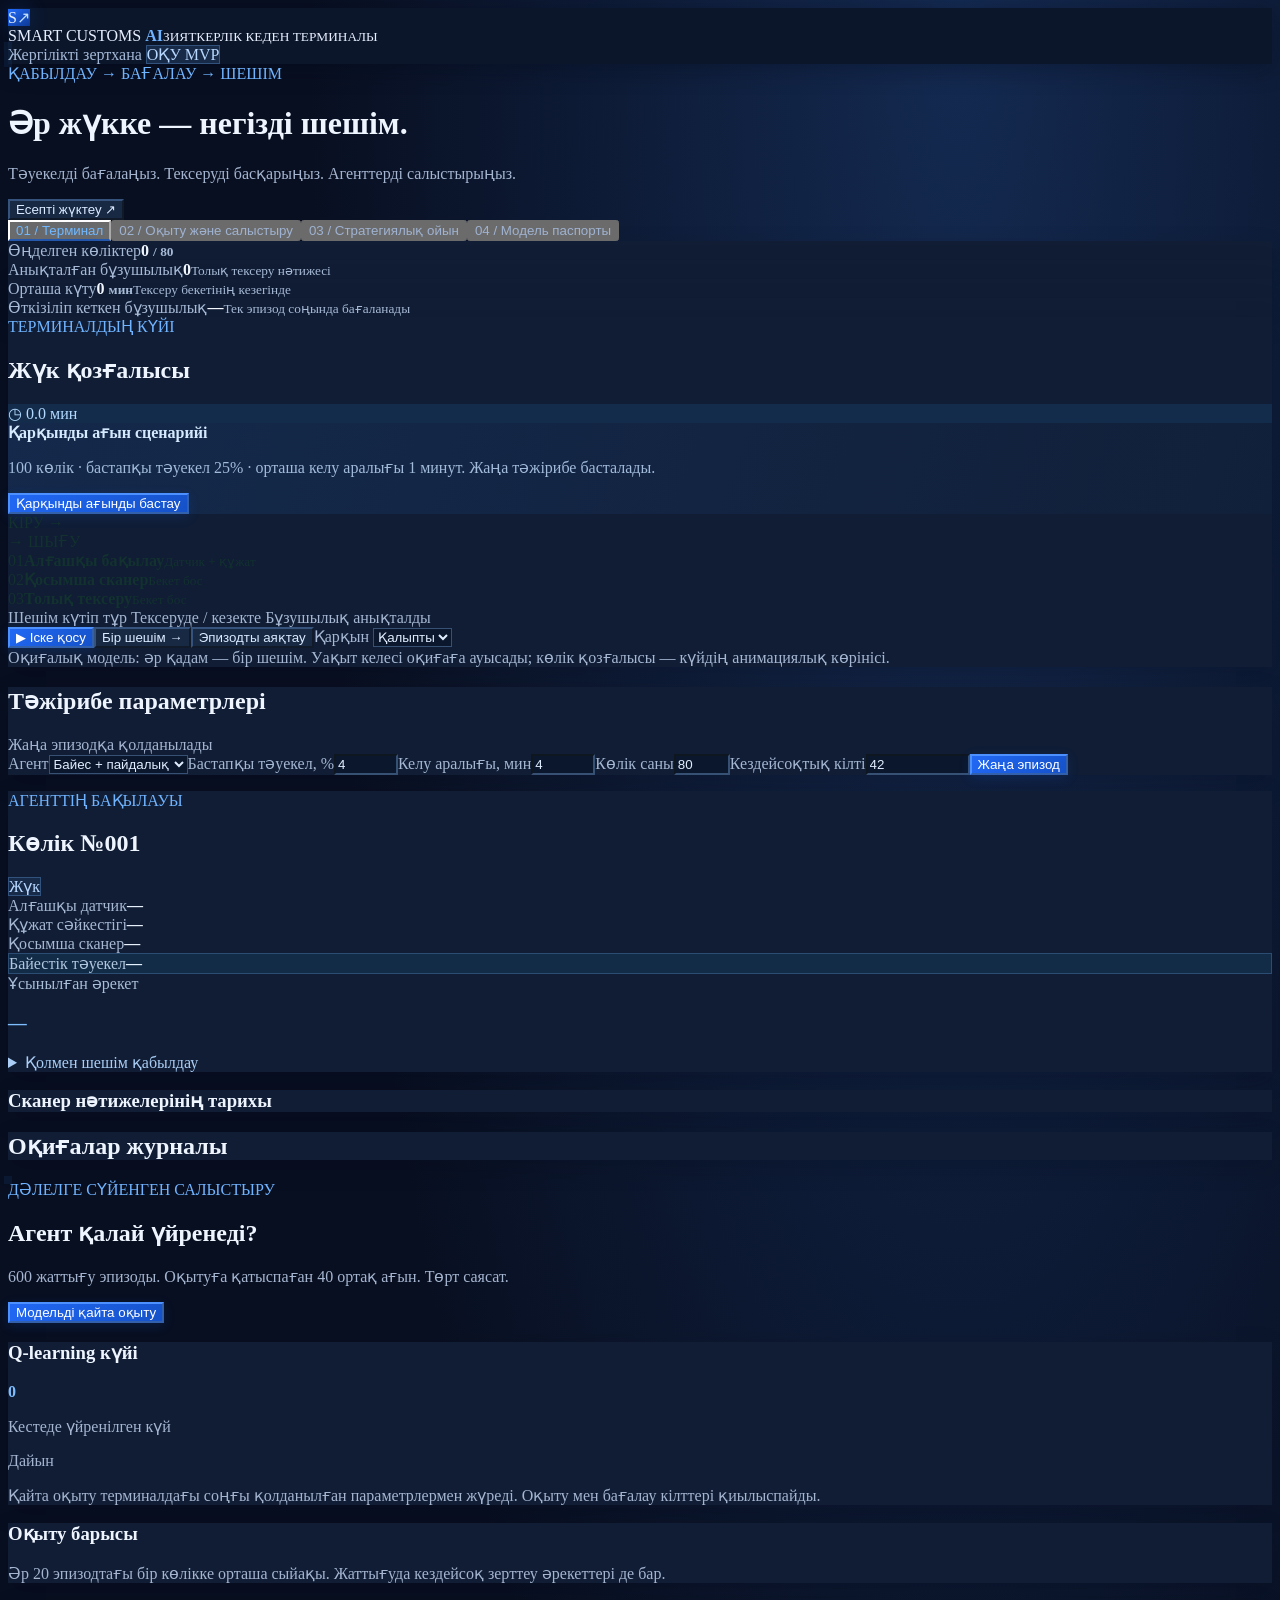
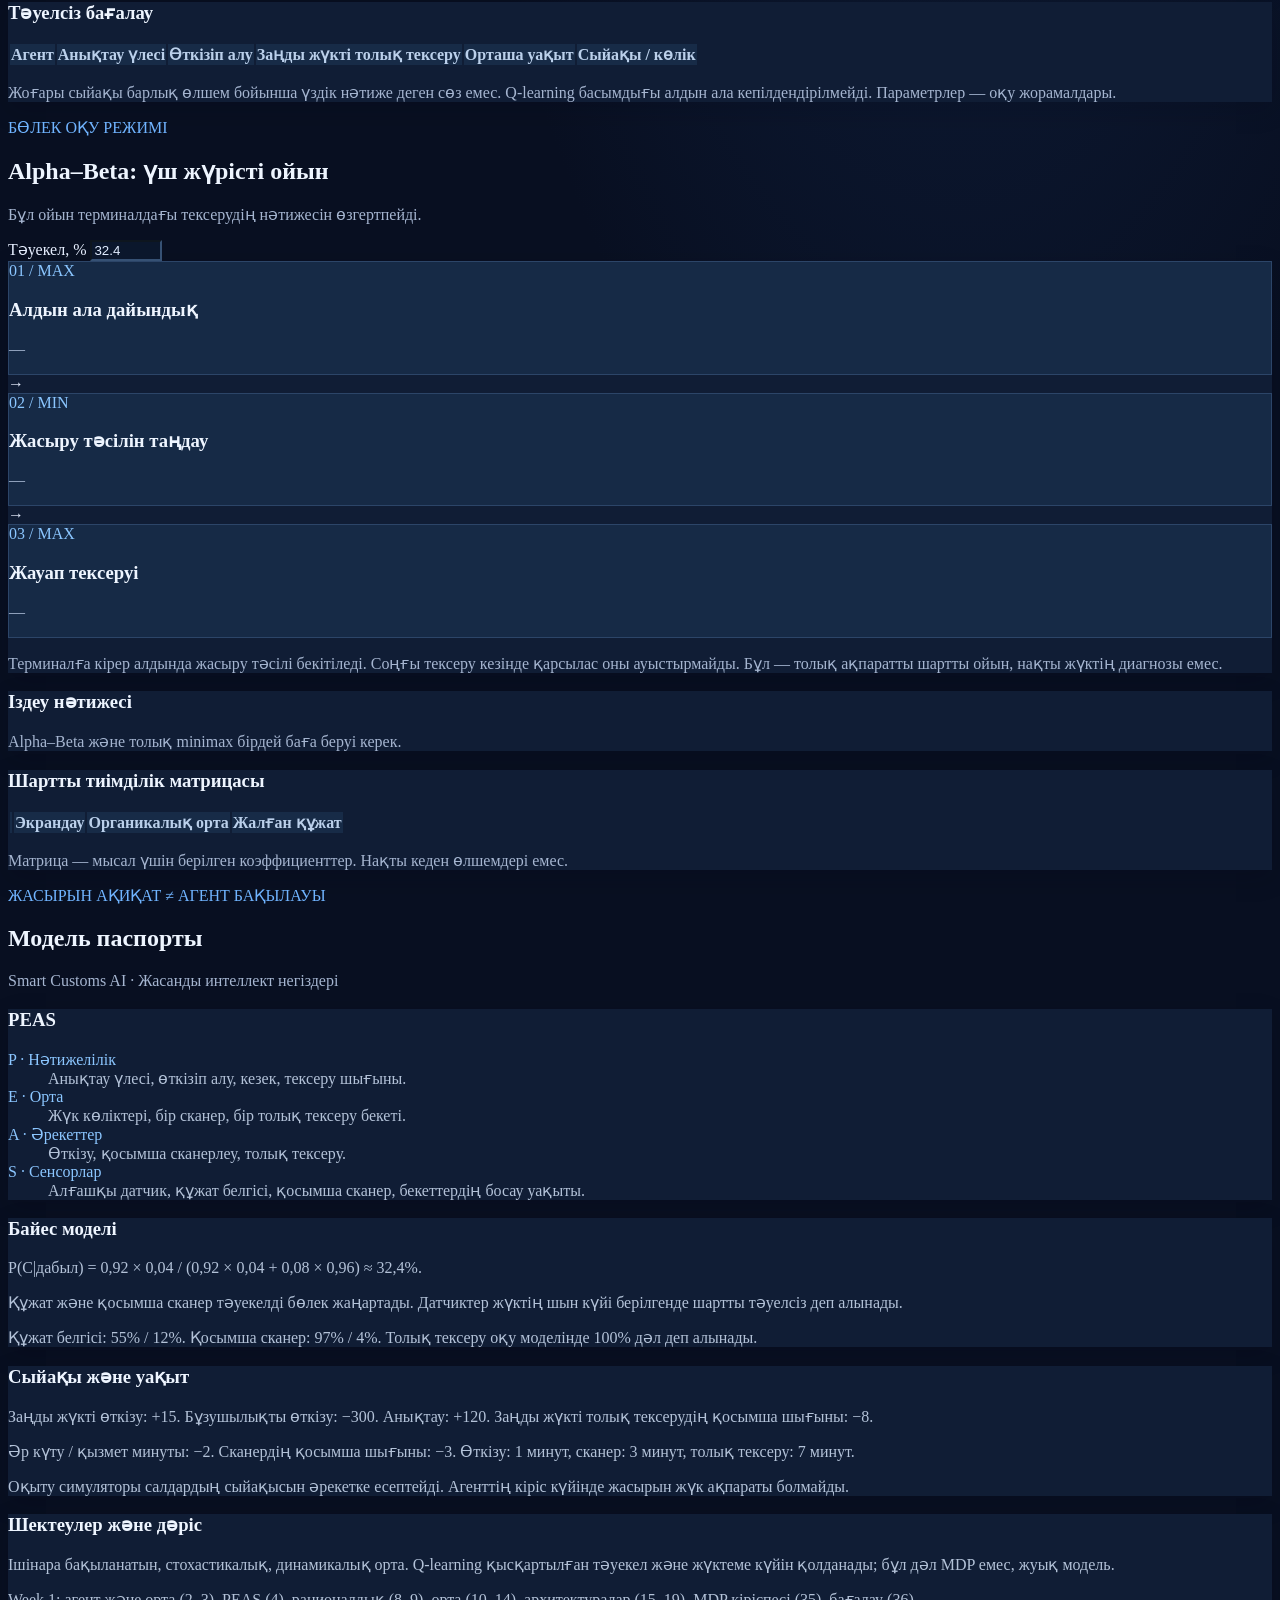
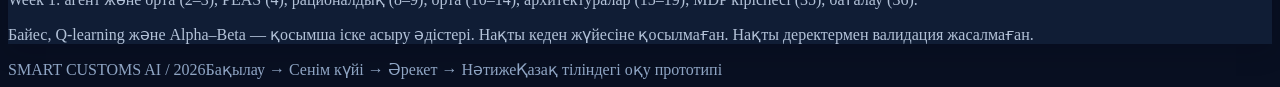
==== web/index.html @ 49b8cf47 "Add Kazakh Smart Customs AI simulator and project documentation" ====
<!doctype html>
<html lang="kk">
<head><meta charset="UTF-8"><meta name="viewport" content="width=device-width,initial-scale=1"><title>Smart Customs AI · Зияткерлік кеден</title><link rel="stylesheet" href="/style.css?v=yarddetail15"><style id="navy-theme">/* Interface theme only. The map, SVG artwork and vehicle labels retain their colors. */
:root{--ink:#e7efff;--muted:#a5b5d0;--teal:#67adff;--mint:#17385f;--line:#243b60;--paper:#080f21;--amber:#f1b955;--red:#ff9987;color-scheme:dark}
body{background:radial-gradient(ellipse at 75% 0,#142a51 0,transparent 48%),#080f21;color:var(--ink)}
header{background:#0b162b;border-bottom-color:#28446e;box-shadow:0 5px 24px #02081755}
.brand b,.eyebrow,.brand-mark span{color:#70b4ff}.brand-mark{background:linear-gradient(145deg,#216cff,#0d3992);box-shadow:0 0 20px #176eff33}.brand-mark span{color:#bfdeff}
.pill{background:#172b49;color:#b7d7ff;border:1px solid #31527d}.header-right{color:#a5b9d8}.live-dot{background:#54b6ff;box-shadow:0 0 0 4px #378bff15,0 0 10px #378bff44}
h1,h2,h3{color:#eef5ff}.intro p,p,.hint,.muted{color:#a5b5d0}
.panel,.metrics article{background:#101d35;border-color:#263e62;box-shadow:0 8px 24px #02071329}
.metrics strong{color:#f2f7ff}.metrics article>span,.metrics small,.metrics strong small{color:#a7bad6}.mini-bar,.progress{background:#203452}.mini-bar i,.progress i{background:linear-gradient(90deg,#286bff,#53c3ff)}
nav{border-color:#2a4267}.tab{color:#9fb2d1}.tab:hover{color:#d5e7ff;filter:none}.tab.active{color:#70b8ff;border-bottom-color:#3984ff;text-shadow:0 0 18px #318cff3d}
.primary,.dark{background:linear-gradient(135deg,#2168f4,#1552c9);color:#fff;border-color:#4d90ff;box-shadow:0 3px 12px #1768ff25}
.primary:hover,.dark:hover{background:linear-gradient(135deg,#347cff,#1a60e0);filter:none}
.quiet,.map-tools button{background:#172943;color:#dbeaff;border-color:#35537c}.quiet:hover,.map-tools button:hover{background:#203b60;filter:none}
button:focus-visible,input:focus-visible,select:focus-visible{outline-color:#78c3ff}
button:disabled{opacity:.5;box-shadow:none}
input,select{background:#0b172c;color:#e1edff;border-color:#365174}input:hover,select:hover{border-color:#5186bc}
.clock{background:#142c4b;border-color:#31517b;color:#b2d9ff}
.playback{border-color:#2c4264}.playback label,.fields label,.event-note,.map-footer{color:#a5b7d2}
.scenario-bar{background:linear-gradient(110deg,#14294b,#11203a);border-color:#315381}.scenario-bar b{color:#d6eaff}.scenario-bar p{color:#a2bbdb}
.operations-summary span{background:#122740;color:#bdd4ef;border-color:#458dff}.operations-summary span:last-child{border-color:#d5a255}
.exit-overview{background:#102a46;color:#c7e3ff;border-color:#4b97ff}
.signal{border-color:#273b58}.signal>span{color:#a6b8d2}.signal b{color:#e6effc}.signal b.alarm{color:#ffb094}
.risk-block{background:#122b47;border:1px solid #2b4c73}.risk-block span,.risk-block small{color:#b2c8df}.risk-block strong{color:#e3f1ff}.risk-track{background:#263e5d}.risk-track i{background:linear-gradient(90deg,#2777ff,#59c6ff)}
.recommend>span,.recommend small{color:#a9bdd7}.recommend h3,.big-number,#episode-end h3{color:#7fbdff}
.value-row{color:#a6bad5}.value-row.selected{color:#8ac8ff}
details{border-color:#2b4264}summary{color:#aacef6}details p{color:#a9bad0}.manual button{background:#1b3657;color:#daebff;border:1px solid #365780}
.log-row,.scan-history-row{border-color:#263d5c;color:#c9d9ef}.log-row time{color:#92aac9}.log-row b{color:#7ab8ff}
th{background:#172b47;color:#bbd0eb}td{border-color:#2a405e;color:#d4e3f5}tr.q-row{background:#123657}.held-row{background:#402631}.held-row td:last-child{color:#ffbcaa}
.game-flow>div{background:#162a46;border:1px solid #2c4568}.game-flow span,dt{color:#8bc6ff}.about-grid p,.about-grid dd{color:#b3c2d8}
#error{background:#3c2632;color:#ffd3c7;border-color:#82515a}
footer{color:#8fa5c4;border-color:#263e62}
.table-scroll,#logs{scrollbar-color:#42668c #112039}
/* Explicitly isolate map rendering from the interface palette. */
.map{color-scheme:light;color:#12312f}.map .vehicle{color:#fff}
</style></head>
<body>
<header><div class="brand"><span class="brand-mark">S<span>↗</span></span><div>SMART CUSTOMS <b>AI</b><small>ЗИЯТКЕРЛІК КЕДЕН ТЕРМИНАЛЫ</small></div></div><div class="header-right"><span class="live-dot"></span> Жергілікті зертхана <span class="pill">ОҚУ MVP</span></div></header>
<main>
<div class="intro"><div><div class="eyebrow">ҚАБЫЛДАУ → БАҒАЛАУ → ШЕШІМ</div><h1>Әр жүкке — негізді шешім.</h1><p>Тәуекелді бағалаңыз. Тексеруді басқарыңыз. Агенттерді салыстырыңыз.</p></div><button class="quiet" id="export">Есепті жүктеу ↗</button></div>
<nav aria-label="Бөлімдер"><button class="tab active" data-tab="terminal">01 / Терминал</button><button class="tab" data-tab="learning">02 / Оқыту және салыстыру</button><button class="tab" data-tab="strategy">03 / Стратегиялық ойын</button><button class="tab" data-tab="about">04 / Модель паспорты</button></nav>
<div id="error" role="alert" hidden></div>
<section id="terminal" class="page active">
<div class="metrics"><article><span>Өңделген көліктер</span><strong id="completed">0 <small>/ 80</small></strong><div class="mini-bar"><i id="completion-bar"></i></div></article><article><span>Анықталған бұзушылық</span><strong id="detected">0</strong><small>Толық тексеру нәтижесі</small></article><article><span>Орташа күту</span><strong id="wait">0 <small>мин</small></strong><small>Тексеру бекетінің кезегінде</small></article><article><span>Өткізіліп кеткен бұзушылық</span><strong id="missed">—</strong><small>Тек эпизод соңында бағаланады</small></article></div>
<div class="workspace"><div class="left-column"><article class="panel map-panel"><div class="panel-heading"><div><span class="eyebrow">ТЕРМИНАЛДЫҢ КҮЙІ</span><h2>Жүк қозғалысы</h2></div><div class="clock">◷ <span id="sim-time">0.0</span> мин</div></div><div class="scenario-bar"><div><b>Қарқынды ағын сценарийі</b><p>100 көлік · бастапқы тәуекел 25% · орташа келу аралығы 1 минут. Жаңа тәжірибе басталады.</p></div><button class="dark" id="dense-demo">Қарқынды ағынды бастау</button></div><div class="exit-overview" id="exit-counts"></div><div class="operations-summary"><span id="scanner-summary"></span><span id="queue-summary"></span></div><div class="map" id="map"><div class="road road-top"></div><div class="road road-bottom"></div><div class="gate-label">КІРУ →</div><div class="exit-label">→ ШЫҒУ</div><div class="building intake"><span>01</span><b>Алғашқы бақылау</b><small>Датчик + құжат</small></div><div class="building scanner"><span>02</span><b>Қосымша сканер</b><small id="scan-load">Бекет бос</small><div class="scan-beam"></div></div><div class="building inspection"><span>03</span><b>Толық тексеру</b><small id="deep-load">Бекет бос</small></div><div class="landscape landscape-one"></div><div class="landscape landscape-two"></div><div id="vehicles"></div><div id="overflow" class="overflow"></div></div><div class="map-footer"><span><i class="legend cyan"></i> Шешім күтіп тұр</span><span><i class="legend amber"></i> Тексеруде / кезекте</span><span><i class="legend red"></i> Бұзушылық анықталды</span></div><div class="playback"><button class="primary" id="play">▶ Іске қосу</button><button class="quiet" id="step">Бір шешім →</button><button class="quiet" id="finish">Эпизодты аяқтау</button><label>Қарқын <select id="speed"><option value="1500">Баяу</option><option value="800" selected>Қалыпты</option><option value="250">Жылдам</option></select></label></div><div class="event-note">Оқиғалық модель: әр қадам — бір шешім. Уақыт келесі оқиғаға ауысады; көлік қозғалысы — күйдің анимациялық көрінісі.</div></article>
<article class="panel" id="exit-results" hidden><h3>Эпизод қорытындысы · шығуды бақылау</h3><p class="hint">Шығуға рұқсат — бұзушылықтың жоқтығына кепілдік емес. Өткізіліп кеткен бұзушылық саны жоғарыдағы қорытындыда көрсетіледі.</p><div class="table-scroll exit-table"><table><thead><tr><th>Көлік</th><th>Жүк</th><th>Бақылау белгілері</th><th>Нәтиже</th></tr></thead><tbody id="exit-results-body"></tbody></table></div></article><article class="panel settings"><div class="panel-heading"><h2>Тәжірибе параметрлері</h2><span class="muted">Жаңа эпизодқа қолданылады</span></div><div class="fields"><label>Агент<select id="policy"><option value="utility">Байес + пайдалық</option><option value="q">Q-learning</option><option value="rule">Ережелік агент</option><option value="all">Барлығын тексеру</option></select></label><label>Бастапқы тәуекел, %<input id="prior" type="number" min="0.1" max="40" step="0.1" value="4"></label><label>Келу аралығы, мин<input id="gap" type="number" min="0.5" max="20" step="0.5" value="4"></label><label>Көлік саны<input id="trucks" type="number" min="10" max="500" value="80"></label><label>Кездейсоқтық кілті<input id="seed" type="number" min="0" max="999999999" value="42"></label><button class="dark" id="reset">Жаңа эпизод</button></div><p id="model-notice" class="hint"></p></article></div>
<aside><article class="panel decision"><div class="panel-heading"><div><span class="eyebrow">АГЕНТТІҢ БАҚЫЛАУЫ</span><h2 id="truck-title">Көлік №001</h2></div><span class="pill" id="cargo">Жүк</span></div><div id="observation"><div class="signal"><span>Алғашқы датчик</span><b id="primary-signal">—</b></div><div class="signal"><span>Құжат сәйкестігі</span><b id="document-signal">—</b></div><div class="signal"><span>Қосымша сканер</span><b id="scan-signal">—</b></div><div class="risk-block"><div><span>Байестік тәуекел</span><strong id="risk">—</strong></div><div class="risk-track"><i id="risk-bar"></i></div><small id="risk-detail"></small></div><div class="recommend"><span>Ұсынылған әрекет</span><h3 id="recommendation">—</h3><small id="reason"></small></div><div class="action-values" id="values"></div><details><summary>Қолмен шешім қабылдау</summary><p>Бұл әрекет агенттің ұсынысын алмастырады.</p><div class="manual"><button data-action="PASS">Өткізу</button><button data-action="SCAN">Сканерлеу</button><button data-action="DEEP">Толық тексеру</button></div></details></div><div id="episode-end" hidden><h3>Эпизод аяқталды</h3><p id="end-summary"></p><p class="hint">Енді симулятордың жасырын ақиқаты бойынша қорытынды көрсетіледі.</p></div></article><article class="panel"><h3>Сканер нәтижелерінің тарихы</h3><div id="scan-history"></div></article><article class="panel journal"><div class="panel-heading"><h2>Оқиғалар журналы</h2><span class="live-dot"></span></div><div id="logs" aria-live="polite"></div></article></aside></div>
</section>
<section id="learning" class="page"><div class="section-top"><div><span class="eyebrow">ДӘЛЕЛГЕ СҮЙЕНГЕН САЛЫСТЫРУ</span><h2>Агент қалай үйренеді?</h2><p>600 жаттығу эпизоды. Оқытуға қатыспаған 40 ортақ ағын. Төрт саясат.</p></div><button class="primary" id="train">Модельді қайта оқыту</button></div><div class="learning-grid"><article class="panel"><h3>Q-learning күйі</h3><strong class="big-number" id="trained-states">0</strong><p>Кестеде үйренілген күй</p><div class="progress"><i id="train-progress"></i></div><p id="train-status">Дайын</p><p class="hint">Қайта оқыту терминалдағы соңғы қолданылған параметрлермен жүреді. Оқыту мен бағалау кілттері қиылыспайды.</p></article><article class="panel"><h3>Оқыту барысы</h3><div id="curve" class="curve"></div><p class="hint">Әр 20 эпизодтағы бір көлікке орташа сыйақы. Жаттығуда кездейсоқ зерттеу әрекеттері де бар.</p></article></div><article class="panel comparison"><div class="panel-heading"><h3>Тәуелсіз бағалау</h3><span id="benchmark-description" class="muted"></span></div><div class="table-scroll"><table><thead><tr><th>Агент</th><th>Анықтау үлесі</th><th>Өткізіп алу</th><th>Заңды жүкті толық тексеру</th><th>Орташа уақыт</th><th>Сыйақы / көлік</th></tr></thead><tbody id="benchmark"></tbody></table></div><p id="benchmark-note" class="hint"></p><p class="hint">Жоғары сыйақы барлық өлшем бойынша үздік нәтиже деген сөз емес. Q-learning басымдығы алдын ала кепілдендірілмейді. Параметрлер — оқу жорамалдары.</p></article></section>
<section id="strategy" class="page"><div class="section-top"><div><span class="eyebrow">БӨЛЕК ОҚУ РЕЖИМІ</span><h2>Alpha–Beta: үш жүрісті ойын</h2><p>Бұл ойын терминалдағы тексерудің нәтижесін өзгертпейді.</p></div><label>Тәуекел, % <input id="game-risk" type="number" min="0" max="100" value="32.4" step="0.1"></label></div><article class="panel"><div class="game-flow"><div><span>01 / MAX</span><h3>Алдын ала дайындық</h3><p id="game-prep">—</p></div><b>→</b><div><span>02 / MIN</span><h3>Жасыру тәсілін таңдау</h3><p id="game-conceal">—</p></div><b>→</b><div><span>03 / MAX</span><h3>Жауап тексеруі</h3><p id="game-response">—</p></div></div><p class="hint">Терминалға кірер алдында жасыру тәсілі бекітіледі. Соңғы тексеру кезінде қарсылас оны ауыстырмайды. Бұл — толық ақпаратты шартты ойын, нақты жүктің диагнозы емес.</p></article><div class="learning-grid"><article class="panel"><h3>Іздеу нәтижесі</h3><p id="game-stats"></p><p>Alpha–Beta және толық minimax бірдей баға беруі керек.</p></article><article class="panel"><h3>Шартты тиімділік матрицасы</h3><div class="table-scroll"><table><thead><tr><th></th><th>Экрандау</th><th>Органикалық орта</th><th>Жалған құжат</th></tr></thead><tbody id="matrix"></tbody></table></div><p class="hint">Матрица — мысал үшін берілген коэффициенттер. Нақты кеден өлшемдері емес.</p></article></div></section>
<section id="about" class="page"><div class="section-top"><div><span class="eyebrow">ЖАСЫРЫН АҚИҚАТ ≠ АГЕНТ БАҚЫЛАУЫ</span><h2>Модель паспорты</h2><p>Smart Customs AI · Жасанды интеллект негіздері</p></div></div><div class="about-grid"><article class="panel"><h3>PEAS</h3><dl><dt>P · Нәтижелілік</dt><dd>Анықтау үлесі, өткізіп алу, кезек, тексеру шығыны.</dd><dt>E · Орта</dt><dd>Жүк көліктері, бір сканер, бір толық тексеру бекеті.</dd><dt>A · Әрекеттер</dt><dd>Өткізу, қосымша сканерлеу, толық тексеру.</dd><dt>S · Сенсорлар</dt><dd>Алғашқы датчик, құжат белгісі, қосымша сканер, бекеттердің босау уақыты.</dd></dl></article><article class="panel"><h3>Байес моделі</h3><p>P(C|дабыл) = 0,92 × 0,04 / (0,92 × 0,04 + 0,08 × 0,96) ≈ 32,4%.</p><p>Құжат және қосымша сканер тәуекелді бөлек жаңартады. Датчиктер жүктің шын күйі берілгенде шартты тәуелсіз деп алынады.</p><p>Құжат белгісі: 55% / 12%. Қосымша сканер: 97% / 4%. Толық тексеру оқу моделінде 100% дәл деп алынады.</p></article><article class="panel"><h3>Сыйақы және уақыт</h3><p>Заңды жүкті өткізу: +15. Бұзушылықты өткізу: −300. Анықтау: +120. Заңды жүкті толық тексерудің қосымша шығыны: −8.</p><p>Әр күту / қызмет минуты: −2. Сканердің қосымша шығыны: −3. Өткізу: 1 минут, сканер: 3 минут, толық тексеру: 7 минут.</p><p>Оқыту симуляторы салдардың сыйақысын әрекетке есептейді. Агенттің кіріс күйінде жасырын жүк ақпараты болмайды.</p></article><article class="panel"><h3>Шектеулер және дәріс</h3><p>Ішінара бақыланатын, стохастикалық, динамикалық орта. Q-learning қысқартылған тәуекел және жүктеме күйін қолданады; бұл дәл MDP емес, жуық модель.</p><p>Week 1: агент және орта (2–3), PEAS (4), рационалдық (8–9), орта (10–14), архитектуралар (15–19), MDP кіріспесі (35), бағалау (36).</p><p>Байес, Q-learning және Alpha–Beta — қосымша іске асыру әдістері. Нақты кеден жүйесіне қосылмаған. Нақты деректермен валидация жасалмаған.</p></article></div></section>
<footer><span>SMART CUSTOMS AI / 2026</span><span>Бақылау → Сенім күйі → Әрекет → Нәтиже</span><span>Қазақ тіліндегі оқу прототипі</span></footer>
</main><script type="application/json" id="terminal-materials">{"roof0":"[data-uri]","roof1":"[data-uri]","roof2":"[data-uri]","roof3":"[data-uri]","tree0":"[data-uri]","tree1":"[data-uri]","truck0":"[data-uri]","truck1":"[data-uri]","truck2":"[data-uri]","asphalt":"[data-uri]","meadow":"[data-uri]","concrete":"[data-uri]","pond":"[data-uri]","interior":"[data-uri]"}</script><script>console.warn('Scripts "build/three.js" and "build/three.min.js" are deprecated with r150+, and will be removed with r160. Please use ES Modules or alternatives: https://threejs.org/docs/index.html#manual/en/introduction/Installation'),
/**
 * @license
 * Copyright 2010-2023 Three.js Authors
 * SPDX-License-Identifier: MIT
 */
function(t,e){"object"==typeof exports&&"undefined"!=typeof module?e(exports):"function"==typeof define&&define.amd?define(["exports"],e):e((t="undefined"!=typeof globalThis?globalThis:t||self).THREE={})}(this,(function(t){"use strict";const e="160",n=1,i=2,r=3,s=0,a=1,o=100,l=204,c=205,h=0,u=1,d=2,p=0,m=1,f=2,g=3,_=4,v=5,x=6,y="attached",M="detached",S=300,b=301,T=302,E=303,w=304,A=306,R=1e3,C=1001,L=1002,P=1003,I=1004,U=1005,D=1006,N=1007,O=1008,F=1009,B=1012,z=1013,G=1014,H=1015,V=1016,k=1017,W=1018,X=1020,j=1023,q=1026,Y=1027,Z=1029,J=1031,K=1033,$=33776,Q=33777,tt=33778,et=33779,nt=35840,it=35841,rt=35842,st=35843,at=36196,ot=37492,lt=37496,ct=37808,ht=37809,ut=37810,dt=37811,pt=37812,mt=37813,ft=37814,gt=37815,_t=37816,vt=37817,xt=37818,yt=37819,Mt=37820,St=37821,bt=36492,Tt=36494,Et=36495,wt=36284,At=36285,Rt=36286,Ct=2300,Lt=2301,Pt=2302,It=2400,Ut=2401,Dt=2402,Nt=2500,Ot=2501,Ft=3e3,Bt=3001,zt="",Gt="srgb",Ht="srgb-linear",Vt="display-p3",kt="display-p3-linear",Wt="linear",Xt="srgb",jt="rec709",qt="p3",Yt=7680,Zt=35044,Jt="300 es",Kt=1035,$t=2e3,Qt=2001;class te{addEventListener(t,e){void 0===this._listeners&&(this._listeners={});const n=this._listeners;void 0===n[t]&&(n[t]=[]),-1===n[t].indexOf(e)&&n[t].push(e)}hasEventListener(t,e){if(void 0===this._listeners)return!1;const n=this._listeners;return void 0!==n[t]&&-1!==n[t].indexOf(e)}removeEventListener(t,e){if(void 0===this._listeners)return;const n=this._listeners[t];if(void 0!==n){const t=n.indexOf(e);-1!==t&&n.splice(t,1)}}dispatchEvent(t){if(void 0===this._listeners)return;const e=this._listeners[t.type];if(void 0!==e){t.target=this;const n=e.slice(0);for(let e=0,i=n.length;e<i;e++)n[e].call(this,t);t.target=null}}}const ee=["00","01","02","03","04","05","06","07","08","09","0a","0b","0c","0d","0e","0f","10","11","12","13","14","15","16","17","18","19","1a","1b","1c","1d","1e","1f","20","21","22","23","24","25","26","27","28","29","2a","2b","2c","2d","2e","2f","30","31","32","33","34","35","36","37","38","39","3a","3b","3c","3d","3e","3f","40","41","42","43","44","45","46","47","48","49","4a","4b","4c","4d","4e","4f","50","51","52","53","54","55","56","57","58","59","5a","5b","5c","5d","5e","5f","60","61","62","63","64","65","66","67","68","69","6a","6b","6c","6d","6e","6f","70","71","72","73","74","75","76","77","78","79","7a","7b","7c","7d","7e","7f","80","81","82","83","84","85","86","87","88","89","8a","8b","8c","8d","8e","8f","90","91","92","93","94","95","96","97","98","99","9a","9b","9c","9d","9e","9f","a0","a1","a2","a3","a4","a5","a6","a7","a8","a9","aa","ab","ac","ad","ae","af","b0","b1","b2","b3","b4","b5","b6","b7","b8","b9","ba","bb","bc","bd","be","bf","c0","c1","c2","c3","c4","c5","c6","c7","c8","c9","ca","cb","cc","cd","ce","cf","d0","d1","d2","d3","d4","d5","d6","d7","d8","d9","da","db","dc","dd","de","df","e0","e1","e2","e3","e4","e5","e6","e7","e8","e9","ea","eb","ec","ed","ee","ef","f0","f1","f2","f3","f4","f5","f6","f7","f8","f9","fa","fb","fc","fd","fe","ff"];let ne=1234567;const ie=Math.PI/180,re=180/Math.PI;function se(){const t=4294967295*Math.random()|0,e=4294967295*Math.random()|0,n=4294967295*Math.random()|0,i=4294967295*Math.random()|0;return(ee[255&t]+ee[t>>8&255]+ee[t>>16&255]+ee[t>>24&255]+"-"+ee[255&e]+ee[e>>8&255]+"-"+ee[e>>16&15|64]+ee[e>>24&255]+"-"+ee[63&n|128]+ee[n>>8&255]+"-"+ee[n>>16&255]+ee[n>>24&255]+ee[255&i]+ee[i>>8&255]+ee[i>>16&255]+ee[i>>24&255]).toLowerCase()}function ae(t,e,n){return Math.max(e,Math.min(n,t))}function oe(t,e){return(t%e+e)%e}function le(t,e,n){return(1-n)*t+n*e}function ce(t){return 0==(t&t-1)&&0!==t}function he(t){return Math.pow(2,Math.floor(Math.log(t)/Math.LN2))}function ue(t,e){switch(e.constructor){case Float32Array:return t;case Uint32Array:return t/4294967295;case Uint16Array:return t/65535;case Uint8Array:return t/255;case Int32Array:return Math.max(t/2147483647,-1);case Int16Array:return Math.max(t/32767,-1);case Int8Array:return Math.max(t/127,-1);default:throw new Error("Invalid component type.")}}function de(t,e){switch(e.constructor){case Float32Array:return t;case Uint32Array:return Math.round(4294967295*t);case Uint16Array:return Math.round(65535*t);case Uint8Array:return Math.round(255*t);case Int32Array:return Math.round(2147483647*t);case Int16Array:return Math.round(32767*t);case Int8Array:return Math.round(127*t);default:throw new Error("Invalid component type.")}}const pe={DEG2RAD:ie,RAD2DEG:re,generateUUID:se,clamp:ae,euclideanModulo:oe,mapLinear:function(t,e,n,i,r){return i+(t-e)*(r-i)/(n-e)},inverseLerp:function(t,e,n){return t!==e?(n-t)/(e-t):0},lerp:le,damp:function(t,e,n,i){return le(t,e,1-Math.exp(-n*i))},pingpong:function(t,e=1){return e-Math.abs(oe(t,2*e)-e)},smoothstep:function(t,e,n){return t<=e?0:t>=n?1:(t=(t-e)/(n-e))*t*(3-2*t)},smootherstep:function(t,e,n){return t<=e?0:t>=n?1:(t=(t-e)/(n-e))*t*t*(t*(6*t-15)+10)},randInt:function(t,e){return t+Math.floor(Math.random()*(e-t+1))},randFloat:function(t,e){return t+Math.random()*(e-t)},randFloatSpread:function(t){return t*(.5-Math.random())},seededRandom:function(t){void 0!==t&&(ne=t);let e=ne+=1831565813;return e=Math.imul(e^e>>>15,1|e),e^=e+Math.imul(e^e>>>7,61|e),((e^e>>>14)>>>0)/4294967296},degToRad:function(t){return t*ie},radToDeg:function(t){return t*re},isPowerOfTwo:ce,ceilPowerOfTwo:function(t){return Math.pow(2,Math.ceil(Math.log(t)/Math.LN2))},floorPowerOfTwo:he,setQuaternionFromProperEuler:function(t,e,n,i,r){const s=Math.cos,a=Math.sin,o=s(n/2),l=a(n/2),c=s((e+i)/2),h=a((e+i)/2),u=s((e-i)/2),d=a((e-i)/2),p=s((i-e)/2),m=a((i-e)/2);switch(r){case"XYX":t.set(o*h,l*u,l*d,o*c);break;case"YZY":t.set(l*d,o*h,l*u,o*c);break;case"ZXZ":t.set(l*u,l*d,o*h,o*c);break;case"XZX":t.set(o*h,l*m,l*p,o*c);break;case"YXY":t.set(l*p,o*h,l*m,o*c);break;case"ZYZ":t.set(l*m,l*p,o*h,o*c);break;default:console.warn("THREE.MathUtils: .setQuaternionFromProperEuler() encountered an unknown order: "+r)}},normalize:de,denormalize:ue};class me{constructor(t=0,e=0){me.prototype.isVector2=!0,this.x=t,this.y=e}get width(){return this.x}set width(t){this.x=t}get height(){return this.y}set height(t){this.y=t}set(t,e){return this.x=t,this.y=e,this}setScalar(t){return this.x=t,this.y=t,this}setX(t){return this.x=t,this}setY(t){return this.y=t,this}setComponent(t,e){switch(t){case 0:this.x=e;break;case 1:this.y=e;break;default:throw new Error("index is out of range: "+t)}return this}getComponent(t){switch(t){case 0:return this.x;case 1:return this.y;default:throw new Error("index is out of range: "+t)}}clone(){return new this.constructor(this.x,this.y)}copy(t){return this.x=t.x,this.y=t.y,this}add(t){return this.x+=t.x,this.y+=t.y,this}addScalar(t){return this.x+=t,this.y+=t,this}addVectors(t,e){return this.x=t.x+e.x,this.y=t.y+e.y,this}addScaledVector(t,e){return this.x+=t.x*e,this.y+=t.y*e,this}sub(t){return this.x-=t.x,this.y-=t.y,this}subScalar(t){return this.x-=t,this.y-=t,this}subVectors(t,e){return this.x=t.x-e.x,this.y=t.y-e.y,this}multiply(t){return this.x*=t.x,this.y*=t.y,this}multiplyScalar(t){return this.x*=t,this.y*=t,this}divide(t){return this.x/=t.x,this.y/=t.y,this}divideScalar(t){return this.multiplyScalar(1/t)}applyMatrix3(t){const e=this.x,n=this.y,i=t.elements;return this.x=i[0]*e+i[3]*n+i[6],this.y=i[1]*e+i[4]*n+i[7],this}min(t){return this.x=Math.min(this.x,t.x),this.y=Math.min(this.y,t.y),this}max(t){return this.x=Math.max(this.x,t.x),this.y=Math.max(this.y,t.y),this}clamp(t,e){return this.x=Math.max(t.x,Math.min(e.x,this.x)),this.y=Math.max(t.y,Math.min(e.y,this.y)),this}clampScalar(t,e){return this.x=Math.max(t,Math.min(e,this.x)),this.y=Math.max(t,Math.min(e,this.y)),this}clampLength(t,e){const n=this.length();return this.divideScalar(n||1).multiplyScalar(Math.max(t,Math.min(e,n)))}floor(){return this.x=Math.floor(this.x),this.y=Math.floor(this.y),this}ceil(){return this.x=Math.ceil(this.x),this.y=Math.ceil(this.y),this}round(){return this.x=Math.round(this.x),this.y=Math.round(this.y),this}roundToZero(){return this.x=Math.trunc(this.x),this.y=Math.trunc(this.y),this}negate(){return this.x=-this.x,this.y=-this.y,this}dot(t){return this.x*t.x+this.y*t.y}cross(t){return this.x*t.y-this.y*t.x}lengthSq(){return this.x*this.x+this.y*this.y}length(){return Math.sqrt(this.x*this.x+this.y*this.y)}manhattanLength(){return Math.abs(this.x)+Math.abs(this.y)}normalize(){return this.divideScalar(this.length()||1)}angle(){return Math.atan2(-this.y,-this.x)+Math.PI}angleTo(t){const e=Math.sqrt(this.lengthSq()*t.lengthSq());if(0===e)return Math.PI/2;const n=this.dot(t)/e;return Math.acos(ae(n,-1,1))}distanceTo(t){return Math.sqrt(this.distanceToSquared(t))}distanceToSquared(t){const e=this.x-t.x,n=this.y-t.y;return e*e+n*n}manhattanDistanceTo(t){return Math.abs(this.x-t.x)+Math.abs(this.y-t.y)}setLength(t){return this.normalize().multiplyScalar(t)}lerp(t,e){return this.x+=(t.x-this.x)*e,this.y+=(t.y-this.y)*e,this}lerpVectors(t,e,n){return this.x=t.x+(e.x-t.x)*n,this.y=t.y+(e.y-t.y)*n,this}equals(t){return t.x===this.x&&t.y===this.y}fromArray(t,e=0){return this.x=t[e],this.y=t[e+1],this}toArray(t=[],e=0){return t[e]=this.x,t[e+1]=this.y,t}fromBufferAttribute(t,e){return this.x=t.getX(e),this.y=t.getY(e),this}rotateAround(t,e){const n=Math.cos(e),i=Math.sin(e),r=this.x-t.x,s=this.y-t.y;return this.x=r*n-s*i+t.x,this.y=r*i+s*n+t.y,this}random(){return this.x=Math.random(),this.y=Math.random(),this}*[Symbol.iterator](){yield this.x,yield this.y}}class fe{constructor(t,e,n,i,r,s,a,o,l){fe.prototype.isMatrix3=!0,this.elements=[1,0,0,0,1,0,0,0,1],void 0!==t&&this.set(t,e,n,i,r,s,a,o,l)}set(t,e,n,i,r,s,a,o,l){const c=this.elements;return c[0]=t,c[1]=i,c[2]=a,c[3]=e,c[4]=r,c[5]=o,c[6]=n,c[7]=s,c[8]=l,this}identity(){return this.set(1,0,0,0,1,0,0,0,1),this}copy(t){const e=this.elements,n=t.elements;return e[0]=n[0],e[1]=n[1],e[2]=n[2],e[3]=n[3],e[4]=n[4],e[5]=n[5],e[6]=n[6],e[7]=n[7],e[8]=n[8],this}extractBasis(t,e,n){return t.setFromMatrix3Column(this,0),e.setFromMatrix3Column(this,1),n.setFromMatrix3Column(this,2),this}setFromMatrix4(t){const e=t.elements;return this.set(e[0],e[4],e[8],e[1],e[5],e[9],e[2],e[6],e[10]),this}multiply(t){return this.multiplyMatrices(this,t)}premultiply(t){return this.multiplyMatrices(t,this)}multiplyMatrices(t,e){const n=t.elements,i=e.elements,r=this.elements,s=n[0],a=n[3],o=n[6],l=n[1],c=n[4],h=n[7],u=n[2],d=n[5],p=n[8],m=i[0],f=i[3],g=i[6],_=i[1],v=i[4],x=i[7],y=i[2],M=i[5],S=i[8];return r[0]=s*m+a*_+o*y,r[3]=s*f+a*v+o*M,r[6]=s*g+a*x+o*S,r[1]=l*m+c*_+h*y,r[4]=l*f+c*v+h*M,r[7]=l*g+c*x+h*S,r[2]=u*m+d*_+p*y,r[5]=u*f+d*v+p*M,r[8]=u*g+d*x+p*S,this}multiplyScalar(t){const e=this.elements;return e[0]*=t,e[3]*=t,e[6]*=t,e[1]*=t,e[4]*=t,e[7]*=t,e[2]*=t,e[5]*=t,e[8]*=t,this}determinant(){const t=this.elements,e=t[0],n=t[1],i=t[2],r=t[3],s=t[4],a=t[5],o=t[6],l=t[7],c=t[8];return e*s*c-e*a*l-n*r*c+n*a*o+i*r*l-i*s*o}invert(){const t=this.elements,e=t[0],n=t[1],i=t[2],r=t[3],s=t[4],a=t[5],o=t[6],l=t[7],c=t[8],h=c*s-a*l,u=a*o-c*r,d=l*r-s*o,p=e*h+n*u+i*d;if(0===p)return this.set(0,0,0,0,0,0,0,0,0);const m=1/p;return t[0]=h*m,t[1]=(i*l-c*n)*m,t[2]=(a*n-i*s)*m,t[3]=u*m,t[4]=(c*e-i*o)*m,t[5]=(i*r-a*e)*m,t[6]=d*m,t[7]=(n*o-l*e)*m,t[8]=(s*e-n*r)*m,this}transpose(){let t;const e=this.elements;return t=e[1],e[1]=e[3],e[3]=t,t=e[2],e[2]=e[6],e[6]=t,t=e[5],e[5]=e[7],e[7]=t,this}getNormalMatrix(t){return this.setFromMatrix4(t).invert().transpose()}transposeIntoArray(t){const e=this.elements;return t[0]=e[0],t[1]=e[3],t[2]=e[6],t[3]=e[1],t[4]=e[4],t[5]=e[7],t[6]=e[2],t[7]=e[5],t[8]=e[8],this}setUvTransform(t,e,n,i,r,s,a){const o=Math.cos(r),l=Math.sin(r);return this.set(n*o,n*l,-n*(o*s+l*a)+s+t,-i*l,i*o,-i*(-l*s+o*a)+a+e,0,0,1),this}scale(t,e){return this.premultiply(ge.makeScale(t,e)),this}rotate(t){return this.premultiply(ge.makeRotation(-t)),this}translate(t,e){return this.premultiply(ge.makeTranslation(t,e)),this}makeTranslation(t,e){return t.isVector2?this.set(1,0,t.x,0,1,t.y,0,0,1):this.set(1,0,t,0,1,e,0,0,1),this}makeRotation(t){const e=Math.cos(t),n=Math.sin(t);return this.set(e,-n,0,n,e,0,0,0,1),this}makeScale(t,e){return this.set(t,0,0,0,e,0,0,0,1),this}equals(t){const e=this.elements,n=t.elements;for(let t=0;t<9;t++)if(e[t]!==n[t])return!1;return!0}fromArray(t,e=0){for(let n=0;n<9;n++)this.elements[n]=t[n+e];return this}toArray(t=[],e=0){const n=this.elements;return t[e]=n[0],t[e+1]=n[1],t[e+2]=n[2],t[e+3]=n[3],t[e+4]=n[4],t[e+5]=n[5],t[e+6]=n[6],t[e+7]=n[7],t[e+8]=n[8],t}clone(){return(new this.constructor).fromArray(this.elements)}}const ge=new fe;function _e(t){for(let e=t.length-1;e>=0;--e)if(t[e]>=65535)return!0;return!1}const ve={Int8Array:Int8Array,Uint8Array:Uint8Array,Uint8ClampedArray:Uint8ClampedArray,Int16Array:Int16Array,Uint16Array:Uint16Array,Int32Array:Int32Array,Uint32Array:Uint32Array,Float32Array:Float32Array,Float64Array:Float64Array};function xe(t,e){return new ve[t](e)}function ye(t){return document.createElementNS("http://www.w3.org/1999/xhtml",t)}function Me(){const t=ye("canvas");return t.style.display="block",t}const Se={};function be(t){t in Se||(Se[t]=!0,console.warn(t))}const Te=(new fe).set(.8224621,.177538,0,.0331941,.9668058,0,.0170827,.0723974,.9105199),Ee=(new fe).set(1.2249401,-.2249404,0,-.0420569,1.0420571,0,-.0196376,-.0786361,1.0982735),we={[Ht]:{transfer:Wt,primaries:jt,toReference:t=>t,fromReference:t=>t},[Gt]:{transfer:Xt,primaries:jt,toReference:t=>t.convertSRGBToLinear(),fromReference:t=>t.convertLinearToSRGB()},[kt]:{transfer:Wt,primaries:qt,toReference:t=>t.applyMatrix3(Ee),fromReference:t=>t.applyMatrix3(Te)},[Vt]:{transfer:Xt,primaries:qt,toReference:t=>t.convertSRGBToLinear().applyMatrix3(Ee),fromReference:t=>t.applyMatrix3(Te).convertLinearToSRGB()}},Ae=new Set([Ht,kt]),Re={enabled:!0,_workingColorSpace:Ht,get workingColorSpace(){return this._workingColorSpace},set workingColorSpace(t){if(!Ae.has(t))throw new Error(`Unsupported working color space, "${t}".`);this._workingColorSpace=t},convert:function(t,e,n){if(!1===this.enabled||e===n||!e||!n)return t;const i=we[e].toReference;return(0,we[n].fromReference)(i(t))},fromWorkingColorSpace:function(t,e){return this.convert(t,this._workingColorSpace,e)},toWorkingColorSpace:function(t,e){return this.convert(t,e,this._workingColorSpace)},getPrimaries:function(t){return we[t].primaries},getTransfer:function(t){return t===zt?Wt:we[t].transfer}};function Ce(t){return t<.04045?.0773993808*t:Math.pow(.9478672986*t+.0521327014,2.4)}function Le(t){return t<.0031308?12.92*t:1.055*Math.pow(t,.41666)-.055}let Pe;class Ie{static getDataURL(t){if(/^data:/i.test(t.src))return t.src;if("undefined"==typeof HTMLCanvasElement)return t.src;let e;if(t instanceof HTMLCanvasElement)e=t;else{void 0===Pe&&(Pe=ye("canvas")),Pe.width=t.width,Pe.height=t.height;const n=Pe.getContext("2d");t instanceof ImageData?n.putImageData(t,0,0):n.drawImage(t,0,0,t.width,t.height),e=Pe}return e.width>2048||e.height>2048?(console.warn("THREE.ImageUtils.getDataURL: Image converted to jpg for performance reasons",t),e.toDataURL("image/jpeg",.6)):e.toDataURL("image/png")}static sRGBToLinear(t){if("undefined"!=typeof HTMLImageElement&&t instanceof HTMLImageElement||"undefined"!=typeof HTMLCanvasElement&&t instanceof HTMLCanvasElement||"undefined"!=typeof ImageBitmap&&t instanceof ImageBitmap){const e=ye("canvas");e.width=t.width,e.height=t.height;const n=e.getContext("2d");n.drawImage(t,0,0,t.width,t.height);const i=n.getImageData(0,0,t.width,t.height),r=i.data;for(let t=0;t<r.length;t++)r[t]=255*Ce(r[t]/255);return n.putImageData(i,0,0),e}if(t.data){const e=t.data.slice(0);for(let t=0;t<e.length;t++)e instanceof Uint8Array||e instanceof Uint8ClampedArray?e[t]=Math.floor(255*Ce(e[t]/255)):e[t]=Ce(e[t]);return{data:e,width:t.width,height:t.height}}return console.warn("THREE.ImageUtils.sRGBToLinear(): Unsupported image type. No color space conversion applied."),t}}let Ue=0;class De{constructor(t=null){this.isSource=!0,Object.defineProperty(this,"id",{value:Ue++}),this.uuid=se(),this.data=t,this.version=0}set needsUpdate(t){!0===t&&this.version++}toJSON(t){const e=void 0===t||"string"==typeof t;if(!e&&void 0!==t.images[this.uuid])return t.images[this.uuid];const n={uuid:this.uuid,url:""},i=this.data;if(null!==i){let t;if(Array.isArray(i)){t=[];for(let e=0,n=i.length;e<n;e++)i[e].isDataTexture?t.push(Ne(i[e].image)):t.push(Ne(i[e]))}else t=Ne(i);n.url=t}return e||(t.images[this.uuid]=n),n}}function Ne(t){return"undefined"!=typeof HTMLImageElement&&t instanceof HTMLImageElement||"undefined"!=typeof HTMLCanvasElement&&t instanceof HTMLCanvasElement||"undefined"!=typeof ImageBitmap&&t instanceof ImageBitmap?Ie.getDataURL(t):t.data?{data:Array.from(t.data),width:t.width,height:t.height,type:t.data.constructor.name}:(console.warn("THREE.Texture: Unable to serialize Texture."),{})}let Oe=0;class Fe extends te{constructor(t=Fe.DEFAULT_IMAGE,e=Fe.DEFAULT_MAPPING,n=1001,i=1001,r=1006,s=1008,a=1023,o=1009,l=Fe.DEFAULT_ANISOTROPY,c=""){super(),this.isTexture=!0,Object.defineProperty(this,"id",{value:Oe++}),this.uuid=se(),this.name="",this.source=new De(t),this.mipmaps=[],this.mapping=e,this.channel=0,this.wrapS=n,this.wrapT=i,this.magFilter=r,this.minFilter=s,this.anisotropy=l,this.format=a,this.internalFormat=null,this.type=o,this.offset=new me(0,0),this.repeat=new me(1,1),this.center=new me(0,0),this.rotation=0,this.matrixAutoUpdate=!0,this.matrix=new fe,this.generateMipmaps=!0,this.premultiplyAlpha=!1,this.flipY=!0,this.unpackAlignment=4,"string"==typeof c?this.colorSpace=c:(be("THREE.Texture: Property .encoding has been replaced by .colorSpace."),this.colorSpace=c===Bt?Gt:zt),this.userData={},this.version=0,this.onUpdate=null,this.isRenderTargetTexture=!1,this.needsPMREMUpdate=!1}get image(){return this.source.data}set image(t=null){this.source.data=t}updateMatrix(){this.matrix.setUvTransform(this.offset.x,this.offset.y,this.repeat.x,this.repeat.y,this.rotation,this.center.x,this.center.y)}clone(){return(new this.constructor).copy(this)}copy(t){return this.name=t.name,this.source=t.source,this.mipmaps=t.mipmaps.slice(0),this.mapping=t.mapping,this.channel=t.channel,this.wrapS=t.wrapS,this.wrapT=t.wrapT,this.magFilter=t.magFilter,this.minFilter=t.minFilter,this.anisotropy=t.anisotropy,this.format=t.format,this.internalFormat=t.internalFormat,this.type=t.type,this.offset.copy(t.offset),this.repeat.copy(t.repeat),this.center.copy(t.center),this.rotation=t.rotation,this.matrixAutoUpdate=t.matrixAutoUpdate,this.matrix.copy(t.matrix),this.generateMipmaps=t.generateMipmaps,this.premultiplyAlpha=t.premultiplyAlpha,this.flipY=t.flipY,this.unpackAlignment=t.unpackAlignment,this.colorSpace=t.colorSpace,this.userData=JSON.parse(JSON.stringify(t.userData)),this.needsUpdate=!0,this}toJSON(t){const e=void 0===t||"string"==typeof t;if(!e&&void 0!==t.textures[this.uuid])return t.textures[this.uuid];const n={metadata:{version:4.6,type:"Texture",generator:"Texture.toJSON"},uuid:this.uuid,name:this.name,image:this.source.toJSON(t).uuid,mapping:this.mapping,channel:this.channel,repeat:[this.repeat.x,this.repeat.y],offset:[this.offset.x,this.offset.y],center:[this.center.x,this.center.y],rotation:this.rotation,wrap:[this.wrapS,this.wrapT],format:this.format,internalFormat:this.internalFormat,type:this.type,colorSpace:this.colorSpace,minFilter:this.minFilter,magFilter:this.magFilter,anisotropy:this.anisotropy,flipY:this.flipY,generateMipmaps:this.generateMipmaps,premultiplyAlpha:this.premultiplyAlpha,unpackAlignment:this.unpackAlignment};return Object.keys(this.userData).length>0&&(n.userData=this.userData),e||(t.textures[this.uuid]=n),n}dispose(){this.dispatchEvent({type:"dispose"})}transformUv(t){if(this.mapping!==S)return t;if(t.applyMatrix3(this.matrix),t.x<0||t.x>1)switch(this.wrapS){case R:t.x=t.x-Math.floor(t.x);break;case C:t.x=t.x<0?0:1;break;case L:1===Math.abs(Math.floor(t.x)%2)?t.x=Math.ceil(t.x)-t.x:t.x=t.x-Math.floor(t.x)}if(t.y<0||t.y>1)switch(this.wrapT){case R:t.y=t.y-Math.floor(t.y);break;case C:t.y=t.y<0?0:1;break;case L:1===Math.abs(Math.floor(t.y)%2)?t.y=Math.ceil(t.y)-t.y:t.y=t.y-Math.floor(t.y)}return this.flipY&&(t.y=1-t.y),t}set needsUpdate(t){!0===t&&(this.version++,this.source.needsUpdate=!0)}get encoding(){return be("THREE.Texture: Property .encoding has been replaced by .colorSpace."),this.colorSpace===Gt?Bt:Ft}set encoding(t){be("THREE.Texture: Property .encoding has been replaced by .colorSpace."),this.colorSpace=t===Bt?Gt:zt}}Fe.DEFAULT_IMAGE=null,Fe.DEFAULT_MAPPING=S,Fe.DEFAULT_ANISOTROPY=1;class Be{constructor(t=0,e=0,n=0,i=1){Be.prototype.isVector4=!0,this.x=t,this.y=e,this.z=n,this.w=i}get width(){return this.z}set width(t){this.z=t}get height(){return this.w}set height(t){this.w=t}set(t,e,n,i){return this.x=t,this.y=e,this.z=n,this.w=i,this}setScalar(t){return this.x=t,this.y=t,this.z=t,this.w=t,this}setX(t){return this.x=t,this}setY(t){return this.y=t,this}setZ(t){return this.z=t,this}setW(t){return this.w=t,this}setComponent(t,e){switch(t){case 0:this.x=e;break;case 1:this.y=e;break;case 2:this.z=e;break;case 3:this.w=e;break;default:throw new Error("index is out of range: "+t)}return this}getComponent(t){switch(t){case 0:return this.x;case 1:return this.y;case 2:return this.z;case 3:return this.w;default:throw new Error("index is out of range: "+t)}}clone(){return new this.constructor(this.x,this.y,this.z,this.w)}copy(t){return this.x=t.x,this.y=t.y,this.z=t.z,this.w=void 0!==t.w?t.w:1,this}add(t){return this.x+=t.x,this.y+=t.y,this.z+=t.z,this.w+=t.w,this}addScalar(t){return this.x+=t,this.y+=t,this.z+=t,this.w+=t,this}addVectors(t,e){return this.x=t.x+e.x,this.y=t.y+e.y,this.z=t.z+e.z,this.w=t.w+e.w,this}addScaledVector(t,e){return this.x+=t.x*e,this.y+=t.y*e,this.z+=t.z*e,this.w+=t.w*e,this}sub(t){return this.x-=t.x,this.y-=t.y,this.z-=t.z,this.w-=t.w,this}subScalar(t){return this.x-=t,this.y-=t,this.z-=t,this.w-=t,this}subVectors(t,e){return this.x=t.x-e.x,this.y=t.y-e.y,this.z=t.z-e.z,this.w=t.w-e.w,this}multiply(t){return this.x*=t.x,this.y*=t.y,this.z*=t.z,this.w*=t.w,this}multiplyScalar(t){return this.x*=t,this.y*=t,this.z*=t,this.w*=t,this}applyMatrix4(t){const e=this.x,n=this.y,i=this.z,r=this.w,s=t.elements;return this.x=s[0]*e+s[4]*n+s[8]*i+s[12]*r,this.y=s[1]*e+s[5]*n+s[9]*i+s[13]*r,this.z=s[2]*e+s[6]*n+s[10]*i+s[14]*r,this.w=s[3]*e+s[7]*n+s[11]*i+s[15]*r,this}divideScalar(t){return this.multiplyScalar(1/t)}setAxisAngleFromQuaternion(t){this.w=2*Math.acos(t.w);const e=Math.sqrt(1-t.w*t.w);return e<1e-4?(this.x=1,this.y=0,this.z=0):(this.x=t.x/e,this.y=t.y/e,this.z=t.z/e),this}setAxisAngleFromRotationMatrix(t){let e,n,i,r;const s=.01,a=.1,o=t.elements,l=o[0],c=o[4],h=o[8],u=o[1],d=o[5],p=o[9],m=o[2],f=o[6],g=o[10];if(Math.abs(c-u)<s&&Math.abs(h-m)<s&&Math.abs(p-f)<s){if(Math.abs(c+u)<a&&Math.abs(h+m)<a&&Math.abs(p+f)<a&&Math.abs(l+d+g-3)<a)return this.set(1,0,0,0),this;e=Math.PI;const t=(l+1)/2,o=(d+1)/2,_=(g+1)/2,v=(c+u)/4,x=(h+m)/4,y=(p+f)/4;return t>o&&t>_?t<s?(n=0,i=.707106781,r=.707106781):(n=Math.sqrt(t),i=v/n,r=x/n):o>_?o<s?(n=.707106781,i=0,r=.707106781):(i=Math.sqrt(o),n=v/i,r=y/i):_<s?(n=.707106781,i=.707106781,r=0):(r=Math.sqrt(_),n=x/r,i=y/r),this.set(n,i,r,e),this}let _=Math.sqrt((f-p)*(f-p)+(h-m)*(h-m)+(u-c)*(u-c));return Math.abs(_)<.001&&(_=1),this.x=(f-p)/_,this.y=(h-m)/_,this.z=(u-c)/_,this.w=Math.acos((l+d+g-1)/2),this}min(t){return this.x=Math.min(this.x,t.x),this.y=Math.min(this.y,t.y),this.z=Math.min(this.z,t.z),this.w=Math.min(this.w,t.w),this}max(t){return this.x=Math.max(this.x,t.x),this.y=Math.max(this.y,t.y),this.z=Math.max(this.z,t.z),this.w=Math.max(this.w,t.w),this}clamp(t,e){return this.x=Math.max(t.x,Math.min(e.x,this.x)),this.y=Math.max(t.y,Math.min(e.y,this.y)),this.z=Math.max(t.z,Math.min(e.z,this.z)),this.w=Math.max(t.w,Math.min(e.w,this.w)),this}clampScalar(t,e){return this.x=Math.max(t,Math.min(e,this.x)),this.y=Math.max(t,Math.min(e,this.y)),this.z=Math.max(t,Math.min(e,this.z)),this.w=Math.max(t,Math.min(e,this.w)),this}clampLength(t,e){const n=this.length();return this.divideScalar(n||1).multiplyScalar(Math.max(t,Math.min(e,n)))}floor(){return this.x=Math.floor(this.x),this.y=Math.floor(this.y),this.z=Math.floor(this.z),this.w=Math.floor(this.w),this}ceil(){return this.x=Math.ceil(this.x),this.y=Math.ceil(this.y),this.z=Math.ceil(this.z),this.w=Math.ceil(this.w),this}round(){return this.x=Math.round(this.x),this.y=Math.round(this.y),this.z=Math.round(this.z),this.w=Math.round(this.w),this}roundToZero(){return this.x=Math.trunc(this.x),this.y=Math.trunc(this.y),this.z=Math.trunc(this.z),this.w=Math.trunc(this.w),this}negate(){return this.x=-this.x,this.y=-this.y,this.z=-this.z,this.w=-this.w,this}dot(t){return this.x*t.x+this.y*t.y+this.z*t.z+this.w*t.w}lengthSq(){return this.x*this.x+this.y*this.y+this.z*this.z+this.w*this.w}length(){return Math.sqrt(this.x*this.x+this.y*this.y+this.z*this.z+this.w*this.w)}manhattanLength(){return Math.abs(this.x)+Math.abs(this.y)+Math.abs(this.z)+Math.abs(this.w)}normalize(){return this.divideScalar(this.length()||1)}setLength(t){return this.normalize().multiplyScalar(t)}lerp(t,e){return this.x+=(t.x-this.x)*e,this.y+=(t.y-this.y)*e,this.z+=(t.z-this.z)*e,this.w+=(t.w-this.w)*e,this}lerpVectors(t,e,n){return this.x=t.x+(e.x-t.x)*n,this.y=t.y+(e.y-t.y)*n,this.z=t.z+(e.z-t.z)*n,this.w=t.w+(e.w-t.w)*n,this}equals(t){return t.x===this.x&&t.y===this.y&&t.z===this.z&&t.w===this.w}fromArray(t,e=0){return this.x=t[e],this.y=t[e+1],this.z=t[e+2],this.w=t[e+3],this}toArray(t=[],e=0){return t[e]=this.x,t[e+1]=this.y,t[e+2]=this.z,t[e+3]=this.w,t}fromBufferAttribute(t,e){return this.x=t.getX(e),this.y=t.getY(e),this.z=t.getZ(e),this.w=t.getW(e),this}random(){return this.x=Math.random(),this.y=Math.random(),this.z=Math.random(),this.w=Math.random(),this}*[Symbol.iterator](){yield this.x,yield this.y,yield this.z,yield this.w}}class ze extends te{constructor(t=1,e=1,n={}){super(),this.isRenderTarget=!0,this.width=t,this.height=e,this.depth=1,this.scissor=new Be(0,0,t,e),this.scissorTest=!1,this.viewport=new Be(0,0,t,e);const i={width:t,height:e,depth:1};void 0!==n.encoding&&(be("THREE.WebGLRenderTarget: option.encoding has been replaced by option.colorSpace."),n.colorSpace=n.encoding===Bt?Gt:zt),n=Object.assign({generateMipmaps:!1,internalFormat:null,minFilter:D,depthBuffer:!0,stencilBuffer:!1,depthTexture:null,samples:0},n),this.texture=new Fe(i,n.mapping,n.wrapS,n.wrapT,n.magFilter,n.minFilter,n.format,n.type,n.anisotropy,n.colorSpace),this.texture.isRenderTargetTexture=!0,this.texture.flipY=!1,this.texture.generateMipmaps=n.generateMipmaps,this.texture.internalFormat=n.internalFormat,this.depthBuffer=n.depthBuffer,this.stencilBuffer=n.stencilBuffer,this.depthTexture=n.depthTexture,this.samples=n.samples}setSize(t,e,n=1){this.width===t&&this.height===e&&this.depth===n||(this.width=t,this.height=e,this.depth=n,this.texture.image.width=t,this.texture.image.height=e,this.texture.image.depth=n,this.dispose()),this.viewport.set(0,0,t,e),this.scissor.set(0,0,t,e)}clone(){return(new this.constructor).copy(this)}copy(t){this.width=t.width,this.height=t.height,this.depth=t.depth,this.scissor.copy(t.scissor),this.scissorTest=t.scissorTest,this.viewport.copy(t.viewport),this.texture=t.texture.clone(),this.texture.isRenderTargetTexture=!0;const e=Object.assign({},t.texture.image);return this.texture.source=new De(e),this.depthBuffer=t.depthBuffer,this.stencilBuffer=t.stencilBuffer,null!==t.depthTexture&&(this.depthTexture=t.depthTexture.clone()),this.samples=t.samples,this}dispose(){this.dispatchEvent({type:"dispose"})}}class Ge extends ze{constructor(t=1,e=1,n={}){super(t,e,n),this.isWebGLRenderTarget=!0}}class He extends Fe{constructor(t=null,e=1,n=1,i=1){super(null),this.isDataArrayTexture=!0,this.image={data:t,width:e,height:n,depth:i},this.magFilter=P,this.minFilter=P,this.wrapR=C,this.generateMipmaps=!1,this.flipY=!1,this.unpackAlignment=1}}class Ve extends Fe{constructor(t=null,e=1,n=1,i=1){super(null),this.isData3DTexture=!0,this.image={data:t,width:e,height:n,depth:i},this.magFilter=P,this.minFilter=P,this.wrapR=C,this.generateMipmaps=!1,this.flipY=!1,this.unpackAlignment=1}}class ke{constructor(t=0,e=0,n=0,i=1){this.isQuaternion=!0,this._x=t,this._y=e,this._z=n,this._w=i}static slerpFlat(t,e,n,i,r,s,a){let o=n[i+0],l=n[i+1],c=n[i+2],h=n[i+3];const u=r[s+0],d=r[s+1],p=r[s+2],m=r[s+3];if(0===a)return t[e+0]=o,t[e+1]=l,t[e+2]=c,void(t[e+3]=h);if(1===a)return t[e+0]=u,t[e+1]=d,t[e+2]=p,void(t[e+3]=m);if(h!==m||o!==u||l!==d||c!==p){let t=1-a;const e=o*u+l*d+c*p+h*m,n=e>=0?1:-1,i=1-e*e;if(i>Number.EPSILON){const r=Math.sqrt(i),s=Math.atan2(r,e*n);t=Math.sin(t*s)/r,a=Math.sin(a*s)/r}const r=a*n;if(o=o*t+u*r,l=l*t+d*r,c=c*t+p*r,h=h*t+m*r,t===1-a){const t=1/Math.sqrt(o*o+l*l+c*c+h*h);o*=t,l*=t,c*=t,h*=t}}t[e]=o,t[e+1]=l,t[e+2]=c,t[e+3]=h}static multiplyQuaternionsFlat(t,e,n,i,r,s){const a=n[i],o=n[i+1],l=n[i+2],c=n[i+3],h=r[s],u=r[s+1],d=r[s+2],p=r[s+3];return t[e]=a*p+c*h+o*d-l*u,t[e+1]=o*p+c*u+l*h-a*d,t[e+2]=l*p+c*d+a*u-o*h,t[e+3]=c*p-a*h-o*u-l*d,t}get x(){return this._x}set x(t){this._x=t,this._onChangeCallback()}get y(){return this._y}set y(t){this._y=t,this._onChangeCallback()}get z(){return this._z}set z(t){this._z=t,this._onChangeCallback()}get w(){return this._w}set w(t){this._w=t,this._onChangeCallback()}set(t,e,n,i){return this._x=t,this._y=e,this._z=n,this._w=i,this._onChangeCallback(),this}clone(){return new this.constructor(this._x,this._y,this._z,this._w)}copy(t){return this._x=t.x,this._y=t.y,this._z=t.z,this._w=t.w,this._onChangeCallback(),this}setFromEuler(t,e=!0){const n=t._x,i=t._y,r=t._z,s=t._order,a=Math.cos,o=Math.sin,l=a(n/2),c=a(i/2),h=a(r/2),u=o(n/2),d=o(i/2),p=o(r/2);switch(s){case"XYZ":this._x=u*c*h+l*d*p,this._y=l*d*h-u*c*p,this._z=l*c*p+u*d*h,this._w=l*c*h-u*d*p;break;case"YXZ":this._x=u*c*h+l*d*p,this._y=l*d*h-u*c*p,this._z=l*c*p-u*d*h,this._w=l*c*h+u*d*p;break;case"ZXY":this._x=u*c*h-l*d*p,this._y=l*d*h+u*c*p,this._z=l*c*p+u*d*h,this._w=l*c*h-u*d*p;break;case"ZYX":this._x=u*c*h-l*d*p,this._y=l*d*h+u*c*p,this._z=l*c*p-u*d*h,this._w=l*c*h+u*d*p;break;case"YZX":this._x=u*c*h+l*d*p,this._y=l*d*h+u*c*p,this._z=l*c*p-u*d*h,this._w=l*c*h-u*d*p;break;case"XZY":this._x=u*c*h-l*d*p,this._y=l*d*h-u*c*p,this._z=l*c*p+u*d*h,this._w=l*c*h+u*d*p;break;default:console.warn("THREE.Quaternion: .setFromEuler() encountered an unknown order: "+s)}return!0===e&&this._onChangeCallback(),this}setFromAxisAngle(t,e){const n=e/2,i=Math.sin(n);return this._x=t.x*i,this._y=t.y*i,this._z=t.z*i,this._w=Math.cos(n),this._onChangeCallback(),this}setFromRotationMatrix(t){const e=t.elements,n=e[0],i=e[4],r=e[8],s=e[1],a=e[5],o=e[9],l=e[2],c=e[6],h=e[10],u=n+a+h;if(u>0){const t=.5/Math.sqrt(u+1);this._w=.25/t,this._x=(c-o)*t,this._y=(r-l)*t,this._z=(s-i)*t}else if(n>a&&n>h){const t=2*Math.sqrt(1+n-a-h);this._w=(c-o)/t,this._x=.25*t,this._y=(i+s)/t,this._z=(r+l)/t}else if(a>h){const t=2*Math.sqrt(1+a-n-h);this._w=(r-l)/t,this._x=(i+s)/t,this._y=.25*t,this._z=(o+c)/t}else{const t=2*Math.sqrt(1+h-n-a);this._w=(s-i)/t,this._x=(r+l)/t,this._y=(o+c)/t,this._z=.25*t}return this._onChangeCallback(),this}setFromUnitVectors(t,e){let n=t.dot(e)+1;return n<Number.EPSILON?(n=0,Math.abs(t.x)>Math.abs(t.z)?(this._x=-t.y,this._y=t.x,this._z=0,this._w=n):(this._x=0,this._y=-t.z,this._z=t.y,this._w=n)):(this._x=t.y*e.z-t.z*e.y,this._y=t.z*e.x-t.x*e.z,this._z=t.x*e.y-t.y*e.x,this._w=n),this.normalize()}angleTo(t){return 2*Math.acos(Math.abs(ae(this.dot(t),-1,1)))}rotateTowards(t,e){const n=this.angleTo(t);if(0===n)return this;const i=Math.min(1,e/n);return this.slerp(t,i),this}identity(){return this.set(0,0,0,1)}invert(){return this.conjugate()}conjugate(){return this._x*=-1,this._y*=-1,this._z*=-1,this._onChangeCallback(),this}dot(t){return this._x*t._x+this._y*t._y+this._z*t._z+this._w*t._w}lengthSq(){return this._x*this._x+this._y*this._y+this._z*this._z+this._w*this._w}length(){return Math.sqrt(this._x*this._x+this._y*this._y+this._z*this._z+this._w*this._w)}normalize(){let t=this.length();return 0===t?(this._x=0,this._y=0,this._z=0,this._w=1):(t=1/t,this._x=this._x*t,this._y=this._y*t,this._z=this._z*t,this._w=this._w*t),this._onChangeCallback(),this}multiply(t){return this.multiplyQuaternions(this,t)}premultiply(t){return this.multiplyQuaternions(t,this)}multiplyQuaternions(t,e){const n=t._x,i=t._y,r=t._z,s=t._w,a=e._x,o=e._y,l=e._z,c=e._w;return this._x=n*c+s*a+i*l-r*o,this._y=i*c+s*o+r*a-n*l,this._z=r*c+s*l+n*o-i*a,this._w=s*c-n*a-i*o-r*l,this._onChangeCallback(),this}slerp(t,e){if(0===e)return this;if(1===e)return this.copy(t);const n=this._x,i=this._y,r=this._z,s=this._w;let a=s*t._w+n*t._x+i*t._y+r*t._z;if(a<0?(this._w=-t._w,this._x=-t._x,this._y=-t._y,this._z=-t._z,a=-a):this.copy(t),a>=1)return this._w=s,this._x=n,this._y=i,this._z=r,this;const o=1-a*a;if(o<=Number.EPSILON){const t=1-e;return this._w=t*s+e*this._w,this._x=t*n+e*this._x,this._y=t*i+e*this._y,this._z=t*r+e*this._z,this.normalize(),this}const l=Math.sqrt(o),c=Math.atan2(l,a),h=Math.sin((1-e)*c)/l,u=Math.sin(e*c)/l;return this._w=s*h+this._w*u,this._x=n*h+this._x*u,this._y=i*h+this._y*u,this._z=r*h+this._z*u,this._onChangeCallback(),this}slerpQuaternions(t,e,n){return this.copy(t).slerp(e,n)}random(){const t=Math.random(),e=Math.sqrt(1-t),n=Math.sqrt(t),i=2*Math.PI*Math.random(),r=2*Math.PI*Math.random();return this.set(e*Math.cos(i),n*Math.sin(r),n*Math.cos(r),e*Math.sin(i))}equals(t){return t._x===this._x&&t._y===this._y&&t._z===this._z&&t._w===this._w}fromArray(t,e=0){return this._x=t[e],this._y=t[e+1],this._z=t[e+2],this._w=t[e+3],this._onChangeCallback(),this}toArray(t=[],e=0){return t[e]=this._x,t[e+1]=this._y,t[e+2]=this._z,t[e+3]=this._w,t}fromBufferAttribute(t,e){return this._x=t.getX(e),this._y=t.getY(e),this._z=t.getZ(e),this._w=t.getW(e),this._onChangeCallback(),this}toJSON(){return this.toArray()}_onChange(t){return this._onChangeCallback=t,this}_onChangeCallback(){}*[Symbol.iterator](){yield this._x,yield this._y,yield this._z,yield this._w}}class We{constructor(t=0,e=0,n=0){We.prototype.isVector3=!0,this.x=t,this.y=e,this.z=n}set(t,e,n){return void 0===n&&(n=this.z),this.x=t,this.y=e,this.z=n,this}setScalar(t){return this.x=t,this.y=t,this.z=t,this}setX(t){return this.x=t,this}setY(t){return this.y=t,this}setZ(t){return this.z=t,this}setComponent(t,e){switch(t){case 0:this.x=e;break;case 1:this.y=e;break;case 2:this.z=e;break;default:throw new Error("index is out of range: "+t)}return this}getComponent(t){switch(t){case 0:return this.x;case 1:return this.y;case 2:return this.z;default:throw new Error("index is out of range: "+t)}}clone(){return new this.constructor(this.x,this.y,this.z)}copy(t){return this.x=t.x,this.y=t.y,this.z=t.z,this}add(t){return this.x+=t.x,this.y+=t.y,this.z+=t.z,this}addScalar(t){return this.x+=t,this.y+=t,this.z+=t,this}addVectors(t,e){return this.x=t.x+e.x,this.y=t.y+e.y,this.z=t.z+e.z,this}addScaledVector(t,e){return this.x+=t.x*e,this.y+=t.y*e,this.z+=t.z*e,this}sub(t){return this.x-=t.x,this.y-=t.y,this.z-=t.z,this}subScalar(t){return this.x-=t,this.y-=t,this.z-=t,this}subVectors(t,e){return this.x=t.x-e.x,this.y=t.y-e.y,this.z=t.z-e.z,this}multiply(t){return this.x*=t.x,this.y*=t.y,this.z*=t.z,this}multiplyScalar(t){return this.x*=t,this.y*=t,this.z*=t,this}multiplyVectors(t,e){return this.x=t.x*e.x,this.y=t.y*e.y,this.z=t.z*e.z,this}applyEuler(t){return this.applyQuaternion(je.setFromEuler(t))}applyAxisAngle(t,e){return this.applyQuaternion(je.setFromAxisAngle(t,e))}applyMatrix3(t){const e=this.x,n=this.y,i=this.z,r=t.elements;return this.x=r[0]*e+r[3]*n+r[6]*i,this.y=r[1]*e+r[4]*n+r[7]*i,this.z=r[2]*e+r[5]*n+r[8]*i,this}applyNormalMatrix(t){return this.applyMatrix3(t).normalize()}applyMatrix4(t){const e=this.x,n=this.y,i=this.z,r=t.elements,s=1/(r[3]*e+r[7]*n+r[11]*i+r[15]);return this.x=(r[0]*e+r[4]*n+r[8]*i+r[12])*s,this.y=(r[1]*e+r[5]*n+r[9]*i+r[13])*s,this.z=(r[2]*e+r[6]*n+r[10]*i+r[14])*s,this}applyQuaternion(t){const e=this.x,n=this.y,i=this.z,r=t.x,s=t.y,a=t.z,o=t.w,l=2*(s*i-a*n),c=2*(a*e-r*i),h=2*(r*n-s*e);return this.x=e+o*l+s*h-a*c,this.y=n+o*c+a*l-r*h,this.z=i+o*h+r*c-s*l,this}project(t){return this.applyMatrix4(t.matrixWorldInverse).applyMatrix4(t.projectionMatrix)}unproject(t){return this.applyMatrix4(t.projectionMatrixInverse).applyMatrix4(t.matrixWorld)}transformDirection(t){const e=this.x,n=this.y,i=this.z,r=t.elements;return this.x=r[0]*e+r[4]*n+r[8]*i,this.y=r[1]*e+r[5]*n+r[9]*i,this.z=r[2]*e+r[6]*n+r[10]*i,this.normalize()}divide(t){return this.x/=t.x,this.y/=t.y,this.z/=t.z,this}divideScalar(t){return this.multiplyScalar(1/t)}min(t){return this.x=Math.min(this.x,t.x),this.y=Math.min(this.y,t.y),this.z=Math.min(this.z,t.z),this}max(t){return this.x=Math.max(this.x,t.x),this.y=Math.max(this.y,t.y),this.z=Math.max(this.z,t.z),this}clamp(t,e){return this.x=Math.max(t.x,Math.min(e.x,this.x)),this.y=Math.max(t.y,Math.min(e.y,this.y)),this.z=Math.max(t.z,Math.min(e.z,this.z)),this}clampScalar(t,e){return this.x=Math.max(t,Math.min(e,this.x)),this.y=Math.max(t,Math.min(e,this.y)),this.z=Math.max(t,Math.min(e,this.z)),this}clampLength(t,e){const n=this.length();return this.divideScalar(n||1).multiplyScalar(Math.max(t,Math.min(e,n)))}floor(){return this.x=Math.floor(this.x),this.y=Math.floor(this.y),this.z=Math.floor(this.z),this}ceil(){return this.x=Math.ceil(this.x),this.y=Math.ceil(this.y),this.z=Math.ceil(this.z),this}round(){return this.x=Math.round(this.x),this.y=Math.round(this.y),this.z=Math.round(this.z),this}roundToZero(){return this.x=Math.trunc(this.x),this.y=Math.trunc(this.y),this.z=Math.trunc(this.z),this}negate(){return this.x=-this.x,this.y=-this.y,this.z=-this.z,this}dot(t){return this.x*t.x+this.y*t.y+this.z*t.z}lengthSq(){return this.x*this.x+this.y*this.y+this.z*this.z}length(){return Math.sqrt(this.x*this.x+this.y*this.y+this.z*this.z)}manhattanLength(){return Math.abs(this.x)+Math.abs(this.y)+Math.abs(this.z)}normalize(){return this.divideScalar(this.length()||1)}setLength(t){return this.normalize().multiplyScalar(t)}lerp(t,e){return this.x+=(t.x-this.x)*e,this.y+=(t.y-this.y)*e,this.z+=(t.z-this.z)*e,this}lerpVectors(t,e,n){return this.x=t.x+(e.x-t.x)*n,this.y=t.y+(e.y-t.y)*n,this.z=t.z+(e.z-t.z)*n,this}cross(t){return this.crossVectors(this,t)}crossVectors(t,e){const n=t.x,i=t.y,r=t.z,s=e.x,a=e.y,o=e.z;return this.x=i*o-r*a,this.y=r*s-n*o,this.z=n*a-i*s,this}projectOnVector(t){const e=t.lengthSq();if(0===e)return this.set(0,0,0);const n=t.dot(this)/e;return this.copy(t).multiplyScalar(n)}projectOnPlane(t){return Xe.copy(this).projectOnVector(t),this.sub(Xe)}reflect(t){return this.sub(Xe.copy(t).multiplyScalar(2*this.dot(t)))}angleTo(t){const e=Math.sqrt(this.lengthSq()*t.lengthSq());if(0===e)return Math.PI/2;const n=this.dot(t)/e;return Math.acos(ae(n,-1,1))}distanceTo(t){return Math.sqrt(this.distanceToSquared(t))}distanceToSquared(t){const e=this.x-t.x,n=this.y-t.y,i=this.z-t.z;return e*e+n*n+i*i}manhattanDistanceTo(t){return Math.abs(this.x-t.x)+Math.abs(this.y-t.y)+Math.abs(this.z-t.z)}setFromSpherical(t){return this.setFromSphericalCoords(t.radius,t.phi,t.theta)}setFromSphericalCoords(t,e,n){const i=Math.sin(e)*t;return this.x=i*Math.sin(n),this.y=Math.cos(e)*t,this.z=i*Math.cos(n),this}setFromCylindrical(t){return this.setFromCylindricalCoords(t.radius,t.theta,t.y)}setFromCylindricalCoords(t,e,n){return this.x=t*Math.sin(e),this.y=n,this.z=t*Math.cos(e),this}setFromMatrixPosition(t){const e=t.elements;return this.x=e[12],this.y=e[13],this.z=e[14],this}setFromMatrixScale(t){const e=this.setFromMatrixColumn(t,0).length(),n=this.setFromMatrixColumn(t,1).length(),i=this.setFromMatrixColumn(t,2).length();return this.x=e,this.y=n,this.z=i,this}setFromMatrixColumn(t,e){return this.fromArray(t.elements,4*e)}setFromMatrix3Column(t,e){return this.fromArray(t.elements,3*e)}setFromEuler(t){return this.x=t._x,this.y=t._y,this.z=t._z,this}setFromColor(t){return this.x=t.r,this.y=t.g,this.z=t.b,this}equals(t){return t.x===this.x&&t.y===this.y&&t.z===this.z}fromArray(t,e=0){return this.x=t[e],this.y=t[e+1],this.z=t[e+2],this}toArray(t=[],e=0){return t[e]=this.x,t[e+1]=this.y,t[e+2]=this.z,t}fromBufferAttribute(t,e){return this.x=t.getX(e),this.y=t.getY(e),this.z=t.getZ(e),this}random(){return this.x=Math.random(),this.y=Math.random(),this.z=Math.random(),this}randomDirection(){const t=2*(Math.random()-.5),e=Math.random()*Math.PI*2,n=Math.sqrt(1-t**2);return this.x=n*Math.cos(e),this.y=n*Math.sin(e),this.z=t,this}*[Symbol.iterator](){yield this.x,yield this.y,yield this.z}}const Xe=new We,je=new ke;class qe{constructor(t=new We(1/0,1/0,1/0),e=new We(-1/0,-1/0,-1/0)){this.isBox3=!0,this.min=t,this.max=e}set(t,e){return this.min.copy(t),this.max.copy(e),this}setFromArray(t){this.makeEmpty();for(let e=0,n=t.length;e<n;e+=3)this.expandByPoint(Ze.fromArray(t,e));return this}setFromBufferAttribute(t){this.makeEmpty();for(let e=0,n=t.count;e<n;e++)this.expandByPoint(Ze.fromBufferAttribute(t,e));return this}setFromPoints(t){this.makeEmpty();for(let e=0,n=t.length;e<n;e++)this.expandByPoint(t[e]);return this}setFromCenterAndSize(t,e){const n=Ze.copy(e).multiplyScalar(.5);return this.min.copy(t).sub(n),this.max.copy(t).add(n),this}setFromObject(t,e=!1){return this.makeEmpty(),this.expandByObject(t,e)}clone(){return(new this.constructor).copy(this)}copy(t){return this.min.copy(t.min),this.max.copy(t.max),this}makeEmpty(){return this.min.x=this.min.y=this.min.z=1/0,this.max.x=this.max.y=this.max.z=-1/0,this}isEmpty(){return this.max.x<this.min.x||this.max.y<this.min.y||this.max.z<this.min.z}getCenter(t){return this.isEmpty()?t.set(0,0,0):t.addVectors(this.min,this.max).multiplyScalar(.5)}getSize(t){return this.isEmpty()?t.set(0,0,0):t.subVectors(this.max,this.min)}expandByPoint(t){return this.min.min(t),this.max.max(t),this}expandByVector(t){return this.min.sub(t),this.max.add(t),this}expandByScalar(t){return this.min.addScalar(-t),this.max.addScalar(t),this}expandByObject(t,e=!1){t.updateWorldMatrix(!1,!1);const n=t.geometry;if(void 0!==n){const i=n.getAttribute("position");if(!0===e&&void 0!==i&&!0!==t.isInstancedMesh)for(let e=0,n=i.count;e<n;e++)!0===t.isMesh?t.getVertexPosition(e,Ze):Ze.fromBufferAttribute(i,e),Ze.applyMatrix4(t.matrixWorld),this.expandByPoint(Ze);else void 0!==t.boundingBox?(null===t.boundingBox&&t.computeBoundingBox(),Je.copy(t.boundingBox)):(null===n.boundingBox&&n.computeBoundingBox(),Je.copy(n.boundingBox)),Je.applyMatrix4(t.matrixWorld),this.union(Je)}const i=t.children;for(let t=0,n=i.length;t<n;t++)this.expandByObject(i[t],e);return this}containsPoint(t){return!(t.x<this.min.x||t.x>this.max.x||t.y<this.min.y||t.y>this.max.y||t.z<this.min.z||t.z>this.max.z)}containsBox(t){return this.min.x<=t.min.x&&t.max.x<=this.max.x&&this.min.y<=t.min.y&&t.max.y<=this.max.y&&this.min.z<=t.min.z&&t.max.z<=this.max.z}getParameter(t,e){return e.set((t.x-this.min.x)/(this.max.x-this.min.x),(t.y-this.min.y)/(this.max.y-this.min.y),(t.z-this.min.z)/(this.max.z-this.min.z))}intersectsBox(t){return!(t.max.x<this.min.x||t.min.x>this.max.x||t.max.y<this.min.y||t.min.y>this.max.y||t.max.z<this.min.z||t.min.z>this.max.z)}intersectsSphere(t){return this.clampPoint(t.center,Ze),Ze.distanceToSquared(t.center)<=t.radius*t.radius}intersectsPlane(t){let e,n;return t.normal.x>0?(e=t.normal.x*this.min.x,n=t.normal.x*this.max.x):(e=t.normal.x*this.max.x,n=t.normal.x*this.min.x),t.normal.y>0?(e+=t.normal.y*this.min.y,n+=t.normal.y*this.max.y):(e+=t.normal.y*this.max.y,n+=t.normal.y*this.min.y),t.normal.z>0?(e+=t.normal.z*this.min.z,n+=t.normal.z*this.max.z):(e+=t.normal.z*this.max.z,n+=t.normal.z*this.min.z),e<=-t.constant&&n>=-t.constant}intersectsTriangle(t){if(this.isEmpty())return!1;this.getCenter(rn),sn.subVectors(this.max,rn),Ke.subVectors(t.a,rn),$e.subVectors(t.b,rn),Qe.subVectors(t.c,rn),tn.subVectors($e,Ke),en.subVectors(Qe,$e),nn.subVectors(Ke,Qe);let e=[0,-tn.z,tn.y,0,-en.z,en.y,0,-nn.z,nn.y,tn.z,0,-tn.x,en.z,0,-en.x,nn.z,0,-nn.x,-tn.y,tn.x,0,-en.y,en.x,0,-nn.y,nn.x,0];return!!ln(e,Ke,$e,Qe,sn)&&(e=[1,0,0,0,1,0,0,0,1],!!ln(e,Ke,$e,Qe,sn)&&(an.crossVectors(tn,en),e=[an.x,an.y,an.z],ln(e,Ke,$e,Qe,sn)))}clampPoint(t,e){return e.copy(t).clamp(this.min,this.max)}distanceToPoint(t){return this.clampPoint(t,Ze).distanceTo(t)}getBoundingSphere(t){return this.isEmpty()?t.makeEmpty():(this.getCenter(t.center),t.radius=.5*this.getSize(Ze).length()),t}intersect(t){return this.min.max(t.min),this.max.min(t.max),this.isEmpty()&&this.makeEmpty(),this}union(t){return this.min.min(t.min),this.max.max(t.max),this}applyMatrix4(t){return this.isEmpty()||(Ye[0].set(this.min.x,this.min.y,this.min.z).applyMatrix4(t),Ye[1].set(this.min.x,this.min.y,this.max.z).applyMatrix4(t),Ye[2].set(this.min.x,this.max.y,this.min.z).applyMatrix4(t),Ye[3].set(this.min.x,this.max.y,this.max.z).applyMatrix4(t),Ye[4].set(this.max.x,this.min.y,this.min.z).applyMatrix4(t),Ye[5].set(this.max.x,this.min.y,this.max.z).applyMatrix4(t),Ye[6].set(this.max.x,this.max.y,this.min.z).applyMatrix4(t),Ye[7].set(this.max.x,this.max.y,this.max.z).applyMatrix4(t),this.setFromPoints(Ye)),this}translate(t){return this.min.add(t),this.max.add(t),this}equals(t){return t.min.equals(this.min)&&t.max.equals(this.max)}}const Ye=[new We,new We,new We,new We,new We,new We,new We,new We],Ze=new We,Je=new qe,Ke=new We,$e=new We,Qe=new We,tn=new We,en=new We,nn=new We,rn=new We,sn=new We,an=new We,on=new We;function ln(t,e,n,i,r){for(let s=0,a=t.length-3;s<=a;s+=3){on.fromArray(t,s);const a=r.x*Math.abs(on.x)+r.y*Math.abs(on.y)+r.z*Math.abs(on.z),o=e.dot(on),l=n.dot(on),c=i.dot(on);if(Math.max(-Math.max(o,l,c),Math.min(o,l,c))>a)return!1}return!0}const cn=new qe,hn=new We,un=new We;class dn{constructor(t=new We,e=-1){this.isSphere=!0,this.center=t,this.radius=e}set(t,e){return this.center.copy(t),this.radius=e,this}setFromPoints(t,e){const n=this.center;void 0!==e?n.copy(e):cn.setFromPoints(t).getCenter(n);let i=0;for(let e=0,r=t.length;e<r;e++)i=Math.max(i,n.distanceToSquared(t[e]));return this.radius=Math.sqrt(i),this}copy(t){return this.center.copy(t.center),this.radius=t.radius,this}isEmpty(){return this.radius<0}makeEmpty(){return this.center.set(0,0,0),this.radius=-1,this}containsPoint(t){return t.distanceToSquared(this.center)<=this.radius*this.radius}distanceToPoint(t){return t.distanceTo(this.center)-this.radius}intersectsSphere(t){const e=this.radius+t.radius;return t.center.distanceToSquared(this.center)<=e*e}intersectsBox(t){return t.intersectsSphere(this)}intersectsPlane(t){return Math.abs(t.distanceToPoint(this.center))<=this.radius}clampPoint(t,e){const n=this.center.distanceToSquared(t);return e.copy(t),n>this.radius*this.radius&&(e.sub(this.center).normalize(),e.multiplyScalar(this.radius).add(this.center)),e}getBoundingBox(t){return this.isEmpty()?(t.makeEmpty(),t):(t.set(this.center,this.center),t.expandByScalar(this.radius),t)}applyMatrix4(t){return this.center.applyMatrix4(t),this.radius=this.radius*t.getMaxScaleOnAxis(),this}translate(t){return this.center.add(t),this}expandByPoint(t){if(this.isEmpty())return this.center.copy(t),this.radius=0,this;hn.subVectors(t,this.center);const e=hn.lengthSq();if(e>this.radius*this.radius){const t=Math.sqrt(e),n=.5*(t-this.radius);this.center.addScaledVector(hn,n/t),this.radius+=n}return this}union(t){return t.isEmpty()?this:this.isEmpty()?(this.copy(t),this):(!0===this.center.equals(t.center)?this.radius=Math.max(this.radius,t.radius):(un.subVectors(t.center,this.center).setLength(t.radius),this.expandByPoint(hn.copy(t.center).add(un)),this.expandByPoint(hn.copy(t.center).sub(un))),this)}equals(t){return t.center.equals(this.center)&&t.radius===this.radius}clone(){return(new this.constructor).copy(this)}}const pn=new We,mn=new We,fn=new We,gn=new We,_n=new We,vn=new We,xn=new We;class yn{constructor(t=new We,e=new We(0,0,-1)){this.origin=t,this.direction=e}set(t,e){return this.origin.copy(t),this.direction.copy(e),this}copy(t){return this.origin.copy(t.origin),this.direction.copy(t.direction),this}at(t,e){return e.copy(this.origin).addScaledVector(this.direction,t)}lookAt(t){return this.direction.copy(t).sub(this.origin).normalize(),this}recast(t){return this.origin.copy(this.at(t,pn)),this}closestPointToPoint(t,e){e.subVectors(t,this.origin);const n=e.dot(this.direction);return n<0?e.copy(this.origin):e.copy(this.origin).addScaledVector(this.direction,n)}distanceToPoint(t){return Math.sqrt(this.distanceSqToPoint(t))}distanceSqToPoint(t){const e=pn.subVectors(t,this.origin).dot(this.direction);return e<0?this.origin.distanceToSquared(t):(pn.copy(this.origin).addScaledVector(this.direction,e),pn.distanceToSquared(t))}distanceSqToSegment(t,e,n,i){mn.copy(t).add(e).multiplyScalar(.5),fn.copy(e).sub(t).normalize(),gn.copy(this.origin).sub(mn);const r=.5*t.distanceTo(e),s=-this.direction.dot(fn),a=gn.dot(this.direction),o=-gn.dot(fn),l=gn.lengthSq(),c=Math.abs(1-s*s);let h,u,d,p;if(c>0)if(h=s*o-a,u=s*a-o,p=r*c,h>=0)if(u>=-p)if(u<=p){const t=1/c;h*=t,u*=t,d=h*(h+s*u+2*a)+u*(s*h+u+2*o)+l}else u=r,h=Math.max(0,-(s*u+a)),d=-h*h+u*(u+2*o)+l;else u=-r,h=Math.max(0,-(s*u+a)),d=-h*h+u*(u+2*o)+l;else u<=-p?(h=Math.max(0,-(-s*r+a)),u=h>0?-r:Math.min(Math.max(-r,-o),r),d=-h*h+u*(u+2*o)+l):u<=p?(h=0,u=Math.min(Math.max(-r,-o),r),d=u*(u+2*o)+l):(h=Math.max(0,-(s*r+a)),u=h>0?r:Math.min(Math.max(-r,-o),r),d=-h*h+u*(u+2*o)+l);else u=s>0?-r:r,h=Math.max(0,-(s*u+a)),d=-h*h+u*(u+2*o)+l;return n&&n.copy(this.origin).addScaledVector(this.direction,h),i&&i.copy(mn).addScaledVector(fn,u),d}intersectSphere(t,e){pn.subVectors(t.center,this.origin);const n=pn.dot(this.direction),i=pn.dot(pn)-n*n,r=t.radius*t.radius;if(i>r)return null;const s=Math.sqrt(r-i),a=n-s,o=n+s;return o<0?null:a<0?this.at(o,e):this.at(a,e)}intersectsSphere(t){return this.distanceSqToPoint(t.center)<=t.radius*t.radius}distanceToPlane(t){const e=t.normal.dot(this.direction);if(0===e)return 0===t.distanceToPoint(this.origin)?0:null;const n=-(this.origin.dot(t.normal)+t.constant)/e;return n>=0?n:null}intersectPlane(t,e){const n=this.distanceToPlane(t);return null===n?null:this.at(n,e)}intersectsPlane(t){const e=t.distanceToPoint(this.origin);if(0===e)return!0;return t.normal.dot(this.direction)*e<0}intersectBox(t,e){let n,i,r,s,a,o;const l=1/this.direction.x,c=1/this.direction.y,h=1/this.direction.z,u=this.origin;return l>=0?(n=(t.min.x-u.x)*l,i=(t.max.x-u.x)*l):(n=(t.max.x-u.x)*l,i=(t.min.x-u.x)*l),c>=0?(r=(t.min.y-u.y)*c,s=(t.max.y-u.y)*c):(r=(t.max.y-u.y)*c,s=(t.min.y-u.y)*c),n>s||r>i?null:((r>n||isNaN(n))&&(n=r),(s<i||isNaN(i))&&(i=s),h>=0?(a=(t.min.z-u.z)*h,o=(t.max.z-u.z)*h):(a=(t.max.z-u.z)*h,o=(t.min.z-u.z)*h),n>o||a>i?null:((a>n||n!=n)&&(n=a),(o<i||i!=i)&&(i=o),i<0?null:this.at(n>=0?n:i,e)))}intersectsBox(t){return null!==this.intersectBox(t,pn)}intersectTriangle(t,e,n,i,r){_n.subVectors(e,t),vn.subVectors(n,t),xn.crossVectors(_n,vn);let s,a=this.direction.dot(xn);if(a>0){if(i)return null;s=1}else{if(!(a<0))return null;s=-1,a=-a}gn.subVectors(this.origin,t);const o=s*this.direction.dot(vn.crossVectors(gn,vn));if(o<0)return null;const l=s*this.direction.dot(_n.cross(gn));if(l<0)return null;if(o+l>a)return null;const c=-s*gn.dot(xn);return c<0?null:this.at(c/a,r)}applyMatrix4(t){return this.origin.applyMatrix4(t),this.direction.transformDirection(t),this}equals(t){return t.origin.equals(this.origin)&&t.direction.equals(this.direction)}clone(){return(new this.constructor).copy(this)}}class Mn{constructor(t,e,n,i,r,s,a,o,l,c,h,u,d,p,m,f){Mn.prototype.isMatrix4=!0,this.elements=[1,0,0,0,0,1,0,0,0,0,1,0,0,0,0,1],void 0!==t&&this.set(t,e,n,i,r,s,a,o,l,c,h,u,d,p,m,f)}set(t,e,n,i,r,s,a,o,l,c,h,u,d,p,m,f){const g=this.elements;return g[0]=t,g[4]=e,g[8]=n,g[12]=i,g[1]=r,g[5]=s,g[9]=a,g[13]=o,g[2]=l,g[6]=c,g[10]=h,g[14]=u,g[3]=d,g[7]=p,g[11]=m,g[15]=f,this}identity(){return this.set(1,0,0,0,0,1,0,0,0,0,1,0,0,0,0,1),this}clone(){return(new Mn).fromArray(this.elements)}copy(t){const e=this.elements,n=t.elements;return e[0]=n[0],e[1]=n[1],e[2]=n[2],e[3]=n[3],e[4]=n[4],e[5]=n[5],e[6]=n[6],e[7]=n[7],e[8]=n[8],e[9]=n[9],e[10]=n[10],e[11]=n[11],e[12]=n[12],e[13]=n[13],e[14]=n[14],e[15]=n[15],this}copyPosition(t){const e=this.elements,n=t.elements;return e[12]=n[12],e[13]=n[13],e[14]=n[14],this}setFromMatrix3(t){const e=t.elements;return this.set(e[0],e[3],e[6],0,e[1],e[4],e[7],0,e[2],e[5],e[8],0,0,0,0,1),this}extractBasis(t,e,n){return t.setFromMatrixColumn(this,0),e.setFromMatrixColumn(this,1),n.setFromMatrixColumn(this,2),this}makeBasis(t,e,n){return this.set(t.x,e.x,n.x,0,t.y,e.y,n.y,0,t.z,e.z,n.z,0,0,0,0,1),this}extractRotation(t){const e=this.elements,n=t.elements,i=1/Sn.setFromMatrixColumn(t,0).length(),r=1/Sn.setFromMatrixColumn(t,1).length(),s=1/Sn.setFromMatrixColumn(t,2).length();return e[0]=n[0]*i,e[1]=n[1]*i,e[2]=n[2]*i,e[3]=0,e[4]=n[4]*r,e[5]=n[5]*r,e[6]=n[6]*r,e[7]=0,e[8]=n[8]*s,e[9]=n[9]*s,e[10]=n[10]*s,e[11]=0,e[12]=0,e[13]=0,e[14]=0,e[15]=1,this}makeRotationFromEuler(t){const e=this.elements,n=t.x,i=t.y,r=t.z,s=Math.cos(n),a=Math.sin(n),o=Math.cos(i),l=Math.sin(i),c=Math.cos(r),h=Math.sin(r);if("XYZ"===t.order){const t=s*c,n=s*h,i=a*c,r=a*h;e[0]=o*c,e[4]=-o*h,e[8]=l,e[1]=n+i*l,e[5]=t-r*l,e[9]=-a*o,e[2]=r-t*l,e[6]=i+n*l,e[10]=s*o}else if("YXZ"===t.order){const t=o*c,n=o*h,i=l*c,r=l*h;e[0]=t+r*a,e[4]=i*a-n,e[8]=s*l,e[1]=s*h,e[5]=s*c,e[9]=-a,e[2]=n*a-i,e[6]=r+t*a,e[10]=s*o}else if("ZXY"===t.order){const t=o*c,n=o*h,i=l*c,r=l*h;e[0]=t-r*a,e[4]=-s*h,e[8]=i+n*a,e[1]=n+i*a,e[5]=s*c,e[9]=r-t*a,e[2]=-s*l,e[6]=a,e[10]=s*o}else if("ZYX"===t.order){const t=s*c,n=s*h,i=a*c,r=a*h;e[0]=o*c,e[4]=i*l-n,e[8]=t*l+r,e[1]=o*h,e[5]=r*l+t,e[9]=n*l-i,e[2]=-l,e[6]=a*o,e[10]=s*o}else if("YZX"===t.order){const t=s*o,n=s*l,i=a*o,r=a*l;e[0]=o*c,e[4]=r-t*h,e[8]=i*h+n,e[1]=h,e[5]=s*c,e[9]=-a*c,e[2]=-l*c,e[6]=n*h+i,e[10]=t-r*h}else if("XZY"===t.order){const t=s*o,n=s*l,i=a*o,r=a*l;e[0]=o*c,e[4]=-h,e[8]=l*c,e[1]=t*h+r,e[5]=s*c,e[9]=n*h-i,e[2]=i*h-n,e[6]=a*c,e[10]=r*h+t}return e[3]=0,e[7]=0,e[11]=0,e[12]=0,e[13]=0,e[14]=0,e[15]=1,this}makeRotationFromQuaternion(t){return this.compose(Tn,t,En)}lookAt(t,e,n){const i=this.elements;return Rn.subVectors(t,e),0===Rn.lengthSq()&&(Rn.z=1),Rn.normalize(),wn.crossVectors(n,Rn),0===wn.lengthSq()&&(1===Math.abs(n.z)?Rn.x+=1e-4:Rn.z+=1e-4,Rn.normalize(),wn.crossVectors(n,Rn)),wn.normalize(),An.crossVectors(Rn,wn),i[0]=wn.x,i[4]=An.x,i[8]=Rn.x,i[1]=wn.y,i[5]=An.y,i[9]=Rn.y,i[2]=wn.z,i[6]=An.z,i[10]=Rn.z,this}multiply(t){return this.multiplyMatrices(this,t)}premultiply(t){return this.multiplyMatrices(t,this)}multiplyMatrices(t,e){const n=t.elements,i=e.elements,r=this.elements,s=n[0],a=n[4],o=n[8],l=n[12],c=n[1],h=n[5],u=n[9],d=n[13],p=n[2],m=n[6],f=n[10],g=n[14],_=n[3],v=n[7],x=n[11],y=n[15],M=i[0],S=i[4],b=i[8],T=i[12],E=i[1],w=i[5],A=i[9],R=i[13],C=i[2],L=i[6],P=i[10],I=i[14],U=i[3],D=i[7],N=i[11],O=i[15];return r[0]=s*M+a*E+o*C+l*U,r[4]=s*S+a*w+o*L+l*D,r[8]=s*b+a*A+o*P+l*N,r[12]=s*T+a*R+o*I+l*O,r[1]=c*M+h*E+u*C+d*U,r[5]=c*S+h*w+u*L+d*D,r[9]=c*b+h*A+u*P+d*N,r[13]=c*T+h*R+u*I+d*O,r[2]=p*M+m*E+f*C+g*U,r[6]=p*S+m*w+f*L+g*D,r[10]=p*b+m*A+f*P+g*N,r[14]=p*T+m*R+f*I+g*O,r[3]=_*M+v*E+x*C+y*U,r[7]=_*S+v*w+x*L+y*D,r[11]=_*b+v*A+x*P+y*N,r[15]=_*T+v*R+x*I+y*O,this}multiplyScalar(t){const e=this.elements;return e[0]*=t,e[4]*=t,e[8]*=t,e[12]*=t,e[1]*=t,e[5]*=t,e[9]*=t,e[13]*=t,e[2]*=t,e[6]*=t,e[10]*=t,e[14]*=t,e[3]*=t,e[7]*=t,e[11]*=t,e[15]*=t,this}determinant(){const t=this.elements,e=t[0],n=t[4],i=t[8],r=t[12],s=t[1],a=t[5],o=t[9],l=t[13],c=t[2],h=t[6],u=t[10],d=t[14];return t[3]*(+r*o*h-i*l*h-r*a*u+n*l*u+i*a*d-n*o*d)+t[7]*(+e*o*d-e*l*u+r*s*u-i*s*d+i*l*c-r*o*c)+t[11]*(+e*l*h-e*a*d-r*s*h+n*s*d+r*a*c-n*l*c)+t[15]*(-i*a*c-e*o*h+e*a*u+i*s*h-n*s*u+n*o*c)}transpose(){const t=this.elements;let e;return e=t[1],t[1]=t[4],t[4]=e,e=t[2],t[2]=t[8],t[8]=e,e=t[6],t[6]=t[9],t[9]=e,e=t[3],t[3]=t[12],t[12]=e,e=t[7],t[7]=t[13],t[13]=e,e=t[11],t[11]=t[14],t[14]=e,this}setPosition(t,e,n){const i=this.elements;return t.isVector3?(i[12]=t.x,i[13]=t.y,i[14]=t.z):(i[12]=t,i[13]=e,i[14]=n),this}invert(){const t=this.elements,e=t[0],n=t[1],i=t[2],r=t[3],s=t[4],a=t[5],o=t[6],l=t[7],c=t[8],h=t[9],u=t[10],d=t[11],p=t[12],m=t[13],f=t[14],g=t[15],_=h*f*l-m*u*l+m*o*d-a*f*d-h*o*g+a*u*g,v=p*u*l-c*f*l-p*o*d+s*f*d+c*o*g-s*u*g,x=c*m*l-p*h*l+p*a*d-s*m*d-c*a*g+s*h*g,y=p*h*o-c*m*o-p*a*u+s*m*u+c*a*f-s*h*f,M=e*_+n*v+i*x+r*y;if(0===M)return this.set(0,0,0,0,0,0,0,0,0,0,0,0,0,0,0,0);const S=1/M;return t[0]=_*S,t[1]=(m*u*r-h*f*r-m*i*d+n*f*d+h*i*g-n*u*g)*S,t[2]=(a*f*r-m*o*r+m*i*l-n*f*l-a*i*g+n*o*g)*S,t[3]=(h*o*r-a*u*r-h*i*l+n*u*l+a*i*d-n*o*d)*S,t[4]=v*S,t[5]=(c*f*r-p*u*r+p*i*d-e*f*d-c*i*g+e*u*g)*S,t[6]=(p*o*r-s*f*r-p*i*l+e*f*l+s*i*g-e*o*g)*S,t[7]=(s*u*r-c*o*r+c*i*l-e*u*l-s*i*d+e*o*d)*S,t[8]=x*S,t[9]=(p*h*r-c*m*r-p*n*d+e*m*d+c*n*g-e*h*g)*S,t[10]=(s*m*r-p*a*r+p*n*l-e*m*l-s*n*g+e*a*g)*S,t[11]=(c*a*r-s*h*r-c*n*l+e*h*l+s*n*d-e*a*d)*S,t[12]=y*S,t[13]=(c*m*i-p*h*i+p*n*u-e*m*u-c*n*f+e*h*f)*S,t[14]=(p*a*i-s*m*i-p*n*o+e*m*o+s*n*f-e*a*f)*S,t[15]=(s*h*i-c*a*i+c*n*o-e*h*o-s*n*u+e*a*u)*S,this}scale(t){const e=this.elements,n=t.x,i=t.y,r=t.z;return e[0]*=n,e[4]*=i,e[8]*=r,e[1]*=n,e[5]*=i,e[9]*=r,e[2]*=n,e[6]*=i,e[10]*=r,e[3]*=n,e[7]*=i,e[11]*=r,this}getMaxScaleOnAxis(){const t=this.elements,e=t[0]*t[0]+t[1]*t[1]+t[2]*t[2],n=t[4]*t[4]+t[5]*t[5]+t[6]*t[6],i=t[8]*t[8]+t[9]*t[9]+t[10]*t[10];return Math.sqrt(Math.max(e,n,i))}makeTranslation(t,e,n){return t.isVector3?this.set(1,0,0,t.x,0,1,0,t.y,0,0,1,t.z,0,0,0,1):this.set(1,0,0,t,0,1,0,e,0,0,1,n,0,0,0,1),this}makeRotationX(t){const e=Math.cos(t),n=Math.sin(t);return this.set(1,0,0,0,0,e,-n,0,0,n,e,0,0,0,0,1),this}makeRotationY(t){const e=Math.cos(t),n=Math.sin(t);return this.set(e,0,n,0,0,1,0,0,-n,0,e,0,0,0,0,1),this}makeRotationZ(t){const e=Math.cos(t),n=Math.sin(t);return this.set(e,-n,0,0,n,e,0,0,0,0,1,0,0,0,0,1),this}makeRotationAxis(t,e){const n=Math.cos(e),i=Math.sin(e),r=1-n,s=t.x,a=t.y,o=t.z,l=r*s,c=r*a;return this.set(l*s+n,l*a-i*o,l*o+i*a,0,l*a+i*o,c*a+n,c*o-i*s,0,l*o-i*a,c*o+i*s,r*o*o+n,0,0,0,0,1),this}makeScale(t,e,n){return this.set(t,0,0,0,0,e,0,0,0,0,n,0,0,0,0,1),this}makeShear(t,e,n,i,r,s){return this.set(1,n,r,0,t,1,s,0,e,i,1,0,0,0,0,1),this}compose(t,e,n){const i=this.elements,r=e._x,s=e._y,a=e._z,o=e._w,l=r+r,c=s+s,h=a+a,u=r*l,d=r*c,p=r*h,m=s*c,f=s*h,g=a*h,_=o*l,v=o*c,x=o*h,y=n.x,M=n.y,S=n.z;return i[0]=(1-(m+g))*y,i[1]=(d+x)*y,i[2]=(p-v)*y,i[3]=0,i[4]=(d-x)*M,i[5]=(1-(u+g))*M,i[6]=(f+_)*M,i[7]=0,i[8]=(p+v)*S,i[9]=(f-_)*S,i[10]=(1-(u+m))*S,i[11]=0,i[12]=t.x,i[13]=t.y,i[14]=t.z,i[15]=1,this}decompose(t,e,n){const i=this.elements;let r=Sn.set(i[0],i[1],i[2]).length();const s=Sn.set(i[4],i[5],i[6]).length(),a=Sn.set(i[8],i[9],i[10]).length();this.determinant()<0&&(r=-r),t.x=i[12],t.y=i[13],t.z=i[14],bn.copy(this);const o=1/r,l=1/s,c=1/a;return bn.elements[0]*=o,bn.elements[1]*=o,bn.elements[2]*=o,bn.elements[4]*=l,bn.elements[5]*=l,bn.elements[6]*=l,bn.elements[8]*=c,bn.elements[9]*=c,bn.elements[10]*=c,e.setFromRotationMatrix(bn),n.x=r,n.y=s,n.z=a,this}makePerspective(t,e,n,i,r,s,a=2e3){const o=this.elements,l=2*r/(e-t),c=2*r/(n-i),h=(e+t)/(e-t),u=(n+i)/(n-i);let d,p;if(a===$t)d=-(s+r)/(s-r),p=-2*s*r/(s-r);else{if(a!==Qt)throw new Error("THREE.Matrix4.makePerspective(): Invalid coordinate system: "+a);d=-s/(s-r),p=-s*r/(s-r)}return o[0]=l,o[4]=0,o[8]=h,o[12]=0,o[1]=0,o[5]=c,o[9]=u,o[13]=0,o[2]=0,o[6]=0,o[10]=d,o[14]=p,o[3]=0,o[7]=0,o[11]=-1,o[15]=0,this}makeOrthographic(t,e,n,i,r,s,a=2e3){const o=this.elements,l=1/(e-t),c=1/(n-i),h=1/(s-r),u=(e+t)*l,d=(n+i)*c;let p,m;if(a===$t)p=(s+r)*h,m=-2*h;else{if(a!==Qt)throw new Error("THREE.Matrix4.makeOrthographic(): Invalid coordinate system: "+a);p=r*h,m=-1*h}return o[0]=2*l,o[4]=0,o[8]=0,o[12]=-u,o[1]=0,o[5]=2*c,o[9]=0,o[13]=-d,o[2]=0,o[6]=0,o[10]=m,o[14]=-p,o[3]=0,o[7]=0,o[11]=0,o[15]=1,this}equals(t){const e=this.elements,n=t.elements;for(let t=0;t<16;t++)if(e[t]!==n[t])return!1;return!0}fromArray(t,e=0){for(let n=0;n<16;n++)this.elements[n]=t[n+e];return this}toArray(t=[],e=0){const n=this.elements;return t[e]=n[0],t[e+1]=n[1],t[e+2]=n[2],t[e+3]=n[3],t[e+4]=n[4],t[e+5]=n[5],t[e+6]=n[6],t[e+7]=n[7],t[e+8]=n[8],t[e+9]=n[9],t[e+10]=n[10],t[e+11]=n[11],t[e+12]=n[12],t[e+13]=n[13],t[e+14]=n[14],t[e+15]=n[15],t}}const Sn=new We,bn=new Mn,Tn=new We(0,0,0),En=new We(1,1,1),wn=new We,An=new We,Rn=new We,Cn=new Mn,Ln=new ke;class Pn{constructor(t=0,e=0,n=0,i=Pn.DEFAULT_ORDER){this.isEuler=!0,this._x=t,this._y=e,this._z=n,this._order=i}get x(){return this._x}set x(t){this._x=t,this._onChangeCallback()}get y(){return this._y}set y(t){this._y=t,this._onChangeCallback()}get z(){return this._z}set z(t){this._z=t,this._onChangeCallback()}get order(){return this._order}set order(t){this._order=t,this._onChangeCallback()}set(t,e,n,i=this._order){return this._x=t,this._y=e,this._z=n,this._order=i,this._onChangeCallback(),this}clone(){return new this.constructor(this._x,this._y,this._z,this._order)}copy(t){return this._x=t._x,this._y=t._y,this._z=t._z,this._order=t._order,this._onChangeCallback(),this}setFromRotationMatrix(t,e=this._order,n=!0){const i=t.elements,r=i[0],s=i[4],a=i[8],o=i[1],l=i[5],c=i[9],h=i[2],u=i[6],d=i[10];switch(e){case"XYZ":this._y=Math.asin(ae(a,-1,1)),Math.abs(a)<.9999999?(this._x=Math.atan2(-c,d),this._z=Math.atan2(-s,r)):(this._x=Math.atan2(u,l),this._z=0);break;case"YXZ":this._x=Math.asin(-ae(c,-1,1)),Math.abs(c)<.9999999?(this._y=Math.atan2(a,d),this._z=Math.atan2(o,l)):(this._y=Math.atan2(-h,r),this._z=0);break;case"ZXY":this._x=Math.asin(ae(u,-1,1)),Math.abs(u)<.9999999?(this._y=Math.atan2(-h,d),this._z=Math.atan2(-s,l)):(this._y=0,this._z=Math.atan2(o,r));break;case"ZYX":this._y=Math.asin(-ae(h,-1,1)),Math.abs(h)<.9999999?(this._x=Math.atan2(u,d),this._z=Math.atan2(o,r)):(this._x=0,this._z=Math.atan2(-s,l));break;case"YZX":this._z=Math.asin(ae(o,-1,1)),Math.abs(o)<.9999999?(this._x=Math.atan2(-c,l),this._y=Math.atan2(-h,r)):(this._x=0,this._y=Math.atan2(a,d));break;case"XZY":this._z=Math.asin(-ae(s,-1,1)),Math.abs(s)<.9999999?(this._x=Math.atan2(u,l),this._y=Math.atan2(a,r)):(this._x=Math.atan2(-c,d),this._y=0);break;default:console.warn("THREE.Euler: .setFromRotationMatrix() encountered an unknown order: "+e)}return this._order=e,!0===n&&this._onChangeCallback(),this}setFromQuaternion(t,e,n){return Cn.makeRotationFromQuaternion(t),this.setFromRotationMatrix(Cn,e,n)}setFromVector3(t,e=this._order){return this.set(t.x,t.y,t.z,e)}reorder(t){return Ln.setFromEuler(this),this.setFromQuaternion(Ln,t)}equals(t){return t._x===this._x&&t._y===this._y&&t._z===this._z&&t._order===this._order}fromArray(t){return this._x=t[0],this._y=t[1],this._z=t[2],void 0!==t[3]&&(this._order=t[3]),this._onChangeCallback(),this}toArray(t=[],e=0){return t[e]=this._x,t[e+1]=this._y,t[e+2]=this._z,t[e+3]=this._order,t}_onChange(t){return this._onChangeCallback=t,this}_onChangeCallback(){}*[Symbol.iterator](){yield this._x,yield this._y,yield this._z,yield this._order}}Pn.DEFAULT_ORDER="XYZ";class In{constructor(){this.mask=1}set(t){this.mask=(1<<t|0)>>>0}enable(t){this.mask|=1<<t|0}enableAll(){this.mask=-1}toggle(t){this.mask^=1<<t|0}disable(t){this.mask&=~(1<<t|0)}disableAll(){this.mask=0}test(t){return 0!=(this.mask&t.mask)}isEnabled(t){return 0!=(this.mask&(1<<t|0))}}let Un=0;const Dn=new We,Nn=new ke,On=new Mn,Fn=new We,Bn=new We,zn=new We,Gn=new ke,Hn=new We(1,0,0),Vn=new We(0,1,0),kn=new We(0,0,1),Wn={type:"added"},Xn={type:"removed"};class jn extends te{constructor(){super(),this.isObject3D=!0,Object.defineProperty(this,"id",{value:Un++}),this.uuid=se(),this.name="",this.type="Object3D",this.parent=null,this.children=[],this.up=jn.DEFAULT_UP.clone();const t=new We,e=new Pn,n=new ke,i=new We(1,1,1);e._onChange((function(){n.setFromEuler(e,!1)})),n._onChange((function(){e.setFromQuaternion(n,void 0,!1)})),Object.defineProperties(this,{position:{configurable:!0,enumerable:!0,value:t},rotation:{configurable:!0,enumerable:!0,value:e},quaternion:{configurable:!0,enumerable:!0,value:n},scale:{configurable:!0,enumerable:!0,value:i},modelViewMatrix:{value:new Mn},normalMatrix:{value:new fe}}),this.matrix=new Mn,this.matrixWorld=new Mn,this.matrixAutoUpdate=jn.DEFAULT_MATRIX_AUTO_UPDATE,this.matrixWorldAutoUpdate=jn.DEFAULT_MATRIX_WORLD_AUTO_UPDATE,this.matrixWorldNeedsUpdate=!1,this.layers=new In,this.visible=!0,this.castShadow=!1,this.receiveShadow=!1,this.frustumCulled=!0,this.renderOrder=0,this.animations=[],this.userData={}}onBeforeShadow(){}onAfterShadow(){}onBeforeRender(){}onAfterRender(){}applyMatrix4(t){this.matrixAutoUpdate&&this.updateMatrix(),this.matrix.premultiply(t),this.matrix.decompose(this.position,this.quaternion,this.scale)}applyQuaternion(t){return this.quaternion.premultiply(t),this}setRotationFromAxisAngle(t,e){this.quaternion.setFromAxisAngle(t,e)}setRotationFromEuler(t){this.quaternion.setFromEuler(t,!0)}setRotationFromMatrix(t){this.quaternion.setFromRotationMatrix(t)}setRotationFromQuaternion(t){this.quaternion.copy(t)}rotateOnAxis(t,e){return Nn.setFromAxisAngle(t,e),this.quaternion.multiply(Nn),this}rotateOnWorldAxis(t,e){return Nn.setFromAxisAngle(t,e),this.quaternion.premultiply(Nn),this}rotateX(t){return this.rotateOnAxis(Hn,t)}rotateY(t){return this.rotateOnAxis(Vn,t)}rotateZ(t){return this.rotateOnAxis(kn,t)}translateOnAxis(t,e){return Dn.copy(t).applyQuaternion(this.quaternion),this.position.add(Dn.multiplyScalar(e)),this}translateX(t){return this.translateOnAxis(Hn,t)}translateY(t){return this.translateOnAxis(Vn,t)}translateZ(t){return this.translateOnAxis(kn,t)}localToWorld(t){return this.updateWorldMatrix(!0,!1),t.applyMatrix4(this.matrixWorld)}worldToLocal(t){return this.updateWorldMatrix(!0,!1),t.applyMatrix4(On.copy(this.matrixWorld).invert())}lookAt(t,e,n){t.isVector3?Fn.copy(t):Fn.set(t,e,n);const i=this.parent;this.updateWorldMatrix(!0,!1),Bn.setFromMatrixPosition(this.matrixWorld),this.isCamera||this.isLight?On.lookAt(Bn,Fn,this.up):On.lookAt(Fn,Bn,this.up),this.quaternion.setFromRotationMatrix(On),i&&(On.extractRotation(i.matrixWorld),Nn.setFromRotationMatrix(On),this.quaternion.premultiply(Nn.invert()))}add(t){if(arguments.length>1){for(let t=0;t<arguments.length;t++)this.add(arguments[t]);return this}return t===this?(console.error("THREE.Object3D.add: object can't be added as a child of itself.",t),this):(t&&t.isObject3D?(null!==t.parent&&t.parent.remove(t),t.parent=this,this.children.push(t),t.dispatchEvent(Wn)):console.error("THREE.Object3D.add: object not an instance of THREE.Object3D.",t),this)}remove(t){if(arguments.length>1){for(let t=0;t<arguments.length;t++)this.remove(arguments[t]);return this}const e=this.children.indexOf(t);return-1!==e&&(t.parent=null,this.children.splice(e,1),t.dispatchEvent(Xn)),this}removeFromParent(){const t=this.parent;return null!==t&&t.remove(this),this}clear(){return this.remove(...this.children)}attach(t){return this.updateWorldMatrix(!0,!1),On.copy(this.matrixWorld).invert(),null!==t.parent&&(t.parent.updateWorldMatrix(!0,!1),On.multiply(t.parent.matrixWorld)),t.applyMatrix4(On),this.add(t),t.updateWorldMatrix(!1,!0),this}getObjectById(t){return this.getObjectByProperty("id",t)}getObjectByName(t){return this.getObjectByProperty("name",t)}getObjectByProperty(t,e){if(this[t]===e)return this;for(let n=0,i=this.children.length;n<i;n++){const i=this.children[n].getObjectByProperty(t,e);if(void 0!==i)return i}}getObjectsByProperty(t,e,n=[]){this[t]===e&&n.push(this);const i=this.children;for(let r=0,s=i.length;r<s;r++)i[r].getObjectsByProperty(t,e,n);return n}getWorldPosition(t){return this.updateWorldMatrix(!0,!1),t.setFromMatrixPosition(this.matrixWorld)}getWorldQuaternion(t){return this.updateWorldMatrix(!0,!1),this.matrixWorld.decompose(Bn,t,zn),t}getWorldScale(t){return this.updateWorldMatrix(!0,!1),this.matrixWorld.decompose(Bn,Gn,t),t}getWorldDirection(t){this.updateWorldMatrix(!0,!1);const e=this.matrixWorld.elements;return t.set(e[8],e[9],e[10]).normalize()}raycast(){}traverse(t){t(this);const e=this.children;for(let n=0,i=e.length;n<i;n++)e[n].traverse(t)}traverseVisible(t){if(!1===this.visible)return;t(this);const e=this.children;for(let n=0,i=e.length;n<i;n++)e[n].traverseVisible(t)}traverseAncestors(t){const e=this.parent;null!==e&&(t(e),e.traverseAncestors(t))}updateMatrix(){this.matrix.compose(this.position,this.quaternion,this.scale),this.matrixWorldNeedsUpdate=!0}updateMatrixWorld(t){this.matrixAutoUpdate&&this.updateMatrix(),(this.matrixWorldNeedsUpdate||t)&&(null===this.parent?this.matrixWorld.copy(this.matrix):this.matrixWorld.multiplyMatrices(this.parent.matrixWorld,this.matrix),this.matrixWorldNeedsUpdate=!1,t=!0);const e=this.children;for(let n=0,i=e.length;n<i;n++){const i=e[n];!0!==i.matrixWorldAutoUpdate&&!0!==t||i.updateMatrixWorld(t)}}updateWorldMatrix(t,e){const n=this.parent;if(!0===t&&null!==n&&!0===n.matrixWorldAutoUpdate&&n.updateWorldMatrix(!0,!1),this.matrixAutoUpdate&&this.updateMatrix(),null===this.parent?this.matrixWorld.copy(this.matrix):this.matrixWorld.multiplyMatrices(this.parent.matrixWorld,this.matrix),!0===e){const t=this.children;for(let e=0,n=t.length;e<n;e++){const n=t[e];!0===n.matrixWorldAutoUpdate&&n.updateWorldMatrix(!1,!0)}}}toJSON(t){const e=void 0===t||"string"==typeof t,n={};e&&(t={geometries:{},materials:{},textures:{},images:{},shapes:{},skeletons:{},animations:{},nodes:{}},n.metadata={version:4.6,type:"Object",generator:"Object3D.toJSON"});const i={};function r(e,n){return void 0===e[n.uuid]&&(e[n.uuid]=n.toJSON(t)),n.uuid}if(i.uuid=this.uuid,i.type=this.type,""!==this.name&&(i.name=this.name),!0===this.castShadow&&(i.castShadow=!0),!0===this.receiveShadow&&(i.receiveShadow=!0),!1===this.visible&&(i.visible=!1),!1===this.frustumCulled&&(i.frustumCulled=!1),0!==this.renderOrder&&(i.renderOrder=this.renderOrder),Object.keys(this.userData).length>0&&(i.userData=this.userData),i.layers=this.layers.mask,i.matrix=this.matrix.toArray(),i.up=this.up.toArray(),!1===this.matrixAutoUpdate&&(i.matrixAutoUpdate=!1),this.isInstancedMesh&&(i.type="InstancedMesh",i.count=this.count,i.instanceMatrix=this.instanceMatrix.toJSON(),null!==this.instanceColor&&(i.instanceColor=this.instanceColor.toJSON())),this.isBatchedMesh&&(i.type="BatchedMesh",i.perObjectFrustumCulled=this.perObjectFrustumCulled,i.sortObjects=this.sortObjects,i.drawRanges=this._drawRanges,i.reservedRanges=this._reservedRanges,i.visibility=this._visibility,i.active=this._active,i.bounds=this._bounds.map((t=>({boxInitialized:t.boxInitialized,boxMin:t.box.min.toArray(),boxMax:t.box.max.toArray(),sphereInitialized:t.sphereInitialized,sphereRadius:t.sphere.radius,sphereCenter:t.sphere.center.toArray()}))),i.maxGeometryCount=this._maxGeometryCount,i.maxVertexCount=this._maxVertexCount,i.maxIndexCount=this._maxIndexCount,i.geometryInitialized=this._geometryInitialized,i.geometryCount=this._geometryCount,i.matricesTexture=this._matricesTexture.toJSON(t),null!==this.boundingSphere&&(i.boundingSphere={center:i.boundingSphere.center.toArray(),radius:i.boundingSphere.radius}),null!==this.boundingBox&&(i.boundingBox={min:i.boundingBox.min.toArray(),max:i.boundingBox.max.toArray()})),this.isScene)this.background&&(this.background.isColor?i.background=this.background.toJSON():this.background.isTexture&&(i.background=this.background.toJSON(t).uuid)),this.environment&&this.environment.isTexture&&!0!==this.environment.isRenderTargetTexture&&(i.environment=this.environment.toJSON(t).uuid);else if(this.isMesh||this.isLine||this.isPoints){i.geometry=r(t.geometries,this.geometry);const e=this.geometry.parameters;if(void 0!==e&&void 0!==e.shapes){const n=e.shapes;if(Array.isArray(n))for(let e=0,i=n.length;e<i;e++){const i=n[e];r(t.shapes,i)}else r(t.shapes,n)}}if(this.isSkinnedMesh&&(i.bindMode=this.bindMode,i.bindMatrix=this.bindMatrix.toArray(),void 0!==this.skeleton&&(r(t.skeletons,this.skeleton),i.skeleton=this.skeleton.uuid)),void 0!==this.material)if(Array.isArray(this.material)){const e=[];for(let n=0,i=this.material.length;n<i;n++)e.push(r(t.materials,this.material[n]));i.material=e}else i.material=r(t.materials,this.material);if(this.children.length>0){i.children=[];for(let e=0;e<this.children.length;e++)i.children.push(this.children[e].toJSON(t).object)}if(this.animations.length>0){i.animations=[];for(let e=0;e<this.animations.length;e++){const n=this.animations[e];i.animations.push(r(t.animations,n))}}if(e){const e=s(t.geometries),i=s(t.materials),r=s(t.textures),a=s(t.images),o=s(t.shapes),l=s(t.skeletons),c=s(t.animations),h=s(t.nodes);e.length>0&&(n.geometries=e),i.length>0&&(n.materials=i),r.length>0&&(n.textures=r),a.length>0&&(n.images=a),o.length>0&&(n.shapes=o),l.length>0&&(n.skeletons=l),c.length>0&&(n.animations=c),h.length>0&&(n.nodes=h)}return n.object=i,n;function s(t){const e=[];for(const n in t){const i=t[n];delete i.metadata,e.push(i)}return e}}clone(t){return(new this.constructor).copy(this,t)}copy(t,e=!0){if(this.name=t.name,this.up.copy(t.up),this.position.copy(t.position),this.rotation.order=t.rotation.order,this.quaternion.copy(t.quaternion),this.scale.copy(t.scale),this.matrix.copy(t.matrix),this.matrixWorld.copy(t.matrixWorld),this.matrixAutoUpdate=t.matrixAutoUpdate,this.matrixWorldAutoUpdate=t.matrixWorldAutoUpdate,this.matrixWorldNeedsUpdate=t.matrixWorldNeedsUpdate,this.layers.mask=t.layers.mask,this.visible=t.visible,this.castShadow=t.castShadow,this.receiveShadow=t.receiveShadow,this.frustumCulled=t.frustumCulled,this.renderOrder=t.renderOrder,this.animations=t.animations.slice(),this.userData=JSON.parse(JSON.stringify(t.userData)),!0===e)for(let e=0;e<t.children.length;e++){const n=t.children[e];this.add(n.clone())}return this}}jn.DEFAULT_UP=new We(0,1,0),jn.DEFAULT_MATRIX_AUTO_UPDATE=!0,jn.DEFAULT_MATRIX_WORLD_AUTO_UPDATE=!0;const qn=new We,Yn=new We,Zn=new We,Jn=new We,Kn=new We,$n=new We,Qn=new We,ti=new We,ei=new We,ni=new We;let ii=!1;class ri{constructor(t=new We,e=new We,n=new We){this.a=t,this.b=e,this.c=n}static getNormal(t,e,n,i){i.subVectors(n,e),qn.subVectors(t,e),i.cross(qn);const r=i.lengthSq();return r>0?i.multiplyScalar(1/Math.sqrt(r)):i.set(0,0,0)}static getBarycoord(t,e,n,i,r){qn.subVectors(i,e),Yn.subVectors(n,e),Zn.subVectors(t,e);const s=qn.dot(qn),a=qn.dot(Yn),o=qn.dot(Zn),l=Yn.dot(Yn),c=Yn.dot(Zn),h=s*l-a*a;if(0===h)return r.set(0,0,0),null;const u=1/h,d=(l*o-a*c)*u,p=(s*c-a*o)*u;return r.set(1-d-p,p,d)}static containsPoint(t,e,n,i){return null!==this.getBarycoord(t,e,n,i,Jn)&&(Jn.x>=0&&Jn.y>=0&&Jn.x+Jn.y<=1)}static getUV(t,e,n,i,r,s,a,o){return!1===ii&&(console.warn("THREE.Triangle.getUV() has been renamed to THREE.Triangle.getInterpolation()."),ii=!0),this.getInterpolation(t,e,n,i,r,s,a,o)}static getInterpolation(t,e,n,i,r,s,a,o){return null===this.getBarycoord(t,e,n,i,Jn)?(o.x=0,o.y=0,"z"in o&&(o.z=0),"w"in o&&(o.w=0),null):(o.setScalar(0),o.addScaledVector(r,Jn.x),o.addScaledVector(s,Jn.y),o.addScaledVector(a,Jn.z),o)}static isFrontFacing(t,e,n,i){return qn.subVectors(n,e),Yn.subVectors(t,e),qn.cross(Yn).dot(i)<0}set(t,e,n){return this.a.copy(t),this.b.copy(e),this.c.copy(n),this}setFromPointsAndIndices(t,e,n,i){return this.a.copy(t[e]),this.b.copy(t[n]),this.c.copy(t[i]),this}setFromAttributeAndIndices(t,e,n,i){return this.a.fromBufferAttribute(t,e),this.b.fromBufferAttribute(t,n),this.c.fromBufferAttribute(t,i),this}clone(){return(new this.constructor).copy(this)}copy(t){return this.a.copy(t.a),this.b.copy(t.b),this.c.copy(t.c),this}getArea(){return qn.subVectors(this.c,this.b),Yn.subVectors(this.a,this.b),.5*qn.cross(Yn).length()}getMidpoint(t){return t.addVectors(this.a,this.b).add(this.c).multiplyScalar(1/3)}getNormal(t){return ri.getNormal(this.a,this.b,this.c,t)}getPlane(t){return t.setFromCoplanarPoints(this.a,this.b,this.c)}getBarycoord(t,e){return ri.getBarycoord(t,this.a,this.b,this.c,e)}getUV(t,e,n,i,r){return!1===ii&&(console.warn("THREE.Triangle.getUV() has been renamed to THREE.Triangle.getInterpolation()."),ii=!0),ri.getInterpolation(t,this.a,this.b,this.c,e,n,i,r)}getInterpolation(t,e,n,i,r){return ri.getInterpolation(t,this.a,this.b,this.c,e,n,i,r)}containsPoint(t){return ri.containsPoint(t,this.a,this.b,this.c)}isFrontFacing(t){return ri.isFrontFacing(this.a,this.b,this.c,t)}intersectsBox(t){return t.intersectsTriangle(this)}closestPointToPoint(t,e){const n=this.a,i=this.b,r=this.c;let s,a;Kn.subVectors(i,n),$n.subVectors(r,n),ti.subVectors(t,n);const o=Kn.dot(ti),l=$n.dot(ti);if(o<=0&&l<=0)return e.copy(n);ei.subVectors(t,i);const c=Kn.dot(ei),h=$n.dot(ei);if(c>=0&&h<=c)return e.copy(i);const u=o*h-c*l;if(u<=0&&o>=0&&c<=0)return s=o/(o-c),e.copy(n).addScaledVector(Kn,s);ni.subVectors(t,r);const d=Kn.dot(ni),p=$n.dot(ni);if(p>=0&&d<=p)return e.copy(r);const m=d*l-o*p;if(m<=0&&l>=0&&p<=0)return a=l/(l-p),e.copy(n).addScaledVector($n,a);const f=c*p-d*h;if(f<=0&&h-c>=0&&d-p>=0)return Qn.subVectors(r,i),a=(h-c)/(h-c+(d-p)),e.copy(i).addScaledVector(Qn,a);const g=1/(f+m+u);return s=m*g,a=u*g,e.copy(n).addScaledVector(Kn,s).addScaledVector($n,a)}equals(t){return t.a.equals(this.a)&&t.b.equals(this.b)&&t.c.equals(this.c)}}const si={aliceblue:15792383,antiquewhite:16444375,aqua:65535,aquamarine:8388564,azure:15794175,beige:16119260,bisque:16770244,black:0,blanchedalmond:16772045,blue:255,blueviolet:9055202,brown:10824234,burlywood:14596231,cadetblue:6266528,chartreuse:8388352,chocolate:13789470,coral:16744272,cornflowerblue:6591981,cornsilk:16775388,crimson:14423100,cyan:65535,darkblue:139,darkcyan:35723,darkgoldenrod:12092939,darkgray:11119017,darkgreen:25600,darkgrey:11119017,darkkhaki:12433259,darkmagenta:9109643,darkolivegreen:5597999,darkorange:16747520,darkorchid:10040012,darkred:9109504,darksalmon:15308410,darkseagreen:9419919,darkslateblue:4734347,darkslategray:3100495,darkslategrey:3100495,darkturquoise:52945,darkviolet:9699539,deeppink:16716947,deepskyblue:49151,dimgray:6908265,dimgrey:6908265,dodgerblue:2003199,firebrick:11674146,floralwhite:16775920,forestgreen:2263842,fuchsia:16711935,gainsboro:14474460,ghostwhite:16316671,gold:16766720,goldenrod:14329120,gray:8421504,green:32768,greenyellow:11403055,grey:8421504,honeydew:15794160,hotpink:16738740,indianred:13458524,indigo:4915330,ivory:16777200,khaki:15787660,lavender:15132410,lavenderblush:16773365,lawngreen:8190976,lemonchiffon:16775885,lightblue:11393254,lightcoral:15761536,lightcyan:14745599,lightgoldenrodyellow:16448210,lightgray:13882323,lightgreen:9498256,lightgrey:13882323,lightpink:16758465,lightsalmon:16752762,lightseagreen:2142890,lightskyblue:8900346,lightslategray:7833753,lightslategrey:7833753,lightsteelblue:11584734,lightyellow:16777184,lime:65280,limegreen:3329330,linen:16445670,magenta:16711935,maroon:8388608,mediumaquamarine:6737322,mediumblue:205,mediumorchid:12211667,mediumpurple:9662683,mediumseagreen:3978097,mediumslateblue:8087790,mediumspringgreen:64154,mediumturquoise:4772300,mediumvioletred:13047173,midnightblue:1644912,mintcream:16121850,mistyrose:16770273,moccasin:16770229,navajowhite:16768685,navy:128,oldlace:16643558,olive:8421376,olivedrab:7048739,orange:16753920,orangered:16729344,orchid:14315734,palegoldenrod:15657130,palegreen:10025880,paleturquoise:11529966,palevioletred:14381203,papayawhip:16773077,peachpuff:16767673,peru:13468991,pink:16761035,plum:14524637,powderblue:11591910,purple:8388736,rebeccapurple:6697881,red:16711680,rosybrown:12357519,royalblue:4286945,saddlebrown:9127187,salmon:16416882,sandybrown:16032864,seagreen:3050327,seashell:16774638,sienna:10506797,silver:12632256,skyblue:8900331,slateblue:6970061,slategray:7372944,slategrey:7372944,snow:16775930,springgreen:65407,steelblue:4620980,tan:13808780,teal:32896,thistle:14204888,tomato:16737095,turquoise:4251856,violet:15631086,wheat:16113331,white:16777215,whitesmoke:16119285,yellow:16776960,yellowgreen:10145074},ai={h:0,s:0,l:0},oi={h:0,s:0,l:0};function li(t,e,n){return n<0&&(n+=1),n>1&&(n-=1),n<1/6?t+6*(e-t)*n:n<.5?e:n<2/3?t+6*(e-t)*(2/3-n):t}class ci{constructor(t,e,n){return this.isColor=!0,this.r=1,this.g=1,this.b=1,this.set(t,e,n)}set(t,e,n){if(void 0===e&&void 0===n){const e=t;e&&e.isColor?this.copy(e):"number"==typeof e?this.setHex(e):"string"==typeof e&&this.setStyle(e)}else this.setRGB(t,e,n);return this}setScalar(t){return this.r=t,this.g=t,this.b=t,this}setHex(t,e=Gt){return t=Math.floor(t),this.r=(t>>16&255)/255,this.g=(t>>8&255)/255,this.b=(255&t)/255,Re.toWorkingColorSpace(this,e),this}setRGB(t,e,n,i=Re.workingColorSpace){return this.r=t,this.g=e,this.b=n,Re.toWorkingColorSpace(this,i),this}setHSL(t,e,n,i=Re.workingColorSpace){if(t=oe(t,1),e=ae(e,0,1),n=ae(n,0,1),0===e)this.r=this.g=this.b=n;else{const i=n<=.5?n*(1+e):n+e-n*e,r=2*n-i;this.r=li(r,i,t+1/3),this.g=li(r,i,t),this.b=li(r,i,t-1/3)}return Re.toWorkingColorSpace(this,i),this}setStyle(t,e=Gt){function n(e){void 0!==e&&parseFloat(e)<1&&console.warn("THREE.Color: Alpha component of "+t+" will be ignored.")}let i;if(i=/^(\w+)\(([^\)]*)\)/.exec(t)){let r;const s=i[1],a=i[2];switch(s){case"rgb":case"rgba":if(r=/^\s*(\d+)\s*,\s*(\d+)\s*,\s*(\d+)\s*(?:,\s*(\d*\.?\d+)\s*)?$/.exec(a))return n(r[4]),this.setRGB(Math.min(255,parseInt(r[1],10))/255,Math.min(255,parseInt(r[2],10))/255,Math.min(255,parseInt(r[3],10))/255,e);if(r=/^\s*(\d+)\%\s*,\s*(\d+)\%\s*,\s*(\d+)\%\s*(?:,\s*(\d*\.?\d+)\s*)?$/.exec(a))return n(r[4]),this.setRGB(Math.min(100,parseInt(r[1],10))/100,Math.min(100,parseInt(r[2],10))/100,Math.min(100,parseInt(r[3],10))/100,e);break;case"hsl":case"hsla":if(r=/^\s*(\d*\.?\d+)\s*,\s*(\d*\.?\d+)\%\s*,\s*(\d*\.?\d+)\%\s*(?:,\s*(\d*\.?\d+)\s*)?$/.exec(a))return n(r[4]),this.setHSL(parseFloat(r[1])/360,parseFloat(r[2])/100,parseFloat(r[3])/100,e);break;default:console.warn("THREE.Color: Unknown color model "+t)}}else if(i=/^\#([A-Fa-f\d]+)$/.exec(t)){const n=i[1],r=n.length;if(3===r)return this.setRGB(parseInt(n.charAt(0),16)/15,parseInt(n.charAt(1),16)/15,parseInt(n.charAt(2),16)/15,e);if(6===r)return this.setHex(parseInt(n,16),e);console.warn("THREE.Color: Invalid hex color "+t)}else if(t&&t.length>0)return this.setColorName(t,e);return this}setColorName(t,e=Gt){const n=si[t.toLowerCase()];return void 0!==n?this.setHex(n,e):console.warn("THREE.Color: Unknown color "+t),this}clone(){return new this.constructor(this.r,this.g,this.b)}copy(t){return this.r=t.r,this.g=t.g,this.b=t.b,this}copySRGBToLinear(t){return this.r=Ce(t.r),this.g=Ce(t.g),this.b=Ce(t.b),this}copyLinearToSRGB(t){return this.r=Le(t.r),this.g=Le(t.g),this.b=Le(t.b),this}convertSRGBToLinear(){return this.copySRGBToLinear(this),this}convertLinearToSRGB(){return this.copyLinearToSRGB(this),this}getHex(t=Gt){return Re.fromWorkingColorSpace(hi.copy(this),t),65536*Math.round(ae(255*hi.r,0,255))+256*Math.round(ae(255*hi.g,0,255))+Math.round(ae(255*hi.b,0,255))}getHexString(t=Gt){return("000000"+this.getHex(t).toString(16)).slice(-6)}getHSL(t,e=Re.workingColorSpace){Re.fromWorkingColorSpace(hi.copy(this),e);const n=hi.r,i=hi.g,r=hi.b,s=Math.max(n,i,r),a=Math.min(n,i,r);let o,l;const c=(a+s)/2;if(a===s)o=0,l=0;else{const t=s-a;switch(l=c<=.5?t/(s+a):t/(2-s-a),s){case n:o=(i-r)/t+(i<r?6:0);break;case i:o=(r-n)/t+2;break;case r:o=(n-i)/t+4}o/=6}return t.h=o,t.s=l,t.l=c,t}getRGB(t,e=Re.workingColorSpace){return Re.fromWorkingColorSpace(hi.copy(this),e),t.r=hi.r,t.g=hi.g,t.b=hi.b,t}getStyle(t=Gt){Re.fromWorkingColorSpace(hi.copy(this),t);const e=hi.r,n=hi.g,i=hi.b;return t!==Gt?`color(${t} ${e.toFixed(3)} ${n.toFixed(3)} ${i.toFixed(3)})`:`rgb(${Math.round(255*e)},${Math.round(255*n)},${Math.round(255*i)})`}offsetHSL(t,e,n){return this.getHSL(ai),this.setHSL(ai.h+t,ai.s+e,ai.l+n)}add(t){return this.r+=t.r,this.g+=t.g,this.b+=t.b,this}addColors(t,e){return this.r=t.r+e.r,this.g=t.g+e.g,this.b=t.b+e.b,this}addScalar(t){return this.r+=t,this.g+=t,this.b+=t,this}sub(t){return this.r=Math.max(0,this.r-t.r),this.g=Math.max(0,this.g-t.g),this.b=Math.max(0,this.b-t.b),this}multiply(t){return this.r*=t.r,this.g*=t.g,this.b*=t.b,this}multiplyScalar(t){return this.r*=t,this.g*=t,this.b*=t,this}lerp(t,e){return this.r+=(t.r-this.r)*e,this.g+=(t.g-this.g)*e,this.b+=(t.b-this.b)*e,this}lerpColors(t,e,n){return this.r=t.r+(e.r-t.r)*n,this.g=t.g+(e.g-t.g)*n,this.b=t.b+(e.b-t.b)*n,this}lerpHSL(t,e){this.getHSL(ai),t.getHSL(oi);const n=le(ai.h,oi.h,e),i=le(ai.s,oi.s,e),r=le(ai.l,oi.l,e);return this.setHSL(n,i,r),this}setFromVector3(t){return this.r=t.x,this.g=t.y,this.b=t.z,this}applyMatrix3(t){const e=this.r,n=this.g,i=this.b,r=t.elements;return this.r=r[0]*e+r[3]*n+r[6]*i,this.g=r[1]*e+r[4]*n+r[7]*i,this.b=r[2]*e+r[5]*n+r[8]*i,this}equals(t){return t.r===this.r&&t.g===this.g&&t.b===this.b}fromArray(t,e=0){return this.r=t[e],this.g=t[e+1],this.b=t[e+2],this}toArray(t=[],e=0){return t[e]=this.r,t[e+1]=this.g,t[e+2]=this.b,t}fromBufferAttribute(t,e){return this.r=t.getX(e),this.g=t.getY(e),this.b=t.getZ(e),this}toJSON(){return this.getHex()}*[Symbol.iterator](){yield this.r,yield this.g,yield this.b}}const hi=new ci;ci.NAMES=si;let ui=0;class di extends te{constructor(){super(),this.isMaterial=!0,Object.defineProperty(this,"id",{value:ui++}),this.uuid=se(),this.name="",this.type="Material",this.blending=1,this.side=s,this.vertexColors=!1,this.opacity=1,this.transparent=!1,this.alphaHash=!1,this.blendSrc=l,this.blendDst=c,this.blendEquation=o,this.blendSrcAlpha=null,this.blendDstAlpha=null,this.blendEquationAlpha=null,this.blendColor=new ci(0,0,0),this.blendAlpha=0,this.depthFunc=3,this.depthTest=!0,this.depthWrite=!0,this.stencilWriteMask=255,this.stencilFunc=519,this.stencilRef=0,this.stencilFuncMask=255,this.stencilFail=Yt,this.stencilZFail=Yt,this.stencilZPass=Yt,this.stencilWrite=!1,this.clippingPlanes=null,this.clipIntersection=!1,this.clipShadows=!1,this.shadowSide=null,this.colorWrite=!0,this.precision=null,this.polygonOffset=!1,this.polygonOffsetFactor=0,this.polygonOffsetUnits=0,this.dithering=!1,this.alphaToCoverage=!1,this.premultipliedAlpha=!1,this.forceSinglePass=!1,this.visible=!0,this.toneMapped=!0,this.userData={},this.version=0,this._alphaTest=0}get alphaTest(){return this._alphaTest}set alphaTest(t){this._alphaTest>0!=t>0&&this.version++,this._alphaTest=t}onBuild(){}onBeforeRender(){}onBeforeCompile(){}customProgramCacheKey(){return this.onBeforeCompile.toString()}setValues(t){if(void 0!==t)for(const e in t){const n=t[e];if(void 0===n){console.warn(`THREE.Material: parameter '${e}' has value of undefined.`);continue}const i=this[e];void 0!==i?i&&i.isColor?i.set(n):i&&i.isVector3&&n&&n.isVector3?i.copy(n):this[e]=n:console.warn(`THREE.Material: '${e}' is not a property of THREE.${this.type}.`)}}toJSON(t){const e=void 0===t||"string"==typeof t;e&&(t={textures:{},images:{}});const n={metadata:{version:4.6,type:"Material",generator:"Material.toJSON"}};function i(t){const e=[];for(const n in t){const i=t[n];delete i.metadata,e.push(i)}return e}if(n.uuid=this.uuid,n.type=this.type,""!==this.name&&(n.name=this.name),this.color&&this.color.isColor&&(n.color=this.color.getHex()),void 0!==this.roughness&&(n.roughness=this.roughness),void 0!==this.metalness&&(n.metalness=this.metalness),void 0!==this.sheen&&(n.sheen=this.sheen),this.sheenColor&&this.sheenColor.isColor&&(n.sheenColor=this.sheenColor.getHex()),void 0!==this.sheenRoughness&&(n.sheenRoughness=this.sheenRoughness),this.emissive&&this.emissive.isColor&&(n.emissive=this.emissive.getHex()),this.emissiveIntensity&&1!==this.emissiveIntensity&&(n.emissiveIntensity=this.emissiveIntensity),this.specular&&this.specular.isColor&&(n.specular=this.specular.getHex()),void 0!==this.specularIntensity&&(n.specularIntensity=this.specularIntensity),this.specularColor&&this.specularColor.isColor&&(n.specularColor=this.specularColor.getHex()),void 0!==this.shininess&&(n.shininess=this.shininess),void 0!==this.clearcoat&&(n.clearcoat=this.clearcoat),void 0!==this.clearcoatRoughness&&(n.clearcoatRoughness=this.clearcoatRoughness),this.clearcoatMap&&this.clearcoatMap.isTexture&&(n.clearcoatMap=this.clearcoatMap.toJSON(t).uuid),this.clearcoatRoughnessMap&&this.clearcoatRoughnessMap.isTexture&&(n.clearcoatRoughnessMap=this.clearcoatRoughnessMap.toJSON(t).uuid),this.clearcoatNormalMap&&this.clearcoatNormalMap.isTexture&&(n.clearcoatNormalMap=this.clearcoatNormalMap.toJSON(t).uuid,n.clearcoatNormalScale=this.clearcoatNormalScale.toArray()),void 0!==this.iridescence&&(n.iridescence=this.iridescence),void 0!==this.iridescenceIOR&&(n.iridescenceIOR=this.iridescenceIOR),void 0!==this.iridescenceThicknessRange&&(n.iridescenceThicknessRange=this.iridescenceThicknessRange),this.iridescenceMap&&this.iridescenceMap.isTexture&&(n.iridescenceMap=this.iridescenceMap.toJSON(t).uuid),this.iridescenceThicknessMap&&this.iridescenceThicknessMap.isTexture&&(n.iridescenceThicknessMap=this.iridescenceThicknessMap.toJSON(t).uuid),void 0!==this.anisotropy&&(n.anisotropy=this.anisotropy),void 0!==this.anisotropyRotation&&(n.anisotropyRotation=this.anisotropyRotation),this.anisotropyMap&&this.anisotropyMap.isTexture&&(n.anisotropyMap=this.anisotropyMap.toJSON(t).uuid),this.map&&this.map.isTexture&&(n.map=this.map.toJSON(t).uuid),this.matcap&&this.matcap.isTexture&&(n.matcap=this.matcap.toJSON(t).uuid),this.alphaMap&&this.alphaMap.isTexture&&(n.alphaMap=this.alphaMap.toJSON(t).uuid),this.lightMap&&this.lightMap.isTexture&&(n.lightMap=this.lightMap.toJSON(t).uuid,n.lightMapIntensity=this.lightMapIntensity),this.aoMap&&this.aoMap.isTexture&&(n.aoMap=this.aoMap.toJSON(t).uuid,n.aoMapIntensity=this.aoMapIntensity),this.bumpMap&&this.bumpMap.isTexture&&(n.bumpMap=this.bumpMap.toJSON(t).uuid,n.bumpScale=this.bumpScale),this.normalMap&&this.normalMap.isTexture&&(n.normalMap=this.normalMap.toJSON(t).uuid,n.normalMapType=this.normalMapType,n.normalScale=this.normalScale.toArray()),this.displacementMap&&this.displacementMap.isTexture&&(n.displacementMap=this.displacementMap.toJSON(t).uuid,n.displacementScale=this.displacementScale,n.displacementBias=this.displacementBias),this.roughnessMap&&this.roughnessMap.isTexture&&(n.roughnessMap=this.roughnessMap.toJSON(t).uuid),this.metalnessMap&&this.metalnessMap.isTexture&&(n.metalnessMap=this.metalnessMap.toJSON(t).uuid),this.emissiveMap&&this.emissiveMap.isTexture&&(n.emissiveMap=this.emissiveMap.toJSON(t).uuid),this.specularMap&&this.specularMap.isTexture&&(n.specularMap=this.specularMap.toJSON(t).uuid),this.specularIntensityMap&&this.specularIntensityMap.isTexture&&(n.specularIntensityMap=this.specularIntensityMap.toJSON(t).uuid),this.specularColorMap&&this.specularColorMap.isTexture&&(n.specularColorMap=this.specularColorMap.toJSON(t).uuid),this.envMap&&this.envMap.isTexture&&(n.envMap=this.envMap.toJSON(t).uuid,void 0!==this.combine&&(n.combine=this.combine)),void 0!==this.envMapIntensity&&(n.envMapIntensity=this.envMapIntensity),void 0!==this.reflectivity&&(n.reflectivity=this.reflectivity),void 0!==this.refractionRatio&&(n.refractionRatio=this.refractionRatio),this.gradientMap&&this.gradientMap.isTexture&&(n.gradientMap=this.gradientMap.toJSON(t).uuid),void 0!==this.transmission&&(n.transmission=this.transmission),this.transmissionMap&&this.transmissionMap.isTexture&&(n.transmissionMap=this.transmissionMap.toJSON(t).uuid),void 0!==this.thickness&&(n.thickness=this.thickness),this.thicknessMap&&this.thicknessMap.isTexture&&(n.thicknessMap=this.thicknessMap.toJSON(t).uuid),void 0!==this.attenuationDistance&&this.attenuationDistance!==1/0&&(n.attenuationDistance=this.attenuationDistance),void 0!==this.attenuationColor&&(n.attenuationColor=this.attenuationColor.getHex()),void 0!==this.size&&(n.size=this.size),null!==this.shadowSide&&(n.shadowSide=this.shadowSide),void 0!==this.sizeAttenuation&&(n.sizeAttenuation=this.sizeAttenuation),1!==this.blending&&(n.blending=this.blending),this.side!==s&&(n.side=this.side),!0===this.vertexColors&&(n.vertexColors=!0),this.opacity<1&&(n.opacity=this.opacity),!0===this.transparent&&(n.transparent=!0),this.blendSrc!==l&&(n.blendSrc=this.blendSrc),this.blendDst!==c&&(n.blendDst=this.blendDst),this.blendEquation!==o&&(n.blendEquation=this.blendEquation),null!==this.blendSrcAlpha&&(n.blendSrcAlpha=this.blendSrcAlpha),null!==this.blendDstAlpha&&(n.blendDstAlpha=this.blendDstAlpha),null!==this.blendEquationAlpha&&(n.blendEquationAlpha=this.blendEquationAlpha),this.blendColor&&this.blendColor.isColor&&(n.blendColor=this.blendColor.getHex()),0!==this.blendAlpha&&(n.blendAlpha=this.blendAlpha),3!==this.depthFunc&&(n.depthFunc=this.depthFunc),!1===this.depthTest&&(n.depthTest=this.depthTest),!1===this.depthWrite&&(n.depthWrite=this.depthWrite),!1===this.colorWrite&&(n.colorWrite=this.colorWrite),255!==this.stencilWriteMask&&(n.stencilWriteMask=this.stencilWriteMask),519!==this.stencilFunc&&(n.stencilFunc=this.stencilFunc),0!==this.stencilRef&&(n.stencilRef=this.stencilRef),255!==this.stencilFuncMask&&(n.stencilFuncMask=this.stencilFuncMask),this.stencilFail!==Yt&&(n.stencilFail=this.stencilFail),this.stencilZFail!==Yt&&(n.stencilZFail=this.stencilZFail),this.stencilZPass!==Yt&&(n.stencilZPass=this.stencilZPass),!0===this.stencilWrite&&(n.stencilWrite=this.stencilWrite),void 0!==this.rotation&&0!==this.rotation&&(n.rotation=this.rotation),!0===this.polygonOffset&&(n.polygonOffset=!0),0!==this.polygonOffsetFactor&&(n.polygonOffsetFactor=this.polygonOffsetFactor),0!==this.polygonOffsetUnits&&(n.polygonOffsetUnits=this.polygonOffsetUnits),void 0!==this.linewidth&&1!==this.linewidth&&(n.linewidth=this.linewidth),void 0!==this.dashSize&&(n.dashSize=this.dashSize),void 0!==this.gapSize&&(n.gapSize=this.gapSize),void 0!==this.scale&&(n.scale=this.scale),!0===this.dithering&&(n.dithering=!0),this.alphaTest>0&&(n.alphaTest=this.alphaTest),!0===this.alphaHash&&(n.alphaHash=!0),!0===this.alphaToCoverage&&(n.alphaToCoverage=!0),!0===this.premultipliedAlpha&&(n.premultipliedAlpha=!0),!0===this.forceSinglePass&&(n.forceSinglePass=!0),!0===this.wireframe&&(n.wireframe=!0),this.wireframeLinewidth>1&&(n.wireframeLinewidth=this.wireframeLinewidth),"round"!==this.wireframeLinecap&&(n.wireframeLinecap=this.wireframeLinecap),"round"!==this.wireframeLinejoin&&(n.wireframeLinejoin=this.wireframeLinejoin),!0===this.flatShading&&(n.flatShading=!0),!1===this.visible&&(n.visible=!1),!1===this.toneMapped&&(n.toneMapped=!1),!1===this.fog&&(n.fog=!1),Object.keys(this.userData).length>0&&(n.userData=this.userData),e){const e=i(t.textures),r=i(t.images);e.length>0&&(n.textures=e),r.length>0&&(n.images=r)}return n}clone(){return(new this.constructor).copy(this)}copy(t){this.name=t.name,this.blending=t.blending,this.side=t.side,this.vertexColors=t.vertexColors,this.opacity=t.opacity,this.transparent=t.transparent,this.blendSrc=t.blendSrc,this.blendDst=t.blendDst,this.blendEquation=t.blendEquation,this.blendSrcAlpha=t.blendSrcAlpha,this.blendDstAlpha=t.blendDstAlpha,this.blendEquationAlpha=t.blendEquationAlpha,this.blendColor.copy(t.blendColor),this.blendAlpha=t.blendAlpha,this.depthFunc=t.depthFunc,this.depthTest=t.depthTest,this.depthWrite=t.depthWrite,this.stencilWriteMask=t.stencilWriteMask,this.stencilFunc=t.stencilFunc,this.stencilRef=t.stencilRef,this.stencilFuncMask=t.stencilFuncMask,this.stencilFail=t.stencilFail,this.stencilZFail=t.stencilZFail,this.stencilZPass=t.stencilZPass,this.stencilWrite=t.stencilWrite;const e=t.clippingPlanes;let n=null;if(null!==e){const t=e.length;n=new Array(t);for(let i=0;i!==t;++i)n[i]=e[i].clone()}return this.clippingPlanes=n,this.clipIntersection=t.clipIntersection,this.clipShadows=t.clipShadows,this.shadowSide=t.shadowSide,this.colorWrite=t.colorWrite,this.precision=t.precision,this.polygonOffset=t.polygonOffset,this.polygonOffsetFactor=t.polygonOffsetFactor,this.polygonOffsetUnits=t.polygonOffsetUnits,this.dithering=t.dithering,this.alphaTest=t.alphaTest,this.alphaHash=t.alphaHash,this.alphaToCoverage=t.alphaToCoverage,this.premultipliedAlpha=t.premultipliedAlpha,this.forceSinglePass=t.forceSinglePass,this.visible=t.visible,this.toneMapped=t.toneMapped,this.userData=JSON.parse(JSON.stringify(t.userData)),this}dispose(){this.dispatchEvent({type:"dispose"})}set needsUpdate(t){!0===t&&this.version++}}class pi extends di{constructor(t){super(),this.isMeshBasicMaterial=!0,this.type="MeshBasicMaterial",this.color=new ci(16777215),this.map=null,this.lightMap=null,this.lightMapIntensity=1,this.aoMap=null,this.aoMapIntensity=1,this.specularMap=null,this.alphaMap=null,this.envMap=null,this.combine=h,this.reflectivity=1,this.refractionRatio=.98,this.wireframe=!1,this.wireframeLinewidth=1,this.wireframeLinecap="round",this.wireframeLinejoin="round",this.fog=!0,this.setValues(t)}copy(t){return super.copy(t),this.color.copy(t.color),this.map=t.map,this.lightMap=t.lightMap,this.lightMapIntensity=t.lightMapIntensity,this.aoMap=t.aoMap,this.aoMapIntensity=t.aoMapIntensity,this.specularMap=t.specularMap,this.alphaMap=t.alphaMap,this.envMap=t.envMap,this.combine=t.combine,this.reflectivity=t.reflectivity,this.refractionRatio=t.refractionRatio,this.wireframe=t.wireframe,this.wireframeLinewidth=t.wireframeLinewidth,this.wireframeLinecap=t.wireframeLinecap,this.wireframeLinejoin=t.wireframeLinejoin,this.fog=t.fog,this}}const mi=fi();function fi(){const t=new ArrayBuffer(4),e=new Float32Array(t),n=new Uint32Array(t),i=new Uint32Array(512),r=new Uint32Array(512);for(let t=0;t<256;++t){const e=t-127;e<-27?(i[t]=0,i[256|t]=32768,r[t]=24,r[256|t]=24):e<-14?(i[t]=1024>>-e-14,i[256|t]=1024>>-e-14|32768,r[t]=-e-1,r[256|t]=-e-1):e<=15?(i[t]=e+15<<10,i[256|t]=e+15<<10|32768,r[t]=13,r[256|t]=13):e<128?(i[t]=31744,i[256|t]=64512,r[t]=24,r[256|t]=24):(i[t]=31744,i[256|t]=64512,r[t]=13,r[256|t]=13)}const s=new Uint32Array(2048),a=new Uint32Array(64),o=new Uint32Array(64);for(let t=1;t<1024;++t){let e=t<<13,n=0;for(;0==(8388608&e);)e<<=1,n-=8388608;e&=-8388609,n+=947912704,s[t]=e|n}for(let t=1024;t<2048;++t)s[t]=939524096+(t-1024<<13);for(let t=1;t<31;++t)a[t]=t<<23;a[31]=1199570944,a[32]=2147483648;for(let t=33;t<63;++t)a[t]=2147483648+(t-32<<23);a[63]=3347054592;for(let t=1;t<64;++t)32!==t&&(o[t]=1024);return{floatView:e,uint32View:n,baseTable:i,shiftTable:r,mantissaTable:s,exponentTable:a,offsetTable:o}}function gi(t){Math.abs(t)>65504&&console.warn("THREE.DataUtils.toHalfFloat(): Value out of range."),t=ae(t,-65504,65504),mi.floatView[0]=t;const e=mi.uint32View[0],n=e>>23&511;return mi.baseTable[n]+((8388607&e)>>mi.shiftTable[n])}function _i(t){const e=t>>10;return mi.uint32View[0]=mi.mantissaTable[mi.offsetTable[e]+(1023&t)]+mi.exponentTable[e],mi.floatView[0]}const vi={toHalfFloat:gi,fromHalfFloat:_i},xi=new We,yi=new me;class Mi{constructor(t,e,n=!1){if(Array.isArray(t))throw new TypeError("THREE.BufferAttribute: array should be a Typed Array.");this.isBufferAttribute=!0,this.name="",this.array=t,this.itemSize=e,this.count=void 0!==t?t.length/e:0,this.normalized=n,this.usage=Zt,this._updateRange={offset:0,count:-1},this.updateRanges=[],this.gpuType=H,this.version=0}onUploadCallback(){}set needsUpdate(t){!0===t&&this.version++}get updateRange(){return console.warn("THREE.BufferAttribute: updateRange() is deprecated and will be removed in r169. Use addUpdateRange() instead."),this._updateRange}setUsage(t){return this.usage=t,this}addUpdateRange(t,e){this.updateRanges.push({start:t,count:e})}clearUpdateRanges(){this.updateRanges.length=0}copy(t){return this.name=t.name,this.array=new t.array.constructor(t.array),this.itemSize=t.itemSize,this.count=t.count,this.normalized=t.normalized,this.usage=t.usage,this.gpuType=t.gpuType,this}copyAt(t,e,n){t*=this.itemSize,n*=e.itemSize;for(let i=0,r=this.itemSize;i<r;i++)this.array[t+i]=e.array[n+i];return this}copyArray(t){return this.array.set(t),this}applyMatrix3(t){if(2===this.itemSize)for(let e=0,n=this.count;e<n;e++)yi.fromBufferAttribute(this,e),yi.applyMatrix3(t),this.setXY(e,yi.x,yi.y);else if(3===this.itemSize)for(let e=0,n=this.count;e<n;e++)xi.fromBufferAttribute(this,e),xi.applyMatrix3(t),this.setXYZ(e,xi.x,xi.y,xi.z);return this}applyMatrix4(t){for(let e=0,n=this.count;e<n;e++)xi.fromBufferAttribute(this,e),xi.applyMatrix4(t),this.setXYZ(e,xi.x,xi.y,xi.z);return this}applyNormalMatrix(t){for(let e=0,n=this.count;e<n;e++)xi.fromBufferAttribute(this,e),xi.applyNormalMatrix(t),this.setXYZ(e,xi.x,xi.y,xi.z);return this}transformDirection(t){for(let e=0,n=this.count;e<n;e++)xi.fromBufferAttribute(this,e),xi.transformDirection(t),this.setXYZ(e,xi.x,xi.y,xi.z);return this}set(t,e=0){return this.array.set(t,e),this}getComponent(t,e){let n=this.array[t*this.itemSize+e];return this.normalized&&(n=ue(n,this.array)),n}setComponent(t,e,n){return this.normalized&&(n=de(n,this.array)),this.array[t*this.itemSize+e]=n,this}getX(t){let e=this.array[t*this.itemSize];return this.normalized&&(e=ue(e,this.array)),e}setX(t,e){return this.normalized&&(e=de(e,this.array)),this.array[t*this.itemSize]=e,this}getY(t){let e=this.array[t*this.itemSize+1];return this.normalized&&(e=ue(e,this.array)),e}setY(t,e){return this.normalized&&(e=de(e,this.array)),this.array[t*this.itemSize+1]=e,this}getZ(t){let e=this.array[t*this.itemSize+2];return this.normalized&&(e=ue(e,this.array)),e}setZ(t,e){return this.normalized&&(e=de(e,this.array)),this.array[t*this.itemSize+2]=e,this}getW(t){let e=this.array[t*this.itemSize+3];return this.normalized&&(e=ue(e,this.array)),e}setW(t,e){return this.normalized&&(e=de(e,this.array)),this.array[t*this.itemSize+3]=e,this}setXY(t,e,n){return t*=this.itemSize,this.normalized&&(e=de(e,this.array),n=de(n,this.array)),this.array[t+0]=e,this.array[t+1]=n,this}setXYZ(t,e,n,i){return t*=this.itemSize,this.normalized&&(e=de(e,this.array),n=de(n,this.array),i=de(i,this.array)),this.array[t+0]=e,this.array[t+1]=n,this.array[t+2]=i,this}setXYZW(t,e,n,i,r){return t*=this.itemSize,this.normalized&&(e=de(e,this.array),n=de(n,this.array),i=de(i,this.array),r=de(r,this.array)),this.array[t+0]=e,this.array[t+1]=n,this.array[t+2]=i,this.array[t+3]=r,this}onUpload(t){return this.onUploadCallback=t,this}clone(){return new this.constructor(this.array,this.itemSize).copy(this)}toJSON(){const t={itemSize:this.itemSize,type:this.array.constructor.name,array:Array.from(this.array),normalized:this.normalized};return""!==this.name&&(t.name=this.name),this.usage!==Zt&&(t.usage=this.usage),t}}class Si extends Mi{constructor(t,e,n){super(new Uint16Array(t),e,n)}}class bi extends Mi{constructor(t,e,n){super(new Uint32Array(t),e,n)}}class Ti extends Mi{constructor(t,e,n){super(new Float32Array(t),e,n)}}let Ei=0;const wi=new Mn,Ai=new jn,Ri=new We,Ci=new qe,Li=new qe,Pi=new We;class Ii extends te{constructor(){super(),this.isBufferGeometry=!0,Object.defineProperty(this,"id",{value:Ei++}),this.uuid=se(),this.name="",this.type="BufferGeometry",this.index=null,this.attributes={},this.morphAttributes={},this.morphTargetsRelative=!1,this.groups=[],this.boundingBox=null,this.boundingSphere=null,this.drawRange={start:0,count:1/0},this.userData={}}getIndex(){return this.index}setIndex(t){return Array.isArray(t)?this.index=new(_e(t)?bi:Si)(t,1):this.index=t,this}getAttribute(t){return this.attributes[t]}setAttribute(t,e){return this.attributes[t]=e,this}deleteAttribute(t){return delete this.attributes[t],this}hasAttribute(t){return void 0!==this.attributes[t]}addGroup(t,e,n=0){this.groups.push({start:t,count:e,materialIndex:n})}clearGroups(){this.groups=[]}setDrawRange(t,e){this.drawRange.start=t,this.drawRange.count=e}applyMatrix4(t){const e=this.attributes.position;void 0!==e&&(e.applyMatrix4(t),e.needsUpdate=!0);const n=this.attributes.normal;if(void 0!==n){const e=(new fe).getNormalMatrix(t);n.applyNormalMatrix(e),n.needsUpdate=!0}const i=this.attributes.tangent;return void 0!==i&&(i.transformDirection(t),i.needsUpdate=!0),null!==this.boundingBox&&this.computeBoundingBox(),null!==this.boundingSphere&&this.computeBoundingSphere(),this}applyQuaternion(t){return wi.makeRotationFromQuaternion(t),this.applyMatrix4(wi),this}rotateX(t){return wi.makeRotationX(t),this.applyMatrix4(wi),this}rotateY(t){return wi.makeRotationY(t),this.applyMatrix4(wi),this}rotateZ(t){return wi.makeRotationZ(t),this.applyMatrix4(wi),this}translate(t,e,n){return wi.makeTranslation(t,e,n),this.applyMatrix4(wi),this}scale(t,e,n){return wi.makeScale(t,e,n),this.applyMatrix4(wi),this}lookAt(t){return Ai.lookAt(t),Ai.updateMatrix(),this.applyMatrix4(Ai.matrix),this}center(){return this.computeBoundingBox(),this.boundingBox.getCenter(Ri).negate(),this.translate(Ri.x,Ri.y,Ri.z),this}setFromPoints(t){const e=[];for(let n=0,i=t.length;n<i;n++){const i=t[n];e.push(i.x,i.y,i.z||0)}return this.setAttribute("position",new Ti(e,3)),this}computeBoundingBox(){null===this.boundingBox&&(this.boundingBox=new qe);const t=this.attributes.position,e=this.morphAttributes.position;if(t&&t.isGLBufferAttribute)return console.error('THREE.BufferGeometry.computeBoundingBox(): GLBufferAttribute requires a manual bounding box. Alternatively set "mesh.frustumCulled" to "false".',this),void this.boundingBox.set(new We(-1/0,-1/0,-1/0),new We(1/0,1/0,1/0));if(void 0!==t){if(this.boundingBox.setFromBufferAttribute(t),e)for(let t=0,n=e.length;t<n;t++){const n=e[t];Ci.setFromBufferAttribute(n),this.morphTargetsRelative?(Pi.addVectors(this.boundingBox.min,Ci.min),this.boundingBox.expandByPoint(Pi),Pi.addVectors(this.boundingBox.max,Ci.max),this.boundingBox.expandByPoint(Pi)):(this.boundingBox.expandByPoint(Ci.min),this.boundingBox.expandByPoint(Ci.max))}}else this.boundingBox.makeEmpty();(isNaN(this.boundingBox.min.x)||isNaN(this.boundingBox.min.y)||isNaN(this.boundingBox.min.z))&&console.error('THREE.BufferGeometry.computeBoundingBox(): Computed min/max have NaN values. The "position" attribute is likely to have NaN values.',this)}computeBoundingSphere(){null===this.boundingSphere&&(this.boundingSphere=new dn);const t=this.attributes.position,e=this.morphAttributes.position;if(t&&t.isGLBufferAttribute)return console.error('THREE.BufferGeometry.computeBoundingSphere(): GLBufferAttribute requires a manual bounding sphere. Alternatively set "mesh.frustumCulled" to "false".',this),void this.boundingSphere.set(new We,1/0);if(t){const n=this.boundingSphere.center;if(Ci.setFromBufferAttribute(t),e)for(let t=0,n=e.length;t<n;t++){const n=e[t];Li.setFromBufferAttribute(n),this.morphTargetsRelative?(Pi.addVectors(Ci.min,Li.min),Ci.expandByPoint(Pi),Pi.addVectors(Ci.max,Li.max),Ci.expandByPoint(Pi)):(Ci.expandByPoint(Li.min),Ci.expandByPoint(Li.max))}Ci.getCenter(n);let i=0;for(let e=0,r=t.count;e<r;e++)Pi.fromBufferAttribute(t,e),i=Math.max(i,n.distanceToSquared(Pi));if(e)for(let r=0,s=e.length;r<s;r++){const s=e[r],a=this.morphTargetsRelative;for(let e=0,r=s.count;e<r;e++)Pi.fromBufferAttribute(s,e),a&&(Ri.fromBufferAttribute(t,e),Pi.add(Ri)),i=Math.max(i,n.distanceToSquared(Pi))}this.boundingSphere.radius=Math.sqrt(i),isNaN(this.boundingSphere.radius)&&console.error('THREE.BufferGeometry.computeBoundingSphere(): Computed radius is NaN. The "position" attribute is likely to have NaN values.',this)}}computeTangents(){const t=this.index,e=this.attributes;if(null===t||void 0===e.position||void 0===e.normal||void 0===e.uv)return void console.error("THREE.BufferGeometry: .computeTangents() failed. Missing required attributes (index, position, normal or uv)");const n=t.array,i=e.position.array,r=e.normal.array,s=e.uv.array,a=i.length/3;!1===this.hasAttribute("tangent")&&this.setAttribute("tangent",new Mi(new Float32Array(4*a),4));const o=this.getAttribute("tangent").array,l=[],c=[];for(let t=0;t<a;t++)l[t]=new We,c[t]=new We;const h=new We,u=new We,d=new We,p=new me,m=new me,f=new me,g=new We,_=new We;function v(t,e,n){h.fromArray(i,3*t),u.fromArray(i,3*e),d.fromArray(i,3*n),p.fromArray(s,2*t),m.fromArray(s,2*e),f.fromArray(s,2*n),u.sub(h),d.sub(h),m.sub(p),f.sub(p);const r=1/(m.x*f.y-f.x*m.y);isFinite(r)&&(g.copy(u).multiplyScalar(f.y).addScaledVector(d,-m.y).multiplyScalar(r),_.copy(d).multiplyScalar(m.x).addScaledVector(u,-f.x).multiplyScalar(r),l[t].add(g),l[e].add(g),l[n].add(g),c[t].add(_),c[e].add(_),c[n].add(_))}let x=this.groups;0===x.length&&(x=[{start:0,count:n.length}]);for(let t=0,e=x.length;t<e;++t){const e=x[t],i=e.start;for(let t=i,r=i+e.count;t<r;t+=3)v(n[t+0],n[t+1],n[t+2])}const y=new We,M=new We,S=new We,b=new We;function T(t){S.fromArray(r,3*t),b.copy(S);const e=l[t];y.copy(e),y.sub(S.multiplyScalar(S.dot(e))).normalize(),M.crossVectors(b,e);const n=M.dot(c[t])<0?-1:1;o[4*t]=y.x,o[4*t+1]=y.y,o[4*t+2]=y.z,o[4*t+3]=n}for(let t=0,e=x.length;t<e;++t){const e=x[t],i=e.start;for(let t=i,r=i+e.count;t<r;t+=3)T(n[t+0]),T(n[t+1]),T(n[t+2])}}computeVertexNormals(){const t=this.index,e=this.getAttribute("position");if(void 0!==e){let n=this.getAttribute("normal");if(void 0===n)n=new Mi(new Float32Array(3*e.count),3),this.setAttribute("normal",n);else for(let t=0,e=n.count;t<e;t++)n.setXYZ(t,0,0,0);const i=new We,r=new We,s=new We,a=new We,o=new We,l=new We,c=new We,h=new We;if(t)for(let u=0,d=t.count;u<d;u+=3){const d=t.getX(u+0),p=t.getX(u+1),m=t.getX(u+2);i.fromBufferAttribute(e,d),r.fromBufferAttribute(e,p),s.fromBufferAttribute(e,m),c.subVectors(s,r),h.subVectors(i,r),c.cross(h),a.fromBufferAttribute(n,d),o.fromBufferAttribute(n,p),l.fromBufferAttribute(n,m),a.add(c),o.add(c),l.add(c),n.setXYZ(d,a.x,a.y,a.z),n.setXYZ(p,o.x,o.y,o.z),n.setXYZ(m,l.x,l.y,l.z)}else for(let t=0,a=e.count;t<a;t+=3)i.fromBufferAttribute(e,t+0),r.fromBufferAttribute(e,t+1),s.fromBufferAttribute(e,t+2),c.subVectors(s,r),h.subVectors(i,r),c.cross(h),n.setXYZ(t+0,c.x,c.y,c.z),n.setXYZ(t+1,c.x,c.y,c.z),n.setXYZ(t+2,c.x,c.y,c.z);this.normalizeNormals(),n.needsUpdate=!0}}normalizeNormals(){const t=this.attributes.normal;for(let e=0,n=t.count;e<n;e++)Pi.fromBufferAttribute(t,e),Pi.normalize(),t.setXYZ(e,Pi.x,Pi.y,Pi.z)}toNonIndexed(){function t(t,e){const n=t.array,i=t.itemSize,r=t.normalized,s=new n.constructor(e.length*i);let a=0,o=0;for(let r=0,l=e.length;r<l;r++){a=t.isInterleavedBufferAttribute?e[r]*t.data.stride+t.offset:e[r]*i;for(let t=0;t<i;t++)s[o++]=n[a++]}return new Mi(s,i,r)}if(null===this.index)return console.warn("THREE.BufferGeometry.toNonIndexed(): BufferGeometry is already non-indexed."),this;const e=new Ii,n=this.index.array,i=this.attributes;for(const r in i){const s=t(i[r],n);e.setAttribute(r,s)}const r=this.morphAttributes;for(const i in r){const s=[],a=r[i];for(let e=0,i=a.length;e<i;e++){const i=t(a[e],n);s.push(i)}e.morphAttributes[i]=s}e.morphTargetsRelative=this.morphTargetsRelative;const s=this.groups;for(let t=0,n=s.length;t<n;t++){const n=s[t];e.addGroup(n.start,n.count,n.materialIndex)}return e}toJSON(){const t={metadata:{version:4.6,type:"BufferGeometry",generator:"BufferGeometry.toJSON"}};if(t.uuid=this.uuid,t.type=this.type,""!==this.name&&(t.name=this.name),Object.keys(this.userData).length>0&&(t.userData=this.userData),void 0!==this.parameters){const e=this.parameters;for(const n in e)void 0!==e[n]&&(t[n]=e[n]);return t}t.data={attributes:{}};const e=this.index;null!==e&&(t.data.index={type:e.array.constructor.name,array:Array.prototype.slice.call(e.array)});const n=this.attributes;for(const e in n){const i=n[e];t.data.attributes[e]=i.toJSON(t.data)}const i={};let r=!1;for(const e in this.morphAttributes){const n=this.morphAttributes[e],s=[];for(let e=0,i=n.length;e<i;e++){const i=n[e];s.push(i.toJSON(t.data))}s.length>0&&(i[e]=s,r=!0)}r&&(t.data.morphAttributes=i,t.data.morphTargetsRelative=this.morphTargetsRelative);const s=this.groups;s.length>0&&(t.data.groups=JSON.parse(JSON.stringify(s)));const a=this.boundingSphere;return null!==a&&(t.data.boundingSphere={center:a.center.toArray(),radius:a.radius}),t}clone(){return(new this.constructor).copy(this)}copy(t){this.index=null,this.attributes={},this.morphAttributes={},this.groups=[],this.boundingBox=null,this.boundingSphere=null;const e={};this.name=t.name;const n=t.index;null!==n&&this.setIndex(n.clone(e));const i=t.attributes;for(const t in i){const n=i[t];this.setAttribute(t,n.clone(e))}const r=t.morphAttributes;for(const t in r){const n=[],i=r[t];for(let t=0,r=i.length;t<r;t++)n.push(i[t].clone(e));this.morphAttributes[t]=n}this.morphTargetsRelative=t.morphTargetsRelative;const s=t.groups;for(let t=0,e=s.length;t<e;t++){const e=s[t];this.addGroup(e.start,e.count,e.materialIndex)}const a=t.boundingBox;null!==a&&(this.boundingBox=a.clone());const o=t.boundingSphere;return null!==o&&(this.boundingSphere=o.clone()),this.drawRange.start=t.drawRange.start,this.drawRange.count=t.drawRange.count,this.userData=t.userData,this}dispose(){this.dispatchEvent({type:"dispose"})}}const Ui=new Mn,Di=new yn,Ni=new dn,Oi=new We,Fi=new We,Bi=new We,zi=new We,Gi=new We,Hi=new We,Vi=new me,ki=new me,Wi=new me,Xi=new We,ji=new We,qi=new We,Yi=new We,Zi=new We;class Ji extends jn{constructor(t=new Ii,e=new pi){super(),this.isMesh=!0,this.type="Mesh",this.geometry=t,this.material=e,this.updateMorphTargets()}copy(t,e){return super.copy(t,e),void 0!==t.morphTargetInfluences&&(this.morphTargetInfluences=t.morphTargetInfluences.slice()),void 0!==t.morphTargetDictionary&&(this.morphTargetDictionary=Object.assign({},t.morphTargetDictionary)),this.material=Array.isArray(t.material)?t.material.slice():t.material,this.geometry=t.geometry,this}updateMorphTargets(){const t=this.geometry.morphAttributes,e=Object.keys(t);if(e.length>0){const n=t[e[0]];if(void 0!==n){this.morphTargetInfluences=[],this.morphTargetDictionary={};for(let t=0,e=n.length;t<e;t++){const e=n[t].name||String(t);this.morphTargetInfluences.push(0),this.morphTargetDictionary[e]=t}}}}getVertexPosition(t,e){const n=this.geometry,i=n.attributes.position,r=n.morphAttributes.position,s=n.morphTargetsRelative;e.fromBufferAttribute(i,t);const a=this.morphTargetInfluences;if(r&&a){Hi.set(0,0,0);for(let n=0,i=r.length;n<i;n++){const i=a[n],o=r[n];0!==i&&(Gi.fromBufferAttribute(o,t),s?Hi.addScaledVector(Gi,i):Hi.addScaledVector(Gi.sub(e),i))}e.add(Hi)}return e}raycast(t,e){const n=this.geometry,i=this.material,r=this.matrixWorld;if(void 0!==i){if(null===n.boundingSphere&&n.computeBoundingSphere(),Ni.copy(n.boundingSphere),Ni.applyMatrix4(r),Di.copy(t.ray).recast(t.near),!1===Ni.containsPoint(Di.origin)){if(null===Di.intersectSphere(Ni,Oi))return;if(Di.origin.distanceToSquared(Oi)>(t.far-t.near)**2)return}Ui.copy(r).invert(),Di.copy(t.ray).applyMatrix4(Ui),null!==n.boundingBox&&!1===Di.intersectsBox(n.boundingBox)||this._computeIntersections(t,e,Di)}}_computeIntersections(t,e,n){let i;const r=this.geometry,s=this.material,a=r.index,o=r.attributes.position,l=r.attributes.uv,c=r.attributes.uv1,h=r.attributes.normal,u=r.groups,d=r.drawRange;if(null!==a)if(Array.isArray(s))for(let r=0,o=u.length;r<o;r++){const o=u[r],p=s[o.materialIndex];for(let r=Math.max(o.start,d.start),s=Math.min(a.count,Math.min(o.start+o.count,d.start+d.count));r<s;r+=3){i=Ki(this,p,t,n,l,c,h,a.getX(r),a.getX(r+1),a.getX(r+2)),i&&(i.faceIndex=Math.floor(r/3),i.face.materialIndex=o.materialIndex,e.push(i))}}else{for(let r=Math.max(0,d.start),o=Math.min(a.count,d.start+d.count);r<o;r+=3){i=Ki(this,s,t,n,l,c,h,a.getX(r),a.getX(r+1),a.getX(r+2)),i&&(i.faceIndex=Math.floor(r/3),e.push(i))}}else if(void 0!==o)if(Array.isArray(s))for(let r=0,a=u.length;r<a;r++){const a=u[r],p=s[a.materialIndex];for(let r=Math.max(a.start,d.start),s=Math.min(o.count,Math.min(a.start+a.count,d.start+d.count));r<s;r+=3){i=Ki(this,p,t,n,l,c,h,r,r+1,r+2),i&&(i.faceIndex=Math.floor(r/3),i.face.materialIndex=a.materialIndex,e.push(i))}}else{for(let r=Math.max(0,d.start),a=Math.min(o.count,d.start+d.count);r<a;r+=3){i=Ki(this,s,t,n,l,c,h,r,r+1,r+2),i&&(i.faceIndex=Math.floor(r/3),e.push(i))}}}}function Ki(t,e,n,i,r,o,l,c,h,u){t.getVertexPosition(c,Fi),t.getVertexPosition(h,Bi),t.getVertexPosition(u,zi);const d=function(t,e,n,i,r,o,l,c){let h;if(h=e.side===a?i.intersectTriangle(l,o,r,!0,c):i.intersectTriangle(r,o,l,e.side===s,c),null===h)return null;Zi.copy(c),Zi.applyMatrix4(t.matrixWorld);const u=n.ray.origin.distanceTo(Zi);return u<n.near||u>n.far?null:{distance:u,point:Zi.clone(),object:t}}(t,e,n,i,Fi,Bi,zi,Yi);if(d){r&&(Vi.fromBufferAttribute(r,c),ki.fromBufferAttribute(r,h),Wi.fromBufferAttribute(r,u),d.uv=ri.getInterpolation(Yi,Fi,Bi,zi,Vi,ki,Wi,new me)),o&&(Vi.fromBufferAttribute(o,c),ki.fromBufferAttribute(o,h),Wi.fromBufferAttribute(o,u),d.uv1=ri.getInterpolation(Yi,Fi,Bi,zi,Vi,ki,Wi,new me),d.uv2=d.uv1),l&&(Xi.fromBufferAttribute(l,c),ji.fromBufferAttribute(l,h),qi.fromBufferAttribute(l,u),d.normal=ri.getInterpolation(Yi,Fi,Bi,zi,Xi,ji,qi,new We),d.normal.dot(i.direction)>0&&d.normal.multiplyScalar(-1));const t={a:c,b:h,c:u,normal:new We,materialIndex:0};ri.getNormal(Fi,Bi,zi,t.normal),d.face=t}return d}class $i extends Ii{constructor(t=1,e=1,n=1,i=1,r=1,s=1){super(),this.type="BoxGeometry",this.parameters={width:t,height:e,depth:n,widthSegments:i,heightSegments:r,depthSegments:s};const a=this;i=Math.floor(i),r=Math.floor(r),s=Math.floor(s);const o=[],l=[],c=[],h=[];let u=0,d=0;function p(t,e,n,i,r,s,p,m,f,g,_){const v=s/f,x=p/g,y=s/2,M=p/2,S=m/2,b=f+1,T=g+1;let E=0,w=0;const A=new We;for(let s=0;s<T;s++){const a=s*x-M;for(let o=0;o<b;o++){const u=o*v-y;A[t]=u*i,A[e]=a*r,A[n]=S,l.push(A.x,A.y,A.z),A[t]=0,A[e]=0,A[n]=m>0?1:-1,c.push(A.x,A.y,A.z),h.push(o/f),h.push(1-s/g),E+=1}}for(let t=0;t<g;t++)for(let e=0;e<f;e++){const n=u+e+b*t,i=u+e+b*(t+1),r=u+(e+1)+b*(t+1),s=u+(e+1)+b*t;o.push(n,i,s),o.push(i,r,s),w+=6}a.addGroup(d,w,_),d+=w,u+=E}p("z","y","x",-1,-1,n,e,t,s,r,0),p("z","y","x",1,-1,n,e,-t,s,r,1),p("x","z","y",1,1,t,n,e,i,s,2),p("x","z","y",1,-1,t,n,-e,i,s,3),p("x","y","z",1,-1,t,e,n,i,r,4),p("x","y","z",-1,-1,t,e,-n,i,r,5),this.setIndex(o),this.setAttribute("position",new Ti(l,3)),this.setAttribute("normal",new Ti(c,3)),this.setAttribute("uv",new Ti(h,2))}copy(t){return super.copy(t),this.parameters=Object.assign({},t.parameters),this}static fromJSON(t){return new $i(t.width,t.height,t.depth,t.widthSegments,t.heightSegments,t.depthSegments)}}function Qi(t){const e={};for(const n in t){e[n]={};for(const i in t[n]){const r=t[n][i];r&&(r.isColor||r.isMatrix3||r.isMatrix4||r.isVector2||r.isVector3||r.isVector4||r.isTexture||r.isQuaternion)?r.isRenderTargetTexture?(console.warn("UniformsUtils: Textures of render targets cannot be cloned via cloneUniforms() or mergeUniforms()."),e[n][i]=null):e[n][i]=r.clone():Array.isArray(r)?e[n][i]=r.slice():e[n][i]=r}}return e}function tr(t){const e={};for(let n=0;n<t.length;n++){const i=Qi(t[n]);for(const t in i)e[t]=i[t]}return e}function er(t){return null===t.getRenderTarget()?t.outputColorSpace:Re.workingColorSpace}const nr={clone:Qi,merge:tr};class ir extends di{constructor(t){super(),this.isShaderMaterial=!0,this.type="ShaderMaterial",this.defines={},this.uniforms={},this.uniformsGroups=[],this.vertexShader="void main() {\n\tgl_Position = projectionMatrix * modelViewMatrix * vec4( position, 1.0 );\n}",this.fragmentShader="void main() {\n\tgl_FragColor = vec4( 1.0, 0.0, 0.0, 1.0 );\n}",this.linewidth=1,this.wireframe=!1,this.wireframeLinewidth=1,this.fog=!1,this.lights=!1,this.clipping=!1,this.forceSinglePass=!0,this.extensions={derivatives:!1,fragDepth:!1,drawBuffers:!1,shaderTextureLOD:!1,clipCullDistance:!1},this.defaultAttributeValues={color:[1,1,1],uv:[0,0],uv1:[0,0]},this.index0AttributeName=void 0,this.uniformsNeedUpdate=!1,this.glslVersion=null,void 0!==t&&this.setValues(t)}copy(t){return super.copy(t),this.fragmentShader=t.fragmentShader,this.vertexShader=t.vertexShader,this.uniforms=Qi(t.uniforms),this.uniformsGroups=function(t){const e=[];for(let n=0;n<t.length;n++)e.push(t[n].clone());return e}(t.uniformsGroups),this.defines=Object.assign({},t.defines),this.wireframe=t.wireframe,this.wireframeLinewidth=t.wireframeLinewidth,this.fog=t.fog,this.lights=t.lights,this.clipping=t.clipping,this.extensions=Object.assign({},t.extensions),this.glslVersion=t.glslVersion,this}toJSON(t){const e=super.toJSON(t);e.glslVersion=this.glslVersion,e.uniforms={};for(const n in this.uniforms){const i=this.uniforms[n].value;i&&i.isTexture?e.uniforms[n]={type:"t",value:i.toJSON(t).uuid}:i&&i.isColor?e.uniforms[n]={type:"c",value:i.getHex()}:i&&i.isVector2?e.uniforms[n]={type:"v2",value:i.toArray()}:i&&i.isVector3?e.uniforms[n]={type:"v3",value:i.toArray()}:i&&i.isVector4?e.uniforms[n]={type:"v4",value:i.toArray()}:i&&i.isMatrix3?e.uniforms[n]={type:"m3",value:i.toArray()}:i&&i.isMatrix4?e.uniforms[n]={type:"m4",value:i.toArray()}:e.uniforms[n]={value:i}}Object.keys(this.defines).length>0&&(e.defines=this.defines),e.vertexShader=this.vertexShader,e.fragmentShader=this.fragmentShader,e.lights=this.lights,e.clipping=this.clipping;const n={};for(const t in this.extensions)!0===this.extensions[t]&&(n[t]=!0);return Object.keys(n).length>0&&(e.extensions=n),e}}class rr extends jn{constructor(){super(),this.isCamera=!0,this.type="Camera",this.matrixWorldInverse=new Mn,this.projectionMatrix=new Mn,this.projectionMatrixInverse=new Mn,this.coordinateSystem=$t}copy(t,e){return super.copy(t,e),this.matrixWorldInverse.copy(t.matrixWorldInverse),this.projectionMatrix.copy(t.projectionMatrix),this.projectionMatrixInverse.copy(t.projectionMatrixInverse),this.coordinateSystem=t.coordinateSystem,this}getWorldDirection(t){return super.getWorldDirection(t).negate()}updateMatrixWorld(t){super.updateMatrixWorld(t),this.matrixWorldInverse.copy(this.matrixWorld).invert()}updateWorldMatrix(t,e){super.updateWorldMatrix(t,e),this.matrixWorldInverse.copy(this.matrixWorld).invert()}clone(){return(new this.constructor).copy(this)}}class sr extends rr{constructor(t=50,e=1,n=.1,i=2e3){super(),this.isPerspectiveCamera=!0,this.type="PerspectiveCamera",this.fov=t,this.zoom=1,this.near=n,this.far=i,this.focus=10,this.aspect=e,this.view=null,this.filmGauge=35,this.filmOffset=0,this.updateProjectionMatrix()}copy(t,e){return super.copy(t,e),this.fov=t.fov,this.zoom=t.zoom,this.near=t.near,this.far=t.far,this.focus=t.focus,this.aspect=t.aspect,this.view=null===t.view?null:Object.assign({},t.view),this.filmGauge=t.filmGauge,this.filmOffset=t.filmOffset,this}setFocalLength(t){const e=.5*this.getFilmHeight()/t;this.fov=2*re*Math.atan(e),this.updateProjectionMatrix()}getFocalLength(){const t=Math.tan(.5*ie*this.fov);return.5*this.getFilmHeight()/t}getEffectiveFOV(){return 2*re*Math.atan(Math.tan(.5*ie*this.fov)/this.zoom)}getFilmWidth(){return this.filmGauge*Math.min(this.aspect,1)}getFilmHeight(){return this.filmGauge/Math.max(this.aspect,1)}setViewOffset(t,e,n,i,r,s){this.aspect=t/e,null===this.view&&(this.view={enabled:!0,fullWidth:1,fullHeight:1,offsetX:0,offsetY:0,width:1,height:1}),this.view.enabled=!0,this.view.fullWidth=t,this.view.fullHeight=e,this.view.offsetX=n,this.view.offsetY=i,this.view.width=r,this.view.height=s,this.updateProjectionMatrix()}clearViewOffset(){null!==this.view&&(this.view.enabled=!1),this.updateProjectionMatrix()}updateProjectionMatrix(){const t=this.near;let e=t*Math.tan(.5*ie*this.fov)/this.zoom,n=2*e,i=this.aspect*n,r=-.5*i;const s=this.view;if(null!==this.view&&this.view.enabled){const t=s.fullWidth,a=s.fullHeight;r+=s.offsetX*i/t,e-=s.offsetY*n/a,i*=s.width/t,n*=s.height/a}const a=this.filmOffset;0!==a&&(r+=t*a/this.getFilmWidth()),this.projectionMatrix.makePerspective(r,r+i,e,e-n,t,this.far,this.coordinateSystem),this.projectionMatrixInverse.copy(this.projectionMatrix).invert()}toJSON(t){const e=super.toJSON(t);return e.object.fov=this.fov,e.object.zoom=this.zoom,e.object.near=this.near,e.object.far=this.far,e.object.focus=this.focus,e.object.aspect=this.aspect,null!==this.view&&(e.object.view=Object.assign({},this.view)),e.object.filmGauge=this.filmGauge,e.object.filmOffset=this.filmOffset,e}}const ar=-90;class or extends jn{constructor(t,e,n){super(),this.type="CubeCamera",this.renderTarget=n,this.coordinateSystem=null,this.activeMipmapLevel=0;const i=new sr(ar,1,t,e);i.layers=this.layers,this.add(i);const r=new sr(ar,1,t,e);r.layers=this.layers,this.add(r);const s=new sr(ar,1,t,e);s.layers=this.layers,this.add(s);const a=new sr(ar,1,t,e);a.layers=this.layers,this.add(a);const o=new sr(ar,1,t,e);o.layers=this.layers,this.add(o);const l=new sr(ar,1,t,e);l.layers=this.layers,this.add(l)}updateCoordinateSystem(){const t=this.coordinateSystem,e=this.children.concat(),[n,i,r,s,a,o]=e;for(const t of e)this.remove(t);if(t===$t)n.up.set(0,1,0),n.lookAt(1,0,0),i.up.set(0,1,0),i.lookAt(-1,0,0),r.up.set(0,0,-1),r.lookAt(0,1,0),s.up.set(0,0,1),s.lookAt(0,-1,0),a.up.set(0,1,0),a.lookAt(0,0,1),o.up.set(0,1,0),o.lookAt(0,0,-1);else{if(t!==Qt)throw new Error("THREE.CubeCamera.updateCoordinateSystem(): Invalid coordinate system: "+t);n.up.set(0,-1,0),n.lookAt(-1,0,0),i.up.set(0,-1,0),i.lookAt(1,0,0),r.up.set(0,0,1),r.lookAt(0,1,0),s.up.set(0,0,-1),s.lookAt(0,-1,0),a.up.set(0,-1,0),a.lookAt(0,0,1),o.up.set(0,-1,0),o.lookAt(0,0,-1)}for(const t of e)this.add(t),t.updateMatrixWorld()}update(t,e){null===this.parent&&this.updateMatrixWorld();const{renderTarget:n,activeMipmapLevel:i}=this;this.coordinateSystem!==t.coordinateSystem&&(this.coordinateSystem=t.coordinateSystem,this.updateCoordinateSystem());const[r,s,a,o,l,c]=this.children,h=t.getRenderTarget(),u=t.getActiveCubeFace(),d=t.getActiveMipmapLevel(),p=t.xr.enabled;t.xr.enabled=!1;const m=n.texture.generateMipmaps;n.texture.generateMipmaps=!1,t.setRenderTarget(n,0,i),t.render(e,r),t.setRenderTarget(n,1,i),t.render(e,s),t.setRenderTarget(n,2,i),t.render(e,a),t.setRenderTarget(n,3,i),t.render(e,o),t.setRenderTarget(n,4,i),t.render(e,l),n.texture.generateMipmaps=m,t.setRenderTarget(n,5,i),t.render(e,c),t.setRenderTarget(h,u,d),t.xr.enabled=p,n.texture.needsPMREMUpdate=!0}}class lr extends Fe{constructor(t,e,n,i,r,s,a,o,l,c){super(t=void 0!==t?t:[],e=void 0!==e?e:b,n,i,r,s,a,o,l,c),this.isCubeTexture=!0,this.flipY=!1}get images(){return this.image}set images(t){this.image=t}}class cr extends Ge{constructor(t=1,e={}){super(t,t,e),this.isWebGLCubeRenderTarget=!0;const n={width:t,height:t,depth:1},i=[n,n,n,n,n,n];void 0!==e.encoding&&(be("THREE.WebGLCubeRenderTarget: option.encoding has been replaced by option.colorSpace."),e.colorSpace=e.encoding===Bt?Gt:zt),this.texture=new lr(i,e.mapping,e.wrapS,e.wrapT,e.magFilter,e.minFilter,e.format,e.type,e.anisotropy,e.colorSpace),this.texture.isRenderTargetTexture=!0,this.texture.generateMipmaps=void 0!==e.generateMipmaps&&e.generateMipmaps,this.texture.minFilter=void 0!==e.minFilter?e.minFilter:D}fromEquirectangularTexture(t,e){this.texture.type=e.type,this.texture.colorSpace=e.colorSpace,this.texture.generateMipmaps=e.generateMipmaps,this.texture.minFilter=e.minFilter,this.texture.magFilter=e.magFilter;const n={uniforms:{tEquirect:{value:null}},vertexShader:"\n\n\t\t\t\tvarying vec3 vWorldDirection;\n\n\t\t\t\tvec3 transformDirection( in vec3 dir, in mat4 matrix ) {\n\n\t\t\t\t\treturn normalize( ( matrix * vec4( dir, 0.0 ) ).xyz );\n\n\t\t\t\t}\n\n\t\t\t\tvoid main() {\n\n\t\t\t\t\tvWorldDirection = transformDirection( position, modelMatrix );\n\n\t\t\t\t\t#include <begin_vertex>\n\t\t\t\t\t#include <project_vertex>\n\n\t\t\t\t}\n\t\t\t",fragmentShader:"\n\n\t\t\t\tuniform sampler2D tEquirect;\n\n\t\t\t\tvarying vec3 vWorldDirection;\n\n\t\t\t\t#include <common>\n\n\t\t\t\tvoid main() {\n\n\t\t\t\t\tvec3 direction = normalize( vWorldDirection );\n\n\t\t\t\t\tvec2 sampleUV = equirectUv( direction );\n\n\t\t\t\t\tgl_FragColor = texture2D( tEquirect, sampleUV );\n\n\t\t\t\t}\n\t\t\t"},i=new $i(5,5,5),r=new ir({name:"CubemapFromEquirect",uniforms:Qi(n.uniforms),vertexShader:n.vertexShader,fragmentShader:n.fragmentShader,side:a,blending:0});r.uniforms.tEquirect.value=e;const s=new Ji(i,r),o=e.minFilter;e.minFilter===O&&(e.minFilter=D);return new or(1,10,this).update(t,s),e.minFilter=o,s.geometry.dispose(),s.material.dispose(),this}clear(t,e,n,i){const r=t.getRenderTarget();for(let r=0;r<6;r++)t.setRenderTarget(this,r),t.clear(e,n,i);t.setRenderTarget(r)}}const hr=new We,ur=new We,dr=new fe;class pr{constructor(t=new We(1,0,0),e=0){this.isPlane=!0,this.normal=t,this.constant=e}set(t,e){return this.normal.copy(t),this.constant=e,this}setComponents(t,e,n,i){return this.normal.set(t,e,n),this.constant=i,this}setFromNormalAndCoplanarPoint(t,e){return this.normal.copy(t),this.constant=-e.dot(this.normal),this}setFromCoplanarPoints(t,e,n){const i=hr.subVectors(n,e).cross(ur.subVectors(t,e)).normalize();return this.setFromNormalAndCoplanarPoint(i,t),this}copy(t){return this.normal.copy(t.normal),this.constant=t.constant,this}normalize(){const t=1/this.normal.length();return this.normal.multiplyScalar(t),this.constant*=t,this}negate(){return this.constant*=-1,this.normal.negate(),this}distanceToPoint(t){return this.normal.dot(t)+this.constant}distanceToSphere(t){return this.distanceToPoint(t.center)-t.radius}projectPoint(t,e){return e.copy(t).addScaledVector(this.normal,-this.distanceToPoint(t))}intersectLine(t,e){const n=t.delta(hr),i=this.normal.dot(n);if(0===i)return 0===this.distanceToPoint(t.start)?e.copy(t.start):null;const r=-(t.start.dot(this.normal)+this.constant)/i;return r<0||r>1?null:e.copy(t.start).addScaledVector(n,r)}intersectsLine(t){const e=this.distanceToPoint(t.start),n=this.distanceToPoint(t.end);return e<0&&n>0||n<0&&e>0}intersectsBox(t){return t.intersectsPlane(this)}intersectsSphere(t){return t.intersectsPlane(this)}coplanarPoint(t){return t.copy(this.normal).multiplyScalar(-this.constant)}applyMatrix4(t,e){const n=e||dr.getNormalMatrix(t),i=this.coplanarPoint(hr).applyMatrix4(t),r=this.normal.applyMatrix3(n).normalize();return this.constant=-i.dot(r),this}translate(t){return this.constant-=t.dot(this.normal),this}equals(t){return t.normal.equals(this.normal)&&t.constant===this.constant}clone(){return(new this.constructor).copy(this)}}const mr=new dn,fr=new We;class gr{constructor(t=new pr,e=new pr,n=new pr,i=new pr,r=new pr,s=new pr){this.planes=[t,e,n,i,r,s]}set(t,e,n,i,r,s){const a=this.planes;return a[0].copy(t),a[1].copy(e),a[2].copy(n),a[3].copy(i),a[4].copy(r),a[5].copy(s),this}copy(t){const e=this.planes;for(let n=0;n<6;n++)e[n].copy(t.planes[n]);return this}setFromProjectionMatrix(t,e=2e3){const n=this.planes,i=t.elements,r=i[0],s=i[1],a=i[2],o=i[3],l=i[4],c=i[5],h=i[6],u=i[7],d=i[8],p=i[9],m=i[10],f=i[11],g=i[12],_=i[13],v=i[14],x=i[15];if(n[0].setComponents(o-r,u-l,f-d,x-g).normalize(),n[1].setComponents(o+r,u+l,f+d,x+g).normalize(),n[2].setComponents(o+s,u+c,f+p,x+_).normalize(),n[3].setComponents(o-s,u-c,f-p,x-_).normalize(),n[4].setComponents(o-a,u-h,f-m,x-v).normalize(),e===$t)n[5].setComponents(o+a,u+h,f+m,x+v).normalize();else{if(e!==Qt)throw new Error("THREE.Frustum.setFromProjectionMatrix(): Invalid coordinate system: "+e);n[5].setComponents(a,h,m,v).normalize()}return this}intersectsObject(t){if(void 0!==t.boundingSphere)null===t.boundingSphere&&t.computeBoundingSphere(),mr.copy(t.boundingSphere).applyMatrix4(t.matrixWorld);else{const e=t.geometry;null===e.boundingSphere&&e.computeBoundingSphere(),mr.copy(e.boundingSphere).applyMatrix4(t.matrixWorld)}return this.intersectsSphere(mr)}intersectsSprite(t){return mr.center.set(0,0,0),mr.radius=.7071067811865476,mr.applyMatrix4(t.matrixWorld),this.intersectsSphere(mr)}intersectsSphere(t){const e=this.planes,n=t.center,i=-t.radius;for(let t=0;t<6;t++){if(e[t].distanceToPoint(n)<i)return!1}return!0}intersectsBox(t){const e=this.planes;for(let n=0;n<6;n++){const i=e[n];if(fr.x=i.normal.x>0?t.max.x:t.min.x,fr.y=i.normal.y>0?t.max.y:t.min.y,fr.z=i.normal.z>0?t.max.z:t.min.z,i.distanceToPoint(fr)<0)return!1}return!0}containsPoint(t){const e=this.planes;for(let n=0;n<6;n++)if(e[n].distanceToPoint(t)<0)return!1;return!0}clone(){return(new this.constructor).copy(this)}}function _r(){let t=null,e=!1,n=null,i=null;function r(e,s){n(e,s),i=t.requestAnimationFrame(r)}return{start:function(){!0!==e&&null!==n&&(i=t.requestAnimationFrame(r),e=!0)},stop:function(){t.cancelAnimationFrame(i),e=!1},setAnimationLoop:function(t){n=t},setContext:function(e){t=e}}}function vr(t,e){const n=e.isWebGL2,i=new WeakMap;return{get:function(t){return t.isInterleavedBufferAttribute&&(t=t.data),i.get(t)},remove:function(e){e.isInterleavedBufferAttribute&&(e=e.data);const n=i.get(e);n&&(t.deleteBuffer(n.buffer),i.delete(e))},update:function(e,r){if(e.isGLBufferAttribute){const t=i.get(e);return void((!t||t.version<e.version)&&i.set(e,{buffer:e.buffer,type:e.type,bytesPerElement:e.elementSize,version:e.version}))}e.isInterleavedBufferAttribute&&(e=e.data);const s=i.get(e);if(void 0===s)i.set(e,function(e,i){const r=e.array,s=e.usage,a=r.byteLength,o=t.createBuffer();let l;if(t.bindBuffer(i,o),t.bufferData(i,r,s),e.onUploadCallback(),r instanceof Float32Array)l=t.FLOAT;else if(r instanceof Uint16Array)if(e.isFloat16BufferAttribute){if(!n)throw new Error("THREE.WebGLAttributes: Usage of Float16BufferAttribute requires WebGL2.");l=t.HALF_FLOAT}else l=t.UNSIGNED_SHORT;else if(r instanceof Int16Array)l=t.SHORT;else if(r instanceof Uint32Array)l=t.UNSIGNED_INT;else if(r instanceof Int32Array)l=t.INT;else if(r instanceof Int8Array)l=t.BYTE;else if(r instanceof Uint8Array)l=t.UNSIGNED_BYTE;else{if(!(r instanceof Uint8ClampedArray))throw new Error("THREE.WebGLAttributes: Unsupported buffer data format: "+r);l=t.UNSIGNED_BYTE}return{buffer:o,type:l,bytesPerElement:r.BYTES_PER_ELEMENT,version:e.version,size:a}}(e,r));else if(s.version<e.version){if(s.size!==e.array.byteLength)throw new Error("THREE.WebGLAttributes: The size of the buffer attribute's array buffer does not match the original size. Resizing buffer attributes is not supported.");!function(e,i,r){const s=i.array,a=i._updateRange,o=i.updateRanges;if(t.bindBuffer(r,e),-1===a.count&&0===o.length&&t.bufferSubData(r,0,s),0!==o.length){for(let e=0,i=o.length;e<i;e++){const i=o[e];n?t.bufferSubData(r,i.start*s.BYTES_PER_ELEMENT,s,i.start,i.count):t.bufferSubData(r,i.start*s.BYTES_PER_ELEMENT,s.subarray(i.start,i.start+i.count))}i.clearUpdateRanges()}-1!==a.count&&(n?t.bufferSubData(r,a.offset*s.BYTES_PER_ELEMENT,s,a.offset,a.count):t.bufferSubData(r,a.offset*s.BYTES_PER_ELEMENT,s.subarray(a.offset,a.offset+a.count)),a.count=-1),i.onUploadCallback()}(s.buffer,e,r),s.version=e.version}}}}class xr extends Ii{constructor(t=1,e=1,n=1,i=1){super(),this.type="PlaneGeometry",this.parameters={width:t,height:e,widthSegments:n,heightSegments:i};const r=t/2,s=e/2,a=Math.floor(n),o=Math.floor(i),l=a+1,c=o+1,h=t/a,u=e/o,d=[],p=[],m=[],f=[];for(let t=0;t<c;t++){const e=t*u-s;for(let n=0;n<l;n++){const i=n*h-r;p.push(i,-e,0),m.push(0,0,1),f.push(n/a),f.push(1-t/o)}}for(let t=0;t<o;t++)for(let e=0;e<a;e++){const n=e+l*t,i=e+l*(t+1),r=e+1+l*(t+1),s=e+1+l*t;d.push(n,i,s),d.push(i,r,s)}this.setIndex(d),this.setAttribute("position",new Ti(p,3)),this.setAttribute("normal",new Ti(m,3)),this.setAttribute("uv",new Ti(f,2))}copy(t){return super.copy(t),this.parameters=Object.assign({},t.parameters),this}static fromJSON(t){return new xr(t.width,t.height,t.widthSegments,t.heightSegments)}}const yr={alphahash_fragment:"#ifdef USE_ALPHAHASH\n\tif ( diffuseColor.a < getAlphaHashThreshold( vPosition ) ) discard;\n#endif",alphahash_pars_fragment:"#ifdef USE_ALPHAHASH\n\tconst float ALPHA_HASH_SCALE = 0.05;\n\tfloat hash2D( vec2 value ) {\n\t\treturn fract( 1.0e4 * sin( 17.0 * value.x + 0.1 * value.y ) * ( 0.1 + abs( sin( 13.0 * value.y + value.x ) ) ) );\n\t}\n\tfloat hash3D( vec3 value ) {\n\t\treturn hash2D( vec2( hash2D( value.xy ), value.z ) );\n\t}\n\tfloat getAlphaHashThreshold( vec3 position ) {\n\t\tfloat maxDeriv = max(\n\t\t\tlength( dFdx( position.xyz ) ),\n\t\t\tlength( dFdy( position.xyz ) )\n\t\t);\n\t\tfloat pixScale = 1.0 / ( ALPHA_HASH_SCALE * maxDeriv );\n\t\tvec2 pixScales = vec2(\n\t\t\texp2( floor( log2( pixScale ) ) ),\n\t\t\texp2( ceil( log2( pixScale ) ) )\n\t\t);\n\t\tvec2 alpha = vec2(\n\t\t\thash3D( floor( pixScales.x * position.xyz ) ),\n\t\t\thash3D( floor( pixScales.y * position.xyz ) )\n\t\t);\n\t\tfloat lerpFactor = fract( log2( pixScale ) );\n\t\tfloat x = ( 1.0 - lerpFactor ) * alpha.x + lerpFactor * alpha.y;\n\t\tfloat a = min( lerpFactor, 1.0 - lerpFactor );\n\t\tvec3 cases = vec3(\n\t\t\tx * x / ( 2.0 * a * ( 1.0 - a ) ),\n\t\t\t( x - 0.5 * a ) / ( 1.0 - a ),\n\t\t\t1.0 - ( ( 1.0 - x ) * ( 1.0 - x ) / ( 2.0 * a * ( 1.0 - a ) ) )\n\t\t);\n\t\tfloat threshold = ( x < ( 1.0 - a ) )\n\t\t\t? ( ( x < a ) ? cases.x : cases.y )\n\t\t\t: cases.z;\n\t\treturn clamp( threshold , 1.0e-6, 1.0 );\n\t}\n#endif",alphamap_fragment:"#ifdef USE_ALPHAMAP\n\tdiffuseColor.a *= texture2D( alphaMap, vAlphaMapUv ).g;\n#endif",alphamap_pars_fragment:"#ifdef USE_ALPHAMAP\n\tuniform sampler2D alphaMap;\n#endif",alphatest_fragment:"#ifdef USE_ALPHATEST\n\tif ( diffuseColor.a < alphaTest ) discard;\n#endif",alphatest_pars_fragment:"#ifdef USE_ALPHATEST\n\tuniform float alphaTest;\n#endif",aomap_fragment:"#ifdef USE_AOMAP\n\tfloat ambientOcclusion = ( texture2D( aoMap, vAoMapUv ).r - 1.0 ) * aoMapIntensity + 1.0;\n\treflectedLight.indirectDiffuse *= ambientOcclusion;\n\t#if defined( USE_CLEARCOAT ) \n\t\tclearcoatSpecularIndirect *= ambientOcclusion;\n\t#endif\n\t#if defined( USE_SHEEN ) \n\t\tsheenSpecularIndirect *= ambientOcclusion;\n\t#endif\n\t#if defined( USE_ENVMAP ) && defined( STANDARD )\n\t\tfloat dotNV = saturate( dot( geometryNormal, geometryViewDir ) );\n\t\treflectedLight.indirectSpecular *= computeSpecularOcclusion( dotNV, ambientOcclusion, material.roughness );\n\t#endif\n#endif",aomap_pars_fragment:"#ifdef USE_AOMAP\n\tuniform sampler2D aoMap;\n\tuniform float aoMapIntensity;\n#endif",batching_pars_vertex:"#ifdef USE_BATCHING\n\tattribute float batchId;\n\tuniform highp sampler2D batchingTexture;\n\tmat4 getBatchingMatrix( const in float i ) {\n\t\tint size = textureSize( batchingTexture, 0 ).x;\n\t\tint j = int( i ) * 4;\n\t\tint x = j % size;\n\t\tint y = j / size;\n\t\tvec4 v1 = texelFetch( batchingTexture, ivec2( x, y ), 0 );\n\t\tvec4 v2 = texelFetch( batchingTexture, ivec2( x + 1, y ), 0 );\n\t\tvec4 v3 = texelFetch( batchingTexture, ivec2( x + 2, y ), 0 );\n\t\tvec4 v4 = texelFetch( batchingTexture, ivec2( x + 3, y ), 0 );\n\t\treturn mat4( v1, v2, v3, v4 );\n\t}\n#endif",batching_vertex:"#ifdef USE_BATCHING\n\tmat4 batchingMatrix = getBatchingMatrix( batchId );\n#endif",begin_vertex:"vec3 transformed = vec3( position );\n#ifdef USE_ALPHAHASH\n\tvPosition = vec3( position );\n#endif",beginnormal_vertex:"vec3 objectNormal = vec3( normal );\n#ifdef USE_TANGENT\n\tvec3 objectTangent = vec3( tangent.xyz );\n#endif",bsdfs:"float G_BlinnPhong_Implicit( ) {\n\treturn 0.25;\n}\nfloat D_BlinnPhong( const in float shininess, const in float dotNH ) {\n\treturn RECIPROCAL_PI * ( shininess * 0.5 + 1.0 ) * pow( dotNH, shininess );\n}\nvec3 BRDF_BlinnPhong( const in vec3 lightDir, const in vec3 viewDir, const in vec3 normal, const in vec3 specularColor, const in float shininess ) {\n\tvec3 halfDir = normalize( lightDir + viewDir );\n\tfloat dotNH = saturate( dot( normal, halfDir ) );\n\tfloat dotVH = saturate( dot( viewDir, halfDir ) );\n\tvec3 F = F_Schlick( specularColor, 1.0, dotVH );\n\tfloat G = G_BlinnPhong_Implicit( );\n\tfloat D = D_BlinnPhong( shininess, dotNH );\n\treturn F * ( G * D );\n} // validated",iridescence_fragment:"#ifdef USE_IRIDESCENCE\n\tconst mat3 XYZ_TO_REC709 = mat3(\n\t\t 3.2404542, -0.9692660,  0.0556434,\n\t\t-1.5371385,  1.8760108, -0.2040259,\n\t\t-0.4985314,  0.0415560,  1.0572252\n\t);\n\tvec3 Fresnel0ToIor( vec3 fresnel0 ) {\n\t\tvec3 sqrtF0 = sqrt( fresnel0 );\n\t\treturn ( vec3( 1.0 ) + sqrtF0 ) / ( vec3( 1.0 ) - sqrtF0 );\n\t}\n\tvec3 IorToFresnel0( vec3 transmittedIor, float incidentIor ) {\n\t\treturn pow2( ( transmittedIor - vec3( incidentIor ) ) / ( transmittedIor + vec3( incidentIor ) ) );\n\t}\n\tfloat IorToFresnel0( float transmittedIor, float incidentIor ) {\n\t\treturn pow2( ( transmittedIor - incidentIor ) / ( transmittedIor + incidentIor ));\n\t}\n\tvec3 evalSensitivity( float OPD, vec3 shift ) {\n\t\tfloat phase = 2.0 * PI * OPD * 1.0e-9;\n\t\tvec3 val = vec3( 5.4856e-13, 4.4201e-13, 5.2481e-13 );\n\t\tvec3 pos = vec3( 1.6810e+06, 1.7953e+06, 2.2084e+06 );\n\t\tvec3 var = vec3( 4.3278e+09, 9.3046e+09, 6.6121e+09 );\n\t\tvec3 xyz = val * sqrt( 2.0 * PI * var ) * cos( pos * phase + shift ) * exp( - pow2( phase ) * var );\n\t\txyz.x += 9.7470e-14 * sqrt( 2.0 * PI * 4.5282e+09 ) * cos( 2.2399e+06 * phase + shift[ 0 ] ) * exp( - 4.5282e+09 * pow2( phase ) );\n\t\txyz /= 1.0685e-7;\n\t\tvec3 rgb = XYZ_TO_REC709 * xyz;\n\t\treturn rgb;\n\t}\n\tvec3 evalIridescence( float outsideIOR, float eta2, float cosTheta1, float thinFilmThickness, vec3 baseF0 ) {\n\t\tvec3 I;\n\t\tfloat iridescenceIOR = mix( outsideIOR, eta2, smoothstep( 0.0, 0.03, thinFilmThickness ) );\n\t\tfloat sinTheta2Sq = pow2( outsideIOR / iridescenceIOR ) * ( 1.0 - pow2( cosTheta1 ) );\n\t\tfloat cosTheta2Sq = 1.0 - sinTheta2Sq;\n\t\tif ( cosTheta2Sq < 0.0 ) {\n\t\t\treturn vec3( 1.0 );\n\t\t}\n\t\tfloat cosTheta2 = sqrt( cosTheta2Sq );\n\t\tfloat R0 = IorToFresnel0( iridescenceIOR, outsideIOR );\n\t\tfloat R12 = F_Schlick( R0, 1.0, cosTheta1 );\n\t\tfloat T121 = 1.0 - R12;\n\t\tfloat phi12 = 0.0;\n\t\tif ( iridescenceIOR < outsideIOR ) phi12 = PI;\n\t\tfloat phi21 = PI - phi12;\n\t\tvec3 baseIOR = Fresnel0ToIor( clamp( baseF0, 0.0, 0.9999 ) );\t\tvec3 R1 = IorToFresnel0( baseIOR, iridescenceIOR );\n\t\tvec3 R23 = F_Schlick( R1, 1.0, cosTheta2 );\n\t\tvec3 phi23 = vec3( 0.0 );\n\t\tif ( baseIOR[ 0 ] < iridescenceIOR ) phi23[ 0 ] = PI;\n\t\tif ( baseIOR[ 1 ] < iridescenceIOR ) phi23[ 1 ] = PI;\n\t\tif ( baseIOR[ 2 ] < iridescenceIOR ) phi23[ 2 ] = PI;\n\t\tfloat OPD = 2.0 * iridescenceIOR * thinFilmThickness * cosTheta2;\n\t\tvec3 phi = vec3( phi21 ) + phi23;\n\t\tvec3 R123 = clamp( R12 * R23, 1e-5, 0.9999 );\n\t\tvec3 r123 = sqrt( R123 );\n\t\tvec3 Rs = pow2( T121 ) * R23 / ( vec3( 1.0 ) - R123 );\n\t\tvec3 C0 = R12 + Rs;\n\t\tI = C0;\n\t\tvec3 Cm = Rs - T121;\n\t\tfor ( int m = 1; m <= 2; ++ m ) {\n\t\t\tCm *= r123;\n\t\t\tvec3 Sm = 2.0 * evalSensitivity( float( m ) * OPD, float( m ) * phi );\n\t\t\tI += Cm * Sm;\n\t\t}\n\t\treturn max( I, vec3( 0.0 ) );\n\t}\n#endif",bumpmap_pars_fragment:"#ifdef USE_BUMPMAP\n\tuniform sampler2D bumpMap;\n\tuniform float bumpScale;\n\tvec2 dHdxy_fwd() {\n\t\tvec2 dSTdx = dFdx( vBumpMapUv );\n\t\tvec2 dSTdy = dFdy( vBumpMapUv );\n\t\tfloat Hll = bumpScale * texture2D( bumpMap, vBumpMapUv ).x;\n\t\tfloat dBx = bumpScale * texture2D( bumpMap, vBumpMapUv + dSTdx ).x - Hll;\n\t\tfloat dBy = bumpScale * texture2D( bumpMap, vBumpMapUv + dSTdy ).x - Hll;\n\t\treturn vec2( dBx, dBy );\n\t}\n\tvec3 perturbNormalArb( vec3 surf_pos, vec3 surf_norm, vec2 dHdxy, float faceDirection ) {\n\t\tvec3 vSigmaX = normalize( dFdx( surf_pos.xyz ) );\n\t\tvec3 vSigmaY = normalize( dFdy( surf_pos.xyz ) );\n\t\tvec3 vN = surf_norm;\n\t\tvec3 R1 = cross( vSigmaY, vN );\n\t\tvec3 R2 = cross( vN, vSigmaX );\n\t\tfloat fDet = dot( vSigmaX, R1 ) * faceDirection;\n\t\tvec3 vGrad = sign( fDet ) * ( dHdxy.x * R1 + dHdxy.y * R2 );\n\t\treturn normalize( abs( fDet ) * surf_norm - vGrad );\n\t}\n#endif",clipping_planes_fragment:"#if NUM_CLIPPING_PLANES > 0\n\tvec4 plane;\n\t#pragma unroll_loop_start\n\tfor ( int i = 0; i < UNION_CLIPPING_PLANES; i ++ ) {\n\t\tplane = clippingPlanes[ i ];\n\t\tif ( dot( vClipPosition, plane.xyz ) > plane.w ) discard;\n\t}\n\t#pragma unroll_loop_end\n\t#if UNION_CLIPPING_PLANES < NUM_CLIPPING_PLANES\n\t\tbool clipped = true;\n\t\t#pragma unroll_loop_start\n\t\tfor ( int i = UNION_CLIPPING_PLANES; i < NUM_CLIPPING_PLANES; i ++ ) {\n\t\t\tplane = clippingPlanes[ i ];\n\t\t\tclipped = ( dot( vClipPosition, plane.xyz ) > plane.w ) && clipped;\n\t\t}\n\t\t#pragma unroll_loop_end\n\t\tif ( clipped ) discard;\n\t#endif\n#endif",clipping_planes_pars_fragment:"#if NUM_CLIPPING_PLANES > 0\n\tvarying vec3 vClipPosition;\n\tuniform vec4 clippingPlanes[ NUM_CLIPPING_PLANES ];\n#endif",clipping_planes_pars_vertex:"#if NUM_CLIPPING_PLANES > 0\n\tvarying vec3 vClipPosition;\n#endif",clipping_planes_vertex:"#if NUM_CLIPPING_PLANES > 0\n\tvClipPosition = - mvPosition.xyz;\n#endif",color_fragment:"#if defined( USE_COLOR_ALPHA )\n\tdiffuseColor *= vColor;\n#elif defined( USE_COLOR )\n\tdiffuseColor.rgb *= vColor;\n#endif",color_pars_fragment:"#if defined( USE_COLOR_ALPHA )\n\tvarying vec4 vColor;\n#elif defined( USE_COLOR )\n\tvarying vec3 vColor;\n#endif",color_pars_vertex:"#if defined( USE_COLOR_ALPHA )\n\tvarying vec4 vColor;\n#elif defined( USE_COLOR ) || defined( USE_INSTANCING_COLOR )\n\tvarying vec3 vColor;\n#endif",color_vertex:"#if defined( USE_COLOR_ALPHA )\n\tvColor = vec4( 1.0 );\n#elif defined( USE_COLOR ) || defined( USE_INSTANCING_COLOR )\n\tvColor = vec3( 1.0 );\n#endif\n#ifdef USE_COLOR\n\tvColor *= color;\n#endif\n#ifdef USE_INSTANCING_COLOR\n\tvColor.xyz *= instanceColor.xyz;\n#endif",common:"#define PI 3.141592653589793\n#define PI2 6.283185307179586\n#define PI_HALF 1.5707963267948966\n#define RECIPROCAL_PI 0.3183098861837907\n#define RECIPROCAL_PI2 0.15915494309189535\n#define EPSILON 1e-6\n#ifndef saturate\n#define saturate( a ) clamp( a, 0.0, 1.0 )\n#endif\n#define whiteComplement( a ) ( 1.0 - saturate( a ) )\nfloat pow2( const in float x ) { return x*x; }\nvec3 pow2( const in vec3 x ) { return x*x; }\nfloat pow3( const in float x ) { return x*x*x; }\nfloat pow4( const in float x ) { float x2 = x*x; return x2*x2; }\nfloat max3( const in vec3 v ) { return max( max( v.x, v.y ), v.z ); }\nfloat average( const in vec3 v ) { return dot( v, vec3( 0.3333333 ) ); }\nhighp float rand( const in vec2 uv ) {\n\tconst highp float a = 12.9898, b = 78.233, c = 43758.5453;\n\thighp float dt = dot( uv.xy, vec2( a,b ) ), sn = mod( dt, PI );\n\treturn fract( sin( sn ) * c );\n}\n#ifdef HIGH_PRECISION\n\tfloat precisionSafeLength( vec3 v ) { return length( v ); }\n#else\n\tfloat precisionSafeLength( vec3 v ) {\n\t\tfloat maxComponent = max3( abs( v ) );\n\t\treturn length( v / maxComponent ) * maxComponent;\n\t}\n#endif\nstruct IncidentLight {\n\tvec3 color;\n\tvec3 direction;\n\tbool visible;\n};\nstruct ReflectedLight {\n\tvec3 directDiffuse;\n\tvec3 directSpecular;\n\tvec3 indirectDiffuse;\n\tvec3 indirectSpecular;\n};\n#ifdef USE_ALPHAHASH\n\tvarying vec3 vPosition;\n#endif\nvec3 transformDirection( in vec3 dir, in mat4 matrix ) {\n\treturn normalize( ( matrix * vec4( dir, 0.0 ) ).xyz );\n}\nvec3 inverseTransformDirection( in vec3 dir, in mat4 matrix ) {\n\treturn normalize( ( vec4( dir, 0.0 ) * matrix ).xyz );\n}\nmat3 transposeMat3( const in mat3 m ) {\n\tmat3 tmp;\n\ttmp[ 0 ] = vec3( m[ 0 ].x, m[ 1 ].x, m[ 2 ].x );\n\ttmp[ 1 ] = vec3( m[ 0 ].y, m[ 1 ].y, m[ 2 ].y );\n\ttmp[ 2 ] = vec3( m[ 0 ].z, m[ 1 ].z, m[ 2 ].z );\n\treturn tmp;\n}\nfloat luminance( const in vec3 rgb ) {\n\tconst vec3 weights = vec3( 0.2126729, 0.7151522, 0.0721750 );\n\treturn dot( weights, rgb );\n}\nbool isPerspectiveMatrix( mat4 m ) {\n\treturn m[ 2 ][ 3 ] == - 1.0;\n}\nvec2 equirectUv( in vec3 dir ) {\n\tfloat u = atan( dir.z, dir.x ) * RECIPROCAL_PI2 + 0.5;\n\tfloat v = asin( clamp( dir.y, - 1.0, 1.0 ) ) * RECIPROCAL_PI + 0.5;\n\treturn vec2( u, v );\n}\nvec3 BRDF_Lambert( const in vec3 diffuseColor ) {\n\treturn RECIPROCAL_PI * diffuseColor;\n}\nvec3 F_Schlick( const in vec3 f0, const in float f90, const in float dotVH ) {\n\tfloat fresnel = exp2( ( - 5.55473 * dotVH - 6.98316 ) * dotVH );\n\treturn f0 * ( 1.0 - fresnel ) + ( f90 * fresnel );\n}\nfloat F_Schlick( const in float f0, const in float f90, const in float dotVH ) {\n\tfloat fresnel = exp2( ( - 5.55473 * dotVH - 6.98316 ) * dotVH );\n\treturn f0 * ( 1.0 - fresnel ) + ( f90 * fresnel );\n} // validated",cube_uv_reflection_fragment:"#ifdef ENVMAP_TYPE_CUBE_UV\n\t#define cubeUV_minMipLevel 4.0\n\t#define cubeUV_minTileSize 16.0\n\tfloat getFace( vec3 direction ) {\n\t\tvec3 absDirection = abs( direction );\n\t\tfloat face = - 1.0;\n\t\tif ( absDirection.x > absDirection.z ) {\n\t\t\tif ( absDirection.x > absDirection.y )\n\t\t\t\tface = direction.x > 0.0 ? 0.0 : 3.0;\n\t\t\telse\n\t\t\t\tface = direction.y > 0.0 ? 1.0 : 4.0;\n\t\t} else {\n\t\t\tif ( absDirection.z > absDirection.y )\n\t\t\t\tface = direction.z > 0.0 ? 2.0 : 5.0;\n\t\t\telse\n\t\t\t\tface = direction.y > 0.0 ? 1.0 : 4.0;\n\t\t}\n\t\treturn face;\n\t}\n\tvec2 getUV( vec3 direction, float face ) {\n\t\tvec2 uv;\n\t\tif ( face == 0.0 ) {\n\t\t\tuv = vec2( direction.z, direction.y ) / abs( direction.x );\n\t\t} else if ( face == 1.0 ) {\n\t\t\tuv = vec2( - direction.x, - direction.z ) / abs( direction.y );\n\t\t} else if ( face == 2.0 ) {\n\t\t\tuv = vec2( - direction.x, direction.y ) / abs( direction.z );\n\t\t} else if ( face == 3.0 ) {\n\t\t\tuv = vec2( - direction.z, direction.y ) / abs( direction.x );\n\t\t} else if ( face == 4.0 ) {\n\t\t\tuv = vec2( - direction.x, direction.z ) / abs( direction.y );\n\t\t} else {\n\t\t\tuv = vec2( direction.x, direction.y ) / abs( direction.z );\n\t\t}\n\t\treturn 0.5 * ( uv + 1.0 );\n\t}\n\tvec3 bilinearCubeUV( sampler2D envMap, vec3 direction, float mipInt ) {\n\t\tfloat face = getFace( direction );\n\t\tfloat filterInt = max( cubeUV_minMipLevel - mipInt, 0.0 );\n\t\tmipInt = max( mipInt, cubeUV_minMipLevel );\n\t\tfloat faceSize = exp2( mipInt );\n\t\thighp vec2 uv = getUV( direction, face ) * ( faceSize - 2.0 ) + 1.0;\n\t\tif ( face > 2.0 ) {\n\t\t\tuv.y += faceSize;\n\t\t\tface -= 3.0;\n\t\t}\n\t\tuv.x += face * faceSize;\n\t\tuv.x += filterInt * 3.0 * cubeUV_minTileSize;\n\t\tuv.y += 4.0 * ( exp2( CUBEUV_MAX_MIP ) - faceSize );\n\t\tuv.x *= CUBEUV_TEXEL_WIDTH;\n\t\tuv.y *= CUBEUV_TEXEL_HEIGHT;\n\t\t#ifdef texture2DGradEXT\n\t\t\treturn texture2DGradEXT( envMap, uv, vec2( 0.0 ), vec2( 0.0 ) ).rgb;\n\t\t#else\n\t\t\treturn texture2D( envMap, uv ).rgb;\n\t\t#endif\n\t}\n\t#define cubeUV_r0 1.0\n\t#define cubeUV_m0 - 2.0\n\t#define cubeUV_r1 0.8\n\t#define cubeUV_m1 - 1.0\n\t#define cubeUV_r4 0.4\n\t#define cubeUV_m4 2.0\n\t#define cubeUV_r5 0.305\n\t#define cubeUV_m5 3.0\n\t#define cubeUV_r6 0.21\n\t#define cubeUV_m6 4.0\n\tfloat roughnessToMip( float roughness ) {\n\t\tfloat mip = 0.0;\n\t\tif ( roughness >= cubeUV_r1 ) {\n\t\t\tmip = ( cubeUV_r0 - roughness ) * ( cubeUV_m1 - cubeUV_m0 ) / ( cubeUV_r0 - cubeUV_r1 ) + cubeUV_m0;\n\t\t} else if ( roughness >= cubeUV_r4 ) {\n\t\t\tmip = ( cubeUV_r1 - roughness ) * ( cubeUV_m4 - cubeUV_m1 ) / ( cubeUV_r1 - cubeUV_r4 ) + cubeUV_m1;\n\t\t} else if ( roughness >= cubeUV_r5 ) {\n\t\t\tmip = ( cubeUV_r4 - roughness ) * ( cubeUV_m5 - cubeUV_m4 ) / ( cubeUV_r4 - cubeUV_r5 ) + cubeUV_m4;\n\t\t} else if ( roughness >= cubeUV_r6 ) {\n\t\t\tmip = ( cubeUV_r5 - roughness ) * ( cubeUV_m6 - cubeUV_m5 ) / ( cubeUV_r5 - cubeUV_r6 ) + cubeUV_m5;\n\t\t} else {\n\t\t\tmip = - 2.0 * log2( 1.16 * roughness );\t\t}\n\t\treturn mip;\n\t}\n\tvec4 textureCubeUV( sampler2D envMap, vec3 sampleDir, float roughness ) {\n\t\tfloat mip = clamp( roughnessToMip( roughness ), cubeUV_m0, CUBEUV_MAX_MIP );\n\t\tfloat mipF = fract( mip );\n\t\tfloat mipInt = floor( mip );\n\t\tvec3 color0 = bilinearCubeUV( envMap, sampleDir, mipInt );\n\t\tif ( mipF == 0.0 ) {\n\t\t\treturn vec4( color0, 1.0 );\n\t\t} else {\n\t\t\tvec3 color1 = bilinearCubeUV( envMap, sampleDir, mipInt + 1.0 );\n\t\t\treturn vec4( mix( color0, color1, mipF ), 1.0 );\n\t\t}\n\t}\n#endif",defaultnormal_vertex:"vec3 transformedNormal = objectNormal;\n#ifdef USE_TANGENT\n\tvec3 transformedTangent = objectTangent;\n#endif\n#ifdef USE_BATCHING\n\tmat3 bm = mat3( batchingMatrix );\n\ttransformedNormal /= vec3( dot( bm[ 0 ], bm[ 0 ] ), dot( bm[ 1 ], bm[ 1 ] ), dot( bm[ 2 ], bm[ 2 ] ) );\n\ttransformedNormal = bm * transformedNormal;\n\t#ifdef USE_TANGENT\n\t\ttransformedTangent = bm * transformedTangent;\n\t#endif\n#endif\n#ifdef USE_INSTANCING\n\tmat3 im = mat3( instanceMatrix );\n\ttransformedNormal /= vec3( dot( im[ 0 ], im[ 0 ] ), dot( im[ 1 ], im[ 1 ] ), dot( im[ 2 ], im[ 2 ] ) );\n\ttransformedNormal = im * transformedNormal;\n\t#ifdef USE_TANGENT\n\t\ttransformedTangent = im * transformedTangent;\n\t#endif\n#endif\ntransformedNormal = normalMatrix * transformedNormal;\n#ifdef FLIP_SIDED\n\ttransformedNormal = - transformedNormal;\n#endif\n#ifdef USE_TANGENT\n\ttransformedTangent = ( modelViewMatrix * vec4( transformedTangent, 0.0 ) ).xyz;\n\t#ifdef FLIP_SIDED\n\t\ttransformedTangent = - transformedTangent;\n\t#endif\n#endif",displacementmap_pars_vertex:"#ifdef USE_DISPLACEMENTMAP\n\tuniform sampler2D displacementMap;\n\tuniform float displacementScale;\n\tuniform float displacementBias;\n#endif",displacementmap_vertex:"#ifdef USE_DISPLACEMENTMAP\n\ttransformed += normalize( objectNormal ) * ( texture2D( displacementMap, vDisplacementMapUv ).x * displacementScale + displacementBias );\n#endif",emissivemap_fragment:"#ifdef USE_EMISSIVEMAP\n\tvec4 emissiveColor = texture2D( emissiveMap, vEmissiveMapUv );\n\ttotalEmissiveRadiance *= emissiveColor.rgb;\n#endif",emissivemap_pars_fragment:"#ifdef USE_EMISSIVEMAP\n\tuniform sampler2D emissiveMap;\n#endif",colorspace_fragment:"gl_FragColor = linearToOutputTexel( gl_FragColor );",colorspace_pars_fragment:"\nconst mat3 LINEAR_SRGB_TO_LINEAR_DISPLAY_P3 = mat3(\n\tvec3( 0.8224621, 0.177538, 0.0 ),\n\tvec3( 0.0331941, 0.9668058, 0.0 ),\n\tvec3( 0.0170827, 0.0723974, 0.9105199 )\n);\nconst mat3 LINEAR_DISPLAY_P3_TO_LINEAR_SRGB = mat3(\n\tvec3( 1.2249401, - 0.2249404, 0.0 ),\n\tvec3( - 0.0420569, 1.0420571, 0.0 ),\n\tvec3( - 0.0196376, - 0.0786361, 1.0982735 )\n);\nvec4 LinearSRGBToLinearDisplayP3( in vec4 value ) {\n\treturn vec4( value.rgb * LINEAR_SRGB_TO_LINEAR_DISPLAY_P3, value.a );\n}\nvec4 LinearDisplayP3ToLinearSRGB( in vec4 value ) {\n\treturn vec4( value.rgb * LINEAR_DISPLAY_P3_TO_LINEAR_SRGB, value.a );\n}\nvec4 LinearTransferOETF( in vec4 value ) {\n\treturn value;\n}\nvec4 sRGBTransferOETF( in vec4 value ) {\n\treturn vec4( mix( pow( value.rgb, vec3( 0.41666 ) ) * 1.055 - vec3( 0.055 ), value.rgb * 12.92, vec3( lessThanEqual( value.rgb, vec3( 0.0031308 ) ) ) ), value.a );\n}\nvec4 LinearToLinear( in vec4 value ) {\n\treturn value;\n}\nvec4 LinearTosRGB( in vec4 value ) {\n\treturn sRGBTransferOETF( value );\n}",envmap_fragment:"#ifdef USE_ENVMAP\n\t#ifdef ENV_WORLDPOS\n\t\tvec3 cameraToFrag;\n\t\tif ( isOrthographic ) {\n\t\t\tcameraToFrag = normalize( vec3( - viewMatrix[ 0 ][ 2 ], - viewMatrix[ 1 ][ 2 ], - viewMatrix[ 2 ][ 2 ] ) );\n\t\t} else {\n\t\t\tcameraToFrag = normalize( vWorldPosition - cameraPosition );\n\t\t}\n\t\tvec3 worldNormal = inverseTransformDirection( normal, viewMatrix );\n\t\t#ifdef ENVMAP_MODE_REFLECTION\n\t\t\tvec3 reflectVec = reflect( cameraToFrag, worldNormal );\n\t\t#else\n\t\t\tvec3 reflectVec = refract( cameraToFrag, worldNormal, refractionRatio );\n\t\t#endif\n\t#else\n\t\tvec3 reflectVec = vReflect;\n\t#endif\n\t#ifdef ENVMAP_TYPE_CUBE\n\t\tvec4 envColor = textureCube( envMap, vec3( flipEnvMap * reflectVec.x, reflectVec.yz ) );\n\t#else\n\t\tvec4 envColor = vec4( 0.0 );\n\t#endif\n\t#ifdef ENVMAP_BLENDING_MULTIPLY\n\t\toutgoingLight = mix( outgoingLight, outgoingLight * envColor.xyz, specularStrength * reflectivity );\n\t#elif defined( ENVMAP_BLENDING_MIX )\n\t\toutgoingLight = mix( outgoingLight, envColor.xyz, specularStrength * reflectivity );\n\t#elif defined( ENVMAP_BLENDING_ADD )\n\t\toutgoingLight += envColor.xyz * specularStrength * reflectivity;\n\t#endif\n#endif",envmap_common_pars_fragment:"#ifdef USE_ENVMAP\n\tuniform float envMapIntensity;\n\tuniform float flipEnvMap;\n\t#ifdef ENVMAP_TYPE_CUBE\n\t\tuniform samplerCube envMap;\n\t#else\n\t\tuniform sampler2D envMap;\n\t#endif\n\t\n#endif",envmap_pars_fragment:"#ifdef USE_ENVMAP\n\tuniform float reflectivity;\n\t#if defined( USE_BUMPMAP ) || defined( USE_NORMALMAP ) || defined( PHONG ) || defined( LAMBERT )\n\t\t#define ENV_WORLDPOS\n\t#endif\n\t#ifdef ENV_WORLDPOS\n\t\tvarying vec3 vWorldPosition;\n\t\tuniform float refractionRatio;\n\t#else\n\t\tvarying vec3 vReflect;\n\t#endif\n#endif",envmap_pars_vertex:"#ifdef USE_ENVMAP\n\t#if defined( USE_BUMPMAP ) || defined( USE_NORMALMAP ) || defined( PHONG ) || defined( LAMBERT )\n\t\t#define ENV_WORLDPOS\n\t#endif\n\t#ifdef ENV_WORLDPOS\n\t\t\n\t\tvarying vec3 vWorldPosition;\n\t#else\n\t\tvarying vec3 vReflect;\n\t\tuniform float refractionRatio;\n\t#endif\n#endif",envmap_physical_pars_fragment:"#ifdef USE_ENVMAP\n\tvec3 getIBLIrradiance( const in vec3 normal ) {\n\t\t#ifdef ENVMAP_TYPE_CUBE_UV\n\t\t\tvec3 worldNormal = inverseTransformDirection( normal, viewMatrix );\n\t\t\tvec4 envMapColor = textureCubeUV( envMap, worldNormal, 1.0 );\n\t\t\treturn PI * envMapColor.rgb * envMapIntensity;\n\t\t#else\n\t\t\treturn vec3( 0.0 );\n\t\t#endif\n\t}\n\tvec3 getIBLRadiance( const in vec3 viewDir, const in vec3 normal, const in float roughness ) {\n\t\t#ifdef ENVMAP_TYPE_CUBE_UV\n\t\t\tvec3 reflectVec = reflect( - viewDir, normal );\n\t\t\treflectVec = normalize( mix( reflectVec, normal, roughness * roughness) );\n\t\t\treflectVec = inverseTransformDirection( reflectVec, viewMatrix );\n\t\t\tvec4 envMapColor = textureCubeUV( envMap, reflectVec, roughness );\n\t\t\treturn envMapColor.rgb * envMapIntensity;\n\t\t#else\n\t\t\treturn vec3( 0.0 );\n\t\t#endif\n\t}\n\t#ifdef USE_ANISOTROPY\n\t\tvec3 getIBLAnisotropyRadiance( const in vec3 viewDir, const in vec3 normal, const in float roughness, const in vec3 bitangent, const in float anisotropy ) {\n\t\t\t#ifdef ENVMAP_TYPE_CUBE_UV\n\t\t\t\tvec3 bentNormal = cross( bitangent, viewDir );\n\t\t\t\tbentNormal = normalize( cross( bentNormal, bitangent ) );\n\t\t\t\tbentNormal = normalize( mix( bentNormal, normal, pow2( pow2( 1.0 - anisotropy * ( 1.0 - roughness ) ) ) ) );\n\t\t\t\treturn getIBLRadiance( viewDir, bentNormal, roughness );\n\t\t\t#else\n\t\t\t\treturn vec3( 0.0 );\n\t\t\t#endif\n\t\t}\n\t#endif\n#endif",envmap_vertex:"#ifdef USE_ENVMAP\n\t#ifdef ENV_WORLDPOS\n\t\tvWorldPosition = worldPosition.xyz;\n\t#else\n\t\tvec3 cameraToVertex;\n\t\tif ( isOrthographic ) {\n\t\t\tcameraToVertex = normalize( vec3( - viewMatrix[ 0 ][ 2 ], - viewMatrix[ 1 ][ 2 ], - viewMatrix[ 2 ][ 2 ] ) );\n\t\t} else {\n\t\t\tcameraToVertex = normalize( worldPosition.xyz - cameraPosition );\n\t\t}\n\t\tvec3 worldNormal = inverseTransformDirection( transformedNormal, viewMatrix );\n\t\t#ifdef ENVMAP_MODE_REFLECTION\n\t\t\tvReflect = reflect( cameraToVertex, worldNormal );\n\t\t#else\n\t\t\tvReflect = refract( cameraToVertex, worldNormal, refractionRatio );\n\t\t#endif\n\t#endif\n#endif",fog_vertex:"#ifdef USE_FOG\n\tvFogDepth = - mvPosition.z;\n#endif",fog_pars_vertex:"#ifdef USE_FOG\n\tvarying float vFogDepth;\n#endif",fog_fragment:"#ifdef USE_FOG\n\t#ifdef FOG_EXP2\n\t\tfloat fogFactor = 1.0 - exp( - fogDensity * fogDensity * vFogDepth * vFogDepth );\n\t#else\n\t\tfloat fogFactor = smoothstep( fogNear, fogFar, vFogDepth );\n\t#endif\n\tgl_FragColor.rgb = mix( gl_FragColor.rgb, fogColor, fogFactor );\n#endif",fog_pars_fragment:"#ifdef USE_FOG\n\tuniform vec3 fogColor;\n\tvarying float vFogDepth;\n\t#ifdef FOG_EXP2\n\t\tuniform float fogDensity;\n\t#else\n\t\tuniform float fogNear;\n\t\tuniform float fogFar;\n\t#endif\n#endif",gradientmap_pars_fragment:"#ifdef USE_GRADIENTMAP\n\tuniform sampler2D gradientMap;\n#endif\nvec3 getGradientIrradiance( vec3 normal, vec3 lightDirection ) {\n\tfloat dotNL = dot( normal, lightDirection );\n\tvec2 coord = vec2( dotNL * 0.5 + 0.5, 0.0 );\n\t#ifdef USE_GRADIENTMAP\n\t\treturn vec3( texture2D( gradientMap, coord ).r );\n\t#else\n\t\tvec2 fw = fwidth( coord ) * 0.5;\n\t\treturn mix( vec3( 0.7 ), vec3( 1.0 ), smoothstep( 0.7 - fw.x, 0.7 + fw.x, coord.x ) );\n\t#endif\n}",lightmap_fragment:"#ifdef USE_LIGHTMAP\n\tvec4 lightMapTexel = texture2D( lightMap, vLightMapUv );\n\tvec3 lightMapIrradiance = lightMapTexel.rgb * lightMapIntensity;\n\treflectedLight.indirectDiffuse += lightMapIrradiance;\n#endif",lightmap_pars_fragment:"#ifdef USE_LIGHTMAP\n\tuniform sampler2D lightMap;\n\tuniform float lightMapIntensity;\n#endif",lights_lambert_fragment:"LambertMaterial material;\nmaterial.diffuseColor = diffuseColor.rgb;\nmaterial.specularStrength = specularStrength;",lights_lambert_pars_fragment:"varying vec3 vViewPosition;\nstruct LambertMaterial {\n\tvec3 diffuseColor;\n\tfloat specularStrength;\n};\nvoid RE_Direct_Lambert( const in IncidentLight directLight, const in vec3 geometryPosition, const in vec3 geometryNormal, const in vec3 geometryViewDir, const in vec3 geometryClearcoatNormal, const in LambertMaterial material, inout ReflectedLight reflectedLight ) {\n\tfloat dotNL = saturate( dot( geometryNormal, directLight.direction ) );\n\tvec3 irradiance = dotNL * directLight.color;\n\treflectedLight.directDiffuse += irradiance * BRDF_Lambert( material.diffuseColor );\n}\nvoid RE_IndirectDiffuse_Lambert( const in vec3 irradiance, const in vec3 geometryPosition, const in vec3 geometryNormal, const in vec3 geometryViewDir, const in vec3 geometryClearcoatNormal, const in LambertMaterial material, inout ReflectedLight reflectedLight ) {\n\treflectedLight.indirectDiffuse += irradiance * BRDF_Lambert( material.diffuseColor );\n}\n#define RE_Direct\t\t\t\tRE_Direct_Lambert\n#define RE_IndirectDiffuse\t\tRE_IndirectDiffuse_Lambert",lights_pars_begin:"uniform bool receiveShadow;\nuniform vec3 ambientLightColor;\n#if defined( USE_LIGHT_PROBES )\n\tuniform vec3 lightProbe[ 9 ];\n#endif\nvec3 shGetIrradianceAt( in vec3 normal, in vec3 shCoefficients[ 9 ] ) {\n\tfloat x = normal.x, y = normal.y, z = normal.z;\n\tvec3 result = shCoefficients[ 0 ] * 0.886227;\n\tresult += shCoefficients[ 1 ] * 2.0 * 0.511664 * y;\n\tresult += shCoefficients[ 2 ] * 2.0 * 0.511664 * z;\n\tresult += shCoefficients[ 3 ] * 2.0 * 0.511664 * x;\n\tresult += shCoefficients[ 4 ] * 2.0 * 0.429043 * x * y;\n\tresult += shCoefficients[ 5 ] * 2.0 * 0.429043 * y * z;\n\tresult += shCoefficients[ 6 ] * ( 0.743125 * z * z - 0.247708 );\n\tresult += shCoefficients[ 7 ] * 2.0 * 0.429043 * x * z;\n\tresult += shCoefficients[ 8 ] * 0.429043 * ( x * x - y * y );\n\treturn result;\n}\nvec3 getLightProbeIrradiance( const in vec3 lightProbe[ 9 ], const in vec3 normal ) {\n\tvec3 worldNormal = inverseTransformDirection( normal, viewMatrix );\n\tvec3 irradiance = shGetIrradianceAt( worldNormal, lightProbe );\n\treturn irradiance;\n}\nvec3 getAmbientLightIrradiance( const in vec3 ambientLightColor ) {\n\tvec3 irradiance = ambientLightColor;\n\treturn irradiance;\n}\nfloat getDistanceAttenuation( const in float lightDistance, const in float cutoffDistance, const in float decayExponent ) {\n\t#if defined ( LEGACY_LIGHTS )\n\t\tif ( cutoffDistance > 0.0 && decayExponent > 0.0 ) {\n\t\t\treturn pow( saturate( - lightDistance / cutoffDistance + 1.0 ), decayExponent );\n\t\t}\n\t\treturn 1.0;\n\t#else\n\t\tfloat distanceFalloff = 1.0 / max( pow( lightDistance, decayExponent ), 0.01 );\n\t\tif ( cutoffDistance > 0.0 ) {\n\t\t\tdistanceFalloff *= pow2( saturate( 1.0 - pow4( lightDistance / cutoffDistance ) ) );\n\t\t}\n\t\treturn distanceFalloff;\n\t#endif\n}\nfloat getSpotAttenuation( const in float coneCosine, const in float penumbraCosine, const in float angleCosine ) {\n\treturn smoothstep( coneCosine, penumbraCosine, angleCosine );\n}\n#if NUM_DIR_LIGHTS > 0\n\tstruct DirectionalLight {\n\t\tvec3 direction;\n\t\tvec3 color;\n\t};\n\tuniform DirectionalLight directionalLights[ NUM_DIR_LIGHTS ];\n\tvoid getDirectionalLightInfo( const in DirectionalLight directionalLight, out IncidentLight light ) {\n\t\tlight.color = directionalLight.color;\n\t\tlight.direction = directionalLight.direction;\n\t\tlight.visible = true;\n\t}\n#endif\n#if NUM_POINT_LIGHTS > 0\n\tstruct PointLight {\n\t\tvec3 position;\n\t\tvec3 color;\n\t\tfloat distance;\n\t\tfloat decay;\n\t};\n\tuniform PointLight pointLights[ NUM_POINT_LIGHTS ];\n\tvoid getPointLightInfo( const in PointLight pointLight, const in vec3 geometryPosition, out IncidentLight light ) {\n\t\tvec3 lVector = pointLight.position - geometryPosition;\n\t\tlight.direction = normalize( lVector );\n\t\tfloat lightDistance = length( lVector );\n\t\tlight.color = pointLight.color;\n\t\tlight.color *= getDistanceAttenuation( lightDistance, pointLight.distance, pointLight.decay );\n\t\tlight.visible = ( light.color != vec3( 0.0 ) );\n\t}\n#endif\n#if NUM_SPOT_LIGHTS > 0\n\tstruct SpotLight {\n\t\tvec3 position;\n\t\tvec3 direction;\n\t\tvec3 color;\n\t\tfloat distance;\n\t\tfloat decay;\n\t\tfloat coneCos;\n\t\tfloat penumbraCos;\n\t};\n\tuniform SpotLight spotLights[ NUM_SPOT_LIGHTS ];\n\tvoid getSpotLightInfo( const in SpotLight spotLight, const in vec3 geometryPosition, out IncidentLight light ) {\n\t\tvec3 lVector = spotLight.position - geometryPosition;\n\t\tlight.direction = normalize( lVector );\n\t\tfloat angleCos = dot( light.direction, spotLight.direction );\n\t\tfloat spotAttenuation = getSpotAttenuation( spotLight.coneCos, spotLight.penumbraCos, angleCos );\n\t\tif ( spotAttenuation > 0.0 ) {\n\t\t\tfloat lightDistance = length( lVector );\n\t\t\tlight.color = spotLight.color * spotAttenuation;\n\t\t\tlight.color *= getDistanceAttenuation( lightDistance, spotLight.distance, spotLight.decay );\n\t\t\tlight.visible = ( light.color != vec3( 0.0 ) );\n\t\t} else {\n\t\t\tlight.color = vec3( 0.0 );\n\t\t\tlight.visible = false;\n\t\t}\n\t}\n#endif\n#if NUM_RECT_AREA_LIGHTS > 0\n\tstruct RectAreaLight {\n\t\tvec3 color;\n\t\tvec3 position;\n\t\tvec3 halfWidth;\n\t\tvec3 halfHeight;\n\t};\n\tuniform sampler2D ltc_1;\tuniform sampler2D ltc_2;\n\tuniform RectAreaLight rectAreaLights[ NUM_RECT_AREA_LIGHTS ];\n#endif\n#if NUM_HEMI_LIGHTS > 0\n\tstruct HemisphereLight {\n\t\tvec3 direction;\n\t\tvec3 skyColor;\n\t\tvec3 groundColor;\n\t};\n\tuniform HemisphereLight hemisphereLights[ NUM_HEMI_LIGHTS ];\n\tvec3 getHemisphereLightIrradiance( const in HemisphereLight hemiLight, const in vec3 normal ) {\n\t\tfloat dotNL = dot( normal, hemiLight.direction );\n\t\tfloat hemiDiffuseWeight = 0.5 * dotNL + 0.5;\n\t\tvec3 irradiance = mix( hemiLight.groundColor, hemiLight.skyColor, hemiDiffuseWeight );\n\t\treturn irradiance;\n\t}\n#endif",lights_toon_fragment:"ToonMaterial material;\nmaterial.diffuseColor = diffuseColor.rgb;",lights_toon_pars_fragment:"varying vec3 vViewPosition;\nstruct ToonMaterial {\n\tvec3 diffuseColor;\n};\nvoid RE_Direct_Toon( const in IncidentLight directLight, const in vec3 geometryPosition, const in vec3 geometryNormal, const in vec3 geometryViewDir, const in vec3 geometryClearcoatNormal, const in ToonMaterial material, inout ReflectedLight reflectedLight ) {\n\tvec3 irradiance = getGradientIrradiance( geometryNormal, directLight.direction ) * directLight.color;\n\treflectedLight.directDiffuse += irradiance * BRDF_Lambert( material.diffuseColor );\n}\nvoid RE_IndirectDiffuse_Toon( const in vec3 irradiance, const in vec3 geometryPosition, const in vec3 geometryNormal, const in vec3 geometryViewDir, const in vec3 geometryClearcoatNormal, const in ToonMaterial material, inout ReflectedLight reflectedLight ) {\n\treflectedLight.indirectDiffuse += irradiance * BRDF_Lambert( material.diffuseColor );\n}\n#define RE_Direct\t\t\t\tRE_Direct_Toon\n#define RE_IndirectDiffuse\t\tRE_IndirectDiffuse_Toon",lights_phong_fragment:"BlinnPhongMaterial material;\nmaterial.diffuseColor = diffuseColor.rgb;\nmaterial.specularColor = specular;\nmaterial.specularShininess = shininess;\nmaterial.specularStrength = specularStrength;",lights_phong_pars_fragment:"varying vec3 vViewPosition;\nstruct BlinnPhongMaterial {\n\tvec3 diffuseColor;\n\tvec3 specularColor;\n\tfloat specularShininess;\n\tfloat specularStrength;\n};\nvoid RE_Direct_BlinnPhong( const in IncidentLight directLight, const in vec3 geometryPosition, const in vec3 geometryNormal, const in vec3 geometryViewDir, const in vec3 geometryClearcoatNormal, const in BlinnPhongMaterial material, inout ReflectedLight reflectedLight ) {\n\tfloat dotNL = saturate( dot( geometryNormal, directLight.direction ) );\n\tvec3 irradiance = dotNL * directLight.color;\n\treflectedLight.directDiffuse += irradiance * BRDF_Lambert( material.diffuseColor );\n\treflectedLight.directSpecular += irradiance * BRDF_BlinnPhong( directLight.direction, geometryViewDir, geometryNormal, material.specularColor, material.specularShininess ) * material.specularStrength;\n}\nvoid RE_IndirectDiffuse_BlinnPhong( const in vec3 irradiance, const in vec3 geometryPosition, const in vec3 geometryNormal, const in vec3 geometryViewDir, const in vec3 geometryClearcoatNormal, const in BlinnPhongMaterial material, inout ReflectedLight reflectedLight ) {\n\treflectedLight.indirectDiffuse += irradiance * BRDF_Lambert( material.diffuseColor );\n}\n#define RE_Direct\t\t\t\tRE_Direct_BlinnPhong\n#define RE_IndirectDiffuse\t\tRE_IndirectDiffuse_BlinnPhong",lights_physical_fragment:"PhysicalMaterial material;\nmaterial.diffuseColor = diffuseColor.rgb * ( 1.0 - metalnessFactor );\nvec3 dxy = max( abs( dFdx( nonPerturbedNormal ) ), abs( dFdy( nonPerturbedNormal ) ) );\nfloat geometryRoughness = max( max( dxy.x, dxy.y ), dxy.z );\nmaterial.roughness = max( roughnessFactor, 0.0525 );material.roughness += geometryRoughness;\nmaterial.roughness = min( material.roughness, 1.0 );\n#ifdef IOR\n\tmaterial.ior = ior;\n\t#ifdef USE_SPECULAR\n\t\tfloat specularIntensityFactor = specularIntensity;\n\t\tvec3 specularColorFactor = specularColor;\n\t\t#ifdef USE_SPECULAR_COLORMAP\n\t\t\tspecularColorFactor *= texture2D( specularColorMap, vSpecularColorMapUv ).rgb;\n\t\t#endif\n\t\t#ifdef USE_SPECULAR_INTENSITYMAP\n\t\t\tspecularIntensityFactor *= texture2D( specularIntensityMap, vSpecularIntensityMapUv ).a;\n\t\t#endif\n\t\tmaterial.specularF90 = mix( specularIntensityFactor, 1.0, metalnessFactor );\n\t#else\n\t\tfloat specularIntensityFactor = 1.0;\n\t\tvec3 specularColorFactor = vec3( 1.0 );\n\t\tmaterial.specularF90 = 1.0;\n\t#endif\n\tmaterial.specularColor = mix( min( pow2( ( material.ior - 1.0 ) / ( material.ior + 1.0 ) ) * specularColorFactor, vec3( 1.0 ) ) * specularIntensityFactor, diffuseColor.rgb, metalnessFactor );\n#else\n\tmaterial.specularColor = mix( vec3( 0.04 ), diffuseColor.rgb, metalnessFactor );\n\tmaterial.specularF90 = 1.0;\n#endif\n#ifdef USE_CLEARCOAT\n\tmaterial.clearcoat = clearcoat;\n\tmaterial.clearcoatRoughness = clearcoatRoughness;\n\tmaterial.clearcoatF0 = vec3( 0.04 );\n\tmaterial.clearcoatF90 = 1.0;\n\t#ifdef USE_CLEARCOATMAP\n\t\tmaterial.clearcoat *= texture2D( clearcoatMap, vClearcoatMapUv ).x;\n\t#endif\n\t#ifdef USE_CLEARCOAT_ROUGHNESSMAP\n\t\tmaterial.clearcoatRoughness *= texture2D( clearcoatRoughnessMap, vClearcoatRoughnessMapUv ).y;\n\t#endif\n\tmaterial.clearcoat = saturate( material.clearcoat );\tmaterial.clearcoatRoughness = max( material.clearcoatRoughness, 0.0525 );\n\tmaterial.clearcoatRoughness += geometryRoughness;\n\tmaterial.clearcoatRoughness = min( material.clearcoatRoughness, 1.0 );\n#endif\n#ifdef USE_IRIDESCENCE\n\tmaterial.iridescence = iridescence;\n\tmaterial.iridescenceIOR = iridescenceIOR;\n\t#ifdef USE_IRIDESCENCEMAP\n\t\tmaterial.iridescence *= texture2D( iridescenceMap, vIridescenceMapUv ).r;\n\t#endif\n\t#ifdef USE_IRIDESCENCE_THICKNESSMAP\n\t\tmaterial.iridescenceThickness = (iridescenceThicknessMaximum - iridescenceThicknessMinimum) * texture2D( iridescenceThicknessMap, vIridescenceThicknessMapUv ).g + iridescenceThicknessMinimum;\n\t#else\n\t\tmaterial.iridescenceThickness = iridescenceThicknessMaximum;\n\t#endif\n#endif\n#ifdef USE_SHEEN\n\tmaterial.sheenColor = sheenColor;\n\t#ifdef USE_SHEEN_COLORMAP\n\t\tmaterial.sheenColor *= texture2D( sheenColorMap, vSheenColorMapUv ).rgb;\n\t#endif\n\tmaterial.sheenRoughness = clamp( sheenRoughness, 0.07, 1.0 );\n\t#ifdef USE_SHEEN_ROUGHNESSMAP\n\t\tmaterial.sheenRoughness *= texture2D( sheenRoughnessMap, vSheenRoughnessMapUv ).a;\n\t#endif\n#endif\n#ifdef USE_ANISOTROPY\n\t#ifdef USE_ANISOTROPYMAP\n\t\tmat2 anisotropyMat = mat2( anisotropyVector.x, anisotropyVector.y, - anisotropyVector.y, anisotropyVector.x );\n\t\tvec3 anisotropyPolar = texture2D( anisotropyMap, vAnisotropyMapUv ).rgb;\n\t\tvec2 anisotropyV = anisotropyMat * normalize( 2.0 * anisotropyPolar.rg - vec2( 1.0 ) ) * anisotropyPolar.b;\n\t#else\n\t\tvec2 anisotropyV = anisotropyVector;\n\t#endif\n\tmaterial.anisotropy = length( anisotropyV );\n\tif( material.anisotropy == 0.0 ) {\n\t\tanisotropyV = vec2( 1.0, 0.0 );\n\t} else {\n\t\tanisotropyV /= material.anisotropy;\n\t\tmaterial.anisotropy = saturate( material.anisotropy );\n\t}\n\tmaterial.alphaT = mix( pow2( material.roughness ), 1.0, pow2( material.anisotropy ) );\n\tmaterial.anisotropyT = tbn[ 0 ] * anisotropyV.x + tbn[ 1 ] * anisotropyV.y;\n\tmaterial.anisotropyB = tbn[ 1 ] * anisotropyV.x - tbn[ 0 ] * anisotropyV.y;\n#endif",lights_physical_pars_fragment:"struct PhysicalMaterial {\n\tvec3 diffuseColor;\n\tfloat roughness;\n\tvec3 specularColor;\n\tfloat specularF90;\n\t#ifdef USE_CLEARCOAT\n\t\tfloat clearcoat;\n\t\tfloat clearcoatRoughness;\n\t\tvec3 clearcoatF0;\n\t\tfloat clearcoatF90;\n\t#endif\n\t#ifdef USE_IRIDESCENCE\n\t\tfloat iridescence;\n\t\tfloat iridescenceIOR;\n\t\tfloat iridescenceThickness;\n\t\tvec3 iridescenceFresnel;\n\t\tvec3 iridescenceF0;\n\t#endif\n\t#ifdef USE_SHEEN\n\t\tvec3 sheenColor;\n\t\tfloat sheenRoughness;\n\t#endif\n\t#ifdef IOR\n\t\tfloat ior;\n\t#endif\n\t#ifdef USE_TRANSMISSION\n\t\tfloat transmission;\n\t\tfloat transmissionAlpha;\n\t\tfloat thickness;\n\t\tfloat attenuationDistance;\n\t\tvec3 attenuationColor;\n\t#endif\n\t#ifdef USE_ANISOTROPY\n\t\tfloat anisotropy;\n\t\tfloat alphaT;\n\t\tvec3 anisotropyT;\n\t\tvec3 anisotropyB;\n\t#endif\n};\nvec3 clearcoatSpecularDirect = vec3( 0.0 );\nvec3 clearcoatSpecularIndirect = vec3( 0.0 );\nvec3 sheenSpecularDirect = vec3( 0.0 );\nvec3 sheenSpecularIndirect = vec3(0.0 );\nvec3 Schlick_to_F0( const in vec3 f, const in float f90, const in float dotVH ) {\n    float x = clamp( 1.0 - dotVH, 0.0, 1.0 );\n    float x2 = x * x;\n    float x5 = clamp( x * x2 * x2, 0.0, 0.9999 );\n    return ( f - vec3( f90 ) * x5 ) / ( 1.0 - x5 );\n}\nfloat V_GGX_SmithCorrelated( const in float alpha, const in float dotNL, const in float dotNV ) {\n\tfloat a2 = pow2( alpha );\n\tfloat gv = dotNL * sqrt( a2 + ( 1.0 - a2 ) * pow2( dotNV ) );\n\tfloat gl = dotNV * sqrt( a2 + ( 1.0 - a2 ) * pow2( dotNL ) );\n\treturn 0.5 / max( gv + gl, EPSILON );\n}\nfloat D_GGX( const in float alpha, const in float dotNH ) {\n\tfloat a2 = pow2( alpha );\n\tfloat denom = pow2( dotNH ) * ( a2 - 1.0 ) + 1.0;\n\treturn RECIPROCAL_PI * a2 / pow2( denom );\n}\n#ifdef USE_ANISOTROPY\n\tfloat V_GGX_SmithCorrelated_Anisotropic( const in float alphaT, const in float alphaB, const in float dotTV, const in float dotBV, const in float dotTL, const in float dotBL, const in float dotNV, const in float dotNL ) {\n\t\tfloat gv = dotNL * length( vec3( alphaT * dotTV, alphaB * dotBV, dotNV ) );\n\t\tfloat gl = dotNV * length( vec3( alphaT * dotTL, alphaB * dotBL, dotNL ) );\n\t\tfloat v = 0.5 / ( gv + gl );\n\t\treturn saturate(v);\n\t}\n\tfloat D_GGX_Anisotropic( const in float alphaT, const in float alphaB, const in float dotNH, const in float dotTH, const in float dotBH ) {\n\t\tfloat a2 = alphaT * alphaB;\n\t\thighp vec3 v = vec3( alphaB * dotTH, alphaT * dotBH, a2 * dotNH );\n\t\thighp float v2 = dot( v, v );\n\t\tfloat w2 = a2 / v2;\n\t\treturn RECIPROCAL_PI * a2 * pow2 ( w2 );\n\t}\n#endif\n#ifdef USE_CLEARCOAT\n\tvec3 BRDF_GGX_Clearcoat( const in vec3 lightDir, const in vec3 viewDir, const in vec3 normal, const in PhysicalMaterial material) {\n\t\tvec3 f0 = material.clearcoatF0;\n\t\tfloat f90 = material.clearcoatF90;\n\t\tfloat roughness = material.clearcoatRoughness;\n\t\tfloat alpha = pow2( roughness );\n\t\tvec3 halfDir = normalize( lightDir + viewDir );\n\t\tfloat dotNL = saturate( dot( normal, lightDir ) );\n\t\tfloat dotNV = saturate( dot( normal, viewDir ) );\n\t\tfloat dotNH = saturate( dot( normal, halfDir ) );\n\t\tfloat dotVH = saturate( dot( viewDir, halfDir ) );\n\t\tvec3 F = F_Schlick( f0, f90, dotVH );\n\t\tfloat V = V_GGX_SmithCorrelated( alpha, dotNL, dotNV );\n\t\tfloat D = D_GGX( alpha, dotNH );\n\t\treturn F * ( V * D );\n\t}\n#endif\nvec3 BRDF_GGX( const in vec3 lightDir, const in vec3 viewDir, const in vec3 normal, const in PhysicalMaterial material ) {\n\tvec3 f0 = material.specularColor;\n\tfloat f90 = material.specularF90;\n\tfloat roughness = material.roughness;\n\tfloat alpha = pow2( roughness );\n\tvec3 halfDir = normalize( lightDir + viewDir );\n\tfloat dotNL = saturate( dot( normal, lightDir ) );\n\tfloat dotNV = saturate( dot( normal, viewDir ) );\n\tfloat dotNH = saturate( dot( normal, halfDir ) );\n\tfloat dotVH = saturate( dot( viewDir, halfDir ) );\n\tvec3 F = F_Schlick( f0, f90, dotVH );\n\t#ifdef USE_IRIDESCENCE\n\t\tF = mix( F, material.iridescenceFresnel, material.iridescence );\n\t#endif\n\t#ifdef USE_ANISOTROPY\n\t\tfloat dotTL = dot( material.anisotropyT, lightDir );\n\t\tfloat dotTV = dot( material.anisotropyT, viewDir );\n\t\tfloat dotTH = dot( material.anisotropyT, halfDir );\n\t\tfloat dotBL = dot( material.anisotropyB, lightDir );\n\t\tfloat dotBV = dot( material.anisotropyB, viewDir );\n\t\tfloat dotBH = dot( material.anisotropyB, halfDir );\n\t\tfloat V = V_GGX_SmithCorrelated_Anisotropic( material.alphaT, alpha, dotTV, dotBV, dotTL, dotBL, dotNV, dotNL );\n\t\tfloat D = D_GGX_Anisotropic( material.alphaT, alpha, dotNH, dotTH, dotBH );\n\t#else\n\t\tfloat V = V_GGX_SmithCorrelated( alpha, dotNL, dotNV );\n\t\tfloat D = D_GGX( alpha, dotNH );\n\t#endif\n\treturn F * ( V * D );\n}\nvec2 LTC_Uv( const in vec3 N, const in vec3 V, const in float roughness ) {\n\tconst float LUT_SIZE = 64.0;\n\tconst float LUT_SCALE = ( LUT_SIZE - 1.0 ) / LUT_SIZE;\n\tconst float LUT_BIAS = 0.5 / LUT_SIZE;\n\tfloat dotNV = saturate( dot( N, V ) );\n\tvec2 uv = vec2( roughness, sqrt( 1.0 - dotNV ) );\n\tuv = uv * LUT_SCALE + LUT_BIAS;\n\treturn uv;\n}\nfloat LTC_ClippedSphereFormFactor( const in vec3 f ) {\n\tfloat l = length( f );\n\treturn max( ( l * l + f.z ) / ( l + 1.0 ), 0.0 );\n}\nvec3 LTC_EdgeVectorFormFactor( const in vec3 v1, const in vec3 v2 ) {\n\tfloat x = dot( v1, v2 );\n\tfloat y = abs( x );\n\tfloat a = 0.8543985 + ( 0.4965155 + 0.0145206 * y ) * y;\n\tfloat b = 3.4175940 + ( 4.1616724 + y ) * y;\n\tfloat v = a / b;\n\tfloat theta_sintheta = ( x > 0.0 ) ? v : 0.5 * inversesqrt( max( 1.0 - x * x, 1e-7 ) ) - v;\n\treturn cross( v1, v2 ) * theta_sintheta;\n}\nvec3 LTC_Evaluate( const in vec3 N, const in vec3 V, const in vec3 P, const in mat3 mInv, const in vec3 rectCoords[ 4 ] ) {\n\tvec3 v1 = rectCoords[ 1 ] - rectCoords[ 0 ];\n\tvec3 v2 = rectCoords[ 3 ] - rectCoords[ 0 ];\n\tvec3 lightNormal = cross( v1, v2 );\n\tif( dot( lightNormal, P - rectCoords[ 0 ] ) < 0.0 ) return vec3( 0.0 );\n\tvec3 T1, T2;\n\tT1 = normalize( V - N * dot( V, N ) );\n\tT2 = - cross( N, T1 );\n\tmat3 mat = mInv * transposeMat3( mat3( T1, T2, N ) );\n\tvec3 coords[ 4 ];\n\tcoords[ 0 ] = mat * ( rectCoords[ 0 ] - P );\n\tcoords[ 1 ] = mat * ( rectCoords[ 1 ] - P );\n\tcoords[ 2 ] = mat * ( rectCoords[ 2 ] - P );\n\tcoords[ 3 ] = mat * ( rectCoords[ 3 ] - P );\n\tcoords[ 0 ] = normalize( coords[ 0 ] );\n\tcoords[ 1 ] = normalize( coords[ 1 ] );\n\tcoords[ 2 ] = normalize( coords[ 2 ] );\n\tcoords[ 3 ] = normalize( coords[ 3 ] );\n\tvec3 vectorFormFactor = vec3( 0.0 );\n\tvectorFormFactor += LTC_EdgeVectorFormFactor( coords[ 0 ], coords[ 1 ] );\n\tvectorFormFactor += LTC_EdgeVectorFormFactor( coords[ 1 ], coords[ 2 ] );\n\tvectorFormFactor += LTC_EdgeVectorFormFactor( coords[ 2 ], coords[ 3 ] );\n\tvectorFormFactor += LTC_EdgeVectorFormFactor( coords[ 3 ], coords[ 0 ] );\n\tfloat result = LTC_ClippedSphereFormFactor( vectorFormFactor );\n\treturn vec3( result );\n}\n#if defined( USE_SHEEN )\nfloat D_Charlie( float roughness, float dotNH ) {\n\tfloat alpha = pow2( roughness );\n\tfloat invAlpha = 1.0 / alpha;\n\tfloat cos2h = dotNH * dotNH;\n\tfloat sin2h = max( 1.0 - cos2h, 0.0078125 );\n\treturn ( 2.0 + invAlpha ) * pow( sin2h, invAlpha * 0.5 ) / ( 2.0 * PI );\n}\nfloat V_Neubelt( float dotNV, float dotNL ) {\n\treturn saturate( 1.0 / ( 4.0 * ( dotNL + dotNV - dotNL * dotNV ) ) );\n}\nvec3 BRDF_Sheen( const in vec3 lightDir, const in vec3 viewDir, const in vec3 normal, vec3 sheenColor, const in float sheenRoughness ) {\n\tvec3 halfDir = normalize( lightDir + viewDir );\n\tfloat dotNL = saturate( dot( normal, lightDir ) );\n\tfloat dotNV = saturate( dot( normal, viewDir ) );\n\tfloat dotNH = saturate( dot( normal, halfDir ) );\n\tfloat D = D_Charlie( sheenRoughness, dotNH );\n\tfloat V = V_Neubelt( dotNV, dotNL );\n\treturn sheenColor * ( D * V );\n}\n#endif\nfloat IBLSheenBRDF( const in vec3 normal, const in vec3 viewDir, const in float roughness ) {\n\tfloat dotNV = saturate( dot( normal, viewDir ) );\n\tfloat r2 = roughness * roughness;\n\tfloat a = roughness < 0.25 ? -339.2 * r2 + 161.4 * roughness - 25.9 : -8.48 * r2 + 14.3 * roughness - 9.95;\n\tfloat b = roughness < 0.25 ? 44.0 * r2 - 23.7 * roughness + 3.26 : 1.97 * r2 - 3.27 * roughness + 0.72;\n\tfloat DG = exp( a * dotNV + b ) + ( roughness < 0.25 ? 0.0 : 0.1 * ( roughness - 0.25 ) );\n\treturn saturate( DG * RECIPROCAL_PI );\n}\nvec2 DFGApprox( const in vec3 normal, const in vec3 viewDir, const in float roughness ) {\n\tfloat dotNV = saturate( dot( normal, viewDir ) );\n\tconst vec4 c0 = vec4( - 1, - 0.0275, - 0.572, 0.022 );\n\tconst vec4 c1 = vec4( 1, 0.0425, 1.04, - 0.04 );\n\tvec4 r = roughness * c0 + c1;\n\tfloat a004 = min( r.x * r.x, exp2( - 9.28 * dotNV ) ) * r.x + r.y;\n\tvec2 fab = vec2( - 1.04, 1.04 ) * a004 + r.zw;\n\treturn fab;\n}\nvec3 EnvironmentBRDF( const in vec3 normal, const in vec3 viewDir, const in vec3 specularColor, const in float specularF90, const in float roughness ) {\n\tvec2 fab = DFGApprox( normal, viewDir, roughness );\n\treturn specularColor * fab.x + specularF90 * fab.y;\n}\n#ifdef USE_IRIDESCENCE\nvoid computeMultiscatteringIridescence( const in vec3 normal, const in vec3 viewDir, const in vec3 specularColor, const in float specularF90, const in float iridescence, const in vec3 iridescenceF0, const in float roughness, inout vec3 singleScatter, inout vec3 multiScatter ) {\n#else\nvoid computeMultiscattering( const in vec3 normal, const in vec3 viewDir, const in vec3 specularColor, const in float specularF90, const in float roughness, inout vec3 singleScatter, inout vec3 multiScatter ) {\n#endif\n\tvec2 fab = DFGApprox( normal, viewDir, roughness );\n\t#ifdef USE_IRIDESCENCE\n\t\tvec3 Fr = mix( specularColor, iridescenceF0, iridescence );\n\t#else\n\t\tvec3 Fr = specularColor;\n\t#endif\n\tvec3 FssEss = Fr * fab.x + specularF90 * fab.y;\n\tfloat Ess = fab.x + fab.y;\n\tfloat Ems = 1.0 - Ess;\n\tvec3 Favg = Fr + ( 1.0 - Fr ) * 0.047619;\tvec3 Fms = FssEss * Favg / ( 1.0 - Ems * Favg );\n\tsingleScatter += FssEss;\n\tmultiScatter += Fms * Ems;\n}\n#if NUM_RECT_AREA_LIGHTS > 0\n\tvoid RE_Direct_RectArea_Physical( const in RectAreaLight rectAreaLight, const in vec3 geometryPosition, const in vec3 geometryNormal, const in vec3 geometryViewDir, const in vec3 geometryClearcoatNormal, const in PhysicalMaterial material, inout ReflectedLight reflectedLight ) {\n\t\tvec3 normal = geometryNormal;\n\t\tvec3 viewDir = geometryViewDir;\n\t\tvec3 position = geometryPosition;\n\t\tvec3 lightPos = rectAreaLight.position;\n\t\tvec3 halfWidth = rectAreaLight.halfWidth;\n\t\tvec3 halfHeight = rectAreaLight.halfHeight;\n\t\tvec3 lightColor = rectAreaLight.color;\n\t\tfloat roughness = material.roughness;\n\t\tvec3 rectCoords[ 4 ];\n\t\trectCoords[ 0 ] = lightPos + halfWidth - halfHeight;\t\trectCoords[ 1 ] = lightPos - halfWidth - halfHeight;\n\t\trectCoords[ 2 ] = lightPos - halfWidth + halfHeight;\n\t\trectCoords[ 3 ] = lightPos + halfWidth + halfHeight;\n\t\tvec2 uv = LTC_Uv( normal, viewDir, roughness );\n\t\tvec4 t1 = texture2D( ltc_1, uv );\n\t\tvec4 t2 = texture2D( ltc_2, uv );\n\t\tmat3 mInv = mat3(\n\t\t\tvec3( t1.x, 0, t1.y ),\n\t\t\tvec3(    0, 1,    0 ),\n\t\t\tvec3( t1.z, 0, t1.w )\n\t\t);\n\t\tvec3 fresnel = ( material.specularColor * t2.x + ( vec3( 1.0 ) - material.specularColor ) * t2.y );\n\t\treflectedLight.directSpecular += lightColor * fresnel * LTC_Evaluate( normal, viewDir, position, mInv, rectCoords );\n\t\treflectedLight.directDiffuse += lightColor * material.diffuseColor * LTC_Evaluate( normal, viewDir, position, mat3( 1.0 ), rectCoords );\n\t}\n#endif\nvoid RE_Direct_Physical( const in IncidentLight directLight, const in vec3 geometryPosition, const in vec3 geometryNormal, const in vec3 geometryViewDir, const in vec3 geometryClearcoatNormal, const in PhysicalMaterial material, inout ReflectedLight reflectedLight ) {\n\tfloat dotNL = saturate( dot( geometryNormal, directLight.direction ) );\n\tvec3 irradiance = dotNL * directLight.color;\n\t#ifdef USE_CLEARCOAT\n\t\tfloat dotNLcc = saturate( dot( geometryClearcoatNormal, directLight.direction ) );\n\t\tvec3 ccIrradiance = dotNLcc * directLight.color;\n\t\tclearcoatSpecularDirect += ccIrradiance * BRDF_GGX_Clearcoat( directLight.direction, geometryViewDir, geometryClearcoatNormal, material );\n\t#endif\n\t#ifdef USE_SHEEN\n\t\tsheenSpecularDirect += irradiance * BRDF_Sheen( directLight.direction, geometryViewDir, geometryNormal, material.sheenColor, material.sheenRoughness );\n\t#endif\n\treflectedLight.directSpecular += irradiance * BRDF_GGX( directLight.direction, geometryViewDir, geometryNormal, material );\n\treflectedLight.directDiffuse += irradiance * BRDF_Lambert( material.diffuseColor );\n}\nvoid RE_IndirectDiffuse_Physical( const in vec3 irradiance, const in vec3 geometryPosition, const in vec3 geometryNormal, const in vec3 geometryViewDir, const in vec3 geometryClearcoatNormal, const in PhysicalMaterial material, inout ReflectedLight reflectedLight ) {\n\treflectedLight.indirectDiffuse += irradiance * BRDF_Lambert( material.diffuseColor );\n}\nvoid RE_IndirectSpecular_Physical( const in vec3 radiance, const in vec3 irradiance, const in vec3 clearcoatRadiance, const in vec3 geometryPosition, const in vec3 geometryNormal, const in vec3 geometryViewDir, const in vec3 geometryClearcoatNormal, const in PhysicalMaterial material, inout ReflectedLight reflectedLight) {\n\t#ifdef USE_CLEARCOAT\n\t\tclearcoatSpecularIndirect += clearcoatRadiance * EnvironmentBRDF( geometryClearcoatNormal, geometryViewDir, material.clearcoatF0, material.clearcoatF90, material.clearcoatRoughness );\n\t#endif\n\t#ifdef USE_SHEEN\n\t\tsheenSpecularIndirect += irradiance * material.sheenColor * IBLSheenBRDF( geometryNormal, geometryViewDir, material.sheenRoughness );\n\t#endif\n\tvec3 singleScattering = vec3( 0.0 );\n\tvec3 multiScattering = vec3( 0.0 );\n\tvec3 cosineWeightedIrradiance = irradiance * RECIPROCAL_PI;\n\t#ifdef USE_IRIDESCENCE\n\t\tcomputeMultiscatteringIridescence( geometryNormal, geometryViewDir, material.specularColor, material.specularF90, material.iridescence, material.iridescenceFresnel, material.roughness, singleScattering, multiScattering );\n\t#else\n\t\tcomputeMultiscattering( geometryNormal, geometryViewDir, material.specularColor, material.specularF90, material.roughness, singleScattering, multiScattering );\n\t#endif\n\tvec3 totalScattering = singleScattering + multiScattering;\n\tvec3 diffuse = material.diffuseColor * ( 1.0 - max( max( totalScattering.r, totalScattering.g ), totalScattering.b ) );\n\treflectedLight.indirectSpecular += radiance * singleScattering;\n\treflectedLight.indirectSpecular += multiScattering * cosineWeightedIrradiance;\n\treflectedLight.indirectDiffuse += diffuse * cosineWeightedIrradiance;\n}\n#define RE_Direct\t\t\t\tRE_Direct_Physical\n#define RE_Direct_RectArea\t\tRE_Direct_RectArea_Physical\n#define RE_IndirectDiffuse\t\tRE_IndirectDiffuse_Physical\n#define RE_IndirectSpecular\t\tRE_IndirectSpecular_Physical\nfloat computeSpecularOcclusion( const in float dotNV, const in float ambientOcclusion, const in float roughness ) {\n\treturn saturate( pow( dotNV + ambientOcclusion, exp2( - 16.0 * roughness - 1.0 ) ) - 1.0 + ambientOcclusion );\n}",lights_fragment_begin:"\nvec3 geometryPosition = - vViewPosition;\nvec3 geometryNormal = normal;\nvec3 geometryViewDir = ( isOrthographic ) ? vec3( 0, 0, 1 ) : normalize( vViewPosition );\nvec3 geometryClearcoatNormal = vec3( 0.0 );\n#ifdef USE_CLEARCOAT\n\tgeometryClearcoatNormal = clearcoatNormal;\n#endif\n#ifdef USE_IRIDESCENCE\n\tfloat dotNVi = saturate( dot( normal, geometryViewDir ) );\n\tif ( material.iridescenceThickness == 0.0 ) {\n\t\tmaterial.iridescence = 0.0;\n\t} else {\n\t\tmaterial.iridescence = saturate( material.iridescence );\n\t}\n\tif ( material.iridescence > 0.0 ) {\n\t\tmaterial.iridescenceFresnel = evalIridescence( 1.0, material.iridescenceIOR, dotNVi, material.iridescenceThickness, material.specularColor );\n\t\tmaterial.iridescenceF0 = Schlick_to_F0( material.iridescenceFresnel, 1.0, dotNVi );\n\t}\n#endif\nIncidentLight directLight;\n#if ( NUM_POINT_LIGHTS > 0 ) && defined( RE_Direct )\n\tPointLight pointLight;\n\t#if defined( USE_SHADOWMAP ) && NUM_POINT_LIGHT_SHADOWS > 0\n\tPointLightShadow pointLightShadow;\n\t#endif\n\t#pragma unroll_loop_start\n\tfor ( int i = 0; i < NUM_POINT_LIGHTS; i ++ ) {\n\t\tpointLight = pointLights[ i ];\n\t\tgetPointLightInfo( pointLight, geometryPosition, directLight );\n\t\t#if defined( USE_SHADOWMAP ) && ( UNROLLED_LOOP_INDEX < NUM_POINT_LIGHT_SHADOWS )\n\t\tpointLightShadow = pointLightShadows[ i ];\n\t\tdirectLight.color *= ( directLight.visible && receiveShadow ) ? getPointShadow( pointShadowMap[ i ], pointLightShadow.shadowMapSize, pointLightShadow.shadowBias, pointLightShadow.shadowRadius, vPointShadowCoord[ i ], pointLightShadow.shadowCameraNear, pointLightShadow.shadowCameraFar ) : 1.0;\n\t\t#endif\n\t\tRE_Direct( directLight, geometryPosition, geometryNormal, geometryViewDir, geometryClearcoatNormal, material, reflectedLight );\n\t}\n\t#pragma unroll_loop_end\n#endif\n#if ( NUM_SPOT_LIGHTS > 0 ) && defined( RE_Direct )\n\tSpotLight spotLight;\n\tvec4 spotColor;\n\tvec3 spotLightCoord;\n\tbool inSpotLightMap;\n\t#if defined( USE_SHADOWMAP ) && NUM_SPOT_LIGHT_SHADOWS > 0\n\tSpotLightShadow spotLightShadow;\n\t#endif\n\t#pragma unroll_loop_start\n\tfor ( int i = 0; i < NUM_SPOT_LIGHTS; i ++ ) {\n\t\tspotLight = spotLights[ i ];\n\t\tgetSpotLightInfo( spotLight, geometryPosition, directLight );\n\t\t#if ( UNROLLED_LOOP_INDEX < NUM_SPOT_LIGHT_SHADOWS_WITH_MAPS )\n\t\t#define SPOT_LIGHT_MAP_INDEX UNROLLED_LOOP_INDEX\n\t\t#elif ( UNROLLED_LOOP_INDEX < NUM_SPOT_LIGHT_SHADOWS )\n\t\t#define SPOT_LIGHT_MAP_INDEX NUM_SPOT_LIGHT_MAPS\n\t\t#else\n\t\t#define SPOT_LIGHT_MAP_INDEX ( UNROLLED_LOOP_INDEX - NUM_SPOT_LIGHT_SHADOWS + NUM_SPOT_LIGHT_SHADOWS_WITH_MAPS )\n\t\t#endif\n\t\t#if ( SPOT_LIGHT_MAP_INDEX < NUM_SPOT_LIGHT_MAPS )\n\t\t\tspotLightCoord = vSpotLightCoord[ i ].xyz / vSpotLightCoord[ i ].w;\n\t\t\tinSpotLightMap = all( lessThan( abs( spotLightCoord * 2. - 1. ), vec3( 1.0 ) ) );\n\t\t\tspotColor = texture2D( spotLightMap[ SPOT_LIGHT_MAP_INDEX ], spotLightCoord.xy );\n\t\t\tdirectLight.color = inSpotLightMap ? directLight.color * spotColor.rgb : directLight.color;\n\t\t#endif\n\t\t#undef SPOT_LIGHT_MAP_INDEX\n\t\t#if defined( USE_SHADOWMAP ) && ( UNROLLED_LOOP_INDEX < NUM_SPOT_LIGHT_SHADOWS )\n\t\tspotLightShadow = spotLightShadows[ i ];\n\t\tdirectLight.color *= ( directLight.visible && receiveShadow ) ? getShadow( spotShadowMap[ i ], spotLightShadow.shadowMapSize, spotLightShadow.shadowBias, spotLightShadow.shadowRadius, vSpotLightCoord[ i ] ) : 1.0;\n\t\t#endif\n\t\tRE_Direct( directLight, geometryPosition, geometryNormal, geometryViewDir, geometryClearcoatNormal, material, reflectedLight );\n\t}\n\t#pragma unroll_loop_end\n#endif\n#if ( NUM_DIR_LIGHTS > 0 ) && defined( RE_Direct )\n\tDirectionalLight directionalLight;\n\t#if defined( USE_SHADOWMAP ) && NUM_DIR_LIGHT_SHADOWS > 0\n\tDirectionalLightShadow directionalLightShadow;\n\t#endif\n\t#pragma unroll_loop_start\n\tfor ( int i = 0; i < NUM_DIR_LIGHTS; i ++ ) {\n\t\tdirectionalLight = directionalLights[ i ];\n\t\tgetDirectionalLightInfo( directionalLight, directLight );\n\t\t#if defined( USE_SHADOWMAP ) && ( UNROLLED_LOOP_INDEX < NUM_DIR_LIGHT_SHADOWS )\n\t\tdirectionalLightShadow = directionalLightShadows[ i ];\n\t\tdirectLight.color *= ( directLight.visible && receiveShadow ) ? getShadow( directionalShadowMap[ i ], directionalLightShadow.shadowMapSize, directionalLightShadow.shadowBias, directionalLightShadow.shadowRadius, vDirectionalShadowCoord[ i ] ) : 1.0;\n\t\t#endif\n\t\tRE_Direct( directLight, geometryPosition, geometryNormal, geometryViewDir, geometryClearcoatNormal, material, reflectedLight );\n\t}\n\t#pragma unroll_loop_end\n#endif\n#if ( NUM_RECT_AREA_LIGHTS > 0 ) && defined( RE_Direct_RectArea )\n\tRectAreaLight rectAreaLight;\n\t#pragma unroll_loop_start\n\tfor ( int i = 0; i < NUM_RECT_AREA_LIGHTS; i ++ ) {\n\t\trectAreaLight = rectAreaLights[ i ];\n\t\tRE_Direct_RectArea( rectAreaLight, geometryPosition, geometryNormal, geometryViewDir, geometryClearcoatNormal, material, reflectedLight );\n\t}\n\t#pragma unroll_loop_end\n#endif\n#if defined( RE_IndirectDiffuse )\n\tvec3 iblIrradiance = vec3( 0.0 );\n\tvec3 irradiance = getAmbientLightIrradiance( ambientLightColor );\n\t#if defined( USE_LIGHT_PROBES )\n\t\tirradiance += getLightProbeIrradiance( lightProbe, geometryNormal );\n\t#endif\n\t#if ( NUM_HEMI_LIGHTS > 0 )\n\t\t#pragma unroll_loop_start\n\t\tfor ( int i = 0; i < NUM_HEMI_LIGHTS; i ++ ) {\n\t\t\tirradiance += getHemisphereLightIrradiance( hemisphereLights[ i ], geometryNormal );\n\t\t}\n\t\t#pragma unroll_loop_end\n\t#endif\n#endif\n#if defined( RE_IndirectSpecular )\n\tvec3 radiance = vec3( 0.0 );\n\tvec3 clearcoatRadiance = vec3( 0.0 );\n#endif",lights_fragment_maps:"#if defined( RE_IndirectDiffuse )\n\t#ifdef USE_LIGHTMAP\n\t\tvec4 lightMapTexel = texture2D( lightMap, vLightMapUv );\n\t\tvec3 lightMapIrradiance = lightMapTexel.rgb * lightMapIntensity;\n\t\tirradiance += lightMapIrradiance;\n\t#endif\n\t#if defined( USE_ENVMAP ) && defined( STANDARD ) && defined( ENVMAP_TYPE_CUBE_UV )\n\t\tiblIrradiance += getIBLIrradiance( geometryNormal );\n\t#endif\n#endif\n#if defined( USE_ENVMAP ) && defined( RE_IndirectSpecular )\n\t#ifdef USE_ANISOTROPY\n\t\tradiance += getIBLAnisotropyRadiance( geometryViewDir, geometryNormal, material.roughness, material.anisotropyB, material.anisotropy );\n\t#else\n\t\tradiance += getIBLRadiance( geometryViewDir, geometryNormal, material.roughness );\n\t#endif\n\t#ifdef USE_CLEARCOAT\n\t\tclearcoatRadiance += getIBLRadiance( geometryViewDir, geometryClearcoatNormal, material.clearcoatRoughness );\n\t#endif\n#endif",lights_fragment_end:"#if defined( RE_IndirectDiffuse )\n\tRE_IndirectDiffuse( irradiance, geometryPosition, geometryNormal, geometryViewDir, geometryClearcoatNormal, material, reflectedLight );\n#endif\n#if defined( RE_IndirectSpecular )\n\tRE_IndirectSpecular( radiance, iblIrradiance, clearcoatRadiance, geometryPosition, geometryNormal, geometryViewDir, geometryClearcoatNormal, material, reflectedLight );\n#endif",logdepthbuf_fragment:"#if defined( USE_LOGDEPTHBUF ) && defined( USE_LOGDEPTHBUF_EXT )\n\tgl_FragDepthEXT = vIsPerspective == 0.0 ? gl_FragCoord.z : log2( vFragDepth ) * logDepthBufFC * 0.5;\n#endif",logdepthbuf_pars_fragment:"#if defined( USE_LOGDEPTHBUF ) && defined( USE_LOGDEPTHBUF_EXT )\n\tuniform float logDepthBufFC;\n\tvarying float vFragDepth;\n\tvarying float vIsPerspective;\n#endif",logdepthbuf_pars_vertex:"#ifdef USE_LOGDEPTHBUF\n\t#ifdef USE_LOGDEPTHBUF_EXT\n\t\tvarying float vFragDepth;\n\t\tvarying float vIsPerspective;\n\t#else\n\t\tuniform float logDepthBufFC;\n\t#endif\n#endif",logdepthbuf_vertex:"#ifdef USE_LOGDEPTHBUF\n\t#ifdef USE_LOGDEPTHBUF_EXT\n\t\tvFragDepth = 1.0 + gl_Position.w;\n\t\tvIsPerspective = float( isPerspectiveMatrix( projectionMatrix ) );\n\t#else\n\t\tif ( isPerspectiveMatrix( projectionMatrix ) ) {\n\t\t\tgl_Position.z = log2( max( EPSILON, gl_Position.w + 1.0 ) ) * logDepthBufFC - 1.0;\n\t\t\tgl_Position.z *= gl_Position.w;\n\t\t}\n\t#endif\n#endif",map_fragment:"#ifdef USE_MAP\n\tvec4 sampledDiffuseColor = texture2D( map, vMapUv );\n\t#ifdef DECODE_VIDEO_TEXTURE\n\t\tsampledDiffuseColor = vec4( mix( pow( sampledDiffuseColor.rgb * 0.9478672986 + vec3( 0.0521327014 ), vec3( 2.4 ) ), sampledDiffuseColor.rgb * 0.0773993808, vec3( lessThanEqual( sampledDiffuseColor.rgb, vec3( 0.04045 ) ) ) ), sampledDiffuseColor.w );\n\t\n\t#endif\n\tdiffuseColor *= sampledDiffuseColor;\n#endif",map_pars_fragment:"#ifdef USE_MAP\n\tuniform sampler2D map;\n#endif",map_particle_fragment:"#if defined( USE_MAP ) || defined( USE_ALPHAMAP )\n\t#if defined( USE_POINTS_UV )\n\t\tvec2 uv = vUv;\n\t#else\n\t\tvec2 uv = ( uvTransform * vec3( gl_PointCoord.x, 1.0 - gl_PointCoord.y, 1 ) ).xy;\n\t#endif\n#endif\n#ifdef USE_MAP\n\tdiffuseColor *= texture2D( map, uv );\n#endif\n#ifdef USE_ALPHAMAP\n\tdiffuseColor.a *= texture2D( alphaMap, uv ).g;\n#endif",map_particle_pars_fragment:"#if defined( USE_POINTS_UV )\n\tvarying vec2 vUv;\n#else\n\t#if defined( USE_MAP ) || defined( USE_ALPHAMAP )\n\t\tuniform mat3 uvTransform;\n\t#endif\n#endif\n#ifdef USE_MAP\n\tuniform sampler2D map;\n#endif\n#ifdef USE_ALPHAMAP\n\tuniform sampler2D alphaMap;\n#endif",metalnessmap_fragment:"float metalnessFactor = metalness;\n#ifdef USE_METALNESSMAP\n\tvec4 texelMetalness = texture2D( metalnessMap, vMetalnessMapUv );\n\tmetalnessFactor *= texelMetalness.b;\n#endif",metalnessmap_pars_fragment:"#ifdef USE_METALNESSMAP\n\tuniform sampler2D metalnessMap;\n#endif",morphcolor_vertex:"#if defined( USE_MORPHCOLORS ) && defined( MORPHTARGETS_TEXTURE )\n\tvColor *= morphTargetBaseInfluence;\n\tfor ( int i = 0; i < MORPHTARGETS_COUNT; i ++ ) {\n\t\t#if defined( USE_COLOR_ALPHA )\n\t\t\tif ( morphTargetInfluences[ i ] != 0.0 ) vColor += getMorph( gl_VertexID, i, 2 ) * morphTargetInfluences[ i ];\n\t\t#elif defined( USE_COLOR )\n\t\t\tif ( morphTargetInfluences[ i ] != 0.0 ) vColor += getMorph( gl_VertexID, i, 2 ).rgb * morphTargetInfluences[ i ];\n\t\t#endif\n\t}\n#endif",morphnormal_vertex:"#ifdef USE_MORPHNORMALS\n\tobjectNormal *= morphTargetBaseInfluence;\n\t#ifdef MORPHTARGETS_TEXTURE\n\t\tfor ( int i = 0; i < MORPHTARGETS_COUNT; i ++ ) {\n\t\t\tif ( morphTargetInfluences[ i ] != 0.0 ) objectNormal += getMorph( gl_VertexID, i, 1 ).xyz * morphTargetInfluences[ i ];\n\t\t}\n\t#else\n\t\tobjectNormal += morphNormal0 * morphTargetInfluences[ 0 ];\n\t\tobjectNormal += morphNormal1 * morphTargetInfluences[ 1 ];\n\t\tobjectNormal += morphNormal2 * morphTargetInfluences[ 2 ];\n\t\tobjectNormal += morphNormal3 * morphTargetInfluences[ 3 ];\n\t#endif\n#endif",morphtarget_pars_vertex:"#ifdef USE_MORPHTARGETS\n\tuniform float morphTargetBaseInfluence;\n\t#ifdef MORPHTARGETS_TEXTURE\n\t\tuniform float morphTargetInfluences[ MORPHTARGETS_COUNT ];\n\t\tuniform sampler2DArray morphTargetsTexture;\n\t\tuniform ivec2 morphTargetsTextureSize;\n\t\tvec4 getMorph( const in int vertexIndex, const in int morphTargetIndex, const in int offset ) {\n\t\t\tint texelIndex = vertexIndex * MORPHTARGETS_TEXTURE_STRIDE + offset;\n\t\t\tint y = texelIndex / morphTargetsTextureSize.x;\n\t\t\tint x = texelIndex - y * morphTargetsTextureSize.x;\n\t\t\tivec3 morphUV = ivec3( x, y, morphTargetIndex );\n\t\t\treturn texelFetch( morphTargetsTexture, morphUV, 0 );\n\t\t}\n\t#else\n\t\t#ifndef USE_MORPHNORMALS\n\t\t\tuniform float morphTargetInfluences[ 8 ];\n\t\t#else\n\t\t\tuniform float morphTargetInfluences[ 4 ];\n\t\t#endif\n\t#endif\n#endif",morphtarget_vertex:"#ifdef USE_MORPHTARGETS\n\ttransformed *= morphTargetBaseInfluence;\n\t#ifdef MORPHTARGETS_TEXTURE\n\t\tfor ( int i = 0; i < MORPHTARGETS_COUNT; i ++ ) {\n\t\t\tif ( morphTargetInfluences[ i ] != 0.0 ) transformed += getMorph( gl_VertexID, i, 0 ).xyz * morphTargetInfluences[ i ];\n\t\t}\n\t#else\n\t\ttransformed += morphTarget0 * morphTargetInfluences[ 0 ];\n\t\ttransformed += morphTarget1 * morphTargetInfluences[ 1 ];\n\t\ttransformed += morphTarget2 * morphTargetInfluences[ 2 ];\n\t\ttransformed += morphTarget3 * morphTargetInfluences[ 3 ];\n\t\t#ifndef USE_MORPHNORMALS\n\t\t\ttransformed += morphTarget4 * morphTargetInfluences[ 4 ];\n\t\t\ttransformed += morphTarget5 * morphTargetInfluences[ 5 ];\n\t\t\ttransformed += morphTarget6 * morphTargetInfluences[ 6 ];\n\t\t\ttransformed += morphTarget7 * morphTargetInfluences[ 7 ];\n\t\t#endif\n\t#endif\n#endif",normal_fragment_begin:"float faceDirection = gl_FrontFacing ? 1.0 : - 1.0;\n#ifdef FLAT_SHADED\n\tvec3 fdx = dFdx( vViewPosition );\n\tvec3 fdy = dFdy( vViewPosition );\n\tvec3 normal = normalize( cross( fdx, fdy ) );\n#else\n\tvec3 normal = normalize( vNormal );\n\t#ifdef DOUBLE_SIDED\n\t\tnormal *= faceDirection;\n\t#endif\n#endif\n#if defined( USE_NORMALMAP_TANGENTSPACE ) || defined( USE_CLEARCOAT_NORMALMAP ) || defined( USE_ANISOTROPY )\n\t#ifdef USE_TANGENT\n\t\tmat3 tbn = mat3( normalize( vTangent ), normalize( vBitangent ), normal );\n\t#else\n\t\tmat3 tbn = getTangentFrame( - vViewPosition, normal,\n\t\t#if defined( USE_NORMALMAP )\n\t\t\tvNormalMapUv\n\t\t#elif defined( USE_CLEARCOAT_NORMALMAP )\n\t\t\tvClearcoatNormalMapUv\n\t\t#else\n\t\t\tvUv\n\t\t#endif\n\t\t);\n\t#endif\n\t#if defined( DOUBLE_SIDED ) && ! defined( FLAT_SHADED )\n\t\ttbn[0] *= faceDirection;\n\t\ttbn[1] *= faceDirection;\n\t#endif\n#endif\n#ifdef USE_CLEARCOAT_NORMALMAP\n\t#ifdef USE_TANGENT\n\t\tmat3 tbn2 = mat3( normalize( vTangent ), normalize( vBitangent ), normal );\n\t#else\n\t\tmat3 tbn2 = getTangentFrame( - vViewPosition, normal, vClearcoatNormalMapUv );\n\t#endif\n\t#if defined( DOUBLE_SIDED ) && ! defined( FLAT_SHADED )\n\t\ttbn2[0] *= faceDirection;\n\t\ttbn2[1] *= faceDirection;\n\t#endif\n#endif\nvec3 nonPerturbedNormal = normal;",normal_fragment_maps:"#ifdef USE_NORMALMAP_OBJECTSPACE\n\tnormal = texture2D( normalMap, vNormalMapUv ).xyz * 2.0 - 1.0;\n\t#ifdef FLIP_SIDED\n\t\tnormal = - normal;\n\t#endif\n\t#ifdef DOUBLE_SIDED\n\t\tnormal = normal * faceDirection;\n\t#endif\n\tnormal = normalize( normalMatrix * normal );\n#elif defined( USE_NORMALMAP_TANGENTSPACE )\n\tvec3 mapN = texture2D( normalMap, vNormalMapUv ).xyz * 2.0 - 1.0;\n\tmapN.xy *= normalScale;\n\tnormal = normalize( tbn * mapN );\n#elif defined( USE_BUMPMAP )\n\tnormal = perturbNormalArb( - vViewPosition, normal, dHdxy_fwd(), faceDirection );\n#endif",normal_pars_fragment:"#ifndef FLAT_SHADED\n\tvarying vec3 vNormal;\n\t#ifdef USE_TANGENT\n\t\tvarying vec3 vTangent;\n\t\tvarying vec3 vBitangent;\n\t#endif\n#endif",normal_pars_vertex:"#ifndef FLAT_SHADED\n\tvarying vec3 vNormal;\n\t#ifdef USE_TANGENT\n\t\tvarying vec3 vTangent;\n\t\tvarying vec3 vBitangent;\n\t#endif\n#endif",normal_vertex:"#ifndef FLAT_SHADED\n\tvNormal = normalize( transformedNormal );\n\t#ifdef USE_TANGENT\n\t\tvTangent = normalize( transformedTangent );\n\t\tvBitangent = normalize( cross( vNormal, vTangent ) * tangent.w );\n\t#endif\n#endif",normalmap_pars_fragment:"#ifdef USE_NORMALMAP\n\tuniform sampler2D normalMap;\n\tuniform vec2 normalScale;\n#endif\n#ifdef USE_NORMALMAP_OBJECTSPACE\n\tuniform mat3 normalMatrix;\n#endif\n#if ! defined ( USE_TANGENT ) && ( defined ( USE_NORMALMAP_TANGENTSPACE ) || defined ( USE_CLEARCOAT_NORMALMAP ) || defined( USE_ANISOTROPY ) )\n\tmat3 getTangentFrame( vec3 eye_pos, vec3 surf_norm, vec2 uv ) {\n\t\tvec3 q0 = dFdx( eye_pos.xyz );\n\t\tvec3 q1 = dFdy( eye_pos.xyz );\n\t\tvec2 st0 = dFdx( uv.st );\n\t\tvec2 st1 = dFdy( uv.st );\n\t\tvec3 N = surf_norm;\n\t\tvec3 q1perp = cross( q1, N );\n\t\tvec3 q0perp = cross( N, q0 );\n\t\tvec3 T = q1perp * st0.x + q0perp * st1.x;\n\t\tvec3 B = q1perp * st0.y + q0perp * st1.y;\n\t\tfloat det = max( dot( T, T ), dot( B, B ) );\n\t\tfloat scale = ( det == 0.0 ) ? 0.0 : inversesqrt( det );\n\t\treturn mat3( T * scale, B * scale, N );\n\t}\n#endif",clearcoat_normal_fragment_begin:"#ifdef USE_CLEARCOAT\n\tvec3 clearcoatNormal = nonPerturbedNormal;\n#endif",clearcoat_normal_fragment_maps:"#ifdef USE_CLEARCOAT_NORMALMAP\n\tvec3 clearcoatMapN = texture2D( clearcoatNormalMap, vClearcoatNormalMapUv ).xyz * 2.0 - 1.0;\n\tclearcoatMapN.xy *= clearcoatNormalScale;\n\tclearcoatNormal = normalize( tbn2 * clearcoatMapN );\n#endif",clearcoat_pars_fragment:"#ifdef USE_CLEARCOATMAP\n\tuniform sampler2D clearcoatMap;\n#endif\n#ifdef USE_CLEARCOAT_NORMALMAP\n\tuniform sampler2D clearcoatNormalMap;\n\tuniform vec2 clearcoatNormalScale;\n#endif\n#ifdef USE_CLEARCOAT_ROUGHNESSMAP\n\tuniform sampler2D clearcoatRoughnessMap;\n#endif",iridescence_pars_fragment:"#ifdef USE_IRIDESCENCEMAP\n\tuniform sampler2D iridescenceMap;\n#endif\n#ifdef USE_IRIDESCENCE_THICKNESSMAP\n\tuniform sampler2D iridescenceThicknessMap;\n#endif",opaque_fragment:"#ifdef OPAQUE\ndiffuseColor.a = 1.0;\n#endif\n#ifdef USE_TRANSMISSION\ndiffuseColor.a *= material.transmissionAlpha;\n#endif\ngl_FragColor = vec4( outgoingLight, diffuseColor.a );",packing:"vec3 packNormalToRGB( const in vec3 normal ) {\n\treturn normalize( normal ) * 0.5 + 0.5;\n}\nvec3 unpackRGBToNormal( const in vec3 rgb ) {\n\treturn 2.0 * rgb.xyz - 1.0;\n}\nconst float PackUpscale = 256. / 255.;const float UnpackDownscale = 255. / 256.;\nconst vec3 PackFactors = vec3( 256. * 256. * 256., 256. * 256., 256. );\nconst vec4 UnpackFactors = UnpackDownscale / vec4( PackFactors, 1. );\nconst float ShiftRight8 = 1. / 256.;\nvec4 packDepthToRGBA( const in float v ) {\n\tvec4 r = vec4( fract( v * PackFactors ), v );\n\tr.yzw -= r.xyz * ShiftRight8;\treturn r * PackUpscale;\n}\nfloat unpackRGBAToDepth( const in vec4 v ) {\n\treturn dot( v, UnpackFactors );\n}\nvec2 packDepthToRG( in highp float v ) {\n\treturn packDepthToRGBA( v ).yx;\n}\nfloat unpackRGToDepth( const in highp vec2 v ) {\n\treturn unpackRGBAToDepth( vec4( v.xy, 0.0, 0.0 ) );\n}\nvec4 pack2HalfToRGBA( vec2 v ) {\n\tvec4 r = vec4( v.x, fract( v.x * 255.0 ), v.y, fract( v.y * 255.0 ) );\n\treturn vec4( r.x - r.y / 255.0, r.y, r.z - r.w / 255.0, r.w );\n}\nvec2 unpackRGBATo2Half( vec4 v ) {\n\treturn vec2( v.x + ( v.y / 255.0 ), v.z + ( v.w / 255.0 ) );\n}\nfloat viewZToOrthographicDepth( const in float viewZ, const in float near, const in float far ) {\n\treturn ( viewZ + near ) / ( near - far );\n}\nfloat orthographicDepthToViewZ( const in float depth, const in float near, const in float far ) {\n\treturn depth * ( near - far ) - near;\n}\nfloat viewZToPerspectiveDepth( const in float viewZ, const in float near, const in float far ) {\n\treturn ( ( near + viewZ ) * far ) / ( ( far - near ) * viewZ );\n}\nfloat perspectiveDepthToViewZ( const in float depth, const in float near, const in float far ) {\n\treturn ( near * far ) / ( ( far - near ) * depth - far );\n}",premultiplied_alpha_fragment:"#ifdef PREMULTIPLIED_ALPHA\n\tgl_FragColor.rgb *= gl_FragColor.a;\n#endif",project_vertex:"vec4 mvPosition = vec4( transformed, 1.0 );\n#ifdef USE_BATCHING\n\tmvPosition = batchingMatrix * mvPosition;\n#endif\n#ifdef USE_INSTANCING\n\tmvPosition = instanceMatrix * mvPosition;\n#endif\nmvPosition = modelViewMatrix * mvPosition;\ngl_Position = projectionMatrix * mvPosition;",dithering_fragment:"#ifdef DITHERING\n\tgl_FragColor.rgb = dithering( gl_FragColor.rgb );\n#endif",dithering_pars_fragment:"#ifdef DITHERING\n\tvec3 dithering( vec3 color ) {\n\t\tfloat grid_position = rand( gl_FragCoord.xy );\n\t\tvec3 dither_shift_RGB = vec3( 0.25 / 255.0, -0.25 / 255.0, 0.25 / 255.0 );\n\t\tdither_shift_RGB = mix( 2.0 * dither_shift_RGB, -2.0 * dither_shift_RGB, grid_position );\n\t\treturn color + dither_shift_RGB;\n\t}\n#endif",roughnessmap_fragment:"float roughnessFactor = roughness;\n#ifdef USE_ROUGHNESSMAP\n\tvec4 texelRoughness = texture2D( roughnessMap, vRoughnessMapUv );\n\troughnessFactor *= texelRoughness.g;\n#endif",roughnessmap_pars_fragment:"#ifdef USE_ROUGHNESSMAP\n\tuniform sampler2D roughnessMap;\n#endif",shadowmap_pars_fragment:"#if NUM_SPOT_LIGHT_COORDS > 0\n\tvarying vec4 vSpotLightCoord[ NUM_SPOT_LIGHT_COORDS ];\n#endif\n#if NUM_SPOT_LIGHT_MAPS > 0\n\tuniform sampler2D spotLightMap[ NUM_SPOT_LIGHT_MAPS ];\n#endif\n#ifdef USE_SHADOWMAP\n\t#if NUM_DIR_LIGHT_SHADOWS > 0\n\t\tuniform sampler2D directionalShadowMap[ NUM_DIR_LIGHT_SHADOWS ];\n\t\tvarying vec4 vDirectionalShadowCoord[ NUM_DIR_LIGHT_SHADOWS ];\n\t\tstruct DirectionalLightShadow {\n\t\t\tfloat shadowBias;\n\t\t\tfloat shadowNormalBias;\n\t\t\tfloat shadowRadius;\n\t\t\tvec2 shadowMapSize;\n\t\t};\n\t\tuniform DirectionalLightShadow directionalLightShadows[ NUM_DIR_LIGHT_SHADOWS ];\n\t#endif\n\t#if NUM_SPOT_LIGHT_SHADOWS > 0\n\t\tuniform sampler2D spotShadowMap[ NUM_SPOT_LIGHT_SHADOWS ];\n\t\tstruct SpotLightShadow {\n\t\t\tfloat shadowBias;\n\t\t\tfloat shadowNormalBias;\n\t\t\tfloat shadowRadius;\n\t\t\tvec2 shadowMapSize;\n\t\t};\n\t\tuniform SpotLightShadow spotLightShadows[ NUM_SPOT_LIGHT_SHADOWS ];\n\t#endif\n\t#if NUM_POINT_LIGHT_SHADOWS > 0\n\t\tuniform sampler2D pointShadowMap[ NUM_POINT_LIGHT_SHADOWS ];\n\t\tvarying vec4 vPointShadowCoord[ NUM_POINT_LIGHT_SHADOWS ];\n\t\tstruct PointLightShadow {\n\t\t\tfloat shadowBias;\n\t\t\tfloat shadowNormalBias;\n\t\t\tfloat shadowRadius;\n\t\t\tvec2 shadowMapSize;\n\t\t\tfloat shadowCameraNear;\n\t\t\tfloat shadowCameraFar;\n\t\t};\n\t\tuniform PointLightShadow pointLightShadows[ NUM_POINT_LIGHT_SHADOWS ];\n\t#endif\n\tfloat texture2DCompare( sampler2D depths, vec2 uv, float compare ) {\n\t\treturn step( compare, unpackRGBAToDepth( texture2D( depths, uv ) ) );\n\t}\n\tvec2 texture2DDistribution( sampler2D shadow, vec2 uv ) {\n\t\treturn unpackRGBATo2Half( texture2D( shadow, uv ) );\n\t}\n\tfloat VSMShadow (sampler2D shadow, vec2 uv, float compare ){\n\t\tfloat occlusion = 1.0;\n\t\tvec2 distribution = texture2DDistribution( shadow, uv );\n\t\tfloat hard_shadow = step( compare , distribution.x );\n\t\tif (hard_shadow != 1.0 ) {\n\t\t\tfloat distance = compare - distribution.x ;\n\t\t\tfloat variance = max( 0.00000, distribution.y * distribution.y );\n\t\t\tfloat softness_probability = variance / (variance + distance * distance );\t\t\tsoftness_probability = clamp( ( softness_probability - 0.3 ) / ( 0.95 - 0.3 ), 0.0, 1.0 );\t\t\tocclusion = clamp( max( hard_shadow, softness_probability ), 0.0, 1.0 );\n\t\t}\n\t\treturn occlusion;\n\t}\n\tfloat getShadow( sampler2D shadowMap, vec2 shadowMapSize, float shadowBias, float shadowRadius, vec4 shadowCoord ) {\n\t\tfloat shadow = 1.0;\n\t\tshadowCoord.xyz /= shadowCoord.w;\n\t\tshadowCoord.z += shadowBias;\n\t\tbool inFrustum = shadowCoord.x >= 0.0 && shadowCoord.x <= 1.0 && shadowCoord.y >= 0.0 && shadowCoord.y <= 1.0;\n\t\tbool frustumTest = inFrustum && shadowCoord.z <= 1.0;\n\t\tif ( frustumTest ) {\n\t\t#if defined( SHADOWMAP_TYPE_PCF )\n\t\t\tvec2 texelSize = vec2( 1.0 ) / shadowMapSize;\n\t\t\tfloat dx0 = - texelSize.x * shadowRadius;\n\t\t\tfloat dy0 = - texelSize.y * shadowRadius;\n\t\t\tfloat dx1 = + texelSize.x * shadowRadius;\n\t\t\tfloat dy1 = + texelSize.y * shadowRadius;\n\t\t\tfloat dx2 = dx0 / 2.0;\n\t\t\tfloat dy2 = dy0 / 2.0;\n\t\t\tfloat dx3 = dx1 / 2.0;\n\t\t\tfloat dy3 = dy1 / 2.0;\n\t\t\tshadow = (\n\t\t\t\ttexture2DCompare( shadowMap, shadowCoord.xy + vec2( dx0, dy0 ), shadowCoord.z ) +\n\t\t\t\ttexture2DCompare( shadowMap, shadowCoord.xy + vec2( 0.0, dy0 ), shadowCoord.z ) +\n\t\t\t\ttexture2DCompare( shadowMap, shadowCoord.xy + vec2( dx1, dy0 ), shadowCoord.z ) +\n\t\t\t\ttexture2DCompare( shadowMap, shadowCoord.xy + vec2( dx2, dy2 ), shadowCoord.z ) +\n\t\t\t\ttexture2DCompare( shadowMap, shadowCoord.xy + vec2( 0.0, dy2 ), shadowCoord.z ) +\n\t\t\t\ttexture2DCompare( shadowMap, shadowCoord.xy + vec2( dx3, dy2 ), shadowCoord.z ) +\n\t\t\t\ttexture2DCompare( shadowMap, shadowCoord.xy + vec2( dx0, 0.0 ), shadowCoord.z ) +\n\t\t\t\ttexture2DCompare( shadowMap, shadowCoord.xy + vec2( dx2, 0.0 ), shadowCoord.z ) +\n\t\t\t\ttexture2DCompare( shadowMap, shadowCoord.xy, shadowCoord.z ) +\n\t\t\t\ttexture2DCompare( shadowMap, shadowCoord.xy + vec2( dx3, 0.0 ), shadowCoord.z ) +\n\t\t\t\ttexture2DCompare( shadowMap, shadowCoord.xy + vec2( dx1, 0.0 ), shadowCoord.z ) +\n\t\t\t\ttexture2DCompare( shadowMap, shadowCoord.xy + vec2( dx2, dy3 ), shadowCoord.z ) +\n\t\t\t\ttexture2DCompare( shadowMap, shadowCoord.xy + vec2( 0.0, dy3 ), shadowCoord.z ) +\n\t\t\t\ttexture2DCompare( shadowMap, shadowCoord.xy + vec2( dx3, dy3 ), shadowCoord.z ) +\n\t\t\t\ttexture2DCompare( shadowMap, shadowCoord.xy + vec2( dx0, dy1 ), shadowCoord.z ) +\n\t\t\t\ttexture2DCompare( shadowMap, shadowCoord.xy + vec2( 0.0, dy1 ), shadowCoord.z ) +\n\t\t\t\ttexture2DCompare( shadowMap, shadowCoord.xy + vec2( dx1, dy1 ), shadowCoord.z )\n\t\t\t) * ( 1.0 / 17.0 );\n\t\t#elif defined( SHADOWMAP_TYPE_PCF_SOFT )\n\t\t\tvec2 texelSize = vec2( 1.0 ) / shadowMapSize;\n\t\t\tfloat dx = texelSize.x;\n\t\t\tfloat dy = texelSize.y;\n\t\t\tvec2 uv = shadowCoord.xy;\n\t\t\tvec2 f = fract( uv * shadowMapSize + 0.5 );\n\t\t\tuv -= f * texelSize;\n\t\t\tshadow = (\n\t\t\t\ttexture2DCompare( shadowMap, uv, shadowCoord.z ) +\n\t\t\t\ttexture2DCompare( shadowMap, uv + vec2( dx, 0.0 ), shadowCoord.z ) +\n\t\t\t\ttexture2DCompare( shadowMap, uv + vec2( 0.0, dy ), shadowCoord.z ) +\n\t\t\t\ttexture2DCompare( shadowMap, uv + texelSize, shadowCoord.z ) +\n\t\t\t\tmix( texture2DCompare( shadowMap, uv + vec2( -dx, 0.0 ), shadowCoord.z ),\n\t\t\t\t\t texture2DCompare( shadowMap, uv + vec2( 2.0 * dx, 0.0 ), shadowCoord.z ),\n\t\t\t\t\t f.x ) +\n\t\t\t\tmix( texture2DCompare( shadowMap, uv + vec2( -dx, dy ), shadowCoord.z ),\n\t\t\t\t\t texture2DCompare( shadowMap, uv + vec2( 2.0 * dx, dy ), shadowCoord.z ),\n\t\t\t\t\t f.x ) +\n\t\t\t\tmix( texture2DCompare( shadowMap, uv + vec2( 0.0, -dy ), shadowCoord.z ),\n\t\t\t\t\t texture2DCompare( shadowMap, uv + vec2( 0.0, 2.0 * dy ), shadowCoord.z ),\n\t\t\t\t\t f.y ) +\n\t\t\t\tmix( texture2DCompare( shadowMap, uv + vec2( dx, -dy ), shadowCoord.z ),\n\t\t\t\t\t texture2DCompare( shadowMap, uv + vec2( dx, 2.0 * dy ), shadowCoord.z ),\n\t\t\t\t\t f.y ) +\n\t\t\t\tmix( mix( texture2DCompare( shadowMap, uv + vec2( -dx, -dy ), shadowCoord.z ),\n\t\t\t\t\t\t  texture2DCompare( shadowMap, uv + vec2( 2.0 * dx, -dy ), shadowCoord.z ),\n\t\t\t\t\t\t  f.x ),\n\t\t\t\t\t mix( texture2DCompare( shadowMap, uv + vec2( -dx, 2.0 * dy ), shadowCoord.z ),\n\t\t\t\t\t\t  texture2DCompare( shadowMap, uv + vec2( 2.0 * dx, 2.0 * dy ), shadowCoord.z ),\n\t\t\t\t\t\t  f.x ),\n\t\t\t\t\t f.y )\n\t\t\t) * ( 1.0 / 9.0 );\n\t\t#elif defined( SHADOWMAP_TYPE_VSM )\n\t\t\tshadow = VSMShadow( shadowMap, shadowCoord.xy, shadowCoord.z );\n\t\t#else\n\t\t\tshadow = texture2DCompare( shadowMap, shadowCoord.xy, shadowCoord.z );\n\t\t#endif\n\t\t}\n\t\treturn shadow;\n\t}\n\tvec2 cubeToUV( vec3 v, float texelSizeY ) {\n\t\tvec3 absV = abs( v );\n\t\tfloat scaleToCube = 1.0 / max( absV.x, max( absV.y, absV.z ) );\n\t\tabsV *= scaleToCube;\n\t\tv *= scaleToCube * ( 1.0 - 2.0 * texelSizeY );\n\t\tvec2 planar = v.xy;\n\t\tfloat almostATexel = 1.5 * texelSizeY;\n\t\tfloat almostOne = 1.0 - almostATexel;\n\t\tif ( absV.z >= almostOne ) {\n\t\t\tif ( v.z > 0.0 )\n\t\t\t\tplanar.x = 4.0 - v.x;\n\t\t} else if ( absV.x >= almostOne ) {\n\t\t\tfloat signX = sign( v.x );\n\t\t\tplanar.x = v.z * signX + 2.0 * signX;\n\t\t} else if ( absV.y >= almostOne ) {\n\t\t\tfloat signY = sign( v.y );\n\t\t\tplanar.x = v.x + 2.0 * signY + 2.0;\n\t\t\tplanar.y = v.z * signY - 2.0;\n\t\t}\n\t\treturn vec2( 0.125, 0.25 ) * planar + vec2( 0.375, 0.75 );\n\t}\n\tfloat getPointShadow( sampler2D shadowMap, vec2 shadowMapSize, float shadowBias, float shadowRadius, vec4 shadowCoord, float shadowCameraNear, float shadowCameraFar ) {\n\t\tvec2 texelSize = vec2( 1.0 ) / ( shadowMapSize * vec2( 4.0, 2.0 ) );\n\t\tvec3 lightToPosition = shadowCoord.xyz;\n\t\tfloat dp = ( length( lightToPosition ) - shadowCameraNear ) / ( shadowCameraFar - shadowCameraNear );\t\tdp += shadowBias;\n\t\tvec3 bd3D = normalize( lightToPosition );\n\t\t#if defined( SHADOWMAP_TYPE_PCF ) || defined( SHADOWMAP_TYPE_PCF_SOFT ) || defined( SHADOWMAP_TYPE_VSM )\n\t\t\tvec2 offset = vec2( - 1, 1 ) * shadowRadius * texelSize.y;\n\t\t\treturn (\n\t\t\t\ttexture2DCompare( shadowMap, cubeToUV( bd3D + offset.xyy, texelSize.y ), dp ) +\n\t\t\t\ttexture2DCompare( shadowMap, cubeToUV( bd3D + offset.yyy, texelSize.y ), dp ) +\n\t\t\t\ttexture2DCompare( shadowMap, cubeToUV( bd3D + offset.xyx, texelSize.y ), dp ) +\n\t\t\t\ttexture2DCompare( shadowMap, cubeToUV( bd3D + offset.yyx, texelSize.y ), dp ) +\n\t\t\t\ttexture2DCompare( shadowMap, cubeToUV( bd3D, texelSize.y ), dp ) +\n\t\t\t\ttexture2DCompare( shadowMap, cubeToUV( bd3D + offset.xxy, texelSize.y ), dp ) +\n\t\t\t\ttexture2DCompare( shadowMap, cubeToUV( bd3D + offset.yxy, texelSize.y ), dp ) +\n\t\t\t\ttexture2DCompare( shadowMap, cubeToUV( bd3D + offset.xxx, texelSize.y ), dp ) +\n\t\t\t\ttexture2DCompare( shadowMap, cubeToUV( bd3D + offset.yxx, texelSize.y ), dp )\n\t\t\t) * ( 1.0 / 9.0 );\n\t\t#else\n\t\t\treturn texture2DCompare( shadowMap, cubeToUV( bd3D, texelSize.y ), dp );\n\t\t#endif\n\t}\n#endif",shadowmap_pars_vertex:"#if NUM_SPOT_LIGHT_COORDS > 0\n\tuniform mat4 spotLightMatrix[ NUM_SPOT_LIGHT_COORDS ];\n\tvarying vec4 vSpotLightCoord[ NUM_SPOT_LIGHT_COORDS ];\n#endif\n#ifdef USE_SHADOWMAP\n\t#if NUM_DIR_LIGHT_SHADOWS > 0\n\t\tuniform mat4 directionalShadowMatrix[ NUM_DIR_LIGHT_SHADOWS ];\n\t\tvarying vec4 vDirectionalShadowCoord[ NUM_DIR_LIGHT_SHADOWS ];\n\t\tstruct DirectionalLightShadow {\n\t\t\tfloat shadowBias;\n\t\t\tfloat shadowNormalBias;\n\t\t\tfloat shadowRadius;\n\t\t\tvec2 shadowMapSize;\n\t\t};\n\t\tuniform DirectionalLightShadow directionalLightShadows[ NUM_DIR_LIGHT_SHADOWS ];\n\t#endif\n\t#if NUM_SPOT_LIGHT_SHADOWS > 0\n\t\tstruct SpotLightShadow {\n\t\t\tfloat shadowBias;\n\t\t\tfloat shadowNormalBias;\n\t\t\tfloat shadowRadius;\n\t\t\tvec2 shadowMapSize;\n\t\t};\n\t\tuniform SpotLightShadow spotLightShadows[ NUM_SPOT_LIGHT_SHADOWS ];\n\t#endif\n\t#if NUM_POINT_LIGHT_SHADOWS > 0\n\t\tuniform mat4 pointShadowMatrix[ NUM_POINT_LIGHT_SHADOWS ];\n\t\tvarying vec4 vPointShadowCoord[ NUM_POINT_LIGHT_SHADOWS ];\n\t\tstruct PointLightShadow {\n\t\t\tfloat shadowBias;\n\t\t\tfloat shadowNormalBias;\n\t\t\tfloat shadowRadius;\n\t\t\tvec2 shadowMapSize;\n\t\t\tfloat shadowCameraNear;\n\t\t\tfloat shadowCameraFar;\n\t\t};\n\t\tuniform PointLightShadow pointLightShadows[ NUM_POINT_LIGHT_SHADOWS ];\n\t#endif\n#endif",shadowmap_vertex:"#if ( defined( USE_SHADOWMAP ) && ( NUM_DIR_LIGHT_SHADOWS > 0 || NUM_POINT_LIGHT_SHADOWS > 0 ) ) || ( NUM_SPOT_LIGHT_COORDS > 0 )\n\tvec3 shadowWorldNormal = inverseTransformDirection( transformedNormal, viewMatrix );\n\tvec4 shadowWorldPosition;\n#endif\n#if defined( USE_SHADOWMAP )\n\t#if NUM_DIR_LIGHT_SHADOWS > 0\n\t\t#pragma unroll_loop_start\n\t\tfor ( int i = 0; i < NUM_DIR_LIGHT_SHADOWS; i ++ ) {\n\t\t\tshadowWorldPosition = worldPosition + vec4( shadowWorldNormal * directionalLightShadows[ i ].shadowNormalBias, 0 );\n\t\t\tvDirectionalShadowCoord[ i ] = directionalShadowMatrix[ i ] * shadowWorldPosition;\n\t\t}\n\t\t#pragma unroll_loop_end\n\t#endif\n\t#if NUM_POINT_LIGHT_SHADOWS > 0\n\t\t#pragma unroll_loop_start\n\t\tfor ( int i = 0; i < NUM_POINT_LIGHT_SHADOWS; i ++ ) {\n\t\t\tshadowWorldPosition = worldPosition + vec4( shadowWorldNormal * pointLightShadows[ i ].shadowNormalBias, 0 );\n\t\t\tvPointShadowCoord[ i ] = pointShadowMatrix[ i ] * shadowWorldPosition;\n\t\t}\n\t\t#pragma unroll_loop_end\n\t#endif\n#endif\n#if NUM_SPOT_LIGHT_COORDS > 0\n\t#pragma unroll_loop_start\n\tfor ( int i = 0; i < NUM_SPOT_LIGHT_COORDS; i ++ ) {\n\t\tshadowWorldPosition = worldPosition;\n\t\t#if ( defined( USE_SHADOWMAP ) && UNROLLED_LOOP_INDEX < NUM_SPOT_LIGHT_SHADOWS )\n\t\t\tshadowWorldPosition.xyz += shadowWorldNormal * spotLightShadows[ i ].shadowNormalBias;\n\t\t#endif\n\t\tvSpotLightCoord[ i ] = spotLightMatrix[ i ] * shadowWorldPosition;\n\t}\n\t#pragma unroll_loop_end\n#endif",shadowmask_pars_fragment:"float getShadowMask() {\n\tfloat shadow = 1.0;\n\t#ifdef USE_SHADOWMAP\n\t#if NUM_DIR_LIGHT_SHADOWS > 0\n\tDirectionalLightShadow directionalLight;\n\t#pragma unroll_loop_start\n\tfor ( int i = 0; i < NUM_DIR_LIGHT_SHADOWS; i ++ ) {\n\t\tdirectionalLight = directionalLightShadows[ i ];\n\t\tshadow *= receiveShadow ? getShadow( directionalShadowMap[ i ], directionalLight.shadowMapSize, directionalLight.shadowBias, directionalLight.shadowRadius, vDirectionalShadowCoord[ i ] ) : 1.0;\n\t}\n\t#pragma unroll_loop_end\n\t#endif\n\t#if NUM_SPOT_LIGHT_SHADOWS > 0\n\tSpotLightShadow spotLight;\n\t#pragma unroll_loop_start\n\tfor ( int i = 0; i < NUM_SPOT_LIGHT_SHADOWS; i ++ ) {\n\t\tspotLight = spotLightShadows[ i ];\n\t\tshadow *= receiveShadow ? getShadow( spotShadowMap[ i ], spotLight.shadowMapSize, spotLight.shadowBias, spotLight.shadowRadius, vSpotLightCoord[ i ] ) : 1.0;\n\t}\n\t#pragma unroll_loop_end\n\t#endif\n\t#if NUM_POINT_LIGHT_SHADOWS > 0\n\tPointLightShadow pointLight;\n\t#pragma unroll_loop_start\n\tfor ( int i = 0; i < NUM_POINT_LIGHT_SHADOWS; i ++ ) {\n\t\tpointLight = pointLightShadows[ i ];\n\t\tshadow *= receiveShadow ? getPointShadow( pointShadowMap[ i ], pointLight.shadowMapSize, pointLight.shadowBias, pointLight.shadowRadius, vPointShadowCoord[ i ], pointLight.shadowCameraNear, pointLight.shadowCameraFar ) : 1.0;\n\t}\n\t#pragma unroll_loop_end\n\t#endif\n\t#endif\n\treturn shadow;\n}",skinbase_vertex:"#ifdef USE_SKINNING\n\tmat4 boneMatX = getBoneMatrix( skinIndex.x );\n\tmat4 boneMatY = getBoneMatrix( skinIndex.y );\n\tmat4 boneMatZ = getBoneMatrix( skinIndex.z );\n\tmat4 boneMatW = getBoneMatrix( skinIndex.w );\n#endif",skinning_pars_vertex:"#ifdef USE_SKINNING\n\tuniform mat4 bindMatrix;\n\tuniform mat4 bindMatrixInverse;\n\tuniform highp sampler2D boneTexture;\n\tmat4 getBoneMatrix( const in float i ) {\n\t\tint size = textureSize( boneTexture, 0 ).x;\n\t\tint j = int( i ) * 4;\n\t\tint x = j % size;\n\t\tint y = j / size;\n\t\tvec4 v1 = texelFetch( boneTexture, ivec2( x, y ), 0 );\n\t\tvec4 v2 = texelFetch( boneTexture, ivec2( x + 1, y ), 0 );\n\t\tvec4 v3 = texelFetch( boneTexture, ivec2( x + 2, y ), 0 );\n\t\tvec4 v4 = texelFetch( boneTexture, ivec2( x + 3, y ), 0 );\n\t\treturn mat4( v1, v2, v3, v4 );\n\t}\n#endif",skinning_vertex:"#ifdef USE_SKINNING\n\tvec4 skinVertex = bindMatrix * vec4( transformed, 1.0 );\n\tvec4 skinned = vec4( 0.0 );\n\tskinned += boneMatX * skinVertex * skinWeight.x;\n\tskinned += boneMatY * skinVertex * skinWeight.y;\n\tskinned += boneMatZ * skinVertex * skinWeight.z;\n\tskinned += boneMatW * skinVertex * skinWeight.w;\n\ttransformed = ( bindMatrixInverse * skinned ).xyz;\n#endif",skinnormal_vertex:"#ifdef USE_SKINNING\n\tmat4 skinMatrix = mat4( 0.0 );\n\tskinMatrix += skinWeight.x * boneMatX;\n\tskinMatrix += skinWeight.y * boneMatY;\n\tskinMatrix += skinWeight.z * boneMatZ;\n\tskinMatrix += skinWeight.w * boneMatW;\n\tskinMatrix = bindMatrixInverse * skinMatrix * bindMatrix;\n\tobjectNormal = vec4( skinMatrix * vec4( objectNormal, 0.0 ) ).xyz;\n\t#ifdef USE_TANGENT\n\t\tobjectTangent = vec4( skinMatrix * vec4( objectTangent, 0.0 ) ).xyz;\n\t#endif\n#endif",specularmap_fragment:"float specularStrength;\n#ifdef USE_SPECULARMAP\n\tvec4 texelSpecular = texture2D( specularMap, vSpecularMapUv );\n\tspecularStrength = texelSpecular.r;\n#else\n\tspecularStrength = 1.0;\n#endif",specularmap_pars_fragment:"#ifdef USE_SPECULARMAP\n\tuniform sampler2D specularMap;\n#endif",tonemapping_fragment:"#if defined( TONE_MAPPING )\n\tgl_FragColor.rgb = toneMapping( gl_FragColor.rgb );\n#endif",tonemapping_pars_fragment:"#ifndef saturate\n#define saturate( a ) clamp( a, 0.0, 1.0 )\n#endif\nuniform float toneMappingExposure;\nvec3 LinearToneMapping( vec3 color ) {\n\treturn saturate( toneMappingExposure * color );\n}\nvec3 ReinhardToneMapping( vec3 color ) {\n\tcolor *= toneMappingExposure;\n\treturn saturate( color / ( vec3( 1.0 ) + color ) );\n}\nvec3 OptimizedCineonToneMapping( vec3 color ) {\n\tcolor *= toneMappingExposure;\n\tcolor = max( vec3( 0.0 ), color - 0.004 );\n\treturn pow( ( color * ( 6.2 * color + 0.5 ) ) / ( color * ( 6.2 * color + 1.7 ) + 0.06 ), vec3( 2.2 ) );\n}\nvec3 RRTAndODTFit( vec3 v ) {\n\tvec3 a = v * ( v + 0.0245786 ) - 0.000090537;\n\tvec3 b = v * ( 0.983729 * v + 0.4329510 ) + 0.238081;\n\treturn a / b;\n}\nvec3 ACESFilmicToneMapping( vec3 color ) {\n\tconst mat3 ACESInputMat = mat3(\n\t\tvec3( 0.59719, 0.07600, 0.02840 ),\t\tvec3( 0.35458, 0.90834, 0.13383 ),\n\t\tvec3( 0.04823, 0.01566, 0.83777 )\n\t);\n\tconst mat3 ACESOutputMat = mat3(\n\t\tvec3(  1.60475, -0.10208, -0.00327 ),\t\tvec3( -0.53108,  1.10813, -0.07276 ),\n\t\tvec3( -0.07367, -0.00605,  1.07602 )\n\t);\n\tcolor *= toneMappingExposure / 0.6;\n\tcolor = ACESInputMat * color;\n\tcolor = RRTAndODTFit( color );\n\tcolor = ACESOutputMat * color;\n\treturn saturate( color );\n}\nconst mat3 LINEAR_REC2020_TO_LINEAR_SRGB = mat3(\n\tvec3( 1.6605, - 0.1246, - 0.0182 ),\n\tvec3( - 0.5876, 1.1329, - 0.1006 ),\n\tvec3( - 0.0728, - 0.0083, 1.1187 )\n);\nconst mat3 LINEAR_SRGB_TO_LINEAR_REC2020 = mat3(\n\tvec3( 0.6274, 0.0691, 0.0164 ),\n\tvec3( 0.3293, 0.9195, 0.0880 ),\n\tvec3( 0.0433, 0.0113, 0.8956 )\n);\nvec3 agxDefaultContrastApprox( vec3 x ) {\n\tvec3 x2 = x * x;\n\tvec3 x4 = x2 * x2;\n\treturn + 15.5 * x4 * x2\n\t\t- 40.14 * x4 * x\n\t\t+ 31.96 * x4\n\t\t- 6.868 * x2 * x\n\t\t+ 0.4298 * x2\n\t\t+ 0.1191 * x\n\t\t- 0.00232;\n}\nvec3 AgXToneMapping( vec3 color ) {\n\tconst mat3 AgXInsetMatrix = mat3(\n\t\tvec3( 0.856627153315983, 0.137318972929847, 0.11189821299995 ),\n\t\tvec3( 0.0951212405381588, 0.761241990602591, 0.0767994186031903 ),\n\t\tvec3( 0.0482516061458583, 0.101439036467562, 0.811302368396859 )\n\t);\n\tconst mat3 AgXOutsetMatrix = mat3(\n\t\tvec3( 1.1271005818144368, - 0.1413297634984383, - 0.14132976349843826 ),\n\t\tvec3( - 0.11060664309660323, 1.157823702216272, - 0.11060664309660294 ),\n\t\tvec3( - 0.016493938717834573, - 0.016493938717834257, 1.2519364065950405 )\n\t);\n\tconst float AgxMinEv = - 12.47393;\tconst float AgxMaxEv = 4.026069;\n\tcolor = LINEAR_SRGB_TO_LINEAR_REC2020 * color;\n\tcolor *= toneMappingExposure;\n\tcolor = AgXInsetMatrix * color;\n\tcolor = max( color, 1e-10 );\tcolor = log2( color );\n\tcolor = ( color - AgxMinEv ) / ( AgxMaxEv - AgxMinEv );\n\tcolor = clamp( color, 0.0, 1.0 );\n\tcolor = agxDefaultContrastApprox( color );\n\tcolor = AgXOutsetMatrix * color;\n\tcolor = pow( max( vec3( 0.0 ), color ), vec3( 2.2 ) );\n\tcolor = LINEAR_REC2020_TO_LINEAR_SRGB * color;\n\treturn color;\n}\nvec3 CustomToneMapping( vec3 color ) { return color; }",transmission_fragment:"#ifdef USE_TRANSMISSION\n\tmaterial.transmission = transmission;\n\tmaterial.transmissionAlpha = 1.0;\n\tmaterial.thickness = thickness;\n\tmaterial.attenuationDistance = attenuationDistance;\n\tmaterial.attenuationColor = attenuationColor;\n\t#ifdef USE_TRANSMISSIONMAP\n\t\tmaterial.transmission *= texture2D( transmissionMap, vTransmissionMapUv ).r;\n\t#endif\n\t#ifdef USE_THICKNESSMAP\n\t\tmaterial.thickness *= texture2D( thicknessMap, vThicknessMapUv ).g;\n\t#endif\n\tvec3 pos = vWorldPosition;\n\tvec3 v = normalize( cameraPosition - pos );\n\tvec3 n = inverseTransformDirection( normal, viewMatrix );\n\tvec4 transmitted = getIBLVolumeRefraction(\n\t\tn, v, material.roughness, material.diffuseColor, material.specularColor, material.specularF90,\n\t\tpos, modelMatrix, viewMatrix, projectionMatrix, material.ior, material.thickness,\n\t\tmaterial.attenuationColor, material.attenuationDistance );\n\tmaterial.transmissionAlpha = mix( material.transmissionAlpha, transmitted.a, material.transmission );\n\ttotalDiffuse = mix( totalDiffuse, transmitted.rgb, material.transmission );\n#endif",transmission_pars_fragment:"#ifdef USE_TRANSMISSION\n\tuniform float transmission;\n\tuniform float thickness;\n\tuniform float attenuationDistance;\n\tuniform vec3 attenuationColor;\n\t#ifdef USE_TRANSMISSIONMAP\n\t\tuniform sampler2D transmissionMap;\n\t#endif\n\t#ifdef USE_THICKNESSMAP\n\t\tuniform sampler2D thicknessMap;\n\t#endif\n\tuniform vec2 transmissionSamplerSize;\n\tuniform sampler2D transmissionSamplerMap;\n\tuniform mat4 modelMatrix;\n\tuniform mat4 projectionMatrix;\n\tvarying vec3 vWorldPosition;\n\tfloat w0( float a ) {\n\t\treturn ( 1.0 / 6.0 ) * ( a * ( a * ( - a + 3.0 ) - 3.0 ) + 1.0 );\n\t}\n\tfloat w1( float a ) {\n\t\treturn ( 1.0 / 6.0 ) * ( a *  a * ( 3.0 * a - 6.0 ) + 4.0 );\n\t}\n\tfloat w2( float a ){\n\t\treturn ( 1.0 / 6.0 ) * ( a * ( a * ( - 3.0 * a + 3.0 ) + 3.0 ) + 1.0 );\n\t}\n\tfloat w3( float a ) {\n\t\treturn ( 1.0 / 6.0 ) * ( a * a * a );\n\t}\n\tfloat g0( float a ) {\n\t\treturn w0( a ) + w1( a );\n\t}\n\tfloat g1( float a ) {\n\t\treturn w2( a ) + w3( a );\n\t}\n\tfloat h0( float a ) {\n\t\treturn - 1.0 + w1( a ) / ( w0( a ) + w1( a ) );\n\t}\n\tfloat h1( float a ) {\n\t\treturn 1.0 + w3( a ) / ( w2( a ) + w3( a ) );\n\t}\n\tvec4 bicubic( sampler2D tex, vec2 uv, vec4 texelSize, float lod ) {\n\t\tuv = uv * texelSize.zw + 0.5;\n\t\tvec2 iuv = floor( uv );\n\t\tvec2 fuv = fract( uv );\n\t\tfloat g0x = g0( fuv.x );\n\t\tfloat g1x = g1( fuv.x );\n\t\tfloat h0x = h0( fuv.x );\n\t\tfloat h1x = h1( fuv.x );\n\t\tfloat h0y = h0( fuv.y );\n\t\tfloat h1y = h1( fuv.y );\n\t\tvec2 p0 = ( vec2( iuv.x + h0x, iuv.y + h0y ) - 0.5 ) * texelSize.xy;\n\t\tvec2 p1 = ( vec2( iuv.x + h1x, iuv.y + h0y ) - 0.5 ) * texelSize.xy;\n\t\tvec2 p2 = ( vec2( iuv.x + h0x, iuv.y + h1y ) - 0.5 ) * texelSize.xy;\n\t\tvec2 p3 = ( vec2( iuv.x + h1x, iuv.y + h1y ) - 0.5 ) * texelSize.xy;\n\t\treturn g0( fuv.y ) * ( g0x * textureLod( tex, p0, lod ) + g1x * textureLod( tex, p1, lod ) ) +\n\t\t\tg1( fuv.y ) * ( g0x * textureLod( tex, p2, lod ) + g1x * textureLod( tex, p3, lod ) );\n\t}\n\tvec4 textureBicubic( sampler2D sampler, vec2 uv, float lod ) {\n\t\tvec2 fLodSize = vec2( textureSize( sampler, int( lod ) ) );\n\t\tvec2 cLodSize = vec2( textureSize( sampler, int( lod + 1.0 ) ) );\n\t\tvec2 fLodSizeInv = 1.0 / fLodSize;\n\t\tvec2 cLodSizeInv = 1.0 / cLodSize;\n\t\tvec4 fSample = bicubic( sampler, uv, vec4( fLodSizeInv, fLodSize ), floor( lod ) );\n\t\tvec4 cSample = bicubic( sampler, uv, vec4( cLodSizeInv, cLodSize ), ceil( lod ) );\n\t\treturn mix( fSample, cSample, fract( lod ) );\n\t}\n\tvec3 getVolumeTransmissionRay( const in vec3 n, const in vec3 v, const in float thickness, const in float ior, const in mat4 modelMatrix ) {\n\t\tvec3 refractionVector = refract( - v, normalize( n ), 1.0 / ior );\n\t\tvec3 modelScale;\n\t\tmodelScale.x = length( vec3( modelMatrix[ 0 ].xyz ) );\n\t\tmodelScale.y = length( vec3( modelMatrix[ 1 ].xyz ) );\n\t\tmodelScale.z = length( vec3( modelMatrix[ 2 ].xyz ) );\n\t\treturn normalize( refractionVector ) * thickness * modelScale;\n\t}\n\tfloat applyIorToRoughness( const in float roughness, const in float ior ) {\n\t\treturn roughness * clamp( ior * 2.0 - 2.0, 0.0, 1.0 );\n\t}\n\tvec4 getTransmissionSample( const in vec2 fragCoord, const in float roughness, const in float ior ) {\n\t\tfloat lod = log2( transmissionSamplerSize.x ) * applyIorToRoughness( roughness, ior );\n\t\treturn textureBicubic( transmissionSamplerMap, fragCoord.xy, lod );\n\t}\n\tvec3 volumeAttenuation( const in float transmissionDistance, const in vec3 attenuationColor, const in float attenuationDistance ) {\n\t\tif ( isinf( attenuationDistance ) ) {\n\t\t\treturn vec3( 1.0 );\n\t\t} else {\n\t\t\tvec3 attenuationCoefficient = -log( attenuationColor ) / attenuationDistance;\n\t\t\tvec3 transmittance = exp( - attenuationCoefficient * transmissionDistance );\t\t\treturn transmittance;\n\t\t}\n\t}\n\tvec4 getIBLVolumeRefraction( const in vec3 n, const in vec3 v, const in float roughness, const in vec3 diffuseColor,\n\t\tconst in vec3 specularColor, const in float specularF90, const in vec3 position, const in mat4 modelMatrix,\n\t\tconst in mat4 viewMatrix, const in mat4 projMatrix, const in float ior, const in float thickness,\n\t\tconst in vec3 attenuationColor, const in float attenuationDistance ) {\n\t\tvec3 transmissionRay = getVolumeTransmissionRay( n, v, thickness, ior, modelMatrix );\n\t\tvec3 refractedRayExit = position + transmissionRay;\n\t\tvec4 ndcPos = projMatrix * viewMatrix * vec4( refractedRayExit, 1.0 );\n\t\tvec2 refractionCoords = ndcPos.xy / ndcPos.w;\n\t\trefractionCoords += 1.0;\n\t\trefractionCoords /= 2.0;\n\t\tvec4 transmittedLight = getTransmissionSample( refractionCoords, roughness, ior );\n\t\tvec3 transmittance = diffuseColor * volumeAttenuation( length( transmissionRay ), attenuationColor, attenuationDistance );\n\t\tvec3 attenuatedColor = transmittance * transmittedLight.rgb;\n\t\tvec3 F = EnvironmentBRDF( n, v, specularColor, specularF90, roughness );\n\t\tfloat transmittanceFactor = ( transmittance.r + transmittance.g + transmittance.b ) / 3.0;\n\t\treturn vec4( ( 1.0 - F ) * attenuatedColor, 1.0 - ( 1.0 - transmittedLight.a ) * transmittanceFactor );\n\t}\n#endif",uv_pars_fragment:"#if defined( USE_UV ) || defined( USE_ANISOTROPY )\n\tvarying vec2 vUv;\n#endif\n#ifdef USE_MAP\n\tvarying vec2 vMapUv;\n#endif\n#ifdef USE_ALPHAMAP\n\tvarying vec2 vAlphaMapUv;\n#endif\n#ifdef USE_LIGHTMAP\n\tvarying vec2 vLightMapUv;\n#endif\n#ifdef USE_AOMAP\n\tvarying vec2 vAoMapUv;\n#endif\n#ifdef USE_BUMPMAP\n\tvarying vec2 vBumpMapUv;\n#endif\n#ifdef USE_NORMALMAP\n\tvarying vec2 vNormalMapUv;\n#endif\n#ifdef USE_EMISSIVEMAP\n\tvarying vec2 vEmissiveMapUv;\n#endif\n#ifdef USE_METALNESSMAP\n\tvarying vec2 vMetalnessMapUv;\n#endif\n#ifdef USE_ROUGHNESSMAP\n\tvarying vec2 vRoughnessMapUv;\n#endif\n#ifdef USE_ANISOTROPYMAP\n\tvarying vec2 vAnisotropyMapUv;\n#endif\n#ifdef USE_CLEARCOATMAP\n\tvarying vec2 vClearcoatMapUv;\n#endif\n#ifdef USE_CLEARCOAT_NORMALMAP\n\tvarying vec2 vClearcoatNormalMapUv;\n#endif\n#ifdef USE_CLEARCOAT_ROUGHNESSMAP\n\tvarying vec2 vClearcoatRoughnessMapUv;\n#endif\n#ifdef USE_IRIDESCENCEMAP\n\tvarying vec2 vIridescenceMapUv;\n#endif\n#ifdef USE_IRIDESCENCE_THICKNESSMAP\n\tvarying vec2 vIridescenceThicknessMapUv;\n#endif\n#ifdef USE_SHEEN_COLORMAP\n\tvarying vec2 vSheenColorMapUv;\n#endif\n#ifdef USE_SHEEN_ROUGHNESSMAP\n\tvarying vec2 vSheenRoughnessMapUv;\n#endif\n#ifdef USE_SPECULARMAP\n\tvarying vec2 vSpecularMapUv;\n#endif\n#ifdef USE_SPECULAR_COLORMAP\n\tvarying vec2 vSpecularColorMapUv;\n#endif\n#ifdef USE_SPECULAR_INTENSITYMAP\n\tvarying vec2 vSpecularIntensityMapUv;\n#endif\n#ifdef USE_TRANSMISSIONMAP\n\tuniform mat3 transmissionMapTransform;\n\tvarying vec2 vTransmissionMapUv;\n#endif\n#ifdef USE_THICKNESSMAP\n\tuniform mat3 thicknessMapTransform;\n\tvarying vec2 vThicknessMapUv;\n#endif",uv_pars_vertex:"#if defined( USE_UV ) || defined( USE_ANISOTROPY )\n\tvarying vec2 vUv;\n#endif\n#ifdef USE_MAP\n\tuniform mat3 mapTransform;\n\tvarying vec2 vMapUv;\n#endif\n#ifdef USE_ALPHAMAP\n\tuniform mat3 alphaMapTransform;\n\tvarying vec2 vAlphaMapUv;\n#endif\n#ifdef USE_LIGHTMAP\n\tuniform mat3 lightMapTransform;\n\tvarying vec2 vLightMapUv;\n#endif\n#ifdef USE_AOMAP\n\tuniform mat3 aoMapTransform;\n\tvarying vec2 vAoMapUv;\n#endif\n#ifdef USE_BUMPMAP\n\tuniform mat3 bumpMapTransform;\n\tvarying vec2 vBumpMapUv;\n#endif\n#ifdef USE_NORMALMAP\n\tuniform mat3 normalMapTransform;\n\tvarying vec2 vNormalMapUv;\n#endif\n#ifdef USE_DISPLACEMENTMAP\n\tuniform mat3 displacementMapTransform;\n\tvarying vec2 vDisplacementMapUv;\n#endif\n#ifdef USE_EMISSIVEMAP\n\tuniform mat3 emissiveMapTransform;\n\tvarying vec2 vEmissiveMapUv;\n#endif\n#ifdef USE_METALNESSMAP\n\tuniform mat3 metalnessMapTransform;\n\tvarying vec2 vMetalnessMapUv;\n#endif\n#ifdef USE_ROUGHNESSMAP\n\tuniform mat3 roughnessMapTransform;\n\tvarying vec2 vRoughnessMapUv;\n#endif\n#ifdef USE_ANISOTROPYMAP\n\tuniform mat3 anisotropyMapTransform;\n\tvarying vec2 vAnisotropyMapUv;\n#endif\n#ifdef USE_CLEARCOATMAP\n\tuniform mat3 clearcoatMapTransform;\n\tvarying vec2 vClearcoatMapUv;\n#endif\n#ifdef USE_CLEARCOAT_NORMALMAP\n\tuniform mat3 clearcoatNormalMapTransform;\n\tvarying vec2 vClearcoatNormalMapUv;\n#endif\n#ifdef USE_CLEARCOAT_ROUGHNESSMAP\n\tuniform mat3 clearcoatRoughnessMapTransform;\n\tvarying vec2 vClearcoatRoughnessMapUv;\n#endif\n#ifdef USE_SHEEN_COLORMAP\n\tuniform mat3 sheenColorMapTransform;\n\tvarying vec2 vSheenColorMapUv;\n#endif\n#ifdef USE_SHEEN_ROUGHNESSMAP\n\tuniform mat3 sheenRoughnessMapTransform;\n\tvarying vec2 vSheenRoughnessMapUv;\n#endif\n#ifdef USE_IRIDESCENCEMAP\n\tuniform mat3 iridescenceMapTransform;\n\tvarying vec2 vIridescenceMapUv;\n#endif\n#ifdef USE_IRIDESCENCE_THICKNESSMAP\n\tuniform mat3 iridescenceThicknessMapTransform;\n\tvarying vec2 vIridescenceThicknessMapUv;\n#endif\n#ifdef USE_SPECULARMAP\n\tuniform mat3 specularMapTransform;\n\tvarying vec2 vSpecularMapUv;\n#endif\n#ifdef USE_SPECULAR_COLORMAP\n\tuniform mat3 specularColorMapTransform;\n\tvarying vec2 vSpecularColorMapUv;\n#endif\n#ifdef USE_SPECULAR_INTENSITYMAP\n\tuniform mat3 specularIntensityMapTransform;\n\tvarying vec2 vSpecularIntensityMapUv;\n#endif\n#ifdef USE_TRANSMISSIONMAP\n\tuniform mat3 transmissionMapTransform;\n\tvarying vec2 vTransmissionMapUv;\n#endif\n#ifdef USE_THICKNESSMAP\n\tuniform mat3 thicknessMapTransform;\n\tvarying vec2 vThicknessMapUv;\n#endif",uv_vertex:"#if defined( USE_UV ) || defined( USE_ANISOTROPY )\n\tvUv = vec3( uv, 1 ).xy;\n#endif\n#ifdef USE_MAP\n\tvMapUv = ( mapTransform * vec3( MAP_UV, 1 ) ).xy;\n#endif\n#ifdef USE_ALPHAMAP\n\tvAlphaMapUv = ( alphaMapTransform * vec3( ALPHAMAP_UV, 1 ) ).xy;\n#endif\n#ifdef USE_LIGHTMAP\n\tvLightMapUv = ( lightMapTransform * vec3( LIGHTMAP_UV, 1 ) ).xy;\n#endif\n#ifdef USE_AOMAP\n\tvAoMapUv = ( aoMapTransform * vec3( AOMAP_UV, 1 ) ).xy;\n#endif\n#ifdef USE_BUMPMAP\n\tvBumpMapUv = ( bumpMapTransform * vec3( BUMPMAP_UV, 1 ) ).xy;\n#endif\n#ifdef USE_NORMALMAP\n\tvNormalMapUv = ( normalMapTransform * vec3( NORMALMAP_UV, 1 ) ).xy;\n#endif\n#ifdef USE_DISPLACEMENTMAP\n\tvDisplacementMapUv = ( displacementMapTransform * vec3( DISPLACEMENTMAP_UV, 1 ) ).xy;\n#endif\n#ifdef USE_EMISSIVEMAP\n\tvEmissiveMapUv = ( emissiveMapTransform * vec3( EMISSIVEMAP_UV, 1 ) ).xy;\n#endif\n#ifdef USE_METALNESSMAP\n\tvMetalnessMapUv = ( metalnessMapTransform * vec3( METALNESSMAP_UV, 1 ) ).xy;\n#endif\n#ifdef USE_ROUGHNESSMAP\n\tvRoughnessMapUv = ( roughnessMapTransform * vec3( ROUGHNESSMAP_UV, 1 ) ).xy;\n#endif\n#ifdef USE_ANISOTROPYMAP\n\tvAnisotropyMapUv = ( anisotropyMapTransform * vec3( ANISOTROPYMAP_UV, 1 ) ).xy;\n#endif\n#ifdef USE_CLEARCOATMAP\n\tvClearcoatMapUv = ( clearcoatMapTransform * vec3( CLEARCOATMAP_UV, 1 ) ).xy;\n#endif\n#ifdef USE_CLEARCOAT_NORMALMAP\n\tvClearcoatNormalMapUv = ( clearcoatNormalMapTransform * vec3( CLEARCOAT_NORMALMAP_UV, 1 ) ).xy;\n#endif\n#ifdef USE_CLEARCOAT_ROUGHNESSMAP\n\tvClearcoatRoughnessMapUv = ( clearcoatRoughnessMapTransform * vec3( CLEARCOAT_ROUGHNESSMAP_UV, 1 ) ).xy;\n#endif\n#ifdef USE_IRIDESCENCEMAP\n\tvIridescenceMapUv = ( iridescenceMapTransform * vec3( IRIDESCENCEMAP_UV, 1 ) ).xy;\n#endif\n#ifdef USE_IRIDESCENCE_THICKNESSMAP\n\tvIridescenceThicknessMapUv = ( iridescenceThicknessMapTransform * vec3( IRIDESCENCE_THICKNESSMAP_UV, 1 ) ).xy;\n#endif\n#ifdef USE_SHEEN_COLORMAP\n\tvSheenColorMapUv = ( sheenColorMapTransform * vec3( SHEEN_COLORMAP_UV, 1 ) ).xy;\n#endif\n#ifdef USE_SHEEN_ROUGHNESSMAP\n\tvSheenRoughnessMapUv = ( sheenRoughnessMapTransform * vec3( SHEEN_ROUGHNESSMAP_UV, 1 ) ).xy;\n#endif\n#ifdef USE_SPECULARMAP\n\tvSpecularMapUv = ( specularMapTransform * vec3( SPECULARMAP_UV, 1 ) ).xy;\n#endif\n#ifdef USE_SPECULAR_COLORMAP\n\tvSpecularColorMapUv = ( specularColorMapTransform * vec3( SPECULAR_COLORMAP_UV, 1 ) ).xy;\n#endif\n#ifdef USE_SPECULAR_INTENSITYMAP\n\tvSpecularIntensityMapUv = ( specularIntensityMapTransform * vec3( SPECULAR_INTENSITYMAP_UV, 1 ) ).xy;\n#endif\n#ifdef USE_TRANSMISSIONMAP\n\tvTransmissionMapUv = ( transmissionMapTransform * vec3( TRANSMISSIONMAP_UV, 1 ) ).xy;\n#endif\n#ifdef USE_THICKNESSMAP\n\tvThicknessMapUv = ( thicknessMapTransform * vec3( THICKNESSMAP_UV, 1 ) ).xy;\n#endif",worldpos_vertex:"#if defined( USE_ENVMAP ) || defined( DISTANCE ) || defined ( USE_SHADOWMAP ) || defined ( USE_TRANSMISSION ) || NUM_SPOT_LIGHT_COORDS > 0\n\tvec4 worldPosition = vec4( transformed, 1.0 );\n\t#ifdef USE_BATCHING\n\t\tworldPosition = batchingMatrix * worldPosition;\n\t#endif\n\t#ifdef USE_INSTANCING\n\t\tworldPosition = instanceMatrix * worldPosition;\n\t#endif\n\tworldPosition = modelMatrix * worldPosition;\n#endif",background_vert:"varying vec2 vUv;\nuniform mat3 uvTransform;\nvoid main() {\n\tvUv = ( uvTransform * vec3( uv, 1 ) ).xy;\n\tgl_Position = vec4( position.xy, 1.0, 1.0 );\n}",background_frag:"uniform sampler2D t2D;\nuniform float backgroundIntensity;\nvarying vec2 vUv;\nvoid main() {\n\tvec4 texColor = texture2D( t2D, vUv );\n\t#ifdef DECODE_VIDEO_TEXTURE\n\t\ttexColor = vec4( mix( pow( texColor.rgb * 0.9478672986 + vec3( 0.0521327014 ), vec3( 2.4 ) ), texColor.rgb * 0.0773993808, vec3( lessThanEqual( texColor.rgb, vec3( 0.04045 ) ) ) ), texColor.w );\n\t#endif\n\ttexColor.rgb *= backgroundIntensity;\n\tgl_FragColor = texColor;\n\t#include <tonemapping_fragment>\n\t#include <colorspace_fragment>\n}",backgroundCube_vert:"varying vec3 vWorldDirection;\n#include <common>\nvoid main() {\n\tvWorldDirection = transformDirection( position, modelMatrix );\n\t#include <begin_vertex>\n\t#include <project_vertex>\n\tgl_Position.z = gl_Position.w;\n}",backgroundCube_frag:"#ifdef ENVMAP_TYPE_CUBE\n\tuniform samplerCube envMap;\n#elif defined( ENVMAP_TYPE_CUBE_UV )\n\tuniform sampler2D envMap;\n#endif\nuniform float flipEnvMap;\nuniform float backgroundBlurriness;\nuniform float backgroundIntensity;\nvarying vec3 vWorldDirection;\n#include <cube_uv_reflection_fragment>\nvoid main() {\n\t#ifdef ENVMAP_TYPE_CUBE\n\t\tvec4 texColor = textureCube( envMap, vec3( flipEnvMap * vWorldDirection.x, vWorldDirection.yz ) );\n\t#elif defined( ENVMAP_TYPE_CUBE_UV )\n\t\tvec4 texColor = textureCubeUV( envMap, vWorldDirection, backgroundBlurriness );\n\t#else\n\t\tvec4 texColor = vec4( 0.0, 0.0, 0.0, 1.0 );\n\t#endif\n\ttexColor.rgb *= backgroundIntensity;\n\tgl_FragColor = texColor;\n\t#include <tonemapping_fragment>\n\t#include <colorspace_fragment>\n}",cube_vert:"varying vec3 vWorldDirection;\n#include <common>\nvoid main() {\n\tvWorldDirection = transformDirection( position, modelMatrix );\n\t#include <begin_vertex>\n\t#include <project_vertex>\n\tgl_Position.z = gl_Position.w;\n}",cube_frag:"uniform samplerCube tCube;\nuniform float tFlip;\nuniform float opacity;\nvarying vec3 vWorldDirection;\nvoid main() {\n\tvec4 texColor = textureCube( tCube, vec3( tFlip * vWorldDirection.x, vWorldDirection.yz ) );\n\tgl_FragColor = texColor;\n\tgl_FragColor.a *= opacity;\n\t#include <tonemapping_fragment>\n\t#include <colorspace_fragment>\n}",depth_vert:"#include <common>\n#include <batching_pars_vertex>\n#include <uv_pars_vertex>\n#include <displacementmap_pars_vertex>\n#include <morphtarget_pars_vertex>\n#include <skinning_pars_vertex>\n#include <logdepthbuf_pars_vertex>\n#include <clipping_planes_pars_vertex>\nvarying vec2 vHighPrecisionZW;\nvoid main() {\n\t#include <uv_vertex>\n\t#include <batching_vertex>\n\t#include <skinbase_vertex>\n\t#ifdef USE_DISPLACEMENTMAP\n\t\t#include <beginnormal_vertex>\n\t\t#include <morphnormal_vertex>\n\t\t#include <skinnormal_vertex>\n\t#endif\n\t#include <begin_vertex>\n\t#include <morphtarget_vertex>\n\t#include <skinning_vertex>\n\t#include <displacementmap_vertex>\n\t#include <project_vertex>\n\t#include <logdepthbuf_vertex>\n\t#include <clipping_planes_vertex>\n\tvHighPrecisionZW = gl_Position.zw;\n}",depth_frag:"#if DEPTH_PACKING == 3200\n\tuniform float opacity;\n#endif\n#include <common>\n#include <packing>\n#include <uv_pars_fragment>\n#include <map_pars_fragment>\n#include <alphamap_pars_fragment>\n#include <alphatest_pars_fragment>\n#include <alphahash_pars_fragment>\n#include <logdepthbuf_pars_fragment>\n#include <clipping_planes_pars_fragment>\nvarying vec2 vHighPrecisionZW;\nvoid main() {\n\t#include <clipping_planes_fragment>\n\tvec4 diffuseColor = vec4( 1.0 );\n\t#if DEPTH_PACKING == 3200\n\t\tdiffuseColor.a = opacity;\n\t#endif\n\t#include <map_fragment>\n\t#include <alphamap_fragment>\n\t#include <alphatest_fragment>\n\t#include <alphahash_fragment>\n\t#include <logdepthbuf_fragment>\n\tfloat fragCoordZ = 0.5 * vHighPrecisionZW[0] / vHighPrecisionZW[1] + 0.5;\n\t#if DEPTH_PACKING == 3200\n\t\tgl_FragColor = vec4( vec3( 1.0 - fragCoordZ ), opacity );\n\t#elif DEPTH_PACKING == 3201\n\t\tgl_FragColor = packDepthToRGBA( fragCoordZ );\n\t#endif\n}",distanceRGBA_vert:"#define DISTANCE\nvarying vec3 vWorldPosition;\n#include <common>\n#include <batching_pars_vertex>\n#include <uv_pars_vertex>\n#include <displacementmap_pars_vertex>\n#include <morphtarget_pars_vertex>\n#include <skinning_pars_vertex>\n#include <clipping_planes_pars_vertex>\nvoid main() {\n\t#include <uv_vertex>\n\t#include <batching_vertex>\n\t#include <skinbase_vertex>\n\t#ifdef USE_DISPLACEMENTMAP\n\t\t#include <beginnormal_vertex>\n\t\t#include <morphnormal_vertex>\n\t\t#include <skinnormal_vertex>\n\t#endif\n\t#include <begin_vertex>\n\t#include <morphtarget_vertex>\n\t#include <skinning_vertex>\n\t#include <displacementmap_vertex>\n\t#include <project_vertex>\n\t#include <worldpos_vertex>\n\t#include <clipping_planes_vertex>\n\tvWorldPosition = worldPosition.xyz;\n}",distanceRGBA_frag:"#define DISTANCE\nuniform vec3 referencePosition;\nuniform float nearDistance;\nuniform float farDistance;\nvarying vec3 vWorldPosition;\n#include <common>\n#include <packing>\n#include <uv_pars_fragment>\n#include <map_pars_fragment>\n#include <alphamap_pars_fragment>\n#include <alphatest_pars_fragment>\n#include <alphahash_pars_fragment>\n#include <clipping_planes_pars_fragment>\nvoid main () {\n\t#include <clipping_planes_fragment>\n\tvec4 diffuseColor = vec4( 1.0 );\n\t#include <map_fragment>\n\t#include <alphamap_fragment>\n\t#include <alphatest_fragment>\n\t#include <alphahash_fragment>\n\tfloat dist = length( vWorldPosition - referencePosition );\n\tdist = ( dist - nearDistance ) / ( farDistance - nearDistance );\n\tdist = saturate( dist );\n\tgl_FragColor = packDepthToRGBA( dist );\n}",equirect_vert:"varying vec3 vWorldDirection;\n#include <common>\nvoid main() {\n\tvWorldDirection = transformDirection( position, modelMatrix );\n\t#include <begin_vertex>\n\t#include <project_vertex>\n}",equirect_frag:"uniform sampler2D tEquirect;\nvarying vec3 vWorldDirection;\n#include <common>\nvoid main() {\n\tvec3 direction = normalize( vWorldDirection );\n\tvec2 sampleUV = equirectUv( direction );\n\tgl_FragColor = texture2D( tEquirect, sampleUV );\n\t#include <tonemapping_fragment>\n\t#include <colorspace_fragment>\n}",linedashed_vert:"uniform float scale;\nattribute float lineDistance;\nvarying float vLineDistance;\n#include <common>\n#include <uv_pars_vertex>\n#include <color_pars_vertex>\n#include <fog_pars_vertex>\n#include <morphtarget_pars_vertex>\n#include <logdepthbuf_pars_vertex>\n#include <clipping_planes_pars_vertex>\nvoid main() {\n\tvLineDistance = scale * lineDistance;\n\t#include <uv_vertex>\n\t#include <color_vertex>\n\t#include <morphcolor_vertex>\n\t#include <begin_vertex>\n\t#include <morphtarget_vertex>\n\t#include <project_vertex>\n\t#include <logdepthbuf_vertex>\n\t#include <clipping_planes_vertex>\n\t#include <fog_vertex>\n}",linedashed_frag:"uniform vec3 diffuse;\nuniform float opacity;\nuniform float dashSize;\nuniform float totalSize;\nvarying float vLineDistance;\n#include <common>\n#include <color_pars_fragment>\n#include <uv_pars_fragment>\n#include <map_pars_fragment>\n#include <fog_pars_fragment>\n#include <logdepthbuf_pars_fragment>\n#include <clipping_planes_pars_fragment>\nvoid main() {\n\t#include <clipping_planes_fragment>\n\tif ( mod( vLineDistance, totalSize ) > dashSize ) {\n\t\tdiscard;\n\t}\n\tvec3 outgoingLight = vec3( 0.0 );\n\tvec4 diffuseColor = vec4( diffuse, opacity );\n\t#include <logdepthbuf_fragment>\n\t#include <map_fragment>\n\t#include <color_fragment>\n\toutgoingLight = diffuseColor.rgb;\n\t#include <opaque_fragment>\n\t#include <tonemapping_fragment>\n\t#include <colorspace_fragment>\n\t#include <fog_fragment>\n\t#include <premultiplied_alpha_fragment>\n}",meshbasic_vert:"#include <common>\n#include <batching_pars_vertex>\n#include <uv_pars_vertex>\n#include <envmap_pars_vertex>\n#include <color_pars_vertex>\n#include <fog_pars_vertex>\n#include <morphtarget_pars_vertex>\n#include <skinning_pars_vertex>\n#include <logdepthbuf_pars_vertex>\n#include <clipping_planes_pars_vertex>\nvoid main() {\n\t#include <uv_vertex>\n\t#include <color_vertex>\n\t#include <morphcolor_vertex>\n\t#include <batching_vertex>\n\t#if defined ( USE_ENVMAP ) || defined ( USE_SKINNING )\n\t\t#include <beginnormal_vertex>\n\t\t#include <morphnormal_vertex>\n\t\t#include <skinbase_vertex>\n\t\t#include <skinnormal_vertex>\n\t\t#include <defaultnormal_vertex>\n\t#endif\n\t#include <begin_vertex>\n\t#include <morphtarget_vertex>\n\t#include <skinning_vertex>\n\t#include <project_vertex>\n\t#include <logdepthbuf_vertex>\n\t#include <clipping_planes_vertex>\n\t#include <worldpos_vertex>\n\t#include <envmap_vertex>\n\t#include <fog_vertex>\n}",meshbasic_frag:"uniform vec3 diffuse;\nuniform float opacity;\n#ifndef FLAT_SHADED\n\tvarying vec3 vNormal;\n#endif\n#include <common>\n#include <dithering_pars_fragment>\n#include <color_pars_fragment>\n#include <uv_pars_fragment>\n#include <map_pars_fragment>\n#include <alphamap_pars_fragment>\n#include <alphatest_pars_fragment>\n#include <alphahash_pars_fragment>\n#include <aomap_pars_fragment>\n#include <lightmap_pars_fragment>\n#include <envmap_common_pars_fragment>\n#include <envmap_pars_fragment>\n#include <fog_pars_fragment>\n#include <specularmap_pars_fragment>\n#include <logdepthbuf_pars_fragment>\n#include <clipping_planes_pars_fragment>\nvoid main() {\n\t#include <clipping_planes_fragment>\n\tvec4 diffuseColor = vec4( diffuse, opacity );\n\t#include <logdepthbuf_fragment>\n\t#include <map_fragment>\n\t#include <color_fragment>\n\t#include <alphamap_fragment>\n\t#include <alphatest_fragment>\n\t#include <alphahash_fragment>\n\t#include <specularmap_fragment>\n\tReflectedLight reflectedLight = ReflectedLight( vec3( 0.0 ), vec3( 0.0 ), vec3( 0.0 ), vec3( 0.0 ) );\n\t#ifdef USE_LIGHTMAP\n\t\tvec4 lightMapTexel = texture2D( lightMap, vLightMapUv );\n\t\treflectedLight.indirectDiffuse += lightMapTexel.rgb * lightMapIntensity * RECIPROCAL_PI;\n\t#else\n\t\treflectedLight.indirectDiffuse += vec3( 1.0 );\n\t#endif\n\t#include <aomap_fragment>\n\treflectedLight.indirectDiffuse *= diffuseColor.rgb;\n\tvec3 outgoingLight = reflectedLight.indirectDiffuse;\n\t#include <envmap_fragment>\n\t#include <opaque_fragment>\n\t#include <tonemapping_fragment>\n\t#include <colorspace_fragment>\n\t#include <fog_fragment>\n\t#include <premultiplied_alpha_fragment>\n\t#include <dithering_fragment>\n}",meshlambert_vert:"#define LAMBERT\nvarying vec3 vViewPosition;\n#include <common>\n#include <batching_pars_vertex>\n#include <uv_pars_vertex>\n#include <displacementmap_pars_vertex>\n#include <envmap_pars_vertex>\n#include <color_pars_vertex>\n#include <fog_pars_vertex>\n#include <normal_pars_vertex>\n#include <morphtarget_pars_vertex>\n#include <skinning_pars_vertex>\n#include <shadowmap_pars_vertex>\n#include <logdepthbuf_pars_vertex>\n#include <clipping_planes_pars_vertex>\nvoid main() {\n\t#include <uv_vertex>\n\t#include <color_vertex>\n\t#include <morphcolor_vertex>\n\t#include <batching_vertex>\n\t#include <beginnormal_vertex>\n\t#include <morphnormal_vertex>\n\t#include <skinbase_vertex>\n\t#include <skinnormal_vertex>\n\t#include <defaultnormal_vertex>\n\t#include <normal_vertex>\n\t#include <begin_vertex>\n\t#include <morphtarget_vertex>\n\t#include <skinning_vertex>\n\t#include <displacementmap_vertex>\n\t#include <project_vertex>\n\t#include <logdepthbuf_vertex>\n\t#include <clipping_planes_vertex>\n\tvViewPosition = - mvPosition.xyz;\n\t#include <worldpos_vertex>\n\t#include <envmap_vertex>\n\t#include <shadowmap_vertex>\n\t#include <fog_vertex>\n}",meshlambert_frag:"#define LAMBERT\nuniform vec3 diffuse;\nuniform vec3 emissive;\nuniform float opacity;\n#include <common>\n#include <packing>\n#include <dithering_pars_fragment>\n#include <color_pars_fragment>\n#include <uv_pars_fragment>\n#include <map_pars_fragment>\n#include <alphamap_pars_fragment>\n#include <alphatest_pars_fragment>\n#include <alphahash_pars_fragment>\n#include <aomap_pars_fragment>\n#include <lightmap_pars_fragment>\n#include <emissivemap_pars_fragment>\n#include <envmap_common_pars_fragment>\n#include <envmap_pars_fragment>\n#include <fog_pars_fragment>\n#include <bsdfs>\n#include <lights_pars_begin>\n#include <normal_pars_fragment>\n#include <lights_lambert_pars_fragment>\n#include <shadowmap_pars_fragment>\n#include <bumpmap_pars_fragment>\n#include <normalmap_pars_fragment>\n#include <specularmap_pars_fragment>\n#include <logdepthbuf_pars_fragment>\n#include <clipping_planes_pars_fragment>\nvoid main() {\n\t#include <clipping_planes_fragment>\n\tvec4 diffuseColor = vec4( diffuse, opacity );\n\tReflectedLight reflectedLight = ReflectedLight( vec3( 0.0 ), vec3( 0.0 ), vec3( 0.0 ), vec3( 0.0 ) );\n\tvec3 totalEmissiveRadiance = emissive;\n\t#include <logdepthbuf_fragment>\n\t#include <map_fragment>\n\t#include <color_fragment>\n\t#include <alphamap_fragment>\n\t#include <alphatest_fragment>\n\t#include <alphahash_fragment>\n\t#include <specularmap_fragment>\n\t#include <normal_fragment_begin>\n\t#include <normal_fragment_maps>\n\t#include <emissivemap_fragment>\n\t#include <lights_lambert_fragment>\n\t#include <lights_fragment_begin>\n\t#include <lights_fragment_maps>\n\t#include <lights_fragment_end>\n\t#include <aomap_fragment>\n\tvec3 outgoingLight = reflectedLight.directDiffuse + reflectedLight.indirectDiffuse + totalEmissiveRadiance;\n\t#include <envmap_fragment>\n\t#include <opaque_fragment>\n\t#include <tonemapping_fragment>\n\t#include <colorspace_fragment>\n\t#include <fog_fragment>\n\t#include <premultiplied_alpha_fragment>\n\t#include <dithering_fragment>\n}",meshmatcap_vert:"#define MATCAP\nvarying vec3 vViewPosition;\n#include <common>\n#include <batching_pars_vertex>\n#include <uv_pars_vertex>\n#include <color_pars_vertex>\n#include <displacementmap_pars_vertex>\n#include <fog_pars_vertex>\n#include <normal_pars_vertex>\n#include <morphtarget_pars_vertex>\n#include <skinning_pars_vertex>\n#include <logdepthbuf_pars_vertex>\n#include <clipping_planes_pars_vertex>\nvoid main() {\n\t#include <uv_vertex>\n\t#include <color_vertex>\n\t#include <morphcolor_vertex>\n\t#include <batching_vertex>\n\t#include <beginnormal_vertex>\n\t#include <morphnormal_vertex>\n\t#include <skinbase_vertex>\n\t#include <skinnormal_vertex>\n\t#include <defaultnormal_vertex>\n\t#include <normal_vertex>\n\t#include <begin_vertex>\n\t#include <morphtarget_vertex>\n\t#include <skinning_vertex>\n\t#include <displacementmap_vertex>\n\t#include <project_vertex>\n\t#include <logdepthbuf_vertex>\n\t#include <clipping_planes_vertex>\n\t#include <fog_vertex>\n\tvViewPosition = - mvPosition.xyz;\n}",meshmatcap_frag:"#define MATCAP\nuniform vec3 diffuse;\nuniform float opacity;\nuniform sampler2D matcap;\nvarying vec3 vViewPosition;\n#include <common>\n#include <dithering_pars_fragment>\n#include <color_pars_fragment>\n#include <uv_pars_fragment>\n#include <map_pars_fragment>\n#include <alphamap_pars_fragment>\n#include <alphatest_pars_fragment>\n#include <alphahash_pars_fragment>\n#include <fog_pars_fragment>\n#include <normal_pars_fragment>\n#include <bumpmap_pars_fragment>\n#include <normalmap_pars_fragment>\n#include <logdepthbuf_pars_fragment>\n#include <clipping_planes_pars_fragment>\nvoid main() {\n\t#include <clipping_planes_fragment>\n\tvec4 diffuseColor = vec4( diffuse, opacity );\n\t#include <logdepthbuf_fragment>\n\t#include <map_fragment>\n\t#include <color_fragment>\n\t#include <alphamap_fragment>\n\t#include <alphatest_fragment>\n\t#include <alphahash_fragment>\n\t#include <normal_fragment_begin>\n\t#include <normal_fragment_maps>\n\tvec3 viewDir = normalize( vViewPosition );\n\tvec3 x = normalize( vec3( viewDir.z, 0.0, - viewDir.x ) );\n\tvec3 y = cross( viewDir, x );\n\tvec2 uv = vec2( dot( x, normal ), dot( y, normal ) ) * 0.495 + 0.5;\n\t#ifdef USE_MATCAP\n\t\tvec4 matcapColor = texture2D( matcap, uv );\n\t#else\n\t\tvec4 matcapColor = vec4( vec3( mix( 0.2, 0.8, uv.y ) ), 1.0 );\n\t#endif\n\tvec3 outgoingLight = diffuseColor.rgb * matcapColor.rgb;\n\t#include <opaque_fragment>\n\t#include <tonemapping_fragment>\n\t#include <colorspace_fragment>\n\t#include <fog_fragment>\n\t#include <premultiplied_alpha_fragment>\n\t#include <dithering_fragment>\n}",meshnormal_vert:"#define NORMAL\n#if defined( FLAT_SHADED ) || defined( USE_BUMPMAP ) || defined( USE_NORMALMAP_TANGENTSPACE )\n\tvarying vec3 vViewPosition;\n#endif\n#include <common>\n#include <batching_pars_vertex>\n#include <uv_pars_vertex>\n#include <displacementmap_pars_vertex>\n#include <normal_pars_vertex>\n#include <morphtarget_pars_vertex>\n#include <skinning_pars_vertex>\n#include <logdepthbuf_pars_vertex>\n#include <clipping_planes_pars_vertex>\nvoid main() {\n\t#include <uv_vertex>\n\t#include <batching_vertex>\n\t#include <beginnormal_vertex>\n\t#include <morphnormal_vertex>\n\t#include <skinbase_vertex>\n\t#include <skinnormal_vertex>\n\t#include <defaultnormal_vertex>\n\t#include <normal_vertex>\n\t#include <begin_vertex>\n\t#include <morphtarget_vertex>\n\t#include <skinning_vertex>\n\t#include <displacementmap_vertex>\n\t#include <project_vertex>\n\t#include <logdepthbuf_vertex>\n\t#include <clipping_planes_vertex>\n#if defined( FLAT_SHADED ) || defined( USE_BUMPMAP ) || defined( USE_NORMALMAP_TANGENTSPACE )\n\tvViewPosition = - mvPosition.xyz;\n#endif\n}",meshnormal_frag:"#define NORMAL\nuniform float opacity;\n#if defined( FLAT_SHADED ) || defined( USE_BUMPMAP ) || defined( USE_NORMALMAP_TANGENTSPACE )\n\tvarying vec3 vViewPosition;\n#endif\n#include <packing>\n#include <uv_pars_fragment>\n#include <normal_pars_fragment>\n#include <bumpmap_pars_fragment>\n#include <normalmap_pars_fragment>\n#include <logdepthbuf_pars_fragment>\n#include <clipping_planes_pars_fragment>\nvoid main() {\n\t#include <clipping_planes_fragment>\n\t#include <logdepthbuf_fragment>\n\t#include <normal_fragment_begin>\n\t#include <normal_fragment_maps>\n\tgl_FragColor = vec4( packNormalToRGB( normal ), opacity );\n\t#ifdef OPAQUE\n\t\tgl_FragColor.a = 1.0;\n\t#endif\n}",meshphong_vert:"#define PHONG\nvarying vec3 vViewPosition;\n#include <common>\n#include <batching_pars_vertex>\n#include <uv_pars_vertex>\n#include <displacementmap_pars_vertex>\n#include <envmap_pars_vertex>\n#include <color_pars_vertex>\n#include <fog_pars_vertex>\n#include <normal_pars_vertex>\n#include <morphtarget_pars_vertex>\n#include <skinning_pars_vertex>\n#include <shadowmap_pars_vertex>\n#include <logdepthbuf_pars_vertex>\n#include <clipping_planes_pars_vertex>\nvoid main() {\n\t#include <uv_vertex>\n\t#include <color_vertex>\n\t#include <morphcolor_vertex>\n\t#include <batching_vertex>\n\t#include <beginnormal_vertex>\n\t#include <morphnormal_vertex>\n\t#include <skinbase_vertex>\n\t#include <skinnormal_vertex>\n\t#include <defaultnormal_vertex>\n\t#include <normal_vertex>\n\t#include <begin_vertex>\n\t#include <morphtarget_vertex>\n\t#include <skinning_vertex>\n\t#include <displacementmap_vertex>\n\t#include <project_vertex>\n\t#include <logdepthbuf_vertex>\n\t#include <clipping_planes_vertex>\n\tvViewPosition = - mvPosition.xyz;\n\t#include <worldpos_vertex>\n\t#include <envmap_vertex>\n\t#include <shadowmap_vertex>\n\t#include <fog_vertex>\n}",meshphong_frag:"#define PHONG\nuniform vec3 diffuse;\nuniform vec3 emissive;\nuniform vec3 specular;\nuniform float shininess;\nuniform float opacity;\n#include <common>\n#include <packing>\n#include <dithering_pars_fragment>\n#include <color_pars_fragment>\n#include <uv_pars_fragment>\n#include <map_pars_fragment>\n#include <alphamap_pars_fragment>\n#include <alphatest_pars_fragment>\n#include <alphahash_pars_fragment>\n#include <aomap_pars_fragment>\n#include <lightmap_pars_fragment>\n#include <emissivemap_pars_fragment>\n#include <envmap_common_pars_fragment>\n#include <envmap_pars_fragment>\n#include <fog_pars_fragment>\n#include <bsdfs>\n#include <lights_pars_begin>\n#include <normal_pars_fragment>\n#include <lights_phong_pars_fragment>\n#include <shadowmap_pars_fragment>\n#include <bumpmap_pars_fragment>\n#include <normalmap_pars_fragment>\n#include <specularmap_pars_fragment>\n#include <logdepthbuf_pars_fragment>\n#include <clipping_planes_pars_fragment>\nvoid main() {\n\t#include <clipping_planes_fragment>\n\tvec4 diffuseColor = vec4( diffuse, opacity );\n\tReflectedLight reflectedLight = ReflectedLight( vec3( 0.0 ), vec3( 0.0 ), vec3( 0.0 ), vec3( 0.0 ) );\n\tvec3 totalEmissiveRadiance = emissive;\n\t#include <logdepthbuf_fragment>\n\t#include <map_fragment>\n\t#include <color_fragment>\n\t#include <alphamap_fragment>\n\t#include <alphatest_fragment>\n\t#include <alphahash_fragment>\n\t#include <specularmap_fragment>\n\t#include <normal_fragment_begin>\n\t#include <normal_fragment_maps>\n\t#include <emissivemap_fragment>\n\t#include <lights_phong_fragment>\n\t#include <lights_fragment_begin>\n\t#include <lights_fragment_maps>\n\t#include <lights_fragment_end>\n\t#include <aomap_fragment>\n\tvec3 outgoingLight = reflectedLight.directDiffuse + reflectedLight.indirectDiffuse + reflectedLight.directSpecular + reflectedLight.indirectSpecular + totalEmissiveRadiance;\n\t#include <envmap_fragment>\n\t#include <opaque_fragment>\n\t#include <tonemapping_fragment>\n\t#include <colorspace_fragment>\n\t#include <fog_fragment>\n\t#include <premultiplied_alpha_fragment>\n\t#include <dithering_fragment>\n}",meshphysical_vert:"#define STANDARD\nvarying vec3 vViewPosition;\n#ifdef USE_TRANSMISSION\n\tvarying vec3 vWorldPosition;\n#endif\n#include <common>\n#include <batching_pars_vertex>\n#include <uv_pars_vertex>\n#include <displacementmap_pars_vertex>\n#include <color_pars_vertex>\n#include <fog_pars_vertex>\n#include <normal_pars_vertex>\n#include <morphtarget_pars_vertex>\n#include <skinning_pars_vertex>\n#include <shadowmap_pars_vertex>\n#include <logdepthbuf_pars_vertex>\n#include <clipping_planes_pars_vertex>\nvoid main() {\n\t#include <uv_vertex>\n\t#include <color_vertex>\n\t#include <morphcolor_vertex>\n\t#include <batching_vertex>\n\t#include <beginnormal_vertex>\n\t#include <morphnormal_vertex>\n\t#include <skinbase_vertex>\n\t#include <skinnormal_vertex>\n\t#include <defaultnormal_vertex>\n\t#include <normal_vertex>\n\t#include <begin_vertex>\n\t#include <morphtarget_vertex>\n\t#include <skinning_vertex>\n\t#include <displacementmap_vertex>\n\t#include <project_vertex>\n\t#include <logdepthbuf_vertex>\n\t#include <clipping_planes_vertex>\n\tvViewPosition = - mvPosition.xyz;\n\t#include <worldpos_vertex>\n\t#include <shadowmap_vertex>\n\t#include <fog_vertex>\n#ifdef USE_TRANSMISSION\n\tvWorldPosition = worldPosition.xyz;\n#endif\n}",meshphysical_frag:"#define STANDARD\n#ifdef PHYSICAL\n\t#define IOR\n\t#define USE_SPECULAR\n#endif\nuniform vec3 diffuse;\nuniform vec3 emissive;\nuniform float roughness;\nuniform float metalness;\nuniform float opacity;\n#ifdef IOR\n\tuniform float ior;\n#endif\n#ifdef USE_SPECULAR\n\tuniform float specularIntensity;\n\tuniform vec3 specularColor;\n\t#ifdef USE_SPECULAR_COLORMAP\n\t\tuniform sampler2D specularColorMap;\n\t#endif\n\t#ifdef USE_SPECULAR_INTENSITYMAP\n\t\tuniform sampler2D specularIntensityMap;\n\t#endif\n#endif\n#ifdef USE_CLEARCOAT\n\tuniform float clearcoat;\n\tuniform float clearcoatRoughness;\n#endif\n#ifdef USE_IRIDESCENCE\n\tuniform float iridescence;\n\tuniform float iridescenceIOR;\n\tuniform float iridescenceThicknessMinimum;\n\tuniform float iridescenceThicknessMaximum;\n#endif\n#ifdef USE_SHEEN\n\tuniform vec3 sheenColor;\n\tuniform float sheenRoughness;\n\t#ifdef USE_SHEEN_COLORMAP\n\t\tuniform sampler2D sheenColorMap;\n\t#endif\n\t#ifdef USE_SHEEN_ROUGHNESSMAP\n\t\tuniform sampler2D sheenRoughnessMap;\n\t#endif\n#endif\n#ifdef USE_ANISOTROPY\n\tuniform vec2 anisotropyVector;\n\t#ifdef USE_ANISOTROPYMAP\n\t\tuniform sampler2D anisotropyMap;\n\t#endif\n#endif\nvarying vec3 vViewPosition;\n#include <common>\n#include <packing>\n#include <dithering_pars_fragment>\n#include <color_pars_fragment>\n#include <uv_pars_fragment>\n#include <map_pars_fragment>\n#include <alphamap_pars_fragment>\n#include <alphatest_pars_fragment>\n#include <alphahash_pars_fragment>\n#include <aomap_pars_fragment>\n#include <lightmap_pars_fragment>\n#include <emissivemap_pars_fragment>\n#include <iridescence_fragment>\n#include <cube_uv_reflection_fragment>\n#include <envmap_common_pars_fragment>\n#include <envmap_physical_pars_fragment>\n#include <fog_pars_fragment>\n#include <lights_pars_begin>\n#include <normal_pars_fragment>\n#include <lights_physical_pars_fragment>\n#include <transmission_pars_fragment>\n#include <shadowmap_pars_fragment>\n#include <bumpmap_pars_fragment>\n#include <normalmap_pars_fragment>\n#include <clearcoat_pars_fragment>\n#include <iridescence_pars_fragment>\n#include <roughnessmap_pars_fragment>\n#include <metalnessmap_pars_fragment>\n#include <logdepthbuf_pars_fragment>\n#include <clipping_planes_pars_fragment>\nvoid main() {\n\t#include <clipping_planes_fragment>\n\tvec4 diffuseColor = vec4( diffuse, opacity );\n\tReflectedLight reflectedLight = ReflectedLight( vec3( 0.0 ), vec3( 0.0 ), vec3( 0.0 ), vec3( 0.0 ) );\n\tvec3 totalEmissiveRadiance = emissive;\n\t#include <logdepthbuf_fragment>\n\t#include <map_fragment>\n\t#include <color_fragment>\n\t#include <alphamap_fragment>\n\t#include <alphatest_fragment>\n\t#include <alphahash_fragment>\n\t#include <roughnessmap_fragment>\n\t#include <metalnessmap_fragment>\n\t#include <normal_fragment_begin>\n\t#include <normal_fragment_maps>\n\t#include <clearcoat_normal_fragment_begin>\n\t#include <clearcoat_normal_fragment_maps>\n\t#include <emissivemap_fragment>\n\t#include <lights_physical_fragment>\n\t#include <lights_fragment_begin>\n\t#include <lights_fragment_maps>\n\t#include <lights_fragment_end>\n\t#include <aomap_fragment>\n\tvec3 totalDiffuse = reflectedLight.directDiffuse + reflectedLight.indirectDiffuse;\n\tvec3 totalSpecular = reflectedLight.directSpecular + reflectedLight.indirectSpecular;\n\t#include <transmission_fragment>\n\tvec3 outgoingLight = totalDiffuse + totalSpecular + totalEmissiveRadiance;\n\t#ifdef USE_SHEEN\n\t\tfloat sheenEnergyComp = 1.0 - 0.157 * max3( material.sheenColor );\n\t\toutgoingLight = outgoingLight * sheenEnergyComp + sheenSpecularDirect + sheenSpecularIndirect;\n\t#endif\n\t#ifdef USE_CLEARCOAT\n\t\tfloat dotNVcc = saturate( dot( geometryClearcoatNormal, geometryViewDir ) );\n\t\tvec3 Fcc = F_Schlick( material.clearcoatF0, material.clearcoatF90, dotNVcc );\n\t\toutgoingLight = outgoingLight * ( 1.0 - material.clearcoat * Fcc ) + ( clearcoatSpecularDirect + clearcoatSpecularIndirect ) * material.clearcoat;\n\t#endif\n\t#include <opaque_fragment>\n\t#include <tonemapping_fragment>\n\t#include <colorspace_fragment>\n\t#include <fog_fragment>\n\t#include <premultiplied_alpha_fragment>\n\t#include <dithering_fragment>\n}",meshtoon_vert:"#define TOON\nvarying vec3 vViewPosition;\n#include <common>\n#include <batching_pars_vertex>\n#include <uv_pars_vertex>\n#include <displacementmap_pars_vertex>\n#include <color_pars_vertex>\n#include <fog_pars_vertex>\n#include <normal_pars_vertex>\n#include <morphtarget_pars_vertex>\n#include <skinning_pars_vertex>\n#include <shadowmap_pars_vertex>\n#include <logdepthbuf_pars_vertex>\n#include <clipping_planes_pars_vertex>\nvoid main() {\n\t#include <uv_vertex>\n\t#include <color_vertex>\n\t#include <morphcolor_vertex>\n\t#include <batching_vertex>\n\t#include <beginnormal_vertex>\n\t#include <morphnormal_vertex>\n\t#include <skinbase_vertex>\n\t#include <skinnormal_vertex>\n\t#include <defaultnormal_vertex>\n\t#include <normal_vertex>\n\t#include <begin_vertex>\n\t#include <morphtarget_vertex>\n\t#include <skinning_vertex>\n\t#include <displacementmap_vertex>\n\t#include <project_vertex>\n\t#include <logdepthbuf_vertex>\n\t#include <clipping_planes_vertex>\n\tvViewPosition = - mvPosition.xyz;\n\t#include <worldpos_vertex>\n\t#include <shadowmap_vertex>\n\t#include <fog_vertex>\n}",meshtoon_frag:"#define TOON\nuniform vec3 diffuse;\nuniform vec3 emissive;\nuniform float opacity;\n#include <common>\n#include <packing>\n#include <dithering_pars_fragment>\n#include <color_pars_fragment>\n#include <uv_pars_fragment>\n#include <map_pars_fragment>\n#include <alphamap_pars_fragment>\n#include <alphatest_pars_fragment>\n#include <alphahash_pars_fragment>\n#include <aomap_pars_fragment>\n#include <lightmap_pars_fragment>\n#include <emissivemap_pars_fragment>\n#include <gradientmap_pars_fragment>\n#include <fog_pars_fragment>\n#include <bsdfs>\n#include <lights_pars_begin>\n#include <normal_pars_fragment>\n#include <lights_toon_pars_fragment>\n#include <shadowmap_pars_fragment>\n#include <bumpmap_pars_fragment>\n#include <normalmap_pars_fragment>\n#include <logdepthbuf_pars_fragment>\n#include <clipping_planes_pars_fragment>\nvoid main() {\n\t#include <clipping_planes_fragment>\n\tvec4 diffuseColor = vec4( diffuse, opacity );\n\tReflectedLight reflectedLight = ReflectedLight( vec3( 0.0 ), vec3( 0.0 ), vec3( 0.0 ), vec3( 0.0 ) );\n\tvec3 totalEmissiveRadiance = emissive;\n\t#include <logdepthbuf_fragment>\n\t#include <map_fragment>\n\t#include <color_fragment>\n\t#include <alphamap_fragment>\n\t#include <alphatest_fragment>\n\t#include <alphahash_fragment>\n\t#include <normal_fragment_begin>\n\t#include <normal_fragment_maps>\n\t#include <emissivemap_fragment>\n\t#include <lights_toon_fragment>\n\t#include <lights_fragment_begin>\n\t#include <lights_fragment_maps>\n\t#include <lights_fragment_end>\n\t#include <aomap_fragment>\n\tvec3 outgoingLight = reflectedLight.directDiffuse + reflectedLight.indirectDiffuse + totalEmissiveRadiance;\n\t#include <opaque_fragment>\n\t#include <tonemapping_fragment>\n\t#include <colorspace_fragment>\n\t#include <fog_fragment>\n\t#include <premultiplied_alpha_fragment>\n\t#include <dithering_fragment>\n}",points_vert:"uniform float size;\nuniform float scale;\n#include <common>\n#include <color_pars_vertex>\n#include <fog_pars_vertex>\n#include <morphtarget_pars_vertex>\n#include <logdepthbuf_pars_vertex>\n#include <clipping_planes_pars_vertex>\n#ifdef USE_POINTS_UV\n\tvarying vec2 vUv;\n\tuniform mat3 uvTransform;\n#endif\nvoid main() {\n\t#ifdef USE_POINTS_UV\n\t\tvUv = ( uvTransform * vec3( uv, 1 ) ).xy;\n\t#endif\n\t#include <color_vertex>\n\t#include <morphcolor_vertex>\n\t#include <begin_vertex>\n\t#include <morphtarget_vertex>\n\t#include <project_vertex>\n\tgl_PointSize = size;\n\t#ifdef USE_SIZEATTENUATION\n\t\tbool isPerspective = isPerspectiveMatrix( projectionMatrix );\n\t\tif ( isPerspective ) gl_PointSize *= ( scale / - mvPosition.z );\n\t#endif\n\t#include <logdepthbuf_vertex>\n\t#include <clipping_planes_vertex>\n\t#include <worldpos_vertex>\n\t#include <fog_vertex>\n}",points_frag:"uniform vec3 diffuse;\nuniform float opacity;\n#include <common>\n#include <color_pars_fragment>\n#include <map_particle_pars_fragment>\n#include <alphatest_pars_fragment>\n#include <alphahash_pars_fragment>\n#include <fog_pars_fragment>\n#include <logdepthbuf_pars_fragment>\n#include <clipping_planes_pars_fragment>\nvoid main() {\n\t#include <clipping_planes_fragment>\n\tvec3 outgoingLight = vec3( 0.0 );\n\tvec4 diffuseColor = vec4( diffuse, opacity );\n\t#include <logdepthbuf_fragment>\n\t#include <map_particle_fragment>\n\t#include <color_fragment>\n\t#include <alphatest_fragment>\n\t#include <alphahash_fragment>\n\toutgoingLight = diffuseColor.rgb;\n\t#include <opaque_fragment>\n\t#include <tonemapping_fragment>\n\t#include <colorspace_fragment>\n\t#include <fog_fragment>\n\t#include <premultiplied_alpha_fragment>\n}",shadow_vert:"#include <common>\n#include <batching_pars_vertex>\n#include <fog_pars_vertex>\n#include <morphtarget_pars_vertex>\n#include <skinning_pars_vertex>\n#include <logdepthbuf_pars_vertex>\n#include <shadowmap_pars_vertex>\nvoid main() {\n\t#include <batching_vertex>\n\t#include <beginnormal_vertex>\n\t#include <morphnormal_vertex>\n\t#include <skinbase_vertex>\n\t#include <skinnormal_vertex>\n\t#include <defaultnormal_vertex>\n\t#include <begin_vertex>\n\t#include <morphtarget_vertex>\n\t#include <skinning_vertex>\n\t#include <project_vertex>\n\t#include <logdepthbuf_vertex>\n\t#include <worldpos_vertex>\n\t#include <shadowmap_vertex>\n\t#include <fog_vertex>\n}",shadow_frag:"uniform vec3 color;\nuniform float opacity;\n#include <common>\n#include <packing>\n#include <fog_pars_fragment>\n#include <bsdfs>\n#include <lights_pars_begin>\n#include <logdepthbuf_pars_fragment>\n#include <shadowmap_pars_fragment>\n#include <shadowmask_pars_fragment>\nvoid main() {\n\t#include <logdepthbuf_fragment>\n\tgl_FragColor = vec4( color, opacity * ( 1.0 - getShadowMask() ) );\n\t#include <tonemapping_fragment>\n\t#include <colorspace_fragment>\n\t#include <fog_fragment>\n}",sprite_vert:"uniform float rotation;\nuniform vec2 center;\n#include <common>\n#include <uv_pars_vertex>\n#include <fog_pars_vertex>\n#include <logdepthbuf_pars_vertex>\n#include <clipping_planes_pars_vertex>\nvoid main() {\n\t#include <uv_vertex>\n\tvec4 mvPosition = modelViewMatrix * vec4( 0.0, 0.0, 0.0, 1.0 );\n\tvec2 scale;\n\tscale.x = length( vec3( modelMatrix[ 0 ].x, modelMatrix[ 0 ].y, modelMatrix[ 0 ].z ) );\n\tscale.y = length( vec3( modelMatrix[ 1 ].x, modelMatrix[ 1 ].y, modelMatrix[ 1 ].z ) );\n\t#ifndef USE_SIZEATTENUATION\n\t\tbool isPerspective = isPerspectiveMatrix( projectionMatrix );\n\t\tif ( isPerspective ) scale *= - mvPosition.z;\n\t#endif\n\tvec2 alignedPosition = ( position.xy - ( center - vec2( 0.5 ) ) ) * scale;\n\tvec2 rotatedPosition;\n\trotatedPosition.x = cos( rotation ) * alignedPosition.x - sin( rotation ) * alignedPosition.y;\n\trotatedPosition.y = sin( rotation ) * alignedPosition.x + cos( rotation ) * alignedPosition.y;\n\tmvPosition.xy += rotatedPosition;\n\tgl_Position = projectionMatrix * mvPosition;\n\t#include <logdepthbuf_vertex>\n\t#include <clipping_planes_vertex>\n\t#include <fog_vertex>\n}",sprite_frag:"uniform vec3 diffuse;\nuniform float opacity;\n#include <common>\n#include <uv_pars_fragment>\n#include <map_pars_fragment>\n#include <alphamap_pars_fragment>\n#include <alphatest_pars_fragment>\n#include <alphahash_pars_fragment>\n#include <fog_pars_fragment>\n#include <logdepthbuf_pars_fragment>\n#include <clipping_planes_pars_fragment>\nvoid main() {\n\t#include <clipping_planes_fragment>\n\tvec3 outgoingLight = vec3( 0.0 );\n\tvec4 diffuseColor = vec4( diffuse, opacity );\n\t#include <logdepthbuf_fragment>\n\t#include <map_fragment>\n\t#include <alphamap_fragment>\n\t#include <alphatest_fragment>\n\t#include <alphahash_fragment>\n\toutgoingLight = diffuseColor.rgb;\n\t#include <opaque_fragment>\n\t#include <tonemapping_fragment>\n\t#include <colorspace_fragment>\n\t#include <fog_fragment>\n}"},Mr={common:{diffuse:{value:new ci(16777215)},opacity:{value:1},map:{value:null},mapTransform:{value:new fe},alphaMap:{value:null},alphaMapTransform:{value:new fe},alphaTest:{value:0}},specularmap:{specularMap:{value:null},specularMapTransform:{value:new fe}},envmap:{envMap:{value:null},flipEnvMap:{value:-1},reflectivity:{value:1},ior:{value:1.5},refractionRatio:{value:.98}},aomap:{aoMap:{value:null},aoMapIntensity:{value:1},aoMapTransform:{value:new fe}},lightmap:{lightMap:{value:null},lightMapIntensity:{value:1},lightMapTransform:{value:new fe}},bumpmap:{bumpMap:{value:null},bumpMapTransform:{value:new fe},bumpScale:{value:1}},normalmap:{normalMap:{value:null},normalMapTransform:{value:new fe},normalScale:{value:new me(1,1)}},displacementmap:{displacementMap:{value:null},displacementMapTransform:{value:new fe},displacementScale:{value:1},displacementBias:{value:0}},emissivemap:{emissiveMap:{value:null},emissiveMapTransform:{value:new fe}},metalnessmap:{metalnessMap:{value:null},metalnessMapTransform:{value:new fe}},roughnessmap:{roughnessMap:{value:null},roughnessMapTransform:{value:new fe}},gradientmap:{gradientMap:{value:null}},fog:{fogDensity:{value:25e-5},fogNear:{value:1},fogFar:{value:2e3},fogColor:{value:new ci(16777215)}},lights:{ambientLightColor:{value:[]},lightProbe:{value:[]},directionalLights:{value:[],properties:{direction:{},color:{}}},directionalLightShadows:{value:[],properties:{shadowBias:{},shadowNormalBias:{},shadowRadius:{},shadowMapSize:{}}},directionalShadowMap:{value:[]},directionalShadowMatrix:{value:[]},spotLights:{value:[],properties:{color:{},position:{},direction:{},distance:{},coneCos:{},penumbraCos:{},decay:{}}},spotLightShadows:{value:[],properties:{shadowBias:{},shadowNormalBias:{},shadowRadius:{},shadowMapSize:{}}},spotLightMap:{value:[]},spotShadowMap:{value:[]},spotLightMatrix:{value:[]},pointLights:{value:[],properties:{color:{},position:{},decay:{},distance:{}}},pointLightShadows:{value:[],properties:{shadowBias:{},shadowNormalBias:{},shadowRadius:{},shadowMapSize:{},shadowCameraNear:{},shadowCameraFar:{}}},pointShadowMap:{value:[]},pointShadowMatrix:{value:[]},hemisphereLights:{value:[],properties:{direction:{},skyColor:{},groundColor:{}}},rectAreaLights:{value:[],properties:{color:{},position:{},width:{},height:{}}},ltc_1:{value:null},ltc_2:{value:null}},points:{diffuse:{value:new ci(16777215)},opacity:{value:1},size:{value:1},scale:{value:1},map:{value:null},alphaMap:{value:null},alphaMapTransform:{value:new fe},alphaTest:{value:0},uvTransform:{value:new fe}},sprite:{diffuse:{value:new ci(16777215)},opacity:{value:1},center:{value:new me(.5,.5)},rotation:{value:0},map:{value:null},mapTransform:{value:new fe},alphaMap:{value:null},alphaMapTransform:{value:new fe},alphaTest:{value:0}}},Sr={basic:{uniforms:tr([Mr.common,Mr.specularmap,Mr.envmap,Mr.aomap,Mr.lightmap,Mr.fog]),vertexShader:yr.meshbasic_vert,fragmentShader:yr.meshbasic_frag},lambert:{uniforms:tr([Mr.common,Mr.specularmap,Mr.envmap,Mr.aomap,Mr.lightmap,Mr.emissivemap,Mr.bumpmap,Mr.normalmap,Mr.displacementmap,Mr.fog,Mr.lights,{emissive:{value:new ci(0)}}]),vertexShader:yr.meshlambert_vert,fragmentShader:yr.meshlambert_frag},phong:{uniforms:tr([Mr.common,Mr.specularmap,Mr.envmap,Mr.aomap,Mr.lightmap,Mr.emissivemap,Mr.bumpmap,Mr.normalmap,Mr.displacementmap,Mr.fog,Mr.lights,{emissive:{value:new ci(0)},specular:{value:new ci(1118481)},shininess:{value:30}}]),vertexShader:yr.meshphong_vert,fragmentShader:yr.meshphong_frag},standard:{uniforms:tr([Mr.common,Mr.envmap,Mr.aomap,Mr.lightmap,Mr.emissivemap,Mr.bumpmap,Mr.normalmap,Mr.displacementmap,Mr.roughnessmap,Mr.metalnessmap,Mr.fog,Mr.lights,{emissive:{value:new ci(0)},roughness:{value:1},metalness:{value:0},envMapIntensity:{value:1}}]),vertexShader:yr.meshphysical_vert,fragmentShader:yr.meshphysical_frag},toon:{uniforms:tr([Mr.common,Mr.aomap,Mr.lightmap,Mr.emissivemap,Mr.bumpmap,Mr.normalmap,Mr.displacementmap,Mr.gradientmap,Mr.fog,Mr.lights,{emissive:{value:new ci(0)}}]),vertexShader:yr.meshtoon_vert,fragmentShader:yr.meshtoon_frag},matcap:{uniforms:tr([Mr.common,Mr.bumpmap,Mr.normalmap,Mr.displacementmap,Mr.fog,{matcap:{value:null}}]),vertexShader:yr.meshmatcap_vert,fragmentShader:yr.meshmatcap_frag},points:{uniforms:tr([Mr.points,Mr.fog]),vertexShader:yr.points_vert,fragmentShader:yr.points_frag},dashed:{uniforms:tr([Mr.common,Mr.fog,{scale:{value:1},dashSize:{value:1},totalSize:{value:2}}]),vertexShader:yr.linedashed_vert,fragmentShader:yr.linedashed_frag},depth:{uniforms:tr([Mr.common,Mr.displacementmap]),vertexShader:yr.depth_vert,fragmentShader:yr.depth_frag},normal:{uniforms:tr([Mr.common,Mr.bumpmap,Mr.normalmap,Mr.displacementmap,{opacity:{value:1}}]),vertexShader:yr.meshnormal_vert,fragmentShader:yr.meshnormal_frag},sprite:{uniforms:tr([Mr.sprite,Mr.fog]),vertexShader:yr.sprite_vert,fragmentShader:yr.sprite_frag},background:{uniforms:{uvTransform:{value:new fe},t2D:{value:null},backgroundIntensity:{value:1}},vertexShader:yr.background_vert,fragmentShader:yr.background_frag},backgroundCube:{uniforms:{envMap:{value:null},flipEnvMap:{value:-1},backgroundBlurriness:{value:0},backgroundIntensity:{value:1}},vertexShader:yr.backgroundCube_vert,fragmentShader:yr.backgroundCube_frag},cube:{uniforms:{tCube:{value:null},tFlip:{value:-1},opacity:{value:1}},vertexShader:yr.cube_vert,fragmentShader:yr.cube_frag},equirect:{uniforms:{tEquirect:{value:null}},vertexShader:yr.equirect_vert,fragmentShader:yr.equirect_frag},distanceRGBA:{uniforms:tr([Mr.common,Mr.displacementmap,{referencePosition:{value:new We},nearDistance:{value:1},farDistance:{value:1e3}}]),vertexShader:yr.distanceRGBA_vert,fragmentShader:yr.distanceRGBA_frag},shadow:{uniforms:tr([Mr.lights,Mr.fog,{color:{value:new ci(0)},opacity:{value:1}}]),vertexShader:yr.shadow_vert,fragmentShader:yr.shadow_frag}};Sr.physical={uniforms:tr([Sr.standard.uniforms,{clearcoat:{value:0},clearcoatMap:{value:null},clearcoatMapTransform:{value:new fe},clearcoatNormalMap:{value:null},clearcoatNormalMapTransform:{value:new fe},clearcoatNormalScale:{value:new me(1,1)},clearcoatRoughness:{value:0},clearcoatRoughnessMap:{value:null},clearcoatRoughnessMapTransform:{value:new fe},iridescence:{value:0},iridescenceMap:{value:null},iridescenceMapTransform:{value:new fe},iridescenceIOR:{value:1.3},iridescenceThicknessMinimum:{value:100},iridescenceThicknessMaximum:{value:400},iridescenceThicknessMap:{value:null},iridescenceThicknessMapTransform:{value:new fe},sheen:{value:0},sheenColor:{value:new ci(0)},sheenColorMap:{value:null},sheenColorMapTransform:{value:new fe},sheenRoughness:{value:1},sheenRoughnessMap:{value:null},sheenRoughnessMapTransform:{value:new fe},transmission:{value:0},transmissionMap:{value:null},transmissionMapTransform:{value:new fe},transmissionSamplerSize:{value:new me},transmissionSamplerMap:{value:null},thickness:{value:0},thicknessMap:{value:null},thicknessMapTransform:{value:new fe},attenuationDistance:{value:0},attenuationColor:{value:new ci(0)},specularColor:{value:new ci(1,1,1)},specularColorMap:{value:null},specularColorMapTransform:{value:new fe},specularIntensity:{value:1},specularIntensityMap:{value:null},specularIntensityMapTransform:{value:new fe},anisotropyVector:{value:new me},anisotropyMap:{value:null},anisotropyMapTransform:{value:new fe}}]),vertexShader:yr.meshphysical_vert,fragmentShader:yr.meshphysical_frag};const br={r:0,b:0,g:0};function Tr(t,e,n,i,r,o,l){const c=new ci(0);let h,u,d=!0===o?0:1,p=null,m=0,f=null;function g(e,n){e.getRGB(br,er(t)),i.buffers.color.setClear(br.r,br.g,br.b,n,l)}return{getClearColor:function(){return c},setClearColor:function(t,e=1){c.set(t),d=e,g(c,d)},getClearAlpha:function(){return d},setClearAlpha:function(t){d=t,g(c,d)},render:function(o,_){let v=!1,x=!0===_.isScene?_.background:null;if(x&&x.isTexture){x=(_.backgroundBlurriness>0?n:e).get(x)}null===x?g(c,d):x&&x.isColor&&(g(x,1),v=!0);const y=t.xr.getEnvironmentBlendMode();"additive"===y?i.buffers.color.setClear(0,0,0,1,l):"alpha-blend"===y&&i.buffers.color.setClear(0,0,0,0,l),(t.autoClear||v)&&t.clear(t.autoClearColor,t.autoClearDepth,t.autoClearStencil),x&&(x.isCubeTexture||x.mapping===A)?(void 0===u&&(u=new Ji(new $i(1,1,1),new ir({name:"BackgroundCubeMaterial",uniforms:Qi(Sr.backgroundCube.uniforms),vertexShader:Sr.backgroundCube.vertexShader,fragmentShader:Sr.backgroundCube.fragmentShader,side:a,depthTest:!1,depthWrite:!1,fog:!1})),u.geometry.deleteAttribute("normal"),u.geometry.deleteAttribute("uv"),u.onBeforeRender=function(t,e,n){this.matrixWorld.copyPosition(n.matrixWorld)},Object.defineProperty(u.material,"envMap",{get:function(){return this.uniforms.envMap.value}}),r.update(u)),u.material.uniforms.envMap.value=x,u.material.uniforms.flipEnvMap.value=x.isCubeTexture&&!1===x.isRenderTargetTexture?-1:1,u.material.uniforms.backgroundBlurriness.value=_.backgroundBlurriness,u.material.uniforms.backgroundIntensity.value=_.backgroundIntensity,u.material.toneMapped=Re.getTransfer(x.colorSpace)!==Xt,p===x&&m===x.version&&f===t.toneMapping||(u.material.needsUpdate=!0,p=x,m=x.version,f=t.toneMapping),u.layers.enableAll(),o.unshift(u,u.geometry,u.material,0,0,null)):x&&x.isTexture&&(void 0===h&&(h=new Ji(new xr(2,2),new ir({name:"BackgroundMaterial",uniforms:Qi(Sr.background.uniforms),vertexShader:Sr.background.vertexShader,fragmentShader:Sr.background.fragmentShader,side:s,depthTest:!1,depthWrite:!1,fog:!1})),h.geometry.deleteAttribute("normal"),Object.defineProperty(h.material,"map",{get:function(){return this.uniforms.t2D.value}}),r.update(h)),h.material.uniforms.t2D.value=x,h.material.uniforms.backgroundIntensity.value=_.backgroundIntensity,h.material.toneMapped=Re.getTransfer(x.colorSpace)!==Xt,!0===x.matrixAutoUpdate&&x.updateMatrix(),h.material.uniforms.uvTransform.value.copy(x.matrix),p===x&&m===x.version&&f===t.toneMapping||(h.material.needsUpdate=!0,p=x,m=x.version,f=t.toneMapping),h.layers.enableAll(),o.unshift(h,h.geometry,h.material,0,0,null))}}}function Er(t,e,n,i){const r=t.getParameter(t.MAX_VERTEX_ATTRIBS),s=i.isWebGL2?null:e.get("OES_vertex_array_object"),a=i.isWebGL2||null!==s,o={},l=p(null);let c=l,h=!1;function u(e){return i.isWebGL2?t.bindVertexArray(e):s.bindVertexArrayOES(e)}function d(e){return i.isWebGL2?t.deleteVertexArray(e):s.deleteVertexArrayOES(e)}function p(t){const e=[],n=[],i=[];for(let t=0;t<r;t++)e[t]=0,n[t]=0,i[t]=0;return{geometry:null,program:null,wireframe:!1,newAttributes:e,enabledAttributes:n,attributeDivisors:i,object:t,attributes:{},index:null}}function m(){const t=c.newAttributes;for(let e=0,n=t.length;e<n;e++)t[e]=0}function f(t){g(t,0)}function g(n,r){const s=c.newAttributes,a=c.enabledAttributes,o=c.attributeDivisors;if(s[n]=1,0===a[n]&&(t.enableVertexAttribArray(n),a[n]=1),o[n]!==r){(i.isWebGL2?t:e.get("ANGLE_instanced_arrays"))[i.isWebGL2?"vertexAttribDivisor":"vertexAttribDivisorANGLE"](n,r),o[n]=r}}function _(){const e=c.newAttributes,n=c.enabledAttributes;for(let i=0,r=n.length;i<r;i++)n[i]!==e[i]&&(t.disableVertexAttribArray(i),n[i]=0)}function v(e,n,i,r,s,a,o){!0===o?t.vertexAttribIPointer(e,n,i,s,a):t.vertexAttribPointer(e,n,i,r,s,a)}function x(){y(),h=!0,c!==l&&(c=l,u(c.object))}function y(){l.geometry=null,l.program=null,l.wireframe=!1}return{setup:function(r,l,d,x,y){let M=!1;if(a){const e=function(e,n,r){const a=!0===r.wireframe;let l=o[e.id];void 0===l&&(l={},o[e.id]=l);let c=l[n.id];void 0===c&&(c={},l[n.id]=c);let h=c[a];void 0===h&&(h=p(i.isWebGL2?t.createVertexArray():s.createVertexArrayOES()),c[a]=h);return h}(x,d,l);c!==e&&(c=e,u(c.object)),M=function(t,e,n,i){const r=c.attributes,s=e.attributes;let a=0;const o=n.getAttributes();for(const e in o){if(o[e].location>=0){const n=r[e];let i=s[e];if(void 0===i&&("instanceMatrix"===e&&t.instanceMatrix&&(i=t.instanceMatrix),"instanceColor"===e&&t.instanceColor&&(i=t.instanceColor)),void 0===n)return!0;if(n.attribute!==i)return!0;if(i&&n.data!==i.data)return!0;a++}}return c.attributesNum!==a||c.index!==i}(r,x,d,y),M&&function(t,e,n,i){const r={},s=e.attributes;let a=0;const o=n.getAttributes();for(const e in o){if(o[e].location>=0){let n=s[e];void 0===n&&("instanceMatrix"===e&&t.instanceMatrix&&(n=t.instanceMatrix),"instanceColor"===e&&t.instanceColor&&(n=t.instanceColor));const i={};i.attribute=n,n&&n.data&&(i.data=n.data),r[e]=i,a++}}c.attributes=r,c.attributesNum=a,c.index=i}(r,x,d,y)}else{const t=!0===l.wireframe;c.geometry===x.id&&c.program===d.id&&c.wireframe===t||(c.geometry=x.id,c.program=d.id,c.wireframe=t,M=!0)}null!==y&&n.update(y,t.ELEMENT_ARRAY_BUFFER),(M||h)&&(h=!1,function(r,s,a,o){if(!1===i.isWebGL2&&(r.isInstancedMesh||o.isInstancedBufferGeometry)&&null===e.get("ANGLE_instanced_arrays"))return;m();const l=o.attributes,c=a.getAttributes(),h=s.defaultAttributeValues;for(const e in c){const s=c[e];if(s.location>=0){let a=l[e];if(void 0===a&&("instanceMatrix"===e&&r.instanceMatrix&&(a=r.instanceMatrix),"instanceColor"===e&&r.instanceColor&&(a=r.instanceColor)),void 0!==a){const e=a.normalized,l=a.itemSize,c=n.get(a);if(void 0===c)continue;const h=c.buffer,u=c.type,d=c.bytesPerElement,p=!0===i.isWebGL2&&(u===t.INT||u===t.UNSIGNED_INT||a.gpuType===z);if(a.isInterleavedBufferAttribute){const n=a.data,i=n.stride,c=a.offset;if(n.isInstancedInterleavedBuffer){for(let t=0;t<s.locationSize;t++)g(s.location+t,n.meshPerAttribute);!0!==r.isInstancedMesh&&void 0===o._maxInstanceCount&&(o._maxInstanceCount=n.meshPerAttribute*n.count)}else for(let t=0;t<s.locationSize;t++)f(s.location+t);t.bindBuffer(t.ARRAY_BUFFER,h);for(let t=0;t<s.locationSize;t++)v(s.location+t,l/s.locationSize,u,e,i*d,(c+l/s.locationSize*t)*d,p)}else{if(a.isInstancedBufferAttribute){for(let t=0;t<s.locationSize;t++)g(s.location+t,a.meshPerAttribute);!0!==r.isInstancedMesh&&void 0===o._maxInstanceCount&&(o._maxInstanceCount=a.meshPerAttribute*a.count)}else for(let t=0;t<s.locationSize;t++)f(s.location+t);t.bindBuffer(t.ARRAY_BUFFER,h);for(let t=0;t<s.locationSize;t++)v(s.location+t,l/s.locationSize,u,e,l*d,l/s.locationSize*t*d,p)}}else if(void 0!==h){const n=h[e];if(void 0!==n)switch(n.length){case 2:t.vertexAttrib2fv(s.location,n);break;case 3:t.vertexAttrib3fv(s.location,n);break;case 4:t.vertexAttrib4fv(s.location,n);break;default:t.vertexAttrib1fv(s.location,n)}}}}_()}(r,l,d,x),null!==y&&t.bindBuffer(t.ELEMENT_ARRAY_BUFFER,n.get(y).buffer))},reset:x,resetDefaultState:y,dispose:function(){x();for(const t in o){const e=o[t];for(const t in e){const n=e[t];for(const t in n)d(n[t].object),delete n[t];delete e[t]}delete o[t]}},releaseStatesOfGeometry:function(t){if(void 0===o[t.id])return;const e=o[t.id];for(const t in e){const n=e[t];for(const t in n)d(n[t].object),delete n[t];delete e[t]}delete o[t.id]},releaseStatesOfProgram:function(t){for(const e in o){const n=o[e];if(void 0===n[t.id])continue;const i=n[t.id];for(const t in i)d(i[t].object),delete i[t];delete n[t.id]}},initAttributes:m,enableAttribute:f,disableUnusedAttributes:_}}function wr(t,e,n,i){const r=i.isWebGL2;let s;this.setMode=function(t){s=t},this.render=function(e,i){t.drawArrays(s,e,i),n.update(i,s,1)},this.renderInstances=function(i,a,o){if(0===o)return;let l,c;if(r)l=t,c="drawArraysInstanced";else if(l=e.get("ANGLE_instanced_arrays"),c="drawArraysInstancedANGLE",null===l)return void console.error("THREE.WebGLBufferRenderer: using THREE.InstancedBufferGeometry but hardware does not support extension ANGLE_instanced_arrays.");l[c](s,i,a,o),n.update(a,s,o)},this.renderMultiDraw=function(t,i,r){if(0===r)return;const a=e.get("WEBGL_multi_draw");if(null===a)for(let e=0;e<r;e++)this.render(t[e],i[e]);else{a.multiDrawArraysWEBGL(s,t,0,i,0,r);let e=0;for(let t=0;t<r;t++)e+=i[t];n.update(e,s,1)}}}function Ar(t,e,n){let i;function r(e){if("highp"===e){if(t.getShaderPrecisionFormat(t.VERTEX_SHADER,t.HIGH_FLOAT).precision>0&&t.getShaderPrecisionFormat(t.FRAGMENT_SHADER,t.HIGH_FLOAT).precision>0)return"highp";e="mediump"}return"mediump"===e&&t.getShaderPrecisionFormat(t.VERTEX_SHADER,t.MEDIUM_FLOAT).precision>0&&t.getShaderPrecisionFormat(t.FRAGMENT_SHADER,t.MEDIUM_FLOAT).precision>0?"mediump":"lowp"}const s="undefined"!=typeof WebGL2RenderingContext&&"WebGL2RenderingContext"===t.constructor.name;let a=void 0!==n.precision?n.precision:"highp";const o=r(a);o!==a&&(console.warn("THREE.WebGLRenderer:",a,"not supported, using",o,"instead."),a=o);const l=s||e.has("WEBGL_draw_buffers"),c=!0===n.logarithmicDepthBuffer,h=t.getParameter(t.MAX_TEXTURE_IMAGE_UNITS),u=t.getParameter(t.MAX_VERTEX_TEXTURE_IMAGE_UNITS),d=t.getParameter(t.MAX_TEXTURE_SIZE),p=t.getParameter(t.MAX_CUBE_MAP_TEXTURE_SIZE),m=t.getParameter(t.MAX_VERTEX_ATTRIBS),f=t.getParameter(t.MAX_VERTEX_UNIFORM_VECTORS),g=t.getParameter(t.MAX_VARYING_VECTORS),_=t.getParameter(t.MAX_FRAGMENT_UNIFORM_VECTORS),v=u>0,x=s||e.has("OES_texture_float");return{isWebGL2:s,drawBuffers:l,getMaxAnisotropy:function(){if(void 0!==i)return i;if(!0===e.has("EXT_texture_filter_anisotropic")){const n=e.get("EXT_texture_filter_anisotropic");i=t.getParameter(n.MAX_TEXTURE_MAX_ANISOTROPY_EXT)}else i=0;return i},getMaxPrecision:r,precision:a,logarithmicDepthBuffer:c,maxTextures:h,maxVertexTextures:u,maxTextureSize:d,maxCubemapSize:p,maxAttributes:m,maxVertexUniforms:f,maxVaryings:g,maxFragmentUniforms:_,vertexTextures:v,floatFragmentTextures:x,floatVertexTextures:v&&x,maxSamples:s?t.getParameter(t.MAX_SAMPLES):0}}function Rr(t){const e=this;let n=null,i=0,r=!1,s=!1;const a=new pr,o=new fe,l={value:null,needsUpdate:!1};function c(t,n,i,r){const s=null!==t?t.length:0;let c=null;if(0!==s){if(c=l.value,!0!==r||null===c){const e=i+4*s,r=n.matrixWorldInverse;o.getNormalMatrix(r),(null===c||c.length<e)&&(c=new Float32Array(e));for(let e=0,n=i;e!==s;++e,n+=4)a.copy(t[e]).applyMatrix4(r,o),a.normal.toArray(c,n),c[n+3]=a.constant}l.value=c,l.needsUpdate=!0}return e.numPlanes=s,e.numIntersection=0,c}this.uniform=l,this.numPlanes=0,this.numIntersection=0,this.init=function(t,e){const n=0!==t.length||e||0!==i||r;return r=e,i=t.length,n},this.beginShadows=function(){s=!0,c(null)},this.endShadows=function(){s=!1},this.setGlobalState=function(t,e){n=c(t,e,0)},this.setState=function(a,o,h){const u=a.clippingPlanes,d=a.clipIntersection,p=a.clipShadows,m=t.get(a);if(!r||null===u||0===u.length||s&&!p)s?c(null):function(){l.value!==n&&(l.value=n,l.needsUpdate=i>0);e.numPlanes=i,e.numIntersection=0}();else{const t=s?0:i,e=4*t;let r=m.clippingState||null;l.value=r,r=c(u,o,e,h);for(let t=0;t!==e;++t)r[t]=n[t];m.clippingState=r,this.numIntersection=d?this.numPlanes:0,this.numPlanes+=t}}}function Cr(t){let e=new WeakMap;function n(t,e){return e===E?t.mapping=b:e===w&&(t.mapping=T),t}function i(t){const n=t.target;n.removeEventListener("dispose",i);const r=e.get(n);void 0!==r&&(e.delete(n),r.dispose())}return{get:function(r){if(r&&r.isTexture){const s=r.mapping;if(s===E||s===w){if(e.has(r)){return n(e.get(r).texture,r.mapping)}{const s=r.image;if(s&&s.height>0){const a=new cr(s.height/2);return a.fromEquirectangularTexture(t,r),e.set(r,a),r.addEventListener("dispose",i),n(a.texture,r.mapping)}return null}}}return r},dispose:function(){e=new WeakMap}}}class Lr extends rr{constructor(t=-1,e=1,n=1,i=-1,r=.1,s=2e3){super(),this.isOrthographicCamera=!0,this.type="OrthographicCamera",this.zoom=1,this.view=null,this.left=t,this.right=e,this.top=n,this.bottom=i,this.near=r,this.far=s,this.updateProjectionMatrix()}copy(t,e){return super.copy(t,e),this.left=t.left,this.right=t.right,this.top=t.top,this.bottom=t.bottom,this.near=t.near,this.far=t.far,this.zoom=t.zoom,this.view=null===t.view?null:Object.assign({},t.view),this}setViewOffset(t,e,n,i,r,s){null===this.view&&(this.view={enabled:!0,fullWidth:1,fullHeight:1,offsetX:0,offsetY:0,width:1,height:1}),this.view.enabled=!0,this.view.fullWidth=t,this.view.fullHeight=e,this.view.offsetX=n,this.view.offsetY=i,this.view.width=r,this.view.height=s,this.updateProjectionMatrix()}clearViewOffset(){null!==this.view&&(this.view.enabled=!1),this.updateProjectionMatrix()}updateProjectionMatrix(){const t=(this.right-this.left)/(2*this.zoom),e=(this.top-this.bottom)/(2*this.zoom),n=(this.right+this.left)/2,i=(this.top+this.bottom)/2;let r=n-t,s=n+t,a=i+e,o=i-e;if(null!==this.view&&this.view.enabled){const t=(this.right-this.left)/this.view.fullWidth/this.zoom,e=(this.top-this.bottom)/this.view.fullHeight/this.zoom;r+=t*this.view.offsetX,s=r+t*this.view.width,a-=e*this.view.offsetY,o=a-e*this.view.height}this.projectionMatrix.makeOrthographic(r,s,a,o,this.near,this.far,this.coordinateSystem),this.projectionMatrixInverse.copy(this.projectionMatrix).invert()}toJSON(t){const e=super.toJSON(t);return e.object.zoom=this.zoom,e.object.left=this.left,e.object.right=this.right,e.object.top=this.top,e.object.bottom=this.bottom,e.object.near=this.near,e.object.far=this.far,null!==this.view&&(e.object.view=Object.assign({},this.view)),e}}const Pr=[.125,.215,.35,.446,.526,.582],Ir=20,Ur=new Lr,Dr=new ci;let Nr=null,Or=0,Fr=0;const Br=(1+Math.sqrt(5))/2,zr=1/Br,Gr=[new We(1,1,1),new We(-1,1,1),new We(1,1,-1),new We(-1,1,-1),new We(0,Br,zr),new We(0,Br,-zr),new We(zr,0,Br),new We(-zr,0,Br),new We(Br,zr,0),new We(-Br,zr,0)];class Hr{constructor(t){this._renderer=t,this._pingPongRenderTarget=null,this._lodMax=0,this._cubeSize=0,this._lodPlanes=[],this._sizeLods=[],this._sigmas=[],this._blurMaterial=null,this._cubemapMaterial=null,this._equirectMaterial=null,this._compileMaterial(this._blurMaterial)}fromScene(t,e=0,n=.1,i=100){Nr=this._renderer.getRenderTarget(),Or=this._renderer.getActiveCubeFace(),Fr=this._renderer.getActiveMipmapLevel(),this._setSize(256);const r=this._allocateTargets();return r.depthBuffer=!0,this._sceneToCubeUV(t,n,i,r),e>0&&this._blur(r,0,0,e),this._applyPMREM(r),this._cleanup(r),r}fromEquirectangular(t,e=null){return this._fromTexture(t,e)}fromCubemap(t,e=null){return this._fromTexture(t,e)}compileCubemapShader(){null===this._cubemapMaterial&&(this._cubemapMaterial=Xr(),this._compileMaterial(this._cubemapMaterial))}compileEquirectangularShader(){null===this._equirectMaterial&&(this._equirectMaterial=Wr(),this._compileMaterial(this._equirectMaterial))}dispose(){this._dispose(),null!==this._cubemapMaterial&&this._cubemapMaterial.dispose(),null!==this._equirectMaterial&&this._equirectMaterial.dispose()}_setSize(t){this._lodMax=Math.floor(Math.log2(t)),this._cubeSize=Math.pow(2,this._lodMax)}_dispose(){null!==this._blurMaterial&&this._blurMaterial.dispose(),null!==this._pingPongRenderTarget&&this._pingPongRenderTarget.dispose();for(let t=0;t<this._lodPlanes.length;t++)this._lodPlanes[t].dispose()}_cleanup(t){this._renderer.setRenderTarget(Nr,Or,Fr),t.scissorTest=!1,kr(t,0,0,t.width,t.height)}_fromTexture(t,e){t.mapping===b||t.mapping===T?this._setSize(0===t.image.length?16:t.image[0].width||t.image[0].image.width):this._setSize(t.image.width/4),Nr=this._renderer.getRenderTarget(),Or=this._renderer.getActiveCubeFace(),Fr=this._renderer.getActiveMipmapLevel();const n=e||this._allocateTargets();return this._textureToCubeUV(t,n),this._applyPMREM(n),this._cleanup(n),n}_allocateTargets(){const t=3*Math.max(this._cubeSize,112),e=4*this._cubeSize,n={magFilter:D,minFilter:D,generateMipmaps:!1,type:V,format:j,colorSpace:Ht,depthBuffer:!1},i=Vr(t,e,n);if(null===this._pingPongRenderTarget||this._pingPongRenderTarget.width!==t||this._pingPongRenderTarget.height!==e){null!==this._pingPongRenderTarget&&this._dispose(),this._pingPongRenderTarget=Vr(t,e,n);const{_lodMax:i}=this;({sizeLods:this._sizeLods,lodPlanes:this._lodPlanes,sigmas:this._sigmas}=function(t){const e=[],n=[],i=[];let r=t;const s=t-4+1+Pr.length;for(let a=0;a<s;a++){const s=Math.pow(2,r);n.push(s);let o=1/s;a>t-4?o=Pr[a-t+4-1]:0===a&&(o=0),i.push(o);const l=1/(s-2),c=-l,h=1+l,u=[c,c,h,c,h,h,c,c,h,h,c,h],d=6,p=6,m=3,f=2,g=1,_=new Float32Array(m*p*d),v=new Float32Array(f*p*d),x=new Float32Array(g*p*d);for(let t=0;t<d;t++){const e=t%3*2/3-1,n=t>2?0:-1,i=[e,n,0,e+2/3,n,0,e+2/3,n+1,0,e,n,0,e+2/3,n+1,0,e,n+1,0];_.set(i,m*p*t),v.set(u,f*p*t);const r=[t,t,t,t,t,t];x.set(r,g*p*t)}const y=new Ii;y.setAttribute("position",new Mi(_,m)),y.setAttribute("uv",new Mi(v,f)),y.setAttribute("faceIndex",new Mi(x,g)),e.push(y),r>4&&r--}return{lodPlanes:e,sizeLods:n,sigmas:i}}(i)),this._blurMaterial=function(t,e,n){const i=new Float32Array(Ir),r=new We(0,1,0),s=new ir({name:"SphericalGaussianBlur",defines:{n:Ir,CUBEUV_TEXEL_WIDTH:1/e,CUBEUV_TEXEL_HEIGHT:1/n,CUBEUV_MAX_MIP:`${t}.0`},uniforms:{envMap:{value:null},samples:{value:1},weights:{value:i},latitudinal:{value:!1},dTheta:{value:0},mipInt:{value:0},poleAxis:{value:r}},vertexShader:jr(),fragmentShader:"\n\n\t\t\tprecision mediump float;\n\t\t\tprecision mediump int;\n\n\t\t\tvarying vec3 vOutputDirection;\n\n\t\t\tuniform sampler2D envMap;\n\t\t\tuniform int samples;\n\t\t\tuniform float weights[ n ];\n\t\t\tuniform bool latitudinal;\n\t\t\tuniform float dTheta;\n\t\t\tuniform float mipInt;\n\t\t\tuniform vec3 poleAxis;\n\n\t\t\t#define ENVMAP_TYPE_CUBE_UV\n\t\t\t#include <cube_uv_reflection_fragment>\n\n\t\t\tvec3 getSample( float theta, vec3 axis ) {\n\n\t\t\t\tfloat cosTheta = cos( theta );\n\t\t\t\t// Rodrigues' axis-angle rotation\n\t\t\t\tvec3 sampleDirection = vOutputDirection * cosTheta\n\t\t\t\t\t+ cross( axis, vOutputDirection ) * sin( theta )\n\t\t\t\t\t+ axis * dot( axis, vOutputDirection ) * ( 1.0 - cosTheta );\n\n\t\t\t\treturn bilinearCubeUV( envMap, sampleDirection, mipInt );\n\n\t\t\t}\n\n\t\t\tvoid main() {\n\n\t\t\t\tvec3 axis = latitudinal ? poleAxis : cross( poleAxis, vOutputDirection );\n\n\t\t\t\tif ( all( equal( axis, vec3( 0.0 ) ) ) ) {\n\n\t\t\t\t\taxis = vec3( vOutputDirection.z, 0.0, - vOutputDirection.x );\n\n\t\t\t\t}\n\n\t\t\t\taxis = normalize( axis );\n\n\t\t\t\tgl_FragColor = vec4( 0.0, 0.0, 0.0, 1.0 );\n\t\t\t\tgl_FragColor.rgb += weights[ 0 ] * getSample( 0.0, axis );\n\n\t\t\t\tfor ( int i = 1; i < n; i++ ) {\n\n\t\t\t\t\tif ( i >= samples ) {\n\n\t\t\t\t\t\tbreak;\n\n\t\t\t\t\t}\n\n\t\t\t\t\tfloat theta = dTheta * float( i );\n\t\t\t\t\tgl_FragColor.rgb += weights[ i ] * getSample( -1.0 * theta, axis );\n\t\t\t\t\tgl_FragColor.rgb += weights[ i ] * getSample( theta, axis );\n\n\t\t\t\t}\n\n\t\t\t}\n\t\t",blending:0,depthTest:!1,depthWrite:!1});return s}(i,t,e)}return i}_compileMaterial(t){const e=new Ji(this._lodPlanes[0],t);this._renderer.compile(e,Ur)}_sceneToCubeUV(t,e,n,i){const r=new sr(90,1,e,n),s=[1,-1,1,1,1,1],o=[1,1,1,-1,-1,-1],l=this._renderer,c=l.autoClear,h=l.toneMapping;l.getClearColor(Dr),l.toneMapping=p,l.autoClear=!1;const u=new pi({name:"PMREM.Background",side:a,depthWrite:!1,depthTest:!1}),d=new Ji(new $i,u);let m=!1;const f=t.background;f?f.isColor&&(u.color.copy(f),t.background=null,m=!0):(u.color.copy(Dr),m=!0);for(let e=0;e<6;e++){const n=e%3;0===n?(r.up.set(0,s[e],0),r.lookAt(o[e],0,0)):1===n?(r.up.set(0,0,s[e]),r.lookAt(0,o[e],0)):(r.up.set(0,s[e],0),r.lookAt(0,0,o[e]));const a=this._cubeSize;kr(i,n*a,e>2?a:0,a,a),l.setRenderTarget(i),m&&l.render(d,r),l.render(t,r)}d.geometry.dispose(),d.material.dispose(),l.toneMapping=h,l.autoClear=c,t.background=f}_textureToCubeUV(t,e){const n=this._renderer,i=t.mapping===b||t.mapping===T;i?(null===this._cubemapMaterial&&(this._cubemapMaterial=Xr()),this._cubemapMaterial.uniforms.flipEnvMap.value=!1===t.isRenderTargetTexture?-1:1):null===this._equirectMaterial&&(this._equirectMaterial=Wr());const r=i?this._cubemapMaterial:this._equirectMaterial,s=new Ji(this._lodPlanes[0],r);r.uniforms.envMap.value=t;const a=this._cubeSize;kr(e,0,0,3*a,2*a),n.setRenderTarget(e),n.render(s,Ur)}_applyPMREM(t){const e=this._renderer,n=e.autoClear;e.autoClear=!1;for(let e=1;e<this._lodPlanes.length;e++){const n=Math.sqrt(this._sigmas[e]*this._sigmas[e]-this._sigmas[e-1]*this._sigmas[e-1]),i=Gr[(e-1)%Gr.length];this._blur(t,e-1,e,n,i)}e.autoClear=n}_blur(t,e,n,i,r){const s=this._pingPongRenderTarget;this._halfBlur(t,s,e,n,i,"latitudinal",r),this._halfBlur(s,t,n,n,i,"longitudinal",r)}_halfBlur(t,e,n,i,r,s,a){const o=this._renderer,l=this._blurMaterial;"latitudinal"!==s&&"longitudinal"!==s&&console.error("blur direction must be either latitudinal or longitudinal!");const c=new Ji(this._lodPlanes[i],l),h=l.uniforms,u=this._sizeLods[n]-1,d=isFinite(r)?Math.PI/(2*u):2*Math.PI/39,p=r/d,m=isFinite(r)?1+Math.floor(3*p):Ir;m>Ir&&console.warn(`sigmaRadians, ${r}, is too large and will clip, as it requested ${m} samples when the maximum is set to 20`);const f=[];let g=0;for(let t=0;t<Ir;++t){const e=t/p,n=Math.exp(-e*e/2);f.push(n),0===t?g+=n:t<m&&(g+=2*n)}for(let t=0;t<f.length;t++)f[t]=f[t]/g;h.envMap.value=t.texture,h.samples.value=m,h.weights.value=f,h.latitudinal.value="latitudinal"===s,a&&(h.poleAxis.value=a);const{_lodMax:_}=this;h.dTheta.value=d,h.mipInt.value=_-n;const v=this._sizeLods[i];kr(e,3*v*(i>_-4?i-_+4:0),4*(this._cubeSize-v),3*v,2*v),o.setRenderTarget(e),o.render(c,Ur)}}function Vr(t,e,n){const i=new Ge(t,e,n);return i.texture.mapping=A,i.texture.name="PMREM.cubeUv",i.scissorTest=!0,i}function kr(t,e,n,i,r){t.viewport.set(e,n,i,r),t.scissor.set(e,n,i,r)}function Wr(){return new ir({name:"EquirectangularToCubeUV",uniforms:{envMap:{value:null}},vertexShader:jr(),fragmentShader:"\n\n\t\t\tprecision mediump float;\n\t\t\tprecision mediump int;\n\n\t\t\tvarying vec3 vOutputDirection;\n\n\t\t\tuniform sampler2D envMap;\n\n\t\t\t#include <common>\n\n\t\t\tvoid main() {\n\n\t\t\t\tvec3 outputDirection = normalize( vOutputDirection );\n\t\t\t\tvec2 uv = equirectUv( outputDirection );\n\n\t\t\t\tgl_FragColor = vec4( texture2D ( envMap, uv ).rgb, 1.0 );\n\n\t\t\t}\n\t\t",blending:0,depthTest:!1,depthWrite:!1})}function Xr(){return new ir({name:"CubemapToCubeUV",uniforms:{envMap:{value:null},flipEnvMap:{value:-1}},vertexShader:jr(),fragmentShader:"\n\n\t\t\tprecision mediump float;\n\t\t\tprecision mediump int;\n\n\t\t\tuniform float flipEnvMap;\n\n\t\t\tvarying vec3 vOutputDirection;\n\n\t\t\tuniform samplerCube envMap;\n\n\t\t\tvoid main() {\n\n\t\t\t\tgl_FragColor = textureCube( envMap, vec3( flipEnvMap * vOutputDirection.x, vOutputDirection.yz ) );\n\n\t\t\t}\n\t\t",blending:0,depthTest:!1,depthWrite:!1})}function jr(){return"\n\n\t\tprecision mediump float;\n\t\tprecision mediump int;\n\n\t\tattribute float faceIndex;\n\n\t\tvarying vec3 vOutputDirection;\n\n\t\t// RH coordinate system; PMREM face-indexing convention\n\t\tvec3 getDirection( vec2 uv, float face ) {\n\n\t\t\tuv = 2.0 * uv - 1.0;\n\n\t\t\tvec3 direction = vec3( uv, 1.0 );\n\n\t\t\tif ( face == 0.0 ) {\n\n\t\t\t\tdirection = direction.zyx; // ( 1, v, u ) pos x\n\n\t\t\t} else if ( face == 1.0 ) {\n\n\t\t\t\tdirection = direction.xzy;\n\t\t\t\tdirection.xz *= -1.0; // ( -u, 1, -v ) pos y\n\n\t\t\t} else if ( face == 2.0 ) {\n\n\t\t\t\tdirection.x *= -1.0; // ( -u, v, 1 ) pos z\n\n\t\t\t} else if ( face == 3.0 ) {\n\n\t\t\t\tdirection = direction.zyx;\n\t\t\t\tdirection.xz *= -1.0; // ( -1, v, -u ) neg x\n\n\t\t\t} else if ( face == 4.0 ) {\n\n\t\t\t\tdirection = direction.xzy;\n\t\t\t\tdirection.xy *= -1.0; // ( -u, -1, v ) neg y\n\n\t\t\t} else if ( face == 5.0 ) {\n\n\t\t\t\tdirection.z *= -1.0; // ( u, v, -1 ) neg z\n\n\t\t\t}\n\n\t\t\treturn direction;\n\n\t\t}\n\n\t\tvoid main() {\n\n\t\t\tvOutputDirection = getDirection( uv, faceIndex );\n\t\t\tgl_Position = vec4( position, 1.0 );\n\n\t\t}\n\t"}function qr(t){let e=new WeakMap,n=null;function i(t){const n=t.target;n.removeEventListener("dispose",i);const r=e.get(n);void 0!==r&&(e.delete(n),r.dispose())}return{get:function(r){if(r&&r.isTexture){const s=r.mapping,a=s===E||s===w,o=s===b||s===T;if(a||o){if(r.isRenderTargetTexture&&!0===r.needsPMREMUpdate){r.needsPMREMUpdate=!1;let i=e.get(r);return null===n&&(n=new Hr(t)),i=a?n.fromEquirectangular(r,i):n.fromCubemap(r,i),e.set(r,i),i.texture}if(e.has(r))return e.get(r).texture;{const s=r.image;if(a&&s&&s.height>0||o&&s&&function(t){let e=0;const n=6;for(let i=0;i<n;i++)void 0!==t[i]&&e++;return e===n}(s)){null===n&&(n=new Hr(t));const s=a?n.fromEquirectangular(r):n.fromCubemap(r);return e.set(r,s),r.addEventListener("dispose",i),s.texture}return null}}}return r},dispose:function(){e=new WeakMap,null!==n&&(n.dispose(),n=null)}}}function Yr(t){const e={};function n(n){if(void 0!==e[n])return e[n];let i;switch(n){case"WEBGL_depth_texture":i=t.getExtension("WEBGL_depth_texture")||t.getExtension("MOZ_WEBGL_depth_texture")||t.getExtension("WEBKIT_WEBGL_depth_texture");break;case"EXT_texture_filter_anisotropic":i=t.getExtension("EXT_texture_filter_anisotropic")||t.getExtension("MOZ_EXT_texture_filter_anisotropic")||t.getExtension("WEBKIT_EXT_texture_filter_anisotropic");break;case"WEBGL_compressed_texture_s3tc":i=t.getExtension("WEBGL_compressed_texture_s3tc")||t.getExtension("MOZ_WEBGL_compressed_texture_s3tc")||t.getExtension("WEBKIT_WEBGL_compressed_texture_s3tc");break;case"WEBGL_compressed_texture_pvrtc":i=t.getExtension("WEBGL_compressed_texture_pvrtc")||t.getExtension("WEBKIT_WEBGL_compressed_texture_pvrtc");break;default:i=t.getExtension(n)}return e[n]=i,i}return{has:function(t){return null!==n(t)},init:function(t){t.isWebGL2?(n("EXT_color_buffer_float"),n("WEBGL_clip_cull_distance")):(n("WEBGL_depth_texture"),n("OES_texture_float"),n("OES_texture_half_float"),n("OES_texture_half_float_linear"),n("OES_standard_derivatives"),n("OES_element_index_uint"),n("OES_vertex_array_object"),n("ANGLE_instanced_arrays")),n("OES_texture_float_linear"),n("EXT_color_buffer_half_float"),n("WEBGL_multisampled_render_to_texture")},get:function(t){const e=n(t);return null===e&&console.warn("THREE.WebGLRenderer: "+t+" extension not supported."),e}}}function Zr(t,e,n,i){const r={},s=new WeakMap;function a(t){const o=t.target;null!==o.index&&e.remove(o.index);for(const t in o.attributes)e.remove(o.attributes[t]);for(const t in o.morphAttributes){const n=o.morphAttributes[t];for(let t=0,i=n.length;t<i;t++)e.remove(n[t])}o.removeEventListener("dispose",a),delete r[o.id];const l=s.get(o);l&&(e.remove(l),s.delete(o)),i.releaseStatesOfGeometry(o),!0===o.isInstancedBufferGeometry&&delete o._maxInstanceCount,n.memory.geometries--}function o(t){const n=[],i=t.index,r=t.attributes.position;let a=0;if(null!==i){const t=i.array;a=i.version;for(let e=0,i=t.length;e<i;e+=3){const i=t[e+0],r=t[e+1],s=t[e+2];n.push(i,r,r,s,s,i)}}else{if(void 0===r)return;{const t=r.array;a=r.version;for(let e=0,i=t.length/3-1;e<i;e+=3){const t=e+0,i=e+1,r=e+2;n.push(t,i,i,r,r,t)}}}const o=new(_e(n)?bi:Si)(n,1);o.version=a;const l=s.get(t);l&&e.remove(l),s.set(t,o)}return{get:function(t,e){return!0===r[e.id]||(e.addEventListener("dispose",a),r[e.id]=!0,n.memory.geometries++),e},update:function(n){const i=n.attributes;for(const n in i)e.update(i[n],t.ARRAY_BUFFER);const r=n.morphAttributes;for(const n in r){const i=r[n];for(let n=0,r=i.length;n<r;n++)e.update(i[n],t.ARRAY_BUFFER)}},getWireframeAttribute:function(t){const e=s.get(t);if(e){const n=t.index;null!==n&&e.version<n.version&&o(t)}else o(t);return s.get(t)}}}function Jr(t,e,n,i){const r=i.isWebGL2;let s,a,o;this.setMode=function(t){s=t},this.setIndex=function(t){a=t.type,o=t.bytesPerElement},this.render=function(e,i){t.drawElements(s,i,a,e*o),n.update(i,s,1)},this.renderInstances=function(i,l,c){if(0===c)return;let h,u;if(r)h=t,u="drawElementsInstanced";else if(h=e.get("ANGLE_instanced_arrays"),u="drawElementsInstancedANGLE",null===h)return void console.error("THREE.WebGLIndexedBufferRenderer: using THREE.InstancedBufferGeometry but hardware does not support extension ANGLE_instanced_arrays.");h[u](s,l,a,i*o,c),n.update(l,s,c)},this.renderMultiDraw=function(t,i,r){if(0===r)return;const l=e.get("WEBGL_multi_draw");if(null===l)for(let e=0;e<r;e++)this.render(t[e]/o,i[e]);else{l.multiDrawElementsWEBGL(s,i,0,a,t,0,r);let e=0;for(let t=0;t<r;t++)e+=i[t];n.update(e,s,1)}}}function Kr(t){const e={frame:0,calls:0,triangles:0,points:0,lines:0};return{memory:{geometries:0,textures:0},render:e,programs:null,autoReset:!0,reset:function(){e.calls=0,e.triangles=0,e.points=0,e.lines=0},update:function(n,i,r){switch(e.calls++,i){case t.TRIANGLES:e.triangles+=r*(n/3);break;case t.LINES:e.lines+=r*(n/2);break;case t.LINE_STRIP:e.lines+=r*(n-1);break;case t.LINE_LOOP:e.lines+=r*n;break;case t.POINTS:e.points+=r*n;break;default:console.error("THREE.WebGLInfo: Unknown draw mode:",i)}}}}function $r(t,e){return t[0]-e[0]}function Qr(t,e){return Math.abs(e[1])-Math.abs(t[1])}function ts(t,e,n){const i={},r=new Float32Array(8),s=new WeakMap,a=new Be,o=[];for(let t=0;t<8;t++)o[t]=[t,0];return{update:function(l,c,h){const u=l.morphTargetInfluences;if(!0===e.isWebGL2){const d=c.morphAttributes.position||c.morphAttributes.normal||c.morphAttributes.color,p=void 0!==d?d.length:0;let m=s.get(c);if(void 0===m||m.count!==p){void 0!==m&&m.texture.dispose();const _=void 0!==c.morphAttributes.position,v=void 0!==c.morphAttributes.normal,x=void 0!==c.morphAttributes.color,y=c.morphAttributes.position||[],M=c.morphAttributes.normal||[],S=c.morphAttributes.color||[];let b=0;!0===_&&(b=1),!0===v&&(b=2),!0===x&&(b=3);let T=c.attributes.position.count*b,E=1;T>e.maxTextureSize&&(E=Math.ceil(T/e.maxTextureSize),T=e.maxTextureSize);const w=new Float32Array(T*E*4*p),A=new He(w,T,E,p);A.type=H,A.needsUpdate=!0;const R=4*b;for(let L=0;L<p;L++){const P=y[L],I=M[L],U=S[L],D=T*E*4*L;for(let N=0;N<P.count;N++){const O=N*R;!0===_&&(a.fromBufferAttribute(P,N),w[D+O+0]=a.x,w[D+O+1]=a.y,w[D+O+2]=a.z,w[D+O+3]=0),!0===v&&(a.fromBufferAttribute(I,N),w[D+O+4]=a.x,w[D+O+5]=a.y,w[D+O+6]=a.z,w[D+O+7]=0),!0===x&&(a.fromBufferAttribute(U,N),w[D+O+8]=a.x,w[D+O+9]=a.y,w[D+O+10]=a.z,w[D+O+11]=4===U.itemSize?a.w:1)}}function C(){A.dispose(),s.delete(c),c.removeEventListener("dispose",C)}m={count:p,texture:A,size:new me(T,E)},s.set(c,m),c.addEventListener("dispose",C)}let f=0;for(let F=0;F<u.length;F++)f+=u[F];const g=c.morphTargetsRelative?1:1-f;h.getUniforms().setValue(t,"morphTargetBaseInfluence",g),h.getUniforms().setValue(t,"morphTargetInfluences",u),h.getUniforms().setValue(t,"morphTargetsTexture",m.texture,n),h.getUniforms().setValue(t,"morphTargetsTextureSize",m.size)}else{const B=void 0===u?0:u.length;let z=i[c.id];if(void 0===z||z.length!==B){z=[];for(let X=0;X<B;X++)z[X]=[X,0];i[c.id]=z}for(let j=0;j<B;j++){const q=z[j];q[0]=j,q[1]=u[j]}z.sort(Qr);for(let Y=0;Y<8;Y++)Y<B&&z[Y][1]?(o[Y][0]=z[Y][0],o[Y][1]=z[Y][1]):(o[Y][0]=Number.MAX_SAFE_INTEGER,o[Y][1]=0);o.sort($r);const G=c.morphAttributes.position,V=c.morphAttributes.normal;let k=0;for(let Z=0;Z<8;Z++){const J=o[Z],K=J[0],$=J[1];K!==Number.MAX_SAFE_INTEGER&&$?(G&&c.getAttribute("morphTarget"+Z)!==G[K]&&c.setAttribute("morphTarget"+Z,G[K]),V&&c.getAttribute("morphNormal"+Z)!==V[K]&&c.setAttribute("morphNormal"+Z,V[K]),r[Z]=$,k+=$):(G&&!0===c.hasAttribute("morphTarget"+Z)&&c.deleteAttribute("morphTarget"+Z),V&&!0===c.hasAttribute("morphNormal"+Z)&&c.deleteAttribute("morphNormal"+Z),r[Z]=0)}const W=c.morphTargetsRelative?1:1-k;h.getUniforms().setValue(t,"morphTargetBaseInfluence",W),h.getUniforms().setValue(t,"morphTargetInfluences",r)}}}}function es(t,e,n,i){let r=new WeakMap;function s(t){const e=t.target;e.removeEventListener("dispose",s),n.remove(e.instanceMatrix),null!==e.instanceColor&&n.remove(e.instanceColor)}return{update:function(a){const o=i.render.frame,l=a.geometry,c=e.get(a,l);if(r.get(c)!==o&&(e.update(c),r.set(c,o)),a.isInstancedMesh&&(!1===a.hasEventListener("dispose",s)&&a.addEventListener("dispose",s),r.get(a)!==o&&(n.update(a.instanceMatrix,t.ARRAY_BUFFER),null!==a.instanceColor&&n.update(a.instanceColor,t.ARRAY_BUFFER),r.set(a,o))),a.isSkinnedMesh){const t=a.skeleton;r.get(t)!==o&&(t.update(),r.set(t,o))}return c},dispose:function(){r=new WeakMap}}}class ns extends Fe{constructor(t,e,n,i,r,s,a,o,l,c){if((c=void 0!==c?c:q)!==q&&c!==Y)throw new Error("DepthTexture format must be either THREE.DepthFormat or THREE.DepthStencilFormat");void 0===n&&c===q&&(n=G),void 0===n&&c===Y&&(n=X),super(null,i,r,s,a,o,c,n,l),this.isDepthTexture=!0,this.image={width:t,height:e},this.magFilter=void 0!==a?a:P,this.minFilter=void 0!==o?o:P,this.flipY=!1,this.generateMipmaps=!1,this.compareFunction=null}copy(t){return super.copy(t),this.compareFunction=t.compareFunction,this}toJSON(t){const e=super.toJSON(t);return null!==this.compareFunction&&(e.compareFunction=this.compareFunction),e}}const is=new Fe,rs=new ns(1,1);rs.compareFunction=515;const ss=new He,as=new Ve,os=new lr,ls=[],cs=[],hs=new Float32Array(16),us=new Float32Array(9),ds=new Float32Array(4);function ps(t,e,n){const i=t[0];if(i<=0||i>0)return t;const r=e*n;let s=ls[r];if(void 0===s&&(s=new Float32Array(r),ls[r]=s),0!==e){i.toArray(s,0);for(let i=1,r=0;i!==e;++i)r+=n,t[i].toArray(s,r)}return s}function ms(t,e){if(t.length!==e.length)return!1;for(let n=0,i=t.length;n<i;n++)if(t[n]!==e[n])return!1;return!0}function fs(t,e){for(let n=0,i=e.length;n<i;n++)t[n]=e[n]}function gs(t,e){let n=cs[e];void 0===n&&(n=new Int32Array(e),cs[e]=n);for(let i=0;i!==e;++i)n[i]=t.allocateTextureUnit();return n}function _s(t,e){const n=this.cache;n[0]!==e&&(t.uniform1f(this.addr,e),n[0]=e)}function vs(t,e){const n=this.cache;if(void 0!==e.x)n[0]===e.x&&n[1]===e.y||(t.uniform2f(this.addr,e.x,e.y),n[0]=e.x,n[1]=e.y);else{if(ms(n,e))return;t.uniform2fv(this.addr,e),fs(n,e)}}function xs(t,e){const n=this.cache;if(void 0!==e.x)n[0]===e.x&&n[1]===e.y&&n[2]===e.z||(t.uniform3f(this.addr,e.x,e.y,e.z),n[0]=e.x,n[1]=e.y,n[2]=e.z);else if(void 0!==e.r)n[0]===e.r&&n[1]===e.g&&n[2]===e.b||(t.uniform3f(this.addr,e.r,e.g,e.b),n[0]=e.r,n[1]=e.g,n[2]=e.b);else{if(ms(n,e))return;t.uniform3fv(this.addr,e),fs(n,e)}}function ys(t,e){const n=this.cache;if(void 0!==e.x)n[0]===e.x&&n[1]===e.y&&n[2]===e.z&&n[3]===e.w||(t.uniform4f(this.addr,e.x,e.y,e.z,e.w),n[0]=e.x,n[1]=e.y,n[2]=e.z,n[3]=e.w);else{if(ms(n,e))return;t.uniform4fv(this.addr,e),fs(n,e)}}function Ms(t,e){const n=this.cache,i=e.elements;if(void 0===i){if(ms(n,e))return;t.uniformMatrix2fv(this.addr,!1,e),fs(n,e)}else{if(ms(n,i))return;ds.set(i),t.uniformMatrix2fv(this.addr,!1,ds),fs(n,i)}}function Ss(t,e){const n=this.cache,i=e.elements;if(void 0===i){if(ms(n,e))return;t.uniformMatrix3fv(this.addr,!1,e),fs(n,e)}else{if(ms(n,i))return;us.set(i),t.uniformMatrix3fv(this.addr,!1,us),fs(n,i)}}function bs(t,e){const n=this.cache,i=e.elements;if(void 0===i){if(ms(n,e))return;t.uniformMatrix4fv(this.addr,!1,e),fs(n,e)}else{if(ms(n,i))return;hs.set(i),t.uniformMatrix4fv(this.addr,!1,hs),fs(n,i)}}function Ts(t,e){const n=this.cache;n[0]!==e&&(t.uniform1i(this.addr,e),n[0]=e)}function Es(t,e){const n=this.cache;if(void 0!==e.x)n[0]===e.x&&n[1]===e.y||(t.uniform2i(this.addr,e.x,e.y),n[0]=e.x,n[1]=e.y);else{if(ms(n,e))return;t.uniform2iv(this.addr,e),fs(n,e)}}function ws(t,e){const n=this.cache;if(void 0!==e.x)n[0]===e.x&&n[1]===e.y&&n[2]===e.z||(t.uniform3i(this.addr,e.x,e.y,e.z),n[0]=e.x,n[1]=e.y,n[2]=e.z);else{if(ms(n,e))return;t.uniform3iv(this.addr,e),fs(n,e)}}function As(t,e){const n=this.cache;if(void 0!==e.x)n[0]===e.x&&n[1]===e.y&&n[2]===e.z&&n[3]===e.w||(t.uniform4i(this.addr,e.x,e.y,e.z,e.w),n[0]=e.x,n[1]=e.y,n[2]=e.z,n[3]=e.w);else{if(ms(n,e))return;t.uniform4iv(this.addr,e),fs(n,e)}}function Rs(t,e){const n=this.cache;n[0]!==e&&(t.uniform1ui(this.addr,e),n[0]=e)}function Cs(t,e){const n=this.cache;if(void 0!==e.x)n[0]===e.x&&n[1]===e.y||(t.uniform2ui(this.addr,e.x,e.y),n[0]=e.x,n[1]=e.y);else{if(ms(n,e))return;t.uniform2uiv(this.addr,e),fs(n,e)}}function Ls(t,e){const n=this.cache;if(void 0!==e.x)n[0]===e.x&&n[1]===e.y&&n[2]===e.z||(t.uniform3ui(this.addr,e.x,e.y,e.z),n[0]=e.x,n[1]=e.y,n[2]=e.z);else{if(ms(n,e))return;t.uniform3uiv(this.addr,e),fs(n,e)}}function Ps(t,e){const n=this.cache;if(void 0!==e.x)n[0]===e.x&&n[1]===e.y&&n[2]===e.z&&n[3]===e.w||(t.uniform4ui(this.addr,e.x,e.y,e.z,e.w),n[0]=e.x,n[1]=e.y,n[2]=e.z,n[3]=e.w);else{if(ms(n,e))return;t.uniform4uiv(this.addr,e),fs(n,e)}}function Is(t,e,n){const i=this.cache,r=n.allocateTextureUnit();i[0]!==r&&(t.uniform1i(this.addr,r),i[0]=r);const s=this.type===t.SAMPLER_2D_SHADOW?rs:is;n.setTexture2D(e||s,r)}function Us(t,e,n){const i=this.cache,r=n.allocateTextureUnit();i[0]!==r&&(t.uniform1i(this.addr,r),i[0]=r),n.setTexture3D(e||as,r)}function Ds(t,e,n){const i=this.cache,r=n.allocateTextureUnit();i[0]!==r&&(t.uniform1i(this.addr,r),i[0]=r),n.setTextureCube(e||os,r)}function Ns(t,e,n){const i=this.cache,r=n.allocateTextureUnit();i[0]!==r&&(t.uniform1i(this.addr,r),i[0]=r),n.setTexture2DArray(e||ss,r)}function Os(t,e){t.uniform1fv(this.addr,e)}function Fs(t,e){const n=ps(e,this.size,2);t.uniform2fv(this.addr,n)}function Bs(t,e){const n=ps(e,this.size,3);t.uniform3fv(this.addr,n)}function zs(t,e){const n=ps(e,this.size,4);t.uniform4fv(this.addr,n)}function Gs(t,e){const n=ps(e,this.size,4);t.uniformMatrix2fv(this.addr,!1,n)}function Hs(t,e){const n=ps(e,this.size,9);t.uniformMatrix3fv(this.addr,!1,n)}function Vs(t,e){const n=ps(e,this.size,16);t.uniformMatrix4fv(this.addr,!1,n)}function ks(t,e){t.uniform1iv(this.addr,e)}function Ws(t,e){t.uniform2iv(this.addr,e)}function Xs(t,e){t.uniform3iv(this.addr,e)}function js(t,e){t.uniform4iv(this.addr,e)}function qs(t,e){t.uniform1uiv(this.addr,e)}function Ys(t,e){t.uniform2uiv(this.addr,e)}function Zs(t,e){t.uniform3uiv(this.addr,e)}function Js(t,e){t.uniform4uiv(this.addr,e)}function Ks(t,e,n){const i=this.cache,r=e.length,s=gs(n,r);ms(i,s)||(t.uniform1iv(this.addr,s),fs(i,s));for(let t=0;t!==r;++t)n.setTexture2D(e[t]||is,s[t])}function $s(t,e,n){const i=this.cache,r=e.length,s=gs(n,r);ms(i,s)||(t.uniform1iv(this.addr,s),fs(i,s));for(let t=0;t!==r;++t)n.setTexture3D(e[t]||as,s[t])}function Qs(t,e,n){const i=this.cache,r=e.length,s=gs(n,r);ms(i,s)||(t.uniform1iv(this.addr,s),fs(i,s));for(let t=0;t!==r;++t)n.setTextureCube(e[t]||os,s[t])}function ta(t,e,n){const i=this.cache,r=e.length,s=gs(n,r);ms(i,s)||(t.uniform1iv(this.addr,s),fs(i,s));for(let t=0;t!==r;++t)n.setTexture2DArray(e[t]||ss,s[t])}class ea{constructor(t,e,n){this.id=t,this.addr=n,this.cache=[],this.type=e.type,this.setValue=function(t){switch(t){case 5126:return _s;case 35664:return vs;case 35665:return xs;case 35666:return ys;case 35674:return Ms;case 35675:return Ss;case 35676:return bs;case 5124:case 35670:return Ts;case 35667:case 35671:return Es;case 35668:case 35672:return ws;case 35669:case 35673:return As;case 5125:return Rs;case 36294:return Cs;case 36295:return Ls;case 36296:return Ps;case 35678:case 36198:case 36298:case 36306:case 35682:return Is;case 35679:case 36299:case 36307:return Us;case 35680:case 36300:case 36308:case 36293:return Ds;case 36289:case 36303:case 36311:case 36292:return Ns}}(e.type)}}class na{constructor(t,e,n){this.id=t,this.addr=n,this.cache=[],this.type=e.type,this.size=e.size,this.setValue=function(t){switch(t){case 5126:return Os;case 35664:return Fs;case 35665:return Bs;case 35666:return zs;case 35674:return Gs;case 35675:return Hs;case 35676:return Vs;case 5124:case 35670:return ks;case 35667:case 35671:return Ws;case 35668:case 35672:return Xs;case 35669:case 35673:return js;case 5125:return qs;case 36294:return Ys;case 36295:return Zs;case 36296:return Js;case 35678:case 36198:case 36298:case 36306:case 35682:return Ks;case 35679:case 36299:case 36307:return $s;case 35680:case 36300:case 36308:case 36293:return Qs;case 36289:case 36303:case 36311:case 36292:return ta}}(e.type)}}class ia{constructor(t){this.id=t,this.seq=[],this.map={}}setValue(t,e,n){const i=this.seq;for(let r=0,s=i.length;r!==s;++r){const s=i[r];s.setValue(t,e[s.id],n)}}}const ra=/(\w+)(\])?(\[|\.)?/g;function sa(t,e){t.seq.push(e),t.map[e.id]=e}function aa(t,e,n){const i=t.name,r=i.length;for(ra.lastIndex=0;;){const s=ra.exec(i),a=ra.lastIndex;let o=s[1];const l="]"===s[2],c=s[3];if(l&&(o|=0),void 0===c||"["===c&&a+2===r){sa(n,void 0===c?new ea(o,t,e):new na(o,t,e));break}{let t=n.map[o];void 0===t&&(t=new ia(o),sa(n,t)),n=t}}}class oa{constructor(t,e){this.seq=[],this.map={};const n=t.getProgramParameter(e,t.ACTIVE_UNIFORMS);for(let i=0;i<n;++i){const n=t.getActiveUniform(e,i);aa(n,t.getUniformLocation(e,n.name),this)}}setValue(t,e,n,i){const r=this.map[e];void 0!==r&&r.setValue(t,n,i)}setOptional(t,e,n){const i=e[n];void 0!==i&&this.setValue(t,n,i)}static upload(t,e,n,i){for(let r=0,s=e.length;r!==s;++r){const s=e[r],a=n[s.id];!1!==a.needsUpdate&&s.setValue(t,a.value,i)}}static seqWithValue(t,e){const n=[];for(let i=0,r=t.length;i!==r;++i){const r=t[i];r.id in e&&n.push(r)}return n}}function la(t,e,n){const i=t.createShader(e);return t.shaderSource(i,n),t.compileShader(i),i}const ca=37297;let ha=0;function ua(t,e,n){const i=t.getShaderParameter(e,t.COMPILE_STATUS),r=t.getShaderInfoLog(e).trim();if(i&&""===r)return"";const s=/ERROR: 0:(\d+)/.exec(r);if(s){const i=parseInt(s[1]);return n.toUpperCase()+"\n\n"+r+"\n\n"+function(t,e){const n=t.split("\n"),i=[],r=Math.max(e-6,0),s=Math.min(e+6,n.length);for(let t=r;t<s;t++){const r=t+1;i.push(`${r===e?">":" "} ${r}: ${n[t]}`)}return i.join("\n")}(t.getShaderSource(e),i)}return r}function da(t,e){const n=function(t){const e=Re.getPrimaries(Re.workingColorSpace),n=Re.getPrimaries(t);let i;switch(e===n?i="":e===qt&&n===jt?i="LinearDisplayP3ToLinearSRGB":e===jt&&n===qt&&(i="LinearSRGBToLinearDisplayP3"),t){case Ht:case kt:return[i,"LinearTransferOETF"];case Gt:case Vt:return[i,"sRGBTransferOETF"];default:return console.warn("THREE.WebGLProgram: Unsupported color space:",t),[i,"LinearTransferOETF"]}}(e);return`vec4 ${t}( vec4 value ) { return ${n[0]}( ${n[1]}( value ) ); }`}function pa(t,e){let n;switch(e){case m:n="Linear";break;case f:n="Reinhard";break;case g:n="OptimizedCineon";break;case _:n="ACESFilmic";break;case x:n="AgX";break;case v:n="Custom";break;default:console.warn("THREE.WebGLProgram: Unsupported toneMapping:",e),n="Linear"}return"vec3 "+t+"( vec3 color ) { return "+n+"ToneMapping( color ); }"}function ma(t){return""!==t}function fa(t,e){const n=e.numSpotLightShadows+e.numSpotLightMaps-e.numSpotLightShadowsWithMaps;return t.replace(/NUM_DIR_LIGHTS/g,e.numDirLights).replace(/NUM_SPOT_LIGHTS/g,e.numSpotLights).replace(/NUM_SPOT_LIGHT_MAPS/g,e.numSpotLightMaps).replace(/NUM_SPOT_LIGHT_COORDS/g,n).replace(/NUM_RECT_AREA_LIGHTS/g,e.numRectAreaLights).replace(/NUM_POINT_LIGHTS/g,e.numPointLights).replace(/NUM_HEMI_LIGHTS/g,e.numHemiLights).replace(/NUM_DIR_LIGHT_SHADOWS/g,e.numDirLightShadows).replace(/NUM_SPOT_LIGHT_SHADOWS_WITH_MAPS/g,e.numSpotLightShadowsWithMaps).replace(/NUM_SPOT_LIGHT_SHADOWS/g,e.numSpotLightShadows).replace(/NUM_POINT_LIGHT_SHADOWS/g,e.numPointLightShadows)}function ga(t,e){return t.replace(/NUM_CLIPPING_PLANES/g,e.numClippingPlanes).replace(/UNION_CLIPPING_PLANES/g,e.numClippingPlanes-e.numClipIntersection)}const _a=/^[ \t]*#include +<([\w\d./]+)>/gm;function va(t){return t.replace(_a,ya)}const xa=new Map([["encodings_fragment","colorspace_fragment"],["encodings_pars_fragment","colorspace_pars_fragment"],["output_fragment","opaque_fragment"]]);function ya(t,e){let n=yr[e];if(void 0===n){const t=xa.get(e);if(void 0===t)throw new Error("Can not resolve #include <"+e+">");n=yr[t],console.warn('THREE.WebGLRenderer: Shader chunk "%s" has been deprecated. Use "%s" instead.',e,t)}return va(n)}const Ma=/#pragma unroll_loop_start\s+for\s*\(\s*int\s+i\s*=\s*(\d+)\s*;\s*i\s*<\s*(\d+)\s*;\s*i\s*\+\+\s*\)\s*{([\s\S]+?)}\s+#pragma unroll_loop_end/g;function Sa(t){return t.replace(Ma,ba)}function ba(t,e,n,i){let r="";for(let t=parseInt(e);t<parseInt(n);t++)r+=i.replace(/\[\s*i\s*\]/g,"[ "+t+" ]").replace(/UNROLLED_LOOP_INDEX/g,t);return r}function Ta(t){let e="precision "+t.precision+" float;\nprecision "+t.precision+" int;";return"highp"===t.precision?e+="\n#define HIGH_PRECISION":"mediump"===t.precision?e+="\n#define MEDIUM_PRECISION":"lowp"===t.precision&&(e+="\n#define LOW_PRECISION"),e}function Ea(t,e,s,a){const o=t.getContext(),l=s.defines;let c=s.vertexShader,m=s.fragmentShader;const f=function(t){let e="SHADOWMAP_TYPE_BASIC";return t.shadowMapType===n?e="SHADOWMAP_TYPE_PCF":t.shadowMapType===i?e="SHADOWMAP_TYPE_PCF_SOFT":t.shadowMapType===r&&(e="SHADOWMAP_TYPE_VSM"),e}(s),g=function(t){let e="ENVMAP_TYPE_CUBE";if(t.envMap)switch(t.envMapMode){case b:case T:e="ENVMAP_TYPE_CUBE";break;case A:e="ENVMAP_TYPE_CUBE_UV"}return e}(s),_=function(t){let e="ENVMAP_MODE_REFLECTION";t.envMap&&t.envMapMode===T&&(e="ENVMAP_MODE_REFRACTION");return e}(s),v=function(t){let e="ENVMAP_BLENDING_NONE";if(t.envMap)switch(t.combine){case h:e="ENVMAP_BLENDING_MULTIPLY";break;case u:e="ENVMAP_BLENDING_MIX";break;case d:e="ENVMAP_BLENDING_ADD"}return e}(s),x=function(t){const e=t.envMapCubeUVHeight;if(null===e)return null;const n=Math.log2(e)-2,i=1/e;return{texelWidth:1/(3*Math.max(Math.pow(2,n),112)),texelHeight:i,maxMip:n}}(s),y=s.isWebGL2?"":function(t){return[t.extensionDerivatives||t.envMapCubeUVHeight||t.bumpMap||t.normalMapTangentSpace||t.clearcoatNormalMap||t.flatShading||"physical"===t.shaderID?"#extension GL_OES_standard_derivatives : enable":"",(t.extensionFragDepth||t.logarithmicDepthBuffer)&&t.rendererExtensionFragDepth?"#extension GL_EXT_frag_depth : enable":"",t.extensionDrawBuffers&&t.rendererExtensionDrawBuffers?"#extension GL_EXT_draw_buffers : require":"",(t.extensionShaderTextureLOD||t.envMap||t.transmission)&&t.rendererExtensionShaderTextureLod?"#extension GL_EXT_shader_texture_lod : enable":""].filter(ma).join("\n")}(s),M=function(t){return[t.extensionClipCullDistance?"#extension GL_ANGLE_clip_cull_distance : require":""].filter(ma).join("\n")}(s),S=function(t){const e=[];for(const n in t){const i=t[n];!1!==i&&e.push("#define "+n+" "+i)}return e.join("\n")}(l),E=o.createProgram();let w,R,C=s.glslVersion?"#version "+s.glslVersion+"\n":"";s.isRawShaderMaterial?(w=["#define SHADER_TYPE "+s.shaderType,"#define SHADER_NAME "+s.shaderName,S].filter(ma).join("\n"),w.length>0&&(w+="\n"),R=[y,"#define SHADER_TYPE "+s.shaderType,"#define SHADER_NAME "+s.shaderName,S].filter(ma).join("\n"),R.length>0&&(R+="\n")):(w=[Ta(s),"#define SHADER_TYPE "+s.shaderType,"#define SHADER_NAME "+s.shaderName,S,s.extensionClipCullDistance?"#define USE_CLIP_DISTANCE":"",s.batching?"#define USE_BATCHING":"",s.instancing?"#define USE_INSTANCING":"",s.instancingColor?"#define USE_INSTANCING_COLOR":"",s.useFog&&s.fog?"#define USE_FOG":"",s.useFog&&s.fogExp2?"#define FOG_EXP2":"",s.map?"#define USE_MAP":"",s.envMap?"#define USE_ENVMAP":"",s.envMap?"#define "+_:"",s.lightMap?"#define USE_LIGHTMAP":"",s.aoMap?"#define USE_AOMAP":"",s.bumpMap?"#define USE_BUMPMAP":"",s.normalMap?"#define USE_NORMALMAP":"",s.normalMapObjectSpace?"#define USE_NORMALMAP_OBJECTSPACE":"",s.normalMapTangentSpace?"#define USE_NORMALMAP_TANGENTSPACE":"",s.displacementMap?"#define USE_DISPLACEMENTMAP":"",s.emissiveMap?"#define USE_EMISSIVEMAP":"",s.anisotropy?"#define USE_ANISOTROPY":"",s.anisotropyMap?"#define USE_ANISOTROPYMAP":"",s.clearcoatMap?"#define USE_CLEARCOATMAP":"",s.clearcoatRoughnessMap?"#define USE_CLEARCOAT_ROUGHNESSMAP":"",s.clearcoatNormalMap?"#define USE_CLEARCOAT_NORMALMAP":"",s.iridescenceMap?"#define USE_IRIDESCENCEMAP":"",s.iridescenceThicknessMap?"#define USE_IRIDESCENCE_THICKNESSMAP":"",s.specularMap?"#define USE_SPECULARMAP":"",s.specularColorMap?"#define USE_SPECULAR_COLORMAP":"",s.specularIntensityMap?"#define USE_SPECULAR_INTENSITYMAP":"",s.roughnessMap?"#define USE_ROUGHNESSMAP":"",s.metalnessMap?"#define USE_METALNESSMAP":"",s.alphaMap?"#define USE_ALPHAMAP":"",s.alphaHash?"#define USE_ALPHAHASH":"",s.transmission?"#define USE_TRANSMISSION":"",s.transmissionMap?"#define USE_TRANSMISSIONMAP":"",s.thicknessMap?"#define USE_THICKNESSMAP":"",s.sheenColorMap?"#define USE_SHEEN_COLORMAP":"",s.sheenRoughnessMap?"#define USE_SHEEN_ROUGHNESSMAP":"",s.mapUv?"#define MAP_UV "+s.mapUv:"",s.alphaMapUv?"#define ALPHAMAP_UV "+s.alphaMapUv:"",s.lightMapUv?"#define LIGHTMAP_UV "+s.lightMapUv:"",s.aoMapUv?"#define AOMAP_UV "+s.aoMapUv:"",s.emissiveMapUv?"#define EMISSIVEMAP_UV "+s.emissiveMapUv:"",s.bumpMapUv?"#define BUMPMAP_UV "+s.bumpMapUv:"",s.normalMapUv?"#define NORMALMAP_UV "+s.normalMapUv:"",s.displacementMapUv?"#define DISPLACEMENTMAP_UV "+s.displacementMapUv:"",s.metalnessMapUv?"#define METALNESSMAP_UV "+s.metalnessMapUv:"",s.roughnessMapUv?"#define ROUGHNESSMAP_UV "+s.roughnessMapUv:"",s.anisotropyMapUv?"#define ANISOTROPYMAP_UV "+s.anisotropyMapUv:"",s.clearcoatMapUv?"#define CLEARCOATMAP_UV "+s.clearcoatMapUv:"",s.clearcoatNormalMapUv?"#define CLEARCOAT_NORMALMAP_UV "+s.clearcoatNormalMapUv:"",s.clearcoatRoughnessMapUv?"#define CLEARCOAT_ROUGHNESSMAP_UV "+s.clearcoatRoughnessMapUv:"",s.iridescenceMapUv?"#define IRIDESCENCEMAP_UV "+s.iridescenceMapUv:"",s.iridescenceThicknessMapUv?"#define IRIDESCENCE_THICKNESSMAP_UV "+s.iridescenceThicknessMapUv:"",s.sheenColorMapUv?"#define SHEEN_COLORMAP_UV "+s.sheenColorMapUv:"",s.sheenRoughnessMapUv?"#define SHEEN_ROUGHNESSMAP_UV "+s.sheenRoughnessMapUv:"",s.specularMapUv?"#define SPECULARMAP_UV "+s.specularMapUv:"",s.specularColorMapUv?"#define SPECULAR_COLORMAP_UV "+s.specularColorMapUv:"",s.specularIntensityMapUv?"#define SPECULAR_INTENSITYMAP_UV "+s.specularIntensityMapUv:"",s.transmissionMapUv?"#define TRANSMISSIONMAP_UV "+s.transmissionMapUv:"",s.thicknessMapUv?"#define THICKNESSMAP_UV "+s.thicknessMapUv:"",s.vertexTangents&&!1===s.flatShading?"#define USE_TANGENT":"",s.vertexColors?"#define USE_COLOR":"",s.vertexAlphas?"#define USE_COLOR_ALPHA":"",s.vertexUv1s?"#define USE_UV1":"",s.vertexUv2s?"#define USE_UV2":"",s.vertexUv3s?"#define USE_UV3":"",s.pointsUvs?"#define USE_POINTS_UV":"",s.flatShading?"#define FLAT_SHADED":"",s.skinning?"#define USE_SKINNING":"",s.morphTargets?"#define USE_MORPHTARGETS":"",s.morphNormals&&!1===s.flatShading?"#define USE_MORPHNORMALS":"",s.morphColors&&s.isWebGL2?"#define USE_MORPHCOLORS":"",s.morphTargetsCount>0&&s.isWebGL2?"#define MORPHTARGETS_TEXTURE":"",s.morphTargetsCount>0&&s.isWebGL2?"#define MORPHTARGETS_TEXTURE_STRIDE "+s.morphTextureStride:"",s.morphTargetsCount>0&&s.isWebGL2?"#define MORPHTARGETS_COUNT "+s.morphTargetsCount:"",s.doubleSided?"#define DOUBLE_SIDED":"",s.flipSided?"#define FLIP_SIDED":"",s.shadowMapEnabled?"#define USE_SHADOWMAP":"",s.shadowMapEnabled?"#define "+f:"",s.sizeAttenuation?"#define USE_SIZEATTENUATION":"",s.numLightProbes>0?"#define USE_LIGHT_PROBES":"",s.useLegacyLights?"#define LEGACY_LIGHTS":"",s.logarithmicDepthBuffer?"#define USE_LOGDEPTHBUF":"",s.logarithmicDepthBuffer&&s.rendererExtensionFragDepth?"#define USE_LOGDEPTHBUF_EXT":"","uniform mat4 modelMatrix;","uniform mat4 modelViewMatrix;","uniform mat4 projectionMatrix;","uniform mat4 viewMatrix;","uniform mat3 normalMatrix;","uniform vec3 cameraPosition;","uniform bool isOrthographic;","#ifdef USE_INSTANCING","\tattribute mat4 instanceMatrix;","#endif","#ifdef USE_INSTANCING_COLOR","\tattribute vec3 instanceColor;","#endif","attribute vec3 position;","attribute vec3 normal;","attribute vec2 uv;","#ifdef USE_UV1","\tattribute vec2 uv1;","#endif","#ifdef USE_UV2","\tattribute vec2 uv2;","#endif","#ifdef USE_UV3","\tattribute vec2 uv3;","#endif","#ifdef USE_TANGENT","\tattribute vec4 tangent;","#endif","#if defined( USE_COLOR_ALPHA )","\tattribute vec4 color;","#elif defined( USE_COLOR )","\tattribute vec3 color;","#endif","#if ( defined( USE_MORPHTARGETS ) && ! defined( MORPHTARGETS_TEXTURE ) )","\tattribute vec3 morphTarget0;","\tattribute vec3 morphTarget1;","\tattribute vec3 morphTarget2;","\tattribute vec3 morphTarget3;","\t#ifdef USE_MORPHNORMALS","\t\tattribute vec3 morphNormal0;","\t\tattribute vec3 morphNormal1;","\t\tattribute vec3 morphNormal2;","\t\tattribute vec3 morphNormal3;","\t#else","\t\tattribute vec3 morphTarget4;","\t\tattribute vec3 morphTarget5;","\t\tattribute vec3 morphTarget6;","\t\tattribute vec3 morphTarget7;","\t#endif","#endif","#ifdef USE_SKINNING","\tattribute vec4 skinIndex;","\tattribute vec4 skinWeight;","#endif","\n"].filter(ma).join("\n"),R=[y,Ta(s),"#define SHADER_TYPE "+s.shaderType,"#define SHADER_NAME "+s.shaderName,S,s.useFog&&s.fog?"#define USE_FOG":"",s.useFog&&s.fogExp2?"#define FOG_EXP2":"",s.map?"#define USE_MAP":"",s.matcap?"#define USE_MATCAP":"",s.envMap?"#define USE_ENVMAP":"",s.envMap?"#define "+g:"",s.envMap?"#define "+_:"",s.envMap?"#define "+v:"",x?"#define CUBEUV_TEXEL_WIDTH "+x.texelWidth:"",x?"#define CUBEUV_TEXEL_HEIGHT "+x.texelHeight:"",x?"#define CUBEUV_MAX_MIP "+x.maxMip+".0":"",s.lightMap?"#define USE_LIGHTMAP":"",s.aoMap?"#define USE_AOMAP":"",s.bumpMap?"#define USE_BUMPMAP":"",s.normalMap?"#define USE_NORMALMAP":"",s.normalMapObjectSpace?"#define USE_NORMALMAP_OBJECTSPACE":"",s.normalMapTangentSpace?"#define USE_NORMALMAP_TANGENTSPACE":"",s.emissiveMap?"#define USE_EMISSIVEMAP":"",s.anisotropy?"#define USE_ANISOTROPY":"",s.anisotropyMap?"#define USE_ANISOTROPYMAP":"",s.clearcoat?"#define USE_CLEARCOAT":"",s.clearcoatMap?"#define USE_CLEARCOATMAP":"",s.clearcoatRoughnessMap?"#define USE_CLEARCOAT_ROUGHNESSMAP":"",s.clearcoatNormalMap?"#define USE_CLEARCOAT_NORMALMAP":"",s.iridescence?"#define USE_IRIDESCENCE":"",s.iridescenceMap?"#define USE_IRIDESCENCEMAP":"",s.iridescenceThicknessMap?"#define USE_IRIDESCENCE_THICKNESSMAP":"",s.specularMap?"#define USE_SPECULARMAP":"",s.specularColorMap?"#define USE_SPECULAR_COLORMAP":"",s.specularIntensityMap?"#define USE_SPECULAR_INTENSITYMAP":"",s.roughnessMap?"#define USE_ROUGHNESSMAP":"",s.metalnessMap?"#define USE_METALNESSMAP":"",s.alphaMap?"#define USE_ALPHAMAP":"",s.alphaTest?"#define USE_ALPHATEST":"",s.alphaHash?"#define USE_ALPHAHASH":"",s.sheen?"#define USE_SHEEN":"",s.sheenColorMap?"#define USE_SHEEN_COLORMAP":"",s.sheenRoughnessMap?"#define USE_SHEEN_ROUGHNESSMAP":"",s.transmission?"#define USE_TRANSMISSION":"",s.transmissionMap?"#define USE_TRANSMISSIONMAP":"",s.thicknessMap?"#define USE_THICKNESSMAP":"",s.vertexTangents&&!1===s.flatShading?"#define USE_TANGENT":"",s.vertexColors||s.instancingColor?"#define USE_COLOR":"",s.vertexAlphas?"#define USE_COLOR_ALPHA":"",s.vertexUv1s?"#define USE_UV1":"",s.vertexUv2s?"#define USE_UV2":"",s.vertexUv3s?"#define USE_UV3":"",s.pointsUvs?"#define USE_POINTS_UV":"",s.gradientMap?"#define USE_GRADIENTMAP":"",s.flatShading?"#define FLAT_SHADED":"",s.doubleSided?"#define DOUBLE_SIDED":"",s.flipSided?"#define FLIP_SIDED":"",s.shadowMapEnabled?"#define USE_SHADOWMAP":"",s.shadowMapEnabled?"#define "+f:"",s.premultipliedAlpha?"#define PREMULTIPLIED_ALPHA":"",s.numLightProbes>0?"#define USE_LIGHT_PROBES":"",s.useLegacyLights?"#define LEGACY_LIGHTS":"",s.decodeVideoTexture?"#define DECODE_VIDEO_TEXTURE":"",s.logarithmicDepthBuffer?"#define USE_LOGDEPTHBUF":"",s.logarithmicDepthBuffer&&s.rendererExtensionFragDepth?"#define USE_LOGDEPTHBUF_EXT":"","uniform mat4 viewMatrix;","uniform vec3 cameraPosition;","uniform bool isOrthographic;",s.toneMapping!==p?"#define TONE_MAPPING":"",s.toneMapping!==p?yr.tonemapping_pars_fragment:"",s.toneMapping!==p?pa("toneMapping",s.toneMapping):"",s.dithering?"#define DITHERING":"",s.opaque?"#define OPAQUE":"",yr.colorspace_pars_fragment,da("linearToOutputTexel",s.outputColorSpace),s.useDepthPacking?"#define DEPTH_PACKING "+s.depthPacking:"","\n"].filter(ma).join("\n")),c=va(c),c=fa(c,s),c=ga(c,s),m=va(m),m=fa(m,s),m=ga(m,s),c=Sa(c),m=Sa(m),s.isWebGL2&&!0!==s.isRawShaderMaterial&&(C="#version 300 es\n",w=[M,"precision mediump sampler2DArray;","#define attribute in","#define varying out","#define texture2D texture"].join("\n")+"\n"+w,R=["precision mediump sampler2DArray;","#define varying in",s.glslVersion===Jt?"":"layout(location = 0) out highp vec4 pc_fragColor;",s.glslVersion===Jt?"":"#define gl_FragColor pc_fragColor","#define gl_FragDepthEXT gl_FragDepth","#define texture2D texture","#define textureCube texture","#define texture2DProj textureProj","#define texture2DLodEXT textureLod","#define texture2DProjLodEXT textureProjLod","#define textureCubeLodEXT textureLod","#define texture2DGradEXT textureGrad","#define texture2DProjGradEXT textureProjGrad","#define textureCubeGradEXT textureGrad"].join("\n")+"\n"+R);const L=C+w+c,P=C+R+m,I=la(o,o.VERTEX_SHADER,L),U=la(o,o.FRAGMENT_SHADER,P);function D(e){if(t.debug.checkShaderErrors){const n=o.getProgramInfoLog(E).trim(),i=o.getShaderInfoLog(I).trim(),r=o.getShaderInfoLog(U).trim();let s=!0,a=!0;if(!1===o.getProgramParameter(E,o.LINK_STATUS))if(s=!1,"function"==typeof t.debug.onShaderError)t.debug.onShaderError(o,E,I,U);else{const t=ua(o,I,"vertex"),e=ua(o,U,"fragment");console.error("THREE.WebGLProgram: Shader Error "+o.getError()+" - VALIDATE_STATUS "+o.getProgramParameter(E,o.VALIDATE_STATUS)+"\n\nProgram Info Log: "+n+"\n"+t+"\n"+e)}else""!==n?console.warn("THREE.WebGLProgram: Program Info Log:",n):""!==i&&""!==r||(a=!1);a&&(e.diagnostics={runnable:s,programLog:n,vertexShader:{log:i,prefix:w},fragmentShader:{log:r,prefix:R}})}o.deleteShader(I),o.deleteShader(U),N=new oa(o,E),O=function(t,e){const n={},i=t.getProgramParameter(e,t.ACTIVE_ATTRIBUTES);for(let r=0;r<i;r++){const i=t.getActiveAttrib(e,r),s=i.name;let a=1;i.type===t.FLOAT_MAT2&&(a=2),i.type===t.FLOAT_MAT3&&(a=3),i.type===t.FLOAT_MAT4&&(a=4),n[s]={type:i.type,location:t.getAttribLocation(e,s),locationSize:a}}return n}(o,E)}let N,O;o.attachShader(E,I),o.attachShader(E,U),void 0!==s.index0AttributeName?o.bindAttribLocation(E,0,s.index0AttributeName):!0===s.morphTargets&&o.bindAttribLocation(E,0,"position"),o.linkProgram(E),this.getUniforms=function(){return void 0===N&&D(this),N},this.getAttributes=function(){return void 0===O&&D(this),O};let F=!1===s.rendererExtensionParallelShaderCompile;return this.isReady=function(){return!1===F&&(F=o.getProgramParameter(E,ca)),F},this.destroy=function(){a.releaseStatesOfProgram(this),o.deleteProgram(E),this.program=void 0},this.type=s.shaderType,this.name=s.shaderName,this.id=ha++,this.cacheKey=e,this.usedTimes=1,this.program=E,this.vertexShader=I,this.fragmentShader=U,this}let wa=0;class Aa{constructor(){this.shaderCache=new Map,this.materialCache=new Map}update(t){const e=t.vertexShader,n=t.fragmentShader,i=this._getShaderStage(e),r=this._getShaderStage(n),s=this._getShaderCacheForMaterial(t);return!1===s.has(i)&&(s.add(i),i.usedTimes++),!1===s.has(r)&&(s.add(r),r.usedTimes++),this}remove(t){const e=this.materialCache.get(t);for(const t of e)t.usedTimes--,0===t.usedTimes&&this.shaderCache.delete(t.code);return this.materialCache.delete(t),this}getVertexShaderID(t){return this._getShaderStage(t.vertexShader).id}getFragmentShaderID(t){return this._getShaderStage(t.fragmentShader).id}dispose(){this.shaderCache.clear(),this.materialCache.clear()}_getShaderCacheForMaterial(t){const e=this.materialCache;let n=e.get(t);return void 0===n&&(n=new Set,e.set(t,n)),n}_getShaderStage(t){const e=this.shaderCache;let n=e.get(t);return void 0===n&&(n=new Ra(t),e.set(t,n)),n}}class Ra{constructor(t){this.id=wa++,this.code=t,this.usedTimes=0}}function Ca(t,e,n,i,r,s,o){const l=new In,c=new Aa,h=[],u=r.isWebGL2,d=r.logarithmicDepthBuffer,m=r.vertexTextures;let f=r.precision;const g={MeshDepthMaterial:"depth",MeshDistanceMaterial:"distanceRGBA",MeshNormalMaterial:"normal",MeshBasicMaterial:"basic",MeshLambertMaterial:"lambert",MeshPhongMaterial:"phong",MeshToonMaterial:"toon",MeshStandardMaterial:"physical",MeshPhysicalMaterial:"physical",MeshMatcapMaterial:"matcap",LineBasicMaterial:"basic",LineDashedMaterial:"dashed",PointsMaterial:"points",ShadowMaterial:"shadow",SpriteMaterial:"sprite"};function _(t){return 0===t?"uv":`uv${t}`}return{getParameters:function(s,l,h,v,x){const y=v.fog,M=x.geometry,S=s.isMeshStandardMaterial?v.environment:null,b=(s.isMeshStandardMaterial?n:e).get(s.envMap||S),T=b&&b.mapping===A?b.image.height:null,E=g[s.type];null!==s.precision&&(f=r.getMaxPrecision(s.precision),f!==s.precision&&console.warn("THREE.WebGLProgram.getParameters:",s.precision,"not supported, using",f,"instead."));const w=M.morphAttributes.position||M.morphAttributes.normal||M.morphAttributes.color,R=void 0!==w?w.length:0;let C,L,P,I,U=0;if(void 0!==M.morphAttributes.position&&(U=1),void 0!==M.morphAttributes.normal&&(U=2),void 0!==M.morphAttributes.color&&(U=3),E){const t=Sr[E];C=t.vertexShader,L=t.fragmentShader}else C=s.vertexShader,L=s.fragmentShader,c.update(s),P=c.getVertexShaderID(s),I=c.getFragmentShaderID(s);const D=t.getRenderTarget(),N=!0===x.isInstancedMesh,O=!0===x.isBatchedMesh,F=!!s.map,B=!!s.matcap,z=!!b,G=!!s.aoMap,H=!!s.lightMap,V=!!s.bumpMap,k=!!s.normalMap,W=!!s.displacementMap,X=!!s.emissiveMap,j=!!s.metalnessMap,q=!!s.roughnessMap,Y=s.anisotropy>0,Z=s.clearcoat>0,J=s.iridescence>0,K=s.sheen>0,$=s.transmission>0,Q=Y&&!!s.anisotropyMap,tt=Z&&!!s.clearcoatMap,et=Z&&!!s.clearcoatNormalMap,nt=Z&&!!s.clearcoatRoughnessMap,it=J&&!!s.iridescenceMap,rt=J&&!!s.iridescenceThicknessMap,st=K&&!!s.sheenColorMap,at=K&&!!s.sheenRoughnessMap,ot=!!s.specularMap,lt=!!s.specularColorMap,ct=!!s.specularIntensityMap,ht=$&&!!s.transmissionMap,ut=$&&!!s.thicknessMap,dt=!!s.gradientMap,pt=!!s.alphaMap,mt=s.alphaTest>0,ft=!!s.alphaHash,gt=!!s.extensions,_t=!!M.attributes.uv1,vt=!!M.attributes.uv2,xt=!!M.attributes.uv3;let yt=p;return s.toneMapped&&(null!==D&&!0!==D.isXRRenderTarget||(yt=t.toneMapping)),{isWebGL2:u,shaderID:E,shaderType:s.type,shaderName:s.name,vertexShader:C,fragmentShader:L,defines:s.defines,customVertexShaderID:P,customFragmentShaderID:I,isRawShaderMaterial:!0===s.isRawShaderMaterial,glslVersion:s.glslVersion,precision:f,batching:O,instancing:N,instancingColor:N&&null!==x.instanceColor,supportsVertexTextures:m,outputColorSpace:null===D?t.outputColorSpace:!0===D.isXRRenderTarget?D.texture.colorSpace:Ht,map:F,matcap:B,envMap:z,envMapMode:z&&b.mapping,envMapCubeUVHeight:T,aoMap:G,lightMap:H,bumpMap:V,normalMap:k,displacementMap:m&&W,emissiveMap:X,normalMapObjectSpace:k&&1===s.normalMapType,normalMapTangentSpace:k&&0===s.normalMapType,metalnessMap:j,roughnessMap:q,anisotropy:Y,anisotropyMap:Q,clearcoat:Z,clearcoatMap:tt,clearcoatNormalMap:et,clearcoatRoughnessMap:nt,iridescence:J,iridescenceMap:it,iridescenceThicknessMap:rt,sheen:K,sheenColorMap:st,sheenRoughnessMap:at,specularMap:ot,specularColorMap:lt,specularIntensityMap:ct,transmission:$,transmissionMap:ht,thicknessMap:ut,gradientMap:dt,opaque:!1===s.transparent&&1===s.blending,alphaMap:pt,alphaTest:mt,alphaHash:ft,combine:s.combine,mapUv:F&&_(s.map.channel),aoMapUv:G&&_(s.aoMap.channel),lightMapUv:H&&_(s.lightMap.channel),bumpMapUv:V&&_(s.bumpMap.channel),normalMapUv:k&&_(s.normalMap.channel),displacementMapUv:W&&_(s.displacementMap.channel),emissiveMapUv:X&&_(s.emissiveMap.channel),metalnessMapUv:j&&_(s.metalnessMap.channel),roughnessMapUv:q&&_(s.roughnessMap.channel),anisotropyMapUv:Q&&_(s.anisotropyMap.channel),clearcoatMapUv:tt&&_(s.clearcoatMap.channel),clearcoatNormalMapUv:et&&_(s.clearcoatNormalMap.channel),clearcoatRoughnessMapUv:nt&&_(s.clearcoatRoughnessMap.channel),iridescenceMapUv:it&&_(s.iridescenceMap.channel),iridescenceThicknessMapUv:rt&&_(s.iridescenceThicknessMap.channel),sheenColorMapUv:st&&_(s.sheenColorMap.channel),sheenRoughnessMapUv:at&&_(s.sheenRoughnessMap.channel),specularMapUv:ot&&_(s.specularMap.channel),specularColorMapUv:lt&&_(s.specularColorMap.channel),specularIntensityMapUv:ct&&_(s.specularIntensityMap.channel),transmissionMapUv:ht&&_(s.transmissionMap.channel),thicknessMapUv:ut&&_(s.thicknessMap.channel),alphaMapUv:pt&&_(s.alphaMap.channel),vertexTangents:!!M.attributes.tangent&&(k||Y),vertexColors:s.vertexColors,vertexAlphas:!0===s.vertexColors&&!!M.attributes.color&&4===M.attributes.color.itemSize,vertexUv1s:_t,vertexUv2s:vt,vertexUv3s:xt,pointsUvs:!0===x.isPoints&&!!M.attributes.uv&&(F||pt),fog:!!y,useFog:!0===s.fog,fogExp2:y&&y.isFogExp2,flatShading:!0===s.flatShading,sizeAttenuation:!0===s.sizeAttenuation,logarithmicDepthBuffer:d,skinning:!0===x.isSkinnedMesh,morphTargets:void 0!==M.morphAttributes.position,morphNormals:void 0!==M.morphAttributes.normal,morphColors:void 0!==M.morphAttributes.color,morphTargetsCount:R,morphTextureStride:U,numDirLights:l.directional.length,numPointLights:l.point.length,numSpotLights:l.spot.length,numSpotLightMaps:l.spotLightMap.length,numRectAreaLights:l.rectArea.length,numHemiLights:l.hemi.length,numDirLightShadows:l.directionalShadowMap.length,numPointLightShadows:l.pointShadowMap.length,numSpotLightShadows:l.spotShadowMap.length,numSpotLightShadowsWithMaps:l.numSpotLightShadowsWithMaps,numLightProbes:l.numLightProbes,numClippingPlanes:o.numPlanes,numClipIntersection:o.numIntersection,dithering:s.dithering,shadowMapEnabled:t.shadowMap.enabled&&h.length>0,shadowMapType:t.shadowMap.type,toneMapping:yt,useLegacyLights:t._useLegacyLights,decodeVideoTexture:F&&!0===s.map.isVideoTexture&&Re.getTransfer(s.map.colorSpace)===Xt,premultipliedAlpha:s.premultipliedAlpha,doubleSided:2===s.side,flipSided:s.side===a,useDepthPacking:s.depthPacking>=0,depthPacking:s.depthPacking||0,index0AttributeName:s.index0AttributeName,extensionDerivatives:gt&&!0===s.extensions.derivatives,extensionFragDepth:gt&&!0===s.extensions.fragDepth,extensionDrawBuffers:gt&&!0===s.extensions.drawBuffers,extensionShaderTextureLOD:gt&&!0===s.extensions.shaderTextureLOD,extensionClipCullDistance:gt&&s.extensions.clipCullDistance&&i.has("WEBGL_clip_cull_distance"),rendererExtensionFragDepth:u||i.has("EXT_frag_depth"),rendererExtensionDrawBuffers:u||i.has("WEBGL_draw_buffers"),rendererExtensionShaderTextureLod:u||i.has("EXT_shader_texture_lod"),rendererExtensionParallelShaderCompile:i.has("KHR_parallel_shader_compile"),customProgramCacheKey:s.customProgramCacheKey()}},getProgramCacheKey:function(e){const n=[];if(e.shaderID?n.push(e.shaderID):(n.push(e.customVertexShaderID),n.push(e.customFragmentShaderID)),void 0!==e.defines)for(const t in e.defines)n.push(t),n.push(e.defines[t]);return!1===e.isRawShaderMaterial&&(!function(t,e){t.push(e.precision),t.push(e.outputColorSpace),t.push(e.envMapMode),t.push(e.envMapCubeUVHeight),t.push(e.mapUv),t.push(e.alphaMapUv),t.push(e.lightMapUv),t.push(e.aoMapUv),t.push(e.bumpMapUv),t.push(e.normalMapUv),t.push(e.displacementMapUv),t.push(e.emissiveMapUv),t.push(e.metalnessMapUv),t.push(e.roughnessMapUv),t.push(e.anisotropyMapUv),t.push(e.clearcoatMapUv),t.push(e.clearcoatNormalMapUv),t.push(e.clearcoatRoughnessMapUv),t.push(e.iridescenceMapUv),t.push(e.iridescenceThicknessMapUv),t.push(e.sheenColorMapUv),t.push(e.sheenRoughnessMapUv),t.push(e.specularMapUv),t.push(e.specularColorMapUv),t.push(e.specularIntensityMapUv),t.push(e.transmissionMapUv),t.push(e.thicknessMapUv),t.push(e.combine),t.push(e.fogExp2),t.push(e.sizeAttenuation),t.push(e.morphTargetsCount),t.push(e.morphAttributeCount),t.push(e.numDirLights),t.push(e.numPointLights),t.push(e.numSpotLights),t.push(e.numSpotLightMaps),t.push(e.numHemiLights),t.push(e.numRectAreaLights),t.push(e.numDirLightShadows),t.push(e.numPointLightShadows),t.push(e.numSpotLightShadows),t.push(e.numSpotLightShadowsWithMaps),t.push(e.numLightProbes),t.push(e.shadowMapType),t.push(e.toneMapping),t.push(e.numClippingPlanes),t.push(e.numClipIntersection),t.push(e.depthPacking)}(n,e),function(t,e){l.disableAll(),e.isWebGL2&&l.enable(0);e.supportsVertexTextures&&l.enable(1);e.instancing&&l.enable(2);e.instancingColor&&l.enable(3);e.matcap&&l.enable(4);e.envMap&&l.enable(5);e.normalMapObjectSpace&&l.enable(6);e.normalMapTangentSpace&&l.enable(7);e.clearcoat&&l.enable(8);e.iridescence&&l.enable(9);e.alphaTest&&l.enable(10);e.vertexColors&&l.enable(11);e.vertexAlphas&&l.enable(12);e.vertexUv1s&&l.enable(13);e.vertexUv2s&&l.enable(14);e.vertexUv3s&&l.enable(15);e.vertexTangents&&l.enable(16);e.anisotropy&&l.enable(17);e.alphaHash&&l.enable(18);e.batching&&l.enable(19);t.push(l.mask),l.disableAll(),e.fog&&l.enable(0);e.useFog&&l.enable(1);e.flatShading&&l.enable(2);e.logarithmicDepthBuffer&&l.enable(3);e.skinning&&l.enable(4);e.morphTargets&&l.enable(5);e.morphNormals&&l.enable(6);e.morphColors&&l.enable(7);e.premultipliedAlpha&&l.enable(8);e.shadowMapEnabled&&l.enable(9);e.useLegacyLights&&l.enable(10);e.doubleSided&&l.enable(11);e.flipSided&&l.enable(12);e.useDepthPacking&&l.enable(13);e.dithering&&l.enable(14);e.transmission&&l.enable(15);e.sheen&&l.enable(16);e.opaque&&l.enable(17);e.pointsUvs&&l.enable(18);e.decodeVideoTexture&&l.enable(19);t.push(l.mask)}(n,e),n.push(t.outputColorSpace)),n.push(e.customProgramCacheKey),n.join()},getUniforms:function(t){const e=g[t.type];let n;if(e){const t=Sr[e];n=nr.clone(t.uniforms)}else n=t.uniforms;return n},acquireProgram:function(e,n){let i;for(let t=0,e=h.length;t<e;t++){const e=h[t];if(e.cacheKey===n){i=e,++i.usedTimes;break}}return void 0===i&&(i=new Ea(t,n,e,s),h.push(i)),i},releaseProgram:function(t){if(0==--t.usedTimes){const e=h.indexOf(t);h[e]=h[h.length-1],h.pop(),t.destroy()}},releaseShaderCache:function(t){c.remove(t)},programs:h,dispose:function(){c.dispose()}}}function La(){let t=new WeakMap;return{get:function(e){let n=t.get(e);return void 0===n&&(n={},t.set(e,n)),n},remove:function(e){t.delete(e)},update:function(e,n,i){t.get(e)[n]=i},dispose:function(){t=new WeakMap}}}function Pa(t,e){return t.groupOrder!==e.groupOrder?t.groupOrder-e.groupOrder:t.renderOrder!==e.renderOrder?t.renderOrder-e.renderOrder:t.material.id!==e.material.id?t.material.id-e.material.id:t.z!==e.z?t.z-e.z:t.id-e.id}function Ia(t,e){return t.groupOrder!==e.groupOrder?t.groupOrder-e.groupOrder:t.renderOrder!==e.renderOrder?t.renderOrder-e.renderOrder:t.z!==e.z?e.z-t.z:t.id-e.id}function Ua(){const t=[];let e=0;const n=[],i=[],r=[];function s(n,i,r,s,a,o){let l=t[e];return void 0===l?(l={id:n.id,object:n,geometry:i,material:r,groupOrder:s,renderOrder:n.renderOrder,z:a,group:o},t[e]=l):(l.id=n.id,l.object=n,l.geometry=i,l.material=r,l.groupOrder=s,l.renderOrder=n.renderOrder,l.z=a,l.group=o),e++,l}return{opaque:n,transmissive:i,transparent:r,init:function(){e=0,n.length=0,i.length=0,r.length=0},push:function(t,e,a,o,l,c){const h=s(t,e,a,o,l,c);a.transmission>0?i.push(h):!0===a.transparent?r.push(h):n.push(h)},unshift:function(t,e,a,o,l,c){const h=s(t,e,a,o,l,c);a.transmission>0?i.unshift(h):!0===a.transparent?r.unshift(h):n.unshift(h)},finish:function(){for(let n=e,i=t.length;n<i;n++){const e=t[n];if(null===e.id)break;e.id=null,e.object=null,e.geometry=null,e.material=null,e.group=null}},sort:function(t,e){n.length>1&&n.sort(t||Pa),i.length>1&&i.sort(e||Ia),r.length>1&&r.sort(e||Ia)}}}function Da(){let t=new WeakMap;return{get:function(e,n){const i=t.get(e);let r;return void 0===i?(r=new Ua,t.set(e,[r])):n>=i.length?(r=new Ua,i.push(r)):r=i[n],r},dispose:function(){t=new WeakMap}}}function Na(){const t={};return{get:function(e){if(void 0!==t[e.id])return t[e.id];let n;switch(e.type){case"DirectionalLight":n={direction:new We,color:new ci};break;case"SpotLight":n={position:new We,direction:new We,color:new ci,distance:0,coneCos:0,penumbraCos:0,decay:0};break;case"PointLight":n={position:new We,color:new ci,distance:0,decay:0};break;case"HemisphereLight":n={direction:new We,skyColor:new ci,groundColor:new ci};break;case"RectAreaLight":n={color:new ci,position:new We,halfWidth:new We,halfHeight:new We}}return t[e.id]=n,n}}}let Oa=0;function Fa(t,e){return(e.castShadow?2:0)-(t.castShadow?2:0)+(e.map?1:0)-(t.map?1:0)}function Ba(t,e){const n=new Na,i=function(){const t={};return{get:function(e){if(void 0!==t[e.id])return t[e.id];let n;switch(e.type){case"DirectionalLight":case"SpotLight":n={shadowBias:0,shadowNormalBias:0,shadowRadius:1,shadowMapSize:new me};break;case"PointLight":n={shadowBias:0,shadowNormalBias:0,shadowRadius:1,shadowMapSize:new me,shadowCameraNear:1,shadowCameraFar:1e3}}return t[e.id]=n,n}}}(),r={version:0,hash:{directionalLength:-1,pointLength:-1,spotLength:-1,rectAreaLength:-1,hemiLength:-1,numDirectionalShadows:-1,numPointShadows:-1,numSpotShadows:-1,numSpotMaps:-1,numLightProbes:-1},ambient:[0,0,0],probe:[],directional:[],directionalShadow:[],directionalShadowMap:[],directionalShadowMatrix:[],spot:[],spotLightMap:[],spotShadow:[],spotShadowMap:[],spotLightMatrix:[],rectArea:[],rectAreaLTC1:null,rectAreaLTC2:null,point:[],pointShadow:[],pointShadowMap:[],pointShadowMatrix:[],hemi:[],numSpotLightShadowsWithMaps:0,numLightProbes:0};for(let t=0;t<9;t++)r.probe.push(new We);const s=new We,a=new Mn,o=new Mn;return{setup:function(s,a){let o=0,l=0,c=0;for(let t=0;t<9;t++)r.probe[t].set(0,0,0);let h=0,u=0,d=0,p=0,m=0,f=0,g=0,_=0,v=0,x=0,y=0;s.sort(Fa);const M=!0===a?Math.PI:1;for(let t=0,e=s.length;t<e;t++){const e=s[t],a=e.color,S=e.intensity,b=e.distance,T=e.shadow&&e.shadow.map?e.shadow.map.texture:null;if(e.isAmbientLight)o+=a.r*S*M,l+=a.g*S*M,c+=a.b*S*M;else if(e.isLightProbe){for(let t=0;t<9;t++)r.probe[t].addScaledVector(e.sh.coefficients[t],S);y++}else if(e.isDirectionalLight){const t=n.get(e);if(t.color.copy(e.color).multiplyScalar(e.intensity*M),e.castShadow){const t=e.shadow,n=i.get(e);n.shadowBias=t.bias,n.shadowNormalBias=t.normalBias,n.shadowRadius=t.radius,n.shadowMapSize=t.mapSize,r.directionalShadow[h]=n,r.directionalShadowMap[h]=T,r.directionalShadowMatrix[h]=e.shadow.matrix,f++}r.directional[h]=t,h++}else if(e.isSpotLight){const t=n.get(e);t.position.setFromMatrixPosition(e.matrixWorld),t.color.copy(a).multiplyScalar(S*M),t.distance=b,t.coneCos=Math.cos(e.angle),t.penumbraCos=Math.cos(e.angle*(1-e.penumbra)),t.decay=e.decay,r.spot[d]=t;const s=e.shadow;if(e.map&&(r.spotLightMap[v]=e.map,v++,s.updateMatrices(e),e.castShadow&&x++),r.spotLightMatrix[d]=s.matrix,e.castShadow){const t=i.get(e);t.shadowBias=s.bias,t.shadowNormalBias=s.normalBias,t.shadowRadius=s.radius,t.shadowMapSize=s.mapSize,r.spotShadow[d]=t,r.spotShadowMap[d]=T,_++}d++}else if(e.isRectAreaLight){const t=n.get(e);t.color.copy(a).multiplyScalar(S),t.halfWidth.set(.5*e.width,0,0),t.halfHeight.set(0,.5*e.height,0),r.rectArea[p]=t,p++}else if(e.isPointLight){const t=n.get(e);if(t.color.copy(e.color).multiplyScalar(e.intensity*M),t.distance=e.distance,t.decay=e.decay,e.castShadow){const t=e.shadow,n=i.get(e);n.shadowBias=t.bias,n.shadowNormalBias=t.normalBias,n.shadowRadius=t.radius,n.shadowMapSize=t.mapSize,n.shadowCameraNear=t.camera.near,n.shadowCameraFar=t.camera.far,r.pointShadow[u]=n,r.pointShadowMap[u]=T,r.pointShadowMatrix[u]=e.shadow.matrix,g++}r.point[u]=t,u++}else if(e.isHemisphereLight){const t=n.get(e);t.skyColor.copy(e.color).multiplyScalar(S*M),t.groundColor.copy(e.groundColor).multiplyScalar(S*M),r.hemi[m]=t,m++}}p>0&&(e.isWebGL2?!0===t.has("OES_texture_float_linear")?(r.rectAreaLTC1=Mr.LTC_FLOAT_1,r.rectAreaLTC2=Mr.LTC_FLOAT_2):(r.rectAreaLTC1=Mr.LTC_HALF_1,r.rectAreaLTC2=Mr.LTC_HALF_2):!0===t.has("OES_texture_float_linear")?(r.rectAreaLTC1=Mr.LTC_FLOAT_1,r.rectAreaLTC2=Mr.LTC_FLOAT_2):!0===t.has("OES_texture_half_float_linear")?(r.rectAreaLTC1=Mr.LTC_HALF_1,r.rectAreaLTC2=Mr.LTC_HALF_2):console.error("THREE.WebGLRenderer: Unable to use RectAreaLight. Missing WebGL extensions.")),r.ambient[0]=o,r.ambient[1]=l,r.ambient[2]=c;const S=r.hash;S.directionalLength===h&&S.pointLength===u&&S.spotLength===d&&S.rectAreaLength===p&&S.hemiLength===m&&S.numDirectionalShadows===f&&S.numPointShadows===g&&S.numSpotShadows===_&&S.numSpotMaps===v&&S.numLightProbes===y||(r.directional.length=h,r.spot.length=d,r.rectArea.length=p,r.point.length=u,r.hemi.length=m,r.directionalShadow.length=f,r.directionalShadowMap.length=f,r.pointShadow.length=g,r.pointShadowMap.length=g,r.spotShadow.length=_,r.spotShadowMap.length=_,r.directionalShadowMatrix.length=f,r.pointShadowMatrix.length=g,r.spotLightMatrix.length=_+v-x,r.spotLightMap.length=v,r.numSpotLightShadowsWithMaps=x,r.numLightProbes=y,S.directionalLength=h,S.pointLength=u,S.spotLength=d,S.rectAreaLength=p,S.hemiLength=m,S.numDirectionalShadows=f,S.numPointShadows=g,S.numSpotShadows=_,S.numSpotMaps=v,S.numLightProbes=y,r.version=Oa++)},setupView:function(t,e){let n=0,i=0,l=0,c=0,h=0;const u=e.matrixWorldInverse;for(let e=0,d=t.length;e<d;e++){const d=t[e];if(d.isDirectionalLight){const t=r.directional[n];t.direction.setFromMatrixPosition(d.matrixWorld),s.setFromMatrixPosition(d.target.matrixWorld),t.direction.sub(s),t.direction.transformDirection(u),n++}else if(d.isSpotLight){const t=r.spot[l];t.position.setFromMatrixPosition(d.matrixWorld),t.position.applyMatrix4(u),t.direction.setFromMatrixPosition(d.matrixWorld),s.setFromMatrixPosition(d.target.matrixWorld),t.direction.sub(s),t.direction.transformDirection(u),l++}else if(d.isRectAreaLight){const t=r.rectArea[c];t.position.setFromMatrixPosition(d.matrixWorld),t.position.applyMatrix4(u),o.identity(),a.copy(d.matrixWorld),a.premultiply(u),o.extractRotation(a),t.halfWidth.set(.5*d.width,0,0),t.halfHeight.set(0,.5*d.height,0),t.halfWidth.applyMatrix4(o),t.halfHeight.applyMatrix4(o),c++}else if(d.isPointLight){const t=r.point[i];t.position.setFromMatrixPosition(d.matrixWorld),t.position.applyMatrix4(u),i++}else if(d.isHemisphereLight){const t=r.hemi[h];t.direction.setFromMatrixPosition(d.matrixWorld),t.direction.transformDirection(u),h++}}},state:r}}function za(t,e){const n=new Ba(t,e),i=[],r=[];return{init:function(){i.length=0,r.length=0},state:{lightsArray:i,shadowsArray:r,lights:n},setupLights:function(t){n.setup(i,t)},setupLightsView:function(t){n.setupView(i,t)},pushLight:function(t){i.push(t)},pushShadow:function(t){r.push(t)}}}function Ga(t,e){let n=new WeakMap;return{get:function(i,r=0){const s=n.get(i);let a;return void 0===s?(a=new za(t,e),n.set(i,[a])):r>=s.length?(a=new za(t,e),s.push(a)):a=s[r],a},dispose:function(){n=new WeakMap}}}class Ha extends di{constructor(t){super(),this.isMeshDepthMaterial=!0,this.type="MeshDepthMaterial",this.depthPacking=3200,this.map=null,this.alphaMap=null,this.displacementMap=null,this.displacementScale=1,this.displacementBias=0,this.wireframe=!1,this.wireframeLinewidth=1,this.setValues(t)}copy(t){return super.copy(t),this.depthPacking=t.depthPacking,this.map=t.map,this.alphaMap=t.alphaMap,this.displacementMap=t.displacementMap,this.displacementScale=t.displacementScale,this.displacementBias=t.displacementBias,this.wireframe=t.wireframe,this.wireframeLinewidth=t.wireframeLinewidth,this}}class Va extends di{constructor(t){super(),this.isMeshDistanceMaterial=!0,this.type="MeshDistanceMaterial",this.map=null,this.alphaMap=null,this.displacementMap=null,this.displacementScale=1,this.displacementBias=0,this.setValues(t)}copy(t){return super.copy(t),this.map=t.map,this.alphaMap=t.alphaMap,this.displacementMap=t.displacementMap,this.displacementScale=t.displacementScale,this.displacementBias=t.displacementBias,this}}function ka(t,e,i){let o=new gr;const l=new me,c=new me,h=new Be,u=new Ha({depthPacking:3201}),d=new Va,p={},m=i.maxTextureSize,f={[s]:a,[a]:s,2:2},g=new ir({defines:{VSM_SAMPLES:8},uniforms:{shadow_pass:{value:null},resolution:{value:new me},radius:{value:4}},vertexShader:"void main() {\n\tgl_Position = vec4( position, 1.0 );\n}",fragmentShader:"uniform sampler2D shadow_pass;\nuniform vec2 resolution;\nuniform float radius;\n#include <packing>\nvoid main() {\n\tconst float samples = float( VSM_SAMPLES );\n\tfloat mean = 0.0;\n\tfloat squared_mean = 0.0;\n\tfloat uvStride = samples <= 1.0 ? 0.0 : 2.0 / ( samples - 1.0 );\n\tfloat uvStart = samples <= 1.0 ? 0.0 : - 1.0;\n\tfor ( float i = 0.0; i < samples; i ++ ) {\n\t\tfloat uvOffset = uvStart + i * uvStride;\n\t\t#ifdef HORIZONTAL_PASS\n\t\t\tvec2 distribution = unpackRGBATo2Half( texture2D( shadow_pass, ( gl_FragCoord.xy + vec2( uvOffset, 0.0 ) * radius ) / resolution ) );\n\t\t\tmean += distribution.x;\n\t\t\tsquared_mean += distribution.y * distribution.y + distribution.x * distribution.x;\n\t\t#else\n\t\t\tfloat depth = unpackRGBAToDepth( texture2D( shadow_pass, ( gl_FragCoord.xy + vec2( 0.0, uvOffset ) * radius ) / resolution ) );\n\t\t\tmean += depth;\n\t\t\tsquared_mean += depth * depth;\n\t\t#endif\n\t}\n\tmean = mean / samples;\n\tsquared_mean = squared_mean / samples;\n\tfloat std_dev = sqrt( squared_mean - mean * mean );\n\tgl_FragColor = pack2HalfToRGBA( vec2( mean, std_dev ) );\n}"}),_=g.clone();_.defines.HORIZONTAL_PASS=1;const v=new Ii;v.setAttribute("position",new Mi(new Float32Array([-1,-1,.5,3,-1,.5,-1,3,.5]),3));const x=new Ji(v,g),y=this;this.enabled=!1,this.autoUpdate=!0,this.needsUpdate=!1,this.type=n;let M=this.type;function S(n,i){const r=e.update(x);g.defines.VSM_SAMPLES!==n.blurSamples&&(g.defines.VSM_SAMPLES=n.blurSamples,_.defines.VSM_SAMPLES=n.blurSamples,g.needsUpdate=!0,_.needsUpdate=!0),null===n.mapPass&&(n.mapPass=new Ge(l.x,l.y)),g.uniforms.shadow_pass.value=n.map.texture,g.uniforms.resolution.value=n.mapSize,g.uniforms.radius.value=n.radius,t.setRenderTarget(n.mapPass),t.clear(),t.renderBufferDirect(i,null,r,g,x,null),_.uniforms.shadow_pass.value=n.mapPass.texture,_.uniforms.resolution.value=n.mapSize,_.uniforms.radius.value=n.radius,t.setRenderTarget(n.map),t.clear(),t.renderBufferDirect(i,null,r,_,x,null)}function b(e,n,i,s){let a=null;const o=!0===i.isPointLight?e.customDistanceMaterial:e.customDepthMaterial;if(void 0!==o)a=o;else if(a=!0===i.isPointLight?d:u,t.localClippingEnabled&&!0===n.clipShadows&&Array.isArray(n.clippingPlanes)&&0!==n.clippingPlanes.length||n.displacementMap&&0!==n.displacementScale||n.alphaMap&&n.alphaTest>0||n.map&&n.alphaTest>0){const t=a.uuid,e=n.uuid;let i=p[t];void 0===i&&(i={},p[t]=i);let r=i[e];void 0===r&&(r=a.clone(),i[e]=r,n.addEventListener("dispose",E)),a=r}if(a.visible=n.visible,a.wireframe=n.wireframe,a.side=s===r?null!==n.shadowSide?n.shadowSide:n.side:null!==n.shadowSide?n.shadowSide:f[n.side],a.alphaMap=n.alphaMap,a.alphaTest=n.alphaTest,a.map=n.map,a.clipShadows=n.clipShadows,a.clippingPlanes=n.clippingPlanes,a.clipIntersection=n.clipIntersection,a.displacementMap=n.displacementMap,a.displacementScale=n.displacementScale,a.displacementBias=n.displacementBias,a.wireframeLinewidth=n.wireframeLinewidth,a.linewidth=n.linewidth,!0===i.isPointLight&&!0===a.isMeshDistanceMaterial){t.properties.get(a).light=i}return a}function T(n,i,s,a,l){if(!1===n.visible)return;if(n.layers.test(i.layers)&&(n.isMesh||n.isLine||n.isPoints)&&(n.castShadow||n.receiveShadow&&l===r)&&(!n.frustumCulled||o.intersectsObject(n))){n.modelViewMatrix.multiplyMatrices(s.matrixWorldInverse,n.matrixWorld);const r=e.update(n),o=n.material;if(Array.isArray(o)){const e=r.groups;for(let c=0,h=e.length;c<h;c++){const h=e[c],u=o[h.materialIndex];if(u&&u.visible){const e=b(n,u,a,l);n.onBeforeShadow(t,n,i,s,r,e,h),t.renderBufferDirect(s,null,r,e,n,h),n.onAfterShadow(t,n,i,s,r,e,h)}}}else if(o.visible){const e=b(n,o,a,l);n.onBeforeShadow(t,n,i,s,r,e,null),t.renderBufferDirect(s,null,r,e,n,null),n.onAfterShadow(t,n,i,s,r,e,null)}}const c=n.children;for(let t=0,e=c.length;t<e;t++)T(c[t],i,s,a,l)}function E(t){t.target.removeEventListener("dispose",E);for(const e in p){const n=p[e],i=t.target.uuid;if(i in n){n[i].dispose(),delete n[i]}}}this.render=function(e,n,i){if(!1===y.enabled)return;if(!1===y.autoUpdate&&!1===y.needsUpdate)return;if(0===e.length)return;const s=t.getRenderTarget(),a=t.getActiveCubeFace(),u=t.getActiveMipmapLevel(),d=t.state;d.setBlending(0),d.buffers.color.setClear(1,1,1,1),d.buffers.depth.setTest(!0),d.setScissorTest(!1);const p=M!==r&&this.type===r,f=M===r&&this.type!==r;for(let s=0,a=e.length;s<a;s++){const a=e[s],u=a.shadow;if(void 0===u){console.warn("THREE.WebGLShadowMap:",a,"has no shadow.");continue}if(!1===u.autoUpdate&&!1===u.needsUpdate)continue;l.copy(u.mapSize);const g=u.getFrameExtents();if(l.multiply(g),c.copy(u.mapSize),(l.x>m||l.y>m)&&(l.x>m&&(c.x=Math.floor(m/g.x),l.x=c.x*g.x,u.mapSize.x=c.x),l.y>m&&(c.y=Math.floor(m/g.y),l.y=c.y*g.y,u.mapSize.y=c.y)),null===u.map||!0===p||!0===f){const t=this.type!==r?{minFilter:P,magFilter:P}:{};null!==u.map&&u.map.dispose(),u.map=new Ge(l.x,l.y,t),u.map.texture.name=a.name+".shadowMap",u.camera.updateProjectionMatrix()}t.setRenderTarget(u.map),t.clear();const _=u.getViewportCount();for(let t=0;t<_;t++){const e=u.getViewport(t);h.set(c.x*e.x,c.y*e.y,c.x*e.z,c.y*e.w),d.viewport(h),u.updateMatrices(a,t),o=u.getFrustum(),T(n,i,u.camera,a,this.type)}!0!==u.isPointLightShadow&&this.type===r&&S(u,i),u.needsUpdate=!1}M=this.type,y.needsUpdate=!1,t.setRenderTarget(s,a,u)}}function Wa(t,e,n){const i=n.isWebGL2;const r=new function(){let e=!1;const n=new Be;let i=null;const r=new Be(0,0,0,0);return{setMask:function(n){i===n||e||(t.colorMask(n,n,n,n),i=n)},setLocked:function(t){e=t},setClear:function(e,i,s,a,o){!0===o&&(e*=a,i*=a,s*=a),n.set(e,i,s,a),!1===r.equals(n)&&(t.clearColor(e,i,s,a),r.copy(n))},reset:function(){e=!1,i=null,r.set(-1,0,0,0)}}},s=new function(){let e=!1,n=null,i=null,r=null;return{setTest:function(e){e?j(t.DEPTH_TEST):q(t.DEPTH_TEST)},setMask:function(i){n===i||e||(t.depthMask(i),n=i)},setFunc:function(e){if(i!==e){switch(e){case 0:t.depthFunc(t.NEVER);break;case 1:t.depthFunc(t.ALWAYS);break;case 2:t.depthFunc(t.LESS);break;case 3:default:t.depthFunc(t.LEQUAL);break;case 4:t.depthFunc(t.EQUAL);break;case 5:t.depthFunc(t.GEQUAL);break;case 6:t.depthFunc(t.GREATER);break;case 7:t.depthFunc(t.NOTEQUAL)}i=e}},setLocked:function(t){e=t},setClear:function(e){r!==e&&(t.clearDepth(e),r=e)},reset:function(){e=!1,n=null,i=null,r=null}}},h=new function(){let e=!1,n=null,i=null,r=null,s=null,a=null,o=null,l=null,c=null;return{setTest:function(n){e||(n?j(t.STENCIL_TEST):q(t.STENCIL_TEST))},setMask:function(i){n===i||e||(t.stencilMask(i),n=i)},setFunc:function(e,n,a){i===e&&r===n&&s===a||(t.stencilFunc(e,n,a),i=e,r=n,s=a)},setOp:function(e,n,i){a===e&&o===n&&l===i||(t.stencilOp(e,n,i),a=e,o=n,l=i)},setLocked:function(t){e=t},setClear:function(e){c!==e&&(t.clearStencil(e),c=e)},reset:function(){e=!1,n=null,i=null,r=null,s=null,a=null,o=null,l=null,c=null}}},u=new WeakMap,d=new WeakMap;let p={},m={},f=new WeakMap,g=[],_=null,v=!1,x=null,y=null,M=null,S=null,b=null,T=null,E=null,w=new ci(0,0,0),A=0,R=!1,C=null,L=null,P=null,I=null,U=null;const D=t.getParameter(t.MAX_COMBINED_TEXTURE_IMAGE_UNITS);let N=!1,O=0;const F=t.getParameter(t.VERSION);-1!==F.indexOf("WebGL")?(O=parseFloat(/^WebGL (\d)/.exec(F)[1]),N=O>=1):-1!==F.indexOf("OpenGL ES")&&(O=parseFloat(/^OpenGL ES (\d)/.exec(F)[1]),N=O>=2);let B=null,z={};const G=t.getParameter(t.SCISSOR_BOX),H=t.getParameter(t.VIEWPORT),V=(new Be).fromArray(G),k=(new Be).fromArray(H);function W(e,n,r,s){const a=new Uint8Array(4),o=t.createTexture();t.bindTexture(e,o),t.texParameteri(e,t.TEXTURE_MIN_FILTER,t.NEAREST),t.texParameteri(e,t.TEXTURE_MAG_FILTER,t.NEAREST);for(let o=0;o<r;o++)!i||e!==t.TEXTURE_3D&&e!==t.TEXTURE_2D_ARRAY?t.texImage2D(n+o,0,t.RGBA,1,1,0,t.RGBA,t.UNSIGNED_BYTE,a):t.texImage3D(n,0,t.RGBA,1,1,s,0,t.RGBA,t.UNSIGNED_BYTE,a);return o}const X={};function j(e){!0!==p[e]&&(t.enable(e),p[e]=!0)}function q(e){!1!==p[e]&&(t.disable(e),p[e]=!1)}X[t.TEXTURE_2D]=W(t.TEXTURE_2D,t.TEXTURE_2D,1),X[t.TEXTURE_CUBE_MAP]=W(t.TEXTURE_CUBE_MAP,t.TEXTURE_CUBE_MAP_POSITIVE_X,6),i&&(X[t.TEXTURE_2D_ARRAY]=W(t.TEXTURE_2D_ARRAY,t.TEXTURE_2D_ARRAY,1,1),X[t.TEXTURE_3D]=W(t.TEXTURE_3D,t.TEXTURE_3D,1,1)),r.setClear(0,0,0,1),s.setClear(1),h.setClear(0),j(t.DEPTH_TEST),s.setFunc(3),K(!1),$(1),j(t.CULL_FACE),J(0);const Y={[o]:t.FUNC_ADD,101:t.FUNC_SUBTRACT,102:t.FUNC_REVERSE_SUBTRACT};if(i)Y[103]=t.MIN,Y[104]=t.MAX;else{const t=e.get("EXT_blend_minmax");null!==t&&(Y[103]=t.MIN_EXT,Y[104]=t.MAX_EXT)}const Z={200:t.ZERO,201:t.ONE,202:t.SRC_COLOR,[l]:t.SRC_ALPHA,210:t.SRC_ALPHA_SATURATE,208:t.DST_COLOR,206:t.DST_ALPHA,203:t.ONE_MINUS_SRC_COLOR,[c]:t.ONE_MINUS_SRC_ALPHA,209:t.ONE_MINUS_DST_COLOR,207:t.ONE_MINUS_DST_ALPHA,211:t.CONSTANT_COLOR,212:t.ONE_MINUS_CONSTANT_COLOR,213:t.CONSTANT_ALPHA,214:t.ONE_MINUS_CONSTANT_ALPHA};function J(e,n,i,r,s,a,l,c,h,u){if(0!==e){if(!1===v&&(j(t.BLEND),v=!0),5===e)s=s||n,a=a||i,l=l||r,n===y&&s===b||(t.blendEquationSeparate(Y[n],Y[s]),y=n,b=s),i===M&&r===S&&a===T&&l===E||(t.blendFuncSeparate(Z[i],Z[r],Z[a],Z[l]),M=i,S=r,T=a,E=l),!1!==c.equals(w)&&h===A||(t.blendColor(c.r,c.g,c.b,h),w.copy(c),A=h),x=e,R=!1;else if(e!==x||u!==R){if(y===o&&b===o||(t.blendEquation(t.FUNC_ADD),y=o,b=o),u)switch(e){case 1:t.blendFuncSeparate(t.ONE,t.ONE_MINUS_SRC_ALPHA,t.ONE,t.ONE_MINUS_SRC_ALPHA);break;case 2:t.blendFunc(t.ONE,t.ONE);break;case 3:t.blendFuncSeparate(t.ZERO,t.ONE_MINUS_SRC_COLOR,t.ZERO,t.ONE);break;case 4:t.blendFuncSeparate(t.ZERO,t.SRC_COLOR,t.ZERO,t.SRC_ALPHA);break;default:console.error("THREE.WebGLState: Invalid blending: ",e)}else switch(e){case 1:t.blendFuncSeparate(t.SRC_ALPHA,t.ONE_MINUS_SRC_ALPHA,t.ONE,t.ONE_MINUS_SRC_ALPHA);break;case 2:t.blendFunc(t.SRC_ALPHA,t.ONE);break;case 3:t.blendFuncSeparate(t.ZERO,t.ONE_MINUS_SRC_COLOR,t.ZERO,t.ONE);break;case 4:t.blendFunc(t.ZERO,t.SRC_COLOR);break;default:console.error("THREE.WebGLState: Invalid blending: ",e)}M=null,S=null,T=null,E=null,w.set(0,0,0),A=0,x=e,R=u}}else!0===v&&(q(t.BLEND),v=!1)}function K(e){C!==e&&(e?t.frontFace(t.CW):t.frontFace(t.CCW),C=e)}function $(e){0!==e?(j(t.CULL_FACE),e!==L&&(1===e?t.cullFace(t.BACK):2===e?t.cullFace(t.FRONT):t.cullFace(t.FRONT_AND_BACK))):q(t.CULL_FACE),L=e}function Q(e,n,i){e?(j(t.POLYGON_OFFSET_FILL),I===n&&U===i||(t.polygonOffset(n,i),I=n,U=i)):q(t.POLYGON_OFFSET_FILL)}return{buffers:{color:r,depth:s,stencil:h},enable:j,disable:q,bindFramebuffer:function(e,n){return m[e]!==n&&(t.bindFramebuffer(e,n),m[e]=n,i&&(e===t.DRAW_FRAMEBUFFER&&(m[t.FRAMEBUFFER]=n),e===t.FRAMEBUFFER&&(m[t.DRAW_FRAMEBUFFER]=n)),!0)},drawBuffers:function(i,r){let s=g,a=!1;if(i)if(s=f.get(r),void 0===s&&(s=[],f.set(r,s)),i.isWebGLMultipleRenderTargets){const e=i.texture;if(s.length!==e.length||s[0]!==t.COLOR_ATTACHMENT0){for(let n=0,i=e.length;n<i;n++)s[n]=t.COLOR_ATTACHMENT0+n;s.length=e.length,a=!0}}else s[0]!==t.COLOR_ATTACHMENT0&&(s[0]=t.COLOR_ATTACHMENT0,a=!0);else s[0]!==t.BACK&&(s[0]=t.BACK,a=!0);a&&(n.isWebGL2?t.drawBuffers(s):e.get("WEBGL_draw_buffers").drawBuffersWEBGL(s))},useProgram:function(e){return _!==e&&(t.useProgram(e),_=e,!0)},setBlending:J,setMaterial:function(e,n){2===e.side?q(t.CULL_FACE):j(t.CULL_FACE);let i=e.side===a;n&&(i=!i),K(i),1===e.blending&&!1===e.transparent?J(0):J(e.blending,e.blendEquation,e.blendSrc,e.blendDst,e.blendEquationAlpha,e.blendSrcAlpha,e.blendDstAlpha,e.blendColor,e.blendAlpha,e.premultipliedAlpha),s.setFunc(e.depthFunc),s.setTest(e.depthTest),s.setMask(e.depthWrite),r.setMask(e.colorWrite);const o=e.stencilWrite;h.setTest(o),o&&(h.setMask(e.stencilWriteMask),h.setFunc(e.stencilFunc,e.stencilRef,e.stencilFuncMask),h.setOp(e.stencilFail,e.stencilZFail,e.stencilZPass)),Q(e.polygonOffset,e.polygonOffsetFactor,e.polygonOffsetUnits),!0===e.alphaToCoverage?j(t.SAMPLE_ALPHA_TO_COVERAGE):q(t.SAMPLE_ALPHA_TO_COVERAGE)},setFlipSided:K,setCullFace:$,setLineWidth:function(e){e!==P&&(N&&t.lineWidth(e),P=e)},setPolygonOffset:Q,setScissorTest:function(e){e?j(t.SCISSOR_TEST):q(t.SCISSOR_TEST)},activeTexture:function(e){void 0===e&&(e=t.TEXTURE0+D-1),B!==e&&(t.activeTexture(e),B=e)},bindTexture:function(e,n,i){void 0===i&&(i=null===B?t.TEXTURE0+D-1:B);let r=z[i];void 0===r&&(r={type:void 0,texture:void 0},z[i]=r),r.type===e&&r.texture===n||(B!==i&&(t.activeTexture(i),B=i),t.bindTexture(e,n||X[e]),r.type=e,r.texture=n)},unbindTexture:function(){const e=z[B];void 0!==e&&void 0!==e.type&&(t.bindTexture(e.type,null),e.type=void 0,e.texture=void 0)},compressedTexImage2D:function(){try{t.compressedTexImage2D.apply(t,arguments)}catch(t){console.error("THREE.WebGLState:",t)}},compressedTexImage3D:function(){try{t.compressedTexImage3D.apply(t,arguments)}catch(t){console.error("THREE.WebGLState:",t)}},texImage2D:function(){try{t.texImage2D.apply(t,arguments)}catch(t){console.error("THREE.WebGLState:",t)}},texImage3D:function(){try{t.texImage3D.apply(t,arguments)}catch(t){console.error("THREE.WebGLState:",t)}},updateUBOMapping:function(e,n){let i=d.get(n);void 0===i&&(i=new WeakMap,d.set(n,i));let r=i.get(e);void 0===r&&(r=t.getUniformBlockIndex(n,e.name),i.set(e,r))},uniformBlockBinding:function(e,n){const i=d.get(n).get(e);u.get(n)!==i&&(t.uniformBlockBinding(n,i,e.__bindingPointIndex),u.set(n,i))},texStorage2D:function(){try{t.texStorage2D.apply(t,arguments)}catch(t){console.error("THREE.WebGLState:",t)}},texStorage3D:function(){try{t.texStorage3D.apply(t,arguments)}catch(t){console.error("THREE.WebGLState:",t)}},texSubImage2D:function(){try{t.texSubImage2D.apply(t,arguments)}catch(t){console.error("THREE.WebGLState:",t)}},texSubImage3D:function(){try{t.texSubImage3D.apply(t,arguments)}catch(t){console.error("THREE.WebGLState:",t)}},compressedTexSubImage2D:function(){try{t.compressedTexSubImage2D.apply(t,arguments)}catch(t){console.error("THREE.WebGLState:",t)}},compressedTexSubImage3D:function(){try{t.compressedTexSubImage3D.apply(t,arguments)}catch(t){console.error("THREE.WebGLState:",t)}},scissor:function(e){!1===V.equals(e)&&(t.scissor(e.x,e.y,e.z,e.w),V.copy(e))},viewport:function(e){!1===k.equals(e)&&(t.viewport(e.x,e.y,e.z,e.w),k.copy(e))},reset:function(){t.disable(t.BLEND),t.disable(t.CULL_FACE),t.disable(t.DEPTH_TEST),t.disable(t.POLYGON_OFFSET_FILL),t.disable(t.SCISSOR_TEST),t.disable(t.STENCIL_TEST),t.disable(t.SAMPLE_ALPHA_TO_COVERAGE),t.blendEquation(t.FUNC_ADD),t.blendFunc(t.ONE,t.ZERO),t.blendFuncSeparate(t.ONE,t.ZERO,t.ONE,t.ZERO),t.blendColor(0,0,0,0),t.colorMask(!0,!0,!0,!0),t.clearColor(0,0,0,0),t.depthMask(!0),t.depthFunc(t.LESS),t.clearDepth(1),t.stencilMask(4294967295),t.stencilFunc(t.ALWAYS,0,4294967295),t.stencilOp(t.KEEP,t.KEEP,t.KEEP),t.clearStencil(0),t.cullFace(t.BACK),t.frontFace(t.CCW),t.polygonOffset(0,0),t.activeTexture(t.TEXTURE0),t.bindFramebuffer(t.FRAMEBUFFER,null),!0===i&&(t.bindFramebuffer(t.DRAW_FRAMEBUFFER,null),t.bindFramebuffer(t.READ_FRAMEBUFFER,null)),t.useProgram(null),t.lineWidth(1),t.scissor(0,0,t.canvas.width,t.canvas.height),t.viewport(0,0,t.canvas.width,t.canvas.height),p={},B=null,z={},m={},f=new WeakMap,g=[],_=null,v=!1,x=null,y=null,M=null,S=null,b=null,T=null,E=null,w=new ci(0,0,0),A=0,R=!1,C=null,L=null,P=null,I=null,U=null,V.set(0,0,t.canvas.width,t.canvas.height),k.set(0,0,t.canvas.width,t.canvas.height),r.reset(),s.reset(),h.reset()}}}function Xa(t,e,n,i,r,s,a){const o=r.isWebGL2,l=e.has("WEBGL_multisampled_render_to_texture")?e.get("WEBGL_multisampled_render_to_texture"):null,c="undefined"!=typeof navigator&&/OculusBrowser/g.test(navigator.userAgent),h=new WeakMap;let u;const d=new WeakMap;let p=!1;try{p="undefined"!=typeof OffscreenCanvas&&null!==new OffscreenCanvas(1,1).getContext("2d")}catch(t){}function m(t,e){return p?new OffscreenCanvas(t,e):ye("canvas")}function f(t,e,n,i){let r=1;if((t.width>i||t.height>i)&&(r=i/Math.max(t.width,t.height)),r<1||!0===e){if("undefined"!=typeof HTMLImageElement&&t instanceof HTMLImageElement||"undefined"!=typeof HTMLCanvasElement&&t instanceof HTMLCanvasElement||"undefined"!=typeof ImageBitmap&&t instanceof ImageBitmap){const i=e?he:Math.floor,s=i(r*t.width),a=i(r*t.height);void 0===u&&(u=m(s,a));const o=n?m(s,a):u;o.width=s,o.height=a;return o.getContext("2d").drawImage(t,0,0,s,a),console.warn("THREE.WebGLRenderer: Texture has been resized from ("+t.width+"x"+t.height+") to ("+s+"x"+a+")."),o}return"data"in t&&console.warn("THREE.WebGLRenderer: Image in DataTexture is too big ("+t.width+"x"+t.height+")."),t}return t}function g(t){return ce(t.width)&&ce(t.height)}function _(t,e){return t.generateMipmaps&&e&&t.minFilter!==P&&t.minFilter!==D}function v(e){t.generateMipmap(e)}function x(n,i,r,s,a=!1){if(!1===o)return i;if(null!==n){if(void 0!==t[n])return t[n];console.warn("THREE.WebGLRenderer: Attempt to use non-existing WebGL internal format '"+n+"'")}let l=i;if(i===t.RED&&(r===t.FLOAT&&(l=t.R32F),r===t.HALF_FLOAT&&(l=t.R16F),r===t.UNSIGNED_BYTE&&(l=t.R8)),i===t.RED_INTEGER&&(r===t.UNSIGNED_BYTE&&(l=t.R8UI),r===t.UNSIGNED_SHORT&&(l=t.R16UI),r===t.UNSIGNED_INT&&(l=t.R32UI),r===t.BYTE&&(l=t.R8I),r===t.SHORT&&(l=t.R16I),r===t.INT&&(l=t.R32I)),i===t.RG&&(r===t.FLOAT&&(l=t.RG32F),r===t.HALF_FLOAT&&(l=t.RG16F),r===t.UNSIGNED_BYTE&&(l=t.RG8)),i===t.RGBA){const e=a?Wt:Re.getTransfer(s);r===t.FLOAT&&(l=t.RGBA32F),r===t.HALF_FLOAT&&(l=t.RGBA16F),r===t.UNSIGNED_BYTE&&(l=e===Xt?t.SRGB8_ALPHA8:t.RGBA8),r===t.UNSIGNED_SHORT_4_4_4_4&&(l=t.RGBA4),r===t.UNSIGNED_SHORT_5_5_5_1&&(l=t.RGB5_A1)}return l!==t.R16F&&l!==t.R32F&&l!==t.RG16F&&l!==t.RG32F&&l!==t.RGBA16F&&l!==t.RGBA32F||e.get("EXT_color_buffer_float"),l}function y(t,e,n){return!0===_(t,n)||t.isFramebufferTexture&&t.minFilter!==P&&t.minFilter!==D?Math.log2(Math.max(e.width,e.height))+1:void 0!==t.mipmaps&&t.mipmaps.length>0?t.mipmaps.length:t.isCompressedTexture&&Array.isArray(t.image)?e.mipmaps.length:1}function M(e){return e===P||e===I||e===U?t.NEAREST:t.LINEAR}function S(t){const e=t.target;e.removeEventListener("dispose",S),function(t){const e=i.get(t);if(void 0===e.__webglInit)return;const n=t.source,r=d.get(n);if(r){const i=r[e.__cacheKey];i.usedTimes--,0===i.usedTimes&&T(t),0===Object.keys(r).length&&d.delete(n)}i.remove(t)}(e),e.isVideoTexture&&h.delete(e)}function b(e){const n=e.target;n.removeEventListener("dispose",b),function(e){const n=e.texture,r=i.get(e),s=i.get(n);void 0!==s.__webglTexture&&(t.deleteTexture(s.__webglTexture),a.memory.textures--);e.depthTexture&&e.depthTexture.dispose();if(e.isWebGLCubeRenderTarget)for(let e=0;e<6;e++){if(Array.isArray(r.__webglFramebuffer[e]))for(let n=0;n<r.__webglFramebuffer[e].length;n++)t.deleteFramebuffer(r.__webglFramebuffer[e][n]);else t.deleteFramebuffer(r.__webglFramebuffer[e]);r.__webglDepthbuffer&&t.deleteRenderbuffer(r.__webglDepthbuffer[e])}else{if(Array.isArray(r.__webglFramebuffer))for(let e=0;e<r.__webglFramebuffer.length;e++)t.deleteFramebuffer(r.__webglFramebuffer[e]);else t.deleteFramebuffer(r.__webglFramebuffer);if(r.__webglDepthbuffer&&t.deleteRenderbuffer(r.__webglDepthbuffer),r.__webglMultisampledFramebuffer&&t.deleteFramebuffer(r.__webglMultisampledFramebuffer),r.__webglColorRenderbuffer)for(let e=0;e<r.__webglColorRenderbuffer.length;e++)r.__webglColorRenderbuffer[e]&&t.deleteRenderbuffer(r.__webglColorRenderbuffer[e]);r.__webglDepthRenderbuffer&&t.deleteRenderbuffer(r.__webglDepthRenderbuffer)}if(e.isWebGLMultipleRenderTargets)for(let e=0,r=n.length;e<r;e++){const r=i.get(n[e]);r.__webglTexture&&(t.deleteTexture(r.__webglTexture),a.memory.textures--),i.remove(n[e])}i.remove(n),i.remove(e)}(n)}function T(e){const n=i.get(e);t.deleteTexture(n.__webglTexture);const r=e.source;delete d.get(r)[n.__cacheKey],a.memory.textures--}let E=0;function w(e,r){const s=i.get(e);if(e.isVideoTexture&&function(t){const e=a.render.frame;h.get(t)!==e&&(h.set(t,e),t.update())}(e),!1===e.isRenderTargetTexture&&e.version>0&&s.__version!==e.version){const t=e.image;if(null===t)console.warn("THREE.WebGLRenderer: Texture marked for update but no image data found.");else{if(!1!==t.complete)return void J(s,e,r);console.warn("THREE.WebGLRenderer: Texture marked for update but image is incomplete")}}n.bindTexture(t.TEXTURE_2D,s.__webglTexture,t.TEXTURE0+r)}const A={[R]:t.REPEAT,[C]:t.CLAMP_TO_EDGE,[L]:t.MIRRORED_REPEAT},z={[P]:t.NEAREST,[I]:t.NEAREST_MIPMAP_NEAREST,[U]:t.NEAREST_MIPMAP_LINEAR,[D]:t.LINEAR,[N]:t.LINEAR_MIPMAP_NEAREST,[O]:t.LINEAR_MIPMAP_LINEAR},k={512:t.NEVER,519:t.ALWAYS,513:t.LESS,515:t.LEQUAL,514:t.EQUAL,518:t.GEQUAL,516:t.GREATER,517:t.NOTEQUAL};function W(n,s,a){if(a?(t.texParameteri(n,t.TEXTURE_WRAP_S,A[s.wrapS]),t.texParameteri(n,t.TEXTURE_WRAP_T,A[s.wrapT]),n!==t.TEXTURE_3D&&n!==t.TEXTURE_2D_ARRAY||t.texParameteri(n,t.TEXTURE_WRAP_R,A[s.wrapR]),t.texParameteri(n,t.TEXTURE_MAG_FILTER,z[s.magFilter]),t.texParameteri(n,t.TEXTURE_MIN_FILTER,z[s.minFilter])):(t.texParameteri(n,t.TEXTURE_WRAP_S,t.CLAMP_TO_EDGE),t.texParameteri(n,t.TEXTURE_WRAP_T,t.CLAMP_TO_EDGE),n!==t.TEXTURE_3D&&n!==t.TEXTURE_2D_ARRAY||t.texParameteri(n,t.TEXTURE_WRAP_R,t.CLAMP_TO_EDGE),s.wrapS===C&&s.wrapT===C||console.warn("THREE.WebGLRenderer: Texture is not power of two. Texture.wrapS and Texture.wrapT should be set to THREE.ClampToEdgeWrapping."),t.texParameteri(n,t.TEXTURE_MAG_FILTER,M(s.magFilter)),t.texParameteri(n,t.TEXTURE_MIN_FILTER,M(s.minFilter)),s.minFilter!==P&&s.minFilter!==D&&console.warn("THREE.WebGLRenderer: Texture is not power of two. Texture.minFilter should be set to THREE.NearestFilter or THREE.LinearFilter.")),s.compareFunction&&(t.texParameteri(n,t.TEXTURE_COMPARE_MODE,t.COMPARE_REF_TO_TEXTURE),t.texParameteri(n,t.TEXTURE_COMPARE_FUNC,k[s.compareFunction])),!0===e.has("EXT_texture_filter_anisotropic")){const a=e.get("EXT_texture_filter_anisotropic");if(s.magFilter===P)return;if(s.minFilter!==U&&s.minFilter!==O)return;if(s.type===H&&!1===e.has("OES_texture_float_linear"))return;if(!1===o&&s.type===V&&!1===e.has("OES_texture_half_float_linear"))return;(s.anisotropy>1||i.get(s).__currentAnisotropy)&&(t.texParameterf(n,a.TEXTURE_MAX_ANISOTROPY_EXT,Math.min(s.anisotropy,r.getMaxAnisotropy())),i.get(s).__currentAnisotropy=s.anisotropy)}}function Z(e,n){let i=!1;void 0===e.__webglInit&&(e.__webglInit=!0,n.addEventListener("dispose",S));const r=n.source;let s=d.get(r);void 0===s&&(s={},d.set(r,s));const o=function(t){const e=[];return e.push(t.wrapS),e.push(t.wrapT),e.push(t.wrapR||0),e.push(t.magFilter),e.push(t.minFilter),e.push(t.anisotropy),e.push(t.internalFormat),e.push(t.format),e.push(t.type),e.push(t.generateMipmaps),e.push(t.premultiplyAlpha),e.push(t.flipY),e.push(t.unpackAlignment),e.push(t.colorSpace),e.join()}(n);if(o!==e.__cacheKey){void 0===s[o]&&(s[o]={texture:t.createTexture(),usedTimes:0},a.memory.textures++,i=!0),s[o].usedTimes++;const r=s[e.__cacheKey];void 0!==r&&(s[e.__cacheKey].usedTimes--,0===r.usedTimes&&T(n)),e.__cacheKey=o,e.__webglTexture=s[o].texture}return i}function J(e,a,l){let c=t.TEXTURE_2D;(a.isDataArrayTexture||a.isCompressedArrayTexture)&&(c=t.TEXTURE_2D_ARRAY),a.isData3DTexture&&(c=t.TEXTURE_3D);const h=Z(e,a),u=a.source;n.bindTexture(c,e.__webglTexture,t.TEXTURE0+l);const d=i.get(u);if(u.version!==d.__version||!0===h){n.activeTexture(t.TEXTURE0+l);const e=Re.getPrimaries(Re.workingColorSpace),i=a.colorSpace===zt?null:Re.getPrimaries(a.colorSpace),p=a.colorSpace===zt||e===i?t.NONE:t.BROWSER_DEFAULT_WEBGL;t.pixelStorei(t.UNPACK_FLIP_Y_WEBGL,a.flipY),t.pixelStorei(t.UNPACK_PREMULTIPLY_ALPHA_WEBGL,a.premultiplyAlpha),t.pixelStorei(t.UNPACK_ALIGNMENT,a.unpackAlignment),t.pixelStorei(t.UNPACK_COLORSPACE_CONVERSION_WEBGL,p);const m=function(t){return!o&&(t.wrapS!==C||t.wrapT!==C||t.minFilter!==P&&t.minFilter!==D)}(a)&&!1===g(a.image);let M=f(a.image,m,!1,r.maxTextureSize);M=nt(a,M);const S=g(M)||o,b=s.convert(a.format,a.colorSpace);let T,E=s.convert(a.type),w=x(a.internalFormat,b,E,a.colorSpace,a.isVideoTexture);W(c,a,S);const A=a.mipmaps,R=o&&!0!==a.isVideoTexture&&w!==at,L=void 0===d.__version||!0===h,I=y(a,M,S);if(a.isDepthTexture)w=t.DEPTH_COMPONENT,o?w=a.type===H?t.DEPTH_COMPONENT32F:a.type===G?t.DEPTH_COMPONENT24:a.type===X?t.DEPTH24_STENCIL8:t.DEPTH_COMPONENT16:a.type===H&&console.error("WebGLRenderer: Floating point depth texture requires WebGL2."),a.format===q&&w===t.DEPTH_COMPONENT&&a.type!==B&&a.type!==G&&(console.warn("THREE.WebGLRenderer: Use UnsignedShortType or UnsignedIntType for DepthFormat DepthTexture."),a.type=G,E=s.convert(a.type)),a.format===Y&&w===t.DEPTH_COMPONENT&&(w=t.DEPTH_STENCIL,a.type!==X&&(console.warn("THREE.WebGLRenderer: Use UnsignedInt248Type for DepthStencilFormat DepthTexture."),a.type=X,E=s.convert(a.type))),L&&(R?n.texStorage2D(t.TEXTURE_2D,1,w,M.width,M.height):n.texImage2D(t.TEXTURE_2D,0,w,M.width,M.height,0,b,E,null));else if(a.isDataTexture)if(A.length>0&&S){R&&L&&n.texStorage2D(t.TEXTURE_2D,I,w,A[0].width,A[0].height);for(let e=0,i=A.length;e<i;e++)T=A[e],R?n.texSubImage2D(t.TEXTURE_2D,e,0,0,T.width,T.height,b,E,T.data):n.texImage2D(t.TEXTURE_2D,e,w,T.width,T.height,0,b,E,T.data);a.generateMipmaps=!1}else R?(L&&n.texStorage2D(t.TEXTURE_2D,I,w,M.width,M.height),n.texSubImage2D(t.TEXTURE_2D,0,0,0,M.width,M.height,b,E,M.data)):n.texImage2D(t.TEXTURE_2D,0,w,M.width,M.height,0,b,E,M.data);else if(a.isCompressedTexture)if(a.isCompressedArrayTexture){R&&L&&n.texStorage3D(t.TEXTURE_2D_ARRAY,I,w,A[0].width,A[0].height,M.depth);for(let e=0,i=A.length;e<i;e++)T=A[e],a.format!==j?null!==b?R?n.compressedTexSubImage3D(t.TEXTURE_2D_ARRAY,e,0,0,0,T.width,T.height,M.depth,b,T.data,0,0):n.compressedTexImage3D(t.TEXTURE_2D_ARRAY,e,w,T.width,T.height,M.depth,0,T.data,0,0):console.warn("THREE.WebGLRenderer: Attempt to load unsupported compressed texture format in .uploadTexture()"):R?n.texSubImage3D(t.TEXTURE_2D_ARRAY,e,0,0,0,T.width,T.height,M.depth,b,E,T.data):n.texImage3D(t.TEXTURE_2D_ARRAY,e,w,T.width,T.height,M.depth,0,b,E,T.data)}else{R&&L&&n.texStorage2D(t.TEXTURE_2D,I,w,A[0].width,A[0].height);for(let e=0,i=A.length;e<i;e++)T=A[e],a.format!==j?null!==b?R?n.compressedTexSubImage2D(t.TEXTURE_2D,e,0,0,T.width,T.height,b,T.data):n.compressedTexImage2D(t.TEXTURE_2D,e,w,T.width,T.height,0,T.data):console.warn("THREE.WebGLRenderer: Attempt to load unsupported compressed texture format in .uploadTexture()"):R?n.texSubImage2D(t.TEXTURE_2D,e,0,0,T.width,T.height,b,E,T.data):n.texImage2D(t.TEXTURE_2D,e,w,T.width,T.height,0,b,E,T.data)}else if(a.isDataArrayTexture)R?(L&&n.texStorage3D(t.TEXTURE_2D_ARRAY,I,w,M.width,M.height,M.depth),n.texSubImage3D(t.TEXTURE_2D_ARRAY,0,0,0,0,M.width,M.height,M.depth,b,E,M.data)):n.texImage3D(t.TEXTURE_2D_ARRAY,0,w,M.width,M.height,M.depth,0,b,E,M.data);else if(a.isData3DTexture)R?(L&&n.texStorage3D(t.TEXTURE_3D,I,w,M.width,M.height,M.depth),n.texSubImage3D(t.TEXTURE_3D,0,0,0,0,M.width,M.height,M.depth,b,E,M.data)):n.texImage3D(t.TEXTURE_3D,0,w,M.width,M.height,M.depth,0,b,E,M.data);else if(a.isFramebufferTexture){if(L)if(R)n.texStorage2D(t.TEXTURE_2D,I,w,M.width,M.height);else{let e=M.width,i=M.height;for(let r=0;r<I;r++)n.texImage2D(t.TEXTURE_2D,r,w,e,i,0,b,E,null),e>>=1,i>>=1}}else if(A.length>0&&S){R&&L&&n.texStorage2D(t.TEXTURE_2D,I,w,A[0].width,A[0].height);for(let e=0,i=A.length;e<i;e++)T=A[e],R?n.texSubImage2D(t.TEXTURE_2D,e,0,0,b,E,T):n.texImage2D(t.TEXTURE_2D,e,w,b,E,T);a.generateMipmaps=!1}else R?(L&&n.texStorage2D(t.TEXTURE_2D,I,w,M.width,M.height),n.texSubImage2D(t.TEXTURE_2D,0,0,0,b,E,M)):n.texImage2D(t.TEXTURE_2D,0,w,b,E,M);_(a,S)&&v(c),d.__version=u.version,a.onUpdate&&a.onUpdate(a)}e.__version=a.version}function K(e,r,a,o,c,h){const u=s.convert(a.format,a.colorSpace),d=s.convert(a.type),p=x(a.internalFormat,u,d,a.colorSpace);if(!i.get(r).__hasExternalTextures){const e=Math.max(1,r.width>>h),i=Math.max(1,r.height>>h);c===t.TEXTURE_3D||c===t.TEXTURE_2D_ARRAY?n.texImage3D(c,h,p,e,i,r.depth,0,u,d,null):n.texImage2D(c,h,p,e,i,0,u,d,null)}n.bindFramebuffer(t.FRAMEBUFFER,e),et(r)?l.framebufferTexture2DMultisampleEXT(t.FRAMEBUFFER,o,c,i.get(a).__webglTexture,0,tt(r)):(c===t.TEXTURE_2D||c>=t.TEXTURE_CUBE_MAP_POSITIVE_X&&c<=t.TEXTURE_CUBE_MAP_NEGATIVE_Z)&&t.framebufferTexture2D(t.FRAMEBUFFER,o,c,i.get(a).__webglTexture,h),n.bindFramebuffer(t.FRAMEBUFFER,null)}function $(e,n,i){if(t.bindRenderbuffer(t.RENDERBUFFER,e),n.depthBuffer&&!n.stencilBuffer){let r=!0===o?t.DEPTH_COMPONENT24:t.DEPTH_COMPONENT16;if(i||et(n)){const e=n.depthTexture;e&&e.isDepthTexture&&(e.type===H?r=t.DEPTH_COMPONENT32F:e.type===G&&(r=t.DEPTH_COMPONENT24));const i=tt(n);et(n)?l.renderbufferStorageMultisampleEXT(t.RENDERBUFFER,i,r,n.width,n.height):t.renderbufferStorageMultisample(t.RENDERBUFFER,i,r,n.width,n.height)}else t.renderbufferStorage(t.RENDERBUFFER,r,n.width,n.height);t.framebufferRenderbuffer(t.FRAMEBUFFER,t.DEPTH_ATTACHMENT,t.RENDERBUFFER,e)}else if(n.depthBuffer&&n.stencilBuffer){const r=tt(n);i&&!1===et(n)?t.renderbufferStorageMultisample(t.RENDERBUFFER,r,t.DEPTH24_STENCIL8,n.width,n.height):et(n)?l.renderbufferStorageMultisampleEXT(t.RENDERBUFFER,r,t.DEPTH24_STENCIL8,n.width,n.height):t.renderbufferStorage(t.RENDERBUFFER,t.DEPTH_STENCIL,n.width,n.height),t.framebufferRenderbuffer(t.FRAMEBUFFER,t.DEPTH_STENCIL_ATTACHMENT,t.RENDERBUFFER,e)}else{const e=!0===n.isWebGLMultipleRenderTargets?n.texture:[n.texture];for(let r=0;r<e.length;r++){const a=e[r],o=s.convert(a.format,a.colorSpace),c=s.convert(a.type),h=x(a.internalFormat,o,c,a.colorSpace),u=tt(n);i&&!1===et(n)?t.renderbufferStorageMultisample(t.RENDERBUFFER,u,h,n.width,n.height):et(n)?l.renderbufferStorageMultisampleEXT(t.RENDERBUFFER,u,h,n.width,n.height):t.renderbufferStorage(t.RENDERBUFFER,h,n.width,n.height)}}t.bindRenderbuffer(t.RENDERBUFFER,null)}function Q(e){const r=i.get(e),s=!0===e.isWebGLCubeRenderTarget;if(e.depthTexture&&!r.__autoAllocateDepthBuffer){if(s)throw new Error("target.depthTexture not supported in Cube render targets");!function(e,r){if(r&&r.isWebGLCubeRenderTarget)throw new Error("Depth Texture with cube render targets is not supported");if(n.bindFramebuffer(t.FRAMEBUFFER,e),!r.depthTexture||!r.depthTexture.isDepthTexture)throw new Error("renderTarget.depthTexture must be an instance of THREE.DepthTexture");i.get(r.depthTexture).__webglTexture&&r.depthTexture.image.width===r.width&&r.depthTexture.image.height===r.height||(r.depthTexture.image.width=r.width,r.depthTexture.image.height=r.height,r.depthTexture.needsUpdate=!0),w(r.depthTexture,0);const s=i.get(r.depthTexture).__webglTexture,a=tt(r);if(r.depthTexture.format===q)et(r)?l.framebufferTexture2DMultisampleEXT(t.FRAMEBUFFER,t.DEPTH_ATTACHMENT,t.TEXTURE_2D,s,0,a):t.framebufferTexture2D(t.FRAMEBUFFER,t.DEPTH_ATTACHMENT,t.TEXTURE_2D,s,0);else{if(r.depthTexture.format!==Y)throw new Error("Unknown depthTexture format");et(r)?l.framebufferTexture2DMultisampleEXT(t.FRAMEBUFFER,t.DEPTH_STENCIL_ATTACHMENT,t.TEXTURE_2D,s,0,a):t.framebufferTexture2D(t.FRAMEBUFFER,t.DEPTH_STENCIL_ATTACHMENT,t.TEXTURE_2D,s,0)}}(r.__webglFramebuffer,e)}else if(s){r.__webglDepthbuffer=[];for(let i=0;i<6;i++)n.bindFramebuffer(t.FRAMEBUFFER,r.__webglFramebuffer[i]),r.__webglDepthbuffer[i]=t.createRenderbuffer(),$(r.__webglDepthbuffer[i],e,!1)}else n.bindFramebuffer(t.FRAMEBUFFER,r.__webglFramebuffer),r.__webglDepthbuffer=t.createRenderbuffer(),$(r.__webglDepthbuffer,e,!1);n.bindFramebuffer(t.FRAMEBUFFER,null)}function tt(t){return Math.min(r.maxSamples,t.samples)}function et(t){const n=i.get(t);return o&&t.samples>0&&!0===e.has("WEBGL_multisampled_render_to_texture")&&!1!==n.__useRenderToTexture}function nt(t,n){const i=t.colorSpace,r=t.format,s=t.type;return!0===t.isCompressedTexture||!0===t.isVideoTexture||t.format===Kt||i!==Ht&&i!==zt&&(Re.getTransfer(i)===Xt?!1===o?!0===e.has("EXT_sRGB")&&r===j?(t.format=Kt,t.minFilter=D,t.generateMipmaps=!1):n=Ie.sRGBToLinear(n):r===j&&s===F||console.warn("THREE.WebGLTextures: sRGB encoded textures have to use RGBAFormat and UnsignedByteType."):console.error("THREE.WebGLTextures: Unsupported texture color space:",i)),n}this.allocateTextureUnit=function(){const t=E;return t>=r.maxTextures&&console.warn("THREE.WebGLTextures: Trying to use "+t+" texture units while this GPU supports only "+r.maxTextures),E+=1,t},this.resetTextureUnits=function(){E=0},this.setTexture2D=w,this.setTexture2DArray=function(e,r){const s=i.get(e);e.version>0&&s.__version!==e.version?J(s,e,r):n.bindTexture(t.TEXTURE_2D_ARRAY,s.__webglTexture,t.TEXTURE0+r)},this.setTexture3D=function(e,r){const s=i.get(e);e.version>0&&s.__version!==e.version?J(s,e,r):n.bindTexture(t.TEXTURE_3D,s.__webglTexture,t.TEXTURE0+r)},this.setTextureCube=function(e,a){const l=i.get(e);e.version>0&&l.__version!==e.version?function(e,a,l){if(6!==a.image.length)return;const c=Z(e,a),h=a.source;n.bindTexture(t.TEXTURE_CUBE_MAP,e.__webglTexture,t.TEXTURE0+l);const u=i.get(h);if(h.version!==u.__version||!0===c){n.activeTexture(t.TEXTURE0+l);const e=Re.getPrimaries(Re.workingColorSpace),i=a.colorSpace===zt?null:Re.getPrimaries(a.colorSpace),d=a.colorSpace===zt||e===i?t.NONE:t.BROWSER_DEFAULT_WEBGL;t.pixelStorei(t.UNPACK_FLIP_Y_WEBGL,a.flipY),t.pixelStorei(t.UNPACK_PREMULTIPLY_ALPHA_WEBGL,a.premultiplyAlpha),t.pixelStorei(t.UNPACK_ALIGNMENT,a.unpackAlignment),t.pixelStorei(t.UNPACK_COLORSPACE_CONVERSION_WEBGL,d);const p=a.isCompressedTexture||a.image[0].isCompressedTexture,m=a.image[0]&&a.image[0].isDataTexture,M=[];for(let t=0;t<6;t++)M[t]=p||m?m?a.image[t].image:a.image[t]:f(a.image[t],!1,!0,r.maxCubemapSize),M[t]=nt(a,M[t]);const S=M[0],b=g(S)||o,T=s.convert(a.format,a.colorSpace),E=s.convert(a.type),w=x(a.internalFormat,T,E,a.colorSpace),A=o&&!0!==a.isVideoTexture,R=void 0===u.__version||!0===c;let C,L=y(a,S,b);if(W(t.TEXTURE_CUBE_MAP,a,b),p){A&&R&&n.texStorage2D(t.TEXTURE_CUBE_MAP,L,w,S.width,S.height);for(let e=0;e<6;e++){C=M[e].mipmaps;for(let i=0;i<C.length;i++){const r=C[i];a.format!==j?null!==T?A?n.compressedTexSubImage2D(t.TEXTURE_CUBE_MAP_POSITIVE_X+e,i,0,0,r.width,r.height,T,r.data):n.compressedTexImage2D(t.TEXTURE_CUBE_MAP_POSITIVE_X+e,i,w,r.width,r.height,0,r.data):console.warn("THREE.WebGLRenderer: Attempt to load unsupported compressed texture format in .setTextureCube()"):A?n.texSubImage2D(t.TEXTURE_CUBE_MAP_POSITIVE_X+e,i,0,0,r.width,r.height,T,E,r.data):n.texImage2D(t.TEXTURE_CUBE_MAP_POSITIVE_X+e,i,w,r.width,r.height,0,T,E,r.data)}}}else{C=a.mipmaps,A&&R&&(C.length>0&&L++,n.texStorage2D(t.TEXTURE_CUBE_MAP,L,w,M[0].width,M[0].height));for(let e=0;e<6;e++)if(m){A?n.texSubImage2D(t.TEXTURE_CUBE_MAP_POSITIVE_X+e,0,0,0,M[e].width,M[e].height,T,E,M[e].data):n.texImage2D(t.TEXTURE_CUBE_MAP_POSITIVE_X+e,0,w,M[e].width,M[e].height,0,T,E,M[e].data);for(let i=0;i<C.length;i++){const r=C[i].image[e].image;A?n.texSubImage2D(t.TEXTURE_CUBE_MAP_POSITIVE_X+e,i+1,0,0,r.width,r.height,T,E,r.data):n.texImage2D(t.TEXTURE_CUBE_MAP_POSITIVE_X+e,i+1,w,r.width,r.height,0,T,E,r.data)}}else{A?n.texSubImage2D(t.TEXTURE_CUBE_MAP_POSITIVE_X+e,0,0,0,T,E,M[e]):n.texImage2D(t.TEXTURE_CUBE_MAP_POSITIVE_X+e,0,w,T,E,M[e]);for(let i=0;i<C.length;i++){const r=C[i];A?n.texSubImage2D(t.TEXTURE_CUBE_MAP_POSITIVE_X+e,i+1,0,0,T,E,r.image[e]):n.texImage2D(t.TEXTURE_CUBE_MAP_POSITIVE_X+e,i+1,w,T,E,r.image[e])}}}_(a,b)&&v(t.TEXTURE_CUBE_MAP),u.__version=h.version,a.onUpdate&&a.onUpdate(a)}e.__version=a.version}(l,e,a):n.bindTexture(t.TEXTURE_CUBE_MAP,l.__webglTexture,t.TEXTURE0+a)},this.rebindTextures=function(e,n,r){const s=i.get(e);void 0!==n&&K(s.__webglFramebuffer,e,e.texture,t.COLOR_ATTACHMENT0,t.TEXTURE_2D,0),void 0!==r&&Q(e)},this.setupRenderTarget=function(e){const l=e.texture,c=i.get(e),h=i.get(l);e.addEventListener("dispose",b),!0!==e.isWebGLMultipleRenderTargets&&(void 0===h.__webglTexture&&(h.__webglTexture=t.createTexture()),h.__version=l.version,a.memory.textures++);const u=!0===e.isWebGLCubeRenderTarget,d=!0===e.isWebGLMultipleRenderTargets,p=g(e)||o;if(u){c.__webglFramebuffer=[];for(let e=0;e<6;e++)if(o&&l.mipmaps&&l.mipmaps.length>0){c.__webglFramebuffer[e]=[];for(let n=0;n<l.mipmaps.length;n++)c.__webglFramebuffer[e][n]=t.createFramebuffer()}else c.__webglFramebuffer[e]=t.createFramebuffer()}else{if(o&&l.mipmaps&&l.mipmaps.length>0){c.__webglFramebuffer=[];for(let e=0;e<l.mipmaps.length;e++)c.__webglFramebuffer[e]=t.createFramebuffer()}else c.__webglFramebuffer=t.createFramebuffer();if(d)if(r.drawBuffers){const n=e.texture;for(let e=0,r=n.length;e<r;e++){const r=i.get(n[e]);void 0===r.__webglTexture&&(r.__webglTexture=t.createTexture(),a.memory.textures++)}}else console.warn("THREE.WebGLRenderer: WebGLMultipleRenderTargets can only be used with WebGL2 or WEBGL_draw_buffers extension.");if(o&&e.samples>0&&!1===et(e)){const i=d?l:[l];c.__webglMultisampledFramebuffer=t.createFramebuffer(),c.__webglColorRenderbuffer=[],n.bindFramebuffer(t.FRAMEBUFFER,c.__webglMultisampledFramebuffer);for(let n=0;n<i.length;n++){const r=i[n];c.__webglColorRenderbuffer[n]=t.createRenderbuffer(),t.bindRenderbuffer(t.RENDERBUFFER,c.__webglColorRenderbuffer[n]);const a=s.convert(r.format,r.colorSpace),o=s.convert(r.type),l=x(r.internalFormat,a,o,r.colorSpace,!0===e.isXRRenderTarget),h=tt(e);t.renderbufferStorageMultisample(t.RENDERBUFFER,h,l,e.width,e.height),t.framebufferRenderbuffer(t.FRAMEBUFFER,t.COLOR_ATTACHMENT0+n,t.RENDERBUFFER,c.__webglColorRenderbuffer[n])}t.bindRenderbuffer(t.RENDERBUFFER,null),e.depthBuffer&&(c.__webglDepthRenderbuffer=t.createRenderbuffer(),$(c.__webglDepthRenderbuffer,e,!0)),n.bindFramebuffer(t.FRAMEBUFFER,null)}}if(u){n.bindTexture(t.TEXTURE_CUBE_MAP,h.__webglTexture),W(t.TEXTURE_CUBE_MAP,l,p);for(let n=0;n<6;n++)if(o&&l.mipmaps&&l.mipmaps.length>0)for(let i=0;i<l.mipmaps.length;i++)K(c.__webglFramebuffer[n][i],e,l,t.COLOR_ATTACHMENT0,t.TEXTURE_CUBE_MAP_POSITIVE_X+n,i);else K(c.__webglFramebuffer[n],e,l,t.COLOR_ATTACHMENT0,t.TEXTURE_CUBE_MAP_POSITIVE_X+n,0);_(l,p)&&v(t.TEXTURE_CUBE_MAP),n.unbindTexture()}else if(d){const r=e.texture;for(let s=0,a=r.length;s<a;s++){const a=r[s],o=i.get(a);n.bindTexture(t.TEXTURE_2D,o.__webglTexture),W(t.TEXTURE_2D,a,p),K(c.__webglFramebuffer,e,a,t.COLOR_ATTACHMENT0+s,t.TEXTURE_2D,0),_(a,p)&&v(t.TEXTURE_2D)}n.unbindTexture()}else{let i=t.TEXTURE_2D;if((e.isWebGL3DRenderTarget||e.isWebGLArrayRenderTarget)&&(o?i=e.isWebGL3DRenderTarget?t.TEXTURE_3D:t.TEXTURE_2D_ARRAY:console.error("THREE.WebGLTextures: THREE.Data3DTexture and THREE.DataArrayTexture only supported with WebGL2.")),n.bindTexture(i,h.__webglTexture),W(i,l,p),o&&l.mipmaps&&l.mipmaps.length>0)for(let n=0;n<l.mipmaps.length;n++)K(c.__webglFramebuffer[n],e,l,t.COLOR_ATTACHMENT0,i,n);else K(c.__webglFramebuffer,e,l,t.COLOR_ATTACHMENT0,i,0);_(l,p)&&v(i),n.unbindTexture()}e.depthBuffer&&Q(e)},this.updateRenderTargetMipmap=function(e){const r=g(e)||o,s=!0===e.isWebGLMultipleRenderTargets?e.texture:[e.texture];for(let a=0,o=s.length;a<o;a++){const o=s[a];if(_(o,r)){const r=e.isWebGLCubeRenderTarget?t.TEXTURE_CUBE_MAP:t.TEXTURE_2D,s=i.get(o).__webglTexture;n.bindTexture(r,s),v(r),n.unbindTexture()}}},this.updateMultisampleRenderTarget=function(e){if(o&&e.samples>0&&!1===et(e)){const r=e.isWebGLMultipleRenderTargets?e.texture:[e.texture],s=e.width,a=e.height;let o=t.COLOR_BUFFER_BIT;const l=[],h=e.stencilBuffer?t.DEPTH_STENCIL_ATTACHMENT:t.DEPTH_ATTACHMENT,u=i.get(e),d=!0===e.isWebGLMultipleRenderTargets;if(d)for(let e=0;e<r.length;e++)n.bindFramebuffer(t.FRAMEBUFFER,u.__webglMultisampledFramebuffer),t.framebufferRenderbuffer(t.FRAMEBUFFER,t.COLOR_ATTACHMENT0+e,t.RENDERBUFFER,null),n.bindFramebuffer(t.FRAMEBUFFER,u.__webglFramebuffer),t.framebufferTexture2D(t.DRAW_FRAMEBUFFER,t.COLOR_ATTACHMENT0+e,t.TEXTURE_2D,null,0);n.bindFramebuffer(t.READ_FRAMEBUFFER,u.__webglMultisampledFramebuffer),n.bindFramebuffer(t.DRAW_FRAMEBUFFER,u.__webglFramebuffer);for(let n=0;n<r.length;n++){l.push(t.COLOR_ATTACHMENT0+n),e.depthBuffer&&l.push(h);const p=void 0!==u.__ignoreDepthValues&&u.__ignoreDepthValues;if(!1===p&&(e.depthBuffer&&(o|=t.DEPTH_BUFFER_BIT),e.stencilBuffer&&(o|=t.STENCIL_BUFFER_BIT)),d&&t.framebufferRenderbuffer(t.READ_FRAMEBUFFER,t.COLOR_ATTACHMENT0,t.RENDERBUFFER,u.__webglColorRenderbuffer[n]),!0===p&&(t.invalidateFramebuffer(t.READ_FRAMEBUFFER,[h]),t.invalidateFramebuffer(t.DRAW_FRAMEBUFFER,[h])),d){const e=i.get(r[n]).__webglTexture;t.framebufferTexture2D(t.DRAW_FRAMEBUFFER,t.COLOR_ATTACHMENT0,t.TEXTURE_2D,e,0)}t.blitFramebuffer(0,0,s,a,0,0,s,a,o,t.NEAREST),c&&t.invalidateFramebuffer(t.READ_FRAMEBUFFER,l)}if(n.bindFramebuffer(t.READ_FRAMEBUFFER,null),n.bindFramebuffer(t.DRAW_FRAMEBUFFER,null),d)for(let e=0;e<r.length;e++){n.bindFramebuffer(t.FRAMEBUFFER,u.__webglMultisampledFramebuffer),t.framebufferRenderbuffer(t.FRAMEBUFFER,t.COLOR_ATTACHMENT0+e,t.RENDERBUFFER,u.__webglColorRenderbuffer[e]);const s=i.get(r[e]).__webglTexture;n.bindFramebuffer(t.FRAMEBUFFER,u.__webglFramebuffer),t.framebufferTexture2D(t.DRAW_FRAMEBUFFER,t.COLOR_ATTACHMENT0+e,t.TEXTURE_2D,s,0)}n.bindFramebuffer(t.DRAW_FRAMEBUFFER,u.__webglMultisampledFramebuffer)}},this.setupDepthRenderbuffer=Q,this.setupFrameBufferTexture=K,this.useMultisampledRTT=et}function ja(t,e,n){const i=n.isWebGL2;return{convert:function(n,r=""){let s;const a=Re.getTransfer(r);if(n===F)return t.UNSIGNED_BYTE;if(n===k)return t.UNSIGNED_SHORT_4_4_4_4;if(n===W)return t.UNSIGNED_SHORT_5_5_5_1;if(1010===n)return t.BYTE;if(1011===n)return t.SHORT;if(n===B)return t.UNSIGNED_SHORT;if(n===z)return t.INT;if(n===G)return t.UNSIGNED_INT;if(n===H)return t.FLOAT;if(n===V)return i?t.HALF_FLOAT:(s=e.get("OES_texture_half_float"),null!==s?s.HALF_FLOAT_OES:null);if(1021===n)return t.ALPHA;if(n===j)return t.RGBA;if(1024===n)return t.LUMINANCE;if(1025===n)return t.LUMINANCE_ALPHA;if(n===q)return t.DEPTH_COMPONENT;if(n===Y)return t.DEPTH_STENCIL;if(n===Kt)return s=e.get("EXT_sRGB"),null!==s?s.SRGB_ALPHA_EXT:null;if(1028===n)return t.RED;if(n===Z)return t.RED_INTEGER;if(1030===n)return t.RG;if(n===J)return t.RG_INTEGER;if(n===K)return t.RGBA_INTEGER;if(n===$||n===Q||n===tt||n===et)if(a===Xt){if(s=e.get("WEBGL_compressed_texture_s3tc_srgb"),null===s)return null;if(n===$)return s.COMPRESSED_SRGB_S3TC_DXT1_EXT;if(n===Q)return s.COMPRESSED_SRGB_ALPHA_S3TC_DXT1_EXT;if(n===tt)return s.COMPRESSED_SRGB_ALPHA_S3TC_DXT3_EXT;if(n===et)return s.COMPRESSED_SRGB_ALPHA_S3TC_DXT5_EXT}else{if(s=e.get("WEBGL_compressed_texture_s3tc"),null===s)return null;if(n===$)return s.COMPRESSED_RGB_S3TC_DXT1_EXT;if(n===Q)return s.COMPRESSED_RGBA_S3TC_DXT1_EXT;if(n===tt)return s.COMPRESSED_RGBA_S3TC_DXT3_EXT;if(n===et)return s.COMPRESSED_RGBA_S3TC_DXT5_EXT}if(n===nt||n===it||n===rt||n===st){if(s=e.get("WEBGL_compressed_texture_pvrtc"),null===s)return null;if(n===nt)return s.COMPRESSED_RGB_PVRTC_4BPPV1_IMG;if(n===it)return s.COMPRESSED_RGB_PVRTC_2BPPV1_IMG;if(n===rt)return s.COMPRESSED_RGBA_PVRTC_4BPPV1_IMG;if(n===st)return s.COMPRESSED_RGBA_PVRTC_2BPPV1_IMG}if(n===at)return s=e.get("WEBGL_compressed_texture_etc1"),null!==s?s.COMPRESSED_RGB_ETC1_WEBGL:null;if(n===ot||n===lt){if(s=e.get("WEBGL_compressed_texture_etc"),null===s)return null;if(n===ot)return a===Xt?s.COMPRESSED_SRGB8_ETC2:s.COMPRESSED_RGB8_ETC2;if(n===lt)return a===Xt?s.COMPRESSED_SRGB8_ALPHA8_ETC2_EAC:s.COMPRESSED_RGBA8_ETC2_EAC}if(n===ct||n===ht||n===ut||n===dt||n===pt||n===mt||n===ft||n===gt||n===_t||n===vt||n===xt||n===yt||n===Mt||n===St){if(s=e.get("WEBGL_compressed_texture_astc"),null===s)return null;if(n===ct)return a===Xt?s.COMPRESSED_SRGB8_ALPHA8_ASTC_4x4_KHR:s.COMPRESSED_RGBA_ASTC_4x4_KHR;if(n===ht)return a===Xt?s.COMPRESSED_SRGB8_ALPHA8_ASTC_5x4_KHR:s.COMPRESSED_RGBA_ASTC_5x4_KHR;if(n===ut)return a===Xt?s.COMPRESSED_SRGB8_ALPHA8_ASTC_5x5_KHR:s.COMPRESSED_RGBA_ASTC_5x5_KHR;if(n===dt)return a===Xt?s.COMPRESSED_SRGB8_ALPHA8_ASTC_6x5_KHR:s.COMPRESSED_RGBA_ASTC_6x5_KHR;if(n===pt)return a===Xt?s.COMPRESSED_SRGB8_ALPHA8_ASTC_6x6_KHR:s.COMPRESSED_RGBA_ASTC_6x6_KHR;if(n===mt)return a===Xt?s.COMPRESSED_SRGB8_ALPHA8_ASTC_8x5_KHR:s.COMPRESSED_RGBA_ASTC_8x5_KHR;if(n===ft)return a===Xt?s.COMPRESSED_SRGB8_ALPHA8_ASTC_8x6_KHR:s.COMPRESSED_RGBA_ASTC_8x6_KHR;if(n===gt)return a===Xt?s.COMPRESSED_SRGB8_ALPHA8_ASTC_8x8_KHR:s.COMPRESSED_RGBA_ASTC_8x8_KHR;if(n===_t)return a===Xt?s.COMPRESSED_SRGB8_ALPHA8_ASTC_10x5_KHR:s.COMPRESSED_RGBA_ASTC_10x5_KHR;if(n===vt)return a===Xt?s.COMPRESSED_SRGB8_ALPHA8_ASTC_10x6_KHR:s.COMPRESSED_RGBA_ASTC_10x6_KHR;if(n===xt)return a===Xt?s.COMPRESSED_SRGB8_ALPHA8_ASTC_10x8_KHR:s.COMPRESSED_RGBA_ASTC_10x8_KHR;if(n===yt)return a===Xt?s.COMPRESSED_SRGB8_ALPHA8_ASTC_10x10_KHR:s.COMPRESSED_RGBA_ASTC_10x10_KHR;if(n===Mt)return a===Xt?s.COMPRESSED_SRGB8_ALPHA8_ASTC_12x10_KHR:s.COMPRESSED_RGBA_ASTC_12x10_KHR;if(n===St)return a===Xt?s.COMPRESSED_SRGB8_ALPHA8_ASTC_12x12_KHR:s.COMPRESSED_RGBA_ASTC_12x12_KHR}if(n===bt||n===Tt||n===Et){if(s=e.get("EXT_texture_compression_bptc"),null===s)return null;if(n===bt)return a===Xt?s.COMPRESSED_SRGB_ALPHA_BPTC_UNORM_EXT:s.COMPRESSED_RGBA_BPTC_UNORM_EXT;if(n===Tt)return s.COMPRESSED_RGB_BPTC_SIGNED_FLOAT_EXT;if(n===Et)return s.COMPRESSED_RGB_BPTC_UNSIGNED_FLOAT_EXT}if(36283===n||n===wt||n===At||n===Rt){if(s=e.get("EXT_texture_compression_rgtc"),null===s)return null;if(n===bt)return s.COMPRESSED_RED_RGTC1_EXT;if(n===wt)return s.COMPRESSED_SIGNED_RED_RGTC1_EXT;if(n===At)return s.COMPRESSED_RED_GREEN_RGTC2_EXT;if(n===Rt)return s.COMPRESSED_SIGNED_RED_GREEN_RGTC2_EXT}return n===X?i?t.UNSIGNED_INT_24_8:(s=e.get("WEBGL_depth_texture"),null!==s?s.UNSIGNED_INT_24_8_WEBGL:null):void 0!==t[n]?t[n]:null}}}class qa extends sr{constructor(t=[]){super(),this.isArrayCamera=!0,this.cameras=t}}class Ya extends jn{constructor(){super(),this.isGroup=!0,this.type="Group"}}const Za={type:"move"};class Ja{constructor(){this._targetRay=null,this._grip=null,this._hand=null}getHandSpace(){return null===this._hand&&(this._hand=new Ya,this._hand.matrixAutoUpdate=!1,this._hand.visible=!1,this._hand.joints={},this._hand.inputState={pinching:!1}),this._hand}getTargetRaySpace(){return null===this._targetRay&&(this._targetRay=new Ya,this._targetRay.matrixAutoUpdate=!1,this._targetRay.visible=!1,this._targetRay.hasLinearVelocity=!1,this._targetRay.linearVelocity=new We,this._targetRay.hasAngularVelocity=!1,this._targetRay.angularVelocity=new We),this._targetRay}getGripSpace(){return null===this._grip&&(this._grip=new Ya,this._grip.matrixAutoUpdate=!1,this._grip.visible=!1,this._grip.hasLinearVelocity=!1,this._grip.linearVelocity=new We,this._grip.hasAngularVelocity=!1,this._grip.angularVelocity=new We),this._grip}dispatchEvent(t){return null!==this._targetRay&&this._targetRay.dispatchEvent(t),null!==this._grip&&this._grip.dispatchEvent(t),null!==this._hand&&this._hand.dispatchEvent(t),this}connect(t){if(t&&t.hand){const e=this._hand;if(e)for(const n of t.hand.values())this._getHandJoint(e,n)}return this.dispatchEvent({type:"connected",data:t}),this}disconnect(t){return this.dispatchEvent({type:"disconnected",data:t}),null!==this._targetRay&&(this._targetRay.visible=!1),null!==this._grip&&(this._grip.visible=!1),null!==this._hand&&(this._hand.visible=!1),this}update(t,e,n){let i=null,r=null,s=null;const a=this._targetRay,o=this._grip,l=this._hand;if(t&&"visible-blurred"!==e.session.visibilityState){if(l&&t.hand){s=!0;for(const i of t.hand.values()){const t=e.getJointPose(i,n),r=this._getHandJoint(l,i);null!==t&&(r.matrix.fromArray(t.transform.matrix),r.matrix.decompose(r.position,r.rotation,r.scale),r.matrixWorldNeedsUpdate=!0,r.jointRadius=t.radius),r.visible=null!==t}const i=l.joints["index-finger-tip"],r=l.joints["thumb-tip"],a=i.position.distanceTo(r.position),o=.02,c=.005;l.inputState.pinching&&a>o+c?(l.inputState.pinching=!1,this.dispatchEvent({type:"pinchend",handedness:t.handedness,target:this})):!l.inputState.pinching&&a<=o-c&&(l.inputState.pinching=!0,this.dispatchEvent({type:"pinchstart",handedness:t.handedness,target:this}))}else null!==o&&t.gripSpace&&(r=e.getPose(t.gripSpace,n),null!==r&&(o.matrix.fromArray(r.transform.matrix),o.matrix.decompose(o.position,o.rotation,o.scale),o.matrixWorldNeedsUpdate=!0,r.linearVelocity?(o.hasLinearVelocity=!0,o.linearVelocity.copy(r.linearVelocity)):o.hasLinearVelocity=!1,r.angularVelocity?(o.hasAngularVelocity=!0,o.angularVelocity.copy(r.angularVelocity)):o.hasAngularVelocity=!1));null!==a&&(i=e.getPose(t.targetRaySpace,n),null===i&&null!==r&&(i=r),null!==i&&(a.matrix.fromArray(i.transform.matrix),a.matrix.decompose(a.position,a.rotation,a.scale),a.matrixWorldNeedsUpdate=!0,i.linearVelocity?(a.hasLinearVelocity=!0,a.linearVelocity.copy(i.linearVelocity)):a.hasLinearVelocity=!1,i.angularVelocity?(a.hasAngularVelocity=!0,a.angularVelocity.copy(i.angularVelocity)):a.hasAngularVelocity=!1,this.dispatchEvent(Za)))}return null!==a&&(a.visible=null!==i),null!==o&&(o.visible=null!==r),null!==l&&(l.visible=null!==s),this}_getHandJoint(t,e){if(void 0===t.joints[e.jointName]){const n=new Ya;n.matrixAutoUpdate=!1,n.visible=!1,t.joints[e.jointName]=n,t.add(n)}return t.joints[e.jointName]}}class Ka extends te{constructor(t,e){super();const n=this;let i=null,r=1,s=null,a="local-floor",o=1,l=null,c=null,h=null,u=null,d=null,p=null;const m=e.getContextAttributes();let f=null,g=null;const _=[],v=[],x=new me;let y=null;const M=new sr;M.layers.enable(1),M.viewport=new Be;const S=new sr;S.layers.enable(2),S.viewport=new Be;const b=[M,S],T=new qa;T.layers.enable(1),T.layers.enable(2);let E=null,w=null;function A(t){const e=v.indexOf(t.inputSource);if(-1===e)return;const n=_[e];void 0!==n&&(n.update(t.inputSource,t.frame,l||s),n.dispatchEvent({type:t.type,data:t.inputSource}))}function R(){i.removeEventListener("select",A),i.removeEventListener("selectstart",A),i.removeEventListener("selectend",A),i.removeEventListener("squeeze",A),i.removeEventListener("squeezestart",A),i.removeEventListener("squeezeend",A),i.removeEventListener("end",R),i.removeEventListener("inputsourceschange",C);for(let t=0;t<_.length;t++){const e=v[t];null!==e&&(v[t]=null,_[t].disconnect(e))}E=null,w=null,t.setRenderTarget(f),d=null,u=null,h=null,i=null,g=null,D.stop(),n.isPresenting=!1,t.setPixelRatio(y),t.setSize(x.width,x.height,!1),n.dispatchEvent({type:"sessionend"})}function C(t){for(let e=0;e<t.removed.length;e++){const n=t.removed[e],i=v.indexOf(n);i>=0&&(v[i]=null,_[i].disconnect(n))}for(let e=0;e<t.added.length;e++){const n=t.added[e];let i=v.indexOf(n);if(-1===i){for(let t=0;t<_.length;t++){if(t>=v.length){v.push(n),i=t;break}if(null===v[t]){v[t]=n,i=t;break}}if(-1===i)break}const r=_[i];r&&r.connect(n)}}this.cameraAutoUpdate=!0,this.enabled=!1,this.isPresenting=!1,this.getController=function(t){let e=_[t];return void 0===e&&(e=new Ja,_[t]=e),e.getTargetRaySpace()},this.getControllerGrip=function(t){let e=_[t];return void 0===e&&(e=new Ja,_[t]=e),e.getGripSpace()},this.getHand=function(t){let e=_[t];return void 0===e&&(e=new Ja,_[t]=e),e.getHandSpace()},this.setFramebufferScaleFactor=function(t){r=t,!0===n.isPresenting&&console.warn("THREE.WebXRManager: Cannot change framebuffer scale while presenting.")},this.setReferenceSpaceType=function(t){a=t,!0===n.isPresenting&&console.warn("THREE.WebXRManager: Cannot change reference space type while presenting.")},this.getReferenceSpace=function(){return l||s},this.setReferenceSpace=function(t){l=t},this.getBaseLayer=function(){return null!==u?u:d},this.getBinding=function(){return h},this.getFrame=function(){return p},this.getSession=function(){return i},this.setSession=async function(c){if(i=c,null!==i){if(f=t.getRenderTarget(),i.addEventListener("select",A),i.addEventListener("selectstart",A),i.addEventListener("selectend",A),i.addEventListener("squeeze",A),i.addEventListener("squeezestart",A),i.addEventListener("squeezeend",A),i.addEventListener("end",R),i.addEventListener("inputsourceschange",C),!0!==m.xrCompatible&&await e.makeXRCompatible(),y=t.getPixelRatio(),t.getSize(x),void 0===i.renderState.layers||!1===t.capabilities.isWebGL2){const n={antialias:void 0!==i.renderState.layers||m.antialias,alpha:!0,depth:m.depth,stencil:m.stencil,framebufferScaleFactor:r};d=new XRWebGLLayer(i,e,n),i.updateRenderState({baseLayer:d}),t.setPixelRatio(1),t.setSize(d.framebufferWidth,d.framebufferHeight,!1),g=new Ge(d.framebufferWidth,d.framebufferHeight,{format:j,type:F,colorSpace:t.outputColorSpace,stencilBuffer:m.stencil})}else{let n=null,s=null,a=null;m.depth&&(a=m.stencil?e.DEPTH24_STENCIL8:e.DEPTH_COMPONENT24,n=m.stencil?Y:q,s=m.stencil?X:G);const o={colorFormat:e.RGBA8,depthFormat:a,scaleFactor:r};h=new XRWebGLBinding(i,e),u=h.createProjectionLayer(o),i.updateRenderState({layers:[u]}),t.setPixelRatio(1),t.setSize(u.textureWidth,u.textureHeight,!1),g=new Ge(u.textureWidth,u.textureHeight,{format:j,type:F,depthTexture:new ns(u.textureWidth,u.textureHeight,s,void 0,void 0,void 0,void 0,void 0,void 0,n),stencilBuffer:m.stencil,colorSpace:t.outputColorSpace,samples:m.antialias?4:0});t.properties.get(g).__ignoreDepthValues=u.ignoreDepthValues}g.isXRRenderTarget=!0,this.setFoveation(o),l=null,s=await i.requestReferenceSpace(a),D.setContext(i),D.start(),n.isPresenting=!0,n.dispatchEvent({type:"sessionstart"})}},this.getEnvironmentBlendMode=function(){if(null!==i)return i.environmentBlendMode};const L=new We,P=new We;function I(t,e){null===e?t.matrixWorld.copy(t.matrix):t.matrixWorld.multiplyMatrices(e.matrixWorld,t.matrix),t.matrixWorldInverse.copy(t.matrixWorld).invert()}this.updateCamera=function(t){if(null===i)return;T.near=S.near=M.near=t.near,T.far=S.far=M.far=t.far,E===T.near&&w===T.far||(i.updateRenderState({depthNear:T.near,depthFar:T.far}),E=T.near,w=T.far);const e=t.parent,n=T.cameras;I(T,e);for(let t=0;t<n.length;t++)I(n[t],e);2===n.length?function(t,e,n){L.setFromMatrixPosition(e.matrixWorld),P.setFromMatrixPosition(n.matrixWorld);const i=L.distanceTo(P),r=e.projectionMatrix.elements,s=n.projectionMatrix.elements,a=r[14]/(r[10]-1),o=r[14]/(r[10]+1),l=(r[9]+1)/r[5],c=(r[9]-1)/r[5],h=(r[8]-1)/r[0],u=(s[8]+1)/s[0],d=a*h,p=a*u,m=i/(-h+u),f=m*-h;e.matrixWorld.decompose(t.position,t.quaternion,t.scale),t.translateX(f),t.translateZ(m),t.matrixWorld.compose(t.position,t.quaternion,t.scale),t.matrixWorldInverse.copy(t.matrixWorld).invert();const g=a+m,_=o+m,v=d-f,x=p+(i-f),y=l*o/_*g,M=c*o/_*g;t.projectionMatrix.makePerspective(v,x,y,M,g,_),t.projectionMatrixInverse.copy(t.projectionMatrix).invert()}(T,M,S):T.projectionMatrix.copy(M.projectionMatrix),function(t,e,n){null===n?t.matrix.copy(e.matrixWorld):(t.matrix.copy(n.matrixWorld),t.matrix.invert(),t.matrix.multiply(e.matrixWorld));t.matrix.decompose(t.position,t.quaternion,t.scale),t.updateMatrixWorld(!0),t.projectionMatrix.copy(e.projectionMatrix),t.projectionMatrixInverse.copy(e.projectionMatrixInverse),t.isPerspectiveCamera&&(t.fov=2*re*Math.atan(1/t.projectionMatrix.elements[5]),t.zoom=1)}(t,T,e)},this.getCamera=function(){return T},this.getFoveation=function(){if(null!==u||null!==d)return o},this.setFoveation=function(t){o=t,null!==u&&(u.fixedFoveation=t),null!==d&&void 0!==d.fixedFoveation&&(d.fixedFoveation=t)};let U=null;const D=new _r;D.setAnimationLoop((function(e,i){if(c=i.getViewerPose(l||s),p=i,null!==c){const e=c.views;null!==d&&(t.setRenderTargetFramebuffer(g,d.framebuffer),t.setRenderTarget(g));let n=!1;e.length!==T.cameras.length&&(T.cameras.length=0,n=!0);for(let i=0;i<e.length;i++){const r=e[i];let s=null;if(null!==d)s=d.getViewport(r);else{const e=h.getViewSubImage(u,r);s=e.viewport,0===i&&(t.setRenderTargetTextures(g,e.colorTexture,u.ignoreDepthValues?void 0:e.depthStencilTexture),t.setRenderTarget(g))}let a=b[i];void 0===a&&(a=new sr,a.layers.enable(i),a.viewport=new Be,b[i]=a),a.matrix.fromArray(r.transform.matrix),a.matrix.decompose(a.position,a.quaternion,a.scale),a.projectionMatrix.fromArray(r.projectionMatrix),a.projectionMatrixInverse.copy(a.projectionMatrix).invert(),a.viewport.set(s.x,s.y,s.width,s.height),0===i&&(T.matrix.copy(a.matrix),T.matrix.decompose(T.position,T.quaternion,T.scale)),!0===n&&T.cameras.push(a)}}for(let t=0;t<_.length;t++){const e=v[t],n=_[t];null!==e&&void 0!==n&&n.update(e,i,l||s)}U&&U(e,i),i.detectedPlanes&&n.dispatchEvent({type:"planesdetected",data:i}),p=null})),this.setAnimationLoop=function(t){U=t},this.dispose=function(){}}}function $a(t,e){function n(t,e){!0===t.matrixAutoUpdate&&t.updateMatrix(),e.value.copy(t.matrix)}function i(i,r){i.opacity.value=r.opacity,r.color&&i.diffuse.value.copy(r.color),r.emissive&&i.emissive.value.copy(r.emissive).multiplyScalar(r.emissiveIntensity),r.map&&(i.map.value=r.map,n(r.map,i.mapTransform)),r.alphaMap&&(i.alphaMap.value=r.alphaMap,n(r.alphaMap,i.alphaMapTransform)),r.bumpMap&&(i.bumpMap.value=r.bumpMap,n(r.bumpMap,i.bumpMapTransform),i.bumpScale.value=r.bumpScale,r.side===a&&(i.bumpScale.value*=-1)),r.normalMap&&(i.normalMap.value=r.normalMap,n(r.normalMap,i.normalMapTransform),i.normalScale.value.copy(r.normalScale),r.side===a&&i.normalScale.value.negate()),r.displacementMap&&(i.displacementMap.value=r.displacementMap,n(r.displacementMap,i.displacementMapTransform),i.displacementScale.value=r.displacementScale,i.displacementBias.value=r.displacementBias),r.emissiveMap&&(i.emissiveMap.value=r.emissiveMap,n(r.emissiveMap,i.emissiveMapTransform)),r.specularMap&&(i.specularMap.value=r.specularMap,n(r.specularMap,i.specularMapTransform)),r.alphaTest>0&&(i.alphaTest.value=r.alphaTest);const s=e.get(r).envMap;if(s&&(i.envMap.value=s,i.flipEnvMap.value=s.isCubeTexture&&!1===s.isRenderTargetTexture?-1:1,i.reflectivity.value=r.reflectivity,i.ior.value=r.ior,i.refractionRatio.value=r.refractionRatio),r.lightMap){i.lightMap.value=r.lightMap;const e=!0===t._useLegacyLights?Math.PI:1;i.lightMapIntensity.value=r.lightMapIntensity*e,n(r.lightMap,i.lightMapTransform)}r.aoMap&&(i.aoMap.value=r.aoMap,i.aoMapIntensity.value=r.aoMapIntensity,n(r.aoMap,i.aoMapTransform))}return{refreshFogUniforms:function(e,n){n.color.getRGB(e.fogColor.value,er(t)),n.isFog?(e.fogNear.value=n.near,e.fogFar.value=n.far):n.isFogExp2&&(e.fogDensity.value=n.density)},refreshMaterialUniforms:function(t,r,s,o,l){r.isMeshBasicMaterial||r.isMeshLambertMaterial?i(t,r):r.isMeshToonMaterial?(i(t,r),function(t,e){e.gradientMap&&(t.gradientMap.value=e.gradientMap)}(t,r)):r.isMeshPhongMaterial?(i(t,r),function(t,e){t.specular.value.copy(e.specular),t.shininess.value=Math.max(e.shininess,1e-4)}(t,r)):r.isMeshStandardMaterial?(i(t,r),function(t,i){t.metalness.value=i.metalness,i.metalnessMap&&(t.metalnessMap.value=i.metalnessMap,n(i.metalnessMap,t.metalnessMapTransform));t.roughness.value=i.roughness,i.roughnessMap&&(t.roughnessMap.value=i.roughnessMap,n(i.roughnessMap,t.roughnessMapTransform));const r=e.get(i).envMap;r&&(t.envMapIntensity.value=i.envMapIntensity)}(t,r),r.isMeshPhysicalMaterial&&function(t,e,i){t.ior.value=e.ior,e.sheen>0&&(t.sheenColor.value.copy(e.sheenColor).multiplyScalar(e.sheen),t.sheenRoughness.value=e.sheenRoughness,e.sheenColorMap&&(t.sheenColorMap.value=e.sheenColorMap,n(e.sheenColorMap,t.sheenColorMapTransform)),e.sheenRoughnessMap&&(t.sheenRoughnessMap.value=e.sheenRoughnessMap,n(e.sheenRoughnessMap,t.sheenRoughnessMapTransform)));e.clearcoat>0&&(t.clearcoat.value=e.clearcoat,t.clearcoatRoughness.value=e.clearcoatRoughness,e.clearcoatMap&&(t.clearcoatMap.value=e.clearcoatMap,n(e.clearcoatMap,t.clearcoatMapTransform)),e.clearcoatRoughnessMap&&(t.clearcoatRoughnessMap.value=e.clearcoatRoughnessMap,n(e.clearcoatRoughnessMap,t.clearcoatRoughnessMapTransform)),e.clearcoatNormalMap&&(t.clearcoatNormalMap.value=e.clearcoatNormalMap,n(e.clearcoatNormalMap,t.clearcoatNormalMapTransform),t.clearcoatNormalScale.value.copy(e.clearcoatNormalScale),e.side===a&&t.clearcoatNormalScale.value.negate()));e.iridescence>0&&(t.iridescence.value=e.iridescence,t.iridescenceIOR.value=e.iridescenceIOR,t.iridescenceThicknessMinimum.value=e.iridescenceThicknessRange[0],t.iridescenceThicknessMaximum.value=e.iridescenceThicknessRange[1],e.iridescenceMap&&(t.iridescenceMap.value=e.iridescenceMap,n(e.iridescenceMap,t.iridescenceMapTransform)),e.iridescenceThicknessMap&&(t.iridescenceThicknessMap.value=e.iridescenceThicknessMap,n(e.iridescenceThicknessMap,t.iridescenceThicknessMapTransform)));e.transmission>0&&(t.transmission.value=e.transmission,t.transmissionSamplerMap.value=i.texture,t.transmissionSamplerSize.value.set(i.width,i.height),e.transmissionMap&&(t.transmissionMap.value=e.transmissionMap,n(e.transmissionMap,t.transmissionMapTransform)),t.thickness.value=e.thickness,e.thicknessMap&&(t.thicknessMap.value=e.thicknessMap,n(e.thicknessMap,t.thicknessMapTransform)),t.attenuationDistance.value=e.attenuationDistance,t.attenuationColor.value.copy(e.attenuationColor));e.anisotropy>0&&(t.anisotropyVector.value.set(e.anisotropy*Math.cos(e.anisotropyRotation),e.anisotropy*Math.sin(e.anisotropyRotation)),e.anisotropyMap&&(t.anisotropyMap.value=e.anisotropyMap,n(e.anisotropyMap,t.anisotropyMapTransform)));t.specularIntensity.value=e.specularIntensity,t.specularColor.value.copy(e.specularColor),e.specularColorMap&&(t.specularColorMap.value=e.specularColorMap,n(e.specularColorMap,t.specularColorMapTransform));e.specularIntensityMap&&(t.specularIntensityMap.value=e.specularIntensityMap,n(e.specularIntensityMap,t.specularIntensityMapTransform))}(t,r,l)):r.isMeshMatcapMaterial?(i(t,r),function(t,e){e.matcap&&(t.matcap.value=e.matcap)}(t,r)):r.isMeshDepthMaterial?i(t,r):r.isMeshDistanceMaterial?(i(t,r),function(t,n){const i=e.get(n).light;t.referencePosition.value.setFromMatrixPosition(i.matrixWorld),t.nearDistance.value=i.shadow.camera.near,t.farDistance.value=i.shadow.camera.far}(t,r)):r.isMeshNormalMaterial?i(t,r):r.isLineBasicMaterial?(function(t,e){t.diffuse.value.copy(e.color),t.opacity.value=e.opacity,e.map&&(t.map.value=e.map,n(e.map,t.mapTransform))}(t,r),r.isLineDashedMaterial&&function(t,e){t.dashSize.value=e.dashSize,t.totalSize.value=e.dashSize+e.gapSize,t.scale.value=e.scale}(t,r)):r.isPointsMaterial?function(t,e,i,r){t.diffuse.value.copy(e.color),t.opacity.value=e.opacity,t.size.value=e.size*i,t.scale.value=.5*r,e.map&&(t.map.value=e.map,n(e.map,t.uvTransform));e.alphaMap&&(t.alphaMap.value=e.alphaMap,n(e.alphaMap,t.alphaMapTransform));e.alphaTest>0&&(t.alphaTest.value=e.alphaTest)}(t,r,s,o):r.isSpriteMaterial?function(t,e){t.diffuse.value.copy(e.color),t.opacity.value=e.opacity,t.rotation.value=e.rotation,e.map&&(t.map.value=e.map,n(e.map,t.mapTransform));e.alphaMap&&(t.alphaMap.value=e.alphaMap,n(e.alphaMap,t.alphaMapTransform));e.alphaTest>0&&(t.alphaTest.value=e.alphaTest)}(t,r):r.isShadowMaterial?(t.color.value.copy(r.color),t.opacity.value=r.opacity):r.isShaderMaterial&&(r.uniformsNeedUpdate=!1)}}}function Qa(t,e,n,i){let r={},s={},a=[];const o=n.isWebGL2?t.getParameter(t.MAX_UNIFORM_BUFFER_BINDINGS):0;function l(t,e,n,i){const r=t.value,s=e+"_"+n;if(void 0===i[s])return i[s]="number"==typeof r||"boolean"==typeof r?r:r.clone(),!0;{const t=i[s];if("number"==typeof r||"boolean"==typeof r){if(t!==r)return i[s]=r,!0}else if(!1===t.equals(r))return t.copy(r),!0}return!1}function c(t){const e={boundary:0,storage:0};return"number"==typeof t||"boolean"==typeof t?(e.boundary=4,e.storage=4):t.isVector2?(e.boundary=8,e.storage=8):t.isVector3||t.isColor?(e.boundary=16,e.storage=12):t.isVector4?(e.boundary=16,e.storage=16):t.isMatrix3?(e.boundary=48,e.storage=48):t.isMatrix4?(e.boundary=64,e.storage=64):t.isTexture?console.warn("THREE.WebGLRenderer: Texture samplers can not be part of an uniforms group."):console.warn("THREE.WebGLRenderer: Unsupported uniform value type.",t),e}function h(e){const n=e.target;n.removeEventListener("dispose",h);const i=a.indexOf(n.__bindingPointIndex);a.splice(i,1),t.deleteBuffer(r[n.id]),delete r[n.id],delete s[n.id]}return{bind:function(t,e){const n=e.program;i.uniformBlockBinding(t,n)},update:function(n,u){let d=r[n.id];void 0===d&&(!function(t){const e=t.uniforms;let n=0;const i=16;for(let t=0,r=e.length;t<r;t++){const r=Array.isArray(e[t])?e[t]:[e[t]];for(let t=0,e=r.length;t<e;t++){const e=r[t],s=Array.isArray(e.value)?e.value:[e.value];for(let t=0,r=s.length;t<r;t++){const r=c(s[t]),a=n%i;0!==a&&i-a<r.boundary&&(n+=i-a),e.__data=new Float32Array(r.storage/Float32Array.BYTES_PER_ELEMENT),e.__offset=n,n+=r.storage}}}const r=n%i;r>0&&(n+=i-r);t.__size=n,t.__cache={}}(n),d=function(e){const n=function(){for(let t=0;t<o;t++)if(-1===a.indexOf(t))return a.push(t),t;return console.error("THREE.WebGLRenderer: Maximum number of simultaneously usable uniforms groups reached."),0}();e.__bindingPointIndex=n;const i=t.createBuffer(),r=e.__size,s=e.usage;return t.bindBuffer(t.UNIFORM_BUFFER,i),t.bufferData(t.UNIFORM_BUFFER,r,s),t.bindBuffer(t.UNIFORM_BUFFER,null),t.bindBufferBase(t.UNIFORM_BUFFER,n,i),i}(n),r[n.id]=d,n.addEventListener("dispose",h));const p=u.program;i.updateUBOMapping(n,p);const m=e.render.frame;s[n.id]!==m&&(!function(e){const n=r[e.id],i=e.uniforms,s=e.__cache;t.bindBuffer(t.UNIFORM_BUFFER,n);for(let e=0,n=i.length;e<n;e++){const n=Array.isArray(i[e])?i[e]:[i[e]];for(let i=0,r=n.length;i<r;i++){const r=n[i];if(!0===l(r,e,i,s)){const e=r.__offset,n=Array.isArray(r.value)?r.value:[r.value];let i=0;for(let s=0;s<n.length;s++){const a=n[s],o=c(a);"number"==typeof a||"boolean"==typeof a?(r.__data[0]=a,t.bufferSubData(t.UNIFORM_BUFFER,e+i,r.__data)):a.isMatrix3?(r.__data[0]=a.elements[0],r.__data[1]=a.elements[1],r.__data[2]=a.elements[2],r.__data[3]=0,r.__data[4]=a.elements[3],r.__data[5]=a.elements[4],r.__data[6]=a.elements[5],r.__data[7]=0,r.__data[8]=a.elements[6],r.__data[9]=a.elements[7],r.__data[10]=a.elements[8],r.__data[11]=0):(a.toArray(r.__data,i),i+=o.storage/Float32Array.BYTES_PER_ELEMENT)}t.bufferSubData(t.UNIFORM_BUFFER,e,r.__data)}}}t.bindBuffer(t.UNIFORM_BUFFER,null)}(n),s[n.id]=m)},dispose:function(){for(const e in r)t.deleteBuffer(r[e]);a=[],r={},s={}}}}class to{constructor(t={}){const{canvas:n=Me(),context:i=null,depth:r=!0,stencil:o=!0,alpha:l=!1,antialias:c=!1,premultipliedAlpha:h=!0,preserveDrawingBuffer:u=!1,powerPreference:d="default",failIfMajorPerformanceCaveat:m=!1}=t;let f;this.isWebGLRenderer=!0,f=null!==i?i.getContextAttributes().alpha:l;const g=new Uint32Array(4),_=new Int32Array(4);let v=null,x=null;const y=[],M=[];this.domElement=n,this.debug={checkShaderErrors:!0,onShaderError:null},this.autoClear=!0,this.autoClearColor=!0,this.autoClearDepth=!0,this.autoClearStencil=!0,this.sortObjects=!0,this.clippingPlanes=[],this.localClippingEnabled=!1,this._outputColorSpace=Gt,this._useLegacyLights=!1,this.toneMapping=p,this.toneMappingExposure=1;const S=this;let b=!1,T=0,E=0,w=null,A=-1,R=null;const C=new Be,L=new Be;let P=null;const I=new ci(0);let U=0,D=n.width,N=n.height,z=1,q=null,Y=null;const $=new Be(0,0,D,N),Q=new Be(0,0,D,N);let tt=!1;const et=new gr;let nt=!1,it=!1,rt=null;const st=new Mn,at=new me,ot=new We,lt={background:null,fog:null,environment:null,overrideMaterial:null,isScene:!0};function ct(){return null===w?z:1}let ht,ut,dt,pt,mt,ft,gt,_t,vt,xt,yt,Mt,St,bt,Tt,Et,wt,At,Rt,Ct,Lt,Pt,It,Ut,Dt=i;function Nt(t,e){for(let i=0;i<t.length;i++){const r=t[i],s=n.getContext(r,e);if(null!==s)return s}return null}try{const t={alpha:!0,depth:r,stencil:o,antialias:c,premultipliedAlpha:h,preserveDrawingBuffer:u,powerPreference:d,failIfMajorPerformanceCaveat:m};if("setAttribute"in n&&n.setAttribute("data-engine",`three.js r${e}`),n.addEventListener("webglcontextlost",Bt,!1),n.addEventListener("webglcontextrestored",zt,!1),n.addEventListener("webglcontextcreationerror",Vt,!1),null===Dt){const e=["webgl2","webgl","experimental-webgl"];if(!0===S.isWebGL1Renderer&&e.shift(),Dt=Nt(e,t),null===Dt)throw Nt(e)?new Error("Error creating WebGL context with your selected attributes."):new Error("Error creating WebGL context.")}"undefined"!=typeof WebGLRenderingContext&&Dt instanceof WebGLRenderingContext&&console.warn("THREE.WebGLRenderer: WebGL 1 support was deprecated in r153 and will be removed in r163."),void 0===Dt.getShaderPrecisionFormat&&(Dt.getShaderPrecisionFormat=function(){return{rangeMin:1,rangeMax:1,precision:1}})}catch(t){throw console.error("THREE.WebGLRenderer: "+t.message),t}function Ot(){ht=new Yr(Dt),ut=new Ar(Dt,ht,t),ht.init(ut),Pt=new ja(Dt,ht,ut),dt=new Wa(Dt,ht,ut),pt=new Kr(Dt),mt=new La,ft=new Xa(Dt,ht,dt,mt,ut,Pt,pt),gt=new Cr(S),_t=new qr(S),vt=new vr(Dt,ut),It=new Er(Dt,ht,vt,ut),xt=new Zr(Dt,vt,pt,It),yt=new es(Dt,xt,vt,pt),Rt=new ts(Dt,ut,ft),Et=new Rr(mt),Mt=new Ca(S,gt,_t,ht,ut,It,Et),St=new $a(S,mt),bt=new Da,Tt=new Ga(ht,ut),At=new Tr(S,gt,_t,dt,yt,f,h),wt=new ka(S,yt,ut),Ut=new Qa(Dt,pt,ut,dt),Ct=new wr(Dt,ht,pt,ut),Lt=new Jr(Dt,ht,pt,ut),pt.programs=Mt.programs,S.capabilities=ut,S.extensions=ht,S.properties=mt,S.renderLists=bt,S.shadowMap=wt,S.state=dt,S.info=pt}Ot();const Ft=new Ka(S,Dt);function Bt(t){t.preventDefault(),console.log("THREE.WebGLRenderer: Context Lost."),b=!0}function zt(){console.log("THREE.WebGLRenderer: Context Restored."),b=!1;const t=pt.autoReset,e=wt.enabled,n=wt.autoUpdate,i=wt.needsUpdate,r=wt.type;Ot(),pt.autoReset=t,wt.enabled=e,wt.autoUpdate=n,wt.needsUpdate=i,wt.type=r}function Vt(t){console.error("THREE.WebGLRenderer: A WebGL context could not be created. Reason: ",t.statusMessage)}function kt(t){const e=t.target;e.removeEventListener("dispose",kt),function(t){(function(t){const e=mt.get(t).programs;void 0!==e&&(e.forEach((function(t){Mt.releaseProgram(t)})),t.isShaderMaterial&&Mt.releaseShaderCache(t))})(t),mt.remove(t)}(e)}function Wt(t,e,n){!0===t.transparent&&2===t.side&&!1===t.forceSinglePass?(t.side=a,t.needsUpdate=!0,Qt(t,e,n),t.side=s,t.needsUpdate=!0,Qt(t,e,n),t.side=2):Qt(t,e,n)}this.xr=Ft,this.getContext=function(){return Dt},this.getContextAttributes=function(){return Dt.getContextAttributes()},this.forceContextLoss=function(){const t=ht.get("WEBGL_lose_context");t&&t.loseContext()},this.forceContextRestore=function(){const t=ht.get("WEBGL_lose_context");t&&t.restoreContext()},this.getPixelRatio=function(){return z},this.setPixelRatio=function(t){void 0!==t&&(z=t,this.setSize(D,N,!1))},this.getSize=function(t){return t.set(D,N)},this.setSize=function(t,e,i=!0){Ft.isPresenting?console.warn("THREE.WebGLRenderer: Can't change size while VR device is presenting."):(D=t,N=e,n.width=Math.floor(t*z),n.height=Math.floor(e*z),!0===i&&(n.style.width=t+"px",n.style.height=e+"px"),this.setViewport(0,0,t,e))},this.getDrawingBufferSize=function(t){return t.set(D*z,N*z).floor()},this.setDrawingBufferSize=function(t,e,i){D=t,N=e,z=i,n.width=Math.floor(t*i),n.height=Math.floor(e*i),this.setViewport(0,0,t,e)},this.getCurrentViewport=function(t){return t.copy(C)},this.getViewport=function(t){return t.copy($)},this.setViewport=function(t,e,n,i){t.isVector4?$.set(t.x,t.y,t.z,t.w):$.set(t,e,n,i),dt.viewport(C.copy($).multiplyScalar(z).floor())},this.getScissor=function(t){return t.copy(Q)},this.setScissor=function(t,e,n,i){t.isVector4?Q.set(t.x,t.y,t.z,t.w):Q.set(t,e,n,i),dt.scissor(L.copy(Q).multiplyScalar(z).floor())},this.getScissorTest=function(){return tt},this.setScissorTest=function(t){dt.setScissorTest(tt=t)},this.setOpaqueSort=function(t){q=t},this.setTransparentSort=function(t){Y=t},this.getClearColor=function(t){return t.copy(At.getClearColor())},this.setClearColor=function(){At.setClearColor.apply(At,arguments)},this.getClearAlpha=function(){return At.getClearAlpha()},this.setClearAlpha=function(){At.setClearAlpha.apply(At,arguments)},this.clear=function(t=!0,e=!0,n=!0){let i=0;if(t){let t=!1;if(null!==w){const e=w.texture.format;t=e===K||e===J||e===Z}if(t){const t=w.texture.type,e=t===F||t===G||t===B||t===X||t===k||t===W,n=At.getClearColor(),i=At.getClearAlpha(),r=n.r,s=n.g,a=n.b;e?(g[0]=r,g[1]=s,g[2]=a,g[3]=i,Dt.clearBufferuiv(Dt.COLOR,0,g)):(_[0]=r,_[1]=s,_[2]=a,_[3]=i,Dt.clearBufferiv(Dt.COLOR,0,_))}else i|=Dt.COLOR_BUFFER_BIT}e&&(i|=Dt.DEPTH_BUFFER_BIT),n&&(i|=Dt.STENCIL_BUFFER_BIT,this.state.buffers.stencil.setMask(4294967295)),Dt.clear(i)},this.clearColor=function(){this.clear(!0,!1,!1)},this.clearDepth=function(){this.clear(!1,!0,!1)},this.clearStencil=function(){this.clear(!1,!1,!0)},this.dispose=function(){n.removeEventListener("webglcontextlost",Bt,!1),n.removeEventListener("webglcontextrestored",zt,!1),n.removeEventListener("webglcontextcreationerror",Vt,!1),bt.dispose(),Tt.dispose(),mt.dispose(),gt.dispose(),_t.dispose(),yt.dispose(),It.dispose(),Ut.dispose(),Mt.dispose(),Ft.dispose(),Ft.removeEventListener("sessionstart",jt),Ft.removeEventListener("sessionend",qt),rt&&(rt.dispose(),rt=null),Yt.stop()},this.renderBufferDirect=function(t,e,n,i,r,s){null===e&&(e=lt);const a=r.isMesh&&r.matrixWorld.determinant()<0,o=function(t,e,n,i,r){!0!==e.isScene&&(e=lt);ft.resetTextureUnits();const s=e.fog,a=i.isMeshStandardMaterial?e.environment:null,o=null===w?S.outputColorSpace:!0===w.isXRRenderTarget?w.texture.colorSpace:Ht,l=(i.isMeshStandardMaterial?_t:gt).get(i.envMap||a),c=!0===i.vertexColors&&!!n.attributes.color&&4===n.attributes.color.itemSize,h=!!n.attributes.tangent&&(!!i.normalMap||i.anisotropy>0),u=!!n.morphAttributes.position,d=!!n.morphAttributes.normal,m=!!n.morphAttributes.color;let f=p;i.toneMapped&&(null!==w&&!0!==w.isXRRenderTarget||(f=S.toneMapping));const g=n.morphAttributes.position||n.morphAttributes.normal||n.morphAttributes.color,_=void 0!==g?g.length:0,v=mt.get(i),y=x.state.lights;if(!0===nt&&(!0===it||t!==R)){const e=t===R&&i.id===A;Et.setState(i,t,e)}let M=!1;i.version===v.__version?v.needsLights&&v.lightsStateVersion!==y.state.version||v.outputColorSpace!==o||r.isBatchedMesh&&!1===v.batching?M=!0:r.isBatchedMesh||!0!==v.batching?r.isInstancedMesh&&!1===v.instancing?M=!0:r.isInstancedMesh||!0!==v.instancing?r.isSkinnedMesh&&!1===v.skinning?M=!0:r.isSkinnedMesh||!0!==v.skinning?r.isInstancedMesh&&!0===v.instancingColor&&null===r.instanceColor||r.isInstancedMesh&&!1===v.instancingColor&&null!==r.instanceColor||v.envMap!==l||!0===i.fog&&v.fog!==s?M=!0:void 0===v.numClippingPlanes||v.numClippingPlanes===Et.numPlanes&&v.numIntersection===Et.numIntersection?(v.vertexAlphas!==c||v.vertexTangents!==h||v.morphTargets!==u||v.morphNormals!==d||v.morphColors!==m||v.toneMapping!==f||!0===ut.isWebGL2&&v.morphTargetsCount!==_)&&(M=!0):M=!0:M=!0:M=!0:M=!0:(M=!0,v.__version=i.version);let b=v.currentProgram;!0===M&&(b=Qt(i,e,r));let T=!1,E=!1,C=!1;const L=b.getUniforms(),P=v.uniforms;dt.useProgram(b.program)&&(T=!0,E=!0,C=!0);i.id!==A&&(A=i.id,E=!0);if(T||R!==t){L.setValue(Dt,"projectionMatrix",t.projectionMatrix),L.setValue(Dt,"viewMatrix",t.matrixWorldInverse);const e=L.map.cameraPosition;void 0!==e&&e.setValue(Dt,ot.setFromMatrixPosition(t.matrixWorld)),ut.logarithmicDepthBuffer&&L.setValue(Dt,"logDepthBufFC",2/(Math.log(t.far+1)/Math.LN2)),(i.isMeshPhongMaterial||i.isMeshToonMaterial||i.isMeshLambertMaterial||i.isMeshBasicMaterial||i.isMeshStandardMaterial||i.isShaderMaterial)&&L.setValue(Dt,"isOrthographic",!0===t.isOrthographicCamera),R!==t&&(R=t,E=!0,C=!0)}if(r.isSkinnedMesh){L.setOptional(Dt,r,"bindMatrix"),L.setOptional(Dt,r,"bindMatrixInverse");const t=r.skeleton;t&&(ut.floatVertexTextures?(null===t.boneTexture&&t.computeBoneTexture(),L.setValue(Dt,"boneTexture",t.boneTexture,ft)):console.warn("THREE.WebGLRenderer: SkinnedMesh can only be used with WebGL 2. With WebGL 1 OES_texture_float and vertex textures support is required."))}r.isBatchedMesh&&(L.setOptional(Dt,r,"batchingTexture"),L.setValue(Dt,"batchingTexture",r._matricesTexture,ft));const I=n.morphAttributes;(void 0!==I.position||void 0!==I.normal||void 0!==I.color&&!0===ut.isWebGL2)&&Rt.update(r,n,b);(E||v.receiveShadow!==r.receiveShadow)&&(v.receiveShadow=r.receiveShadow,L.setValue(Dt,"receiveShadow",r.receiveShadow));i.isMeshGouraudMaterial&&null!==i.envMap&&(P.envMap.value=l,P.flipEnvMap.value=l.isCubeTexture&&!1===l.isRenderTargetTexture?-1:1);E&&(L.setValue(Dt,"toneMappingExposure",S.toneMappingExposure),v.needsLights&&(D=C,(U=P).ambientLightColor.needsUpdate=D,U.lightProbe.needsUpdate=D,U.directionalLights.needsUpdate=D,U.directionalLightShadows.needsUpdate=D,U.pointLights.needsUpdate=D,U.pointLightShadows.needsUpdate=D,U.spotLights.needsUpdate=D,U.spotLightShadows.needsUpdate=D,U.rectAreaLights.needsUpdate=D,U.hemisphereLights.needsUpdate=D),s&&!0===i.fog&&St.refreshFogUniforms(P,s),St.refreshMaterialUniforms(P,i,z,N,rt),oa.upload(Dt,te(v),P,ft));var U,D;i.isShaderMaterial&&!0===i.uniformsNeedUpdate&&(oa.upload(Dt,te(v),P,ft),i.uniformsNeedUpdate=!1);i.isSpriteMaterial&&L.setValue(Dt,"center",r.center);if(L.setValue(Dt,"modelViewMatrix",r.modelViewMatrix),L.setValue(Dt,"normalMatrix",r.normalMatrix),L.setValue(Dt,"modelMatrix",r.matrixWorld),i.isShaderMaterial||i.isRawShaderMaterial){const t=i.uniformsGroups;for(let e=0,n=t.length;e<n;e++)if(ut.isWebGL2){const n=t[e];Ut.update(n,b),Ut.bind(n,b)}else console.warn("THREE.WebGLRenderer: Uniform Buffer Objects can only be used with WebGL 2.")}return b}(t,e,n,i,r);dt.setMaterial(i,a);let l=n.index,c=1;if(!0===i.wireframe){if(l=xt.getWireframeAttribute(n),void 0===l)return;c=2}const h=n.drawRange,u=n.attributes.position;let d=h.start*c,m=(h.start+h.count)*c;null!==s&&(d=Math.max(d,s.start*c),m=Math.min(m,(s.start+s.count)*c)),null!==l?(d=Math.max(d,0),m=Math.min(m,l.count)):null!=u&&(d=Math.max(d,0),m=Math.min(m,u.count));const f=m-d;if(f<0||f===1/0)return;let g;It.setup(r,i,o,n,l);let _=Ct;if(null!==l&&(g=vt.get(l),_=Lt,_.setIndex(g)),r.isMesh)!0===i.wireframe?(dt.setLineWidth(i.wireframeLinewidth*ct()),_.setMode(Dt.LINES)):_.setMode(Dt.TRIANGLES);else if(r.isLine){let t=i.linewidth;void 0===t&&(t=1),dt.setLineWidth(t*ct()),r.isLineSegments?_.setMode(Dt.LINES):r.isLineLoop?_.setMode(Dt.LINE_LOOP):_.setMode(Dt.LINE_STRIP)}else r.isPoints?_.setMode(Dt.POINTS):r.isSprite&&_.setMode(Dt.TRIANGLES);if(r.isBatchedMesh)_.renderMultiDraw(r._multiDrawStarts,r._multiDrawCounts,r._multiDrawCount);else if(r.isInstancedMesh)_.renderInstances(d,f,r.count);else if(n.isInstancedBufferGeometry){const t=void 0!==n._maxInstanceCount?n._maxInstanceCount:1/0,e=Math.min(n.instanceCount,t);_.renderInstances(d,f,e)}else _.render(d,f)},this.compile=function(t,e,n=null){null===n&&(n=t),x=Tt.get(n),x.init(),M.push(x),n.traverseVisible((function(t){t.isLight&&t.layers.test(e.layers)&&(x.pushLight(t),t.castShadow&&x.pushShadow(t))})),t!==n&&t.traverseVisible((function(t){t.isLight&&t.layers.test(e.layers)&&(x.pushLight(t),t.castShadow&&x.pushShadow(t))})),x.setupLights(S._useLegacyLights);const i=new Set;return t.traverse((function(t){const e=t.material;if(e)if(Array.isArray(e))for(let r=0;r<e.length;r++){const s=e[r];Wt(s,n,t),i.add(s)}else Wt(e,n,t),i.add(e)})),M.pop(),x=null,i},this.compileAsync=function(t,e,n=null){const i=this.compile(t,e,n);return new Promise((e=>{function n(){i.forEach((function(t){mt.get(t).currentProgram.isReady()&&i.delete(t)})),0!==i.size?setTimeout(n,10):e(t)}null!==ht.get("KHR_parallel_shader_compile")?n():setTimeout(n,10)}))};let Xt=null;function jt(){Yt.stop()}function qt(){Yt.start()}const Yt=new _r;function Zt(t,e,n,i){if(!1===t.visible)return;if(t.layers.test(e.layers))if(t.isGroup)n=t.renderOrder;else if(t.isLOD)!0===t.autoUpdate&&t.update(e);else if(t.isLight)x.pushLight(t),t.castShadow&&x.pushShadow(t);else if(t.isSprite){if(!t.frustumCulled||et.intersectsSprite(t)){i&&ot.setFromMatrixPosition(t.matrixWorld).applyMatrix4(st);const e=yt.update(t),r=t.material;r.visible&&v.push(t,e,r,n,ot.z,null)}}else if((t.isMesh||t.isLine||t.isPoints)&&(!t.frustumCulled||et.intersectsObject(t))){const e=yt.update(t),r=t.material;if(i&&(void 0!==t.boundingSphere?(null===t.boundingSphere&&t.computeBoundingSphere(),ot.copy(t.boundingSphere.center)):(null===e.boundingSphere&&e.computeBoundingSphere(),ot.copy(e.boundingSphere.center)),ot.applyMatrix4(t.matrixWorld).applyMatrix4(st)),Array.isArray(r)){const i=e.groups;for(let s=0,a=i.length;s<a;s++){const a=i[s],o=r[a.materialIndex];o&&o.visible&&v.push(t,e,o,n,ot.z,a)}}else r.visible&&v.push(t,e,r,n,ot.z,null)}const r=t.children;for(let t=0,s=r.length;t<s;t++)Zt(r[t],e,n,i)}function Jt(t,e,n,i){const r=t.opaque,s=t.transmissive,o=t.transparent;x.setupLightsView(n),!0===nt&&Et.setGlobalState(S.clippingPlanes,n),s.length>0&&function(t,e,n,i){const r=!0===n.isScene?n.overrideMaterial:null;if(null!==r)return;const s=ut.isWebGL2;null===rt&&(rt=new Ge(1,1,{generateMipmaps:!0,type:ht.has("EXT_color_buffer_half_float")?V:F,minFilter:O,samples:s?4:0}));S.getDrawingBufferSize(at),s?rt.setSize(at.x,at.y):rt.setSize(he(at.x),he(at.y));const o=S.getRenderTarget();S.setRenderTarget(rt),S.getClearColor(I),U=S.getClearAlpha(),U<1&&S.setClearColor(16777215,.5);S.clear();const l=S.toneMapping;S.toneMapping=p,Kt(t,n,i),ft.updateMultisampleRenderTarget(rt),ft.updateRenderTargetMipmap(rt);let c=!1;for(let t=0,r=e.length;t<r;t++){const r=e[t],s=r.object,o=r.geometry,l=r.material,h=r.group;if(2===l.side&&s.layers.test(i.layers)){const t=l.side;l.side=a,l.needsUpdate=!0,$t(s,n,i,o,l,h),l.side=t,l.needsUpdate=!0,c=!0}}!0===c&&(ft.updateMultisampleRenderTarget(rt),ft.updateRenderTargetMipmap(rt));S.setRenderTarget(o),S.setClearColor(I,U),S.toneMapping=l}(r,s,e,n),i&&dt.viewport(C.copy(i)),r.length>0&&Kt(r,e,n),s.length>0&&Kt(s,e,n),o.length>0&&Kt(o,e,n),dt.buffers.depth.setTest(!0),dt.buffers.depth.setMask(!0),dt.buffers.color.setMask(!0),dt.setPolygonOffset(!1)}function Kt(t,e,n){const i=!0===e.isScene?e.overrideMaterial:null;for(let r=0,s=t.length;r<s;r++){const s=t[r],a=s.object,o=s.geometry,l=null===i?s.material:i,c=s.group;a.layers.test(n.layers)&&$t(a,e,n,o,l,c)}}function $t(t,e,n,i,r,o){t.onBeforeRender(S,e,n,i,r,o),t.modelViewMatrix.multiplyMatrices(n.matrixWorldInverse,t.matrixWorld),t.normalMatrix.getNormalMatrix(t.modelViewMatrix),r.onBeforeRender(S,e,n,i,t,o),!0===r.transparent&&2===r.side&&!1===r.forceSinglePass?(r.side=a,r.needsUpdate=!0,S.renderBufferDirect(n,e,i,r,t,o),r.side=s,r.needsUpdate=!0,S.renderBufferDirect(n,e,i,r,t,o),r.side=2):S.renderBufferDirect(n,e,i,r,t,o),t.onAfterRender(S,e,n,i,r,o)}function Qt(t,e,n){!0!==e.isScene&&(e=lt);const i=mt.get(t),r=x.state.lights,s=x.state.shadowsArray,a=r.state.version,o=Mt.getParameters(t,r.state,s,e,n),l=Mt.getProgramCacheKey(o);let c=i.programs;i.environment=t.isMeshStandardMaterial?e.environment:null,i.fog=e.fog,i.envMap=(t.isMeshStandardMaterial?_t:gt).get(t.envMap||i.environment),void 0===c&&(t.addEventListener("dispose",kt),c=new Map,i.programs=c);let h=c.get(l);if(void 0!==h){if(i.currentProgram===h&&i.lightsStateVersion===a)return ee(t,o),h}else o.uniforms=Mt.getUniforms(t),t.onBuild(n,o,S),t.onBeforeCompile(o,S),h=Mt.acquireProgram(o,l),c.set(l,h),i.uniforms=o.uniforms;const u=i.uniforms;return(t.isShaderMaterial||t.isRawShaderMaterial)&&!0!==t.clipping||(u.clippingPlanes=Et.uniform),ee(t,o),i.needsLights=function(t){return t.isMeshLambertMaterial||t.isMeshToonMaterial||t.isMeshPhongMaterial||t.isMeshStandardMaterial||t.isShadowMaterial||t.isShaderMaterial&&!0===t.lights}(t),i.lightsStateVersion=a,i.needsLights&&(u.ambientLightColor.value=r.state.ambient,u.lightProbe.value=r.state.probe,u.directionalLights.value=r.state.directional,u.directionalLightShadows.value=r.state.directionalShadow,u.spotLights.value=r.state.spot,u.spotLightShadows.value=r.state.spotShadow,u.rectAreaLights.value=r.state.rectArea,u.ltc_1.value=r.state.rectAreaLTC1,u.ltc_2.value=r.state.rectAreaLTC2,u.pointLights.value=r.state.point,u.pointLightShadows.value=r.state.pointShadow,u.hemisphereLights.value=r.state.hemi,u.directionalShadowMap.value=r.state.directionalShadowMap,u.directionalShadowMatrix.value=r.state.directionalShadowMatrix,u.spotShadowMap.value=r.state.spotShadowMap,u.spotLightMatrix.value=r.state.spotLightMatrix,u.spotLightMap.value=r.state.spotLightMap,u.pointShadowMap.value=r.state.pointShadowMap,u.pointShadowMatrix.value=r.state.pointShadowMatrix),i.currentProgram=h,i.uniformsList=null,h}function te(t){if(null===t.uniformsList){const e=t.currentProgram.getUniforms();t.uniformsList=oa.seqWithValue(e.seq,t.uniforms)}return t.uniformsList}function ee(t,e){const n=mt.get(t);n.outputColorSpace=e.outputColorSpace,n.batching=e.batching,n.instancing=e.instancing,n.instancingColor=e.instancingColor,n.skinning=e.skinning,n.morphTargets=e.morphTargets,n.morphNormals=e.morphNormals,n.morphColors=e.morphColors,n.morphTargetsCount=e.morphTargetsCount,n.numClippingPlanes=e.numClippingPlanes,n.numIntersection=e.numClipIntersection,n.vertexAlphas=e.vertexAlphas,n.vertexTangents=e.vertexTangents,n.toneMapping=e.toneMapping}Yt.setAnimationLoop((function(t){Xt&&Xt(t)})),"undefined"!=typeof self&&Yt.setContext(self),this.setAnimationLoop=function(t){Xt=t,Ft.setAnimationLoop(t),null===t?Yt.stop():Yt.start()},Ft.addEventListener("sessionstart",jt),Ft.addEventListener("sessionend",qt),this.render=function(t,e){if(void 0!==e&&!0!==e.isCamera)return void console.error("THREE.WebGLRenderer.render: camera is not an instance of THREE.Camera.");if(!0===b)return;!0===t.matrixWorldAutoUpdate&&t.updateMatrixWorld(),null===e.parent&&!0===e.matrixWorldAutoUpdate&&e.updateMatrixWorld(),!0===Ft.enabled&&!0===Ft.isPresenting&&(!0===Ft.cameraAutoUpdate&&Ft.updateCamera(e),e=Ft.getCamera()),!0===t.isScene&&t.onBeforeRender(S,t,e,w),x=Tt.get(t,M.length),x.init(),M.push(x),st.multiplyMatrices(e.projectionMatrix,e.matrixWorldInverse),et.setFromProjectionMatrix(st),it=this.localClippingEnabled,nt=Et.init(this.clippingPlanes,it),v=bt.get(t,y.length),v.init(),y.push(v),Zt(t,e,0,S.sortObjects),v.finish(),!0===S.sortObjects&&v.sort(q,Y),this.info.render.frame++,!0===nt&&Et.beginShadows();const n=x.state.shadowsArray;if(wt.render(n,t,e),!0===nt&&Et.endShadows(),!0===this.info.autoReset&&this.info.reset(),At.render(v,t),x.setupLights(S._useLegacyLights),e.isArrayCamera){const n=e.cameras;for(let e=0,i=n.length;e<i;e++){const i=n[e];Jt(v,t,i,i.viewport)}}else Jt(v,t,e);null!==w&&(ft.updateMultisampleRenderTarget(w),ft.updateRenderTargetMipmap(w)),!0===t.isScene&&t.onAfterRender(S,t,e),It.resetDefaultState(),A=-1,R=null,M.pop(),x=M.length>0?M[M.length-1]:null,y.pop(),v=y.length>0?y[y.length-1]:null},this.getActiveCubeFace=function(){return T},this.getActiveMipmapLevel=function(){return E},this.getRenderTarget=function(){return w},this.setRenderTargetTextures=function(t,e,n){mt.get(t.texture).__webglTexture=e,mt.get(t.depthTexture).__webglTexture=n;const i=mt.get(t);i.__hasExternalTextures=!0,i.__hasExternalTextures&&(i.__autoAllocateDepthBuffer=void 0===n,i.__autoAllocateDepthBuffer||!0===ht.has("WEBGL_multisampled_render_to_texture")&&(console.warn("THREE.WebGLRenderer: Render-to-texture extension was disabled because an external texture was provided"),i.__useRenderToTexture=!1))},this.setRenderTargetFramebuffer=function(t,e){const n=mt.get(t);n.__webglFramebuffer=e,n.__useDefaultFramebuffer=void 0===e},this.setRenderTarget=function(t,e=0,n=0){w=t,T=e,E=n;let i=!0,r=null,s=!1,a=!1;if(t){const o=mt.get(t);void 0!==o.__useDefaultFramebuffer?(dt.bindFramebuffer(Dt.FRAMEBUFFER,null),i=!1):void 0===o.__webglFramebuffer?ft.setupRenderTarget(t):o.__hasExternalTextures&&ft.rebindTextures(t,mt.get(t.texture).__webglTexture,mt.get(t.depthTexture).__webglTexture);const l=t.texture;(l.isData3DTexture||l.isDataArrayTexture||l.isCompressedArrayTexture)&&(a=!0);const c=mt.get(t).__webglFramebuffer;t.isWebGLCubeRenderTarget?(r=Array.isArray(c[e])?c[e][n]:c[e],s=!0):r=ut.isWebGL2&&t.samples>0&&!1===ft.useMultisampledRTT(t)?mt.get(t).__webglMultisampledFramebuffer:Array.isArray(c)?c[n]:c,C.copy(t.viewport),L.copy(t.scissor),P=t.scissorTest}else C.copy($).multiplyScalar(z).floor(),L.copy(Q).multiplyScalar(z).floor(),P=tt;if(dt.bindFramebuffer(Dt.FRAMEBUFFER,r)&&ut.drawBuffers&&i&&dt.drawBuffers(t,r),dt.viewport(C),dt.scissor(L),dt.setScissorTest(P),s){const i=mt.get(t.texture);Dt.framebufferTexture2D(Dt.FRAMEBUFFER,Dt.COLOR_ATTACHMENT0,Dt.TEXTURE_CUBE_MAP_POSITIVE_X+e,i.__webglTexture,n)}else if(a){const i=mt.get(t.texture),r=e||0;Dt.framebufferTextureLayer(Dt.FRAMEBUFFER,Dt.COLOR_ATTACHMENT0,i.__webglTexture,n||0,r)}A=-1},this.readRenderTargetPixels=function(t,e,n,i,r,s,a){if(!t||!t.isWebGLRenderTarget)return void console.error("THREE.WebGLRenderer.readRenderTargetPixels: renderTarget is not THREE.WebGLRenderTarget.");let o=mt.get(t).__webglFramebuffer;if(t.isWebGLCubeRenderTarget&&void 0!==a&&(o=o[a]),o){dt.bindFramebuffer(Dt.FRAMEBUFFER,o);try{const a=t.texture,o=a.format,l=a.type;if(o!==j&&Pt.convert(o)!==Dt.getParameter(Dt.IMPLEMENTATION_COLOR_READ_FORMAT))return void console.error("THREE.WebGLRenderer.readRenderTargetPixels: renderTarget is not in RGBA or implementation defined format.");const c=l===V&&(ht.has("EXT_color_buffer_half_float")||ut.isWebGL2&&ht.has("EXT_color_buffer_float"));if(!(l===F||Pt.convert(l)===Dt.getParameter(Dt.IMPLEMENTATION_COLOR_READ_TYPE)||l===H&&(ut.isWebGL2||ht.has("OES_texture_float")||ht.has("WEBGL_color_buffer_float"))||c))return void console.error("THREE.WebGLRenderer.readRenderTargetPixels: renderTarget is not in UnsignedByteType or implementation defined type.");e>=0&&e<=t.width-i&&n>=0&&n<=t.height-r&&Dt.readPixels(e,n,i,r,Pt.convert(o),Pt.convert(l),s)}finally{const t=null!==w?mt.get(w).__webglFramebuffer:null;dt.bindFramebuffer(Dt.FRAMEBUFFER,t)}}},this.copyFramebufferToTexture=function(t,e,n=0){const i=Math.pow(2,-n),r=Math.floor(e.image.width*i),s=Math.floor(e.image.height*i);ft.setTexture2D(e,0),Dt.copyTexSubImage2D(Dt.TEXTURE_2D,n,0,0,t.x,t.y,r,s),dt.unbindTexture()},this.copyTextureToTexture=function(t,e,n,i=0){const r=e.image.width,s=e.image.height,a=Pt.convert(n.format),o=Pt.convert(n.type);ft.setTexture2D(n,0),Dt.pixelStorei(Dt.UNPACK_FLIP_Y_WEBGL,n.flipY),Dt.pixelStorei(Dt.UNPACK_PREMULTIPLY_ALPHA_WEBGL,n.premultiplyAlpha),Dt.pixelStorei(Dt.UNPACK_ALIGNMENT,n.unpackAlignment),e.isDataTexture?Dt.texSubImage2D(Dt.TEXTURE_2D,i,t.x,t.y,r,s,a,o,e.image.data):e.isCompressedTexture?Dt.compressedTexSubImage2D(Dt.TEXTURE_2D,i,t.x,t.y,e.mipmaps[0].width,e.mipmaps[0].height,a,e.mipmaps[0].data):Dt.texSubImage2D(Dt.TEXTURE_2D,i,t.x,t.y,a,o,e.image),0===i&&n.generateMipmaps&&Dt.generateMipmap(Dt.TEXTURE_2D),dt.unbindTexture()},this.copyTextureToTexture3D=function(t,e,n,i,r=0){if(S.isWebGL1Renderer)return void console.warn("THREE.WebGLRenderer.copyTextureToTexture3D: can only be used with WebGL2.");const s=t.max.x-t.min.x+1,a=t.max.y-t.min.y+1,o=t.max.z-t.min.z+1,l=Pt.convert(i.format),c=Pt.convert(i.type);let h;if(i.isData3DTexture)ft.setTexture3D(i,0),h=Dt.TEXTURE_3D;else{if(!i.isDataArrayTexture&&!i.isCompressedArrayTexture)return void console.warn("THREE.WebGLRenderer.copyTextureToTexture3D: only supports THREE.DataTexture3D and THREE.DataTexture2DArray.");ft.setTexture2DArray(i,0),h=Dt.TEXTURE_2D_ARRAY}Dt.pixelStorei(Dt.UNPACK_FLIP_Y_WEBGL,i.flipY),Dt.pixelStorei(Dt.UNPACK_PREMULTIPLY_ALPHA_WEBGL,i.premultiplyAlpha),Dt.pixelStorei(Dt.UNPACK_ALIGNMENT,i.unpackAlignment);const u=Dt.getParameter(Dt.UNPACK_ROW_LENGTH),d=Dt.getParameter(Dt.UNPACK_IMAGE_HEIGHT),p=Dt.getParameter(Dt.UNPACK_SKIP_PIXELS),m=Dt.getParameter(Dt.UNPACK_SKIP_ROWS),f=Dt.getParameter(Dt.UNPACK_SKIP_IMAGES),g=n.isCompressedTexture?n.mipmaps[r]:n.image;Dt.pixelStorei(Dt.UNPACK_ROW_LENGTH,g.width),Dt.pixelStorei(Dt.UNPACK_IMAGE_HEIGHT,g.height),Dt.pixelStorei(Dt.UNPACK_SKIP_PIXELS,t.min.x),Dt.pixelStorei(Dt.UNPACK_SKIP_ROWS,t.min.y),Dt.pixelStorei(Dt.UNPACK_SKIP_IMAGES,t.min.z),n.isDataTexture||n.isData3DTexture?Dt.texSubImage3D(h,r,e.x,e.y,e.z,s,a,o,l,c,g.data):n.isCompressedArrayTexture?(console.warn("THREE.WebGLRenderer.copyTextureToTexture3D: untested support for compressed srcTexture."),Dt.compressedTexSubImage3D(h,r,e.x,e.y,e.z,s,a,o,l,g.data)):Dt.texSubImage3D(h,r,e.x,e.y,e.z,s,a,o,l,c,g),Dt.pixelStorei(Dt.UNPACK_ROW_LENGTH,u),Dt.pixelStorei(Dt.UNPACK_IMAGE_HEIGHT,d),Dt.pixelStorei(Dt.UNPACK_SKIP_PIXELS,p),Dt.pixelStorei(Dt.UNPACK_SKIP_ROWS,m),Dt.pixelStorei(Dt.UNPACK_SKIP_IMAGES,f),0===r&&i.generateMipmaps&&Dt.generateMipmap(h),dt.unbindTexture()},this.initTexture=function(t){t.isCubeTexture?ft.setTextureCube(t,0):t.isData3DTexture?ft.setTexture3D(t,0):t.isDataArrayTexture||t.isCompressedArrayTexture?ft.setTexture2DArray(t,0):ft.setTexture2D(t,0),dt.unbindTexture()},this.resetState=function(){T=0,E=0,w=null,dt.reset(),It.reset()},"undefined"!=typeof __THREE_DEVTOOLS__&&__THREE_DEVTOOLS__.dispatchEvent(new CustomEvent("observe",{detail:this}))}get coordinateSystem(){return $t}get outputColorSpace(){return this._outputColorSpace}set outputColorSpace(t){this._outputColorSpace=t;const e=this.getContext();e.drawingBufferColorSpace=t===Vt?"display-p3":"srgb",e.unpackColorSpace=Re.workingColorSpace===kt?"display-p3":"srgb"}get outputEncoding(){return console.warn("THREE.WebGLRenderer: Property .outputEncoding has been removed. Use .outputColorSpace instead."),this.outputColorSpace===Gt?Bt:Ft}set outputEncoding(t){console.warn("THREE.WebGLRenderer: Property .outputEncoding has been removed. Use .outputColorSpace instead."),this.outputColorSpace=t===Bt?Gt:Ht}get useLegacyLights(){return console.warn("THREE.WebGLRenderer: The property .useLegacyLights has been deprecated. Migrate your lighting according to the following guide: https://discourse.threejs.org/t/updates-to-lighting-in-three-js-r155/53733."),this._useLegacyLights}set useLegacyLights(t){console.warn("THREE.WebGLRenderer: The property .useLegacyLights has been deprecated. Migrate your lighting according to the following guide: https://discourse.threejs.org/t/updates-to-lighting-in-three-js-r155/53733."),this._useLegacyLights=t}}class eo extends to{}eo.prototype.isWebGL1Renderer=!0;class no{constructor(t,e=25e-5){this.isFogExp2=!0,this.name="",this.color=new ci(t),this.density=e}clone(){return new no(this.color,this.density)}toJSON(){return{type:"FogExp2",name:this.name,color:this.color.getHex(),density:this.density}}}class io{constructor(t,e=1,n=1e3){this.isFog=!0,this.name="",this.color=new ci(t),this.near=e,this.far=n}clone(){return new io(this.color,this.near,this.far)}toJSON(){return{type:"Fog",name:this.name,color:this.color.getHex(),near:this.near,far:this.far}}}class ro extends jn{constructor(){super(),this.isScene=!0,this.type="Scene",this.background=null,this.environment=null,this.fog=null,this.backgroundBlurriness=0,this.backgroundIntensity=1,this.overrideMaterial=null,"undefined"!=typeof __THREE_DEVTOOLS__&&__THREE_DEVTOOLS__.dispatchEvent(new CustomEvent("observe",{detail:this}))}copy(t,e){return super.copy(t,e),null!==t.background&&(this.background=t.background.clone()),null!==t.environment&&(this.environment=t.environment.clone()),null!==t.fog&&(this.fog=t.fog.clone()),this.backgroundBlurriness=t.backgroundBlurriness,this.backgroundIntensity=t.backgroundIntensity,null!==t.overrideMaterial&&(this.overrideMaterial=t.overrideMaterial.clone()),this.matrixAutoUpdate=t.matrixAutoUpdate,this}toJSON(t){const e=super.toJSON(t);return null!==this.fog&&(e.object.fog=this.fog.toJSON()),this.backgroundBlurriness>0&&(e.object.backgroundBlurriness=this.backgroundBlurriness),1!==this.backgroundIntensity&&(e.object.backgroundIntensity=this.backgroundIntensity),e}}class so{constructor(t,e){this.isInterleavedBuffer=!0,this.array=t,this.stride=e,this.count=void 0!==t?t.length/e:0,this.usage=Zt,this._updateRange={offset:0,count:-1},this.updateRanges=[],this.version=0,this.uuid=se()}onUploadCallback(){}set needsUpdate(t){!0===t&&this.version++}get updateRange(){return console.warn("THREE.InterleavedBuffer: updateRange() is deprecated and will be removed in r169. Use addUpdateRange() instead."),this._updateRange}setUsage(t){return this.usage=t,this}addUpdateRange(t,e){this.updateRanges.push({start:t,count:e})}clearUpdateRanges(){this.updateRanges.length=0}copy(t){return this.array=new t.array.constructor(t.array),this.count=t.count,this.stride=t.stride,this.usage=t.usage,this}copyAt(t,e,n){t*=this.stride,n*=e.stride;for(let i=0,r=this.stride;i<r;i++)this.array[t+i]=e.array[n+i];return this}set(t,e=0){return this.array.set(t,e),this}clone(t){void 0===t.arrayBuffers&&(t.arrayBuffers={}),void 0===this.array.buffer._uuid&&(this.array.buffer._uuid=se()),void 0===t.arrayBuffers[this.array.buffer._uuid]&&(t.arrayBuffers[this.array.buffer._uuid]=this.array.slice(0).buffer);const e=new this.array.constructor(t.arrayBuffers[this.array.buffer._uuid]),n=new this.constructor(e,this.stride);return n.setUsage(this.usage),n}onUpload(t){return this.onUploadCallback=t,this}toJSON(t){return void 0===t.arrayBuffers&&(t.arrayBuffers={}),void 0===this.array.buffer._uuid&&(this.array.buffer._uuid=se()),void 0===t.arrayBuffers[this.array.buffer._uuid]&&(t.arrayBuffers[this.array.buffer._uuid]=Array.from(new Uint32Array(this.array.buffer))),{uuid:this.uuid,buffer:this.array.buffer._uuid,type:this.array.constructor.name,stride:this.stride}}}const ao=new We;class oo{constructor(t,e,n,i=!1){this.isInterleavedBufferAttribute=!0,this.name="",this.data=t,this.itemSize=e,this.offset=n,this.normalized=i}get count(){return this.data.count}get array(){return this.data.array}set needsUpdate(t){this.data.needsUpdate=t}applyMatrix4(t){for(let e=0,n=this.data.count;e<n;e++)ao.fromBufferAttribute(this,e),ao.applyMatrix4(t),this.setXYZ(e,ao.x,ao.y,ao.z);return this}applyNormalMatrix(t){for(let e=0,n=this.count;e<n;e++)ao.fromBufferAttribute(this,e),ao.applyNormalMatrix(t),this.setXYZ(e,ao.x,ao.y,ao.z);return this}transformDirection(t){for(let e=0,n=this.count;e<n;e++)ao.fromBufferAttribute(this,e),ao.transformDirection(t),this.setXYZ(e,ao.x,ao.y,ao.z);return this}setX(t,e){return this.normalized&&(e=de(e,this.array)),this.data.array[t*this.data.stride+this.offset]=e,this}setY(t,e){return this.normalized&&(e=de(e,this.array)),this.data.array[t*this.data.stride+this.offset+1]=e,this}setZ(t,e){return this.normalized&&(e=de(e,this.array)),this.data.array[t*this.data.stride+this.offset+2]=e,this}setW(t,e){return this.normalized&&(e=de(e,this.array)),this.data.array[t*this.data.stride+this.offset+3]=e,this}getX(t){let e=this.data.array[t*this.data.stride+this.offset];return this.normalized&&(e=ue(e,this.array)),e}getY(t){let e=this.data.array[t*this.data.stride+this.offset+1];return this.normalized&&(e=ue(e,this.array)),e}getZ(t){let e=this.data.array[t*this.data.stride+this.offset+2];return this.normalized&&(e=ue(e,this.array)),e}getW(t){let e=this.data.array[t*this.data.stride+this.offset+3];return this.normalized&&(e=ue(e,this.array)),e}setXY(t,e,n){return t=t*this.data.stride+this.offset,this.normalized&&(e=de(e,this.array),n=de(n,this.array)),this.data.array[t+0]=e,this.data.array[t+1]=n,this}setXYZ(t,e,n,i){return t=t*this.data.stride+this.offset,this.normalized&&(e=de(e,this.array),n=de(n,this.array),i=de(i,this.array)),this.data.array[t+0]=e,this.data.array[t+1]=n,this.data.array[t+2]=i,this}setXYZW(t,e,n,i,r){return t=t*this.data.stride+this.offset,this.normalized&&(e=de(e,this.array),n=de(n,this.array),i=de(i,this.array),r=de(r,this.array)),this.data.array[t+0]=e,this.data.array[t+1]=n,this.data.array[t+2]=i,this.data.array[t+3]=r,this}clone(t){if(void 0===t){console.log("THREE.InterleavedBufferAttribute.clone(): Cloning an interleaved buffer attribute will de-interleave buffer data.");const t=[];for(let e=0;e<this.count;e++){const n=e*this.data.stride+this.offset;for(let e=0;e<this.itemSize;e++)t.push(this.data.array[n+e])}return new Mi(new this.array.constructor(t),this.itemSize,this.normalized)}return void 0===t.interleavedBuffers&&(t.interleavedBuffers={}),void 0===t.interleavedBuffers[this.data.uuid]&&(t.interleavedBuffers[this.data.uuid]=this.data.clone(t)),new oo(t.interleavedBuffers[this.data.uuid],this.itemSize,this.offset,this.normalized)}toJSON(t){if(void 0===t){console.log("THREE.InterleavedBufferAttribute.toJSON(): Serializing an interleaved buffer attribute will de-interleave buffer data.");const t=[];for(let e=0;e<this.count;e++){const n=e*this.data.stride+this.offset;for(let e=0;e<this.itemSize;e++)t.push(this.data.array[n+e])}return{itemSize:this.itemSize,type:this.array.constructor.name,array:t,normalized:this.normalized}}return void 0===t.interleavedBuffers&&(t.interleavedBuffers={}),void 0===t.interleavedBuffers[this.data.uuid]&&(t.interleavedBuffers[this.data.uuid]=this.data.toJSON(t)),{isInterleavedBufferAttribute:!0,itemSize:this.itemSize,data:this.data.uuid,offset:this.offset,normalized:this.normalized}}}class lo extends di{constructor(t){super(),this.isSpriteMaterial=!0,this.type="SpriteMaterial",this.color=new ci(16777215),this.map=null,this.alphaMap=null,this.rotation=0,this.sizeAttenuation=!0,this.transparent=!0,this.fog=!0,this.setValues(t)}copy(t){return super.copy(t),this.color.copy(t.color),this.map=t.map,this.alphaMap=t.alphaMap,this.rotation=t.rotation,this.sizeAttenuation=t.sizeAttenuation,this.fog=t.fog,this}}let co;const ho=new We,uo=new We,po=new We,mo=new me,fo=new me,go=new Mn,_o=new We,vo=new We,xo=new We,yo=new me,Mo=new me,So=new me;class bo extends jn{constructor(t=new lo){if(super(),this.isSprite=!0,this.type="Sprite",void 0===co){co=new Ii;const t=new Float32Array([-.5,-.5,0,0,0,.5,-.5,0,1,0,.5,.5,0,1,1,-.5,.5,0,0,1]),e=new so(t,5);co.setIndex([0,1,2,0,2,3]),co.setAttribute("position",new oo(e,3,0,!1)),co.setAttribute("uv",new oo(e,2,3,!1))}this.geometry=co,this.material=t,this.center=new me(.5,.5)}raycast(t,e){null===t.camera&&console.error('THREE.Sprite: "Raycaster.camera" needs to be set in order to raycast against sprites.'),uo.setFromMatrixScale(this.matrixWorld),go.copy(t.camera.matrixWorld),this.modelViewMatrix.multiplyMatrices(t.camera.matrixWorldInverse,this.matrixWorld),po.setFromMatrixPosition(this.modelViewMatrix),t.camera.isPerspectiveCamera&&!1===this.material.sizeAttenuation&&uo.multiplyScalar(-po.z);const n=this.material.rotation;let i,r;0!==n&&(r=Math.cos(n),i=Math.sin(n));const s=this.center;To(_o.set(-.5,-.5,0),po,s,uo,i,r),To(vo.set(.5,-.5,0),po,s,uo,i,r),To(xo.set(.5,.5,0),po,s,uo,i,r),yo.set(0,0),Mo.set(1,0),So.set(1,1);let a=t.ray.intersectTriangle(_o,vo,xo,!1,ho);if(null===a&&(To(vo.set(-.5,.5,0),po,s,uo,i,r),Mo.set(0,1),a=t.ray.intersectTriangle(_o,xo,vo,!1,ho),null===a))return;const o=t.ray.origin.distanceTo(ho);o<t.near||o>t.far||e.push({distance:o,point:ho.clone(),uv:ri.getInterpolation(ho,_o,vo,xo,yo,Mo,So,new me),face:null,object:this})}copy(t,e){return super.copy(t,e),void 0!==t.center&&this.center.copy(t.center),this.material=t.material,this}}function To(t,e,n,i,r,s){mo.subVectors(t,n).addScalar(.5).multiply(i),void 0!==r?(fo.x=s*mo.x-r*mo.y,fo.y=r*mo.x+s*mo.y):fo.copy(mo),t.copy(e),t.x+=fo.x,t.y+=fo.y,t.applyMatrix4(go)}const Eo=new We,wo=new We;class Ao extends jn{constructor(){super(),this._currentLevel=0,this.type="LOD",Object.defineProperties(this,{levels:{enumerable:!0,value:[]},isLOD:{value:!0}}),this.autoUpdate=!0}copy(t){super.copy(t,!1);const e=t.levels;for(let t=0,n=e.length;t<n;t++){const n=e[t];this.addLevel(n.object.clone(),n.distance,n.hysteresis)}return this.autoUpdate=t.autoUpdate,this}addLevel(t,e=0,n=0){e=Math.abs(e);const i=this.levels;let r;for(r=0;r<i.length&&!(e<i[r].distance);r++);return i.splice(r,0,{distance:e,hysteresis:n,object:t}),this.add(t),this}getCurrentLevel(){return this._currentLevel}getObjectForDistance(t){const e=this.levels;if(e.length>0){let n,i;for(n=1,i=e.length;n<i;n++){let i=e[n].distance;if(e[n].object.visible&&(i-=i*e[n].hysteresis),t<i)break}return e[n-1].object}return null}raycast(t,e){if(this.levels.length>0){Eo.setFromMatrixPosition(this.matrixWorld);const n=t.ray.origin.distanceTo(Eo);this.getObjectForDistance(n).raycast(t,e)}}update(t){const e=this.levels;if(e.length>1){Eo.setFromMatrixPosition(t.matrixWorld),wo.setFromMatrixPosition(this.matrixWorld);const n=Eo.distanceTo(wo)/t.zoom;let i,r;for(e[0].object.visible=!0,i=1,r=e.length;i<r;i++){let t=e[i].distance;if(e[i].object.visible&&(t-=t*e[i].hysteresis),!(n>=t))break;e[i-1].object.visible=!1,e[i].object.visible=!0}for(this._currentLevel=i-1;i<r;i++)e[i].object.visible=!1}}toJSON(t){const e=super.toJSON(t);!1===this.autoUpdate&&(e.object.autoUpdate=!1),e.object.levels=[];const n=this.levels;for(let t=0,i=n.length;t<i;t++){const i=n[t];e.object.levels.push({object:i.object.uuid,distance:i.distance,hysteresis:i.hysteresis})}return e}}const Ro=new We,Co=new Be,Lo=new Be,Po=new We,Io=new Mn,Uo=new We,Do=new dn,No=new Mn,Oo=new yn;class Fo extends Ji{constructor(t,e){super(t,e),this.isSkinnedMesh=!0,this.type="SkinnedMesh",this.bindMode=y,this.bindMatrix=new Mn,this.bindMatrixInverse=new Mn,this.boundingBox=null,this.boundingSphere=null}computeBoundingBox(){const t=this.geometry;null===this.boundingBox&&(this.boundingBox=new qe),this.boundingBox.makeEmpty();const e=t.getAttribute("position");for(let t=0;t<e.count;t++)this.getVertexPosition(t,Uo),this.boundingBox.expandByPoint(Uo)}computeBoundingSphere(){const t=this.geometry;null===this.boundingSphere&&(this.boundingSphere=new dn),this.boundingSphere.makeEmpty();const e=t.getAttribute("position");for(let t=0;t<e.count;t++)this.getVertexPosition(t,Uo),this.boundingSphere.expandByPoint(Uo)}copy(t,e){return super.copy(t,e),this.bindMode=t.bindMode,this.bindMatrix.copy(t.bindMatrix),this.bindMatrixInverse.copy(t.bindMatrixInverse),this.skeleton=t.skeleton,null!==t.boundingBox&&(this.boundingBox=t.boundingBox.clone()),null!==t.boundingSphere&&(this.boundingSphere=t.boundingSphere.clone()),this}raycast(t,e){const n=this.material,i=this.matrixWorld;void 0!==n&&(null===this.boundingSphere&&this.computeBoundingSphere(),Do.copy(this.boundingSphere),Do.applyMatrix4(i),!1!==t.ray.intersectsSphere(Do)&&(No.copy(i).invert(),Oo.copy(t.ray).applyMatrix4(No),null!==this.boundingBox&&!1===Oo.intersectsBox(this.boundingBox)||this._computeIntersections(t,e,Oo)))}getVertexPosition(t,e){return super.getVertexPosition(t,e),this.applyBoneTransform(t,e),e}bind(t,e){this.skeleton=t,void 0===e&&(this.updateMatrixWorld(!0),this.skeleton.calculateInverses(),e=this.matrixWorld),this.bindMatrix.copy(e),this.bindMatrixInverse.copy(e).invert()}pose(){this.skeleton.pose()}normalizeSkinWeights(){const t=new Be,e=this.geometry.attributes.skinWeight;for(let n=0,i=e.count;n<i;n++){t.fromBufferAttribute(e,n);const i=1/t.manhattanLength();i!==1/0?t.multiplyScalar(i):t.set(1,0,0,0),e.setXYZW(n,t.x,t.y,t.z,t.w)}}updateMatrixWorld(t){super.updateMatrixWorld(t),this.bindMode===y?this.bindMatrixInverse.copy(this.matrixWorld).invert():this.bindMode===M?this.bindMatrixInverse.copy(this.bindMatrix).invert():console.warn("THREE.SkinnedMesh: Unrecognized bindMode: "+this.bindMode)}applyBoneTransform(t,e){const n=this.skeleton,i=this.geometry;Co.fromBufferAttribute(i.attributes.skinIndex,t),Lo.fromBufferAttribute(i.attributes.skinWeight,t),Ro.copy(e).applyMatrix4(this.bindMatrix),e.set(0,0,0);for(let t=0;t<4;t++){const i=Lo.getComponent(t);if(0!==i){const r=Co.getComponent(t);Io.multiplyMatrices(n.bones[r].matrixWorld,n.boneInverses[r]),e.addScaledVector(Po.copy(Ro).applyMatrix4(Io),i)}}return e.applyMatrix4(this.bindMatrixInverse)}boneTransform(t,e){return console.warn("THREE.SkinnedMesh: .boneTransform() was renamed to .applyBoneTransform() in r151."),this.applyBoneTransform(t,e)}}class Bo extends jn{constructor(){super(),this.isBone=!0,this.type="Bone"}}class zo extends Fe{constructor(t=null,e=1,n=1,i,r,s,a,o,l=1003,c=1003,h,u){super(null,s,a,o,l,c,i,r,h,u),this.isDataTexture=!0,this.image={data:t,width:e,height:n},this.generateMipmaps=!1,this.flipY=!1,this.unpackAlignment=1}}const Go=new Mn,Ho=new Mn;class Vo{constructor(t=[],e=[]){this.uuid=se(),this.bones=t.slice(0),this.boneInverses=e,this.boneMatrices=null,this.boneTexture=null,this.init()}init(){const t=this.bones,e=this.boneInverses;if(this.boneMatrices=new Float32Array(16*t.length),0===e.length)this.calculateInverses();else if(t.length!==e.length){console.warn("THREE.Skeleton: Number of inverse bone matrices does not match amount of bones."),this.boneInverses=[];for(let t=0,e=this.bones.length;t<e;t++)this.boneInverses.push(new Mn)}}calculateInverses(){this.boneInverses.length=0;for(let t=0,e=this.bones.length;t<e;t++){const e=new Mn;this.bones[t]&&e.copy(this.bones[t].matrixWorld).invert(),this.boneInverses.push(e)}}pose(){for(let t=0,e=this.bones.length;t<e;t++){const e=this.bones[t];e&&e.matrixWorld.copy(this.boneInverses[t]).invert()}for(let t=0,e=this.bones.length;t<e;t++){const e=this.bones[t];e&&(e.parent&&e.parent.isBone?(e.matrix.copy(e.parent.matrixWorld).invert(),e.matrix.multiply(e.matrixWorld)):e.matrix.copy(e.matrixWorld),e.matrix.decompose(e.position,e.quaternion,e.scale))}}update(){const t=this.bones,e=this.boneInverses,n=this.boneMatrices,i=this.boneTexture;for(let i=0,r=t.length;i<r;i++){const r=t[i]?t[i].matrixWorld:Ho;Go.multiplyMatrices(r,e[i]),Go.toArray(n,16*i)}null!==i&&(i.needsUpdate=!0)}clone(){return new Vo(this.bones,this.boneInverses)}computeBoneTexture(){let t=Math.sqrt(4*this.bones.length);t=4*Math.ceil(t/4),t=Math.max(t,4);const e=new Float32Array(t*t*4);e.set(this.boneMatrices);const n=new zo(e,t,t,j,H);return n.needsUpdate=!0,this.boneMatrices=e,this.boneTexture=n,this}getBoneByName(t){for(let e=0,n=this.bones.length;e<n;e++){const n=this.bones[e];if(n.name===t)return n}}dispose(){null!==this.boneTexture&&(this.boneTexture.dispose(),this.boneTexture=null)}fromJSON(t,e){this.uuid=t.uuid;for(let n=0,i=t.bones.length;n<i;n++){const i=t.bones[n];let r=e[i];void 0===r&&(console.warn("THREE.Skeleton: No bone found with UUID:",i),r=new Bo),this.bones.push(r),this.boneInverses.push((new Mn).fromArray(t.boneInverses[n]))}return this.init(),this}toJSON(){const t={metadata:{version:4.6,type:"Skeleton",generator:"Skeleton.toJSON"},bones:[],boneInverses:[]};t.uuid=this.uuid;const e=this.bones,n=this.boneInverses;for(let i=0,r=e.length;i<r;i++){const r=e[i];t.bones.push(r.uuid);const s=n[i];t.boneInverses.push(s.toArray())}return t}}class ko extends Mi{constructor(t,e,n,i=1){super(t,e,n),this.isInstancedBufferAttribute=!0,this.meshPerAttribute=i}copy(t){return super.copy(t),this.meshPerAttribute=t.meshPerAttribute,this}toJSON(){const t=super.toJSON();return t.meshPerAttribute=this.meshPerAttribute,t.isInstancedBufferAttribute=!0,t}}const Wo=new Mn,Xo=new Mn,jo=[],qo=new qe,Yo=new Mn,Zo=new Ji,Jo=new dn;class Ko extends Ji{constructor(t,e,n){super(t,e),this.isInstancedMesh=!0,this.instanceMatrix=new ko(new Float32Array(16*n),16),this.instanceColor=null,this.count=n,this.boundingBox=null,this.boundingSphere=null;for(let t=0;t<n;t++)this.setMatrixAt(t,Yo)}computeBoundingBox(){const t=this.geometry,e=this.count;null===this.boundingBox&&(this.boundingBox=new qe),null===t.boundingBox&&t.computeBoundingBox(),this.boundingBox.makeEmpty();for(let n=0;n<e;n++)this.getMatrixAt(n,Wo),qo.copy(t.boundingBox).applyMatrix4(Wo),this.boundingBox.union(qo)}computeBoundingSphere(){const t=this.geometry,e=this.count;null===this.boundingSphere&&(this.boundingSphere=new dn),null===t.boundingSphere&&t.computeBoundingSphere(),this.boundingSphere.makeEmpty();for(let n=0;n<e;n++)this.getMatrixAt(n,Wo),Jo.copy(t.boundingSphere).applyMatrix4(Wo),this.boundingSphere.union(Jo)}copy(t,e){return super.copy(t,e),this.instanceMatrix.copy(t.instanceMatrix),null!==t.instanceColor&&(this.instanceColor=t.instanceColor.clone()),this.count=t.count,null!==t.boundingBox&&(this.boundingBox=t.boundingBox.clone()),null!==t.boundingSphere&&(this.boundingSphere=t.boundingSphere.clone()),this}getColorAt(t,e){e.fromArray(this.instanceColor.array,3*t)}getMatrixAt(t,e){e.fromArray(this.instanceMatrix.array,16*t)}raycast(t,e){const n=this.matrixWorld,i=this.count;if(Zo.geometry=this.geometry,Zo.material=this.material,void 0!==Zo.material&&(null===this.boundingSphere&&this.computeBoundingSphere(),Jo.copy(this.boundingSphere),Jo.applyMatrix4(n),!1!==t.ray.intersectsSphere(Jo)))for(let r=0;r<i;r++){this.getMatrixAt(r,Wo),Xo.multiplyMatrices(n,Wo),Zo.matrixWorld=Xo,Zo.raycast(t,jo);for(let t=0,n=jo.length;t<n;t++){const n=jo[t];n.instanceId=r,n.object=this,e.push(n)}jo.length=0}}setColorAt(t,e){null===this.instanceColor&&(this.instanceColor=new ko(new Float32Array(3*this.instanceMatrix.count),3)),e.toArray(this.instanceColor.array,3*t)}setMatrixAt(t,e){e.toArray(this.instanceMatrix.array,16*t)}updateMorphTargets(){}dispose(){this.dispatchEvent({type:"dispose"})}}function $o(t,e){return t.z-e.z}function Qo(t,e){return e.z-t.z}class tl{constructor(){this.index=0,this.pool=[],this.list=[]}push(t,e){const n=this.pool,i=this.list;this.index>=n.length&&n.push({start:-1,count:-1,z:-1});const r=n[this.index];i.push(r),this.index++,r.start=t.start,r.count=t.count,r.z=e}reset(){this.list.length=0,this.index=0}}const el="batchId",nl=new Mn,il=new Mn,rl=new Mn,sl=new Mn,al=new gr,ol=new qe,ll=new dn,cl=new We,hl=new tl,ul=new Ji,dl=[];function pl(t,e,n=0){const i=e.itemSize;if(t.isInterleavedBufferAttribute||t.array.constructor!==e.array.constructor){const r=t.count;for(let s=0;s<r;s++)for(let r=0;r<i;r++)e.setComponent(s+n,r,t.getComponent(s,r))}else e.array.set(t.array,n*i);e.needsUpdate=!0}class ml extends Ji{get maxGeometryCount(){return this._maxGeometryCount}constructor(t,e,n=2*e,i){super(new Ii,i),this.isBatchedMesh=!0,this.perObjectFrustumCulled=!0,this.sortObjects=!0,this.boundingBox=null,this.boundingSphere=null,this.customSort=null,this._drawRanges=[],this._reservedRanges=[],this._visibility=[],this._active=[],this._bounds=[],this._maxGeometryCount=t,this._maxVertexCount=e,this._maxIndexCount=n,this._geometryInitialized=!1,this._geometryCount=0,this._multiDrawCounts=new Int32Array(t),this._multiDrawStarts=new Int32Array(t),this._multiDrawCount=0,this._visibilityChanged=!0,this._matricesTexture=null,this._initMatricesTexture()}_initMatricesTexture(){let t=Math.sqrt(4*this._maxGeometryCount);t=4*Math.ceil(t/4),t=Math.max(t,4);const e=new Float32Array(t*t*4),n=new zo(e,t,t,j,H);this._matricesTexture=n}_initializeGeometry(t){const e=this.geometry,n=this._maxVertexCount,i=this._maxGeometryCount,r=this._maxIndexCount;if(!1===this._geometryInitialized){for(const i in t.attributes){const r=t.getAttribute(i),{array:s,itemSize:a,normalized:o}=r,l=new s.constructor(n*a),c=new r.constructor(l,a,o);c.setUsage(r.usage),e.setAttribute(i,c)}if(null!==t.getIndex()){const t=n>65536?new Uint32Array(r):new Uint16Array(r);e.setIndex(new Mi(t,1))}const s=i>65536?new Uint32Array(n):new Uint16Array(n);e.setAttribute(el,new Mi(s,1)),this._geometryInitialized=!0}}_validateGeometry(t){if(t.getAttribute(el))throw new Error(`BatchedMesh: Geometry cannot use attribute "${el}"`);const e=this.geometry;if(Boolean(t.getIndex())!==Boolean(e.getIndex()))throw new Error('BatchedMesh: All geometries must consistently have "index".');for(const n in e.attributes){if(n===el)continue;if(!t.hasAttribute(n))throw new Error(`BatchedMesh: Added geometry missing "${n}". All geometries must have consistent attributes.`);const i=t.getAttribute(n),r=e.getAttribute(n);if(i.itemSize!==r.itemSize||i.normalized!==r.normalized)throw new Error("BatchedMesh: All attributes must have a consistent itemSize and normalized value.")}}setCustomSort(t){return this.customSort=t,this}computeBoundingBox(){null===this.boundingBox&&(this.boundingBox=new qe);const t=this._geometryCount,e=this.boundingBox,n=this._active;e.makeEmpty();for(let i=0;i<t;i++)!1!==n[i]&&(this.getMatrixAt(i,nl),this.getBoundingBoxAt(i,ol).applyMatrix4(nl),e.union(ol))}computeBoundingSphere(){null===this.boundingSphere&&(this.boundingSphere=new dn);const t=this._geometryCount,e=this.boundingSphere,n=this._active;e.makeEmpty();for(let i=0;i<t;i++)!1!==n[i]&&(this.getMatrixAt(i,nl),this.getBoundingSphereAt(i,ll).applyMatrix4(nl),e.union(ll))}addGeometry(t,e=-1,n=-1){if(this._initializeGeometry(t),this._validateGeometry(t),this._geometryCount>=this._maxGeometryCount)throw new Error("BatchedMesh: Maximum geometry count reached.");const i={vertexStart:-1,vertexCount:-1,indexStart:-1,indexCount:-1};let r=null;const s=this._reservedRanges,a=this._drawRanges,o=this._bounds;0!==this._geometryCount&&(r=s[s.length-1]),i.vertexCount=-1===e?t.getAttribute("position").count:e,i.vertexStart=null===r?0:r.vertexStart+r.vertexCount;const l=t.getIndex(),c=null!==l;if(c&&(i.indexCount=-1===n?l.count:n,i.indexStart=null===r?0:r.indexStart+r.indexCount),-1!==i.indexStart&&i.indexStart+i.indexCount>this._maxIndexCount||i.vertexStart+i.vertexCount>this._maxVertexCount)throw new Error("BatchedMesh: Reserved space request exceeds the maximum buffer size.");const h=this._visibility,u=this._active,d=this._matricesTexture,p=this._matricesTexture.image.data;h.push(!0),u.push(!0);const m=this._geometryCount;this._geometryCount++,rl.toArray(p,16*m),d.needsUpdate=!0,s.push(i),a.push({start:c?i.indexStart:i.vertexStart,count:-1}),o.push({boxInitialized:!1,box:new qe,sphereInitialized:!1,sphere:new dn});const f=this.geometry.getAttribute(el);for(let t=0;t<i.vertexCount;t++)f.setX(i.vertexStart+t,m);return f.needsUpdate=!0,this.setGeometryAt(m,t),m}setGeometryAt(t,e){if(t>=this._geometryCount)throw new Error("BatchedMesh: Maximum geometry count reached.");this._validateGeometry(e);const n=this.geometry,i=null!==n.getIndex(),r=n.getIndex(),s=e.getIndex(),a=this._reservedRanges[t];if(i&&s.count>a.indexCount||e.attributes.position.count>a.vertexCount)throw new Error("BatchedMesh: Reserved space not large enough for provided geometry.");const o=a.vertexStart,l=a.vertexCount;for(const t in n.attributes){if(t===el)continue;const i=e.getAttribute(t),r=n.getAttribute(t);pl(i,r,o);const s=i.itemSize;for(let t=i.count,e=l;t<e;t++){const e=o+t;for(let t=0;t<s;t++)r.setComponent(e,t,0)}r.needsUpdate=!0}if(i){const t=a.indexStart;for(let e=0;e<s.count;e++)r.setX(t+e,o+s.getX(e));for(let e=s.count,n=a.indexCount;e<n;e++)r.setX(t+e,o);r.needsUpdate=!0}const c=this._bounds[t];null!==e.boundingBox?(c.box.copy(e.boundingBox),c.boxInitialized=!0):c.boxInitialized=!1,null!==e.boundingSphere?(c.sphere.copy(e.boundingSphere),c.sphereInitialized=!0):c.sphereInitialized=!1;const h=this._drawRanges[t],u=e.getAttribute("position");return h.count=i?s.count:u.count,this._visibilityChanged=!0,t}deleteGeometry(t){const e=this._active;return t>=e.length||!1===e[t]||(e[t]=!1,this._visibilityChanged=!0),this}getBoundingBoxAt(t,e){if(!1===this._active[t])return this;const n=this._bounds[t],i=n.box,r=this.geometry;if(!1===n.boxInitialized){i.makeEmpty();const e=r.index,s=r.attributes.position,a=this._drawRanges[t];for(let t=a.start,n=a.start+a.count;t<n;t++){let n=t;e&&(n=e.getX(n)),i.expandByPoint(cl.fromBufferAttribute(s,n))}n.boxInitialized=!0}return e.copy(i),e}getBoundingSphereAt(t,e){if(!1===this._active[t])return this;const n=this._bounds[t],i=n.sphere,r=this.geometry;if(!1===n.sphereInitialized){i.makeEmpty(),this.getBoundingBoxAt(t,ol),ol.getCenter(i.center);const e=r.index,s=r.attributes.position,a=this._drawRanges[t];let o=0;for(let t=a.start,n=a.start+a.count;t<n;t++){let n=t;e&&(n=e.getX(n)),cl.fromBufferAttribute(s,n),o=Math.max(o,i.center.distanceToSquared(cl))}i.radius=Math.sqrt(o),n.sphereInitialized=!0}return e.copy(i),e}setMatrixAt(t,e){const n=this._active,i=this._matricesTexture,r=this._matricesTexture.image.data;return t>=this._geometryCount||!1===n[t]||(e.toArray(r,16*t),i.needsUpdate=!0),this}getMatrixAt(t,e){const n=this._active,i=this._matricesTexture.image.data;return t>=this._geometryCount||!1===n[t]?null:e.fromArray(i,16*t)}setVisibleAt(t,e){const n=this._visibility,i=this._active;return t>=this._geometryCount||!1===i[t]||n[t]===e||(n[t]=e,this._visibilityChanged=!0),this}getVisibleAt(t){const e=this._visibility,n=this._active;return!(t>=this._geometryCount||!1===n[t])&&e[t]}raycast(t,e){const n=this._visibility,i=this._active,r=this._drawRanges,s=this._geometryCount,a=this.matrixWorld,o=this.geometry;ul.material=this.material,ul.geometry.index=o.index,ul.geometry.attributes=o.attributes,null===ul.geometry.boundingBox&&(ul.geometry.boundingBox=new qe),null===ul.geometry.boundingSphere&&(ul.geometry.boundingSphere=new dn);for(let o=0;o<s;o++){if(!n[o]||!i[o])continue;const s=r[o];ul.geometry.setDrawRange(s.start,s.count),this.getMatrixAt(o,ul.matrixWorld).premultiply(a),this.getBoundingBoxAt(o,ul.geometry.boundingBox),this.getBoundingSphereAt(o,ul.geometry.boundingSphere),ul.raycast(t,dl);for(let t=0,n=dl.length;t<n;t++){const n=dl[t];n.object=this,n.batchId=o,e.push(n)}dl.length=0}ul.material=null,ul.geometry.index=null,ul.geometry.attributes={},ul.geometry.setDrawRange(0,1/0)}copy(t){return super.copy(t),this.geometry=t.geometry.clone(),this.perObjectFrustumCulled=t.perObjectFrustumCulled,this.sortObjects=t.sortObjects,this.boundingBox=null!==t.boundingBox?t.boundingBox.clone():null,this.boundingSphere=null!==t.boundingSphere?t.boundingSphere.clone():null,this._drawRanges=t._drawRanges.map((t=>({...t}))),this._reservedRanges=t._reservedRanges.map((t=>({...t}))),this._visibility=t._visibility.slice(),this._active=t._active.slice(),this._bounds=t._bounds.map((t=>({boxInitialized:t.boxInitialized,box:t.box.clone(),sphereInitialized:t.sphereInitialized,sphere:t.sphere.clone()}))),this._maxGeometryCount=t._maxGeometryCount,this._maxVertexCount=t._maxVertexCount,this._maxIndexCount=t._maxIndexCount,this._geometryInitialized=t._geometryInitialized,this._geometryCount=t._geometryCount,this._multiDrawCounts=t._multiDrawCounts.slice(),this._multiDrawStarts=t._multiDrawStarts.slice(),this._matricesTexture=t._matricesTexture.clone(),this._matricesTexture.image.data=this._matricesTexture.image.slice(),this}dispose(){return this.geometry.dispose(),this._matricesTexture.dispose(),this._matricesTexture=null,this}onBeforeRender(t,e,n,i,r){if(!this._visibilityChanged&&!this.perObjectFrustumCulled&&!this.sortObjects)return;const s=i.getIndex(),a=null===s?1:s.array.BYTES_PER_ELEMENT,o=this._visibility,l=this._multiDrawStarts,c=this._multiDrawCounts,h=this._drawRanges,u=this.perObjectFrustumCulled;u&&(sl.multiplyMatrices(n.projectionMatrix,n.matrixWorldInverse).multiply(this.matrixWorld),al.setFromProjectionMatrix(sl,t.isWebGPURenderer?Qt:$t));let d=0;if(this.sortObjects){il.copy(this.matrixWorld).invert(),cl.setFromMatrixPosition(n.matrixWorld).applyMatrix4(il);for(let t=0,e=o.length;t<e;t++)if(o[t]){this.getMatrixAt(t,nl),this.getBoundingSphereAt(t,ll).applyMatrix4(nl);let e=!1;if(u&&(e=!al.intersectsSphere(ll)),!e){const e=cl.distanceTo(ll.center);hl.push(h[t],e)}}const t=hl.list,e=this.customSort;null===e?t.sort(r.transparent?Qo:$o):e.call(this,t,n);for(let e=0,n=t.length;e<n;e++){const n=t[e];l[d]=n.start*a,c[d]=n.count,d++}hl.reset()}else for(let t=0,e=o.length;t<e;t++)if(o[t]){let e=!1;if(u&&(this.getMatrixAt(t,nl),this.getBoundingSphereAt(t,ll).applyMatrix4(nl),e=!al.intersectsSphere(ll)),!e){const e=h[t];l[d]=e.start*a,c[d]=e.count,d++}}this._multiDrawCount=d,this._visibilityChanged=!1}onBeforeShadow(t,e,n,i,r,s){this.onBeforeRender(t,null,i,r,s)}}class fl extends di{constructor(t){super(),this.isLineBasicMaterial=!0,this.type="LineBasicMaterial",this.color=new ci(16777215),this.map=null,this.linewidth=1,this.linecap="round",this.linejoin="round",this.fog=!0,this.setValues(t)}copy(t){return super.copy(t),this.color.copy(t.color),this.map=t.map,this.linewidth=t.linewidth,this.linecap=t.linecap,this.linejoin=t.linejoin,this.fog=t.fog,this}}const gl=new We,_l=new We,vl=new Mn,xl=new yn,yl=new dn;class Ml extends jn{constructor(t=new Ii,e=new fl){super(),this.isLine=!0,this.type="Line",this.geometry=t,this.material=e,this.updateMorphTargets()}copy(t,e){return super.copy(t,e),this.material=Array.isArray(t.material)?t.material.slice():t.material,this.geometry=t.geometry,this}computeLineDistances(){const t=this.geometry;if(null===t.index){const e=t.attributes.position,n=[0];for(let t=1,i=e.count;t<i;t++)gl.fromBufferAttribute(e,t-1),_l.fromBufferAttribute(e,t),n[t]=n[t-1],n[t]+=gl.distanceTo(_l);t.setAttribute("lineDistance",new Ti(n,1))}else console.warn("THREE.Line.computeLineDistances(): Computation only possible with non-indexed BufferGeometry.");return this}raycast(t,e){const n=this.geometry,i=this.matrixWorld,r=t.params.Line.threshold,s=n.drawRange;if(null===n.boundingSphere&&n.computeBoundingSphere(),yl.copy(n.boundingSphere),yl.applyMatrix4(i),yl.radius+=r,!1===t.ray.intersectsSphere(yl))return;vl.copy(i).invert(),xl.copy(t.ray).applyMatrix4(vl);const a=r/((this.scale.x+this.scale.y+this.scale.z)/3),o=a*a,l=new We,c=new We,h=new We,u=new We,d=this.isLineSegments?2:1,p=n.index,m=n.attributes.position;if(null!==p){for(let n=Math.max(0,s.start),i=Math.min(p.count,s.start+s.count)-1;n<i;n+=d){const i=p.getX(n),r=p.getX(n+1);l.fromBufferAttribute(m,i),c.fromBufferAttribute(m,r);if(xl.distanceSqToSegment(l,c,u,h)>o)continue;u.applyMatrix4(this.matrixWorld);const s=t.ray.origin.distanceTo(u);s<t.near||s>t.far||e.push({distance:s,point:h.clone().applyMatrix4(this.matrixWorld),index:n,face:null,faceIndex:null,object:this})}}else{for(let n=Math.max(0,s.start),i=Math.min(m.count,s.start+s.count)-1;n<i;n+=d){l.fromBufferAttribute(m,n),c.fromBufferAttribute(m,n+1);if(xl.distanceSqToSegment(l,c,u,h)>o)continue;u.applyMatrix4(this.matrixWorld);const i=t.ray.origin.distanceTo(u);i<t.near||i>t.far||e.push({distance:i,point:h.clone().applyMatrix4(this.matrixWorld),index:n,face:null,faceIndex:null,object:this})}}}updateMorphTargets(){const t=this.geometry.morphAttributes,e=Object.keys(t);if(e.length>0){const n=t[e[0]];if(void 0!==n){this.morphTargetInfluences=[],this.morphTargetDictionary={};for(let t=0,e=n.length;t<e;t++){const e=n[t].name||String(t);this.morphTargetInfluences.push(0),this.morphTargetDictionary[e]=t}}}}}const Sl=new We,bl=new We;class Tl extends Ml{constructor(t,e){super(t,e),this.isLineSegments=!0,this.type="LineSegments"}computeLineDistances(){const t=this.geometry;if(null===t.index){const e=t.attributes.position,n=[];for(let t=0,i=e.count;t<i;t+=2)Sl.fromBufferAttribute(e,t),bl.fromBufferAttribute(e,t+1),n[t]=0===t?0:n[t-1],n[t+1]=n[t]+Sl.distanceTo(bl);t.setAttribute("lineDistance",new Ti(n,1))}else console.warn("THREE.LineSegments.computeLineDistances(): Computation only possible with non-indexed BufferGeometry.");return this}}class El extends Ml{constructor(t,e){super(t,e),this.isLineLoop=!0,this.type="LineLoop"}}class wl extends di{constructor(t){super(),this.isPointsMaterial=!0,this.type="PointsMaterial",this.color=new ci(16777215),this.map=null,this.alphaMap=null,this.size=1,this.sizeAttenuation=!0,this.fog=!0,this.setValues(t)}copy(t){return super.copy(t),this.color.copy(t.color),this.map=t.map,this.alphaMap=t.alphaMap,this.size=t.size,this.sizeAttenuation=t.sizeAttenuation,this.fog=t.fog,this}}const Al=new Mn,Rl=new yn,Cl=new dn,Ll=new We;class Pl extends jn{constructor(t=new Ii,e=new wl){super(),this.isPoints=!0,this.type="Points",this.geometry=t,this.material=e,this.updateMorphTargets()}copy(t,e){return super.copy(t,e),this.material=Array.isArray(t.material)?t.material.slice():t.material,this.geometry=t.geometry,this}raycast(t,e){const n=this.geometry,i=this.matrixWorld,r=t.params.Points.threshold,s=n.drawRange;if(null===n.boundingSphere&&n.computeBoundingSphere(),Cl.copy(n.boundingSphere),Cl.applyMatrix4(i),Cl.radius+=r,!1===t.ray.intersectsSphere(Cl))return;Al.copy(i).invert(),Rl.copy(t.ray).applyMatrix4(Al);const a=r/((this.scale.x+this.scale.y+this.scale.z)/3),o=a*a,l=n.index,c=n.attributes.position;if(null!==l){for(let n=Math.max(0,s.start),r=Math.min(l.count,s.start+s.count);n<r;n++){const r=l.getX(n);Ll.fromBufferAttribute(c,r),Il(Ll,r,o,i,t,e,this)}}else{for(let n=Math.max(0,s.start),r=Math.min(c.count,s.start+s.count);n<r;n++)Ll.fromBufferAttribute(c,n),Il(Ll,n,o,i,t,e,this)}}updateMorphTargets(){const t=this.geometry.morphAttributes,e=Object.keys(t);if(e.length>0){const n=t[e[0]];if(void 0!==n){this.morphTargetInfluences=[],this.morphTargetDictionary={};for(let t=0,e=n.length;t<e;t++){const e=n[t].name||String(t);this.morphTargetInfluences.push(0),this.morphTargetDictionary[e]=t}}}}}function Il(t,e,n,i,r,s,a){const o=Rl.distanceSqToPoint(t);if(o<n){const n=new We;Rl.closestPointToPoint(t,n),n.applyMatrix4(i);const l=r.ray.origin.distanceTo(n);if(l<r.near||l>r.far)return;s.push({distance:l,distanceToRay:Math.sqrt(o),point:n,index:e,face:null,object:a})}}class Ul extends Fe{constructor(t,e,n,i,r,s,a,o,l,c,h,u){super(null,s,a,o,l,c,i,r,h,u),this.isCompressedTexture=!0,this.image={width:e,height:n},this.mipmaps=t,this.flipY=!1,this.generateMipmaps=!1}}class Dl{constructor(){this.type="Curve",this.arcLengthDivisions=200}getPoint(){return console.warn("THREE.Curve: .getPoint() not implemented."),null}getPointAt(t,e){const n=this.getUtoTmapping(t);return this.getPoint(n,e)}getPoints(t=5){const e=[];for(let n=0;n<=t;n++)e.push(this.getPoint(n/t));return e}getSpacedPoints(t=5){const e=[];for(let n=0;n<=t;n++)e.push(this.getPointAt(n/t));return e}getLength(){const t=this.getLengths();return t[t.length-1]}getLengths(t=this.arcLengthDivisions){if(this.cacheArcLengths&&this.cacheArcLengths.length===t+1&&!this.needsUpdate)return this.cacheArcLengths;this.needsUpdate=!1;const e=[];let n,i=this.getPoint(0),r=0;e.push(0);for(let s=1;s<=t;s++)n=this.getPoint(s/t),r+=n.distanceTo(i),e.push(r),i=n;return this.cacheArcLengths=e,e}updateArcLengths(){this.needsUpdate=!0,this.getLengths()}getUtoTmapping(t,e){const n=this.getLengths();let i=0;const r=n.length;let s;s=e||t*n[r-1];let a,o=0,l=r-1;for(;o<=l;)if(i=Math.floor(o+(l-o)/2),a=n[i]-s,a<0)o=i+1;else{if(!(a>0)){l=i;break}l=i-1}if(i=l,n[i]===s)return i/(r-1);const c=n[i];return(i+(s-c)/(n[i+1]-c))/(r-1)}getTangent(t,e){const n=1e-4;let i=t-n,r=t+n;i<0&&(i=0),r>1&&(r=1);const s=this.getPoint(i),a=this.getPoint(r),o=e||(s.isVector2?new me:new We);return o.copy(a).sub(s).normalize(),o}getTangentAt(t,e){const n=this.getUtoTmapping(t);return this.getTangent(n,e)}computeFrenetFrames(t,e){const n=new We,i=[],r=[],s=[],a=new We,o=new Mn;for(let e=0;e<=t;e++){const n=e/t;i[e]=this.getTangentAt(n,new We)}r[0]=new We,s[0]=new We;let l=Number.MAX_VALUE;const c=Math.abs(i[0].x),h=Math.abs(i[0].y),u=Math.abs(i[0].z);c<=l&&(l=c,n.set(1,0,0)),h<=l&&(l=h,n.set(0,1,0)),u<=l&&n.set(0,0,1),a.crossVectors(i[0],n).normalize(),r[0].crossVectors(i[0],a),s[0].crossVectors(i[0],r[0]);for(let e=1;e<=t;e++){if(r[e]=r[e-1].clone(),s[e]=s[e-1].clone(),a.crossVectors(i[e-1],i[e]),a.length()>Number.EPSILON){a.normalize();const t=Math.acos(ae(i[e-1].dot(i[e]),-1,1));r[e].applyMatrix4(o.makeRotationAxis(a,t))}s[e].crossVectors(i[e],r[e])}if(!0===e){let e=Math.acos(ae(r[0].dot(r[t]),-1,1));e/=t,i[0].dot(a.crossVectors(r[0],r[t]))>0&&(e=-e);for(let n=1;n<=t;n++)r[n].applyMatrix4(o.makeRotationAxis(i[n],e*n)),s[n].crossVectors(i[n],r[n])}return{tangents:i,normals:r,binormals:s}}clone(){return(new this.constructor).copy(this)}copy(t){return this.arcLengthDivisions=t.arcLengthDivisions,this}toJSON(){const t={metadata:{version:4.6,type:"Curve",generator:"Curve.toJSON"}};return t.arcLengthDivisions=this.arcLengthDivisions,t.type=this.type,t}fromJSON(t){return this.arcLengthDivisions=t.arcLengthDivisions,this}}class Nl extends Dl{constructor(t=0,e=0,n=1,i=1,r=0,s=2*Math.PI,a=!1,o=0){super(),this.isEllipseCurve=!0,this.type="EllipseCurve",this.aX=t,this.aY=e,this.xRadius=n,this.yRadius=i,this.aStartAngle=r,this.aEndAngle=s,this.aClockwise=a,this.aRotation=o}getPoint(t,e){const n=e||new me,i=2*Math.PI;let r=this.aEndAngle-this.aStartAngle;const s=Math.abs(r)<Number.EPSILON;for(;r<0;)r+=i;for(;r>i;)r-=i;r<Number.EPSILON&&(r=s?0:i),!0!==this.aClockwise||s||(r===i?r=-i:r-=i);const a=this.aStartAngle+t*r;let o=this.aX+this.xRadius*Math.cos(a),l=this.aY+this.yRadius*Math.sin(a);if(0!==this.aRotation){const t=Math.cos(this.aRotation),e=Math.sin(this.aRotation),n=o-this.aX,i=l-this.aY;o=n*t-i*e+this.aX,l=n*e+i*t+this.aY}return n.set(o,l)}copy(t){return super.copy(t),this.aX=t.aX,this.aY=t.aY,this.xRadius=t.xRadius,this.yRadius=t.yRadius,this.aStartAngle=t.aStartAngle,this.aEndAngle=t.aEndAngle,this.aClockwise=t.aClockwise,this.aRotation=t.aRotation,this}toJSON(){const t=super.toJSON();return t.aX=this.aX,t.aY=this.aY,t.xRadius=this.xRadius,t.yRadius=this.yRadius,t.aStartAngle=this.aStartAngle,t.aEndAngle=this.aEndAngle,t.aClockwise=this.aClockwise,t.aRotation=this.aRotation,t}fromJSON(t){return super.fromJSON(t),this.aX=t.aX,this.aY=t.aY,this.xRadius=t.xRadius,this.yRadius=t.yRadius,this.aStartAngle=t.aStartAngle,this.aEndAngle=t.aEndAngle,this.aClockwise=t.aClockwise,this.aRotation=t.aRotation,this}}class Ol extends Nl{constructor(t,e,n,i,r,s){super(t,e,n,n,i,r,s),this.isArcCurve=!0,this.type="ArcCurve"}}function Fl(){let t=0,e=0,n=0,i=0;function r(r,s,a,o){t=r,e=a,n=-3*r+3*s-2*a-o,i=2*r-2*s+a+o}return{initCatmullRom:function(t,e,n,i,s){r(e,n,s*(n-t),s*(i-e))},initNonuniformCatmullRom:function(t,e,n,i,s,a,o){let l=(e-t)/s-(n-t)/(s+a)+(n-e)/a,c=(n-e)/a-(i-e)/(a+o)+(i-n)/o;l*=a,c*=a,r(e,n,l,c)},calc:function(r){const s=r*r;return t+e*r+n*s+i*(s*r)}}}const Bl=new We,zl=new Fl,Gl=new Fl,Hl=new Fl;class Vl extends Dl{constructor(t=[],e=!1,n="centripetal",i=.5){super(),this.isCatmullRomCurve3=!0,this.type="CatmullRomCurve3",this.points=t,this.closed=e,this.curveType=n,this.tension=i}getPoint(t,e=new We){const n=e,i=this.points,r=i.length,s=(r-(this.closed?0:1))*t;let a,o,l=Math.floor(s),c=s-l;this.closed?l+=l>0?0:(Math.floor(Math.abs(l)/r)+1)*r:0===c&&l===r-1&&(l=r-2,c=1),this.closed||l>0?a=i[(l-1)%r]:(Bl.subVectors(i[0],i[1]).add(i[0]),a=Bl);const h=i[l%r],u=i[(l+1)%r];if(this.closed||l+2<r?o=i[(l+2)%r]:(Bl.subVectors(i[r-1],i[r-2]).add(i[r-1]),o=Bl),"centripetal"===this.curveType||"chordal"===this.curveType){const t="chordal"===this.curveType?.5:.25;let e=Math.pow(a.distanceToSquared(h),t),n=Math.pow(h.distanceToSquared(u),t),i=Math.pow(u.distanceToSquared(o),t);n<1e-4&&(n=1),e<1e-4&&(e=n),i<1e-4&&(i=n),zl.initNonuniformCatmullRom(a.x,h.x,u.x,o.x,e,n,i),Gl.initNonuniformCatmullRom(a.y,h.y,u.y,o.y,e,n,i),Hl.initNonuniformCatmullRom(a.z,h.z,u.z,o.z,e,n,i)}else"catmullrom"===this.curveType&&(zl.initCatmullRom(a.x,h.x,u.x,o.x,this.tension),Gl.initCatmullRom(a.y,h.y,u.y,o.y,this.tension),Hl.initCatmullRom(a.z,h.z,u.z,o.z,this.tension));return n.set(zl.calc(c),Gl.calc(c),Hl.calc(c)),n}copy(t){super.copy(t),this.points=[];for(let e=0,n=t.points.length;e<n;e++){const n=t.points[e];this.points.push(n.clone())}return this.closed=t.closed,this.curveType=t.curveType,this.tension=t.tension,this}toJSON(){const t=super.toJSON();t.points=[];for(let e=0,n=this.points.length;e<n;e++){const n=this.points[e];t.points.push(n.toArray())}return t.closed=this.closed,t.curveType=this.curveType,t.tension=this.tension,t}fromJSON(t){super.fromJSON(t),this.points=[];for(let e=0,n=t.points.length;e<n;e++){const n=t.points[e];this.points.push((new We).fromArray(n))}return this.closed=t.closed,this.curveType=t.curveType,this.tension=t.tension,this}}function kl(t,e,n,i,r){const s=.5*(i-e),a=.5*(r-n),o=t*t;return(2*n-2*i+s+a)*(t*o)+(-3*n+3*i-2*s-a)*o+s*t+n}function Wl(t,e,n,i){return function(t,e){const n=1-t;return n*n*e}(t,e)+function(t,e){return 2*(1-t)*t*e}(t,n)+function(t,e){return t*t*e}(t,i)}function Xl(t,e,n,i,r){return function(t,e){const n=1-t;return n*n*n*e}(t,e)+function(t,e){const n=1-t;return 3*n*n*t*e}(t,n)+function(t,e){return 3*(1-t)*t*t*e}(t,i)+function(t,e){return t*t*t*e}(t,r)}class jl extends Dl{constructor(t=new me,e=new me,n=new me,i=new me){super(),this.isCubicBezierCurve=!0,this.type="CubicBezierCurve",this.v0=t,this.v1=e,this.v2=n,this.v3=i}getPoint(t,e=new me){const n=e,i=this.v0,r=this.v1,s=this.v2,a=this.v3;return n.set(Xl(t,i.x,r.x,s.x,a.x),Xl(t,i.y,r.y,s.y,a.y)),n}copy(t){return super.copy(t),this.v0.copy(t.v0),this.v1.copy(t.v1),this.v2.copy(t.v2),this.v3.copy(t.v3),this}toJSON(){const t=super.toJSON();return t.v0=this.v0.toArray(),t.v1=this.v1.toArray(),t.v2=this.v2.toArray(),t.v3=this.v3.toArray(),t}fromJSON(t){return super.fromJSON(t),this.v0.fromArray(t.v0),this.v1.fromArray(t.v1),this.v2.fromArray(t.v2),this.v3.fromArray(t.v3),this}}class ql extends Dl{constructor(t=new We,e=new We,n=new We,i=new We){super(),this.isCubicBezierCurve3=!0,this.type="CubicBezierCurve3",this.v0=t,this.v1=e,this.v2=n,this.v3=i}getPoint(t,e=new We){const n=e,i=this.v0,r=this.v1,s=this.v2,a=this.v3;return n.set(Xl(t,i.x,r.x,s.x,a.x),Xl(t,i.y,r.y,s.y,a.y),Xl(t,i.z,r.z,s.z,a.z)),n}copy(t){return super.copy(t),this.v0.copy(t.v0),this.v1.copy(t.v1),this.v2.copy(t.v2),this.v3.copy(t.v3),this}toJSON(){const t=super.toJSON();return t.v0=this.v0.toArray(),t.v1=this.v1.toArray(),t.v2=this.v2.toArray(),t.v3=this.v3.toArray(),t}fromJSON(t){return super.fromJSON(t),this.v0.fromArray(t.v0),this.v1.fromArray(t.v1),this.v2.fromArray(t.v2),this.v3.fromArray(t.v3),this}}class Yl extends Dl{constructor(t=new me,e=new me){super(),this.isLineCurve=!0,this.type="LineCurve",this.v1=t,this.v2=e}getPoint(t,e=new me){const n=e;return 1===t?n.copy(this.v2):(n.copy(this.v2).sub(this.v1),n.multiplyScalar(t).add(this.v1)),n}getPointAt(t,e){return this.getPoint(t,e)}getTangent(t,e=new me){return e.subVectors(this.v2,this.v1).normalize()}getTangentAt(t,e){return this.getTangent(t,e)}copy(t){return super.copy(t),this.v1.copy(t.v1),this.v2.copy(t.v2),this}toJSON(){const t=super.toJSON();return t.v1=this.v1.toArray(),t.v2=this.v2.toArray(),t}fromJSON(t){return super.fromJSON(t),this.v1.fromArray(t.v1),this.v2.fromArray(t.v2),this}}class Zl extends Dl{constructor(t=new We,e=new We){super(),this.isLineCurve3=!0,this.type="LineCurve3",this.v1=t,this.v2=e}getPoint(t,e=new We){const n=e;return 1===t?n.copy(this.v2):(n.copy(this.v2).sub(this.v1),n.multiplyScalar(t).add(this.v1)),n}getPointAt(t,e){return this.getPoint(t,e)}getTangent(t,e=new We){return e.subVectors(this.v2,this.v1).normalize()}getTangentAt(t,e){return this.getTangent(t,e)}copy(t){return super.copy(t),this.v1.copy(t.v1),this.v2.copy(t.v2),this}toJSON(){const t=super.toJSON();return t.v1=this.v1.toArray(),t.v2=this.v2.toArray(),t}fromJSON(t){return super.fromJSON(t),this.v1.fromArray(t.v1),this.v2.fromArray(t.v2),this}}class Jl extends Dl{constructor(t=new me,e=new me,n=new me){super(),this.isQuadraticBezierCurve=!0,this.type="QuadraticBezierCurve",this.v0=t,this.v1=e,this.v2=n}getPoint(t,e=new me){const n=e,i=this.v0,r=this.v1,s=this.v2;return n.set(Wl(t,i.x,r.x,s.x),Wl(t,i.y,r.y,s.y)),n}copy(t){return super.copy(t),this.v0.copy(t.v0),this.v1.copy(t.v1),this.v2.copy(t.v2),this}toJSON(){const t=super.toJSON();return t.v0=this.v0.toArray(),t.v1=this.v1.toArray(),t.v2=this.v2.toArray(),t}fromJSON(t){return super.fromJSON(t),this.v0.fromArray(t.v0),this.v1.fromArray(t.v1),this.v2.fromArray(t.v2),this}}class Kl extends Dl{constructor(t=new We,e=new We,n=new We){super(),this.isQuadraticBezierCurve3=!0,this.type="QuadraticBezierCurve3",this.v0=t,this.v1=e,this.v2=n}getPoint(t,e=new We){const n=e,i=this.v0,r=this.v1,s=this.v2;return n.set(Wl(t,i.x,r.x,s.x),Wl(t,i.y,r.y,s.y),Wl(t,i.z,r.z,s.z)),n}copy(t){return super.copy(t),this.v0.copy(t.v0),this.v1.copy(t.v1),this.v2.copy(t.v2),this}toJSON(){const t=super.toJSON();return t.v0=this.v0.toArray(),t.v1=this.v1.toArray(),t.v2=this.v2.toArray(),t}fromJSON(t){return super.fromJSON(t),this.v0.fromArray(t.v0),this.v1.fromArray(t.v1),this.v2.fromArray(t.v2),this}}class $l extends Dl{constructor(t=[]){super(),this.isSplineCurve=!0,this.type="SplineCurve",this.points=t}getPoint(t,e=new me){const n=e,i=this.points,r=(i.length-1)*t,s=Math.floor(r),a=r-s,o=i[0===s?s:s-1],l=i[s],c=i[s>i.length-2?i.length-1:s+1],h=i[s>i.length-3?i.length-1:s+2];return n.set(kl(a,o.x,l.x,c.x,h.x),kl(a,o.y,l.y,c.y,h.y)),n}copy(t){super.copy(t),this.points=[];for(let e=0,n=t.points.length;e<n;e++){const n=t.points[e];this.points.push(n.clone())}return this}toJSON(){const t=super.toJSON();t.points=[];for(let e=0,n=this.points.length;e<n;e++){const n=this.points[e];t.points.push(n.toArray())}return t}fromJSON(t){super.fromJSON(t),this.points=[];for(let e=0,n=t.points.length;e<n;e++){const n=t.points[e];this.points.push((new me).fromArray(n))}return this}}var Ql=Object.freeze({__proto__:null,ArcCurve:Ol,CatmullRomCurve3:Vl,CubicBezierCurve:jl,CubicBezierCurve3:ql,EllipseCurve:Nl,LineCurve:Yl,LineCurve3:Zl,QuadraticBezierCurve:Jl,QuadraticBezierCurve3:Kl,SplineCurve:$l});class tc extends Dl{constructor(){super(),this.type="CurvePath",this.curves=[],this.autoClose=!1}add(t){this.curves.push(t)}closePath(){const t=this.curves[0].getPoint(0),e=this.curves[this.curves.length-1].getPoint(1);if(!t.equals(e)){const n=!0===t.isVector2?"LineCurve":"LineCurve3";this.curves.push(new Ql[n](e,t))}return this}getPoint(t,e){const n=t*this.getLength(),i=this.getCurveLengths();let r=0;for(;r<i.length;){if(i[r]>=n){const t=i[r]-n,s=this.curves[r],a=s.getLength(),o=0===a?0:1-t/a;return s.getPointAt(o,e)}r++}return null}getLength(){const t=this.getCurveLengths();return t[t.length-1]}updateArcLengths(){this.needsUpdate=!0,this.cacheLengths=null,this.getCurveLengths()}getCurveLengths(){if(this.cacheLengths&&this.cacheLengths.length===this.curves.length)return this.cacheLengths;const t=[];let e=0;for(let n=0,i=this.curves.length;n<i;n++)e+=this.curves[n].getLength(),t.push(e);return this.cacheLengths=t,t}getSpacedPoints(t=40){const e=[];for(let n=0;n<=t;n++)e.push(this.getPoint(n/t));return this.autoClose&&e.push(e[0]),e}getPoints(t=12){const e=[];let n;for(let i=0,r=this.curves;i<r.length;i++){const s=r[i],a=s.isEllipseCurve?2*t:s.isLineCurve||s.isLineCurve3?1:s.isSplineCurve?t*s.points.length:t,o=s.getPoints(a);for(let t=0;t<o.length;t++){const i=o[t];n&&n.equals(i)||(e.push(i),n=i)}}return this.autoClose&&e.length>1&&!e[e.length-1].equals(e[0])&&e.push(e[0]),e}copy(t){super.copy(t),this.curves=[];for(let e=0,n=t.curves.length;e<n;e++){const n=t.curves[e];this.curves.push(n.clone())}return this.autoClose=t.autoClose,this}toJSON(){const t=super.toJSON();t.autoClose=this.autoClose,t.curves=[];for(let e=0,n=this.curves.length;e<n;e++){const n=this.curves[e];t.curves.push(n.toJSON())}return t}fromJSON(t){super.fromJSON(t),this.autoClose=t.autoClose,this.curves=[];for(let e=0,n=t.curves.length;e<n;e++){const n=t.curves[e];this.curves.push((new Ql[n.type]).fromJSON(n))}return this}}class ec extends tc{constructor(t){super(),this.type="Path",this.currentPoint=new me,t&&this.setFromPoints(t)}setFromPoints(t){this.moveTo(t[0].x,t[0].y);for(let e=1,n=t.length;e<n;e++)this.lineTo(t[e].x,t[e].y);return this}moveTo(t,e){return this.currentPoint.set(t,e),this}lineTo(t,e){const n=new Yl(this.currentPoint.clone(),new me(t,e));return this.curves.push(n),this.currentPoint.set(t,e),this}quadraticCurveTo(t,e,n,i){const r=new Jl(this.currentPoint.clone(),new me(t,e),new me(n,i));return this.curves.push(r),this.currentPoint.set(n,i),this}bezierCurveTo(t,e,n,i,r,s){const a=new jl(this.currentPoint.clone(),new me(t,e),new me(n,i),new me(r,s));return this.curves.push(a),this.currentPoint.set(r,s),this}splineThru(t){const e=[this.currentPoint.clone()].concat(t),n=new $l(e);return this.curves.push(n),this.currentPoint.copy(t[t.length-1]),this}arc(t,e,n,i,r,s){const a=this.currentPoint.x,o=this.currentPoint.y;return this.absarc(t+a,e+o,n,i,r,s),this}absarc(t,e,n,i,r,s){return this.absellipse(t,e,n,n,i,r,s),this}ellipse(t,e,n,i,r,s,a,o){const l=this.currentPoint.x,c=this.currentPoint.y;return this.absellipse(t+l,e+c,n,i,r,s,a,o),this}absellipse(t,e,n,i,r,s,a,o){const l=new Nl(t,e,n,i,r,s,a,o);if(this.curves.length>0){const t=l.getPoint(0);t.equals(this.currentPoint)||this.lineTo(t.x,t.y)}this.curves.push(l);const c=l.getPoint(1);return this.currentPoint.copy(c),this}copy(t){return super.copy(t),this.currentPoint.copy(t.currentPoint),this}toJSON(){const t=super.toJSON();return t.currentPoint=this.currentPoint.toArray(),t}fromJSON(t){return super.fromJSON(t),this.currentPoint.fromArray(t.currentPoint),this}}class nc extends Ii{constructor(t=[new me(0,-.5),new me(.5,0),new me(0,.5)],e=12,n=0,i=2*Math.PI){super(),this.type="LatheGeometry",this.parameters={points:t,segments:e,phiStart:n,phiLength:i},e=Math.floor(e),i=ae(i,0,2*Math.PI);const r=[],s=[],a=[],o=[],l=[],c=1/e,h=new We,u=new me,d=new We,p=new We,m=new We;let f=0,g=0;for(let e=0;e<=t.length-1;e++)switch(e){case 0:f=t[e+1].x-t[e].x,g=t[e+1].y-t[e].y,d.x=1*g,d.y=-f,d.z=0*g,m.copy(d),d.normalize(),o.push(d.x,d.y,d.z);break;case t.length-1:o.push(m.x,m.y,m.z);break;default:f=t[e+1].x-t[e].x,g=t[e+1].y-t[e].y,d.x=1*g,d.y=-f,d.z=0*g,p.copy(d),d.x+=m.x,d.y+=m.y,d.z+=m.z,d.normalize(),o.push(d.x,d.y,d.z),m.copy(p)}for(let r=0;r<=e;r++){const d=n+r*c*i,p=Math.sin(d),m=Math.cos(d);for(let n=0;n<=t.length-1;n++){h.x=t[n].x*p,h.y=t[n].y,h.z=t[n].x*m,s.push(h.x,h.y,h.z),u.x=r/e,u.y=n/(t.length-1),a.push(u.x,u.y);const i=o[3*n+0]*p,c=o[3*n+1],d=o[3*n+0]*m;l.push(i,c,d)}}for(let n=0;n<e;n++)for(let e=0;e<t.length-1;e++){const i=e+n*t.length,s=i,a=i+t.length,o=i+t.length+1,l=i+1;r.push(s,a,l),r.push(o,l,a)}this.setIndex(r),this.setAttribute("position",new Ti(s,3)),this.setAttribute("uv",new Ti(a,2)),this.setAttribute("normal",new Ti(l,3))}copy(t){return super.copy(t),this.parameters=Object.assign({},t.parameters),this}static fromJSON(t){return new nc(t.points,t.segments,t.phiStart,t.phiLength)}}class ic extends nc{constructor(t=1,e=1,n=4,i=8){const r=new ec;r.absarc(0,-e/2,t,1.5*Math.PI,0),r.absarc(0,e/2,t,0,.5*Math.PI),super(r.getPoints(n),i),this.type="CapsuleGeometry",this.parameters={radius:t,length:e,capSegments:n,radialSegments:i}}static fromJSON(t){return new ic(t.radius,t.length,t.capSegments,t.radialSegments)}}class rc extends Ii{constructor(t=1,e=32,n=0,i=2*Math.PI){super(),this.type="CircleGeometry",this.parameters={radius:t,segments:e,thetaStart:n,thetaLength:i},e=Math.max(3,e);const r=[],s=[],a=[],o=[],l=new We,c=new me;s.push(0,0,0),a.push(0,0,1),o.push(.5,.5);for(let r=0,h=3;r<=e;r++,h+=3){const u=n+r/e*i;l.x=t*Math.cos(u),l.y=t*Math.sin(u),s.push(l.x,l.y,l.z),a.push(0,0,1),c.x=(s[h]/t+1)/2,c.y=(s[h+1]/t+1)/2,o.push(c.x,c.y)}for(let t=1;t<=e;t++)r.push(t,t+1,0);this.setIndex(r),this.setAttribute("position",new Ti(s,3)),this.setAttribute("normal",new Ti(a,3)),this.setAttribute("uv",new Ti(o,2))}copy(t){return super.copy(t),this.parameters=Object.assign({},t.parameters),this}static fromJSON(t){return new rc(t.radius,t.segments,t.thetaStart,t.thetaLength)}}class sc extends Ii{constructor(t=1,e=1,n=1,i=32,r=1,s=!1,a=0,o=2*Math.PI){super(),this.type="CylinderGeometry",this.parameters={radiusTop:t,radiusBottom:e,height:n,radialSegments:i,heightSegments:r,openEnded:s,thetaStart:a,thetaLength:o};const l=this;i=Math.floor(i),r=Math.floor(r);const c=[],h=[],u=[],d=[];let p=0;const m=[],f=n/2;let g=0;function _(n){const r=p,s=new me,m=new We;let _=0;const v=!0===n?t:e,x=!0===n?1:-1;for(let t=1;t<=i;t++)h.push(0,f*x,0),u.push(0,x,0),d.push(.5,.5),p++;const y=p;for(let t=0;t<=i;t++){const e=t/i*o+a,n=Math.cos(e),r=Math.sin(e);m.x=v*r,m.y=f*x,m.z=v*n,h.push(m.x,m.y,m.z),u.push(0,x,0),s.x=.5*n+.5,s.y=.5*r*x+.5,d.push(s.x,s.y),p++}for(let t=0;t<i;t++){const e=r+t,i=y+t;!0===n?c.push(i,i+1,e):c.push(i+1,i,e),_+=3}l.addGroup(g,_,!0===n?1:2),g+=_}!function(){const s=new We,_=new We;let v=0;const x=(e-t)/n;for(let l=0;l<=r;l++){const c=[],g=l/r,v=g*(e-t)+t;for(let t=0;t<=i;t++){const e=t/i,r=e*o+a,l=Math.sin(r),m=Math.cos(r);_.x=v*l,_.y=-g*n+f,_.z=v*m,h.push(_.x,_.y,_.z),s.set(l,x,m).normalize(),u.push(s.x,s.y,s.z),d.push(e,1-g),c.push(p++)}m.push(c)}for(let t=0;t<i;t++)for(let e=0;e<r;e++){const n=m[e][t],i=m[e+1][t],r=m[e+1][t+1],s=m[e][t+1];c.push(n,i,s),c.push(i,r,s),v+=6}l.addGroup(g,v,0),g+=v}(),!1===s&&(t>0&&_(!0),e>0&&_(!1)),this.setIndex(c),this.setAttribute("position",new Ti(h,3)),this.setAttribute("normal",new Ti(u,3)),this.setAttribute("uv",new Ti(d,2))}copy(t){return super.copy(t),this.parameters=Object.assign({},t.parameters),this}static fromJSON(t){return new sc(t.radiusTop,t.radiusBottom,t.height,t.radialSegments,t.heightSegments,t.openEnded,t.thetaStart,t.thetaLength)}}class ac extends sc{constructor(t=1,e=1,n=32,i=1,r=!1,s=0,a=2*Math.PI){super(0,t,e,n,i,r,s,a),this.type="ConeGeometry",this.parameters={radius:t,height:e,radialSegments:n,heightSegments:i,openEnded:r,thetaStart:s,thetaLength:a}}static fromJSON(t){return new ac(t.radius,t.height,t.radialSegments,t.heightSegments,t.openEnded,t.thetaStart,t.thetaLength)}}class oc extends Ii{constructor(t=[],e=[],n=1,i=0){super(),this.type="PolyhedronGeometry",this.parameters={vertices:t,indices:e,radius:n,detail:i};const r=[],s=[];function a(t,e,n,i){const r=i+1,s=[];for(let i=0;i<=r;i++){s[i]=[];const a=t.clone().lerp(n,i/r),o=e.clone().lerp(n,i/r),l=r-i;for(let t=0;t<=l;t++)s[i][t]=0===t&&i===r?a:a.clone().lerp(o,t/l)}for(let t=0;t<r;t++)for(let e=0;e<2*(r-t)-1;e++){const n=Math.floor(e/2);e%2==0?(o(s[t][n+1]),o(s[t+1][n]),o(s[t][n])):(o(s[t][n+1]),o(s[t+1][n+1]),o(s[t+1][n]))}}function o(t){r.push(t.x,t.y,t.z)}function l(e,n){const i=3*e;n.x=t[i+0],n.y=t[i+1],n.z=t[i+2]}function c(t,e,n,i){i<0&&1===t.x&&(s[e]=t.x-1),0===n.x&&0===n.z&&(s[e]=i/2/Math.PI+.5)}function h(t){return Math.atan2(t.z,-t.x)}!function(t){const n=new We,i=new We,r=new We;for(let s=0;s<e.length;s+=3)l(e[s+0],n),l(e[s+1],i),l(e[s+2],r),a(n,i,r,t)}(i),function(t){const e=new We;for(let n=0;n<r.length;n+=3)e.x=r[n+0],e.y=r[n+1],e.z=r[n+2],e.normalize().multiplyScalar(t),r[n+0]=e.x,r[n+1]=e.y,r[n+2]=e.z}(n),function(){const t=new We;for(let n=0;n<r.length;n+=3){t.x=r[n+0],t.y=r[n+1],t.z=r[n+2];const i=h(t)/2/Math.PI+.5,a=(e=t,Math.atan2(-e.y,Math.sqrt(e.x*e.x+e.z*e.z))/Math.PI+.5);s.push(i,1-a)}var e;(function(){const t=new We,e=new We,n=new We,i=new We,a=new me,o=new me,l=new me;for(let u=0,d=0;u<r.length;u+=9,d+=6){t.set(r[u+0],r[u+1],r[u+2]),e.set(r[u+3],r[u+4],r[u+5]),n.set(r[u+6],r[u+7],r[u+8]),a.set(s[d+0],s[d+1]),o.set(s[d+2],s[d+3]),l.set(s[d+4],s[d+5]),i.copy(t).add(e).add(n).divideScalar(3);const p=h(i);c(a,d+0,t,p),c(o,d+2,e,p),c(l,d+4,n,p)}})(),function(){for(let t=0;t<s.length;t+=6){const e=s[t+0],n=s[t+2],i=s[t+4],r=Math.max(e,n,i),a=Math.min(e,n,i);r>.9&&a<.1&&(e<.2&&(s[t+0]+=1),n<.2&&(s[t+2]+=1),i<.2&&(s[t+4]+=1))}}()}(),this.setAttribute("position",new Ti(r,3)),this.setAttribute("normal",new Ti(r.slice(),3)),this.setAttribute("uv",new Ti(s,2)),0===i?this.computeVertexNormals():this.normalizeNormals()}copy(t){return super.copy(t),this.parameters=Object.assign({},t.parameters),this}static fromJSON(t){return new oc(t.vertices,t.indices,t.radius,t.details)}}class lc extends oc{constructor(t=1,e=0){const n=(1+Math.sqrt(5))/2,i=1/n;super([-1,-1,-1,-1,-1,1,-1,1,-1,-1,1,1,1,-1,-1,1,-1,1,1,1,-1,1,1,1,0,-i,-n,0,-i,n,0,i,-n,0,i,n,-i,-n,0,-i,n,0,i,-n,0,i,n,0,-n,0,-i,n,0,-i,-n,0,i,n,0,i],[3,11,7,3,7,15,3,15,13,7,19,17,7,17,6,7,6,15,17,4,8,17,8,10,17,10,6,8,0,16,8,16,2,8,2,10,0,12,1,0,1,18,0,18,16,6,10,2,6,2,13,6,13,15,2,16,18,2,18,3,2,3,13,18,1,9,18,9,11,18,11,3,4,14,12,4,12,0,4,0,8,11,9,5,11,5,19,11,19,7,19,5,14,19,14,4,19,4,17,1,12,14,1,14,5,1,5,9],t,e),this.type="DodecahedronGeometry",this.parameters={radius:t,detail:e}}static fromJSON(t){return new lc(t.radius,t.detail)}}const cc=new We,hc=new We,uc=new We,dc=new ri;class pc extends Ii{constructor(t=null,e=1){if(super(),this.type="EdgesGeometry",this.parameters={geometry:t,thresholdAngle:e},null!==t){const n=4,i=Math.pow(10,n),r=Math.cos(ie*e),s=t.getIndex(),a=t.getAttribute("position"),o=s?s.count:a.count,l=[0,0,0],c=["a","b","c"],h=new Array(3),u={},d=[];for(let t=0;t<o;t+=3){s?(l[0]=s.getX(t),l[1]=s.getX(t+1),l[2]=s.getX(t+2)):(l[0]=t,l[1]=t+1,l[2]=t+2);const{a:e,b:n,c:o}=dc;if(e.fromBufferAttribute(a,l[0]),n.fromBufferAttribute(a,l[1]),o.fromBufferAttribute(a,l[2]),dc.getNormal(uc),h[0]=`${Math.round(e.x*i)},${Math.round(e.y*i)},${Math.round(e.z*i)}`,h[1]=`${Math.round(n.x*i)},${Math.round(n.y*i)},${Math.round(n.z*i)}`,h[2]=`${Math.round(o.x*i)},${Math.round(o.y*i)},${Math.round(o.z*i)}`,h[0]!==h[1]&&h[1]!==h[2]&&h[2]!==h[0])for(let t=0;t<3;t++){const e=(t+1)%3,n=h[t],i=h[e],s=dc[c[t]],a=dc[c[e]],o=`${n}_${i}`,p=`${i}_${n}`;p in u&&u[p]?(uc.dot(u[p].normal)<=r&&(d.push(s.x,s.y,s.z),d.push(a.x,a.y,a.z)),u[p]=null):o in u||(u[o]={index0:l[t],index1:l[e],normal:uc.clone()})}}for(const t in u)if(u[t]){const{index0:e,index1:n}=u[t];cc.fromBufferAttribute(a,e),hc.fromBufferAttribute(a,n),d.push(cc.x,cc.y,cc.z),d.push(hc.x,hc.y,hc.z)}this.setAttribute("position",new Ti(d,3))}}copy(t){return super.copy(t),this.parameters=Object.assign({},t.parameters),this}}class mc extends ec{constructor(t){super(t),this.uuid=se(),this.type="Shape",this.holes=[]}getPointsHoles(t){const e=[];for(let n=0,i=this.holes.length;n<i;n++)e[n]=this.holes[n].getPoints(t);return e}extractPoints(t){return{shape:this.getPoints(t),holes:this.getPointsHoles(t)}}copy(t){super.copy(t),this.holes=[];for(let e=0,n=t.holes.length;e<n;e++){const n=t.holes[e];this.holes.push(n.clone())}return this}toJSON(){const t=super.toJSON();t.uuid=this.uuid,t.holes=[];for(let e=0,n=this.holes.length;e<n;e++){const n=this.holes[e];t.holes.push(n.toJSON())}return t}fromJSON(t){super.fromJSON(t),this.uuid=t.uuid,this.holes=[];for(let e=0,n=t.holes.length;e<n;e++){const n=t.holes[e];this.holes.push((new ec).fromJSON(n))}return this}}const fc=function(t,e,n=2){const i=e&&e.length,r=i?e[0]*n:t.length;let s=gc(t,0,r,n,!0);const a=[];if(!s||s.next===s.prev)return a;let o,l,c,h,u,d,p;if(i&&(s=function(t,e,n,i){const r=[];let s,a,o,l,c;for(s=0,a=e.length;s<a;s++)o=e[s]*i,l=s<a-1?e[s+1]*i:t.length,c=gc(t,o,l,i,!1),c===c.next&&(c.steiner=!0),r.push(Ac(c));for(r.sort(bc),s=0;s<r.length;s++)n=Tc(r[s],n);return n}(t,e,s,n)),t.length>80*n){o=c=t[0],l=h=t[1];for(let e=n;e<r;e+=n)u=t[e],d=t[e+1],u<o&&(o=u),d<l&&(l=d),u>c&&(c=u),d>h&&(h=d);p=Math.max(c-o,h-l),p=0!==p?32767/p:0}return vc(s,a,n,o,l,p,0),a};function gc(t,e,n,i,r){let s,a;if(r===function(t,e,n,i){let r=0;for(let s=e,a=n-i;s<n;s+=i)r+=(t[a]-t[s])*(t[s+1]+t[a+1]),a=s;return r}(t,e,n,i)>0)for(s=e;s<n;s+=i)a=Fc(s,t[s],t[s+1],a);else for(s=n-i;s>=e;s-=i)a=Fc(s,t[s],t[s+1],a);return a&&Pc(a,a.next)&&(Bc(a),a=a.next),a}function _c(t,e){if(!t)return t;e||(e=t);let n,i=t;do{if(n=!1,i.steiner||!Pc(i,i.next)&&0!==Lc(i.prev,i,i.next))i=i.next;else{if(Bc(i),i=e=i.prev,i===i.next)break;n=!0}}while(n||i!==e);return e}function vc(t,e,n,i,r,s,a){if(!t)return;!a&&s&&function(t,e,n,i){let r=t;do{0===r.z&&(r.z=wc(r.x,r.y,e,n,i)),r.prevZ=r.prev,r.nextZ=r.next,r=r.next}while(r!==t);r.prevZ.nextZ=null,r.prevZ=null,function(t){let e,n,i,r,s,a,o,l,c=1;do{for(n=t,t=null,s=null,a=0;n;){for(a++,i=n,o=0,e=0;e<c&&(o++,i=i.nextZ,i);e++);for(l=c;o>0||l>0&&i;)0!==o&&(0===l||!i||n.z<=i.z)?(r=n,n=n.nextZ,o--):(r=i,i=i.nextZ,l--),s?s.nextZ=r:t=r,r.prevZ=s,s=r;n=i}s.nextZ=null,c*=2}while(a>1)}(r)}(t,i,r,s);let o,l,c=t;for(;t.prev!==t.next;)if(o=t.prev,l=t.next,s?yc(t,i,r,s):xc(t))e.push(o.i/n|0),e.push(t.i/n|0),e.push(l.i/n|0),Bc(t),t=l.next,c=l.next;else if((t=l)===c){a?1===a?vc(t=Mc(_c(t),e,n),e,n,i,r,s,2):2===a&&Sc(t,e,n,i,r,s):vc(_c(t),e,n,i,r,s,1);break}}function xc(t){const e=t.prev,n=t,i=t.next;if(Lc(e,n,i)>=0)return!1;const r=e.x,s=n.x,a=i.x,o=e.y,l=n.y,c=i.y,h=r<s?r<a?r:a:s<a?s:a,u=o<l?o<c?o:c:l<c?l:c,d=r>s?r>a?r:a:s>a?s:a,p=o>l?o>c?o:c:l>c?l:c;let m=i.next;for(;m!==e;){if(m.x>=h&&m.x<=d&&m.y>=u&&m.y<=p&&Rc(r,o,s,l,a,c,m.x,m.y)&&Lc(m.prev,m,m.next)>=0)return!1;m=m.next}return!0}function yc(t,e,n,i){const r=t.prev,s=t,a=t.next;if(Lc(r,s,a)>=0)return!1;const o=r.x,l=s.x,c=a.x,h=r.y,u=s.y,d=a.y,p=o<l?o<c?o:c:l<c?l:c,m=h<u?h<d?h:d:u<d?u:d,f=o>l?o>c?o:c:l>c?l:c,g=h>u?h>d?h:d:u>d?u:d,_=wc(p,m,e,n,i),v=wc(f,g,e,n,i);let x=t.prevZ,y=t.nextZ;for(;x&&x.z>=_&&y&&y.z<=v;){if(x.x>=p&&x.x<=f&&x.y>=m&&x.y<=g&&x!==r&&x!==a&&Rc(o,h,l,u,c,d,x.x,x.y)&&Lc(x.prev,x,x.next)>=0)return!1;if(x=x.prevZ,y.x>=p&&y.x<=f&&y.y>=m&&y.y<=g&&y!==r&&y!==a&&Rc(o,h,l,u,c,d,y.x,y.y)&&Lc(y.prev,y,y.next)>=0)return!1;y=y.nextZ}for(;x&&x.z>=_;){if(x.x>=p&&x.x<=f&&x.y>=m&&x.y<=g&&x!==r&&x!==a&&Rc(o,h,l,u,c,d,x.x,x.y)&&Lc(x.prev,x,x.next)>=0)return!1;x=x.prevZ}for(;y&&y.z<=v;){if(y.x>=p&&y.x<=f&&y.y>=m&&y.y<=g&&y!==r&&y!==a&&Rc(o,h,l,u,c,d,y.x,y.y)&&Lc(y.prev,y,y.next)>=0)return!1;y=y.nextZ}return!0}function Mc(t,e,n){let i=t;do{const r=i.prev,s=i.next.next;!Pc(r,s)&&Ic(r,i,i.next,s)&&Nc(r,s)&&Nc(s,r)&&(e.push(r.i/n|0),e.push(i.i/n|0),e.push(s.i/n|0),Bc(i),Bc(i.next),i=t=s),i=i.next}while(i!==t);return _c(i)}function Sc(t,e,n,i,r,s){let a=t;do{let t=a.next.next;for(;t!==a.prev;){if(a.i!==t.i&&Cc(a,t)){let o=Oc(a,t);return a=_c(a,a.next),o=_c(o,o.next),vc(a,e,n,i,r,s,0),void vc(o,e,n,i,r,s,0)}t=t.next}a=a.next}while(a!==t)}function bc(t,e){return t.x-e.x}function Tc(t,e){const n=function(t,e){let n,i=e,r=-1/0;const s=t.x,a=t.y;do{if(a<=i.y&&a>=i.next.y&&i.next.y!==i.y){const t=i.x+(a-i.y)*(i.next.x-i.x)/(i.next.y-i.y);if(t<=s&&t>r&&(r=t,n=i.x<i.next.x?i:i.next,t===s))return n}i=i.next}while(i!==e);if(!n)return null;const o=n,l=n.x,c=n.y;let h,u=1/0;i=n;do{s>=i.x&&i.x>=l&&s!==i.x&&Rc(a<c?s:r,a,l,c,a<c?r:s,a,i.x,i.y)&&(h=Math.abs(a-i.y)/(s-i.x),Nc(i,t)&&(h<u||h===u&&(i.x>n.x||i.x===n.x&&Ec(n,i)))&&(n=i,u=h)),i=i.next}while(i!==o);return n}(t,e);if(!n)return e;const i=Oc(n,t);return _c(i,i.next),_c(n,n.next)}function Ec(t,e){return Lc(t.prev,t,e.prev)<0&&Lc(e.next,t,t.next)<0}function wc(t,e,n,i,r){return(t=1431655765&((t=858993459&((t=252645135&((t=16711935&((t=(t-n)*r|0)|t<<8))|t<<4))|t<<2))|t<<1))|(e=1431655765&((e=858993459&((e=252645135&((e=16711935&((e=(e-i)*r|0)|e<<8))|e<<4))|e<<2))|e<<1))<<1}function Ac(t){let e=t,n=t;do{(e.x<n.x||e.x===n.x&&e.y<n.y)&&(n=e),e=e.next}while(e!==t);return n}function Rc(t,e,n,i,r,s,a,o){return(r-a)*(e-o)>=(t-a)*(s-o)&&(t-a)*(i-o)>=(n-a)*(e-o)&&(n-a)*(s-o)>=(r-a)*(i-o)}function Cc(t,e){return t.next.i!==e.i&&t.prev.i!==e.i&&!function(t,e){let n=t;do{if(n.i!==t.i&&n.next.i!==t.i&&n.i!==e.i&&n.next.i!==e.i&&Ic(n,n.next,t,e))return!0;n=n.next}while(n!==t);return!1}(t,e)&&(Nc(t,e)&&Nc(e,t)&&function(t,e){let n=t,i=!1;const r=(t.x+e.x)/2,s=(t.y+e.y)/2;do{n.y>s!=n.next.y>s&&n.next.y!==n.y&&r<(n.next.x-n.x)*(s-n.y)/(n.next.y-n.y)+n.x&&(i=!i),n=n.next}while(n!==t);return i}(t,e)&&(Lc(t.prev,t,e.prev)||Lc(t,e.prev,e))||Pc(t,e)&&Lc(t.prev,t,t.next)>0&&Lc(e.prev,e,e.next)>0)}function Lc(t,e,n){return(e.y-t.y)*(n.x-e.x)-(e.x-t.x)*(n.y-e.y)}function Pc(t,e){return t.x===e.x&&t.y===e.y}function Ic(t,e,n,i){const r=Dc(Lc(t,e,n)),s=Dc(Lc(t,e,i)),a=Dc(Lc(n,i,t)),o=Dc(Lc(n,i,e));return r!==s&&a!==o||(!(0!==r||!Uc(t,n,e))||(!(0!==s||!Uc(t,i,e))||(!(0!==a||!Uc(n,t,i))||!(0!==o||!Uc(n,e,i)))))}function Uc(t,e,n){return e.x<=Math.max(t.x,n.x)&&e.x>=Math.min(t.x,n.x)&&e.y<=Math.max(t.y,n.y)&&e.y>=Math.min(t.y,n.y)}function Dc(t){return t>0?1:t<0?-1:0}function Nc(t,e){return Lc(t.prev,t,t.next)<0?Lc(t,e,t.next)>=0&&Lc(t,t.prev,e)>=0:Lc(t,e,t.prev)<0||Lc(t,t.next,e)<0}function Oc(t,e){const n=new zc(t.i,t.x,t.y),i=new zc(e.i,e.x,e.y),r=t.next,s=e.prev;return t.next=e,e.prev=t,n.next=r,r.prev=n,i.next=n,n.prev=i,s.next=i,i.prev=s,i}function Fc(t,e,n,i){const r=new zc(t,e,n);return i?(r.next=i.next,r.prev=i,i.next.prev=r,i.next=r):(r.prev=r,r.next=r),r}function Bc(t){t.next.prev=t.prev,t.prev.next=t.next,t.prevZ&&(t.prevZ.nextZ=t.nextZ),t.nextZ&&(t.nextZ.prevZ=t.prevZ)}function zc(t,e,n){this.i=t,this.x=e,this.y=n,this.prev=null,this.next=null,this.z=0,this.prevZ=null,this.nextZ=null,this.steiner=!1}class Gc{static area(t){const e=t.length;let n=0;for(let i=e-1,r=0;r<e;i=r++)n+=t[i].x*t[r].y-t[r].x*t[i].y;return.5*n}static isClockWise(t){return Gc.area(t)<0}static triangulateShape(t,e){const n=[],i=[],r=[];Hc(t),Vc(n,t);let s=t.length;e.forEach(Hc);for(let t=0;t<e.length;t++)i.push(s),s+=e[t].length,Vc(n,e[t]);const a=fc(n,i);for(let t=0;t<a.length;t+=3)r.push(a.slice(t,t+3));return r}}function Hc(t){const e=t.length;e>2&&t[e-1].equals(t[0])&&t.pop()}function Vc(t,e){for(let n=0;n<e.length;n++)t.push(e[n].x),t.push(e[n].y)}class kc extends Ii{constructor(t=new mc([new me(.5,.5),new me(-.5,.5),new me(-.5,-.5),new me(.5,-.5)]),e={}){super(),this.type="ExtrudeGeometry",this.parameters={shapes:t,options:e},t=Array.isArray(t)?t:[t];const n=this,i=[],r=[];for(let e=0,n=t.length;e<n;e++){s(t[e])}function s(t){const s=[],a=void 0!==e.curveSegments?e.curveSegments:12,o=void 0!==e.steps?e.steps:1,l=void 0!==e.depth?e.depth:1;let c=void 0===e.bevelEnabled||e.bevelEnabled,h=void 0!==e.bevelThickness?e.bevelThickness:.2,u=void 0!==e.bevelSize?e.bevelSize:h-.1,d=void 0!==e.bevelOffset?e.bevelOffset:0,p=void 0!==e.bevelSegments?e.bevelSegments:3;const m=e.extrudePath,f=void 0!==e.UVGenerator?e.UVGenerator:Wc;let g,_,v,x,y,M=!1;m&&(g=m.getSpacedPoints(o),M=!0,c=!1,_=m.computeFrenetFrames(o,!1),v=new We,x=new We,y=new We),c||(p=0,h=0,u=0,d=0);const S=t.extractPoints(a);let b=S.shape;const T=S.holes;if(!Gc.isClockWise(b)){b=b.reverse();for(let t=0,e=T.length;t<e;t++){const e=T[t];Gc.isClockWise(e)&&(T[t]=e.reverse())}}const E=Gc.triangulateShape(b,T),w=b;for(let t=0,e=T.length;t<e;t++){const e=T[t];b=b.concat(e)}function A(t,e,n){return e||console.error("THREE.ExtrudeGeometry: vec does not exist"),t.clone().addScaledVector(e,n)}const R=b.length,C=E.length;function L(t,e,n){let i,r,s;const a=t.x-e.x,o=t.y-e.y,l=n.x-t.x,c=n.y-t.y,h=a*a+o*o,u=a*c-o*l;if(Math.abs(u)>Number.EPSILON){const u=Math.sqrt(h),d=Math.sqrt(l*l+c*c),p=e.x-o/u,m=e.y+a/u,f=((n.x-c/d-p)*c-(n.y+l/d-m)*l)/(a*c-o*l);i=p+a*f-t.x,r=m+o*f-t.y;const g=i*i+r*r;if(g<=2)return new me(i,r);s=Math.sqrt(g/2)}else{let t=!1;a>Number.EPSILON?l>Number.EPSILON&&(t=!0):a<-Number.EPSILON?l<-Number.EPSILON&&(t=!0):Math.sign(o)===Math.sign(c)&&(t=!0),t?(i=-o,r=a,s=Math.sqrt(h)):(i=a,r=o,s=Math.sqrt(h/2))}return new me(i/s,r/s)}const P=[];for(let t=0,e=w.length,n=e-1,i=t+1;t<e;t++,n++,i++)n===e&&(n=0),i===e&&(i=0),P[t]=L(w[t],w[n],w[i]);const I=[];let U,D=P.concat();for(let t=0,e=T.length;t<e;t++){const e=T[t];U=[];for(let t=0,n=e.length,i=n-1,r=t+1;t<n;t++,i++,r++)i===n&&(i=0),r===n&&(r=0),U[t]=L(e[t],e[i],e[r]);I.push(U),D=D.concat(U)}for(let t=0;t<p;t++){const e=t/p,n=h*Math.cos(e*Math.PI/2),i=u*Math.sin(e*Math.PI/2)+d;for(let t=0,e=w.length;t<e;t++){const e=A(w[t],P[t],i);F(e.x,e.y,-n)}for(let t=0,e=T.length;t<e;t++){const e=T[t];U=I[t];for(let t=0,r=e.length;t<r;t++){const r=A(e[t],U[t],i);F(r.x,r.y,-n)}}}const N=u+d;for(let t=0;t<R;t++){const e=c?A(b[t],D[t],N):b[t];M?(x.copy(_.normals[0]).multiplyScalar(e.x),v.copy(_.binormals[0]).multiplyScalar(e.y),y.copy(g[0]).add(x).add(v),F(y.x,y.y,y.z)):F(e.x,e.y,0)}for(let t=1;t<=o;t++)for(let e=0;e<R;e++){const n=c?A(b[e],D[e],N):b[e];M?(x.copy(_.normals[t]).multiplyScalar(n.x),v.copy(_.binormals[t]).multiplyScalar(n.y),y.copy(g[t]).add(x).add(v),F(y.x,y.y,y.z)):F(n.x,n.y,l/o*t)}for(let t=p-1;t>=0;t--){const e=t/p,n=h*Math.cos(e*Math.PI/2),i=u*Math.sin(e*Math.PI/2)+d;for(let t=0,e=w.length;t<e;t++){const e=A(w[t],P[t],i);F(e.x,e.y,l+n)}for(let t=0,e=T.length;t<e;t++){const e=T[t];U=I[t];for(let t=0,r=e.length;t<r;t++){const r=A(e[t],U[t],i);M?F(r.x,r.y+g[o-1].y,g[o-1].x+n):F(r.x,r.y,l+n)}}}function O(t,e){let n=t.length;for(;--n>=0;){const i=n;let r=n-1;r<0&&(r=t.length-1);for(let t=0,n=o+2*p;t<n;t++){const n=R*t,s=R*(t+1);z(e+i+n,e+r+n,e+r+s,e+i+s)}}}function F(t,e,n){s.push(t),s.push(e),s.push(n)}function B(t,e,r){G(t),G(e),G(r);const s=i.length/3,a=f.generateTopUV(n,i,s-3,s-2,s-1);H(a[0]),H(a[1]),H(a[2])}function z(t,e,r,s){G(t),G(e),G(s),G(e),G(r),G(s);const a=i.length/3,o=f.generateSideWallUV(n,i,a-6,a-3,a-2,a-1);H(o[0]),H(o[1]),H(o[3]),H(o[1]),H(o[2]),H(o[3])}function G(t){i.push(s[3*t+0]),i.push(s[3*t+1]),i.push(s[3*t+2])}function H(t){r.push(t.x),r.push(t.y)}!function(){const t=i.length/3;if(c){let t=0,e=R*t;for(let t=0;t<C;t++){const n=E[t];B(n[2]+e,n[1]+e,n[0]+e)}t=o+2*p,e=R*t;for(let t=0;t<C;t++){const n=E[t];B(n[0]+e,n[1]+e,n[2]+e)}}else{for(let t=0;t<C;t++){const e=E[t];B(e[2],e[1],e[0])}for(let t=0;t<C;t++){const e=E[t];B(e[0]+R*o,e[1]+R*o,e[2]+R*o)}}n.addGroup(t,i.length/3-t,0)}(),function(){const t=i.length/3;let e=0;O(w,e),e+=w.length;for(let t=0,n=T.length;t<n;t++){const n=T[t];O(n,e),e+=n.length}n.addGroup(t,i.length/3-t,1)}()}this.setAttribute("position",new Ti(i,3)),this.setAttribute("uv",new Ti(r,2)),this.computeVertexNormals()}copy(t){return super.copy(t),this.parameters=Object.assign({},t.parameters),this}toJSON(){const t=super.toJSON();return function(t,e,n){if(n.shapes=[],Array.isArray(t))for(let e=0,i=t.length;e<i;e++){const i=t[e];n.shapes.push(i.uuid)}else n.shapes.push(t.uuid);n.options=Object.assign({},e),void 0!==e.extrudePath&&(n.options.extrudePath=e.extrudePath.toJSON());return n}(this.parameters.shapes,this.parameters.options,t)}static fromJSON(t,e){const n=[];for(let i=0,r=t.shapes.length;i<r;i++){const r=e[t.shapes[i]];n.push(r)}const i=t.options.extrudePath;return void 0!==i&&(t.options.extrudePath=(new Ql[i.type]).fromJSON(i)),new kc(n,t.options)}}const Wc={generateTopUV:function(t,e,n,i,r){const s=e[3*n],a=e[3*n+1],o=e[3*i],l=e[3*i+1],c=e[3*r],h=e[3*r+1];return[new me(s,a),new me(o,l),new me(c,h)]},generateSideWallUV:function(t,e,n,i,r,s){const a=e[3*n],o=e[3*n+1],l=e[3*n+2],c=e[3*i],h=e[3*i+1],u=e[3*i+2],d=e[3*r],p=e[3*r+1],m=e[3*r+2],f=e[3*s],g=e[3*s+1],_=e[3*s+2];return Math.abs(o-h)<Math.abs(a-c)?[new me(a,1-l),new me(c,1-u),new me(d,1-m),new me(f,1-_)]:[new me(o,1-l),new me(h,1-u),new me(p,1-m),new me(g,1-_)]}};class Xc extends oc{constructor(t=1,e=0){const n=(1+Math.sqrt(5))/2;super([-1,n,0,1,n,0,-1,-n,0,1,-n,0,0,-1,n,0,1,n,0,-1,-n,0,1,-n,n,0,-1,n,0,1,-n,0,-1,-n,0,1],[0,11,5,0,5,1,0,1,7,0,7,10,0,10,11,1,5,9,5,11,4,11,10,2,10,7,6,7,1,8,3,9,4,3,4,2,3,2,6,3,6,8,3,8,9,4,9,5,2,4,11,6,2,10,8,6,7,9,8,1],t,e),this.type="IcosahedronGeometry",this.parameters={radius:t,detail:e}}static fromJSON(t){return new Xc(t.radius,t.detail)}}class jc extends oc{constructor(t=1,e=0){super([1,0,0,-1,0,0,0,1,0,0,-1,0,0,0,1,0,0,-1],[0,2,4,0,4,3,0,3,5,0,5,2,1,2,5,1,5,3,1,3,4,1,4,2],t,e),this.type="OctahedronGeometry",this.parameters={radius:t,detail:e}}static fromJSON(t){return new jc(t.radius,t.detail)}}class qc extends Ii{constructor(t=.5,e=1,n=32,i=1,r=0,s=2*Math.PI){super(),this.type="RingGeometry",this.parameters={innerRadius:t,outerRadius:e,thetaSegments:n,phiSegments:i,thetaStart:r,thetaLength:s},n=Math.max(3,n);const a=[],o=[],l=[],c=[];let h=t;const u=(e-t)/(i=Math.max(1,i)),d=new We,p=new me;for(let t=0;t<=i;t++){for(let t=0;t<=n;t++){const i=r+t/n*s;d.x=h*Math.cos(i),d.y=h*Math.sin(i),o.push(d.x,d.y,d.z),l.push(0,0,1),p.x=(d.x/e+1)/2,p.y=(d.y/e+1)/2,c.push(p.x,p.y)}h+=u}for(let t=0;t<i;t++){const e=t*(n+1);for(let t=0;t<n;t++){const i=t+e,r=i,s=i+n+1,o=i+n+2,l=i+1;a.push(r,s,l),a.push(s,o,l)}}this.setIndex(a),this.setAttribute("position",new Ti(o,3)),this.setAttribute("normal",new Ti(l,3)),this.setAttribute("uv",new Ti(c,2))}copy(t){return super.copy(t),this.parameters=Object.assign({},t.parameters),this}static fromJSON(t){return new qc(t.innerRadius,t.outerRadius,t.thetaSegments,t.phiSegments,t.thetaStart,t.thetaLength)}}class Yc extends Ii{constructor(t=new mc([new me(0,.5),new me(-.5,-.5),new me(.5,-.5)]),e=12){super(),this.type="ShapeGeometry",this.parameters={shapes:t,curveSegments:e};const n=[],i=[],r=[],s=[];let a=0,o=0;if(!1===Array.isArray(t))l(t);else for(let e=0;e<t.length;e++)l(t[e]),this.addGroup(a,o,e),a+=o,o=0;function l(t){const a=i.length/3,l=t.extractPoints(e);let c=l.shape;const h=l.holes;!1===Gc.isClockWise(c)&&(c=c.reverse());for(let t=0,e=h.length;t<e;t++){const e=h[t];!0===Gc.isClockWise(e)&&(h[t]=e.reverse())}const u=Gc.triangulateShape(c,h);for(let t=0,e=h.length;t<e;t++){const e=h[t];c=c.concat(e)}for(let t=0,e=c.length;t<e;t++){const e=c[t];i.push(e.x,e.y,0),r.push(0,0,1),s.push(e.x,e.y)}for(let t=0,e=u.length;t<e;t++){const e=u[t],i=e[0]+a,r=e[1]+a,s=e[2]+a;n.push(i,r,s),o+=3}}this.setIndex(n),this.setAttribute("position",new Ti(i,3)),this.setAttribute("normal",new Ti(r,3)),this.setAttribute("uv",new Ti(s,2))}copy(t){return super.copy(t),this.parameters=Object.assign({},t.parameters),this}toJSON(){const t=super.toJSON();return function(t,e){if(e.shapes=[],Array.isArray(t))for(let n=0,i=t.length;n<i;n++){const i=t[n];e.shapes.push(i.uuid)}else e.shapes.push(t.uuid);return e}(this.parameters.shapes,t)}static fromJSON(t,e){const n=[];for(let i=0,r=t.shapes.length;i<r;i++){const r=e[t.shapes[i]];n.push(r)}return new Yc(n,t.curveSegments)}}class Zc extends Ii{constructor(t=1,e=32,n=16,i=0,r=2*Math.PI,s=0,a=Math.PI){super(),this.type="SphereGeometry",this.parameters={radius:t,widthSegments:e,heightSegments:n,phiStart:i,phiLength:r,thetaStart:s,thetaLength:a},e=Math.max(3,Math.floor(e)),n=Math.max(2,Math.floor(n));const o=Math.min(s+a,Math.PI);let l=0;const c=[],h=new We,u=new We,d=[],p=[],m=[],f=[];for(let d=0;d<=n;d++){const g=[],_=d/n;let v=0;0===d&&0===s?v=.5/e:d===n&&o===Math.PI&&(v=-.5/e);for(let n=0;n<=e;n++){const o=n/e;h.x=-t*Math.cos(i+o*r)*Math.sin(s+_*a),h.y=t*Math.cos(s+_*a),h.z=t*Math.sin(i+o*r)*Math.sin(s+_*a),p.push(h.x,h.y,h.z),u.copy(h).normalize(),m.push(u.x,u.y,u.z),f.push(o+v,1-_),g.push(l++)}c.push(g)}for(let t=0;t<n;t++)for(let i=0;i<e;i++){const e=c[t][i+1],r=c[t][i],a=c[t+1][i],l=c[t+1][i+1];(0!==t||s>0)&&d.push(e,r,l),(t!==n-1||o<Math.PI)&&d.push(r,a,l)}this.setIndex(d),this.setAttribute("position",new Ti(p,3)),this.setAttribute("normal",new Ti(m,3)),this.setAttribute("uv",new Ti(f,2))}copy(t){return super.copy(t),this.parameters=Object.assign({},t.parameters),this}static fromJSON(t){return new Zc(t.radius,t.widthSegments,t.heightSegments,t.phiStart,t.phiLength,t.thetaStart,t.thetaLength)}}class Jc extends oc{constructor(t=1,e=0){super([1,1,1,-1,-1,1,-1,1,-1,1,-1,-1],[2,1,0,0,3,2,1,3,0,2,3,1],t,e),this.type="TetrahedronGeometry",this.parameters={radius:t,detail:e}}static fromJSON(t){return new Jc(t.radius,t.detail)}}class Kc extends Ii{constructor(t=1,e=.4,n=12,i=48,r=2*Math.PI){super(),this.type="TorusGeometry",this.parameters={radius:t,tube:e,radialSegments:n,tubularSegments:i,arc:r},n=Math.floor(n),i=Math.floor(i);const s=[],a=[],o=[],l=[],c=new We,h=new We,u=new We;for(let s=0;s<=n;s++)for(let d=0;d<=i;d++){const p=d/i*r,m=s/n*Math.PI*2;h.x=(t+e*Math.cos(m))*Math.cos(p),h.y=(t+e*Math.cos(m))*Math.sin(p),h.z=e*Math.sin(m),a.push(h.x,h.y,h.z),c.x=t*Math.cos(p),c.y=t*Math.sin(p),u.subVectors(h,c).normalize(),o.push(u.x,u.y,u.z),l.push(d/i),l.push(s/n)}for(let t=1;t<=n;t++)for(let e=1;e<=i;e++){const n=(i+1)*t+e-1,r=(i+1)*(t-1)+e-1,a=(i+1)*(t-1)+e,o=(i+1)*t+e;s.push(n,r,o),s.push(r,a,o)}this.setIndex(s),this.setAttribute("position",new Ti(a,3)),this.setAttribute("normal",new Ti(o,3)),this.setAttribute("uv",new Ti(l,2))}copy(t){return super.copy(t),this.parameters=Object.assign({},t.parameters),this}static fromJSON(t){return new Kc(t.radius,t.tube,t.radialSegments,t.tubularSegments,t.arc)}}class $c extends Ii{constructor(t=1,e=.4,n=64,i=8,r=2,s=3){super(),this.type="TorusKnotGeometry",this.parameters={radius:t,tube:e,tubularSegments:n,radialSegments:i,p:r,q:s},n=Math.floor(n),i=Math.floor(i);const a=[],o=[],l=[],c=[],h=new We,u=new We,d=new We,p=new We,m=new We,f=new We,g=new We;for(let a=0;a<=n;++a){const v=a/n*r*Math.PI*2;_(v,r,s,t,d),_(v+.01,r,s,t,p),f.subVectors(p,d),g.addVectors(p,d),m.crossVectors(f,g),g.crossVectors(m,f),m.normalize(),g.normalize();for(let t=0;t<=i;++t){const r=t/i*Math.PI*2,s=-e*Math.cos(r),p=e*Math.sin(r);h.x=d.x+(s*g.x+p*m.x),h.y=d.y+(s*g.y+p*m.y),h.z=d.z+(s*g.z+p*m.z),o.push(h.x,h.y,h.z),u.subVectors(h,d).normalize(),l.push(u.x,u.y,u.z),c.push(a/n),c.push(t/i)}}for(let t=1;t<=n;t++)for(let e=1;e<=i;e++){const n=(i+1)*(t-1)+(e-1),r=(i+1)*t+(e-1),s=(i+1)*t+e,o=(i+1)*(t-1)+e;a.push(n,r,o),a.push(r,s,o)}function _(t,e,n,i,r){const s=Math.cos(t),a=Math.sin(t),o=n/e*t,l=Math.cos(o);r.x=i*(2+l)*.5*s,r.y=i*(2+l)*a*.5,r.z=i*Math.sin(o)*.5}this.setIndex(a),this.setAttribute("position",new Ti(o,3)),this.setAttribute("normal",new Ti(l,3)),this.setAttribute("uv",new Ti(c,2))}copy(t){return super.copy(t),this.parameters=Object.assign({},t.parameters),this}static fromJSON(t){return new $c(t.radius,t.tube,t.tubularSegments,t.radialSegments,t.p,t.q)}}class Qc extends Ii{constructor(t=new Kl(new We(-1,-1,0),new We(-1,1,0),new We(1,1,0)),e=64,n=1,i=8,r=!1){super(),this.type="TubeGeometry",this.parameters={path:t,tubularSegments:e,radius:n,radialSegments:i,closed:r};const s=t.computeFrenetFrames(e,r);this.tangents=s.tangents,this.normals=s.normals,this.binormals=s.binormals;const a=new We,o=new We,l=new me;let c=new We;const h=[],u=[],d=[],p=[];function m(r){c=t.getPointAt(r/e,c);const l=s.normals[r],d=s.binormals[r];for(let t=0;t<=i;t++){const e=t/i*Math.PI*2,r=Math.sin(e),s=-Math.cos(e);o.x=s*l.x+r*d.x,o.y=s*l.y+r*d.y,o.z=s*l.z+r*d.z,o.normalize(),u.push(o.x,o.y,o.z),a.x=c.x+n*o.x,a.y=c.y+n*o.y,a.z=c.z+n*o.z,h.push(a.x,a.y,a.z)}}!function(){for(let t=0;t<e;t++)m(t);m(!1===r?e:0),function(){for(let t=0;t<=e;t++)for(let n=0;n<=i;n++)l.x=t/e,l.y=n/i,d.push(l.x,l.y)}(),function(){for(let t=1;t<=e;t++)for(let e=1;e<=i;e++){const n=(i+1)*(t-1)+(e-1),r=(i+1)*t+(e-1),s=(i+1)*t+e,a=(i+1)*(t-1)+e;p.push(n,r,a),p.push(r,s,a)}}()}(),this.setIndex(p),this.setAttribute("position",new Ti(h,3)),this.setAttribute("normal",new Ti(u,3)),this.setAttribute("uv",new Ti(d,2))}copy(t){return super.copy(t),this.parameters=Object.assign({},t.parameters),this}toJSON(){const t=super.toJSON();return t.path=this.parameters.path.toJSON(),t}static fromJSON(t){return new Qc((new Ql[t.path.type]).fromJSON(t.path),t.tubularSegments,t.radius,t.radialSegments,t.closed)}}class th extends Ii{constructor(t=null){if(super(),this.type="WireframeGeometry",this.parameters={geometry:t},null!==t){const e=[],n=new Set,i=new We,r=new We;if(null!==t.index){const s=t.attributes.position,a=t.index;let o=t.groups;0===o.length&&(o=[{start:0,count:a.count,materialIndex:0}]);for(let t=0,l=o.length;t<l;++t){const l=o[t],c=l.start;for(let t=c,o=c+l.count;t<o;t+=3)for(let o=0;o<3;o++){const l=a.getX(t+o),c=a.getX(t+(o+1)%3);i.fromBufferAttribute(s,l),r.fromBufferAttribute(s,c),!0===eh(i,r,n)&&(e.push(i.x,i.y,i.z),e.push(r.x,r.y,r.z))}}}else{const s=t.attributes.position;for(let t=0,a=s.count/3;t<a;t++)for(let a=0;a<3;a++){const o=3*t+a,l=3*t+(a+1)%3;i.fromBufferAttribute(s,o),r.fromBufferAttribute(s,l),!0===eh(i,r,n)&&(e.push(i.x,i.y,i.z),e.push(r.x,r.y,r.z))}}this.setAttribute("position",new Ti(e,3))}}copy(t){return super.copy(t),this.parameters=Object.assign({},t.parameters),this}}function eh(t,e,n){const i=`${t.x},${t.y},${t.z}-${e.x},${e.y},${e.z}`,r=`${e.x},${e.y},${e.z}-${t.x},${t.y},${t.z}`;return!0!==n.has(i)&&!0!==n.has(r)&&(n.add(i),n.add(r),!0)}var nh=Object.freeze({__proto__:null,BoxGeometry:$i,CapsuleGeometry:ic,CircleGeometry:rc,ConeGeometry:ac,CylinderGeometry:sc,DodecahedronGeometry:lc,EdgesGeometry:pc,ExtrudeGeometry:kc,IcosahedronGeometry:Xc,LatheGeometry:nc,OctahedronGeometry:jc,PlaneGeometry:xr,PolyhedronGeometry:oc,RingGeometry:qc,ShapeGeometry:Yc,SphereGeometry:Zc,TetrahedronGeometry:Jc,TorusGeometry:Kc,TorusKnotGeometry:$c,TubeGeometry:Qc,WireframeGeometry:th});class ih extends di{constructor(t){super(),this.isShadowMaterial=!0,this.type="ShadowMaterial",this.color=new ci(0),this.transparent=!0,this.fog=!0,this.setValues(t)}copy(t){return super.copy(t),this.color.copy(t.color),this.fog=t.fog,this}}class rh extends ir{constructor(t){super(t),this.isRawShaderMaterial=!0,this.type="RawShaderMaterial"}}class sh extends di{constructor(t){super(),this.isMeshStandardMaterial=!0,this.defines={STANDARD:""},this.type="MeshStandardMaterial",this.color=new ci(16777215),this.roughness=1,this.metalness=0,this.map=null,this.lightMap=null,this.lightMapIntensity=1,this.aoMap=null,this.aoMapIntensity=1,this.emissive=new ci(0),this.emissiveIntensity=1,this.emissiveMap=null,this.bumpMap=null,this.bumpScale=1,this.normalMap=null,this.normalMapType=0,this.normalScale=new me(1,1),this.displacementMap=null,this.displacementScale=1,this.displacementBias=0,this.roughnessMap=null,this.metalnessMap=null,this.alphaMap=null,this.envMap=null,this.envMapIntensity=1,this.wireframe=!1,this.wireframeLinewidth=1,this.wireframeLinecap="round",this.wireframeLinejoin="round",this.flatShading=!1,this.fog=!0,this.setValues(t)}copy(t){return super.copy(t),this.defines={STANDARD:""},this.color.copy(t.color),this.roughness=t.roughness,this.metalness=t.metalness,this.map=t.map,this.lightMap=t.lightMap,this.lightMapIntensity=t.lightMapIntensity,this.aoMap=t.aoMap,this.aoMapIntensity=t.aoMapIntensity,this.emissive.copy(t.emissive),this.emissiveMap=t.emissiveMap,this.emissiveIntensity=t.emissiveIntensity,this.bumpMap=t.bumpMap,this.bumpScale=t.bumpScale,this.normalMap=t.normalMap,this.normalMapType=t.normalMapType,this.normalScale.copy(t.normalScale),this.displacementMap=t.displacementMap,this.displacementScale=t.displacementScale,this.displacementBias=t.displacementBias,this.roughnessMap=t.roughnessMap,this.metalnessMap=t.metalnessMap,this.alphaMap=t.alphaMap,this.envMap=t.envMap,this.envMapIntensity=t.envMapIntensity,this.wireframe=t.wireframe,this.wireframeLinewidth=t.wireframeLinewidth,this.wireframeLinecap=t.wireframeLinecap,this.wireframeLinejoin=t.wireframeLinejoin,this.flatShading=t.flatShading,this.fog=t.fog,this}}class ah extends sh{constructor(t){super(),this.isMeshPhysicalMaterial=!0,this.defines={STANDARD:"",PHYSICAL:""},this.type="MeshPhysicalMaterial",this.anisotropyRotation=0,this.anisotropyMap=null,this.clearcoatMap=null,this.clearcoatRoughness=0,this.clearcoatRoughnessMap=null,this.clearcoatNormalScale=new me(1,1),this.clearcoatNormalMap=null,this.ior=1.5,Object.defineProperty(this,"reflectivity",{get:function(){return ae(2.5*(this.ior-1)/(this.ior+1),0,1)},set:function(t){this.ior=(1+.4*t)/(1-.4*t)}}),this.iridescenceMap=null,this.iridescenceIOR=1.3,this.iridescenceThicknessRange=[100,400],this.iridescenceThicknessMap=null,this.sheenColor=new ci(0),this.sheenColorMap=null,this.sheenRoughness=1,this.sheenRoughnessMap=null,this.transmissionMap=null,this.thickness=0,this.thicknessMap=null,this.attenuationDistance=1/0,this.attenuationColor=new ci(1,1,1),this.specularIntensity=1,this.specularIntensityMap=null,this.specularColor=new ci(1,1,1),this.specularColorMap=null,this._anisotropy=0,this._clearcoat=0,this._iridescence=0,this._sheen=0,this._transmission=0,this.setValues(t)}get anisotropy(){return this._anisotropy}set anisotropy(t){this._anisotropy>0!=t>0&&this.version++,this._anisotropy=t}get clearcoat(){return this._clearcoat}set clearcoat(t){this._clearcoat>0!=t>0&&this.version++,this._clearcoat=t}get iridescence(){return this._iridescence}set iridescence(t){this._iridescence>0!=t>0&&this.version++,this._iridescence=t}get sheen(){return this._sheen}set sheen(t){this._sheen>0!=t>0&&this.version++,this._sheen=t}get transmission(){return this._transmission}set transmission(t){this._transmission>0!=t>0&&this.version++,this._transmission=t}copy(t){return super.copy(t),this.defines={STANDARD:"",PHYSICAL:""},this.anisotropy=t.anisotropy,this.anisotropyRotation=t.anisotropyRotation,this.anisotropyMap=t.anisotropyMap,this.clearcoat=t.clearcoat,this.clearcoatMap=t.clearcoatMap,this.clearcoatRoughness=t.clearcoatRoughness,this.clearcoatRoughnessMap=t.clearcoatRoughnessMap,this.clearcoatNormalMap=t.clearcoatNormalMap,this.clearcoatNormalScale.copy(t.clearcoatNormalScale),this.ior=t.ior,this.iridescence=t.iridescence,this.iridescenceMap=t.iridescenceMap,this.iridescenceIOR=t.iridescenceIOR,this.iridescenceThicknessRange=[...t.iridescenceThicknessRange],this.iridescenceThicknessMap=t.iridescenceThicknessMap,this.sheen=t.sheen,this.sheenColor.copy(t.sheenColor),this.sheenColorMap=t.sheenColorMap,this.sheenRoughness=t.sheenRoughness,this.sheenRoughnessMap=t.sheenRoughnessMap,this.transmission=t.transmission,this.transmissionMap=t.transmissionMap,this.thickness=t.thickness,this.thicknessMap=t.thicknessMap,this.attenuationDistance=t.attenuationDistance,this.attenuationColor.copy(t.attenuationColor),this.specularIntensity=t.specularIntensity,this.specularIntensityMap=t.specularIntensityMap,this.specularColor.copy(t.specularColor),this.specularColorMap=t.specularColorMap,this}}class oh extends di{constructor(t){super(),this.isMeshPhongMaterial=!0,this.type="MeshPhongMaterial",this.color=new ci(16777215),this.specular=new ci(1118481),this.shininess=30,this.map=null,this.lightMap=null,this.lightMapIntensity=1,this.aoMap=null,this.aoMapIntensity=1,this.emissive=new ci(0),this.emissiveIntensity=1,this.emissiveMap=null,this.bumpMap=null,this.bumpScale=1,this.normalMap=null,this.normalMapType=0,this.normalScale=new me(1,1),this.displacementMap=null,this.displacementScale=1,this.displacementBias=0,this.specularMap=null,this.alphaMap=null,this.envMap=null,this.combine=h,this.reflectivity=1,this.refractionRatio=.98,this.wireframe=!1,this.wireframeLinewidth=1,this.wireframeLinecap="round",this.wireframeLinejoin="round",this.flatShading=!1,this.fog=!0,this.setValues(t)}copy(t){return super.copy(t),this.color.copy(t.color),this.specular.copy(t.specular),this.shininess=t.shininess,this.map=t.map,this.lightMap=t.lightMap,this.lightMapIntensity=t.lightMapIntensity,this.aoMap=t.aoMap,this.aoMapIntensity=t.aoMapIntensity,this.emissive.copy(t.emissive),this.emissiveMap=t.emissiveMap,this.emissiveIntensity=t.emissiveIntensity,this.bumpMap=t.bumpMap,this.bumpScale=t.bumpScale,this.normalMap=t.normalMap,this.normalMapType=t.normalMapType,this.normalScale.copy(t.normalScale),this.displacementMap=t.displacementMap,this.displacementScale=t.displacementScale,this.displacementBias=t.displacementBias,this.specularMap=t.specularMap,this.alphaMap=t.alphaMap,this.envMap=t.envMap,this.combine=t.combine,this.reflectivity=t.reflectivity,this.refractionRatio=t.refractionRatio,this.wireframe=t.wireframe,this.wireframeLinewidth=t.wireframeLinewidth,this.wireframeLinecap=t.wireframeLinecap,this.wireframeLinejoin=t.wireframeLinejoin,this.flatShading=t.flatShading,this.fog=t.fog,this}}class lh extends di{constructor(t){super(),this.isMeshToonMaterial=!0,this.defines={TOON:""},this.type="MeshToonMaterial",this.color=new ci(16777215),this.map=null,this.gradientMap=null,this.lightMap=null,this.lightMapIntensity=1,this.aoMap=null,this.aoMapIntensity=1,this.emissive=new ci(0),this.emissiveIntensity=1,this.emissiveMap=null,this.bumpMap=null,this.bumpScale=1,this.normalMap=null,this.normalMapType=0,this.normalScale=new me(1,1),this.displacementMap=null,this.displacementScale=1,this.displacementBias=0,this.alphaMap=null,this.wireframe=!1,this.wireframeLinewidth=1,this.wireframeLinecap="round",this.wireframeLinejoin="round",this.fog=!0,this.setValues(t)}copy(t){return super.copy(t),this.color.copy(t.color),this.map=t.map,this.gradientMap=t.gradientMap,this.lightMap=t.lightMap,this.lightMapIntensity=t.lightMapIntensity,this.aoMap=t.aoMap,this.aoMapIntensity=t.aoMapIntensity,this.emissive.copy(t.emissive),this.emissiveMap=t.emissiveMap,this.emissiveIntensity=t.emissiveIntensity,this.bumpMap=t.bumpMap,this.bumpScale=t.bumpScale,this.normalMap=t.normalMap,this.normalMapType=t.normalMapType,this.normalScale.copy(t.normalScale),this.displacementMap=t.displacementMap,this.displacementScale=t.displacementScale,this.displacementBias=t.displacementBias,this.alphaMap=t.alphaMap,this.wireframe=t.wireframe,this.wireframeLinewidth=t.wireframeLinewidth,this.wireframeLinecap=t.wireframeLinecap,this.wireframeLinejoin=t.wireframeLinejoin,this.fog=t.fog,this}}class ch extends di{constructor(t){super(),this.isMeshNormalMaterial=!0,this.type="MeshNormalMaterial",this.bumpMap=null,this.bumpScale=1,this.normalMap=null,this.normalMapType=0,this.normalScale=new me(1,1),this.displacementMap=null,this.displacementScale=1,this.displacementBias=0,this.wireframe=!1,this.wireframeLinewidth=1,this.flatShading=!1,this.setValues(t)}copy(t){return super.copy(t),this.bumpMap=t.bumpMap,this.bumpScale=t.bumpScale,this.normalMap=t.normalMap,this.normalMapType=t.normalMapType,this.normalScale.copy(t.normalScale),this.displacementMap=t.displacementMap,this.displacementScale=t.displacementScale,this.displacementBias=t.displacementBias,this.wireframe=t.wireframe,this.wireframeLinewidth=t.wireframeLinewidth,this.flatShading=t.flatShading,this}}class hh extends di{constructor(t){super(),this.isMeshLambertMaterial=!0,this.type="MeshLambertMaterial",this.color=new ci(16777215),this.map=null,this.lightMap=null,this.lightMapIntensity=1,this.aoMap=null,this.aoMapIntensity=1,this.emissive=new ci(0),this.emissiveIntensity=1,this.emissiveMap=null,this.bumpMap=null,this.bumpScale=1,this.normalMap=null,this.normalMapType=0,this.normalScale=new me(1,1),this.displacementMap=null,this.displacementScale=1,this.displacementBias=0,this.specularMap=null,this.alphaMap=null,this.envMap=null,this.combine=h,this.reflectivity=1,this.refractionRatio=.98,this.wireframe=!1,this.wireframeLinewidth=1,this.wireframeLinecap="round",this.wireframeLinejoin="round",this.flatShading=!1,this.fog=!0,this.setValues(t)}copy(t){return super.copy(t),this.color.copy(t.color),this.map=t.map,this.lightMap=t.lightMap,this.lightMapIntensity=t.lightMapIntensity,this.aoMap=t.aoMap,this.aoMapIntensity=t.aoMapIntensity,this.emissive.copy(t.emissive),this.emissiveMap=t.emissiveMap,this.emissiveIntensity=t.emissiveIntensity,this.bumpMap=t.bumpMap,this.bumpScale=t.bumpScale,this.normalMap=t.normalMap,this.normalMapType=t.normalMapType,this.normalScale.copy(t.normalScale),this.displacementMap=t.displacementMap,this.displacementScale=t.displacementScale,this.displacementBias=t.displacementBias,this.specularMap=t.specularMap,this.alphaMap=t.alphaMap,this.envMap=t.envMap,this.combine=t.combine,this.reflectivity=t.reflectivity,this.refractionRatio=t.refractionRatio,this.wireframe=t.wireframe,this.wireframeLinewidth=t.wireframeLinewidth,this.wireframeLinecap=t.wireframeLinecap,this.wireframeLinejoin=t.wireframeLinejoin,this.flatShading=t.flatShading,this.fog=t.fog,this}}class uh extends di{constructor(t){super(),this.isMeshMatcapMaterial=!0,this.defines={MATCAP:""},this.type="MeshMatcapMaterial",this.color=new ci(16777215),this.matcap=null,this.map=null,this.bumpMap=null,this.bumpScale=1,this.normalMap=null,this.normalMapType=0,this.normalScale=new me(1,1),this.displacementMap=null,this.displacementScale=1,this.displacementBias=0,this.alphaMap=null,this.flatShading=!1,this.fog=!0,this.setValues(t)}copy(t){return super.copy(t),this.defines={MATCAP:""},this.color.copy(t.color),this.matcap=t.matcap,this.map=t.map,this.bumpMap=t.bumpMap,this.bumpScale=t.bumpScale,this.normalMap=t.normalMap,this.normalMapType=t.normalMapType,this.normalScale.copy(t.normalScale),this.displacementMap=t.displacementMap,this.displacementScale=t.displacementScale,this.displacementBias=t.displacementBias,this.alphaMap=t.alphaMap,this.flatShading=t.flatShading,this.fog=t.fog,this}}class dh extends fl{constructor(t){super(),this.isLineDashedMaterial=!0,this.type="LineDashedMaterial",this.scale=1,this.dashSize=3,this.gapSize=1,this.setValues(t)}copy(t){return super.copy(t),this.scale=t.scale,this.dashSize=t.dashSize,this.gapSize=t.gapSize,this}}function ph(t,e,n){return!t||!n&&t.constructor===e?t:"number"==typeof e.BYTES_PER_ELEMENT?new e(t):Array.prototype.slice.call(t)}function mh(t){return ArrayBuffer.isView(t)&&!(t instanceof DataView)}function fh(t){const e=t.length,n=new Array(e);for(let t=0;t!==e;++t)n[t]=t;return n.sort((function(e,n){return t[e]-t[n]})),n}function gh(t,e,n){const i=t.length,r=new t.constructor(i);for(let s=0,a=0;a!==i;++s){const i=n[s]*e;for(let n=0;n!==e;++n)r[a++]=t[i+n]}return r}function _h(t,e,n,i){let r=1,s=t[0];for(;void 0!==s&&void 0===s[i];)s=t[r++];if(void 0===s)return;let a=s[i];if(void 0!==a)if(Array.isArray(a))do{a=s[i],void 0!==a&&(e.push(s.time),n.push.apply(n,a)),s=t[r++]}while(void 0!==s);else if(void 0!==a.toArray)do{a=s[i],void 0!==a&&(e.push(s.time),a.toArray(n,n.length)),s=t[r++]}while(void 0!==s);else do{a=s[i],void 0!==a&&(e.push(s.time),n.push(a)),s=t[r++]}while(void 0!==s)}const vh={convertArray:ph,isTypedArray:mh,getKeyframeOrder:fh,sortedArray:gh,flattenJSON:_h,subclip:function(t,e,n,i,r=30){const s=t.clone();s.name=e;const a=[];for(let t=0;t<s.tracks.length;++t){const e=s.tracks[t],o=e.getValueSize(),l=[],c=[];for(let t=0;t<e.times.length;++t){const s=e.times[t]*r;if(!(s<n||s>=i)){l.push(e.times[t]);for(let n=0;n<o;++n)c.push(e.values[t*o+n])}}0!==l.length&&(e.times=ph(l,e.times.constructor),e.values=ph(c,e.values.constructor),a.push(e))}s.tracks=a;let o=1/0;for(let t=0;t<s.tracks.length;++t)o>s.tracks[t].times[0]&&(o=s.tracks[t].times[0]);for(let t=0;t<s.tracks.length;++t)s.tracks[t].shift(-1*o);return s.resetDuration(),s},makeClipAdditive:function(t,e=0,n=t,i=30){i<=0&&(i=30);const r=n.tracks.length,s=e/i;for(let e=0;e<r;++e){const i=n.tracks[e],r=i.ValueTypeName;if("bool"===r||"string"===r)continue;const a=t.tracks.find((function(t){return t.name===i.name&&t.ValueTypeName===r}));if(void 0===a)continue;let o=0;const l=i.getValueSize();i.createInterpolant.isInterpolantFactoryMethodGLTFCubicSpline&&(o=l/3);let c=0;const h=a.getValueSize();a.createInterpolant.isInterpolantFactoryMethodGLTFCubicSpline&&(c=h/3);const u=i.times.length-1;let d;if(s<=i.times[0]){const t=o,e=l-o;d=i.values.slice(t,e)}else if(s>=i.times[u]){const t=u*l+o,e=t+l-o;d=i.values.slice(t,e)}else{const t=i.createInterpolant(),e=o,n=l-o;t.evaluate(s),d=t.resultBuffer.slice(e,n)}if("quaternion"===r){(new ke).fromArray(d).normalize().conjugate().toArray(d)}const p=a.times.length;for(let t=0;t<p;++t){const e=t*h+c;if("quaternion"===r)ke.multiplyQuaternionsFlat(a.values,e,d,0,a.values,e);else{const t=h-2*c;for(let n=0;n<t;++n)a.values[e+n]-=d[n]}}}return t.blendMode=Ot,t}};class xh{constructor(t,e,n,i){this.parameterPositions=t,this._cachedIndex=0,this.resultBuffer=void 0!==i?i:new e.constructor(n),this.sampleValues=e,this.valueSize=n,this.settings=null,this.DefaultSettings_={}}evaluate(t){const e=this.parameterPositions;let n=this._cachedIndex,i=e[n],r=e[n-1];t:{e:{let s;n:{i:if(!(t<i)){for(let s=n+2;;){if(void 0===i){if(t<r)break i;return n=e.length,this._cachedIndex=n,this.copySampleValue_(n-1)}if(n===s)break;if(r=i,i=e[++n],t<i)break e}s=e.length;break n}if(t>=r)break t;{const a=e[1];t<a&&(n=2,r=a);for(let s=n-2;;){if(void 0===r)return this._cachedIndex=0,this.copySampleValue_(0);if(n===s)break;if(i=r,r=e[--n-1],t>=r)break e}s=n,n=0}}for(;n<s;){const i=n+s>>>1;t<e[i]?s=i:n=i+1}if(i=e[n],r=e[n-1],void 0===r)return this._cachedIndex=0,this.copySampleValue_(0);if(void 0===i)return n=e.length,this._cachedIndex=n,this.copySampleValue_(n-1)}this._cachedIndex=n,this.intervalChanged_(n,r,i)}return this.interpolate_(n,r,t,i)}getSettings_(){return this.settings||this.DefaultSettings_}copySampleValue_(t){const e=this.resultBuffer,n=this.sampleValues,i=this.valueSize,r=t*i;for(let t=0;t!==i;++t)e[t]=n[r+t];return e}interpolate_(){throw new Error("call to abstract method")}intervalChanged_(){}}class yh extends xh{constructor(t,e,n,i){super(t,e,n,i),this._weightPrev=-0,this._offsetPrev=-0,this._weightNext=-0,this._offsetNext=-0,this.DefaultSettings_={endingStart:It,endingEnd:It}}intervalChanged_(t,e,n){const i=this.parameterPositions;let r=t-2,s=t+1,a=i[r],o=i[s];if(void 0===a)switch(this.getSettings_().endingStart){case Ut:r=t,a=2*e-n;break;case Dt:r=i.length-2,a=e+i[r]-i[r+1];break;default:r=t,a=n}if(void 0===o)switch(this.getSettings_().endingEnd){case Ut:s=t,o=2*n-e;break;case Dt:s=1,o=n+i[1]-i[0];break;default:s=t-1,o=e}const l=.5*(n-e),c=this.valueSize;this._weightPrev=l/(e-a),this._weightNext=l/(o-n),this._offsetPrev=r*c,this._offsetNext=s*c}interpolate_(t,e,n,i){const r=this.resultBuffer,s=this.sampleValues,a=this.valueSize,o=t*a,l=o-a,c=this._offsetPrev,h=this._offsetNext,u=this._weightPrev,d=this._weightNext,p=(n-e)/(i-e),m=p*p,f=m*p,g=-u*f+2*u*m-u*p,_=(1+u)*f+(-1.5-2*u)*m+(-.5+u)*p+1,v=(-1-d)*f+(1.5+d)*m+.5*p,x=d*f-d*m;for(let t=0;t!==a;++t)r[t]=g*s[c+t]+_*s[l+t]+v*s[o+t]+x*s[h+t];return r}}class Mh extends xh{constructor(t,e,n,i){super(t,e,n,i)}interpolate_(t,e,n,i){const r=this.resultBuffer,s=this.sampleValues,a=this.valueSize,o=t*a,l=o-a,c=(n-e)/(i-e),h=1-c;for(let t=0;t!==a;++t)r[t]=s[l+t]*h+s[o+t]*c;return r}}class Sh extends xh{constructor(t,e,n,i){super(t,e,n,i)}interpolate_(t){return this.copySampleValue_(t-1)}}class bh{constructor(t,e,n,i){if(void 0===t)throw new Error("THREE.KeyframeTrack: track name is undefined");if(void 0===e||0===e.length)throw new Error("THREE.KeyframeTrack: no keyframes in track named "+t);this.name=t,this.times=ph(e,this.TimeBufferType),this.values=ph(n,this.ValueBufferType),this.setInterpolation(i||this.DefaultInterpolation)}static toJSON(t){const e=t.constructor;let n;if(e.toJSON!==this.toJSON)n=e.toJSON(t);else{n={name:t.name,times:ph(t.times,Array),values:ph(t.values,Array)};const e=t.getInterpolation();e!==t.DefaultInterpolation&&(n.interpolation=e)}return n.type=t.ValueTypeName,n}InterpolantFactoryMethodDiscrete(t){return new Sh(this.times,this.values,this.getValueSize(),t)}InterpolantFactoryMethodLinear(t){return new Mh(this.times,this.values,this.getValueSize(),t)}InterpolantFactoryMethodSmooth(t){return new yh(this.times,this.values,this.getValueSize(),t)}setInterpolation(t){let e;switch(t){case Ct:e=this.InterpolantFactoryMethodDiscrete;break;case Lt:e=this.InterpolantFactoryMethodLinear;break;case Pt:e=this.InterpolantFactoryMethodSmooth}if(void 0===e){const e="unsupported interpolation for "+this.ValueTypeName+" keyframe track named "+this.name;if(void 0===this.createInterpolant){if(t===this.DefaultInterpolation)throw new Error(e);this.setInterpolation(this.DefaultInterpolation)}return console.warn("THREE.KeyframeTrack:",e),this}return this.createInterpolant=e,this}getInterpolation(){switch(this.createInterpolant){case this.InterpolantFactoryMethodDiscrete:return Ct;case this.InterpolantFactoryMethodLinear:return Lt;case this.InterpolantFactoryMethodSmooth:return Pt}}getValueSize(){return this.values.length/this.times.length}shift(t){if(0!==t){const e=this.times;for(let n=0,i=e.length;n!==i;++n)e[n]+=t}return this}scale(t){if(1!==t){const e=this.times;for(let n=0,i=e.length;n!==i;++n)e[n]*=t}return this}trim(t,e){const n=this.times,i=n.length;let r=0,s=i-1;for(;r!==i&&n[r]<t;)++r;for(;-1!==s&&n[s]>e;)--s;if(++s,0!==r||s!==i){r>=s&&(s=Math.max(s,1),r=s-1);const t=this.getValueSize();this.times=n.slice(r,s),this.values=this.values.slice(r*t,s*t)}return this}validate(){let t=!0;const e=this.getValueSize();e-Math.floor(e)!=0&&(console.error("THREE.KeyframeTrack: Invalid value size in track.",this),t=!1);const n=this.times,i=this.values,r=n.length;0===r&&(console.error("THREE.KeyframeTrack: Track is empty.",this),t=!1);let s=null;for(let e=0;e!==r;e++){const i=n[e];if("number"==typeof i&&isNaN(i)){console.error("THREE.KeyframeTrack: Time is not a valid number.",this,e,i),t=!1;break}if(null!==s&&s>i){console.error("THREE.KeyframeTrack: Out of order keys.",this,e,i,s),t=!1;break}s=i}if(void 0!==i&&mh(i))for(let e=0,n=i.length;e!==n;++e){const n=i[e];if(isNaN(n)){console.error("THREE.KeyframeTrack: Value is not a valid number.",this,e,n),t=!1;break}}return t}optimize(){const t=this.times.slice(),e=this.values.slice(),n=this.getValueSize(),i=this.getInterpolation()===Pt,r=t.length-1;let s=1;for(let a=1;a<r;++a){let r=!1;const o=t[a];if(o!==t[a+1]&&(1!==a||o!==t[0]))if(i)r=!0;else{const t=a*n,i=t-n,s=t+n;for(let a=0;a!==n;++a){const n=e[t+a];if(n!==e[i+a]||n!==e[s+a]){r=!0;break}}}if(r){if(a!==s){t[s]=t[a];const i=a*n,r=s*n;for(let t=0;t!==n;++t)e[r+t]=e[i+t]}++s}}if(r>0){t[s]=t[r];for(let t=r*n,i=s*n,a=0;a!==n;++a)e[i+a]=e[t+a];++s}return s!==t.length?(this.times=t.slice(0,s),this.values=e.slice(0,s*n)):(this.times=t,this.values=e),this}clone(){const t=this.times.slice(),e=this.values.slice(),n=new(0,this.constructor)(this.name,t,e);return n.createInterpolant=this.createInterpolant,n}}bh.prototype.TimeBufferType=Float32Array,bh.prototype.ValueBufferType=Float32Array,bh.prototype.DefaultInterpolation=Lt;class Th extends bh{}Th.prototype.ValueTypeName="bool",Th.prototype.ValueBufferType=Array,Th.prototype.DefaultInterpolation=Ct,Th.prototype.InterpolantFactoryMethodLinear=void 0,Th.prototype.InterpolantFactoryMethodSmooth=void 0;class Eh extends bh{}Eh.prototype.ValueTypeName="color";class wh extends bh{}wh.prototype.ValueTypeName="number";class Ah extends xh{constructor(t,e,n,i){super(t,e,n,i)}interpolate_(t,e,n,i){const r=this.resultBuffer,s=this.sampleValues,a=this.valueSize,o=(n-e)/(i-e);let l=t*a;for(let t=l+a;l!==t;l+=4)ke.slerpFlat(r,0,s,l-a,s,l,o);return r}}class Rh extends bh{InterpolantFactoryMethodLinear(t){return new Ah(this.times,this.values,this.getValueSize(),t)}}Rh.prototype.ValueTypeName="quaternion",Rh.prototype.DefaultInterpolation=Lt,Rh.prototype.InterpolantFactoryMethodSmooth=void 0;class Ch extends bh{}Ch.prototype.ValueTypeName="string",Ch.prototype.ValueBufferType=Array,Ch.prototype.DefaultInterpolation=Ct,Ch.prototype.InterpolantFactoryMethodLinear=void 0,Ch.prototype.InterpolantFactoryMethodSmooth=void 0;class Lh extends bh{}Lh.prototype.ValueTypeName="vector";class Ph{constructor(t,e=-1,n,i=2500){this.name=t,this.tracks=n,this.duration=e,this.blendMode=i,this.uuid=se(),this.duration<0&&this.resetDuration()}static parse(t){const e=[],n=t.tracks,i=1/(t.fps||1);for(let t=0,r=n.length;t!==r;++t)e.push(Ih(n[t]).scale(i));const r=new this(t.name,t.duration,e,t.blendMode);return r.uuid=t.uuid,r}static toJSON(t){const e=[],n=t.tracks,i={name:t.name,duration:t.duration,tracks:e,uuid:t.uuid,blendMode:t.blendMode};for(let t=0,i=n.length;t!==i;++t)e.push(bh.toJSON(n[t]));return i}static CreateFromMorphTargetSequence(t,e,n,i){const r=e.length,s=[];for(let t=0;t<r;t++){let a=[],o=[];a.push((t+r-1)%r,t,(t+1)%r),o.push(0,1,0);const l=fh(a);a=gh(a,1,l),o=gh(o,1,l),i||0!==a[0]||(a.push(r),o.push(o[0])),s.push(new wh(".morphTargetInfluences["+e[t].name+"]",a,o).scale(1/n))}return new this(t,-1,s)}static findByName(t,e){let n=t;if(!Array.isArray(t)){const e=t;n=e.geometry&&e.geometry.animations||e.animations}for(let t=0;t<n.length;t++)if(n[t].name===e)return n[t];return null}static CreateClipsFromMorphTargetSequences(t,e,n){const i={},r=/^([\w-]*?)([\d]+)$/;for(let e=0,n=t.length;e<n;e++){const n=t[e],s=n.name.match(r);if(s&&s.length>1){const t=s[1];let e=i[t];e||(i[t]=e=[]),e.push(n)}}const s=[];for(const t in i)s.push(this.CreateFromMorphTargetSequence(t,i[t],e,n));return s}static parseAnimation(t,e){if(!t)return console.error("THREE.AnimationClip: No animation in JSONLoader data."),null;const n=function(t,e,n,i,r){if(0!==n.length){const s=[],a=[];_h(n,s,a,i),0!==s.length&&r.push(new t(e,s,a))}},i=[],r=t.name||"default",s=t.fps||30,a=t.blendMode;let o=t.length||-1;const l=t.hierarchy||[];for(let t=0;t<l.length;t++){const r=l[t].keys;if(r&&0!==r.length)if(r[0].morphTargets){const t={};let e;for(e=0;e<r.length;e++)if(r[e].morphTargets)for(let n=0;n<r[e].morphTargets.length;n++)t[r[e].morphTargets[n]]=-1;for(const n in t){const t=[],s=[];for(let i=0;i!==r[e].morphTargets.length;++i){const i=r[e];t.push(i.time),s.push(i.morphTarget===n?1:0)}i.push(new wh(".morphTargetInfluence["+n+"]",t,s))}o=t.length*s}else{const s=".bones["+e[t].name+"]";n(Lh,s+".position",r,"pos",i),n(Rh,s+".quaternion",r,"rot",i),n(Lh,s+".scale",r,"scl",i)}}if(0===i.length)return null;return new this(r,o,i,a)}resetDuration(){let t=0;for(let e=0,n=this.tracks.length;e!==n;++e){const n=this.tracks[e];t=Math.max(t,n.times[n.times.length-1])}return this.duration=t,this}trim(){for(let t=0;t<this.tracks.length;t++)this.tracks[t].trim(0,this.duration);return this}validate(){let t=!0;for(let e=0;e<this.tracks.length;e++)t=t&&this.tracks[e].validate();return t}optimize(){for(let t=0;t<this.tracks.length;t++)this.tracks[t].optimize();return this}clone(){const t=[];for(let e=0;e<this.tracks.length;e++)t.push(this.tracks[e].clone());return new this.constructor(this.name,this.duration,t,this.blendMode)}toJSON(){return this.constructor.toJSON(this)}}function Ih(t){if(void 0===t.type)throw new Error("THREE.KeyframeTrack: track type undefined, can not parse");const e=function(t){switch(t.toLowerCase()){case"scalar":case"double":case"float":case"number":case"integer":return wh;case"vector":case"vector2":case"vector3":case"vector4":return Lh;case"color":return Eh;case"quaternion":return Rh;case"bool":case"boolean":return Th;case"string":return Ch}throw new Error("THREE.KeyframeTrack: Unsupported typeName: "+t)}(t.type);if(void 0===t.times){const e=[],n=[];_h(t.keys,e,n,"value"),t.times=e,t.values=n}return void 0!==e.parse?e.parse(t):new e(t.name,t.times,t.values,t.interpolation)}const Uh={enabled:!1,files:{},add:function(t,e){!1!==this.enabled&&(this.files[t]=e)},get:function(t){if(!1!==this.enabled)return this.files[t]},remove:function(t){delete this.files[t]},clear:function(){this.files={}}};class Dh{constructor(t,e,n){const i=this;let r,s=!1,a=0,o=0;const l=[];this.onStart=void 0,this.onLoad=t,this.onProgress=e,this.onError=n,this.itemStart=function(t){o++,!1===s&&void 0!==i.onStart&&i.onStart(t,a,o),s=!0},this.itemEnd=function(t){a++,void 0!==i.onProgress&&i.onProgress(t,a,o),a===o&&(s=!1,void 0!==i.onLoad&&i.onLoad())},this.itemError=function(t){void 0!==i.onError&&i.onError(t)},this.resolveURL=function(t){return r?r(t):t},this.setURLModifier=function(t){return r=t,this},this.addHandler=function(t,e){return l.push(t,e),this},this.removeHandler=function(t){const e=l.indexOf(t);return-1!==e&&l.splice(e,2),this},this.getHandler=function(t){for(let e=0,n=l.length;e<n;e+=2){const n=l[e],i=l[e+1];if(n.global&&(n.lastIndex=0),n.test(t))return i}return null}}}const Nh=new Dh;class Oh{constructor(t){this.manager=void 0!==t?t:Nh,this.crossOrigin="anonymous",this.withCredentials=!1,this.path="",this.resourcePath="",this.requestHeader={}}load(){}loadAsync(t,e){const n=this;return new Promise((function(i,r){n.load(t,i,e,r)}))}parse(){}setCrossOrigin(t){return this.crossOrigin=t,this}setWithCredentials(t){return this.withCredentials=t,this}setPath(t){return this.path=t,this}setResourcePath(t){return this.resourcePath=t,this}setRequestHeader(t){return this.requestHeader=t,this}}Oh.DEFAULT_MATERIAL_NAME="__DEFAULT";const Fh={};class Bh extends Error{constructor(t,e){super(t),this.response=e}}class zh extends Oh{constructor(t){super(t)}load(t,e,n,i){void 0===t&&(t=""),void 0!==this.path&&(t=this.path+t),t=this.manager.resolveURL(t);const r=Uh.get(t);if(void 0!==r)return this.manager.itemStart(t),setTimeout((()=>{e&&e(r),this.manager.itemEnd(t)}),0),r;if(void 0!==Fh[t])return void Fh[t].push({onLoad:e,onProgress:n,onError:i});Fh[t]=[],Fh[t].push({onLoad:e,onProgress:n,onError:i});const s=new Request(t,{headers:new Headers(this.requestHeader),credentials:this.withCredentials?"include":"same-origin"}),a=this.mimeType,o=this.responseType;fetch(s).then((e=>{if(200===e.status||0===e.status){if(0===e.status&&console.warn("THREE.FileLoader: HTTP Status 0 received."),"undefined"==typeof ReadableStream||void 0===e.body||void 0===e.body.getReader)return e;const n=Fh[t],i=e.body.getReader(),r=e.headers.get("Content-Length")||e.headers.get("X-File-Size"),s=r?parseInt(r):0,a=0!==s;let o=0;const l=new ReadableStream({start(t){!function e(){i.read().then((({done:i,value:r})=>{if(i)t.close();else{o+=r.byteLength;const i=new ProgressEvent("progress",{lengthComputable:a,loaded:o,total:s});for(let t=0,e=n.length;t<e;t++){const e=n[t];e.onProgress&&e.onProgress(i)}t.enqueue(r),e()}}))}()}});return new Response(l)}throw new Bh(`fetch for "${e.url}" responded with ${e.status}: ${e.statusText}`,e)})).then((t=>{switch(o){case"arraybuffer":return t.arrayBuffer();case"blob":return t.blob();case"document":return t.text().then((t=>(new DOMParser).parseFromString(t,a)));case"json":return t.json();default:if(void 0===a)return t.text();{const e=/charset="?([^;"\s]*)"?/i.exec(a),n=e&&e[1]?e[1].toLowerCase():void 0,i=new TextDecoder(n);return t.arrayBuffer().then((t=>i.decode(t)))}}})).then((e=>{Uh.add(t,e);const n=Fh[t];delete Fh[t];for(let t=0,i=n.length;t<i;t++){const i=n[t];i.onLoad&&i.onLoad(e)}})).catch((e=>{const n=Fh[t];if(void 0===n)throw this.manager.itemError(t),e;delete Fh[t];for(let t=0,i=n.length;t<i;t++){const i=n[t];i.onError&&i.onError(e)}this.manager.itemError(t)})).finally((()=>{this.manager.itemEnd(t)})),this.manager.itemStart(t)}setResponseType(t){return this.responseType=t,this}setMimeType(t){return this.mimeType=t,this}}class Gh extends Oh{constructor(t){super(t)}load(t,e,n,i){void 0!==this.path&&(t=this.path+t),t=this.manager.resolveURL(t);const r=this,s=Uh.get(t);if(void 0!==s)return r.manager.itemStart(t),setTimeout((function(){e&&e(s),r.manager.itemEnd(t)}),0),s;const a=ye("img");function o(){c(),Uh.add(t,this),e&&e(this),r.manager.itemEnd(t)}function l(e){c(),i&&i(e),r.manager.itemError(t),r.manager.itemEnd(t)}function c(){a.removeEventListener("load",o,!1),a.removeEventListener("error",l,!1)}return a.addEventListener("load",o,!1),a.addEventListener("error",l,!1),"data:"!==t.slice(0,5)&&void 0!==this.crossOrigin&&(a.crossOrigin=this.crossOrigin),r.manager.itemStart(t),a.src=t,a}}class Hh extends jn{constructor(t,e=1){super(),this.isLight=!0,this.type="Light",this.color=new ci(t),this.intensity=e}dispose(){}copy(t,e){return super.copy(t,e),this.color.copy(t.color),this.intensity=t.intensity,this}toJSON(t){const e=super.toJSON(t);return e.object.color=this.color.getHex(),e.object.intensity=this.intensity,void 0!==this.groundColor&&(e.object.groundColor=this.groundColor.getHex()),void 0!==this.distance&&(e.object.distance=this.distance),void 0!==this.angle&&(e.object.angle=this.angle),void 0!==this.decay&&(e.object.decay=this.decay),void 0!==this.penumbra&&(e.object.penumbra=this.penumbra),void 0!==this.shadow&&(e.object.shadow=this.shadow.toJSON()),e}}class Vh extends Hh{constructor(t,e,n){super(t,n),this.isHemisphereLight=!0,this.type="HemisphereLight",this.position.copy(jn.DEFAULT_UP),this.updateMatrix(),this.groundColor=new ci(e)}copy(t,e){return super.copy(t,e),this.groundColor.copy(t.groundColor),this}}const kh=new Mn,Wh=new We,Xh=new We;class jh{constructor(t){this.camera=t,this.bias=0,this.normalBias=0,this.radius=1,this.blurSamples=8,this.mapSize=new me(512,512),this.map=null,this.mapPass=null,this.matrix=new Mn,this.autoUpdate=!0,this.needsUpdate=!1,this._frustum=new gr,this._frameExtents=new me(1,1),this._viewportCount=1,this._viewports=[new Be(0,0,1,1)]}getViewportCount(){return this._viewportCount}getFrustum(){return this._frustum}updateMatrices(t){const e=this.camera,n=this.matrix;Wh.setFromMatrixPosition(t.matrixWorld),e.position.copy(Wh),Xh.setFromMatrixPosition(t.target.matrixWorld),e.lookAt(Xh),e.updateMatrixWorld(),kh.multiplyMatrices(e.projectionMatrix,e.matrixWorldInverse),this._frustum.setFromProjectionMatrix(kh),n.set(.5,0,0,.5,0,.5,0,.5,0,0,.5,.5,0,0,0,1),n.multiply(kh)}getViewport(t){return this._viewports[t]}getFrameExtents(){return this._frameExtents}dispose(){this.map&&this.map.dispose(),this.mapPass&&this.mapPass.dispose()}copy(t){return this.camera=t.camera.clone(),this.bias=t.bias,this.radius=t.radius,this.mapSize.copy(t.mapSize),this}clone(){return(new this.constructor).copy(this)}toJSON(){const t={};return 0!==this.bias&&(t.bias=this.bias),0!==this.normalBias&&(t.normalBias=this.normalBias),1!==this.radius&&(t.radius=this.radius),512===this.mapSize.x&&512===this.mapSize.y||(t.mapSize=this.mapSize.toArray()),t.camera=this.camera.toJSON(!1).object,delete t.camera.matrix,t}}class qh extends jh{constructor(){super(new sr(50,1,.5,500)),this.isSpotLightShadow=!0,this.focus=1}updateMatrices(t){const e=this.camera,n=2*re*t.angle*this.focus,i=this.mapSize.width/this.mapSize.height,r=t.distance||e.far;n===e.fov&&i===e.aspect&&r===e.far||(e.fov=n,e.aspect=i,e.far=r,e.updateProjectionMatrix()),super.updateMatrices(t)}copy(t){return super.copy(t),this.focus=t.focus,this}}class Yh extends Hh{constructor(t,e,n=0,i=Math.PI/3,r=0,s=2){super(t,e),this.isSpotLight=!0,this.type="SpotLight",this.position.copy(jn.DEFAULT_UP),this.updateMatrix(),this.target=new jn,this.distance=n,this.angle=i,this.penumbra=r,this.decay=s,this.map=null,this.shadow=new qh}get power(){return this.intensity*Math.PI}set power(t){this.intensity=t/Math.PI}dispose(){this.shadow.dispose()}copy(t,e){return super.copy(t,e),this.distance=t.distance,this.angle=t.angle,this.penumbra=t.penumbra,this.decay=t.decay,this.target=t.target.clone(),this.shadow=t.shadow.clone(),this}}const Zh=new Mn,Jh=new We,Kh=new We;class $h extends jh{constructor(){super(new sr(90,1,.5,500)),this.isPointLightShadow=!0,this._frameExtents=new me(4,2),this._viewportCount=6,this._viewports=[new Be(2,1,1,1),new Be(0,1,1,1),new Be(3,1,1,1),new Be(1,1,1,1),new Be(3,0,1,1),new Be(1,0,1,1)],this._cubeDirections=[new We(1,0,0),new We(-1,0,0),new We(0,0,1),new We(0,0,-1),new We(0,1,0),new We(0,-1,0)],this._cubeUps=[new We(0,1,0),new We(0,1,0),new We(0,1,0),new We(0,1,0),new We(0,0,1),new We(0,0,-1)]}updateMatrices(t,e=0){const n=this.camera,i=this.matrix,r=t.distance||n.far;r!==n.far&&(n.far=r,n.updateProjectionMatrix()),Jh.setFromMatrixPosition(t.matrixWorld),n.position.copy(Jh),Kh.copy(n.position),Kh.add(this._cubeDirections[e]),n.up.copy(this._cubeUps[e]),n.lookAt(Kh),n.updateMatrixWorld(),i.makeTranslation(-Jh.x,-Jh.y,-Jh.z),Zh.multiplyMatrices(n.projectionMatrix,n.matrixWorldInverse),this._frustum.setFromProjectionMatrix(Zh)}}class Qh extends Hh{constructor(t,e,n=0,i=2){super(t,e),this.isPointLight=!0,this.type="PointLight",this.distance=n,this.decay=i,this.shadow=new $h}get power(){return 4*this.intensity*Math.PI}set power(t){this.intensity=t/(4*Math.PI)}dispose(){this.shadow.dispose()}copy(t,e){return super.copy(t,e),this.distance=t.distance,this.decay=t.decay,this.shadow=t.shadow.clone(),this}}class tu extends jh{constructor(){super(new Lr(-5,5,5,-5,.5,500)),this.isDirectionalLightShadow=!0}}class eu extends Hh{constructor(t,e){super(t,e),this.isDirectionalLight=!0,this.type="DirectionalLight",this.position.copy(jn.DEFAULT_UP),this.updateMatrix(),this.target=new jn,this.shadow=new tu}dispose(){this.shadow.dispose()}copy(t){return super.copy(t),this.target=t.target.clone(),this.shadow=t.shadow.clone(),this}}class nu extends Hh{constructor(t,e){super(t,e),this.isAmbientLight=!0,this.type="AmbientLight"}}class iu extends Hh{constructor(t,e,n=10,i=10){super(t,e),this.isRectAreaLight=!0,this.type="RectAreaLight",this.width=n,this.height=i}get power(){return this.intensity*this.width*this.height*Math.PI}set power(t){this.intensity=t/(this.width*this.height*Math.PI)}copy(t){return super.copy(t),this.width=t.width,this.height=t.height,this}toJSON(t){const e=super.toJSON(t);return e.object.width=this.width,e.object.height=this.height,e}}class ru{constructor(){this.isSphericalHarmonics3=!0,this.coefficients=[];for(let t=0;t<9;t++)this.coefficients.push(new We)}set(t){for(let e=0;e<9;e++)this.coefficients[e].copy(t[e]);return this}zero(){for(let t=0;t<9;t++)this.coefficients[t].set(0,0,0);return this}getAt(t,e){const n=t.x,i=t.y,r=t.z,s=this.coefficients;return e.copy(s[0]).multiplyScalar(.282095),e.addScaledVector(s[1],.488603*i),e.addScaledVector(s[2],.488603*r),e.addScaledVector(s[3],.488603*n),e.addScaledVector(s[4],n*i*1.092548),e.addScaledVector(s[5],i*r*1.092548),e.addScaledVector(s[6],.315392*(3*r*r-1)),e.addScaledVector(s[7],n*r*1.092548),e.addScaledVector(s[8],.546274*(n*n-i*i)),e}getIrradianceAt(t,e){const n=t.x,i=t.y,r=t.z,s=this.coefficients;return e.copy(s[0]).multiplyScalar(.886227),e.addScaledVector(s[1],1.023328*i),e.addScaledVector(s[2],1.023328*r),e.addScaledVector(s[3],1.023328*n),e.addScaledVector(s[4],.858086*n*i),e.addScaledVector(s[5],.858086*i*r),e.addScaledVector(s[6],.743125*r*r-.247708),e.addScaledVector(s[7],.858086*n*r),e.addScaledVector(s[8],.429043*(n*n-i*i)),e}add(t){for(let e=0;e<9;e++)this.coefficients[e].add(t.coefficients[e]);return this}addScaledSH(t,e){for(let n=0;n<9;n++)this.coefficients[n].addScaledVector(t.coefficients[n],e);return this}scale(t){for(let e=0;e<9;e++)this.coefficients[e].multiplyScalar(t);return this}lerp(t,e){for(let n=0;n<9;n++)this.coefficients[n].lerp(t.coefficients[n],e);return this}equals(t){for(let e=0;e<9;e++)if(!this.coefficients[e].equals(t.coefficients[e]))return!1;return!0}copy(t){return this.set(t.coefficients)}clone(){return(new this.constructor).copy(this)}fromArray(t,e=0){const n=this.coefficients;for(let i=0;i<9;i++)n[i].fromArray(t,e+3*i);return this}toArray(t=[],e=0){const n=this.coefficients;for(let i=0;i<9;i++)n[i].toArray(t,e+3*i);return t}static getBasisAt(t,e){const n=t.x,i=t.y,r=t.z;e[0]=.282095,e[1]=.488603*i,e[2]=.488603*r,e[3]=.488603*n,e[4]=1.092548*n*i,e[5]=1.092548*i*r,e[6]=.315392*(3*r*r-1),e[7]=1.092548*n*r,e[8]=.546274*(n*n-i*i)}}class su extends Hh{constructor(t=new ru,e=1){super(void 0,e),this.isLightProbe=!0,this.sh=t}copy(t){return super.copy(t),this.sh.copy(t.sh),this}fromJSON(t){return this.intensity=t.intensity,this.sh.fromArray(t.sh),this}toJSON(t){const e=super.toJSON(t);return e.object.sh=this.sh.toArray(),e}}class au extends Oh{constructor(t){super(t),this.textures={}}load(t,e,n,i){const r=this,s=new zh(r.manager);s.setPath(r.path),s.setRequestHeader(r.requestHeader),s.setWithCredentials(r.withCredentials),s.load(t,(function(n){try{e(r.parse(JSON.parse(n)))}catch(e){i?i(e):console.error(e),r.manager.itemError(t)}}),n,i)}parse(t){const e=this.textures;function n(t){return void 0===e[t]&&console.warn("THREE.MaterialLoader: Undefined texture",t),e[t]}const i=au.createMaterialFromType(t.type);if(void 0!==t.uuid&&(i.uuid=t.uuid),void 0!==t.name&&(i.name=t.name),void 0!==t.color&&void 0!==i.color&&i.color.setHex(t.color),void 0!==t.roughness&&(i.roughness=t.roughness),void 0!==t.metalness&&(i.metalness=t.metalness),void 0!==t.sheen&&(i.sheen=t.sheen),void 0!==t.sheenColor&&(i.sheenColor=(new ci).setHex(t.sheenColor)),void 0!==t.sheenRoughness&&(i.sheenRoughness=t.sheenRoughness),void 0!==t.emissive&&void 0!==i.emissive&&i.emissive.setHex(t.emissive),void 0!==t.specular&&void 0!==i.specular&&i.specular.setHex(t.specular),void 0!==t.specularIntensity&&(i.specularIntensity=t.specularIntensity),void 0!==t.specularColor&&void 0!==i.specularColor&&i.specularColor.setHex(t.specularColor),void 0!==t.shininess&&(i.shininess=t.shininess),void 0!==t.clearcoat&&(i.clearcoat=t.clearcoat),void 0!==t.clearcoatRoughness&&(i.clearcoatRoughness=t.clearcoatRoughness),void 0!==t.iridescence&&(i.iridescence=t.iridescence),void 0!==t.iridescenceIOR&&(i.iridescenceIOR=t.iridescenceIOR),void 0!==t.iridescenceThicknessRange&&(i.iridescenceThicknessRange=t.iridescenceThicknessRange),void 0!==t.transmission&&(i.transmission=t.transmission),void 0!==t.thickness&&(i.thickness=t.thickness),void 0!==t.attenuationDistance&&(i.attenuationDistance=t.attenuationDistance),void 0!==t.attenuationColor&&void 0!==i.attenuationColor&&i.attenuationColor.setHex(t.attenuationColor),void 0!==t.anisotropy&&(i.anisotropy=t.anisotropy),void 0!==t.anisotropyRotation&&(i.anisotropyRotation=t.anisotropyRotation),void 0!==t.fog&&(i.fog=t.fog),void 0!==t.flatShading&&(i.flatShading=t.flatShading),void 0!==t.blending&&(i.blending=t.blending),void 0!==t.combine&&(i.combine=t.combine),void 0!==t.side&&(i.side=t.side),void 0!==t.shadowSide&&(i.shadowSide=t.shadowSide),void 0!==t.opacity&&(i.opacity=t.opacity),void 0!==t.transparent&&(i.transparent=t.transparent),void 0!==t.alphaTest&&(i.alphaTest=t.alphaTest),void 0!==t.alphaHash&&(i.alphaHash=t.alphaHash),void 0!==t.depthFunc&&(i.depthFunc=t.depthFunc),void 0!==t.depthTest&&(i.depthTest=t.depthTest),void 0!==t.depthWrite&&(i.depthWrite=t.depthWrite),void 0!==t.colorWrite&&(i.colorWrite=t.colorWrite),void 0!==t.blendSrc&&(i.blendSrc=t.blendSrc),void 0!==t.blendDst&&(i.blendDst=t.blendDst),void 0!==t.blendEquation&&(i.blendEquation=t.blendEquation),void 0!==t.blendSrcAlpha&&(i.blendSrcAlpha=t.blendSrcAlpha),void 0!==t.blendDstAlpha&&(i.blendDstAlpha=t.blendDstAlpha),void 0!==t.blendEquationAlpha&&(i.blendEquationAlpha=t.blendEquationAlpha),void 0!==t.blendColor&&void 0!==i.blendColor&&i.blendColor.setHex(t.blendColor),void 0!==t.blendAlpha&&(i.blendAlpha=t.blendAlpha),void 0!==t.stencilWriteMask&&(i.stencilWriteMask=t.stencilWriteMask),void 0!==t.stencilFunc&&(i.stencilFunc=t.stencilFunc),void 0!==t.stencilRef&&(i.stencilRef=t.stencilRef),void 0!==t.stencilFuncMask&&(i.stencilFuncMask=t.stencilFuncMask),void 0!==t.stencilFail&&(i.stencilFail=t.stencilFail),void 0!==t.stencilZFail&&(i.stencilZFail=t.stencilZFail),void 0!==t.stencilZPass&&(i.stencilZPass=t.stencilZPass),void 0!==t.stencilWrite&&(i.stencilWrite=t.stencilWrite),void 0!==t.wireframe&&(i.wireframe=t.wireframe),void 0!==t.wireframeLinewidth&&(i.wireframeLinewidth=t.wireframeLinewidth),void 0!==t.wireframeLinecap&&(i.wireframeLinecap=t.wireframeLinecap),void 0!==t.wireframeLinejoin&&(i.wireframeLinejoin=t.wireframeLinejoin),void 0!==t.rotation&&(i.rotation=t.rotation),void 0!==t.linewidth&&(i.linewidth=t.linewidth),void 0!==t.dashSize&&(i.dashSize=t.dashSize),void 0!==t.gapSize&&(i.gapSize=t.gapSize),void 0!==t.scale&&(i.scale=t.scale),void 0!==t.polygonOffset&&(i.polygonOffset=t.polygonOffset),void 0!==t.polygonOffsetFactor&&(i.polygonOffsetFactor=t.polygonOffsetFactor),void 0!==t.polygonOffsetUnits&&(i.polygonOffsetUnits=t.polygonOffsetUnits),void 0!==t.dithering&&(i.dithering=t.dithering),void 0!==t.alphaToCoverage&&(i.alphaToCoverage=t.alphaToCoverage),void 0!==t.premultipliedAlpha&&(i.premultipliedAlpha=t.premultipliedAlpha),void 0!==t.forceSinglePass&&(i.forceSinglePass=t.forceSinglePass),void 0!==t.visible&&(i.visible=t.visible),void 0!==t.toneMapped&&(i.toneMapped=t.toneMapped),void 0!==t.userData&&(i.userData=t.userData),void 0!==t.vertexColors&&("number"==typeof t.vertexColors?i.vertexColors=t.vertexColors>0:i.vertexColors=t.vertexColors),void 0!==t.uniforms)for(const e in t.uniforms){const r=t.uniforms[e];switch(i.uniforms[e]={},r.type){case"t":i.uniforms[e].value=n(r.value);break;case"c":i.uniforms[e].value=(new ci).setHex(r.value);break;case"v2":i.uniforms[e].value=(new me).fromArray(r.value);break;case"v3":i.uniforms[e].value=(new We).fromArray(r.value);break;case"v4":i.uniforms[e].value=(new Be).fromArray(r.value);break;case"m3":i.uniforms[e].value=(new fe).fromArray(r.value);break;case"m4":i.uniforms[e].value=(new Mn).fromArray(r.value);break;default:i.uniforms[e].value=r.value}}if(void 0!==t.defines&&(i.defines=t.defines),void 0!==t.vertexShader&&(i.vertexShader=t.vertexShader),void 0!==t.fragmentShader&&(i.fragmentShader=t.fragmentShader),void 0!==t.glslVersion&&(i.glslVersion=t.glslVersion),void 0!==t.extensions)for(const e in t.extensions)i.extensions[e]=t.extensions[e];if(void 0!==t.lights&&(i.lights=t.lights),void 0!==t.clipping&&(i.clipping=t.clipping),void 0!==t.size&&(i.size=t.size),void 0!==t.sizeAttenuation&&(i.sizeAttenuation=t.sizeAttenuation),void 0!==t.map&&(i.map=n(t.map)),void 0!==t.matcap&&(i.matcap=n(t.matcap)),void 0!==t.alphaMap&&(i.alphaMap=n(t.alphaMap)),void 0!==t.bumpMap&&(i.bumpMap=n(t.bumpMap)),void 0!==t.bumpScale&&(i.bumpScale=t.bumpScale),void 0!==t.normalMap&&(i.normalMap=n(t.normalMap)),void 0!==t.normalMapType&&(i.normalMapType=t.normalMapType),void 0!==t.normalScale){let e=t.normalScale;!1===Array.isArray(e)&&(e=[e,e]),i.normalScale=(new me).fromArray(e)}return void 0!==t.displacementMap&&(i.displacementMap=n(t.displacementMap)),void 0!==t.displacementScale&&(i.displacementScale=t.displacementScale),void 0!==t.displacementBias&&(i.displacementBias=t.displacementBias),void 0!==t.roughnessMap&&(i.roughnessMap=n(t.roughnessMap)),void 0!==t.metalnessMap&&(i.metalnessMap=n(t.metalnessMap)),void 0!==t.emissiveMap&&(i.emissiveMap=n(t.emissiveMap)),void 0!==t.emissiveIntensity&&(i.emissiveIntensity=t.emissiveIntensity),void 0!==t.specularMap&&(i.specularMap=n(t.specularMap)),void 0!==t.specularIntensityMap&&(i.specularIntensityMap=n(t.specularIntensityMap)),void 0!==t.specularColorMap&&(i.specularColorMap=n(t.specularColorMap)),void 0!==t.envMap&&(i.envMap=n(t.envMap)),void 0!==t.envMapIntensity&&(i.envMapIntensity=t.envMapIntensity),void 0!==t.reflectivity&&(i.reflectivity=t.reflectivity),void 0!==t.refractionRatio&&(i.refractionRatio=t.refractionRatio),void 0!==t.lightMap&&(i.lightMap=n(t.lightMap)),void 0!==t.lightMapIntensity&&(i.lightMapIntensity=t.lightMapIntensity),void 0!==t.aoMap&&(i.aoMap=n(t.aoMap)),void 0!==t.aoMapIntensity&&(i.aoMapIntensity=t.aoMapIntensity),void 0!==t.gradientMap&&(i.gradientMap=n(t.gradientMap)),void 0!==t.clearcoatMap&&(i.clearcoatMap=n(t.clearcoatMap)),void 0!==t.clearcoatRoughnessMap&&(i.clearcoatRoughnessMap=n(t.clearcoatRoughnessMap)),void 0!==t.clearcoatNormalMap&&(i.clearcoatNormalMap=n(t.clearcoatNormalMap)),void 0!==t.clearcoatNormalScale&&(i.clearcoatNormalScale=(new me).fromArray(t.clearcoatNormalScale)),void 0!==t.iridescenceMap&&(i.iridescenceMap=n(t.iridescenceMap)),void 0!==t.iridescenceThicknessMap&&(i.iridescenceThicknessMap=n(t.iridescenceThicknessMap)),void 0!==t.transmissionMap&&(i.transmissionMap=n(t.transmissionMap)),void 0!==t.thicknessMap&&(i.thicknessMap=n(t.thicknessMap)),void 0!==t.anisotropyMap&&(i.anisotropyMap=n(t.anisotropyMap)),void 0!==t.sheenColorMap&&(i.sheenColorMap=n(t.sheenColorMap)),void 0!==t.sheenRoughnessMap&&(i.sheenRoughnessMap=n(t.sheenRoughnessMap)),i}setTextures(t){return this.textures=t,this}static createMaterialFromType(t){return new{ShadowMaterial:ih,SpriteMaterial:lo,RawShaderMaterial:rh,ShaderMaterial:ir,PointsMaterial:wl,MeshPhysicalMaterial:ah,MeshStandardMaterial:sh,MeshPhongMaterial:oh,MeshToonMaterial:lh,MeshNormalMaterial:ch,MeshLambertMaterial:hh,MeshDepthMaterial:Ha,MeshDistanceMaterial:Va,MeshBasicMaterial:pi,MeshMatcapMaterial:uh,LineDashedMaterial:dh,LineBasicMaterial:fl,Material:di}[t]}}class ou{static decodeText(t){if("undefined"!=typeof TextDecoder)return(new TextDecoder).decode(t);let e="";for(let n=0,i=t.length;n<i;n++)e+=String.fromCharCode(t[n]);try{return decodeURIComponent(escape(e))}catch(t){return e}}static extractUrlBase(t){const e=t.lastIndexOf("/");return-1===e?"./":t.slice(0,e+1)}static resolveURL(t,e){return"string"!=typeof t||""===t?"":(/^https?:\/\//i.test(e)&&/^\//.test(t)&&(e=e.replace(/(^https?:\/\/[^\/]+).*/i,"$1")),/^(https?:)?\/\//i.test(t)||/^data:.*,.*$/i.test(t)||/^blob:.*$/i.test(t)?t:e+t)}}class lu extends Ii{constructor(){super(),this.isInstancedBufferGeometry=!0,this.type="InstancedBufferGeometry",this.instanceCount=1/0}copy(t){return super.copy(t),this.instanceCount=t.instanceCount,this}toJSON(){const t=super.toJSON();return t.instanceCount=this.instanceCount,t.isInstancedBufferGeometry=!0,t}}class cu extends Oh{constructor(t){super(t)}load(t,e,n,i){const r=this,s=new zh(r.manager);s.setPath(r.path),s.setRequestHeader(r.requestHeader),s.setWithCredentials(r.withCredentials),s.load(t,(function(n){try{e(r.parse(JSON.parse(n)))}catch(e){i?i(e):console.error(e),r.manager.itemError(t)}}),n,i)}parse(t){const e={},n={};function i(t,i){if(void 0!==e[i])return e[i];const r=t.interleavedBuffers[i],s=function(t,e){if(void 0!==n[e])return n[e];const i=t.arrayBuffers,r=i[e],s=new Uint32Array(r).buffer;return n[e]=s,s}(t,r.buffer),a=xe(r.type,s),o=new so(a,r.stride);return o.uuid=r.uuid,e[i]=o,o}const r=t.isInstancedBufferGeometry?new lu:new Ii,s=t.data.index;if(void 0!==s){const t=xe(s.type,s.array);r.setIndex(new Mi(t,1))}const a=t.data.attributes;for(const e in a){const n=a[e];let s;if(n.isInterleavedBufferAttribute){const e=i(t.data,n.data);s=new oo(e,n.itemSize,n.offset,n.normalized)}else{const t=xe(n.type,n.array);s=new(n.isInstancedBufferAttribute?ko:Mi)(t,n.itemSize,n.normalized)}void 0!==n.name&&(s.name=n.name),void 0!==n.usage&&s.setUsage(n.usage),r.setAttribute(e,s)}const o=t.data.morphAttributes;if(o)for(const e in o){const n=o[e],s=[];for(let e=0,r=n.length;e<r;e++){const r=n[e];let a;if(r.isInterleavedBufferAttribute){const e=i(t.data,r.data);a=new oo(e,r.itemSize,r.offset,r.normalized)}else{const t=xe(r.type,r.array);a=new Mi(t,r.itemSize,r.normalized)}void 0!==r.name&&(a.name=r.name),s.push(a)}r.morphAttributes[e]=s}t.data.morphTargetsRelative&&(r.morphTargetsRelative=!0);const l=t.data.groups||t.data.drawcalls||t.data.offsets;if(void 0!==l)for(let t=0,e=l.length;t!==e;++t){const e=l[t];r.addGroup(e.start,e.count,e.materialIndex)}const c=t.data.boundingSphere;if(void 0!==c){const t=new We;void 0!==c.center&&t.fromArray(c.center),r.boundingSphere=new dn(t,c.radius)}return t.name&&(r.name=t.name),t.userData&&(r.userData=t.userData),r}}const hu={UVMapping:S,CubeReflectionMapping:b,CubeRefractionMapping:T,EquirectangularReflectionMapping:E,EquirectangularRefractionMapping:w,CubeUVReflectionMapping:A},uu={RepeatWrapping:R,ClampToEdgeWrapping:C,MirroredRepeatWrapping:L},du={NearestFilter:P,NearestMipmapNearestFilter:I,NearestMipmapLinearFilter:U,LinearFilter:D,LinearMipmapNearestFilter:N,LinearMipmapLinearFilter:O};let pu;class mu{static getContext(){return void 0===pu&&(pu=new(window.AudioContext||window.webkitAudioContext)),pu}static setContext(t){pu=t}}const fu=new Mn,gu=new Mn,_u=new Mn;class vu{constructor(t=!0){this.autoStart=t,this.startTime=0,this.oldTime=0,this.elapsedTime=0,this.running=!1}start(){this.startTime=xu(),this.oldTime=this.startTime,this.elapsedTime=0,this.running=!0}stop(){this.getElapsedTime(),this.running=!1,this.autoStart=!1}getElapsedTime(){return this.getDelta(),this.elapsedTime}getDelta(){let t=0;if(this.autoStart&&!this.running)return this.start(),0;if(this.running){const e=xu();t=(e-this.oldTime)/1e3,this.oldTime=e,this.elapsedTime+=t}return t}}function xu(){return("undefined"==typeof performance?Date:performance).now()}const yu=new We,Mu=new ke,Su=new We,bu=new We;class Tu extends jn{constructor(t){super(),this.type="Audio",this.listener=t,this.context=t.context,this.gain=this.context.createGain(),this.gain.connect(t.getInput()),this.autoplay=!1,this.buffer=null,this.detune=0,this.loop=!1,this.loopStart=0,this.loopEnd=0,this.offset=0,this.duration=void 0,this.playbackRate=1,this.isPlaying=!1,this.hasPlaybackControl=!0,this.source=null,this.sourceType="empty",this._startedAt=0,this._progress=0,this._connected=!1,this.filters=[]}getOutput(){return this.gain}setNodeSource(t){return this.hasPlaybackControl=!1,this.sourceType="audioNode",this.source=t,this.connect(),this}setMediaElementSource(t){return this.hasPlaybackControl=!1,this.sourceType="mediaNode",this.source=this.context.createMediaElementSource(t),this.connect(),this}setMediaStreamSource(t){return this.hasPlaybackControl=!1,this.sourceType="mediaStreamNode",this.source=this.context.createMediaStreamSource(t),this.connect(),this}setBuffer(t){return this.buffer=t,this.sourceType="buffer",this.autoplay&&this.play(),this}play(t=0){if(!0===this.isPlaying)return void console.warn("THREE.Audio: Audio is already playing.");if(!1===this.hasPlaybackControl)return void console.warn("THREE.Audio: this Audio has no playback control.");this._startedAt=this.context.currentTime+t;const e=this.context.createBufferSource();return e.buffer=this.buffer,e.loop=this.loop,e.loopStart=this.loopStart,e.loopEnd=this.loopEnd,e.onended=this.onEnded.bind(this),e.start(this._startedAt,this._progress+this.offset,this.duration),this.isPlaying=!0,this.source=e,this.setDetune(this.detune),this.setPlaybackRate(this.playbackRate),this.connect()}pause(){if(!1!==this.hasPlaybackControl)return!0===this.isPlaying&&(this._progress+=Math.max(this.context.currentTime-this._startedAt,0)*this.playbackRate,!0===this.loop&&(this._progress=this._progress%(this.duration||this.buffer.duration)),this.source.stop(),this.source.onended=null,this.isPlaying=!1),this;console.warn("THREE.Audio: this Audio has no playback control.")}stop(){if(!1!==this.hasPlaybackControl)return this._progress=0,null!==this.source&&(this.source.stop(),this.source.onended=null),this.isPlaying=!1,this;console.warn("THREE.Audio: this Audio has no playback control.")}connect(){if(this.filters.length>0){this.source.connect(this.filters[0]);for(let t=1,e=this.filters.length;t<e;t++)this.filters[t-1].connect(this.filters[t]);this.filters[this.filters.length-1].connect(this.getOutput())}else this.source.connect(this.getOutput());return this._connected=!0,this}disconnect(){if(!1!==this._connected){if(this.filters.length>0){this.source.disconnect(this.filters[0]);for(let t=1,e=this.filters.length;t<e;t++)this.filters[t-1].disconnect(this.filters[t]);this.filters[this.filters.length-1].disconnect(this.getOutput())}else this.source.disconnect(this.getOutput());return this._connected=!1,this}}getFilters(){return this.filters}setFilters(t){return t||(t=[]),!0===this._connected?(this.disconnect(),this.filters=t.slice(),this.connect()):this.filters=t.slice(),this}setDetune(t){if(this.detune=t,void 0!==this.source.detune)return!0===this.isPlaying&&this.source.detune.setTargetAtTime(this.detune,this.context.currentTime,.01),this}getDetune(){return this.detune}getFilter(){return this.getFilters()[0]}setFilter(t){return this.setFilters(t?[t]:[])}setPlaybackRate(t){if(!1!==this.hasPlaybackControl)return this.playbackRate=t,!0===this.isPlaying&&this.source.playbackRate.setTargetAtTime(this.playbackRate,this.context.currentTime,.01),this;console.warn("THREE.Audio: this Audio has no playback control.")}getPlaybackRate(){return this.playbackRate}onEnded(){this.isPlaying=!1}getLoop(){return!1===this.hasPlaybackControl?(console.warn("THREE.Audio: this Audio has no playback control."),!1):this.loop}setLoop(t){if(!1!==this.hasPlaybackControl)return this.loop=t,!0===this.isPlaying&&(this.source.loop=this.loop),this;console.warn("THREE.Audio: this Audio has no playback control.")}setLoopStart(t){return this.loopStart=t,this}setLoopEnd(t){return this.loopEnd=t,this}getVolume(){return this.gain.gain.value}setVolume(t){return this.gain.gain.setTargetAtTime(t,this.context.currentTime,.01),this}}const Eu=new We,wu=new ke,Au=new We,Ru=new We;class Cu{constructor(t,e,n){let i,r,s;switch(this.binding=t,this.valueSize=n,e){case"quaternion":i=this._slerp,r=this._slerpAdditive,s=this._setAdditiveIdentityQuaternion,this.buffer=new Float64Array(6*n),this._workIndex=5;break;case"string":case"bool":i=this._select,r=this._select,s=this._setAdditiveIdentityOther,this.buffer=new Array(5*n);break;default:i=this._lerp,r=this._lerpAdditive,s=this._setAdditiveIdentityNumeric,this.buffer=new Float64Array(5*n)}this._mixBufferRegion=i,this._mixBufferRegionAdditive=r,this._setIdentity=s,this._origIndex=3,this._addIndex=4,this.cumulativeWeight=0,this.cumulativeWeightAdditive=0,this.useCount=0,this.referenceCount=0}accumulate(t,e){const n=this.buffer,i=this.valueSize,r=t*i+i;let s=this.cumulativeWeight;if(0===s){for(let t=0;t!==i;++t)n[r+t]=n[t];s=e}else{s+=e;const t=e/s;this._mixBufferRegion(n,r,0,t,i)}this.cumulativeWeight=s}accumulateAdditive(t){const e=this.buffer,n=this.valueSize,i=n*this._addIndex;0===this.cumulativeWeightAdditive&&this._setIdentity(),this._mixBufferRegionAdditive(e,i,0,t,n),this.cumulativeWeightAdditive+=t}apply(t){const e=this.valueSize,n=this.buffer,i=t*e+e,r=this.cumulativeWeight,s=this.cumulativeWeightAdditive,a=this.binding;if(this.cumulativeWeight=0,this.cumulativeWeightAdditive=0,r<1){const t=e*this._origIndex;this._mixBufferRegion(n,i,t,1-r,e)}s>0&&this._mixBufferRegionAdditive(n,i,this._addIndex*e,1,e);for(let t=e,r=e+e;t!==r;++t)if(n[t]!==n[t+e]){a.setValue(n,i);break}}saveOriginalState(){const t=this.binding,e=this.buffer,n=this.valueSize,i=n*this._origIndex;t.getValue(e,i);for(let t=n,r=i;t!==r;++t)e[t]=e[i+t%n];this._setIdentity(),this.cumulativeWeight=0,this.cumulativeWeightAdditive=0}restoreOriginalState(){const t=3*this.valueSize;this.binding.setValue(this.buffer,t)}_setAdditiveIdentityNumeric(){const t=this._addIndex*this.valueSize,e=t+this.valueSize;for(let n=t;n<e;n++)this.buffer[n]=0}_setAdditiveIdentityQuaternion(){this._setAdditiveIdentityNumeric(),this.buffer[this._addIndex*this.valueSize+3]=1}_setAdditiveIdentityOther(){const t=this._origIndex*this.valueSize,e=this._addIndex*this.valueSize;for(let n=0;n<this.valueSize;n++)this.buffer[e+n]=this.buffer[t+n]}_select(t,e,n,i,r){if(i>=.5)for(let i=0;i!==r;++i)t[e+i]=t[n+i]}_slerp(t,e,n,i){ke.slerpFlat(t,e,t,e,t,n,i)}_slerpAdditive(t,e,n,i,r){const s=this._workIndex*r;ke.multiplyQuaternionsFlat(t,s,t,e,t,n),ke.slerpFlat(t,e,t,e,t,s,i)}_lerp(t,e,n,i,r){const s=1-i;for(let a=0;a!==r;++a){const r=e+a;t[r]=t[r]*s+t[n+a]*i}}_lerpAdditive(t,e,n,i,r){for(let s=0;s!==r;++s){const r=e+s;t[r]=t[r]+t[n+s]*i}}}const Lu="\\[\\]\\.:\\/",Pu=new RegExp("["+Lu+"]","g"),Iu="[^"+Lu+"]",Uu="[^"+Lu.replace("\\.","")+"]",Du=new RegExp("^"+/((?:WC+[\/:])*)/.source.replace("WC",Iu)+/(WCOD+)?/.source.replace("WCOD",Uu)+/(?:\.(WC+)(?:\[(.+)\])?)?/.source.replace("WC",Iu)+/\.(WC+)(?:\[(.+)\])?/.source.replace("WC",Iu)+"$"),Nu=["material","materials","bones","map"];class Ou{constructor(t,e,n){this.path=e,this.parsedPath=n||Ou.parseTrackName(e),this.node=Ou.findNode(t,this.parsedPath.nodeName),this.rootNode=t,this.getValue=this._getValue_unbound,this.setValue=this._setValue_unbound}static create(t,e,n){return t&&t.isAnimationObjectGroup?new Ou.Composite(t,e,n):new Ou(t,e,n)}static sanitizeNodeName(t){return t.replace(/\s/g,"_").replace(Pu,"")}static parseTrackName(t){const e=Du.exec(t);if(null===e)throw new Error("PropertyBinding: Cannot parse trackName: "+t);const n={nodeName:e[2],objectName:e[3],objectIndex:e[4],propertyName:e[5],propertyIndex:e[6]},i=n.nodeName&&n.nodeName.lastIndexOf(".");if(void 0!==i&&-1!==i){const t=n.nodeName.substring(i+1);-1!==Nu.indexOf(t)&&(n.nodeName=n.nodeName.substring(0,i),n.objectName=t)}if(null===n.propertyName||0===n.propertyName.length)throw new Error("PropertyBinding: can not parse propertyName from trackName: "+t);return n}static findNode(t,e){if(void 0===e||""===e||"."===e||-1===e||e===t.name||e===t.uuid)return t;if(t.skeleton){const n=t.skeleton.getBoneByName(e);if(void 0!==n)return n}if(t.children){const n=function(t){for(let i=0;i<t.length;i++){const r=t[i];if(r.name===e||r.uuid===e)return r;const s=n(r.children);if(s)return s}return null},i=n(t.children);if(i)return i}return null}_getValue_unavailable(){}_setValue_unavailable(){}_getValue_direct(t,e){t[e]=this.targetObject[this.propertyName]}_getValue_array(t,e){const n=this.resolvedProperty;for(let i=0,r=n.length;i!==r;++i)t[e++]=n[i]}_getValue_arrayElement(t,e){t[e]=this.resolvedProperty[this.propertyIndex]}_getValue_toArray(t,e){this.resolvedProperty.toArray(t,e)}_setValue_direct(t,e){this.targetObject[this.propertyName]=t[e]}_setValue_direct_setNeedsUpdate(t,e){this.targetObject[this.propertyName]=t[e],this.targetObject.needsUpdate=!0}_setValue_direct_setMatrixWorldNeedsUpdate(t,e){this.targetObject[this.propertyName]=t[e],this.targetObject.matrixWorldNeedsUpdate=!0}_setValue_array(t,e){const n=this.resolvedProperty;for(let i=0,r=n.length;i!==r;++i)n[i]=t[e++]}_setValue_array_setNeedsUpdate(t,e){const n=this.resolvedProperty;for(let i=0,r=n.length;i!==r;++i)n[i]=t[e++];this.targetObject.needsUpdate=!0}_setValue_array_setMatrixWorldNeedsUpdate(t,e){const n=this.resolvedProperty;for(let i=0,r=n.length;i!==r;++i)n[i]=t[e++];this.targetObject.matrixWorldNeedsUpdate=!0}_setValue_arrayElement(t,e){this.resolvedProperty[this.propertyIndex]=t[e]}_setValue_arrayElement_setNeedsUpdate(t,e){this.resolvedProperty[this.propertyIndex]=t[e],this.targetObject.needsUpdate=!0}_setValue_arrayElement_setMatrixWorldNeedsUpdate(t,e){this.resolvedProperty[this.propertyIndex]=t[e],this.targetObject.matrixWorldNeedsUpdate=!0}_setValue_fromArray(t,e){this.resolvedProperty.fromArray(t,e)}_setValue_fromArray_setNeedsUpdate(t,e){this.resolvedProperty.fromArray(t,e),this.targetObject.needsUpdate=!0}_setValue_fromArray_setMatrixWorldNeedsUpdate(t,e){this.resolvedProperty.fromArray(t,e),this.targetObject.matrixWorldNeedsUpdate=!0}_getValue_unbound(t,e){this.bind(),this.getValue(t,e)}_setValue_unbound(t,e){this.bind(),this.setValue(t,e)}bind(){let t=this.node;const e=this.parsedPath,n=e.objectName,i=e.propertyName;let r=e.propertyIndex;if(t||(t=Ou.findNode(this.rootNode,e.nodeName),this.node=t),this.getValue=this._getValue_unavailable,this.setValue=this._setValue_unavailable,!t)return void console.warn("THREE.PropertyBinding: No target node found for track: "+this.path+".");if(n){let i=e.objectIndex;switch(n){case"materials":if(!t.material)return void console.error("THREE.PropertyBinding: Can not bind to material as node does not have a material.",this);if(!t.material.materials)return void console.error("THREE.PropertyBinding: Can not bind to material.materials as node.material does not have a materials array.",this);t=t.material.materials;break;case"bones":if(!t.skeleton)return void console.error("THREE.PropertyBinding: Can not bind to bones as node does not have a skeleton.",this);t=t.skeleton.bones;for(let e=0;e<t.length;e++)if(t[e].name===i){i=e;break}break;case"map":if("map"in t){t=t.map;break}if(!t.material)return void console.error("THREE.PropertyBinding: Can not bind to material as node does not have a material.",this);if(!t.material.map)return void console.error("THREE.PropertyBinding: Can not bind to material.map as node.material does not have a map.",this);t=t.material.map;break;default:if(void 0===t[n])return void console.error("THREE.PropertyBinding: Can not bind to objectName of node undefined.",this);t=t[n]}if(void 0!==i){if(void 0===t[i])return void console.error("THREE.PropertyBinding: Trying to bind to objectIndex of objectName, but is undefined.",this,t);t=t[i]}}const s=t[i];if(void 0===s){const n=e.nodeName;return void console.error("THREE.PropertyBinding: Trying to update property for track: "+n+"."+i+" but it wasn't found.",t)}let a=this.Versioning.None;this.targetObject=t,void 0!==t.needsUpdate?a=this.Versioning.NeedsUpdate:void 0!==t.matrixWorldNeedsUpdate&&(a=this.Versioning.MatrixWorldNeedsUpdate);let o=this.BindingType.Direct;if(void 0!==r){if("morphTargetInfluences"===i){if(!t.geometry)return void console.error("THREE.PropertyBinding: Can not bind to morphTargetInfluences because node does not have a geometry.",this);if(!t.geometry.morphAttributes)return void console.error("THREE.PropertyBinding: Can not bind to morphTargetInfluences because node does not have a geometry.morphAttributes.",this);void 0!==t.morphTargetDictionary[r]&&(r=t.morphTargetDictionary[r])}o=this.BindingType.ArrayElement,this.resolvedProperty=s,this.propertyIndex=r}else void 0!==s.fromArray&&void 0!==s.toArray?(o=this.BindingType.HasFromToArray,this.resolvedProperty=s):Array.isArray(s)?(o=this.BindingType.EntireArray,this.resolvedProperty=s):this.propertyName=i;this.getValue=this.GetterByBindingType[o],this.setValue=this.SetterByBindingTypeAndVersioning[o][a]}unbind(){this.node=null,this.getValue=this._getValue_unbound,this.setValue=this._setValue_unbound}}Ou.Composite=class{constructor(t,e,n){const i=n||Ou.parseTrackName(e);this._targetGroup=t,this._bindings=t.subscribe_(e,i)}getValue(t,e){this.bind();const n=this._targetGroup.nCachedObjects_,i=this._bindings[n];void 0!==i&&i.getValue(t,e)}setValue(t,e){const n=this._bindings;for(let i=this._targetGroup.nCachedObjects_,r=n.length;i!==r;++i)n[i].setValue(t,e)}bind(){const t=this._bindings;for(let e=this._targetGroup.nCachedObjects_,n=t.length;e!==n;++e)t[e].bind()}unbind(){const t=this._bindings;for(let e=this._targetGroup.nCachedObjects_,n=t.length;e!==n;++e)t[e].unbind()}},Ou.prototype.BindingType={Direct:0,EntireArray:1,ArrayElement:2,HasFromToArray:3},Ou.prototype.Versioning={None:0,NeedsUpdate:1,MatrixWorldNeedsUpdate:2},Ou.prototype.GetterByBindingType=[Ou.prototype._getValue_direct,Ou.prototype._getValue_array,Ou.prototype._getValue_arrayElement,Ou.prototype._getValue_toArray],Ou.prototype.SetterByBindingTypeAndVersioning=[[Ou.prototype._setValue_direct,Ou.prototype._setValue_direct_setNeedsUpdate,Ou.prototype._setValue_direct_setMatrixWorldNeedsUpdate],[Ou.prototype._setValue_array,Ou.prototype._setValue_array_setNeedsUpdate,Ou.prototype._setValue_array_setMatrixWorldNeedsUpdate],[Ou.prototype._setValue_arrayElement,Ou.prototype._setValue_arrayElement_setNeedsUpdate,Ou.prototype._setValue_arrayElement_setMatrixWorldNeedsUpdate],[Ou.prototype._setValue_fromArray,Ou.prototype._setValue_fromArray_setNeedsUpdate,Ou.prototype._setValue_fromArray_setMatrixWorldNeedsUpdate]];class Fu{constructor(t,e,n=null,i=e.blendMode){this._mixer=t,this._clip=e,this._localRoot=n,this.blendMode=i;const r=e.tracks,s=r.length,a=new Array(s),o={endingStart:It,endingEnd:It};for(let t=0;t!==s;++t){const e=r[t].createInterpolant(null);a[t]=e,e.settings=o}this._interpolantSettings=o,this._interpolants=a,this._propertyBindings=new Array(s),this._cacheIndex=null,this._byClipCacheIndex=null,this._timeScaleInterpolant=null,this._weightInterpolant=null,this.loop=2201,this._loopCount=-1,this._startTime=null,this.time=0,this.timeScale=1,this._effectiveTimeScale=1,this.weight=1,this._effectiveWeight=1,this.repetitions=1/0,this.paused=!1,this.enabled=!0,this.clampWhenFinished=!1,this.zeroSlopeAtStart=!0,this.zeroSlopeAtEnd=!0}play(){return this._mixer._activateAction(this),this}stop(){return this._mixer._deactivateAction(this),this.reset()}reset(){return this.paused=!1,this.enabled=!0,this.time=0,this._loopCount=-1,this._startTime=null,this.stopFading().stopWarping()}isRunning(){return this.enabled&&!this.paused&&0!==this.timeScale&&null===this._startTime&&this._mixer._isActiveAction(this)}isScheduled(){return this._mixer._isActiveAction(this)}startAt(t){return this._startTime=t,this}setLoop(t,e){return this.loop=t,this.repetitions=e,this}setEffectiveWeight(t){return this.weight=t,this._effectiveWeight=this.enabled?t:0,this.stopFading()}getEffectiveWeight(){return this._effectiveWeight}fadeIn(t){return this._scheduleFading(t,0,1)}fadeOut(t){return this._scheduleFading(t,1,0)}crossFadeFrom(t,e,n){if(t.fadeOut(e),this.fadeIn(e),n){const n=this._clip.duration,i=t._clip.duration,r=i/n,s=n/i;t.warp(1,r,e),this.warp(s,1,e)}return this}crossFadeTo(t,e,n){return t.crossFadeFrom(this,e,n)}stopFading(){const t=this._weightInterpolant;return null!==t&&(this._weightInterpolant=null,this._mixer._takeBackControlInterpolant(t)),this}setEffectiveTimeScale(t){return this.timeScale=t,this._effectiveTimeScale=this.paused?0:t,this.stopWarping()}getEffectiveTimeScale(){return this._effectiveTimeScale}setDuration(t){return this.timeScale=this._clip.duration/t,this.stopWarping()}syncWith(t){return this.time=t.time,this.timeScale=t.timeScale,this.stopWarping()}halt(t){return this.warp(this._effectiveTimeScale,0,t)}warp(t,e,n){const i=this._mixer,r=i.time,s=this.timeScale;let a=this._timeScaleInterpolant;null===a&&(a=i._lendControlInterpolant(),this._timeScaleInterpolant=a);const o=a.parameterPositions,l=a.sampleValues;return o[0]=r,o[1]=r+n,l[0]=t/s,l[1]=e/s,this}stopWarping(){const t=this._timeScaleInterpolant;return null!==t&&(this._timeScaleInterpolant=null,this._mixer._takeBackControlInterpolant(t)),this}getMixer(){return this._mixer}getClip(){return this._clip}getRoot(){return this._localRoot||this._mixer._root}_update(t,e,n,i){if(!this.enabled)return void this._updateWeight(t);const r=this._startTime;if(null!==r){const i=(t-r)*n;i<0||0===n?e=0:(this._startTime=null,e=n*i)}e*=this._updateTimeScale(t);const s=this._updateTime(e),a=this._updateWeight(t);if(a>0){const t=this._interpolants,e=this._propertyBindings;if(this.blendMode===Ot)for(let n=0,i=t.length;n!==i;++n)t[n].evaluate(s),e[n].accumulateAdditive(a);else for(let n=0,r=t.length;n!==r;++n)t[n].evaluate(s),e[n].accumulate(i,a)}}_updateWeight(t){let e=0;if(this.enabled){e=this.weight;const n=this._weightInterpolant;if(null!==n){const i=n.evaluate(t)[0];e*=i,t>n.parameterPositions[1]&&(this.stopFading(),0===i&&(this.enabled=!1))}}return this._effectiveWeight=e,e}_updateTimeScale(t){let e=0;if(!this.paused){e=this.timeScale;const n=this._timeScaleInterpolant;if(null!==n){e*=n.evaluate(t)[0],t>n.parameterPositions[1]&&(this.stopWarping(),0===e?this.paused=!0:this.timeScale=e)}}return this._effectiveTimeScale=e,e}_updateTime(t){const e=this._clip.duration,n=this.loop;let i=this.time+t,r=this._loopCount;const s=2202===n;if(0===t)return-1===r?i:s&&1==(1&r)?e-i:i;if(2200===n){-1===r&&(this._loopCount=0,this._setEndings(!0,!0,!1));t:{if(i>=e)i=e;else{if(!(i<0)){this.time=i;break t}i=0}this.clampWhenFinished?this.paused=!0:this.enabled=!1,this.time=i,this._mixer.dispatchEvent({type:"finished",action:this,direction:t<0?-1:1})}}else{if(-1===r&&(t>=0?(r=0,this._setEndings(!0,0===this.repetitions,s)):this._setEndings(0===this.repetitions,!0,s)),i>=e||i<0){const n=Math.floor(i/e);i-=e*n,r+=Math.abs(n);const a=this.repetitions-r;if(a<=0)this.clampWhenFinished?this.paused=!0:this.enabled=!1,i=t>0?e:0,this.time=i,this._mixer.dispatchEvent({type:"finished",action:this,direction:t>0?1:-1});else{if(1===a){const e=t<0;this._setEndings(e,!e,s)}else this._setEndings(!1,!1,s);this._loopCount=r,this.time=i,this._mixer.dispatchEvent({type:"loop",action:this,loopDelta:n})}}else this.time=i;if(s&&1==(1&r))return e-i}return i}_setEndings(t,e,n){const i=this._interpolantSettings;n?(i.endingStart=Ut,i.endingEnd=Ut):(i.endingStart=t?this.zeroSlopeAtStart?Ut:It:Dt,i.endingEnd=e?this.zeroSlopeAtEnd?Ut:It:Dt)}_scheduleFading(t,e,n){const i=this._mixer,r=i.time;let s=this._weightInterpolant;null===s&&(s=i._lendControlInterpolant(),this._weightInterpolant=s);const a=s.parameterPositions,o=s.sampleValues;return a[0]=r,o[0]=e,a[1]=r+t,o[1]=n,this}}const Bu=new Float32Array(1);class zu{constructor(t){this.value=t}clone(){return new zu(void 0===this.value.clone?this.value:this.value.clone())}}let Gu=0;function Hu(t,e){return t.distance-e.distance}function Vu(t,e,n,i){if(t.layers.test(e.layers)&&t.raycast(e,n),!0===i){const i=t.children;for(let t=0,r=i.length;t<r;t++)Vu(i[t],e,n,!0)}}const ku=new me;const Wu=new We,Xu=new We;const ju=new We;const qu=new We,Yu=new Mn,Zu=new Mn;function Ju(t){const e=[];!0===t.isBone&&e.push(t);for(let n=0;n<t.children.length;n++)e.push.apply(e,Ju(t.children[n]));return e}const Ku=new We,$u=new ci,Qu=new ci;const td=new We,ed=new We,nd=new We;const id=new We,rd=new rr;function sd(t,e,n,i,r,s,a){id.set(r,s,a).unproject(i);const o=e[t];if(void 0!==o){const t=n.getAttribute("position");for(let e=0,n=o.length;e<n;e++)t.setXYZ(o[e],id.x,id.y,id.z)}}const ad=new qe;const od=new We;let ld,cd;"undefined"!=typeof __THREE_DEVTOOLS__&&__THREE_DEVTOOLS__.dispatchEvent(new CustomEvent("register",{detail:{revision:e}})),"undefined"!=typeof window&&(window.__THREE__?console.warn("WARNING: Multiple instances of Three.js being imported."):window.__THREE__=e),t.ACESFilmicToneMapping=_,t.AddEquation=o,t.AddOperation=d,t.AdditiveAnimationBlendMode=Ot,t.AdditiveBlending=2,t.AgXToneMapping=x,t.AlphaFormat=1021,t.AlwaysCompare=519,t.AlwaysDepth=1,t.AlwaysStencilFunc=519,t.AmbientLight=nu,t.AnimationAction=Fu,t.AnimationClip=Ph,t.AnimationLoader=class extends Oh{constructor(t){super(t)}load(t,e,n,i){const r=this,s=new zh(this.manager);s.setPath(this.path),s.setRequestHeader(this.requestHeader),s.setWithCredentials(this.withCredentials),s.load(t,(function(n){try{e(r.parse(JSON.parse(n)))}catch(e){i?i(e):console.error(e),r.manager.itemError(t)}}),n,i)}parse(t){const e=[];for(let n=0;n<t.length;n++){const i=Ph.parse(t[n]);e.push(i)}return e}},t.AnimationMixer=class extends te{constructor(t){super(),this._root=t,this._initMemoryManager(),this._accuIndex=0,this.time=0,this.timeScale=1}_bindAction(t,e){const n=t._localRoot||this._root,i=t._clip.tracks,r=i.length,s=t._propertyBindings,a=t._interpolants,o=n.uuid,l=this._bindingsByRootAndName;let c=l[o];void 0===c&&(c={},l[o]=c);for(let t=0;t!==r;++t){const r=i[t],l=r.name;let h=c[l];if(void 0!==h)++h.referenceCount,s[t]=h;else{if(h=s[t],void 0!==h){null===h._cacheIndex&&(++h.referenceCount,this._addInactiveBinding(h,o,l));continue}const i=e&&e._propertyBindings[t].binding.parsedPath;h=new Cu(Ou.create(n,l,i),r.ValueTypeName,r.getValueSize()),++h.referenceCount,this._addInactiveBinding(h,o,l),s[t]=h}a[t].resultBuffer=h.buffer}}_activateAction(t){if(!this._isActiveAction(t)){if(null===t._cacheIndex){const e=(t._localRoot||this._root).uuid,n=t._clip.uuid,i=this._actionsByClip[n];this._bindAction(t,i&&i.knownActions[0]),this._addInactiveAction(t,n,e)}const e=t._propertyBindings;for(let t=0,n=e.length;t!==n;++t){const n=e[t];0==n.useCount++&&(this._lendBinding(n),n.saveOriginalState())}this._lendAction(t)}}_deactivateAction(t){if(this._isActiveAction(t)){const e=t._propertyBindings;for(let t=0,n=e.length;t!==n;++t){const n=e[t];0==--n.useCount&&(n.restoreOriginalState(),this._takeBackBinding(n))}this._takeBackAction(t)}}_initMemoryManager(){this._actions=[],this._nActiveActions=0,this._actionsByClip={},this._bindings=[],this._nActiveBindings=0,this._bindingsByRootAndName={},this._controlInterpolants=[],this._nActiveControlInterpolants=0;const t=this;this.stats={actions:{get total(){return t._actions.length},get inUse(){return t._nActiveActions}},bindings:{get total(){return t._bindings.length},get inUse(){return t._nActiveBindings}},controlInterpolants:{get total(){return t._controlInterpolants.length},get inUse(){return t._nActiveControlInterpolants}}}}_isActiveAction(t){const e=t._cacheIndex;return null!==e&&e<this._nActiveActions}_addInactiveAction(t,e,n){const i=this._actions,r=this._actionsByClip;let s=r[e];if(void 0===s)s={knownActions:[t],actionByRoot:{}},t._byClipCacheIndex=0,r[e]=s;else{const e=s.knownActions;t._byClipCacheIndex=e.length,e.push(t)}t._cacheIndex=i.length,i.push(t),s.actionByRoot[n]=t}_removeInactiveAction(t){const e=this._actions,n=e[e.length-1],i=t._cacheIndex;n._cacheIndex=i,e[i]=n,e.pop(),t._cacheIndex=null;const r=t._clip.uuid,s=this._actionsByClip,a=s[r],o=a.knownActions,l=o[o.length-1],c=t._byClipCacheIndex;l._byClipCacheIndex=c,o[c]=l,o.pop(),t._byClipCacheIndex=null;delete a.actionByRoot[(t._localRoot||this._root).uuid],0===o.length&&delete s[r],this._removeInactiveBindingsForAction(t)}_removeInactiveBindingsForAction(t){const e=t._propertyBindings;for(let t=0,n=e.length;t!==n;++t){const n=e[t];0==--n.referenceCount&&this._removeInactiveBinding(n)}}_lendAction(t){const e=this._actions,n=t._cacheIndex,i=this._nActiveActions++,r=e[i];t._cacheIndex=i,e[i]=t,r._cacheIndex=n,e[n]=r}_takeBackAction(t){const e=this._actions,n=t._cacheIndex,i=--this._nActiveActions,r=e[i];t._cacheIndex=i,e[i]=t,r._cacheIndex=n,e[n]=r}_addInactiveBinding(t,e,n){const i=this._bindingsByRootAndName,r=this._bindings;let s=i[e];void 0===s&&(s={},i[e]=s),s[n]=t,t._cacheIndex=r.length,r.push(t)}_removeInactiveBinding(t){const e=this._bindings,n=t.binding,i=n.rootNode.uuid,r=n.path,s=this._bindingsByRootAndName,a=s[i],o=e[e.length-1],l=t._cacheIndex;o._cacheIndex=l,e[l]=o,e.pop(),delete a[r],0===Object.keys(a).length&&delete s[i]}_lendBinding(t){const e=this._bindings,n=t._cacheIndex,i=this._nActiveBindings++,r=e[i];t._cacheIndex=i,e[i]=t,r._cacheIndex=n,e[n]=r}_takeBackBinding(t){const e=this._bindings,n=t._cacheIndex,i=--this._nActiveBindings,r=e[i];t._cacheIndex=i,e[i]=t,r._cacheIndex=n,e[n]=r}_lendControlInterpolant(){const t=this._controlInterpolants,e=this._nActiveControlInterpolants++;let n=t[e];return void 0===n&&(n=new Mh(new Float32Array(2),new Float32Array(2),1,Bu),n.__cacheIndex=e,t[e]=n),n}_takeBackControlInterpolant(t){const e=this._controlInterpolants,n=t.__cacheIndex,i=--this._nActiveControlInterpolants,r=e[i];t.__cacheIndex=i,e[i]=t,r.__cacheIndex=n,e[n]=r}clipAction(t,e,n){const i=e||this._root,r=i.uuid;let s="string"==typeof t?Ph.findByName(i,t):t;const a=null!==s?s.uuid:t,o=this._actionsByClip[a];let l=null;if(void 0===n&&(n=null!==s?s.blendMode:Nt),void 0!==o){const t=o.actionByRoot[r];if(void 0!==t&&t.blendMode===n)return t;l=o.knownActions[0],null===s&&(s=l._clip)}if(null===s)return null;const c=new Fu(this,s,e,n);return this._bindAction(c,l),this._addInactiveAction(c,a,r),c}existingAction(t,e){const n=e||this._root,i=n.uuid,r="string"==typeof t?Ph.findByName(n,t):t,s=r?r.uuid:t,a=this._actionsByClip[s];return void 0!==a&&a.actionByRoot[i]||null}stopAllAction(){const t=this._actions;for(let e=this._nActiveActions-1;e>=0;--e)t[e].stop();return this}update(t){t*=this.timeScale;const e=this._actions,n=this._nActiveActions,i=this.time+=t,r=Math.sign(t),s=this._accuIndex^=1;for(let a=0;a!==n;++a){e[a]._update(i,t,r,s)}const a=this._bindings,o=this._nActiveBindings;for(let t=0;t!==o;++t)a[t].apply(s);return this}setTime(t){this.time=0;for(let t=0;t<this._actions.length;t++)this._actions[t].time=0;return this.update(t)}getRoot(){return this._root}uncacheClip(t){const e=this._actions,n=t.uuid,i=this._actionsByClip,r=i[n];if(void 0!==r){const t=r.knownActions;for(let n=0,i=t.length;n!==i;++n){const i=t[n];this._deactivateAction(i);const r=i._cacheIndex,s=e[e.length-1];i._cacheIndex=null,i._byClipCacheIndex=null,s._cacheIndex=r,e[r]=s,e.pop(),this._removeInactiveBindingsForAction(i)}delete i[n]}}uncacheRoot(t){const e=t.uuid,n=this._actionsByClip;for(const t in n){const i=n[t].actionByRoot[e];void 0!==i&&(this._deactivateAction(i),this._removeInactiveAction(i))}const i=this._bindingsByRootAndName[e];if(void 0!==i)for(const t in i){const e=i[t];e.restoreOriginalState(),this._removeInactiveBinding(e)}}uncacheAction(t,e){const n=this.existingAction(t,e);null!==n&&(this._deactivateAction(n),this._removeInactiveAction(n))}},t.AnimationObjectGroup=class{constructor(){this.isAnimationObjectGroup=!0,this.uuid=se(),this._objects=Array.prototype.slice.call(arguments),this.nCachedObjects_=0;const t={};this._indicesByUUID=t;for(let e=0,n=arguments.length;e!==n;++e)t[arguments[e].uuid]=e;this._paths=[],this._parsedPaths=[],this._bindings=[],this._bindingsIndicesByPath={};const e=this;this.stats={objects:{get total(){return e._objects.length},get inUse(){return this.total-e.nCachedObjects_}},get bindingsPerObject(){return e._bindings.length}}}add(){const t=this._objects,e=this._indicesByUUID,n=this._paths,i=this._parsedPaths,r=this._bindings,s=r.length;let a,o=t.length,l=this.nCachedObjects_;for(let c=0,h=arguments.length;c!==h;++c){const h=arguments[c],u=h.uuid;let d=e[u];if(void 0===d){d=o++,e[u]=d,t.push(h);for(let t=0,e=s;t!==e;++t)r[t].push(new Ou(h,n[t],i[t]))}else if(d<l){a=t[d];const o=--l,c=t[o];e[c.uuid]=d,t[d]=c,e[u]=o,t[o]=h;for(let t=0,e=s;t!==e;++t){const e=r[t],s=e[o];let a=e[d];e[d]=s,void 0===a&&(a=new Ou(h,n[t],i[t])),e[o]=a}}else t[d]!==a&&console.error("THREE.AnimationObjectGroup: Different objects with the same UUID detected. Clean the caches or recreate your infrastructure when reloading scenes.")}this.nCachedObjects_=l}remove(){const t=this._objects,e=this._indicesByUUID,n=this._bindings,i=n.length;let r=this.nCachedObjects_;for(let s=0,a=arguments.length;s!==a;++s){const a=arguments[s],o=a.uuid,l=e[o];if(void 0!==l&&l>=r){const s=r++,c=t[s];e[c.uuid]=l,t[l]=c,e[o]=s,t[s]=a;for(let t=0,e=i;t!==e;++t){const e=n[t],i=e[s],r=e[l];e[l]=i,e[s]=r}}}this.nCachedObjects_=r}uncache(){const t=this._objects,e=this._indicesByUUID,n=this._bindings,i=n.length;let r=this.nCachedObjects_,s=t.length;for(let a=0,o=arguments.length;a!==o;++a){const o=arguments[a].uuid,l=e[o];if(void 0!==l)if(delete e[o],l<r){const a=--r,o=t[a],c=--s,h=t[c];e[o.uuid]=l,t[l]=o,e[h.uuid]=a,t[a]=h,t.pop();for(let t=0,e=i;t!==e;++t){const e=n[t],i=e[a],r=e[c];e[l]=i,e[a]=r,e.pop()}}else{const r=--s,a=t[r];r>0&&(e[a.uuid]=l),t[l]=a,t.pop();for(let t=0,e=i;t!==e;++t){const e=n[t];e[l]=e[r],e.pop()}}}this.nCachedObjects_=r}subscribe_(t,e){const n=this._bindingsIndicesByPath;let i=n[t];const r=this._bindings;if(void 0!==i)return r[i];const s=this._paths,a=this._parsedPaths,o=this._objects,l=o.length,c=this.nCachedObjects_,h=new Array(l);i=r.length,n[t]=i,s.push(t),a.push(e),r.push(h);for(let n=c,i=o.length;n!==i;++n){const i=o[n];h[n]=new Ou(i,t,e)}return h}unsubscribe_(t){const e=this._bindingsIndicesByPath,n=e[t];if(void 0!==n){const i=this._paths,r=this._parsedPaths,s=this._bindings,a=s.length-1,o=s[a];e[t[a]]=n,s[n]=o,s.pop(),r[n]=r[a],r.pop(),i[n]=i[a],i.pop()}}},t.AnimationUtils=vh,t.ArcCurve=Ol,t.ArrayCamera=qa,t.ArrowHelper=class extends jn{constructor(t=new We(0,0,1),e=new We(0,0,0),n=1,i=16776960,r=.2*n,s=.2*r){super(),this.type="ArrowHelper",void 0===ld&&(ld=new Ii,ld.setAttribute("position",new Ti([0,0,0,0,1,0],3)),cd=new sc(0,.5,1,5,1),cd.translate(0,-.5,0)),this.position.copy(e),this.line=new Ml(ld,new fl({color:i,toneMapped:!1})),this.line.matrixAutoUpdate=!1,this.add(this.line),this.cone=new Ji(cd,new pi({color:i,toneMapped:!1})),this.cone.matrixAutoUpdate=!1,this.add(this.cone),this.setDirection(t),this.setLength(n,r,s)}setDirection(t){if(t.y>.99999)this.quaternion.set(0,0,0,1);else if(t.y<-.99999)this.quaternion.set(1,0,0,0);else{od.set(t.z,0,-t.x).normalize();const e=Math.acos(t.y);this.quaternion.setFromAxisAngle(od,e)}}setLength(t,e=.2*t,n=.2*e){this.line.scale.set(1,Math.max(1e-4,t-e),1),this.line.updateMatrix(),this.cone.scale.set(n,e,n),this.cone.position.y=t,this.cone.updateMatrix()}setColor(t){this.line.material.color.set(t),this.cone.material.color.set(t)}copy(t){return super.copy(t,!1),this.line.copy(t.line),this.cone.copy(t.cone),this}dispose(){this.line.geometry.dispose(),this.line.material.dispose(),this.cone.geometry.dispose(),this.cone.material.dispose()}},t.AttachedBindMode=y,t.Audio=Tu,t.AudioAnalyser=class{constructor(t,e=2048){this.analyser=t.context.createAnalyser(),this.analyser.fftSize=e,this.data=new Uint8Array(this.analyser.frequencyBinCount),t.getOutput().connect(this.analyser)}getFrequencyData(){return this.analyser.getByteFrequencyData(this.data),this.data}getAverageFrequency(){let t=0;const e=this.getFrequencyData();for(let n=0;n<e.length;n++)t+=e[n];return t/e.length}},t.AudioContext=mu,t.AudioListener=class extends jn{constructor(){super(),this.type="AudioListener",this.context=mu.getContext(),this.gain=this.context.createGain(),this.gain.connect(this.context.destination),this.filter=null,this.timeDelta=0,this._clock=new vu}getInput(){return this.gain}removeFilter(){return null!==this.filter&&(this.gain.disconnect(this.filter),this.filter.disconnect(this.context.destination),this.gain.connect(this.context.destination),this.filter=null),this}getFilter(){return this.filter}setFilter(t){return null!==this.filter?(this.gain.disconnect(this.filter),this.filter.disconnect(this.context.destination)):this.gain.disconnect(this.context.destination),this.filter=t,this.gain.connect(this.filter),this.filter.connect(this.context.destination),this}getMasterVolume(){return this.gain.gain.value}setMasterVolume(t){return this.gain.gain.setTargetAtTime(t,this.context.currentTime,.01),this}updateMatrixWorld(t){super.updateMatrixWorld(t);const e=this.context.listener,n=this.up;if(this.timeDelta=this._clock.getDelta(),this.matrixWorld.decompose(yu,Mu,Su),bu.set(0,0,-1).applyQuaternion(Mu),e.positionX){const t=this.context.currentTime+this.timeDelta;e.positionX.linearRampToValueAtTime(yu.x,t),e.positionY.linearRampToValueAtTime(yu.y,t),e.positionZ.linearRampToValueAtTime(yu.z,t),e.forwardX.linearRampToValueAtTime(bu.x,t),e.forwardY.linearRampToValueAtTime(bu.y,t),e.forwardZ.linearRampToValueAtTime(bu.z,t),e.upX.linearRampToValueAtTime(n.x,t),e.upY.linearRampToValueAtTime(n.y,t),e.upZ.linearRampToValueAtTime(n.z,t)}else e.setPosition(yu.x,yu.y,yu.z),e.setOrientation(bu.x,bu.y,bu.z,n.x,n.y,n.z)}},t.AudioLoader=class extends Oh{constructor(t){super(t)}load(t,e,n,i){const r=this,s=new zh(this.manager);function a(e){i?i(e):console.error(e),r.manager.itemError(t)}s.setResponseType("arraybuffer"),s.setPath(this.path),s.setRequestHeader(this.requestHeader),s.setWithCredentials(this.withCredentials),s.load(t,(function(t){try{const n=t.slice(0);mu.getContext().decodeAudioData(n,(function(t){e(t)})).catch(a)}catch(t){a(t)}}),n,i)}},t.AxesHelper=class extends Tl{constructor(t=1){const e=[0,0,0,t,0,0,0,0,0,0,t,0,0,0,0,0,0,t],n=new Ii;n.setAttribute("position",new Ti(e,3)),n.setAttribute("color",new Ti([1,0,0,1,.6,0,0,1,0,.6,1,0,0,0,1,0,.6,1],3));super(n,new fl({vertexColors:!0,toneMapped:!1})),this.type="AxesHelper"}setColors(t,e,n){const i=new ci,r=this.geometry.attributes.color.array;return i.set(t),i.toArray(r,0),i.toArray(r,3),i.set(e),i.toArray(r,6),i.toArray(r,9),i.set(n),i.toArray(r,12),i.toArray(r,15),this.geometry.attributes.color.needsUpdate=!0,this}dispose(){this.geometry.dispose(),this.material.dispose()}},t.BackSide=a,t.BasicDepthPacking=3200,t.BasicShadowMap=0,t.BatchedMesh=ml,t.Bone=Bo,t.BooleanKeyframeTrack=Th,t.Box2=class{constructor(t=new me(1/0,1/0),e=new me(-1/0,-1/0)){this.isBox2=!0,this.min=t,this.max=e}set(t,e){return this.min.copy(t),this.max.copy(e),this}setFromPoints(t){this.makeEmpty();for(let e=0,n=t.length;e<n;e++)this.expandByPoint(t[e]);return this}setFromCenterAndSize(t,e){const n=ku.copy(e).multiplyScalar(.5);return this.min.copy(t).sub(n),this.max.copy(t).add(n),this}clone(){return(new this.constructor).copy(this)}copy(t){return this.min.copy(t.min),this.max.copy(t.max),this}makeEmpty(){return this.min.x=this.min.y=1/0,this.max.x=this.max.y=-1/0,this}isEmpty(){return this.max.x<this.min.x||this.max.y<this.min.y}getCenter(t){return this.isEmpty()?t.set(0,0):t.addVectors(this.min,this.max).multiplyScalar(.5)}getSize(t){return this.isEmpty()?t.set(0,0):t.subVectors(this.max,this.min)}expandByPoint(t){return this.min.min(t),this.max.max(t),this}expandByVector(t){return this.min.sub(t),this.max.add(t),this}expandByScalar(t){return this.min.addScalar(-t),this.max.addScalar(t),this}containsPoint(t){return!(t.x<this.min.x||t.x>this.max.x||t.y<this.min.y||t.y>this.max.y)}containsBox(t){return this.min.x<=t.min.x&&t.max.x<=this.max.x&&this.min.y<=t.min.y&&t.max.y<=this.max.y}getParameter(t,e){return e.set((t.x-this.min.x)/(this.max.x-this.min.x),(t.y-this.min.y)/(this.max.y-this.min.y))}intersectsBox(t){return!(t.max.x<this.min.x||t.min.x>this.max.x||t.max.y<this.min.y||t.min.y>this.max.y)}clampPoint(t,e){return e.copy(t).clamp(this.min,this.max)}distanceToPoint(t){return this.clampPoint(t,ku).distanceTo(t)}intersect(t){return this.min.max(t.min),this.max.min(t.max),this.isEmpty()&&this.makeEmpty(),this}union(t){return this.min.min(t.min),this.max.max(t.max),this}translate(t){return this.min.add(t),this.max.add(t),this}equals(t){return t.min.equals(this.min)&&t.max.equals(this.max)}},t.Box3=qe,t.Box3Helper=class extends Tl{constructor(t,e=16776960){const n=new Uint16Array([0,1,1,2,2,3,3,0,4,5,5,6,6,7,7,4,0,4,1,5,2,6,3,7]),i=new Ii;i.setIndex(new Mi(n,1)),i.setAttribute("position",new Ti([1,1,1,-1,1,1,-1,-1,1,1,-1,1,1,1,-1,-1,1,-1,-1,-1,-1,1,-1,-1],3)),super(i,new fl({color:e,toneMapped:!1})),this.box=t,this.type="Box3Helper",this.geometry.computeBoundingSphere()}updateMatrixWorld(t){const e=this.box;e.isEmpty()||(e.getCenter(this.position),e.getSize(this.scale),this.scale.multiplyScalar(.5),super.updateMatrixWorld(t))}dispose(){this.geometry.dispose(),this.material.dispose()}},t.BoxGeometry=$i,t.BoxHelper=class extends Tl{constructor(t,e=16776960){const n=new Uint16Array([0,1,1,2,2,3,3,0,4,5,5,6,6,7,7,4,0,4,1,5,2,6,3,7]),i=new Float32Array(24),r=new Ii;r.setIndex(new Mi(n,1)),r.setAttribute("position",new Mi(i,3)),super(r,new fl({color:e,toneMapped:!1})),this.object=t,this.type="BoxHelper",this.matrixAutoUpdate=!1,this.update()}update(t){if(void 0!==t&&console.warn("THREE.BoxHelper: .update() has no longer arguments."),void 0!==this.object&&ad.setFromObject(this.object),ad.isEmpty())return;const e=ad.min,n=ad.max,i=this.geometry.attributes.position,r=i.array;r[0]=n.x,r[1]=n.y,r[2]=n.z,r[3]=e.x,r[4]=n.y,r[5]=n.z,r[6]=e.x,r[7]=e.y,r[8]=n.z,r[9]=n.x,r[10]=e.y,r[11]=n.z,r[12]=n.x,r[13]=n.y,r[14]=e.z,r[15]=e.x,r[16]=n.y,r[17]=e.z,r[18]=e.x,r[19]=e.y,r[20]=e.z,r[21]=n.x,r[22]=e.y,r[23]=e.z,i.needsUpdate=!0,this.geometry.computeBoundingSphere()}setFromObject(t){return this.object=t,this.update(),this}copy(t,e){return super.copy(t,e),this.object=t.object,this}dispose(){this.geometry.dispose(),this.material.dispose()}},t.BufferAttribute=Mi,t.BufferGeometry=Ii,t.BufferGeometryLoader=cu,t.ByteType=1010,t.Cache=Uh,t.Camera=rr,t.CameraHelper=class extends Tl{constructor(t){const e=new Ii,n=new fl({color:16777215,vertexColors:!0,toneMapped:!1}),i=[],r=[],s={};function a(t,e){o(t),o(e)}function o(t){i.push(0,0,0),r.push(0,0,0),void 0===s[t]&&(s[t]=[]),s[t].push(i.length/3-1)}a("n1","n2"),a("n2","n4"),a("n4","n3"),a("n3","n1"),a("f1","f2"),a("f2","f4"),a("f4","f3"),a("f3","f1"),a("n1","f1"),a("n2","f2"),a("n3","f3"),a("n4","f4"),a("p","n1"),a("p","n2"),a("p","n3"),a("p","n4"),a("u1","u2"),a("u2","u3"),a("u3","u1"),a("c","t"),a("p","c"),a("cn1","cn2"),a("cn3","cn4"),a("cf1","cf2"),a("cf3","cf4"),e.setAttribute("position",new Ti(i,3)),e.setAttribute("color",new Ti(r,3)),super(e,n),this.type="CameraHelper",this.camera=t,this.camera.updateProjectionMatrix&&this.camera.updateProjectionMatrix(),this.matrix=t.matrixWorld,this.matrixAutoUpdate=!1,this.pointMap=s,this.update();const l=new ci(16755200),c=new ci(16711680),h=new ci(43775),u=new ci(16777215),d=new ci(3355443);this.setColors(l,c,h,u,d)}setColors(t,e,n,i,r){const s=this.geometry.getAttribute("color");s.setXYZ(0,t.r,t.g,t.b),s.setXYZ(1,t.r,t.g,t.b),s.setXYZ(2,t.r,t.g,t.b),s.setXYZ(3,t.r,t.g,t.b),s.setXYZ(4,t.r,t.g,t.b),s.setXYZ(5,t.r,t.g,t.b),s.setXYZ(6,t.r,t.g,t.b),s.setXYZ(7,t.r,t.g,t.b),s.setXYZ(8,t.r,t.g,t.b),s.setXYZ(9,t.r,t.g,t.b),s.setXYZ(10,t.r,t.g,t.b),s.setXYZ(11,t.r,t.g,t.b),s.setXYZ(12,t.r,t.g,t.b),s.setXYZ(13,t.r,t.g,t.b),s.setXYZ(14,t.r,t.g,t.b),s.setXYZ(15,t.r,t.g,t.b),s.setXYZ(16,t.r,t.g,t.b),s.setXYZ(17,t.r,t.g,t.b),s.setXYZ(18,t.r,t.g,t.b),s.setXYZ(19,t.r,t.g,t.b),s.setXYZ(20,t.r,t.g,t.b),s.setXYZ(21,t.r,t.g,t.b),s.setXYZ(22,t.r,t.g,t.b),s.setXYZ(23,t.r,t.g,t.b),s.setXYZ(24,e.r,e.g,e.b),s.setXYZ(25,e.r,e.g,e.b),s.setXYZ(26,e.r,e.g,e.b),s.setXYZ(27,e.r,e.g,e.b),s.setXYZ(28,e.r,e.g,e.b),s.setXYZ(29,e.r,e.g,e.b),s.setXYZ(30,e.r,e.g,e.b),s.setXYZ(31,e.r,e.g,e.b),s.setXYZ(32,n.r,n.g,n.b),s.setXYZ(33,n.r,n.g,n.b),s.setXYZ(34,n.r,n.g,n.b),s.setXYZ(35,n.r,n.g,n.b),s.setXYZ(36,n.r,n.g,n.b),s.setXYZ(37,n.r,n.g,n.b),s.setXYZ(38,i.r,i.g,i.b),s.setXYZ(39,i.r,i.g,i.b),s.setXYZ(40,r.r,r.g,r.b),s.setXYZ(41,r.r,r.g,r.b),s.setXYZ(42,r.r,r.g,r.b),s.setXYZ(43,r.r,r.g,r.b),s.setXYZ(44,r.r,r.g,r.b),s.setXYZ(45,r.r,r.g,r.b),s.setXYZ(46,r.r,r.g,r.b),s.setXYZ(47,r.r,r.g,r.b),s.setXYZ(48,r.r,r.g,r.b),s.setXYZ(49,r.r,r.g,r.b),s.needsUpdate=!0}update(){const t=this.geometry,e=this.pointMap;rd.projectionMatrixInverse.copy(this.camera.projectionMatrixInverse),sd("c",e,t,rd,0,0,-1),sd("t",e,t,rd,0,0,1),sd("n1",e,t,rd,-1,-1,-1),sd("n2",e,t,rd,1,-1,-1),sd("n3",e,t,rd,-1,1,-1),sd("n4",e,t,rd,1,1,-1),sd("f1",e,t,rd,-1,-1,1),sd("f2",e,t,rd,1,-1,1),sd("f3",e,t,rd,-1,1,1),sd("f4",e,t,rd,1,1,1),sd("u1",e,t,rd,.7,1.1,-1),sd("u2",e,t,rd,-.7,1.1,-1),sd("u3",e,t,rd,0,2,-1),sd("cf1",e,t,rd,-1,0,1),sd("cf2",e,t,rd,1,0,1),sd("cf3",e,t,rd,0,-1,1),sd("cf4",e,t,rd,0,1,1),sd("cn1",e,t,rd,-1,0,-1),sd("cn2",e,t,rd,1,0,-1),sd("cn3",e,t,rd,0,-1,-1),sd("cn4",e,t,rd,0,1,-1),t.getAttribute("position").needsUpdate=!0}dispose(){this.geometry.dispose(),this.material.dispose()}},t.CanvasTexture=class extends Fe{constructor(t,e,n,i,r,s,a,o,l){super(t,e,n,i,r,s,a,o,l),this.isCanvasTexture=!0,this.needsUpdate=!0}},t.CapsuleGeometry=ic,t.CatmullRomCurve3=Vl,t.CineonToneMapping=g,t.CircleGeometry=rc,t.ClampToEdgeWrapping=C,t.Clock=vu,t.Color=ci,t.ColorKeyframeTrack=Eh,t.ColorManagement=Re,t.CompressedArrayTexture=class extends Ul{constructor(t,e,n,i,r,s){super(t,e,n,r,s),this.isCompressedArrayTexture=!0,this.image.depth=i,this.wrapR=C}},t.CompressedCubeTexture=class extends Ul{constructor(t,e,n){super(void 0,t[0].width,t[0].height,e,n,b),this.isCompressedCubeTexture=!0,this.isCubeTexture=!0,this.image=t}},t.CompressedTexture=Ul,t.CompressedTextureLoader=class extends Oh{constructor(t){super(t)}load(t,e,n,i){const r=this,s=[],a=new Ul,o=new zh(this.manager);o.setPath(this.path),o.setResponseType("arraybuffer"),o.setRequestHeader(this.requestHeader),o.setWithCredentials(r.withCredentials);let l=0;function c(c){o.load(t[c],(function(t){const n=r.parse(t,!0);s[c]={width:n.width,height:n.height,format:n.format,mipmaps:n.mipmaps},l+=1,6===l&&(1===n.mipmapCount&&(a.minFilter=D),a.image=s,a.format=n.format,a.needsUpdate=!0,e&&e(a))}),n,i)}if(Array.isArray(t))for(let e=0,n=t.length;e<n;++e)c(e);else o.load(t,(function(t){const n=r.parse(t,!0);if(n.isCubemap){const t=n.mipmaps.length/n.mipmapCount;for(let e=0;e<t;e++){s[e]={mipmaps:[]};for(let t=0;t<n.mipmapCount;t++)s[e].mipmaps.push(n.mipmaps[e*n.mipmapCount+t]),s[e].format=n.format,s[e].width=n.width,s[e].height=n.height}a.image=s}else a.image.width=n.width,a.image.height=n.height,a.mipmaps=n.mipmaps;1===n.mipmapCount&&(a.minFilter=D),a.format=n.format,a.needsUpdate=!0,e&&e(a)}),n,i);return a}},t.ConeGeometry=ac,t.ConstantAlphaFactor=213,t.ConstantColorFactor=211,t.CubeCamera=or,t.CubeReflectionMapping=b,t.CubeRefractionMapping=T,t.CubeTexture=lr,t.CubeTextureLoader=class extends Oh{constructor(t){super(t)}load(t,e,n,i){const r=new lr;r.colorSpace=Gt;const s=new Gh(this.manager);s.setCrossOrigin(this.crossOrigin),s.setPath(this.path);let a=0;function o(n){s.load(t[n],(function(t){r.images[n]=t,a++,6===a&&(r.needsUpdate=!0,e&&e(r))}),void 0,i)}for(let e=0;e<t.length;++e)o(e);return r}},t.CubeUVReflectionMapping=A,t.CubicBezierCurve=jl,t.CubicBezierCurve3=ql,t.CubicInterpolant=yh,t.CullFaceBack=1,t.CullFaceFront=2,t.CullFaceFrontBack=3,t.CullFaceNone=0,t.Curve=Dl,t.CurvePath=tc,t.CustomBlending=5,t.CustomToneMapping=v,t.CylinderGeometry=sc,t.Cylindrical=class{constructor(t=1,e=0,n=0){return this.radius=t,this.theta=e,this.y=n,this}set(t,e,n){return this.radius=t,this.theta=e,this.y=n,this}copy(t){return this.radius=t.radius,this.theta=t.theta,this.y=t.y,this}setFromVector3(t){return this.setFromCartesianCoords(t.x,t.y,t.z)}setFromCartesianCoords(t,e,n){return this.radius=Math.sqrt(t*t+n*n),this.theta=Math.atan2(t,n),this.y=e,this}clone(){return(new this.constructor).copy(this)}},t.Data3DTexture=Ve,t.DataArrayTexture=He,t.DataTexture=zo,t.DataTextureLoader=class extends Oh{constructor(t){super(t)}load(t,e,n,i){const r=this,s=new zo,a=new zh(this.manager);return a.setResponseType("arraybuffer"),a.setRequestHeader(this.requestHeader),a.setPath(this.path),a.setWithCredentials(r.withCredentials),a.load(t,(function(t){let n;try{n=r.parse(t)}catch(t){if(void 0===i)return void console.error(t);i(t)}void 0!==n.image?s.image=n.image:void 0!==n.data&&(s.image.width=n.width,s.image.height=n.height,s.image.data=n.data),s.wrapS=void 0!==n.wrapS?n.wrapS:C,s.wrapT=void 0!==n.wrapT?n.wrapT:C,s.magFilter=void 0!==n.magFilter?n.magFilter:D,s.minFilter=void 0!==n.minFilter?n.minFilter:D,s.anisotropy=void 0!==n.anisotropy?n.anisotropy:1,void 0!==n.colorSpace?s.colorSpace=n.colorSpace:void 0!==n.encoding&&(s.encoding=n.encoding),void 0!==n.flipY&&(s.flipY=n.flipY),void 0!==n.format&&(s.format=n.format),void 0!==n.type&&(s.type=n.type),void 0!==n.mipmaps&&(s.mipmaps=n.mipmaps,s.minFilter=O),1===n.mipmapCount&&(s.minFilter=D),void 0!==n.generateMipmaps&&(s.generateMipmaps=n.generateMipmaps),s.needsUpdate=!0,e&&e(s,n)}),n,i),s}},t.DataUtils=vi,t.DecrementStencilOp=7683,t.DecrementWrapStencilOp=34056,t.DefaultLoadingManager=Nh,t.DepthFormat=q,t.DepthStencilFormat=Y,t.DepthTexture=ns,t.DetachedBindMode=M,t.DirectionalLight=eu,t.DirectionalLightHelper=class extends jn{constructor(t,e,n){super(),this.light=t,this.matrix=t.matrixWorld,this.matrixAutoUpdate=!1,this.color=n,this.type="DirectionalLightHelper",void 0===e&&(e=1);let i=new Ii;i.setAttribute("position",new Ti([-e,e,0,e,e,0,e,-e,0,-e,-e,0,-e,e,0],3));const r=new fl({fog:!1,toneMapped:!1});this.lightPlane=new Ml(i,r),this.add(this.lightPlane),i=new Ii,i.setAttribute("position",new Ti([0,0,0,0,0,1],3)),this.targetLine=new Ml(i,r),this.add(this.targetLine),this.update()}dispose(){this.lightPlane.geometry.dispose(),this.lightPlane.material.dispose(),this.targetLine.geometry.dispose(),this.targetLine.material.dispose()}update(){this.light.updateWorldMatrix(!0,!1),this.light.target.updateWorldMatrix(!0,!1),td.setFromMatrixPosition(this.light.matrixWorld),ed.setFromMatrixPosition(this.light.target.matrixWorld),nd.subVectors(ed,td),this.lightPlane.lookAt(ed),void 0!==this.color?(this.lightPlane.material.color.set(this.color),this.targetLine.material.color.set(this.color)):(this.lightPlane.material.color.copy(this.light.color),this.targetLine.material.color.copy(this.light.color)),this.targetLine.lookAt(ed),this.targetLine.scale.z=nd.length()}},t.DiscreteInterpolant=Sh,t.DisplayP3ColorSpace=Vt,t.DodecahedronGeometry=lc,t.DoubleSide=2,t.DstAlphaFactor=206,t.DstColorFactor=208,t.DynamicCopyUsage=35050,t.DynamicDrawUsage=35048,t.DynamicReadUsage=35049,t.EdgesGeometry=pc,t.EllipseCurve=Nl,t.EqualCompare=514,t.EqualDepth=4,t.EqualStencilFunc=514,t.EquirectangularReflectionMapping=E,t.EquirectangularRefractionMapping=w,t.Euler=Pn,t.EventDispatcher=te,t.ExtrudeGeometry=kc,t.FileLoader=zh,t.Float16BufferAttribute=class extends Mi{constructor(t,e,n){super(new Uint16Array(t),e,n),this.isFloat16BufferAttribute=!0}getX(t){let e=_i(this.array[t*this.itemSize]);return this.normalized&&(e=ue(e,this.array)),e}setX(t,e){return this.normalized&&(e=de(e,this.array)),this.array[t*this.itemSize]=gi(e),this}getY(t){let e=_i(this.array[t*this.itemSize+1]);return this.normalized&&(e=ue(e,this.array)),e}setY(t,e){return this.normalized&&(e=de(e,this.array)),this.array[t*this.itemSize+1]=gi(e),this}getZ(t){let e=_i(this.array[t*this.itemSize+2]);return this.normalized&&(e=ue(e,this.array)),e}setZ(t,e){return this.normalized&&(e=de(e,this.array)),this.array[t*this.itemSize+2]=gi(e),this}getW(t){let e=_i(this.array[t*this.itemSize+3]);return this.normalized&&(e=ue(e,this.array)),e}setW(t,e){return this.normalized&&(e=de(e,this.array)),this.array[t*this.itemSize+3]=gi(e),this}setXY(t,e,n){return t*=this.itemSize,this.normalized&&(e=de(e,this.array),n=de(n,this.array)),this.array[t+0]=gi(e),this.array[t+1]=gi(n),this}setXYZ(t,e,n,i){return t*=this.itemSize,this.normalized&&(e=de(e,this.array),n=de(n,this.array),i=de(i,this.array)),this.array[t+0]=gi(e),this.array[t+1]=gi(n),this.array[t+2]=gi(i),this}setXYZW(t,e,n,i,r){return t*=this.itemSize,this.normalized&&(e=de(e,this.array),n=de(n,this.array),i=de(i,this.array),r=de(r,this.array)),this.array[t+0]=gi(e),this.array[t+1]=gi(n),this.array[t+2]=gi(i),this.array[t+3]=gi(r),this}},t.Float32BufferAttribute=Ti,t.Float64BufferAttribute=class extends Mi{constructor(t,e,n){super(new Float64Array(t),e,n)}},t.FloatType=H,t.Fog=io,t.FogExp2=no,t.FramebufferTexture=class extends Fe{constructor(t,e){super({width:t,height:e}),this.isFramebufferTexture=!0,this.magFilter=P,this.minFilter=P,this.generateMipmaps=!1,this.needsUpdate=!0}},t.FrontSide=s,t.Frustum=gr,t.GLBufferAttribute=class{constructor(t,e,n,i,r){this.isGLBufferAttribute=!0,this.name="",this.buffer=t,this.type=e,this.itemSize=n,this.elementSize=i,this.count=r,this.version=0}set needsUpdate(t){!0===t&&this.version++}setBuffer(t){return this.buffer=t,this}setType(t,e){return this.type=t,this.elementSize=e,this}setItemSize(t){return this.itemSize=t,this}setCount(t){return this.count=t,this}},t.GLSL1="100",t.GLSL3=Jt,t.GreaterCompare=516,t.GreaterDepth=6,t.GreaterEqualCompare=518,t.GreaterEqualDepth=5,t.GreaterEqualStencilFunc=518,t.GreaterStencilFunc=516,t.GridHelper=class extends Tl{constructor(t=10,e=10,n=4473924,i=8947848){n=new ci(n),i=new ci(i);const r=e/2,s=t/e,a=t/2,o=[],l=[];for(let t=0,c=0,h=-a;t<=e;t++,h+=s){o.push(-a,0,h,a,0,h),o.push(h,0,-a,h,0,a);const e=t===r?n:i;e.toArray(l,c),c+=3,e.toArray(l,c),c+=3,e.toArray(l,c),c+=3,e.toArray(l,c),c+=3}const c=new Ii;c.setAttribute("position",new Ti(o,3)),c.setAttribute("color",new Ti(l,3));super(c,new fl({vertexColors:!0,toneMapped:!1})),this.type="GridHelper"}dispose(){this.geometry.dispose(),this.material.dispose()}},t.Group=Ya,t.HalfFloatType=V,t.HemisphereLight=Vh,t.HemisphereLightHelper=class extends jn{constructor(t,e,n){super(),this.light=t,this.matrix=t.matrixWorld,this.matrixAutoUpdate=!1,this.color=n,this.type="HemisphereLightHelper";const i=new jc(e);i.rotateY(.5*Math.PI),this.material=new pi({wireframe:!0,fog:!1,toneMapped:!1}),void 0===this.color&&(this.material.vertexColors=!0);const r=i.getAttribute("position"),s=new Float32Array(3*r.count);i.setAttribute("color",new Mi(s,3)),this.add(new Ji(i,this.material)),this.update()}dispose(){this.children[0].geometry.dispose(),this.children[0].material.dispose()}update(){const t=this.children[0];if(void 0!==this.color)this.material.color.set(this.color);else{const e=t.geometry.getAttribute("color");$u.copy(this.light.color),Qu.copy(this.light.groundColor);for(let t=0,n=e.count;t<n;t++){const i=t<n/2?$u:Qu;e.setXYZ(t,i.r,i.g,i.b)}e.needsUpdate=!0}this.light.updateWorldMatrix(!0,!1),t.lookAt(Ku.setFromMatrixPosition(this.light.matrixWorld).negate())}},t.IcosahedronGeometry=Xc,t.ImageBitmapLoader=class extends Oh{constructor(t){super(t),this.isImageBitmapLoader=!0,"undefined"==typeof createImageBitmap&&console.warn("THREE.ImageBitmapLoader: createImageBitmap() not supported."),"undefined"==typeof fetch&&console.warn("THREE.ImageBitmapLoader: fetch() not supported."),this.options={premultiplyAlpha:"none"}}setOptions(t){return this.options=t,this}load(t,e,n,i){void 0===t&&(t=""),void 0!==this.path&&(t=this.path+t),t=this.manager.resolveURL(t);const r=this,s=Uh.get(t);if(void 0!==s)return r.manager.itemStart(t),s.then?void s.then((n=>{e&&e(n),r.manager.itemEnd(t)})).catch((t=>{i&&i(t)})):(setTimeout((function(){e&&e(s),r.manager.itemEnd(t)}),0),s);const a={};a.credentials="anonymous"===this.crossOrigin?"same-origin":"include",a.headers=this.requestHeader;const o=fetch(t,a).then((function(t){return t.blob()})).then((function(t){return createImageBitmap(t,Object.assign(r.options,{colorSpaceConversion:"none"}))})).then((function(n){return Uh.add(t,n),e&&e(n),r.manager.itemEnd(t),n})).catch((function(e){i&&i(e),Uh.remove(t),r.manager.itemError(t),r.manager.itemEnd(t)}));Uh.add(t,o),r.manager.itemStart(t)}},t.ImageLoader=Gh,t.ImageUtils=Ie,t.IncrementStencilOp=7682,t.IncrementWrapStencilOp=34055,t.InstancedBufferAttribute=ko,t.InstancedBufferGeometry=lu,t.InstancedInterleavedBuffer=class extends so{constructor(t,e,n=1){super(t,e),this.isInstancedInterleavedBuffer=!0,this.meshPerAttribute=n}copy(t){return super.copy(t),this.meshPerAttribute=t.meshPerAttribute,this}clone(t){const e=super.clone(t);return e.meshPerAttribute=this.meshPerAttribute,e}toJSON(t){const e=super.toJSON(t);return e.isInstancedInterleavedBuffer=!0,e.meshPerAttribute=this.meshPerAttribute,e}},t.InstancedMesh=Ko,t.Int16BufferAttribute=class extends Mi{constructor(t,e,n){super(new Int16Array(t),e,n)}},t.Int32BufferAttribute=class extends Mi{constructor(t,e,n){super(new Int32Array(t),e,n)}},t.Int8BufferAttribute=class extends Mi{constructor(t,e,n){super(new Int8Array(t),e,n)}},t.IntType=z,t.InterleavedBuffer=so,t.InterleavedBufferAttribute=oo,t.Interpolant=xh,t.InterpolateDiscrete=Ct,t.InterpolateLinear=Lt,t.InterpolateSmooth=Pt,t.InvertStencilOp=5386,t.KeepStencilOp=Yt,t.KeyframeTrack=bh,t.LOD=Ao,t.LatheGeometry=nc,t.Layers=In,t.LessCompare=513,t.LessDepth=2,t.LessEqualCompare=515,t.LessEqualDepth=3,t.LessEqualStencilFunc=515,t.LessStencilFunc=513,t.Light=Hh,t.LightProbe=su,t.Line=Ml,t.Line3=class{constructor(t=new We,e=new We){this.start=t,this.end=e}set(t,e){return this.start.copy(t),this.end.copy(e),this}copy(t){return this.start.copy(t.start),this.end.copy(t.end),this}getCenter(t){return t.addVectors(this.start,this.end).multiplyScalar(.5)}delta(t){return t.subVectors(this.end,this.start)}distanceSq(){return this.start.distanceToSquared(this.end)}distance(){return this.start.distanceTo(this.end)}at(t,e){return this.delta(e).multiplyScalar(t).add(this.start)}closestPointToPointParameter(t,e){Wu.subVectors(t,this.start),Xu.subVectors(this.end,this.start);const n=Xu.dot(Xu);let i=Xu.dot(Wu)/n;return e&&(i=ae(i,0,1)),i}closestPointToPoint(t,e,n){const i=this.closestPointToPointParameter(t,e);return this.delta(n).multiplyScalar(i).add(this.start)}applyMatrix4(t){return this.start.applyMatrix4(t),this.end.applyMatrix4(t),this}equals(t){return t.start.equals(this.start)&&t.end.equals(this.end)}clone(){return(new this.constructor).copy(this)}},t.LineBasicMaterial=fl,t.LineCurve=Yl,t.LineCurve3=Zl,t.LineDashedMaterial=dh,t.LineLoop=El,t.LineSegments=Tl,t.LinearDisplayP3ColorSpace=kt,t.LinearEncoding=Ft,t.LinearFilter=D,t.LinearInterpolant=Mh,t.LinearMipMapLinearFilter=1008,t.LinearMipMapNearestFilter=1007,t.LinearMipmapLinearFilter=O,t.LinearMipmapNearestFilter=N,t.LinearSRGBColorSpace=Ht,t.LinearToneMapping=m,t.LinearTransfer=Wt,t.Loader=Oh,t.LoaderUtils=ou,t.LoadingManager=Dh,t.LoopOnce=2200,t.LoopPingPong=2202,t.LoopRepeat=2201,t.LuminanceAlphaFormat=1025,t.LuminanceFormat=1024,t.MOUSE={LEFT:0,MIDDLE:1,RIGHT:2,ROTATE:0,DOLLY:1,PAN:2},t.Material=di,t.MaterialLoader=au,t.MathUtils=pe,t.Matrix3=fe,t.Matrix4=Mn,t.MaxEquation=104,t.Mesh=Ji,t.MeshBasicMaterial=pi,t.MeshDepthMaterial=Ha,t.MeshDistanceMaterial=Va,t.MeshLambertMaterial=hh,t.MeshMatcapMaterial=uh,t.MeshNormalMaterial=ch,t.MeshPhongMaterial=oh,t.MeshPhysicalMaterial=ah,t.MeshStandardMaterial=sh,t.MeshToonMaterial=lh,t.MinEquation=103,t.MirroredRepeatWrapping=L,t.MixOperation=u,t.MultiplyBlending=4,t.MultiplyOperation=h,t.NearestFilter=P,t.NearestMipMapLinearFilter=1005,t.NearestMipMapNearestFilter=1004,t.NearestMipmapLinearFilter=U,t.NearestMipmapNearestFilter=I,t.NeverCompare=512,t.NeverDepth=0,t.NeverStencilFunc=512,t.NoBlending=0,t.NoColorSpace=zt,t.NoToneMapping=p,t.NormalAnimationBlendMode=Nt,t.NormalBlending=1,t.NotEqualCompare=517,t.NotEqualDepth=7,t.NotEqualStencilFunc=517,t.NumberKeyframeTrack=wh,t.Object3D=jn,t.ObjectLoader=class extends Oh{constructor(t){super(t)}load(t,e,n,i){const r=this,s=""===this.path?ou.extractUrlBase(t):this.path;this.resourcePath=this.resourcePath||s;const a=new zh(this.manager);a.setPath(this.path),a.setRequestHeader(this.requestHeader),a.setWithCredentials(this.withCredentials),a.load(t,(function(n){let s=null;try{s=JSON.parse(n)}catch(e){return void 0!==i&&i(e),void console.error("THREE:ObjectLoader: Can't parse "+t+".",e.message)}const a=s.metadata;if(void 0===a||void 0===a.type||"geometry"===a.type.toLowerCase())return void 0!==i&&i(new Error("THREE.ObjectLoader: Can't load "+t)),void console.error("THREE.ObjectLoader: Can't load "+t);r.parse(s,e)}),n,i)}async loadAsync(t,e){const n=""===this.path?ou.extractUrlBase(t):this.path;this.resourcePath=this.resourcePath||n;const i=new zh(this.manager);i.setPath(this.path),i.setRequestHeader(this.requestHeader),i.setWithCredentials(this.withCredentials);const r=await i.loadAsync(t,e),s=JSON.parse(r),a=s.metadata;if(void 0===a||void 0===a.type||"geometry"===a.type.toLowerCase())throw new Error("THREE.ObjectLoader: Can't load "+t);return await this.parseAsync(s)}parse(t,e){const n=this.parseAnimations(t.animations),i=this.parseShapes(t.shapes),r=this.parseGeometries(t.geometries,i),s=this.parseImages(t.images,(function(){void 0!==e&&e(l)})),a=this.parseTextures(t.textures,s),o=this.parseMaterials(t.materials,a),l=this.parseObject(t.object,r,o,a,n),c=this.parseSkeletons(t.skeletons,l);if(this.bindSkeletons(l,c),void 0!==e){let t=!1;for(const e in s)if(s[e].data instanceof HTMLImageElement){t=!0;break}!1===t&&e(l)}return l}async parseAsync(t){const e=this.parseAnimations(t.animations),n=this.parseShapes(t.shapes),i=this.parseGeometries(t.geometries,n),r=await this.parseImagesAsync(t.images),s=this.parseTextures(t.textures,r),a=this.parseMaterials(t.materials,s),o=this.parseObject(t.object,i,a,s,e),l=this.parseSkeletons(t.skeletons,o);return this.bindSkeletons(o,l),o}parseShapes(t){const e={};if(void 0!==t)for(let n=0,i=t.length;n<i;n++){const i=(new mc).fromJSON(t[n]);e[i.uuid]=i}return e}parseSkeletons(t,e){const n={},i={};if(e.traverse((function(t){t.isBone&&(i[t.uuid]=t)})),void 0!==t)for(let e=0,r=t.length;e<r;e++){const r=(new Vo).fromJSON(t[e],i);n[r.uuid]=r}return n}parseGeometries(t,e){const n={};if(void 0!==t){const i=new cu;for(let r=0,s=t.length;r<s;r++){let s;const a=t[r];switch(a.type){case"BufferGeometry":case"InstancedBufferGeometry":s=i.parse(a);break;default:a.type in nh?s=nh[a.type].fromJSON(a,e):console.warn(`THREE.ObjectLoader: Unsupported geometry type "${a.type}"`)}s.uuid=a.uuid,void 0!==a.name&&(s.name=a.name),void 0!==a.userData&&(s.userData=a.userData),n[a.uuid]=s}}return n}parseMaterials(t,e){const n={},i={};if(void 0!==t){const r=new au;r.setTextures(e);for(let e=0,s=t.length;e<s;e++){const s=t[e];void 0===n[s.uuid]&&(n[s.uuid]=r.parse(s)),i[s.uuid]=n[s.uuid]}}return i}parseAnimations(t){const e={};if(void 0!==t)for(let n=0;n<t.length;n++){const i=t[n],r=Ph.parse(i);e[r.uuid]=r}return e}parseImages(t,e){const n=this,i={};let r;function s(t){if("string"==typeof t){const e=t;return function(t){return n.manager.itemStart(t),r.load(t,(function(){n.manager.itemEnd(t)}),void 0,(function(){n.manager.itemError(t),n.manager.itemEnd(t)}))}(/^(\/\/)|([a-z]+:(\/\/)?)/i.test(e)?e:n.resourcePath+e)}return t.data?{data:xe(t.type,t.data),width:t.width,height:t.height}:null}if(void 0!==t&&t.length>0){const n=new Dh(e);r=new Gh(n),r.setCrossOrigin(this.crossOrigin);for(let e=0,n=t.length;e<n;e++){const n=t[e],r=n.url;if(Array.isArray(r)){const t=[];for(let e=0,n=r.length;e<n;e++){const n=s(r[e]);null!==n&&(n instanceof HTMLImageElement?t.push(n):t.push(new zo(n.data,n.width,n.height)))}i[n.uuid]=new De(t)}else{const t=s(n.url);i[n.uuid]=new De(t)}}}return i}async parseImagesAsync(t){const e=this,n={};let i;async function r(t){if("string"==typeof t){const n=t,r=/^(\/\/)|([a-z]+:(\/\/)?)/i.test(n)?n:e.resourcePath+n;return await i.loadAsync(r)}return t.data?{data:xe(t.type,t.data),width:t.width,height:t.height}:null}if(void 0!==t&&t.length>0){i=new Gh(this.manager),i.setCrossOrigin(this.crossOrigin);for(let e=0,i=t.length;e<i;e++){const i=t[e],s=i.url;if(Array.isArray(s)){const t=[];for(let e=0,n=s.length;e<n;e++){const n=s[e],i=await r(n);null!==i&&(i instanceof HTMLImageElement?t.push(i):t.push(new zo(i.data,i.width,i.height)))}n[i.uuid]=new De(t)}else{const t=await r(i.url);n[i.uuid]=new De(t)}}}return n}parseTextures(t,e){function n(t,e){return"number"==typeof t?t:(console.warn("THREE.ObjectLoader.parseTexture: Constant should be in numeric form.",t),e[t])}const i={};if(void 0!==t)for(let r=0,s=t.length;r<s;r++){const s=t[r];void 0===s.image&&console.warn('THREE.ObjectLoader: No "image" specified for',s.uuid),void 0===e[s.image]&&console.warn("THREE.ObjectLoader: Undefined image",s.image);const a=e[s.image],o=a.data;let l;Array.isArray(o)?(l=new lr,6===o.length&&(l.needsUpdate=!0)):(l=o&&o.data?new zo:new Fe,o&&(l.needsUpdate=!0)),l.source=a,l.uuid=s.uuid,void 0!==s.name&&(l.name=s.name),void 0!==s.mapping&&(l.mapping=n(s.mapping,hu)),void 0!==s.channel&&(l.channel=s.channel),void 0!==s.offset&&l.offset.fromArray(s.offset),void 0!==s.repeat&&l.repeat.fromArray(s.repeat),void 0!==s.center&&l.center.fromArray(s.center),void 0!==s.rotation&&(l.rotation=s.rotation),void 0!==s.wrap&&(l.wrapS=n(s.wrap[0],uu),l.wrapT=n(s.wrap[1],uu)),void 0!==s.format&&(l.format=s.format),void 0!==s.internalFormat&&(l.internalFormat=s.internalFormat),void 0!==s.type&&(l.type=s.type),void 0!==s.colorSpace&&(l.colorSpace=s.colorSpace),void 0!==s.encoding&&(l.encoding=s.encoding),void 0!==s.minFilter&&(l.minFilter=n(s.minFilter,du)),void 0!==s.magFilter&&(l.magFilter=n(s.magFilter,du)),void 0!==s.anisotropy&&(l.anisotropy=s.anisotropy),void 0!==s.flipY&&(l.flipY=s.flipY),void 0!==s.generateMipmaps&&(l.generateMipmaps=s.generateMipmaps),void 0!==s.premultiplyAlpha&&(l.premultiplyAlpha=s.premultiplyAlpha),void 0!==s.unpackAlignment&&(l.unpackAlignment=s.unpackAlignment),void 0!==s.compareFunction&&(l.compareFunction=s.compareFunction),void 0!==s.userData&&(l.userData=s.userData),i[s.uuid]=l}return i}parseObject(t,e,n,i,r){let s,a,o;function l(t){return void 0===e[t]&&console.warn("THREE.ObjectLoader: Undefined geometry",t),e[t]}function c(t){if(void 0!==t){if(Array.isArray(t)){const e=[];for(let i=0,r=t.length;i<r;i++){const r=t[i];void 0===n[r]&&console.warn("THREE.ObjectLoader: Undefined material",r),e.push(n[r])}return e}return void 0===n[t]&&console.warn("THREE.ObjectLoader: Undefined material",t),n[t]}}function h(t){return void 0===i[t]&&console.warn("THREE.ObjectLoader: Undefined texture",t),i[t]}switch(t.type){case"Scene":s=new ro,void 0!==t.background&&(Number.isInteger(t.background)?s.background=new ci(t.background):s.background=h(t.background)),void 0!==t.environment&&(s.environment=h(t.environment)),void 0!==t.fog&&("Fog"===t.fog.type?s.fog=new io(t.fog.color,t.fog.near,t.fog.far):"FogExp2"===t.fog.type&&(s.fog=new no(t.fog.color,t.fog.density)),""!==t.fog.name&&(s.fog.name=t.fog.name)),void 0!==t.backgroundBlurriness&&(s.backgroundBlurriness=t.backgroundBlurriness),void 0!==t.backgroundIntensity&&(s.backgroundIntensity=t.backgroundIntensity);break;case"PerspectiveCamera":s=new sr(t.fov,t.aspect,t.near,t.far),void 0!==t.focus&&(s.focus=t.focus),void 0!==t.zoom&&(s.zoom=t.zoom),void 0!==t.filmGauge&&(s.filmGauge=t.filmGauge),void 0!==t.filmOffset&&(s.filmOffset=t.filmOffset),void 0!==t.view&&(s.view=Object.assign({},t.view));break;case"OrthographicCamera":s=new Lr(t.left,t.right,t.top,t.bottom,t.near,t.far),void 0!==t.zoom&&(s.zoom=t.zoom),void 0!==t.view&&(s.view=Object.assign({},t.view));break;case"AmbientLight":s=new nu(t.color,t.intensity);break;case"DirectionalLight":s=new eu(t.color,t.intensity);break;case"PointLight":s=new Qh(t.color,t.intensity,t.distance,t.decay);break;case"RectAreaLight":s=new iu(t.color,t.intensity,t.width,t.height);break;case"SpotLight":s=new Yh(t.color,t.intensity,t.distance,t.angle,t.penumbra,t.decay);break;case"HemisphereLight":s=new Vh(t.color,t.groundColor,t.intensity);break;case"LightProbe":s=(new su).fromJSON(t);break;case"SkinnedMesh":a=l(t.geometry),o=c(t.material),s=new Fo(a,o),void 0!==t.bindMode&&(s.bindMode=t.bindMode),void 0!==t.bindMatrix&&s.bindMatrix.fromArray(t.bindMatrix),void 0!==t.skeleton&&(s.skeleton=t.skeleton);break;case"Mesh":a=l(t.geometry),o=c(t.material),s=new Ji(a,o);break;case"InstancedMesh":a=l(t.geometry),o=c(t.material);const e=t.count,n=t.instanceMatrix,i=t.instanceColor;s=new Ko(a,o,e),s.instanceMatrix=new ko(new Float32Array(n.array),16),void 0!==i&&(s.instanceColor=new ko(new Float32Array(i.array),i.itemSize));break;case"BatchedMesh":a=l(t.geometry),o=c(t.material),s=new ml(t.maxGeometryCount,t.maxVertexCount,t.maxIndexCount,o),s.geometry=a,s.perObjectFrustumCulled=t.perObjectFrustumCulled,s.sortObjects=t.sortObjects,s._drawRanges=t.drawRanges,s._reservedRanges=t.reservedRanges,s._visibility=t.visibility,s._active=t.active,s._bounds=t.bounds.map((t=>{const e=new qe;e.min.fromArray(t.boxMin),e.max.fromArray(t.boxMax);const n=new dn;return n.radius=t.sphereRadius,n.center.fromArray(t.sphereCenter),{boxInitialized:t.boxInitialized,box:e,sphereInitialized:t.sphereInitialized,sphere:n}})),s._maxGeometryCount=t.maxGeometryCount,s._maxVertexCount=t.maxVertexCount,s._maxIndexCount=t.maxIndexCount,s._geometryInitialized=t.geometryInitialized,s._geometryCount=t.geometryCount,s._matricesTexture=h(t.matricesTexture.uuid);break;case"LOD":s=new Ao;break;case"Line":s=new Ml(l(t.geometry),c(t.material));break;case"LineLoop":s=new El(l(t.geometry),c(t.material));break;case"LineSegments":s=new Tl(l(t.geometry),c(t.material));break;case"PointCloud":case"Points":s=new Pl(l(t.geometry),c(t.material));break;case"Sprite":s=new bo(c(t.material));break;case"Group":s=new Ya;break;case"Bone":s=new Bo;break;default:s=new jn}if(s.uuid=t.uuid,void 0!==t.name&&(s.name=t.name),void 0!==t.matrix?(s.matrix.fromArray(t.matrix),void 0!==t.matrixAutoUpdate&&(s.matrixAutoUpdate=t.matrixAutoUpdate),s.matrixAutoUpdate&&s.matrix.decompose(s.position,s.quaternion,s.scale)):(void 0!==t.position&&s.position.fromArray(t.position),void 0!==t.rotation&&s.rotation.fromArray(t.rotation),void 0!==t.quaternion&&s.quaternion.fromArray(t.quaternion),void 0!==t.scale&&s.scale.fromArray(t.scale)),void 0!==t.up&&s.up.fromArray(t.up),void 0!==t.castShadow&&(s.castShadow=t.castShadow),void 0!==t.receiveShadow&&(s.receiveShadow=t.receiveShadow),t.shadow&&(void 0!==t.shadow.bias&&(s.shadow.bias=t.shadow.bias),void 0!==t.shadow.normalBias&&(s.shadow.normalBias=t.shadow.normalBias),void 0!==t.shadow.radius&&(s.shadow.radius=t.shadow.radius),void 0!==t.shadow.mapSize&&s.shadow.mapSize.fromArray(t.shadow.mapSize),void 0!==t.shadow.camera&&(s.shadow.camera=this.parseObject(t.shadow.camera))),void 0!==t.visible&&(s.visible=t.visible),void 0!==t.frustumCulled&&(s.frustumCulled=t.frustumCulled),void 0!==t.renderOrder&&(s.renderOrder=t.renderOrder),void 0!==t.userData&&(s.userData=t.userData),void 0!==t.layers&&(s.layers.mask=t.layers),void 0!==t.children){const a=t.children;for(let t=0;t<a.length;t++)s.add(this.parseObject(a[t],e,n,i,r))}if(void 0!==t.animations){const e=t.animations;for(let t=0;t<e.length;t++){const n=e[t];s.animations.push(r[n])}}if("LOD"===t.type){void 0!==t.autoUpdate&&(s.autoUpdate=t.autoUpdate);const e=t.levels;for(let t=0;t<e.length;t++){const n=e[t],i=s.getObjectByProperty("uuid",n.object);void 0!==i&&s.addLevel(i,n.distance,n.hysteresis)}}return s}bindSkeletons(t,e){0!==Object.keys(e).length&&t.traverse((function(t){if(!0===t.isSkinnedMesh&&void 0!==t.skeleton){const n=e[t.skeleton];void 0===n?console.warn("THREE.ObjectLoader: No skeleton found with UUID:",t.skeleton):t.bind(n,t.bindMatrix)}}))}},t.ObjectSpaceNormalMap=1,t.OctahedronGeometry=jc,t.OneFactor=201,t.OneMinusConstantAlphaFactor=214,t.OneMinusConstantColorFactor=212,t.OneMinusDstAlphaFactor=207,t.OneMinusDstColorFactor=209,t.OneMinusSrcAlphaFactor=c,t.OneMinusSrcColorFactor=203,t.OrthographicCamera=Lr,t.P3Primaries=qt,t.PCFShadowMap=n,t.PCFSoftShadowMap=i,t.PMREMGenerator=Hr,t.Path=ec,t.PerspectiveCamera=sr,t.Plane=pr,t.PlaneGeometry=xr,t.PlaneHelper=class extends Ml{constructor(t,e=1,n=16776960){const i=n,r=new Ii;r.setAttribute("position",new Ti([1,-1,0,-1,1,0,-1,-1,0,1,1,0,-1,1,0,-1,-1,0,1,-1,0,1,1,0],3)),r.computeBoundingSphere(),super(r,new fl({color:i,toneMapped:!1})),this.type="PlaneHelper",this.plane=t,this.size=e;const s=new Ii;s.setAttribute("position",new Ti([1,1,0,-1,1,0,-1,-1,0,1,1,0,-1,-1,0,1,-1,0],3)),s.computeBoundingSphere(),this.add(new Ji(s,new pi({color:i,opacity:.2,transparent:!0,depthWrite:!1,toneMapped:!1})))}updateMatrixWorld(t){this.position.set(0,0,0),this.scale.set(.5*this.size,.5*this.size,1),this.lookAt(this.plane.normal),this.translateZ(-this.plane.constant),super.updateMatrixWorld(t)}dispose(){this.geometry.dispose(),this.material.dispose(),this.children[0].geometry.dispose(),this.children[0].material.dispose()}},t.PointLight=Qh,t.PointLightHelper=class extends Ji{constructor(t,e,n){super(new Zc(e,4,2),new pi({wireframe:!0,fog:!1,toneMapped:!1})),this.light=t,this.color=n,this.type="PointLightHelper",this.matrix=this.light.matrixWorld,this.matrixAutoUpdate=!1,this.update()}dispose(){this.geometry.dispose(),this.material.dispose()}update(){this.light.updateWorldMatrix(!0,!1),void 0!==this.color?this.material.color.set(this.color):this.material.color.copy(this.light.color)}},t.Points=Pl,t.PointsMaterial=wl,t.PolarGridHelper=class extends Tl{constructor(t=10,e=16,n=8,i=64,r=4473924,s=8947848){r=new ci(r),s=new ci(s);const a=[],o=[];if(e>1)for(let n=0;n<e;n++){const i=n/e*(2*Math.PI),l=Math.sin(i)*t,c=Math.cos(i)*t;a.push(0,0,0),a.push(l,0,c);const h=1&n?r:s;o.push(h.r,h.g,h.b),o.push(h.r,h.g,h.b)}for(let e=0;e<n;e++){const l=1&e?r:s,c=t-t/n*e;for(let t=0;t<i;t++){let e=t/i*(2*Math.PI),n=Math.sin(e)*c,r=Math.cos(e)*c;a.push(n,0,r),o.push(l.r,l.g,l.b),e=(t+1)/i*(2*Math.PI),n=Math.sin(e)*c,r=Math.cos(e)*c,a.push(n,0,r),o.push(l.r,l.g,l.b)}}const l=new Ii;l.setAttribute("position",new Ti(a,3)),l.setAttribute("color",new Ti(o,3));super(l,new fl({vertexColors:!0,toneMapped:!1})),this.type="PolarGridHelper"}dispose(){this.geometry.dispose(),this.material.dispose()}},t.PolyhedronGeometry=oc,t.PositionalAudio=class extends Tu{constructor(t){super(t),this.panner=this.context.createPanner(),this.panner.panningModel="HRTF",this.panner.connect(this.gain)}connect(){super.connect(),this.panner.connect(this.gain)}disconnect(){super.disconnect(),this.panner.disconnect(this.gain)}getOutput(){return this.panner}getRefDistance(){return this.panner.refDistance}setRefDistance(t){return this.panner.refDistance=t,this}getRolloffFactor(){return this.panner.rolloffFactor}setRolloffFactor(t){return this.panner.rolloffFactor=t,this}getDistanceModel(){return this.panner.distanceModel}setDistanceModel(t){return this.panner.distanceModel=t,this}getMaxDistance(){return this.panner.maxDistance}setMaxDistance(t){return this.panner.maxDistance=t,this}setDirectionalCone(t,e,n){return this.panner.coneInnerAngle=t,this.panner.coneOuterAngle=e,this.panner.coneOuterGain=n,this}updateMatrixWorld(t){if(super.updateMatrixWorld(t),!0===this.hasPlaybackControl&&!1===this.isPlaying)return;this.matrixWorld.decompose(Eu,wu,Au),Ru.set(0,0,1).applyQuaternion(wu);const e=this.panner;if(e.positionX){const t=this.context.currentTime+this.listener.timeDelta;e.positionX.linearRampToValueAtTime(Eu.x,t),e.positionY.linearRampToValueAtTime(Eu.y,t),e.positionZ.linearRampToValueAtTime(Eu.z,t),e.orientationX.linearRampToValueAtTime(Ru.x,t),e.orientationY.linearRampToValueAtTime(Ru.y,t),e.orientationZ.linearRampToValueAtTime(Ru.z,t)}else e.setPosition(Eu.x,Eu.y,Eu.z),e.setOrientation(Ru.x,Ru.y,Ru.z)}},t.PropertyBinding=Ou,t.PropertyMixer=Cu,t.QuadraticBezierCurve=Jl,t.QuadraticBezierCurve3=Kl,t.Quaternion=ke,t.QuaternionKeyframeTrack=Rh,t.QuaternionLinearInterpolant=Ah,t.RED_GREEN_RGTC2_Format=At,t.RED_RGTC1_Format=36283,t.REVISION=e,t.RGBADepthPacking=3201,t.RGBAFormat=j,t.RGBAIntegerFormat=K,t.RGBA_ASTC_10x10_Format=yt,t.RGBA_ASTC_10x5_Format=_t,t.RGBA_ASTC_10x6_Format=vt,t.RGBA_ASTC_10x8_Format=xt,t.RGBA_ASTC_12x10_Format=Mt,t.RGBA_ASTC_12x12_Format=St,t.RGBA_ASTC_4x4_Format=ct,t.RGBA_ASTC_5x4_Format=ht,t.RGBA_ASTC_5x5_Format=ut,t.RGBA_ASTC_6x5_Format=dt,t.RGBA_ASTC_6x6_Format=pt,t.RGBA_ASTC_8x5_Format=mt,t.RGBA_ASTC_8x6_Format=ft,t.RGBA_ASTC_8x8_Format=gt,t.RGBA_BPTC_Format=bt,t.RGBA_ETC2_EAC_Format=lt,t.RGBA_PVRTC_2BPPV1_Format=st,t.RGBA_PVRTC_4BPPV1_Format=rt,t.RGBA_S3TC_DXT1_Format=Q,t.RGBA_S3TC_DXT3_Format=tt,t.RGBA_S3TC_DXT5_Format=et,t.RGB_BPTC_SIGNED_Format=Tt,t.RGB_BPTC_UNSIGNED_Format=Et,t.RGB_ETC1_Format=at,t.RGB_ETC2_Format=ot,t.RGB_PVRTC_2BPPV1_Format=it,t.RGB_PVRTC_4BPPV1_Format=nt,t.RGB_S3TC_DXT1_Format=$,t.RGFormat=1030,t.RGIntegerFormat=J,t.RawShaderMaterial=rh,t.Ray=yn,t.Raycaster=class{constructor(t,e,n=0,i=1/0){this.ray=new yn(t,e),this.near=n,this.far=i,this.camera=null,this.layers=new In,this.params={Mesh:{},Line:{threshold:1},LOD:{},Points:{threshold:1},Sprite:{}}}set(t,e){this.ray.set(t,e)}setFromCamera(t,e){e.isPerspectiveCamera?(this.ray.origin.setFromMatrixPosition(e.matrixWorld),this.ray.direction.set(t.x,t.y,.5).unproject(e).sub(this.ray.origin).normalize(),this.camera=e):e.isOrthographicCamera?(this.ray.origin.set(t.x,t.y,(e.near+e.far)/(e.near-e.far)).unproject(e),this.ray.direction.set(0,0,-1).transformDirection(e.matrixWorld),this.camera=e):console.error("THREE.Raycaster: Unsupported camera type: "+e.type)}intersectObject(t,e=!0,n=[]){return Vu(t,this,n,e),n.sort(Hu),n}intersectObjects(t,e=!0,n=[]){for(let i=0,r=t.length;i<r;i++)Vu(t[i],this,n,e);return n.sort(Hu),n}},t.Rec709Primaries=jt,t.RectAreaLight=iu,t.RedFormat=1028,t.RedIntegerFormat=Z,t.ReinhardToneMapping=f,t.RenderTarget=ze,t.RepeatWrapping=R,t.ReplaceStencilOp=7681,t.ReverseSubtractEquation=102,t.RingGeometry=qc,t.SIGNED_RED_GREEN_RGTC2_Format=Rt,t.SIGNED_RED_RGTC1_Format=wt,t.SRGBColorSpace=Gt,t.SRGBTransfer=Xt,t.Scene=ro,t.ShaderChunk=yr,t.ShaderLib=Sr,t.ShaderMaterial=ir,t.ShadowMaterial=ih,t.Shape=mc,t.ShapeGeometry=Yc,t.ShapePath=class{constructor(){this.type="ShapePath",this.color=new ci,this.subPaths=[],this.currentPath=null}moveTo(t,e){return this.currentPath=new ec,this.subPaths.push(this.currentPath),this.currentPath.moveTo(t,e),this}lineTo(t,e){return this.currentPath.lineTo(t,e),this}quadraticCurveTo(t,e,n,i){return this.currentPath.quadraticCurveTo(t,e,n,i),this}bezierCurveTo(t,e,n,i,r,s){return this.currentPath.bezierCurveTo(t,e,n,i,r,s),this}splineThru(t){return this.currentPath.splineThru(t),this}toShapes(t){function e(t,e){const n=e.length;let i=!1;for(let r=n-1,s=0;s<n;r=s++){let n=e[r],a=e[s],o=a.x-n.x,l=a.y-n.y;if(Math.abs(l)>Number.EPSILON){if(l<0&&(n=e[s],o=-o,a=e[r],l=-l),t.y<n.y||t.y>a.y)continue;if(t.y===n.y){if(t.x===n.x)return!0}else{const e=l*(t.x-n.x)-o*(t.y-n.y);if(0===e)return!0;if(e<0)continue;i=!i}}else{if(t.y!==n.y)continue;if(a.x<=t.x&&t.x<=n.x||n.x<=t.x&&t.x<=a.x)return!0}}return i}const n=Gc.isClockWise,i=this.subPaths;if(0===i.length)return[];let r,s,a;const o=[];if(1===i.length)return s=i[0],a=new mc,a.curves=s.curves,o.push(a),o;let l=!n(i[0].getPoints());l=t?!l:l;const c=[],h=[];let u,d,p=[],m=0;h[m]=void 0,p[m]=[];for(let e=0,a=i.length;e<a;e++)s=i[e],u=s.getPoints(),r=n(u),r=t?!r:r,r?(!l&&h[m]&&m++,h[m]={s:new mc,p:u},h[m].s.curves=s.curves,l&&m++,p[m]=[]):p[m].push({h:s,p:u[0]});if(!h[0])return function(t){const e=[];for(let n=0,i=t.length;n<i;n++){const i=t[n],r=new mc;r.curves=i.curves,e.push(r)}return e}(i);if(h.length>1){let t=!1,n=0;for(let t=0,e=h.length;t<e;t++)c[t]=[];for(let i=0,r=h.length;i<r;i++){const r=p[i];for(let s=0;s<r.length;s++){const a=r[s];let o=!0;for(let r=0;r<h.length;r++)e(a.p,h[r].p)&&(i!==r&&n++,o?(o=!1,c[r].push(a)):t=!0);o&&c[i].push(a)}}n>0&&!1===t&&(p=c)}for(let t=0,e=h.length;t<e;t++){a=h[t].s,o.push(a),d=p[t];for(let t=0,e=d.length;t<e;t++)a.holes.push(d[t].h)}return o}},t.ShapeUtils=Gc,t.ShortType=1011,t.Skeleton=Vo,t.SkeletonHelper=class extends Tl{constructor(t){const e=Ju(t),n=new Ii,i=[],r=[],s=new ci(0,0,1),a=new ci(0,1,0);for(let t=0;t<e.length;t++){const n=e[t];n.parent&&n.parent.isBone&&(i.push(0,0,0),i.push(0,0,0),r.push(s.r,s.g,s.b),r.push(a.r,a.g,a.b))}n.setAttribute("position",new Ti(i,3)),n.setAttribute("color",new Ti(r,3));super(n,new fl({vertexColors:!0,depthTest:!1,depthWrite:!1,toneMapped:!1,transparent:!0})),this.isSkeletonHelper=!0,this.type="SkeletonHelper",this.root=t,this.bones=e,this.matrix=t.matrixWorld,this.matrixAutoUpdate=!1}updateMatrixWorld(t){const e=this.bones,n=this.geometry,i=n.getAttribute("position");Zu.copy(this.root.matrixWorld).invert();for(let t=0,n=0;t<e.length;t++){const r=e[t];r.parent&&r.parent.isBone&&(Yu.multiplyMatrices(Zu,r.matrixWorld),qu.setFromMatrixPosition(Yu),i.setXYZ(n,qu.x,qu.y,qu.z),Yu.multiplyMatrices(Zu,r.parent.matrixWorld),qu.setFromMatrixPosition(Yu),i.setXYZ(n+1,qu.x,qu.y,qu.z),n+=2)}n.getAttribute("position").needsUpdate=!0,super.updateMatrixWorld(t)}dispose(){this.geometry.dispose(),this.material.dispose()}},t.SkinnedMesh=Fo,t.Source=De,t.Sphere=dn,t.SphereGeometry=Zc,t.Spherical=class{constructor(t=1,e=0,n=0){return this.radius=t,this.phi=e,this.theta=n,this}set(t,e,n){return this.radius=t,this.phi=e,this.theta=n,this}copy(t){return this.radius=t.radius,this.phi=t.phi,this.theta=t.theta,this}makeSafe(){const t=1e-6;return this.phi=Math.max(t,Math.min(Math.PI-t,this.phi)),this}setFromVector3(t){return this.setFromCartesianCoords(t.x,t.y,t.z)}setFromCartesianCoords(t,e,n){return this.radius=Math.sqrt(t*t+e*e+n*n),0===this.radius?(this.theta=0,this.phi=0):(this.theta=Math.atan2(t,n),this.phi=Math.acos(ae(e/this.radius,-1,1))),this}clone(){return(new this.constructor).copy(this)}},t.SphericalHarmonics3=ru,t.SplineCurve=$l,t.SpotLight=Yh,t.SpotLightHelper=class extends jn{constructor(t,e){super(),this.light=t,this.matrix=t.matrixWorld,this.matrixAutoUpdate=!1,this.color=e,this.type="SpotLightHelper";const n=new Ii,i=[0,0,0,0,0,1,0,0,0,1,0,1,0,0,0,-1,0,1,0,0,0,0,1,1,0,0,0,0,-1,1];for(let t=0,e=1,n=32;t<n;t++,e++){const r=t/n*Math.PI*2,s=e/n*Math.PI*2;i.push(Math.cos(r),Math.sin(r),1,Math.cos(s),Math.sin(s),1)}n.setAttribute("position",new Ti(i,3));const r=new fl({fog:!1,toneMapped:!1});this.cone=new Tl(n,r),this.add(this.cone),this.update()}dispose(){this.cone.geometry.dispose(),this.cone.material.dispose()}update(){this.light.updateWorldMatrix(!0,!1),this.light.target.updateWorldMatrix(!0,!1);const t=this.light.distance?this.light.distance:1e3,e=t*Math.tan(this.light.angle);this.cone.scale.set(e,e,t),ju.setFromMatrixPosition(this.light.target.matrixWorld),this.cone.lookAt(ju),void 0!==this.color?this.cone.material.color.set(this.color):this.cone.material.color.copy(this.light.color)}},t.Sprite=bo,t.SpriteMaterial=lo,t.SrcAlphaFactor=l,t.SrcAlphaSaturateFactor=210,t.SrcColorFactor=202,t.StaticCopyUsage=35046,t.StaticDrawUsage=Zt,t.StaticReadUsage=35045,t.StereoCamera=class{constructor(){this.type="StereoCamera",this.aspect=1,this.eyeSep=.064,this.cameraL=new sr,this.cameraL.layers.enable(1),this.cameraL.matrixAutoUpdate=!1,this.cameraR=new sr,this.cameraR.layers.enable(2),this.cameraR.matrixAutoUpdate=!1,this._cache={focus:null,fov:null,aspect:null,near:null,far:null,zoom:null,eyeSep:null}}update(t){const e=this._cache;if(e.focus!==t.focus||e.fov!==t.fov||e.aspect!==t.aspect*this.aspect||e.near!==t.near||e.far!==t.far||e.zoom!==t.zoom||e.eyeSep!==this.eyeSep){e.focus=t.focus,e.fov=t.fov,e.aspect=t.aspect*this.aspect,e.near=t.near,e.far=t.far,e.zoom=t.zoom,e.eyeSep=this.eyeSep,_u.copy(t.projectionMatrix);const n=e.eyeSep/2,i=n*e.near/e.focus,r=e.near*Math.tan(ie*e.fov*.5)/e.zoom;let s,a;gu.elements[12]=-n,fu.elements[12]=n,s=-r*e.aspect+i,a=r*e.aspect+i,_u.elements[0]=2*e.near/(a-s),_u.elements[8]=(a+s)/(a-s),this.cameraL.projectionMatrix.copy(_u),s=-r*e.aspect-i,a=r*e.aspect-i,_u.elements[0]=2*e.near/(a-s),_u.elements[8]=(a+s)/(a-s),this.cameraR.projectionMatrix.copy(_u)}this.cameraL.matrixWorld.copy(t.matrixWorld).multiply(gu),this.cameraR.matrixWorld.copy(t.matrixWorld).multiply(fu)}},t.StreamCopyUsage=35042,t.StreamDrawUsage=35040,t.StreamReadUsage=35041,t.StringKeyframeTrack=Ch,t.SubtractEquation=101,t.SubtractiveBlending=3,t.TOUCH={ROTATE:0,PAN:1,DOLLY_PAN:2,DOLLY_ROTATE:3},t.TangentSpaceNormalMap=0,t.TetrahedronGeometry=Jc,t.Texture=Fe,t.TextureLoader=class extends Oh{constructor(t){super(t)}load(t,e,n,i){const r=new Fe,s=new Gh(this.manager);return s.setCrossOrigin(this.crossOrigin),s.setPath(this.path),s.load(t,(function(t){r.image=t,r.needsUpdate=!0,void 0!==e&&e(r)}),n,i),r}},t.TorusGeometry=Kc,t.TorusKnotGeometry=$c,t.Triangle=ri,t.TriangleFanDrawMode=2,t.TriangleStripDrawMode=1,t.TrianglesDrawMode=0,t.TubeGeometry=Qc,t.TwoPassDoubleSide=2,t.UVMapping=S,t.Uint16BufferAttribute=Si,t.Uint32BufferAttribute=bi,t.Uint8BufferAttribute=class extends Mi{constructor(t,e,n){super(new Uint8Array(t),e,n)}},t.Uint8ClampedBufferAttribute=class extends Mi{constructor(t,e,n){super(new Uint8ClampedArray(t),e,n)}},t.Uniform=zu,t.UniformsGroup=class extends te{constructor(){super(),this.isUniformsGroup=!0,Object.defineProperty(this,"id",{value:Gu++}),this.name="",this.usage=Zt,this.uniforms=[]}add(t){return this.uniforms.push(t),this}remove(t){const e=this.uniforms.indexOf(t);return-1!==e&&this.uniforms.splice(e,1),this}setName(t){return this.name=t,this}setUsage(t){return this.usage=t,this}dispose(){return this.dispatchEvent({type:"dispose"}),this}copy(t){this.name=t.name,this.usage=t.usage;const e=t.uniforms;this.uniforms.length=0;for(let t=0,n=e.length;t<n;t++){const n=Array.isArray(e[t])?e[t]:[e[t]];for(let t=0;t<n.length;t++)this.uniforms.push(n[t].clone())}return this}clone(){return(new this.constructor).copy(this)}},t.UniformsLib=Mr,t.UniformsUtils=nr,t.UnsignedByteType=F,t.UnsignedInt248Type=X,t.UnsignedIntType=G,t.UnsignedShort4444Type=k,t.UnsignedShort5551Type=W,t.UnsignedShortType=B,t.VSMShadowMap=r,t.Vector2=me,t.Vector3=We,t.Vector4=Be,t.VectorKeyframeTrack=Lh,t.VideoTexture=class extends Fe{constructor(t,e,n,i,r,s,a,o,l){super(t,e,n,i,r,s,a,o,l),this.isVideoTexture=!0,this.minFilter=void 0!==s?s:D,this.magFilter=void 0!==r?r:D,this.generateMipmaps=!1;const c=this;"requestVideoFrameCallback"in t&&t.requestVideoFrameCallback((function e(){c.needsUpdate=!0,t.requestVideoFrameCallback(e)}))}clone(){return new this.constructor(this.image).copy(this)}update(){const t=this.image;!1==="requestVideoFrameCallback"in t&&t.readyState>=t.HAVE_CURRENT_DATA&&(this.needsUpdate=!0)}},t.WebGL1Renderer=eo,t.WebGL3DRenderTarget=class extends Ge{constructor(t=1,e=1,n=1,i={}){super(t,e,i),this.isWebGL3DRenderTarget=!0,this.depth=n,this.texture=new Ve(null,t,e,n),this.texture.isRenderTargetTexture=!0}},t.WebGLArrayRenderTarget=class extends Ge{constructor(t=1,e=1,n=1,i={}){super(t,e,i),this.isWebGLArrayRenderTarget=!0,this.depth=n,this.texture=new He(null,t,e,n),this.texture.isRenderTargetTexture=!0}},t.WebGLCoordinateSystem=$t,t.WebGLCubeRenderTarget=cr,t.WebGLMultipleRenderTargets=class extends Ge{constructor(t=1,e=1,n=1,i={}){super(t,e,i),this.isWebGLMultipleRenderTargets=!0;const r=this.texture;this.texture=[];for(let t=0;t<n;t++)this.texture[t]=r.clone(),this.texture[t].isRenderTargetTexture=!0}setSize(t,e,n=1){if(this.width!==t||this.height!==e||this.depth!==n){this.width=t,this.height=e,this.depth=n;for(let i=0,r=this.texture.length;i<r;i++)this.texture[i].image.width=t,this.texture[i].image.height=e,this.texture[i].image.depth=n;this.dispose()}this.viewport.set(0,0,t,e),this.scissor.set(0,0,t,e)}copy(t){this.dispose(),this.width=t.width,this.height=t.height,this.depth=t.depth,this.scissor.copy(t.scissor),this.scissorTest=t.scissorTest,this.viewport.copy(t.viewport),this.depthBuffer=t.depthBuffer,this.stencilBuffer=t.stencilBuffer,null!==t.depthTexture&&(this.depthTexture=t.depthTexture.clone()),this.texture.length=0;for(let e=0,n=t.texture.length;e<n;e++)this.texture[e]=t.texture[e].clone(),this.texture[e].isRenderTargetTexture=!0;return this}},t.WebGLRenderTarget=Ge,t.WebGLRenderer=to,t.WebGLUtils=ja,t.WebGPUCoordinateSystem=Qt,t.WireframeGeometry=th,t.WrapAroundEnding=Dt,t.ZeroCurvatureEnding=It,t.ZeroFactor=200,t.ZeroSlopeEnding=Ut,t.ZeroStencilOp=0,t._SRGBAFormat=Kt,t.createCanvasElement=Me,t.sRGBEncoding=Bt}));
</script><script type="application/json" id="inside-model">[["box",[0,0,0.05],[25,15,0.22],"#a4aaa2",null],["box",[-12,0,0.17],[0.025,15,0.014],"#aab4b7",null],["box",[-10,0,0.17],[0.025,15,0.014],"#aab4b7",null],["box",[-8,0,0.17],[0.025,15,0.014],"#aab4b7",null],["box",[-6,0,0.17],[0.025,15,0.014],"#aab4b7",null],["box",[-4,0,0.17],[0.025,15,0.014],"#aab4b7",null],["box",[-2,0,0.17],[0.025,15,0.014],"#aab4b7",null],["box",[0,0,0.17],[0.025,15,0.014],"#aab4b7",null],["box",[2,0,0.17],[0.025,15,0.014],"#aab4b7",null],["box",[4,0,0.17],[0.025,15,0.014],"#aab4b7",null],["box",[6,0,0.17],[0.025,15,0.014],"#aab4b7",null],["box",[8,0,0.17],[0.025,15,0.014],"#aab4b7",null],["box",[10,0,0.17],[0.025,15,0.014],"#aab4b7",null],["box",[12,0,0.17],[0.025,15,0.014],"#aab4b7",null],["box",[0,-6,0.17],[25,0.025,0.016],"#aab4b7",null],["box",[0,-3,0.17],[25,0.025,0.016],"#aab4b7",null],["box",[0,0,0.17],[25,0.025,0.016],"#aab4b7",null],["box",[0,3,0.17],[25,0.025,0.016],"#aab4b7",null],["box",[0,6,0.17],[25,0.025,0.016],"#aab4b7",null],["box",[0,7.4,1.25],[25,0.26,2.2],"#d6d1bb",null],["box",[-12.4,0,1.0],[0.25,15,1.7],"#d6d1bb",null],["box",[12.4,0,1.0],[0.25,15,1.7],"#d6d1bb",null],["box",[-4.3,4,0.9500000000000001],[0.25,6.8,1.6],"#d6d1bb",null],["box",[-4.3,-5,0.9500000000000001],[0.25,4.5,1.6],"#d6d1bb",null],["box",[4.3,4,0.9500000000000001],[0.25,6.8,1.6],"#d6d1bb",null],["box",[4.3,-5,0.9500000000000001],[0.25,4.5,1.6],"#d6d1bb",null],["box",[-8.7,-7.4,0.475],[7.5,0.26,0.65],"#d6d1bb",null],["box",[5,-7.4,0.475],[15,0.26,0.65],"#d6d1bb",null],["box",[-10,3.8,0.78],[2.4,1.32,0.13],"#ac8666",null],["box",[-10.9,3.36,0.44],[0.11,0.11,0.67],"#526773",null],["box",[-10.9,4.24,0.44],[0.11,0.11,0.67],"#526773",null],["box",[-9.1,3.36,0.44],[0.11,0.11,0.67],"#526773",null],["box",[-9.1,4.24,0.44],[0.11,0.11,0.67],"#526773",null],["box",[-10,4.04,1.13],[1.14,0.13,0.67],"#24303a",null],["box",[-10,3.96,1.16],[1.02,0.025,0.51],"#448596",null],["box",[-10,3.5199999999999996,0.88],[0.76,0.29,0.046],"#24303a",null],["box",[-9.2,3.8,0.88],[0.38,0.5,0.05],"#e7dfcd",null],["cylinder",[-10,2.5199999999999996,0.59],[0.4,0.17],"#455b64","Z"],["box",[-10,2.1799999999999997,0.92],[0.74,0.13,0.63],"#455b64",null],["box",[-10,-3,0.78],[2.4,1.32,0.13],"#ac8666",null],["box",[-10.9,-3.44,0.44],[0.11,0.11,0.67],"#526773",null],["box",[-10.9,-2.56,0.44],[0.11,0.11,0.67],"#526773",null],["box",[-9.1,-3.44,0.44],[0.11,0.11,0.67],"#526773",null],["box",[-9.1,-2.56,0.44],[0.11,0.11,0.67],"#526773",null],["box",[-10,-2.76,1.13],[1.14,0.13,0.67],"#24303a",null],["box",[-10,-2.84,1.16],[1.02,0.025,0.51],"#448596",null],["box",[-10,-3.2800000000000002,0.88],[0.76,0.29,0.046],"#24303a",null],["box",[-9.2,-3,0.88],[0.38,0.5,0.05],"#e7dfcd",null],["cylinder",[-10,-4.28,0.59],[0.4,0.17],"#455b64","Z"],["box",[-10,-4.62,0.92],[0.74,0.13,0.63],"#455b64",null],["box",[-7.1,3.8,0.78],[2.4,1.32,0.13],"#ac8666",null],["box",[-8.0,3.36,0.44],[0.11,0.11,0.67],"#526773",null],["box",[-8.0,4.24,0.44],[0.11,0.11,0.67],"#526773",null],["box",[-6.199999999999999,3.36,0.44],[0.11,0.11,0.67],"#526773",null],["box",[-6.199999999999999,4.24,0.44],[0.11,0.11,0.67],"#526773",null],["box",[-7.1,4.04,1.13],[1.14,0.13,0.67],"#24303a",null],["box",[-7.1,3.96,1.16],[1.02,0.025,0.51],"#448596",null],["box",[-7.1,3.5199999999999996,0.88],[0.76,0.29,0.046],"#24303a",null],["box",[-6.3,3.8,0.88],[0.38,0.5,0.05],"#e7dfcd",null],["cylinder",[-7.1,2.5199999999999996,0.59],[0.4,0.17],"#455b64","Z"],["box",[-7.1,2.1799999999999997,0.92],[0.74,0.13,0.63],"#455b64",null],["box",[-7.1,-3,0.78],[2.4,1.32,0.13],"#ac8666",null],["box",[-8.0,-3.44,0.44],[0.11,0.11,0.67],"#526773",null],["box",[-8.0,-2.56,0.44],[0.11,0.11,0.67],"#526773",null],["box",[-6.199999999999999,-3.44,0.44],[0.11,0.11,0.67],"#526773",null],["box",[-6.199999999999999,-2.56,0.44],[0.11,0.11,0.67],"#526773",null],["box",[-7.1,-2.76,1.13],[1.14,0.13,0.67],"#24303a",null],["box",[-7.1,-2.84,1.16],[1.02,0.025,0.51],"#448596",null],["box",[-7.1,-3.2800000000000002,0.88],[0.76,0.29,0.046],"#24303a",null],["box",[-6.3,-3,0.88],[0.38,0.5,0.05],"#e7dfcd",null],["cylinder",[-7.1,-4.28,0.59],[0.4,0.17],"#455b64","Z"],["box",[-7.1,-4.62,0.92],[0.74,0.13,0.63],"#455b64",null],["box",[-1.4,3.8,0.78],[2.4,1.32,0.13],"#ac8666",null],["box",[-2.3,3.36,0.44],[0.11,0.11,0.67],"#526773",null],["box",[-2.3,4.24,0.44],[0.11,0.11,0.67],"#526773",null],["box",[-0.4999999999999999,3.36,0.44],[0.11,0.11,0.67],"#526773",null],["box",[-0.4999999999999999,4.24,0.44],[0.11,0.11,0.67],"#526773",null],["box",[-1.4,4.04,1.13],[1.14,0.13,0.67],"#24303a",null],["box",[-1.4,3.96,1.16],[1.02,0.025,0.51],"#448596",null],["box",[-1.4,3.5199999999999996,0.88],[0.76,0.29,0.046],"#24303a",null],["box",[-0.5999999999999999,3.8,0.88],[0.38,0.5,0.05],"#e7dfcd",null],["cylinder",[-1.4,2.5199999999999996,0.59],[0.4,0.17],"#455b64","Z"],["box",[-1.4,2.1799999999999997,0.92],[0.74,0.13,0.63],"#455b64",null],["box",[-1.4,-3,0.78],[2.4,1.32,0.13],"#ac8666",null],["box",[-2.3,-3.44,0.44],[0.11,0.11,0.67],"#526773",null],["box",[-2.3,-2.56,0.44],[0.11,0.11,0.67],"#526773",null],["box",[-0.4999999999999999,-3.44,0.44],[0.11,0.11,0.67],"#526773",null],["box",[-0.4999999999999999,-2.56,0.44],[0.11,0.11,0.67],"#526773",null],["box",[-1.4,-2.76,1.13],[1.14,0.13,0.67],"#24303a",null],["box",[-1.4,-2.84,1.16],[1.02,0.025,0.51],"#448596",null],["box",[-1.4,-3.2800000000000002,0.88],[0.76,0.29,0.046],"#24303a",null],["box",[-0.5999999999999999,-3,0.88],[0.38,0.5,0.05],"#e7dfcd",null],["cylinder",[-1.4,-4.28,0.59],[0.4,0.17],"#455b64","Z"],["box",[-1.4,-4.62,0.92],[0.74,0.13,0.63],"#455b64",null],["box",[1.5,3.8,0.78],[2.4,1.32,0.13],"#ac8666",null],["box",[0.6,3.36,0.44],[0.11,0.11,0.67],"#526773",null],["box",[0.6,4.24,0.44],[0.11,0.11,0.67],"#526773",null],["box",[2.4,3.36,0.44],[0.11,0.11,0.67],"#526773",null],["box",[2.4,4.24,0.44],[0.11,0.11,0.67],"#526773",null],["box",[1.5,4.04,1.13],[1.14,0.13,0.67],"#24303a",null],["box",[1.5,3.96,1.16],[1.02,0.025,0.51],"#448596",null],["box",[1.5,3.5199999999999996,0.88],[0.76,0.29,0.046],"#24303a",null],["box",[2.3,3.8,0.88],[0.38,0.5,0.05],"#e7dfcd",null],["cylinder",[1.5,2.5199999999999996,0.59],[0.4,0.17],"#455b64","Z"],["box",[1.5,2.1799999999999997,0.92],[0.74,0.13,0.63],"#455b64",null],["box",[1.5,-3,0.78],[2.4,1.32,0.13],"#ac8666",null],["box",[0.6,-3.44,0.44],[0.11,0.11,0.67],"#526773",null],["box",[0.6,-2.56,0.44],[0.11,0.11,0.67],"#526773",null],["box",[2.4,-3.44,0.44],[0.11,0.11,0.67],"#526773",null],["box",[2.4,-2.56,0.44],[0.11,0.11,0.67],"#526773",null],["box",[1.5,-2.76,1.13],[1.14,0.13,0.67],"#24303a",null],["box",[1.5,-2.84,1.16],[1.02,0.025,0.51],"#448596",null],["box",[1.5,-3.2800000000000002,0.88],[0.76,0.29,0.046],"#24303a",null],["box",[2.3,-3,0.88],[0.38,0.5,0.05],"#e7dfcd",null],["cylinder",[1.5,-4.28,0.59],[0.4,0.17],"#455b64","Z"],["box",[1.5,-4.62,0.92],[0.74,0.13,0.63],"#455b64",null],["box",[8.4,4.7,0.28],[5.2,1.6,0.17],"#ac8666",null],["box",[6.1,3.95,1.17],[0.1,0.1,2.0],"#526773",null],["box",[6.1,5.45,1.17],[0.1,0.1,2.0],"#526773",null],["box",[8.4,3.95,1.17],[0.1,0.1,2.0],"#526773",null],["box",[8.4,5.45,1.17],[0.1,0.1,2.0],"#526773",null],["box",[10.7,3.95,1.17],[0.1,0.1,2.0],"#526773",null],["box",[10.7,5.45,1.17],[0.1,0.1,2.0],"#526773",null],["box",[8.4,4.7,0.43],[5.2,1.66,0.12],"#526773",null],["box",[6.58,4.7,0.84],[1.04,1.14,0.72],"#b99163",null],["box",[6.58,4.7,1.21],[0.14,1.13,0.02],"#e7dfcd",null],["box",[7.76,4.7,0.84],[1.04,1.14,0.72],"#b99163",null],["box",[7.76,4.7,1.21],[0.14,1.13,0.02],"#e7dfcd",null],["box",[8.94,4.7,0.84],[1.04,1.14,0.72],"#b99163",null],["box",[8.94,4.7,1.21],[0.14,1.13,0.02],"#e7dfcd",null],["box",[10.120000000000001,4.7,0.84],[1.04,1.14,0.72],"#b99163",null],["box",[10.120000000000001,4.7,1.21],[0.14,1.13,0.02],"#e7dfcd",null],["box",[8.4,4.7,1.48],[5.2,1.66,0.12],"#526773",null],["box",[6.58,4.7,1.89],[1.04,1.14,0.72],"#b99163",null],["box",[6.58,4.7,2.26],[0.14,1.13,0.02],"#e7dfcd",null],["box",[7.76,4.7,1.89],[1.04,1.14,0.72],"#b99163",null],["box",[7.76,4.7,2.26],[0.14,1.13,0.02],"#e7dfcd",null],["box",[8.94,4.7,1.89],[1.04,1.14,0.72],"#b99163",null],["box",[8.94,4.7,2.26],[0.14,1.13,0.02],"#e7dfcd",null],["box",[10.120000000000001,4.7,1.89],[1.04,1.14,0.72],"#b99163",null],["box",[10.120000000000001,4.7,2.26],[0.14,1.13,0.02],"#e7dfcd",null],["box",[8.4,1.35,0.28],[5.2,1.6,0.17],"#ac8666",null],["box",[6.1,0.6000000000000001,1.17],[0.1,0.1,2.0],"#526773",null],["box",[6.1,2.1,1.17],[0.1,0.1,2.0],"#526773",null],["box",[8.4,0.6000000000000001,1.17],[0.1,0.1,2.0],"#526773",null],["box",[8.4,2.1,1.17],[0.1,0.1,2.0],"#526773",null],["box",[10.7,0.6000000000000001,1.17],[0.1,0.1,2.0],"#526773",null],["box",[10.7,2.1,1.17],[0.1,0.1,2.0],"#526773",null],["box",[8.4,1.35,0.43],[5.2,1.66,0.12],"#526773",null],["box",[6.58,1.35,0.84],[1.04,1.14,0.72],"#b99163",null],["box",[6.58,1.35,1.21],[0.14,1.13,0.02],"#e7dfcd",null],["box",[7.76,1.35,0.84],[1.04,1.14,0.72],"#b99163",null],["box",[7.76,1.35,1.21],[0.14,1.13,0.02],"#e7dfcd",null],["box",[8.94,1.35,0.84],[1.04,1.14,0.72],"#b99163",null],["box",[8.94,1.35,1.21],[0.14,1.13,0.02],"#e7dfcd",null],["box",[10.120000000000001,1.35,0.84],[1.04,1.14,0.72],"#b99163",null],["box",[10.120000000000001,1.35,1.21],[0.14,1.13,0.02],"#e7dfcd",null],["box",[8.4,1.35,1.48],[5.2,1.66,0.12],"#526773",null],["box",[6.58,1.35,1.89],[1.04,1.14,0.72],"#b99163",null],["box",[6.58,1.35,2.26],[0.14,1.13,0.02],"#e7dfcd",null],["box",[7.76,1.35,1.89],[1.04,1.14,0.72],"#b99163",null],["box",[7.76,1.35,2.26],[0.14,1.13,0.02],"#e7dfcd",null],["box",[8.94,1.35,1.89],[1.04,1.14,0.72],"#b99163",null],["box",[8.94,1.35,2.26],[0.14,1.13,0.02],"#e7dfcd",null],["box",[10.120000000000001,1.35,1.89],[1.04,1.14,0.72],"#b99163",null],["box",[10.120000000000001,1.35,2.26],[0.14,1.13,0.02],"#e7dfcd",null],["box",[8.4,-3.25,0.28],[5.2,1.6,0.17],"#ac8666",null],["box",[6.1,-4.0,1.17],[0.1,0.1,2.0],"#526773",null],["box",[6.1,-2.5,1.17],[0.1,0.1,2.0],"#526773",null],["box",[8.4,-4.0,1.17],[0.1,0.1,2.0],"#526773",null],["box",[8.4,-2.5,1.17],[0.1,0.1,2.0],"#526773",null],["box",[10.7,-4.0,1.17],[0.1,0.1,2.0],"#526773",null],["box",[10.7,-2.5,1.17],[0.1,0.1,2.0],"#526773",null],["box",[8.4,-3.25,0.43],[5.2,1.66,0.12],"#526773",null],["box",[6.58,-3.25,0.84],[1.04,1.14,0.72],"#b99163",null],["box",[6.58,-3.25,1.21],[0.14,1.13,0.02],"#e7dfcd",null],["box",[7.76,-3.25,0.84],[1.04,1.14,0.72],"#b99163",null],["box",[7.76,-3.25,1.21],[0.14,1.13,0.02],"#e7dfcd",null],["box",[8.94,-3.25,0.84],[1.04,1.14,0.72],"#b99163",null],["box",[8.94,-3.25,1.21],[0.14,1.13,0.02],"#e7dfcd",null],["box",[10.120000000000001,-3.25,0.84],[1.04,1.14,0.72],"#b99163",null],["box",[10.120000000000001,-3.25,1.21],[0.14,1.13,0.02],"#e7dfcd",null],["box",[8.4,-3.25,1.48],[5.2,1.66,0.12],"#526773",null],["box",[6.58,-3.25,1.89],[1.04,1.14,0.72],"#b99163",null],["box",[6.58,-3.25,2.26],[0.14,1.13,0.02],"#e7dfcd",null],["box",[7.76,-3.25,1.89],[1.04,1.14,0.72],"#b99163",null],["box",[7.76,-3.25,2.26],[0.14,1.13,0.02],"#e7dfcd",null],["box",[8.94,-3.25,1.89],[1.04,1.14,0.72],"#b99163",null],["box",[8.94,-3.25,2.26],[0.14,1.13,0.02],"#e7dfcd",null],["box",[10.120000000000001,-3.25,1.89],[1.04,1.14,0.72],"#b99163",null],["box",[10.120000000000001,-3.25,2.26],[0.14,1.13,0.02],"#e7dfcd",null],["box",[-9.8,7.21,1.55],[2.6,0.09,0.83],"#284653",null],["box",[-9.8,7.14,1.55],[0.07,0.08,0.81],"#aab4b7",null],["box",[-6.6,7.21,1.55],[2.6,0.09,0.83],"#284653",null],["box",[-6.6,7.14,1.55],[0.07,0.08,0.81],"#aab4b7",null],["box",[-1,7.21,1.55],[2.6,0.09,0.83],"#284653",null],["box",[-1,7.14,1.55],[0.07,0.08,0.81],"#aab4b7",null],["box",[1.8,7.21,1.55],[2.6,0.09,0.83],"#284653",null],["box",[1.8,7.14,1.55],[0.07,0.08,0.81],"#aab4b7",null],["cylinder",[-11.8,-5.8,0.69],[0.22,0.94],"#e64b35","Z"],["box",[-11.8,-5.8,1.22],[0.24,0.13,0.11],"#24303a",null],["cylinder",[3.8,-5.8,0.69],[0.22,0.94],"#e64b35","Z"],["box",[3.8,-5.8,1.22],[0.24,0.13,0.11],"#24303a",null]]</script><script type="application/json" id="truck-models">[[["box",[0,0,1],[13.9,2.05,0.5],"#24303a",null,0.12],["box",[-2,0,1.44],[10.7,2.65,0.24],"#aab4b7",null,0.05],["cylinder",[-6.2,-1.2,0.72],[0.65,0.4],"#202328","Y",0],["cylinder",[-6.2,-1.42,0.72],[0.39,0.06],"#aab4b7","Y",0],["cylinder",[-6.2,-1.46,0.72],[0.22,0.07],"#24303a","Y",0],["cylinder",[-6.2,1.2,0.72],[0.65,0.4],"#202328","Y",0],["cylinder",[-6.2,1.42,0.72],[0.39,0.06],"#aab4b7","Y",0],["cylinder",[-6.2,1.46,0.72],[0.22,0.07],"#24303a","Y",0],["cylinder",[-5,-1.2,0.72],[0.65,0.4],"#202328","Y",0],["cylinder",[-5,-1.42,0.72],[0.39,0.06],"#aab4b7","Y",0],["cylinder",[-5,-1.46,0.72],[0.22,0.07],"#24303a","Y",0],["cylinder",[-5,1.2,0.72],[0.65,0.4],"#202328","Y",0],["cylinder",[-5,1.42,0.72],[0.39,0.06],"#aab4b7","Y",0],["cylinder",[-5,1.46,0.72],[0.22,0.07],"#24303a","Y",0],["cylinder",[-3.8,-1.2,0.72],[0.65,0.4],"#202328","Y",0],["cylinder",[-3.8,-1.42,0.72],[0.39,0.06],"#aab4b7","Y",0],["cylinder",[-3.8,-1.46,0.72],[0.22,0.07],"#24303a","Y",0],["cylinder",[-3.8,1.2,0.72],[0.65,0.4],"#202328","Y",0],["cylinder",[-3.8,1.42,0.72],[0.39,0.06],"#aab4b7","Y",0],["cylinder",[-3.8,1.46,0.72],[0.22,0.07],"#24303a","Y",0],["cylinder",[3.4,-1.2,0.72],[0.65,0.4],"#202328","Y",0],["cylinder",[3.4,-1.42,0.72],[0.39,0.06],"#aab4b7","Y",0],["cylinder",[3.4,-1.46,0.72],[0.22,0.07],"#24303a","Y",0],["cylinder",[3.4,1.2,0.72],[0.65,0.4],"#202328","Y",0],["cylinder",[3.4,1.42,0.72],[0.39,0.06],"#aab4b7","Y",0],["cylinder",[3.4,1.46,0.72],[0.22,0.07],"#24303a","Y",0],["cylinder",[5.9,-1.2,0.72],[0.65,0.4],"#202328","Y",0],["cylinder",[5.9,-1.42,0.72],[0.39,0.06],"#aab4b7","Y",0],["cylinder",[5.9,-1.46,0.72],[0.22,0.07],"#24303a","Y",0],["cylinder",[5.9,1.2,0.72],[0.65,0.4],"#202328","Y",0],["cylinder",[5.9,1.42,0.72],[0.39,0.06],"#aab4b7","Y",0],["cylinder",[5.9,1.46,0.72],[0.22,0.07],"#24303a","Y",0],["box",[-2,0,2.98],[10.4,2.64,2.91],"#ad5235",null,0.1],["box",[-6.98,0,4.44],[0.081,2.48,0.065],"#ad5235",null,0.019],["box",[-6.98,-1.326,2.98],[0.075,0.068,2.72],"#ad5235",null,0.018],["box",[-6.684,0,4.44],[0.081,2.48,0.065],"#ad5235",null,0.019],["box",[-6.684,-1.326,2.98],[0.075,0.068,2.72],"#ad5235",null,0.018],["box",[-6.388000000000001,0,4.44],[0.081,2.48,0.065],"#ad5235",null,0.019],["box",[-6.388000000000001,-1.326,2.98],[0.075,0.068,2.72],"#ad5235",null,0.018],["box",[-6.0920000000000005,0,4.44],[0.081,2.48,0.065],"#ad5235",null,0.019],["box",[-6.0920000000000005,-1.326,2.98],[0.075,0.068,2.72],"#ad5235",null,0.018],["box",[-5.796,0,4.44],[0.081,2.48,0.065],"#ad5235",null,0.019],["box",[-5.796,-1.326,2.98],[0.075,0.068,2.72],"#ad5235",null,0.018],["box",[-5.5,0,4.44],[0.081,2.48,0.065],"#ad5235",null,0.019],["box",[-5.5,-1.326,2.98],[0.075,0.068,2.72],"#ad5235",null,0.018],["box",[-5.204000000000001,0,4.44],[0.081,2.48,0.065],"#ad5235",null,0.019],["box",[-5.204000000000001,-1.326,2.98],[0.075,0.068,2.72],"#ad5235",null,0.018],["box",[-4.908,0,4.44],[0.081,2.48,0.065],"#ad5235",null,0.019],["box",[-4.908,-1.326,2.98],[0.075,0.068,2.72],"#ad5235",null,0.018],["box",[-4.612,0,4.44],[0.081,2.48,0.065],"#ad5235",null,0.019],["box",[-4.612,-1.326,2.98],[0.075,0.068,2.72],"#ad5235",null,0.018],["box",[-4.316000000000001,0,4.44],[0.081,2.48,0.065],"#ad5235",null,0.019],["box",[-4.316000000000001,-1.326,2.98],[0.075,0.068,2.72],"#ad5235",null,0.018],["box",[-4.0200000000000005,0,4.44],[0.081,2.48,0.065],"#ad5235",null,0.019],["box",[-4.0200000000000005,-1.326,2.98],[0.075,0.068,2.72],"#ad5235",null,0.018],["box",[-3.7240000000000006,0,4.44],[0.081,2.48,0.065],"#ad5235",null,0.019],["box",[-3.7240000000000006,-1.326,2.98],[0.075,0.068,2.72],"#ad5235",null,0.018],["box",[-3.428000000000001,0,4.44],[0.081,2.48,0.065],"#ad5235",null,0.019],["box",[-3.428000000000001,-1.326,2.98],[0.075,0.068,2.72],"#ad5235",null,0.018],["box",[-3.1320000000000006,0,4.44],[0.081,2.48,0.065],"#ad5235",null,0.019],["box",[-3.1320000000000006,-1.326,2.98],[0.075,0.068,2.72],"#ad5235",null,0.018],["box",[-2.8360000000000003,0,4.44],[0.081,2.48,0.065],"#ad5235",null,0.019],["box",[-2.8360000000000003,-1.326,2.98],[0.075,0.068,2.72],"#ad5235",null,0.018],["box",[-2.540000000000001,0,4.44],[0.081,2.48,0.065],"#ad5235",null,0.019],["box",[-2.540000000000001,-1.326,2.98],[0.075,0.068,2.72],"#ad5235",null,0.018],["box",[-2.2440000000000007,0,4.44],[0.081,2.48,0.065],"#ad5235",null,0.019],["box",[-2.2440000000000007,-1.326,2.98],[0.075,0.068,2.72],"#ad5235",null,0.018],["box",[-1.9480000000000004,0,4.44],[0.081,2.48,0.065],"#ad5235",null,0.019],["box",[-1.9480000000000004,-1.326,2.98],[0.075,0.068,2.72],"#ad5235",null,0.018],["box",[-1.652000000000001,0,4.44],[0.081,2.48,0.065],"#ad5235",null,0.019],["box",[-1.652000000000001,-1.326,2.98],[0.075,0.068,2.72],"#ad5235",null,0.018],["box",[-1.3560000000000008,0,4.44],[0.081,2.48,0.065],"#ad5235",null,0.019],["box",[-1.3560000000000008,-1.326,2.98],[0.075,0.068,2.72],"#ad5235",null,0.018],["box",[-1.0600000000000005,0,4.44],[0.081,2.48,0.065],"#ad5235",null,0.019],["box",[-1.0600000000000005,-1.326,2.98],[0.075,0.068,2.72],"#ad5235",null,0.018],["box",[-0.7640000000000011,0,4.44],[0.081,2.48,0.065],"#ad5235",null,0.019],["box",[-0.7640000000000011,-1.326,2.98],[0.075,0.068,2.72],"#ad5235",null,0.018],["box",[-0.46800000000000086,0,4.44],[0.081,2.48,0.065],"#ad5235",null,0.019],["box",[-0.46800000000000086,-1.326,2.98],[0.075,0.068,2.72],"#ad5235",null,0.018],["box",[-0.1720000000000006,0,4.44],[0.081,2.48,0.065],"#ad5235",null,0.019],["box",[-0.1720000000000006,-1.326,2.98],[0.075,0.068,2.72],"#ad5235",null,0.018],["box",[0.12399999999999878,0,4.44],[0.081,2.48,0.065],"#ad5235",null,0.019],["box",[0.12399999999999878,-1.326,2.98],[0.075,0.068,2.72],"#ad5235",null,0.018],["box",[0.41999999999999904,0,4.44],[0.081,2.48,0.065],"#ad5235",null,0.019],["box",[0.41999999999999904,-1.326,2.98],[0.075,0.068,2.72],"#ad5235",null,0.018],["box",[0.7159999999999993,0,4.44],[0.081,2.48,0.065],"#ad5235",null,0.019],["box",[0.7159999999999993,-1.326,2.98],[0.075,0.068,2.72],"#ad5235",null,0.018],["box",[1.0119999999999996,0,4.44],[0.081,2.48,0.065],"#ad5235",null,0.019],["box",[1.0119999999999996,-1.326,2.98],[0.075,0.068,2.72],"#ad5235",null,0.018],["box",[1.3079999999999998,0,4.44],[0.081,2.48,0.065],"#ad5235",null,0.019],["box",[1.3079999999999998,-1.326,2.98],[0.075,0.068,2.72],"#ad5235",null,0.018],["box",[1.6039999999999992,0,4.44],[0.081,2.48,0.065],"#ad5235",null,0.019],["box",[1.6039999999999992,-1.326,2.98],[0.075,0.068,2.72],"#ad5235",null,0.018],["box",[1.8999999999999986,0,4.44],[0.081,2.48,0.065],"#ad5235",null,0.019],["box",[1.8999999999999986,-1.326,2.98],[0.075,0.068,2.72],"#ad5235",null,0.018],["box",[2.1959999999999997,0,4.44],[0.081,2.48,0.065],"#ad5235",null,0.019],["box",[2.1959999999999997,-1.326,2.98],[0.075,0.068,2.72],"#ad5235",null,0.018],["box",[2.491999999999999,0,4.44],[0.081,2.48,0.065],"#ad5235",null,0.019],["box",[2.491999999999999,-1.326,2.98],[0.075,0.068,2.72],"#ad5235",null,0.018],["box",[2.7879999999999985,0,4.44],[0.081,2.48,0.065],"#ad5235",null,0.019],["box",[2.7879999999999985,-1.326,2.98],[0.075,0.068,2.72],"#ad5235",null,0.018],["box",[3.0839999999999996,0,4.44],[0.081,2.48,0.065],"#ad5235",null,0.019],["box",[3.0839999999999996,-1.326,2.98],[0.075,0.068,2.72],"#ad5235",null,0.018],["box",[5.57,0,2.5],[2.95,2.65,2.7],"#e7e1d6",null,0.31],["box",[5.45,0,3.85],[2.35,2.52,0.58],"#e7e1d6",null,0.24],["box",[6.77,0,3.45],[0.37,2.36,0.95],"#284653",null,0.12],["box",[5.93,-1.31,3.21],[1.25,0.08,0.87],"#284653",null,0.11],["box",[6.33,-1.53,3.07],[0.35,0.22,0.54],"#24303a",null,0.065],["box",[4.04,-1.16,1.34],[0.8,0.46,0.7],"#aab4b7",null,0.09],["box",[6.96,-0.91,1.92],[0.19,0.56,0.25],"#ffde93",null,0.05],["box",[-6.8,-1.36,1.6],[0.18,0.035,0.095],"#ffde93",null,0],["box",[-4,-1.36,1.6],[0.18,0.035,0.095],"#ffde93",null,0],["box",[-1,-1.36,1.6],[0.18,0.035,0.095],"#ffde93",null,0],["box",[2.6,-1.36,1.6],[0.18,0.035,0.095],"#ffde93",null,0],["box",[5.93,1.31,3.21],[1.25,0.08,0.87],"#284653",null,0.11],["box",[6.33,1.53,3.07],[0.35,0.22,0.54],"#24303a",null,0.065],["box",[4.04,1.16,1.34],[0.8,0.46,0.7],"#aab4b7",null,0.09],["box",[6.96,0.91,1.92],[0.19,0.56,0.25],"#ffde93",null,0.05],["box",[-6.8,1.36,1.6],[0.18,0.035,0.095],"#ffde93",null,0],["box",[-4,1.36,1.6],[0.18,0.035,0.095],"#ffde93",null,0],["box",[-1,1.36,1.6],[0.18,0.035,0.095],"#ffde93",null,0],["box",[2.6,1.36,1.6],[0.18,0.035,0.095],"#ffde93",null,0],["box",[7.01,0,2.35],[0.12,1.66,0.63],"#24303a",null,0.04],["box",[7.09,0,2.14],[0.05,1.58,0.035],"#aab4b7",null,0],["box",[7.09,0,2.32],[0.05,1.58,0.035],"#aab4b7",null,0],["box",[7.09,0,2.5],[0.05,1.58,0.035],"#aab4b7",null,0],["box",[7.03,0,1.38],[0.25,2.5,0.36],"#e7e1d6",null,0.07],["box",[5.46,0,4.16],[1.0,1.2,0.09],"#24303a",null,0.06]],[["box",[0,0,1],[13.9,2.05,0.5],"#24303a",null,0.12],["box",[-2,0,1.44],[10.7,2.65,0.24],"#aab4b7",null,0.05],["cylinder",[-6.2,-1.2,0.72],[0.65,0.4],"#202328","Y",0],["cylinder",[-6.2,-1.42,0.72],[0.39,0.06],"#aab4b7","Y",0],["cylinder",[-6.2,-1.46,0.72],[0.22,0.07],"#24303a","Y",0],["cylinder",[-6.2,1.2,0.72],[0.65,0.4],"#202328","Y",0],["cylinder",[-6.2,1.42,0.72],[0.39,0.06],"#aab4b7","Y",0],["cylinder",[-6.2,1.46,0.72],[0.22,0.07],"#24303a","Y",0],["cylinder",[-5,-1.2,0.72],[0.65,0.4],"#202328","Y",0],["cylinder",[-5,-1.42,0.72],[0.39,0.06],"#aab4b7","Y",0],["cylinder",[-5,-1.46,0.72],[0.22,0.07],"#24303a","Y",0],["cylinder",[-5,1.2,0.72],[0.65,0.4],"#202328","Y",0],["cylinder",[-5,1.42,0.72],[0.39,0.06],"#aab4b7","Y",0],["cylinder",[-5,1.46,0.72],[0.22,0.07],"#24303a","Y",0],["cylinder",[-3.8,-1.2,0.72],[0.65,0.4],"#202328","Y",0],["cylinder",[-3.8,-1.42,0.72],[0.39,0.06],"#aab4b7","Y",0],["cylinder",[-3.8,-1.46,0.72],[0.22,0.07],"#24303a","Y",0],["cylinder",[-3.8,1.2,0.72],[0.65,0.4],"#202328","Y",0],["cylinder",[-3.8,1.42,0.72],[0.39,0.06],"#aab4b7","Y",0],["cylinder",[-3.8,1.46,0.72],[0.22,0.07],"#24303a","Y",0],["cylinder",[3.4,-1.2,0.72],[0.65,0.4],"#202328","Y",0],["cylinder",[3.4,-1.42,0.72],[0.39,0.06],"#aab4b7","Y",0],["cylinder",[3.4,-1.46,0.72],[0.22,0.07],"#24303a","Y",0],["cylinder",[3.4,1.2,0.72],[0.65,0.4],"#202328","Y",0],["cylinder",[3.4,1.42,0.72],[0.39,0.06],"#aab4b7","Y",0],["cylinder",[3.4,1.46,0.72],[0.22,0.07],"#24303a","Y",0],["cylinder",[5.9,-1.2,0.72],[0.65,0.4],"#202328","Y",0],["cylinder",[5.9,-1.42,0.72],[0.39,0.06],"#aab4b7","Y",0],["cylinder",[5.9,-1.46,0.72],[0.22,0.07],"#24303a","Y",0],["cylinder",[5.9,1.2,0.72],[0.65,0.4],"#202328","Y",0],["cylinder",[5.9,1.42,0.72],[0.39,0.06],"#aab4b7","Y",0],["cylinder",[5.9,1.46,0.72],[0.22,0.07],"#24303a","Y",0],["box",[-2,0,2.98],[10.4,2.64,2.91],"#dbe1da",null,0.1],["box",[-6.98,-1.326,2.98],[0.075,0.068,2.72],"#dbe1da",null,0.018],["box",[-6.684,-1.326,2.98],[0.075,0.068,2.72],"#dbe1da",null,0.018],["box",[-6.388000000000001,-1.326,2.98],[0.075,0.068,2.72],"#dbe1da",null,0.018],["box",[-6.0920000000000005,-1.326,2.98],[0.075,0.068,2.72],"#dbe1da",null,0.018],["box",[-5.796,-1.326,2.98],[0.075,0.068,2.72],"#dbe1da",null,0.018],["box",[-5.5,-1.326,2.98],[0.075,0.068,2.72],"#dbe1da",null,0.018],["box",[-5.204000000000001,-1.326,2.98],[0.075,0.068,2.72],"#dbe1da",null,0.018],["box",[-4.908,-1.326,2.98],[0.075,0.068,2.72],"#dbe1da",null,0.018],["box",[-4.612,-1.326,2.98],[0.075,0.068,2.72],"#dbe1da",null,0.018],["box",[-4.316000000000001,-1.326,2.98],[0.075,0.068,2.72],"#dbe1da",null,0.018],["box",[-4.0200000000000005,-1.326,2.98],[0.075,0.068,2.72],"#dbe1da",null,0.018],["box",[-3.7240000000000006,-1.326,2.98],[0.075,0.068,2.72],"#dbe1da",null,0.018],["box",[-3.428000000000001,-1.326,2.98],[0.075,0.068,2.72],"#dbe1da",null,0.018],["box",[-3.1320000000000006,-1.326,2.98],[0.075,0.068,2.72],"#dbe1da",null,0.018],["box",[-2.8360000000000003,-1.326,2.98],[0.075,0.068,2.72],"#dbe1da",null,0.018],["box",[-2.540000000000001,-1.326,2.98],[0.075,0.068,2.72],"#dbe1da",null,0.018],["box",[-2.2440000000000007,-1.326,2.98],[0.075,0.068,2.72],"#dbe1da",null,0.018],["box",[-1.9480000000000004,-1.326,2.98],[0.075,0.068,2.72],"#dbe1da",null,0.018],["box",[-1.652000000000001,-1.326,2.98],[0.075,0.068,2.72],"#dbe1da",null,0.018],["box",[-1.3560000000000008,-1.326,2.98],[0.075,0.068,2.72],"#dbe1da",null,0.018],["box",[-1.0600000000000005,-1.326,2.98],[0.075,0.068,2.72],"#dbe1da",null,0.018],["box",[-0.7640000000000011,-1.326,2.98],[0.075,0.068,2.72],"#dbe1da",null,0.018],["box",[-0.46800000000000086,-1.326,2.98],[0.075,0.068,2.72],"#dbe1da",null,0.018],["box",[-0.1720000000000006,-1.326,2.98],[0.075,0.068,2.72],"#dbe1da",null,0.018],["box",[0.12399999999999878,-1.326,2.98],[0.075,0.068,2.72],"#dbe1da",null,0.018],["box",[0.41999999999999904,-1.326,2.98],[0.075,0.068,2.72],"#dbe1da",null,0.018],["box",[0.7159999999999993,-1.326,2.98],[0.075,0.068,2.72],"#dbe1da",null,0.018],["box",[1.0119999999999996,-1.326,2.98],[0.075,0.068,2.72],"#dbe1da",null,0.018],["box",[1.3079999999999998,-1.326,2.98],[0.075,0.068,2.72],"#dbe1da",null,0.018],["box",[1.6039999999999992,-1.326,2.98],[0.075,0.068,2.72],"#dbe1da",null,0.018],["box",[1.8999999999999986,-1.326,2.98],[0.075,0.068,2.72],"#dbe1da",null,0.018],["box",[2.1959999999999997,-1.326,2.98],[0.075,0.068,2.72],"#dbe1da",null,0.018],["box",[2.491999999999999,-1.326,2.98],[0.075,0.068,2.72],"#dbe1da",null,0.018],["box",[2.7879999999999985,-1.326,2.98],[0.075,0.068,2.72],"#dbe1da",null,0.018],["box",[3.0839999999999996,-1.326,2.98],[0.075,0.068,2.72],"#dbe1da",null,0.018],["box",[2.8,0,4.51],[0.75,2.2,0.17],"#aab4b7",null,0.06],["cylinder",[2.8,-0.52,4.61],[0.32,0.035],"#24303a","Z",0],["cylinder",[2.8,0.52,4.61],[0.32,0.035],"#24303a","Z",0],["box",[5.57,0,2.5],[2.95,2.65,2.7],"#35667d",null,0.31],["box",[5.45,0,3.85],[2.35,2.52,0.58],"#35667d",null,0.24],["box",[6.77,0,3.45],[0.37,2.36,0.95],"#284653",null,0.12],["box",[5.93,-1.31,3.21],[1.25,0.08,0.87],"#284653",null,0.11],["box",[6.33,-1.53,3.07],[0.35,0.22,0.54],"#24303a",null,0.065],["box",[4.04,-1.16,1.34],[0.8,0.46,0.7],"#aab4b7",null,0.09],["box",[6.96,-0.91,1.92],[0.19,0.56,0.25],"#ffde93",null,0.05],["box",[-6.8,-1.36,1.6],[0.18,0.035,0.095],"#ffde93",null,0],["box",[-4,-1.36,1.6],[0.18,0.035,0.095],"#ffde93",null,0],["box",[-1,-1.36,1.6],[0.18,0.035,0.095],"#ffde93",null,0],["box",[2.6,-1.36,1.6],[0.18,0.035,0.095],"#ffde93",null,0],["box",[5.93,1.31,3.21],[1.25,0.08,0.87],"#284653",null,0.11],["box",[6.33,1.53,3.07],[0.35,0.22,0.54],"#24303a",null,0.065],["box",[4.04,1.16,1.34],[0.8,0.46,0.7],"#aab4b7",null,0.09],["box",[6.96,0.91,1.92],[0.19,0.56,0.25],"#ffde93",null,0.05],["box",[-6.8,1.36,1.6],[0.18,0.035,0.095],"#ffde93",null,0],["box",[-4,1.36,1.6],[0.18,0.035,0.095],"#ffde93",null,0],["box",[-1,1.36,1.6],[0.18,0.035,0.095],"#ffde93",null,0],["box",[2.6,1.36,1.6],[0.18,0.035,0.095],"#ffde93",null,0],["box",[7.01,0,2.35],[0.12,1.66,0.63],"#24303a",null,0.04],["box",[7.09,0,2.14],[0.05,1.58,0.035],"#aab4b7",null,0],["box",[7.09,0,2.32],[0.05,1.58,0.035],"#aab4b7",null,0],["box",[7.09,0,2.5],[0.05,1.58,0.035],"#aab4b7",null,0],["box",[7.03,0,1.38],[0.25,2.5,0.36],"#35667d",null,0.07],["box",[5.46,0,4.16],[1.0,1.2,0.09],"#24303a",null,0.06]],[["box",[0,0,1],[13.9,2.05,0.5],"#24303a",null,0.12],["box",[-2,0,1.44],[10.7,2.65,0.24],"#aab4b7",null,0.05],["cylinder",[-6.2,-1.2,0.72],[0.65,0.4],"#202328","Y",0],["cylinder",[-6.2,-1.42,0.72],[0.39,0.06],"#aab4b7","Y",0],["cylinder",[-6.2,-1.46,0.72],[0.22,0.07],"#24303a","Y",0],["cylinder",[-6.2,1.2,0.72],[0.65,0.4],"#202328","Y",0],["cylinder",[-6.2,1.42,0.72],[0.39,0.06],"#aab4b7","Y",0],["cylinder",[-6.2,1.46,0.72],[0.22,0.07],"#24303a","Y",0],["cylinder",[-5,-1.2,0.72],[0.65,0.4],"#202328","Y",0],["cylinder",[-5,-1.42,0.72],[0.39,0.06],"#aab4b7","Y",0],["cylinder",[-5,-1.46,0.72],[0.22,0.07],"#24303a","Y",0],["cylinder",[-5,1.2,0.72],[0.65,0.4],"#202328","Y",0],["cylinder",[-5,1.42,0.72],[0.39,0.06],"#aab4b7","Y",0],["cylinder",[-5,1.46,0.72],[0.22,0.07],"#24303a","Y",0],["cylinder",[-3.8,-1.2,0.72],[0.65,0.4],"#202328","Y",0],["cylinder",[-3.8,-1.42,0.72],[0.39,0.06],"#aab4b7","Y",0],["cylinder",[-3.8,-1.46,0.72],[0.22,0.07],"#24303a","Y",0],["cylinder",[-3.8,1.2,0.72],[0.65,0.4],"#202328","Y",0],["cylinder",[-3.8,1.42,0.72],[0.39,0.06],"#aab4b7","Y",0],["cylinder",[-3.8,1.46,0.72],[0.22,0.07],"#24303a","Y",0],["cylinder",[3.4,-1.2,0.72],[0.65,0.4],"#202328","Y",0],["cylinder",[3.4,-1.42,0.72],[0.39,0.06],"#aab4b7","Y",0],["cylinder",[3.4,-1.46,0.72],[0.22,0.07],"#24303a","Y",0],["cylinder",[3.4,1.2,0.72],[0.65,0.4],"#202328","Y",0],["cylinder",[3.4,1.42,0.72],[0.39,0.06],"#aab4b7","Y",0],["cylinder",[3.4,1.46,0.72],[0.22,0.07],"#24303a","Y",0],["cylinder",[5.9,-1.2,0.72],[0.65,0.4],"#202328","Y",0],["cylinder",[5.9,-1.42,0.72],[0.39,0.06],"#aab4b7","Y",0],["cylinder",[5.9,-1.46,0.72],[0.22,0.07],"#24303a","Y",0],["cylinder",[5.9,1.2,0.72],[0.65,0.4],"#202328","Y",0],["cylinder",[5.9,1.42,0.72],[0.39,0.06],"#aab4b7","Y",0],["cylinder",[5.9,1.46,0.72],[0.22,0.07],"#24303a","Y",0],["cylinder",[-2,0,2.9],[1.36,10.3],"#d6e0df","X",0],["cylinder",[-6.98,0,2.9],[1.38,0.095],"#aab4b7","X",0],["cylinder",[-4.6,0,2.9],[1.38,0.095],"#aab4b7","X",0],["cylinder",[-2.1,0,2.9],[1.38,0.095],"#aab4b7","X",0],["cylinder",[0.4,0,2.9],[1.38,0.095],"#aab4b7","X",0],["cylinder",[3.0,0,2.9],[1.38,0.095],"#aab4b7","X",0],["cylinder",[-4.9,0,4.25],[0.39,0.14],"#aab4b7","Z",0],["cylinder",[-4.9,0,4.34],[0.31,0.06],"#24303a","Z",0],["cylinder",[-2,0,4.25],[0.39,0.14],"#aab4b7","Z",0],["cylinder",[-2,0,4.34],[0.31,0.06],"#24303a","Z",0],["cylinder",[0.8,0,4.25],[0.39,0.14],"#aab4b7","Z",0],["cylinder",[0.8,0,4.34],[0.31,0.06],"#24303a","Z",0],["box",[5.57,0,2.5],[2.95,2.65,2.7],"#b74230",null,0.31],["box",[5.45,0,3.85],[2.35,2.52,0.58],"#b74230",null,0.24],["box",[6.77,0,3.45],[0.37,2.36,0.95],"#284653",null,0.12],["box",[5.93,-1.31,3.21],[1.25,0.08,0.87],"#284653",null,0.11],["box",[6.33,-1.53,3.07],[0.35,0.22,0.54],"#24303a",null,0.065],["box",[4.04,-1.16,1.34],[0.8,0.46,0.7],"#aab4b7",null,0.09],["box",[6.96,-0.91,1.92],[0.19,0.56,0.25],"#ffde93",null,0.05],["box",[-6.8,-1.36,1.6],[0.18,0.035,0.095],"#ffde93",null,0],["box",[-4,-1.36,1.6],[0.18,0.035,0.095],"#ffde93",null,0],["box",[-1,-1.36,1.6],[0.18,0.035,0.095],"#ffde93",null,0],["box",[2.6,-1.36,1.6],[0.18,0.035,0.095],"#ffde93",null,0],["box",[5.93,1.31,3.21],[1.25,0.08,0.87],"#284653",null,0.11],["box",[6.33,1.53,3.07],[0.35,0.22,0.54],"#24303a",null,0.065],["box",[4.04,1.16,1.34],[0.8,0.46,0.7],"#aab4b7",null,0.09],["box",[6.96,0.91,1.92],[0.19,0.56,0.25],"#ffde93",null,0.05],["box",[-6.8,1.36,1.6],[0.18,0.035,0.095],"#ffde93",null,0],["box",[-4,1.36,1.6],[0.18,0.035,0.095],"#ffde93",null,0],["box",[-1,1.36,1.6],[0.18,0.035,0.095],"#ffde93",null,0],["box",[2.6,1.36,1.6],[0.18,0.035,0.095],"#ffde93",null,0],["box",[7.01,0,2.35],[0.12,1.66,0.63],"#24303a",null,0.04],["box",[7.09,0,2.14],[0.05,1.58,0.035],"#aab4b7",null,0],["box",[7.09,0,2.32],[0.05,1.58,0.035],"#aab4b7",null,0],["box",[7.09,0,2.5],[0.05,1.58,0.035],"#aab4b7",null,0],["box",[7.03,0,1.38],[0.25,2.5,0.36],"#b74230",null,0.07],["box",[5.46,0,4.16],[1.0,1.2,0.09],"#24303a",null,0.06]]]</script><img hidden alt="" id="yard-ground" src="[data-uri]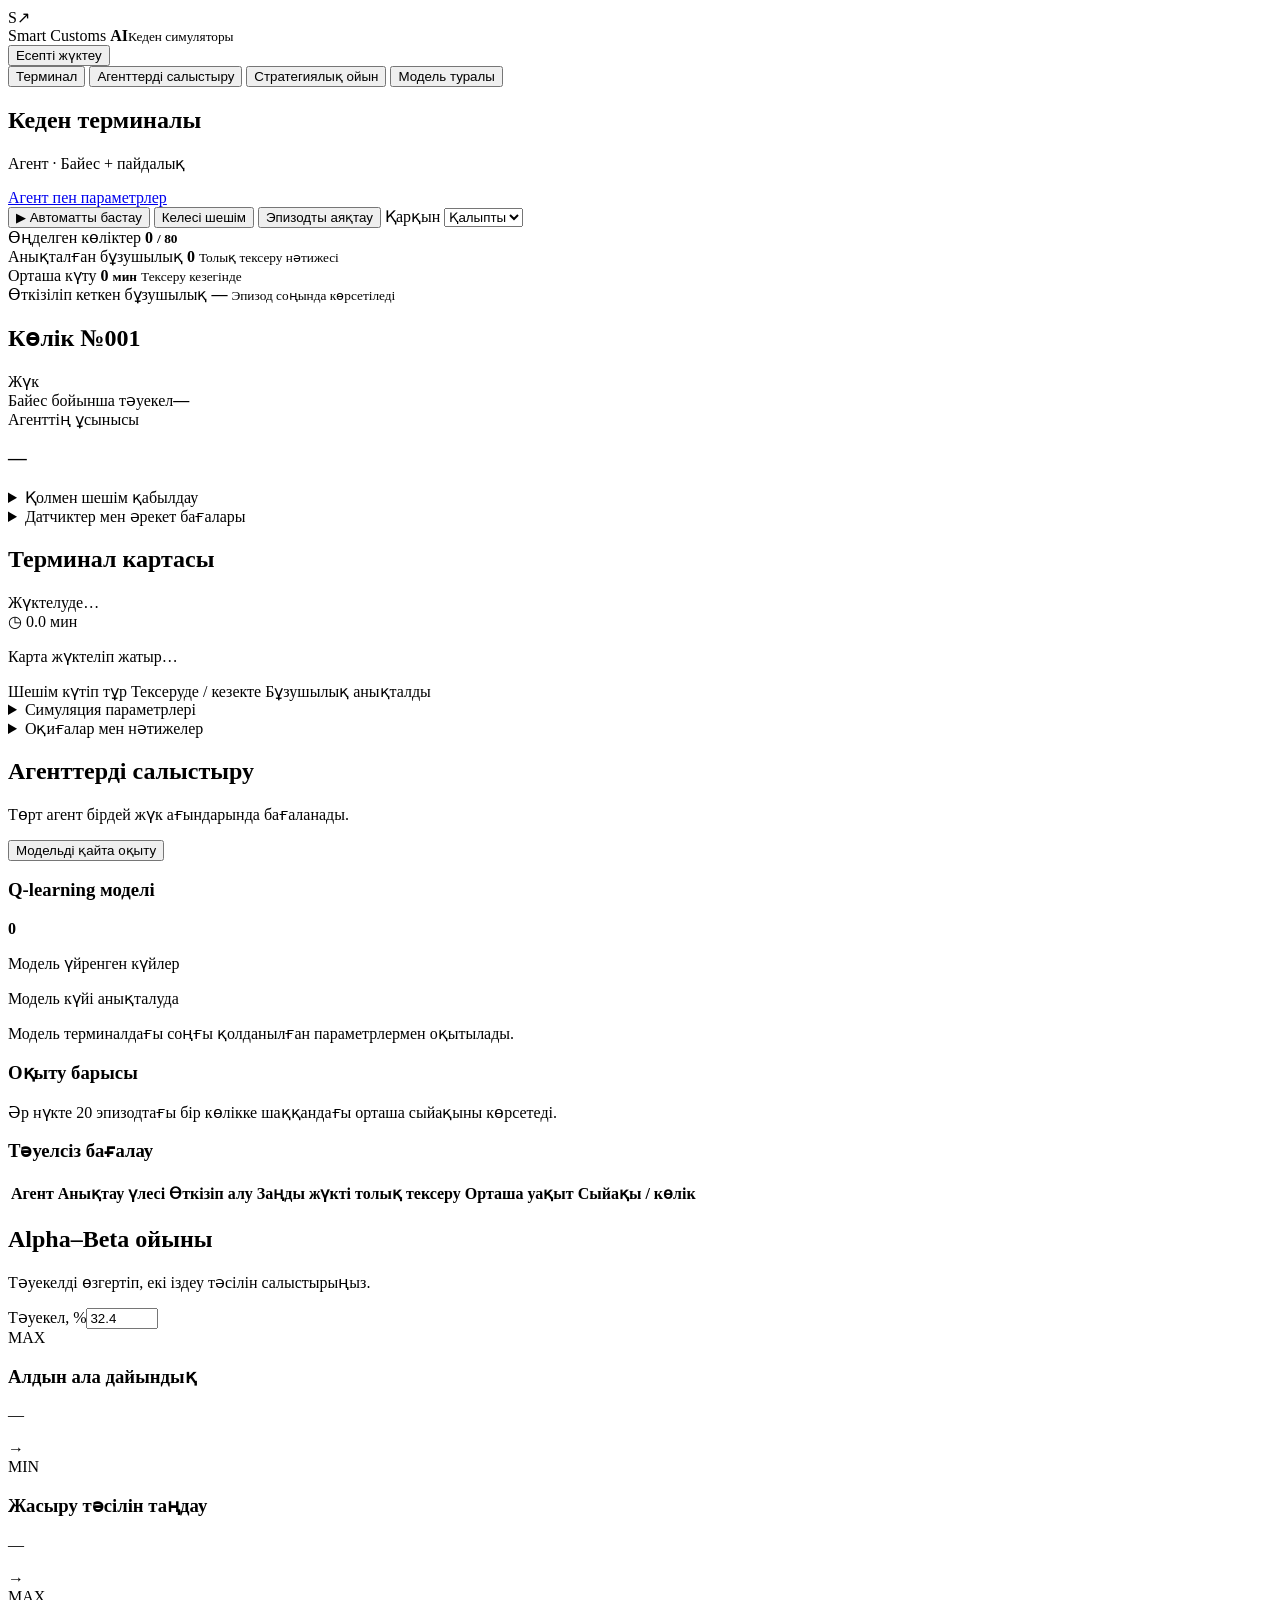
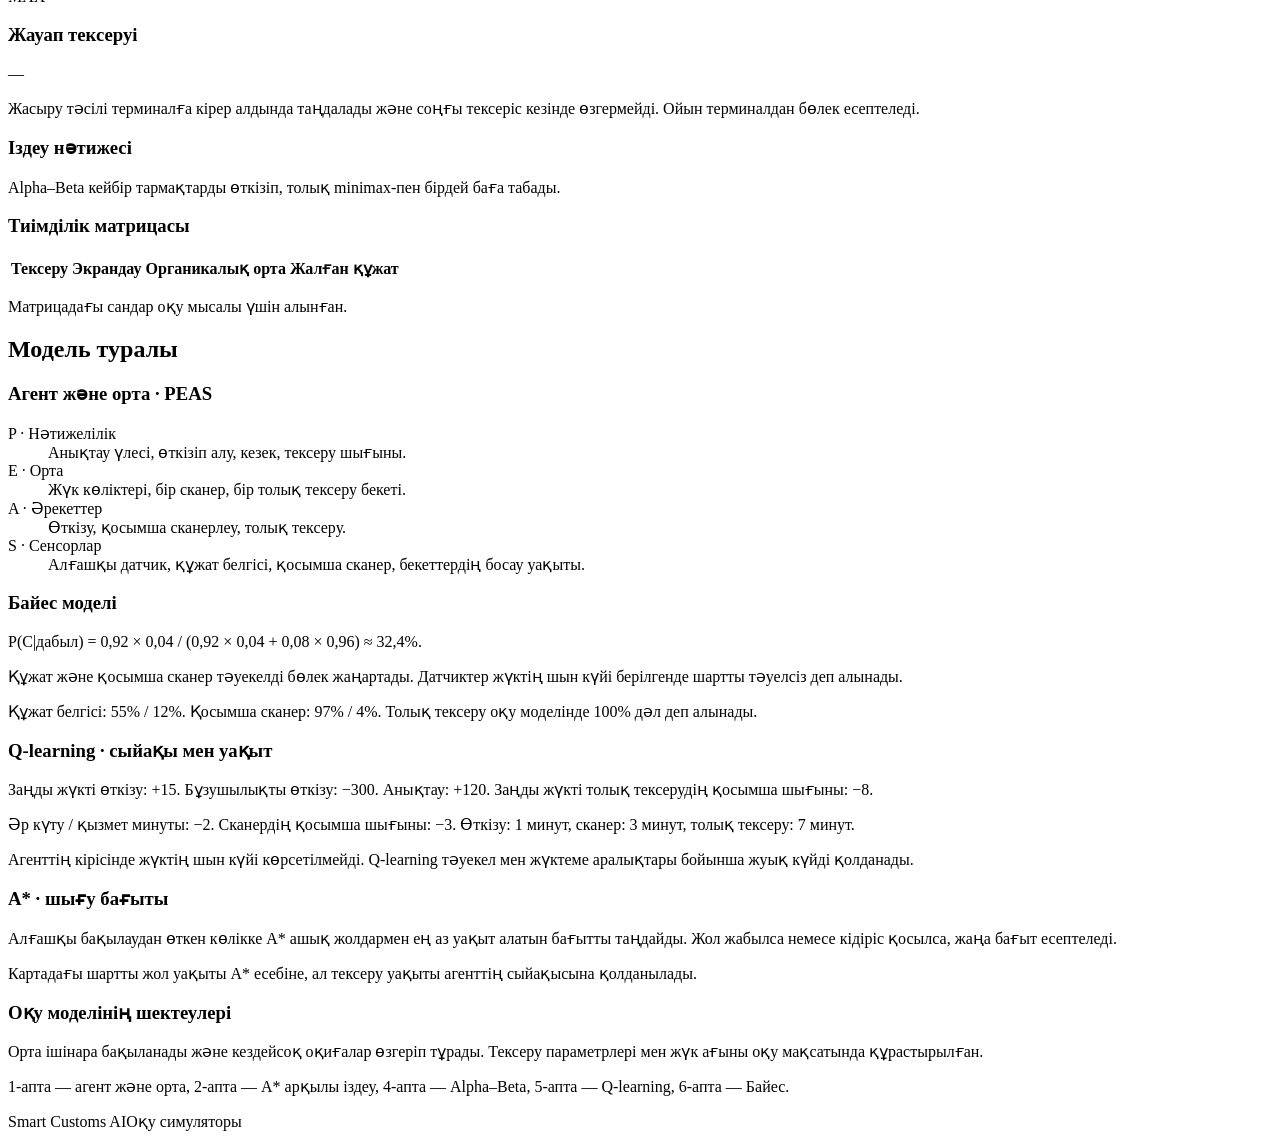
